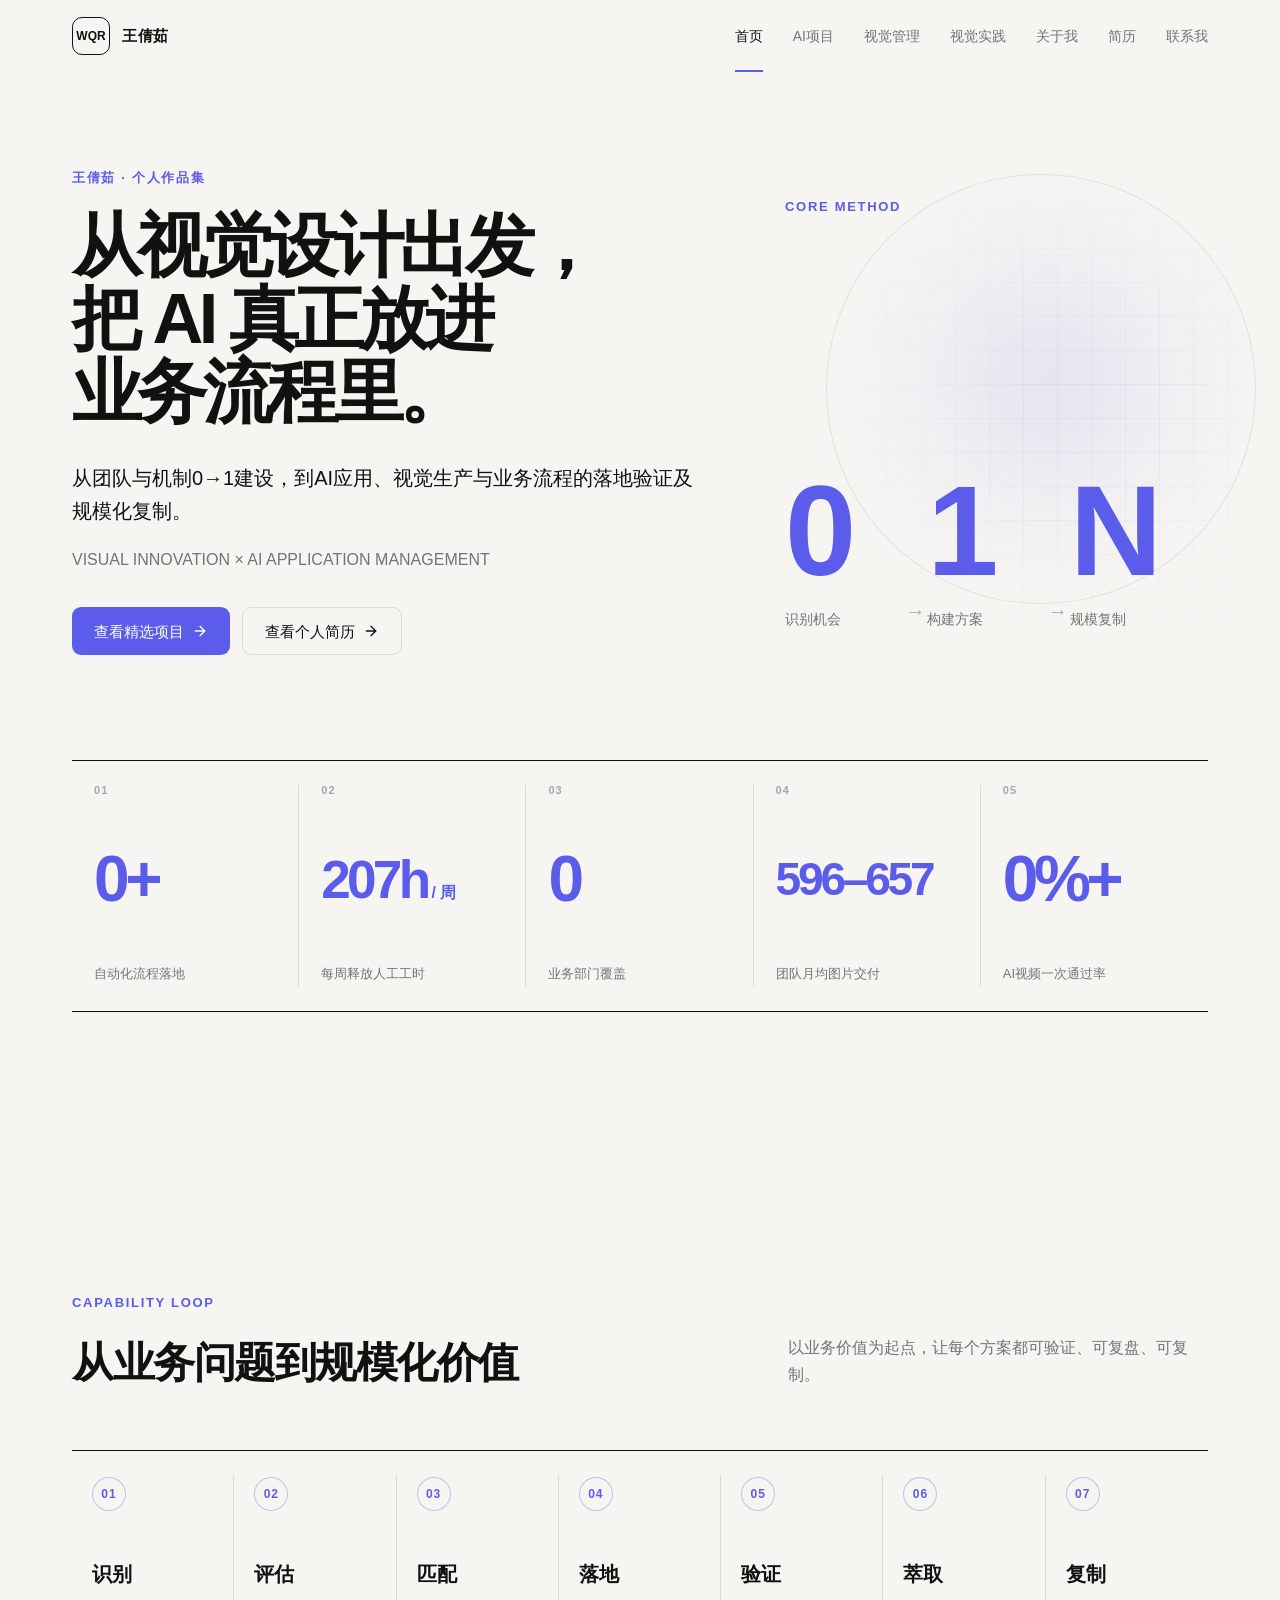
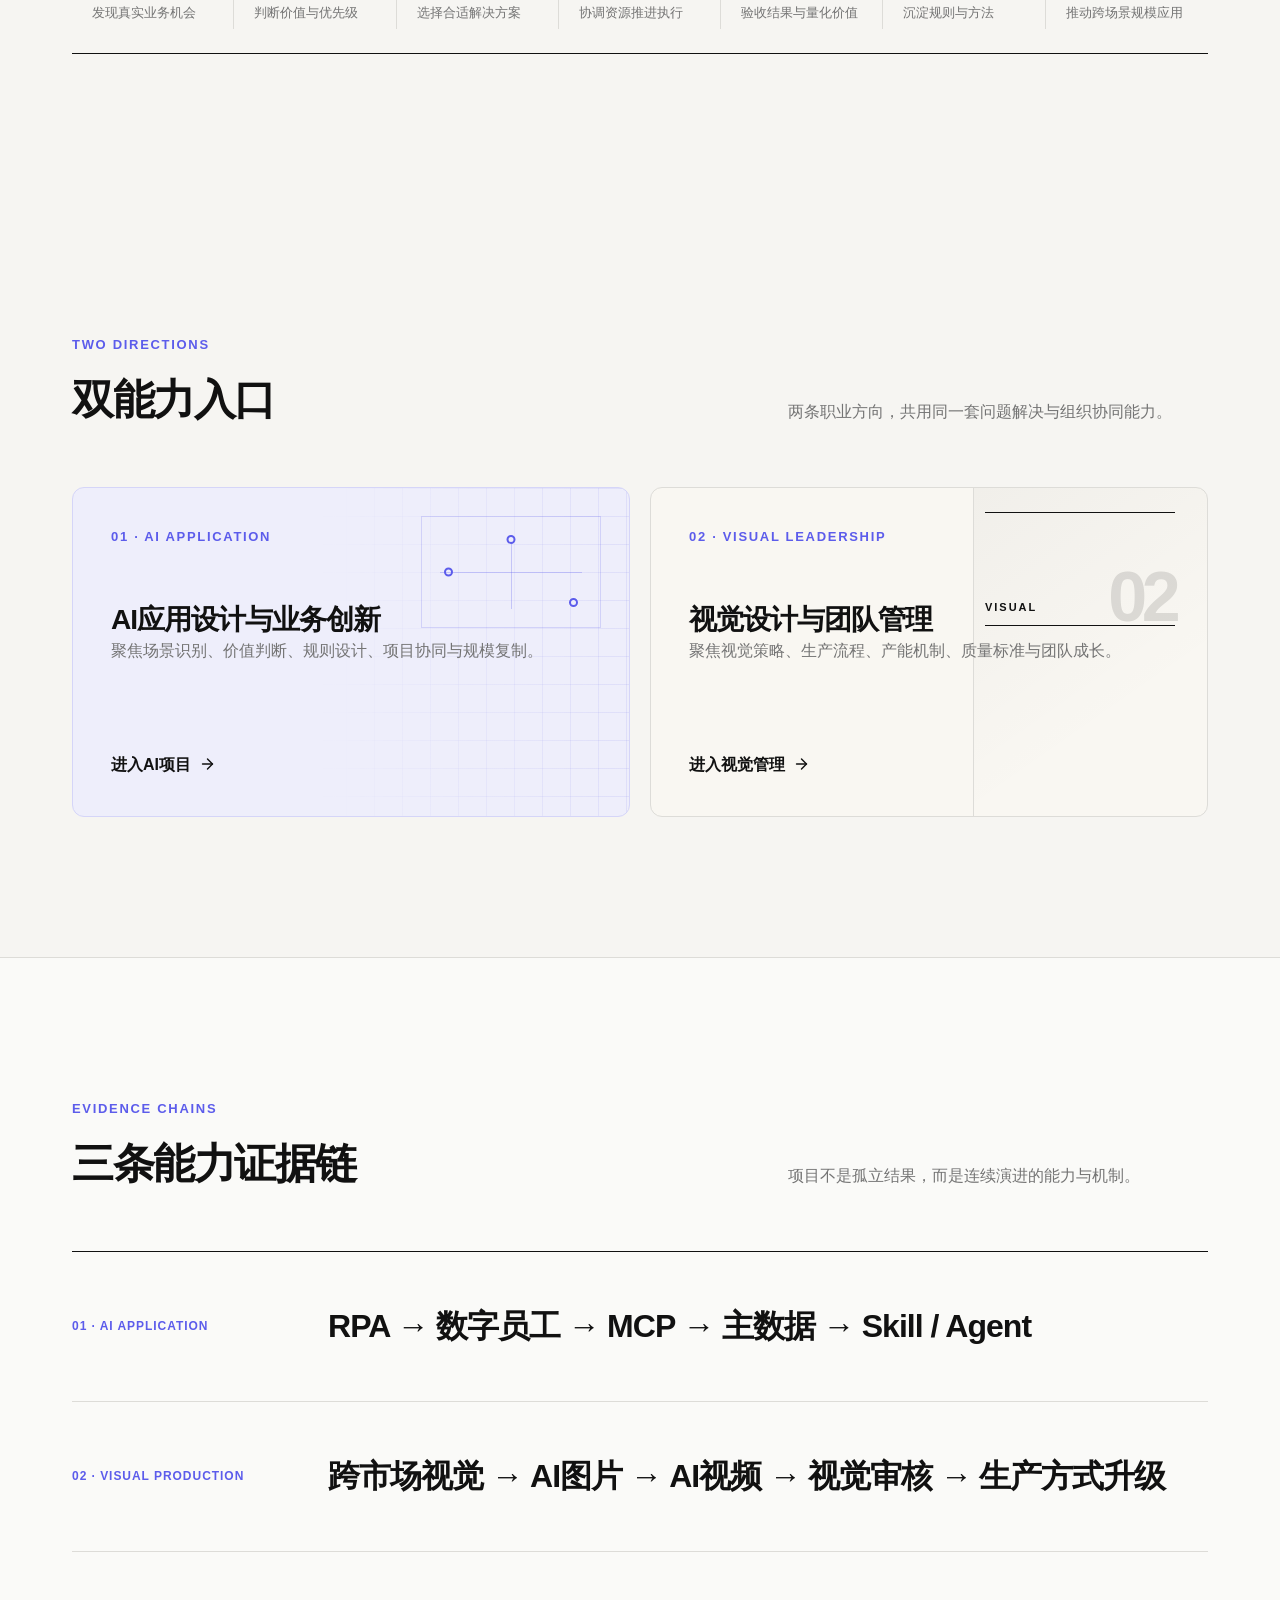
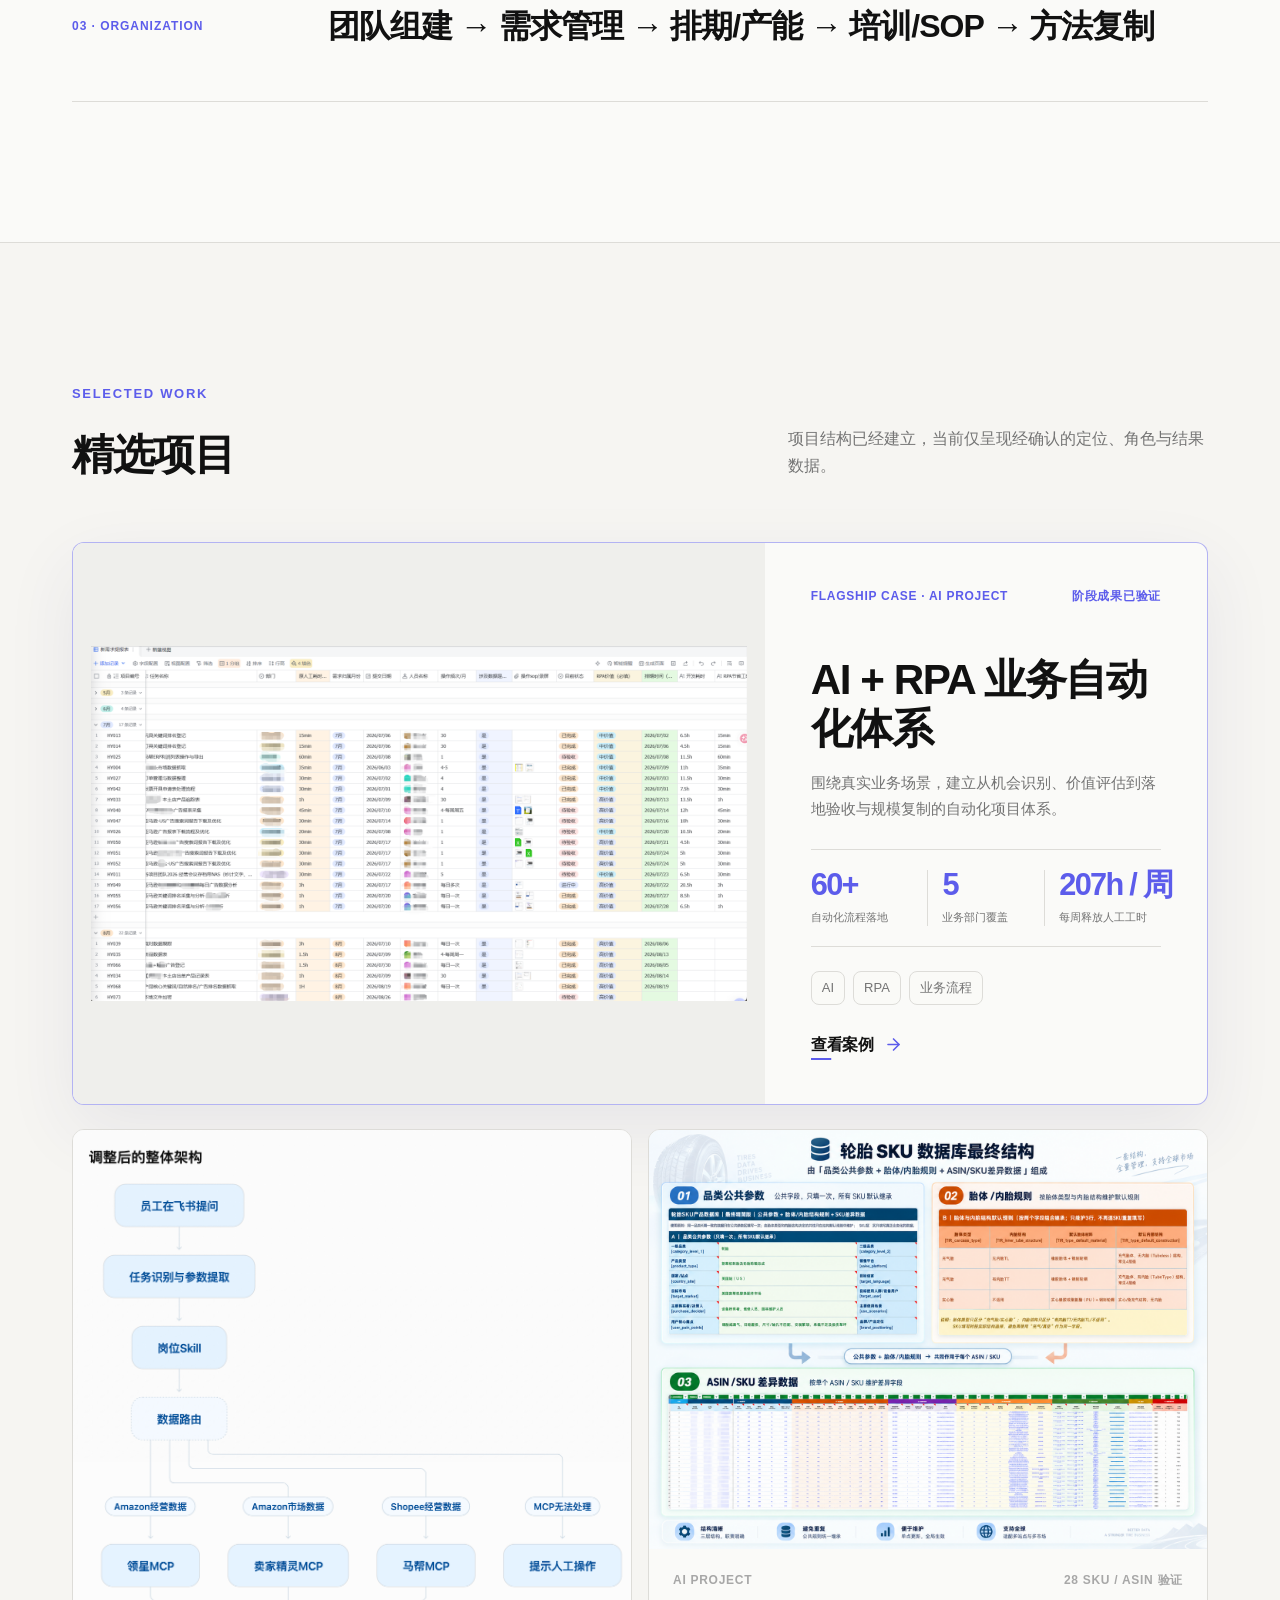
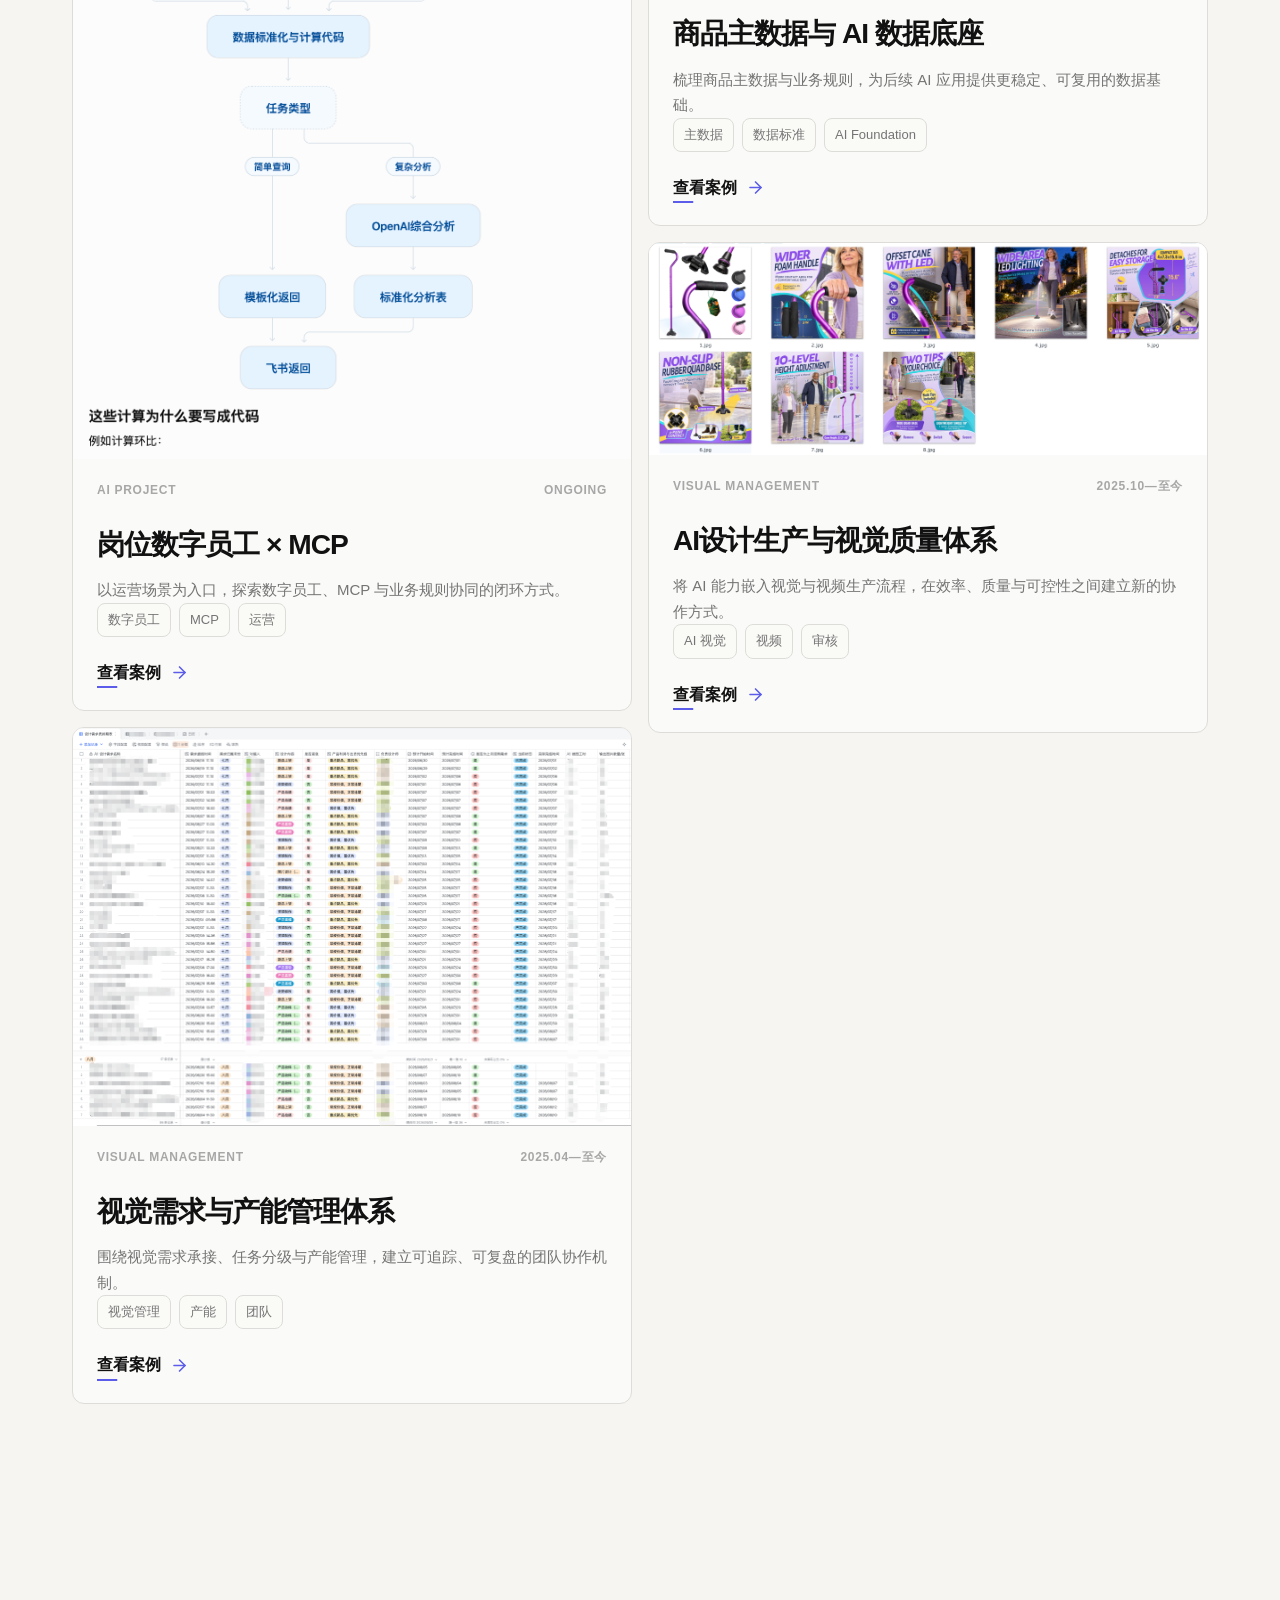
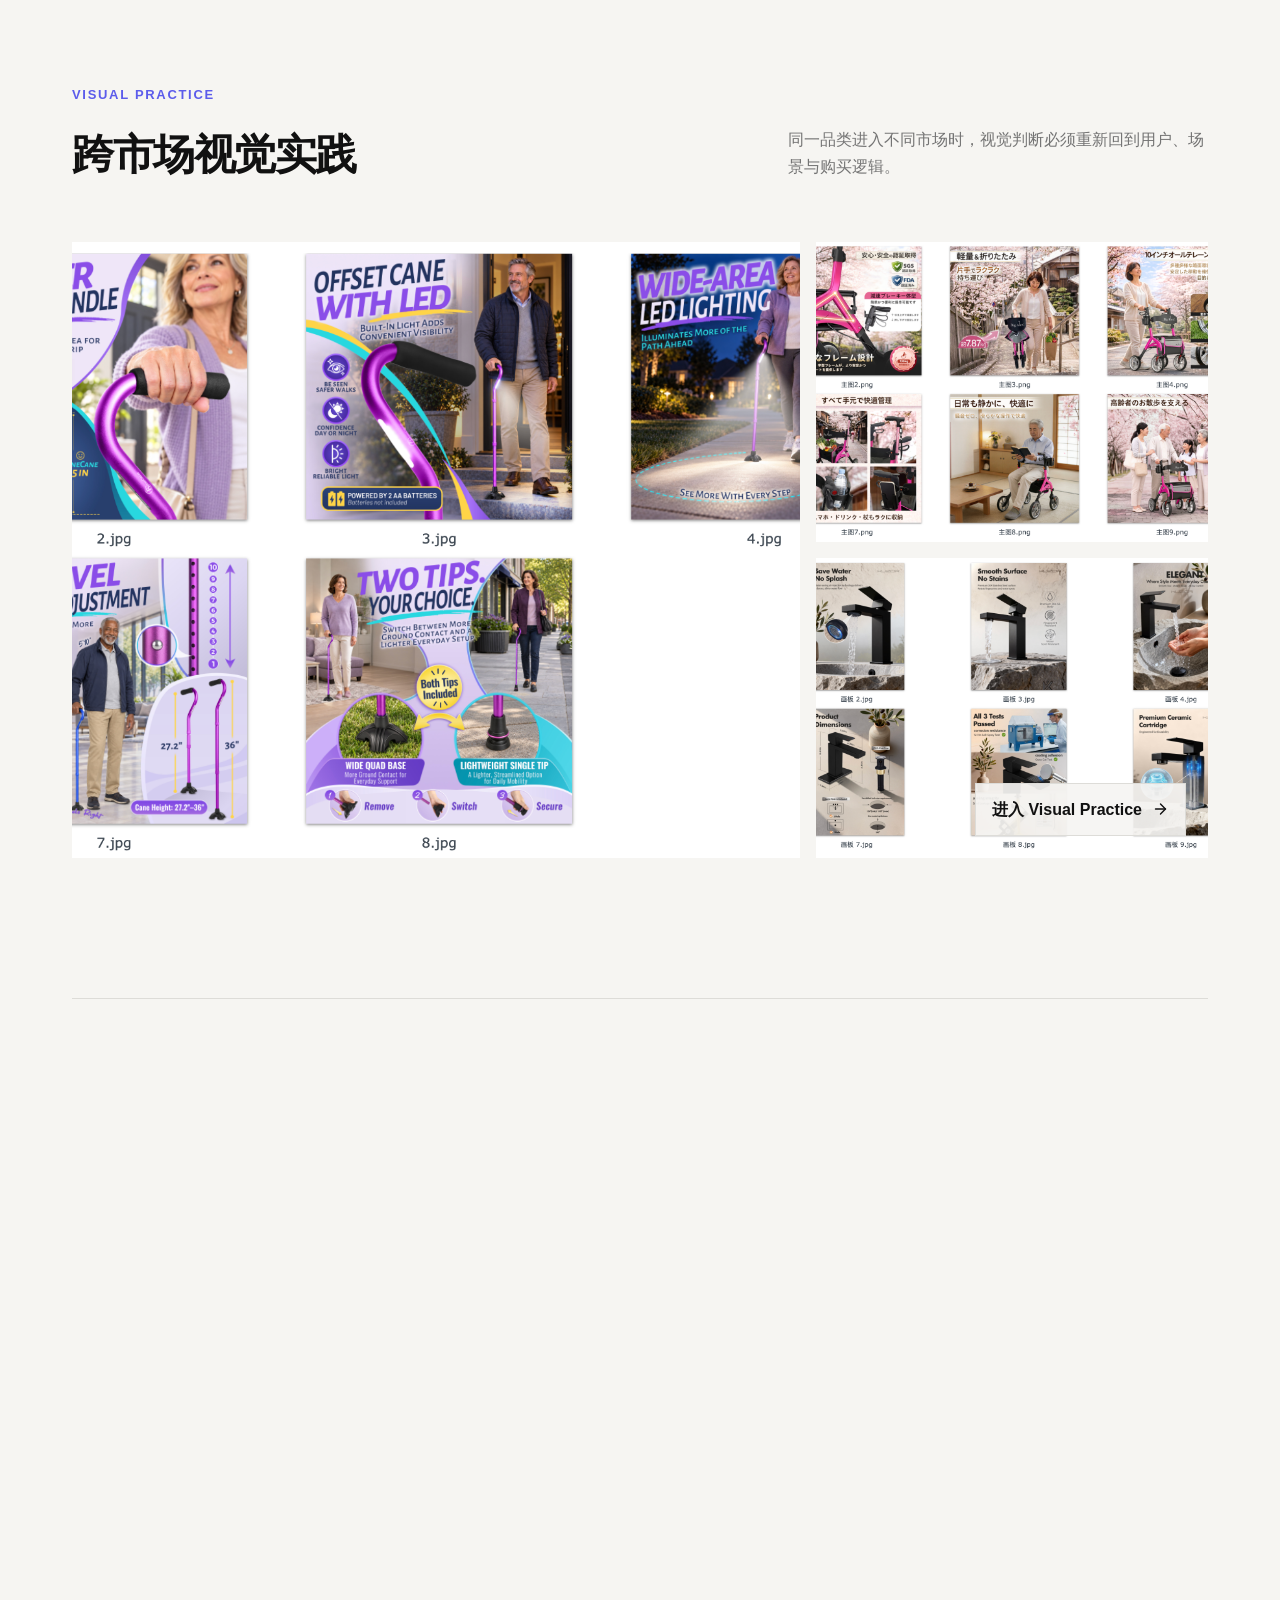
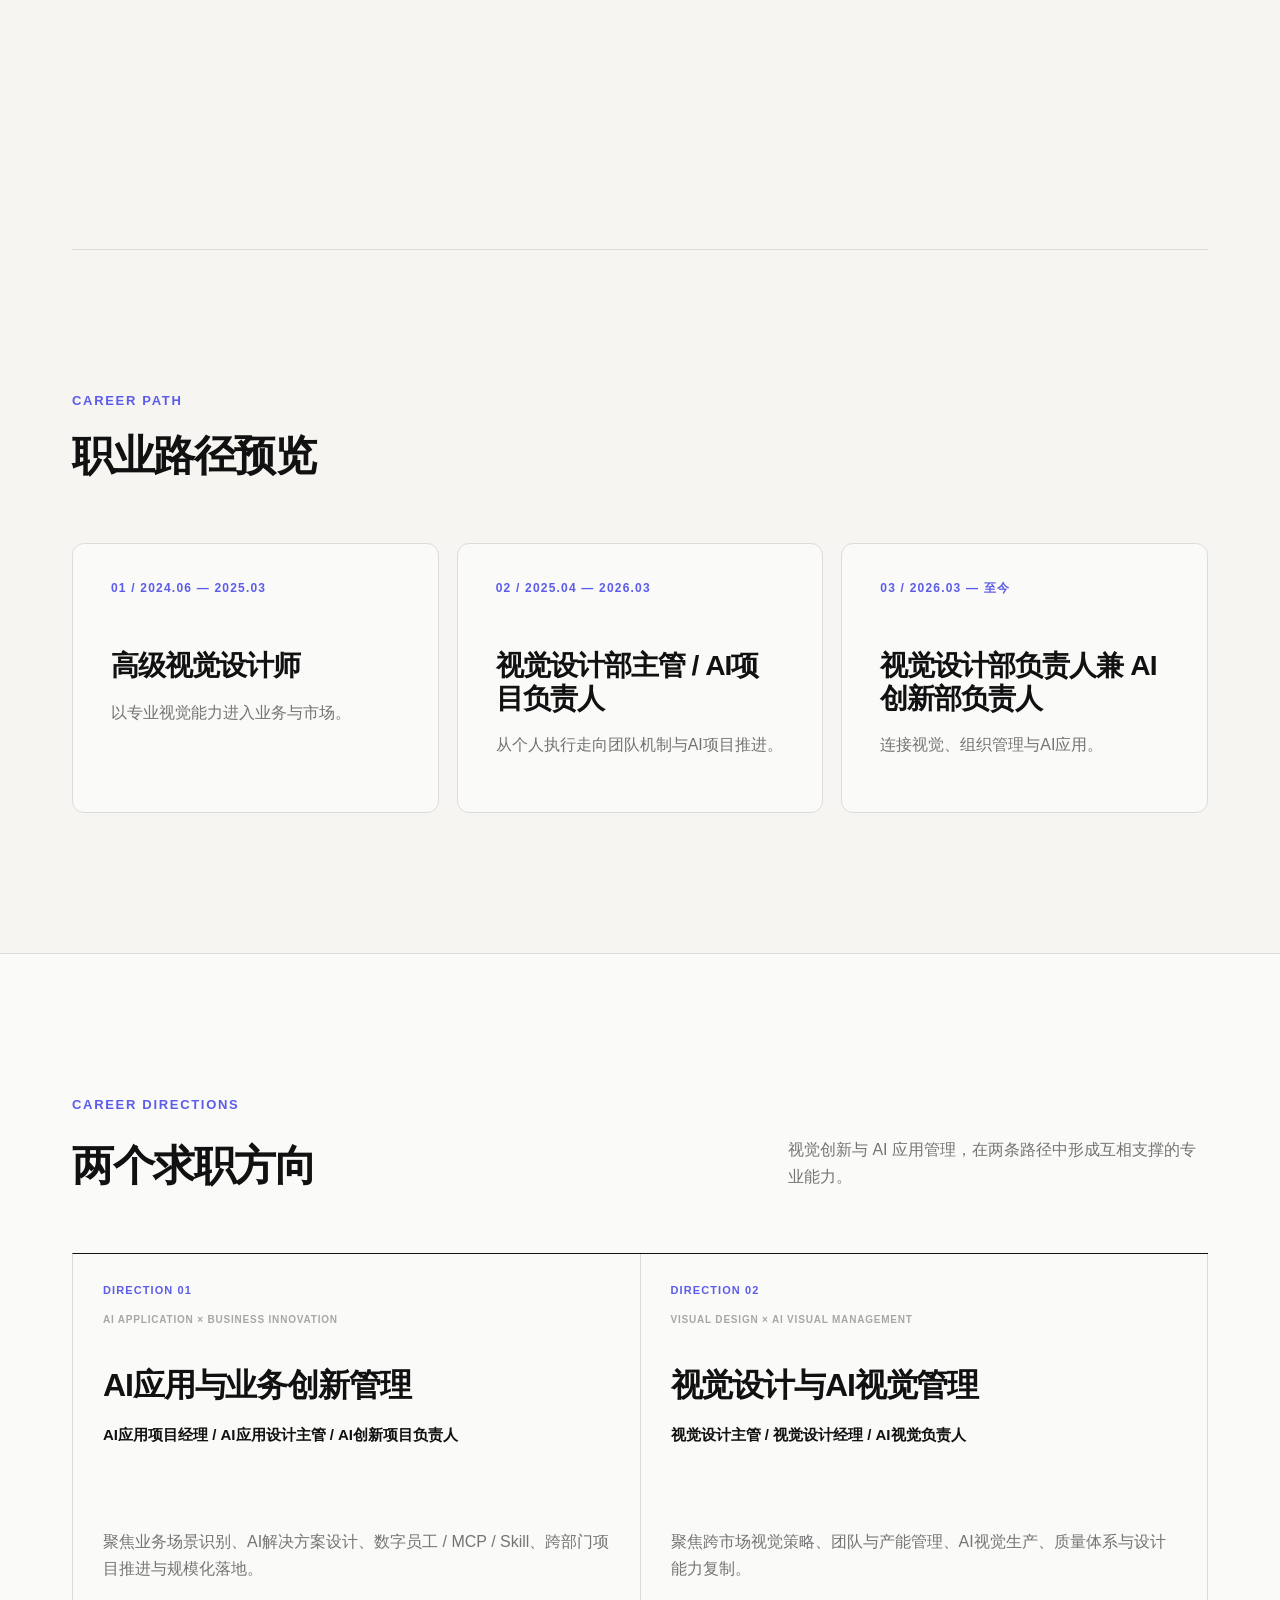
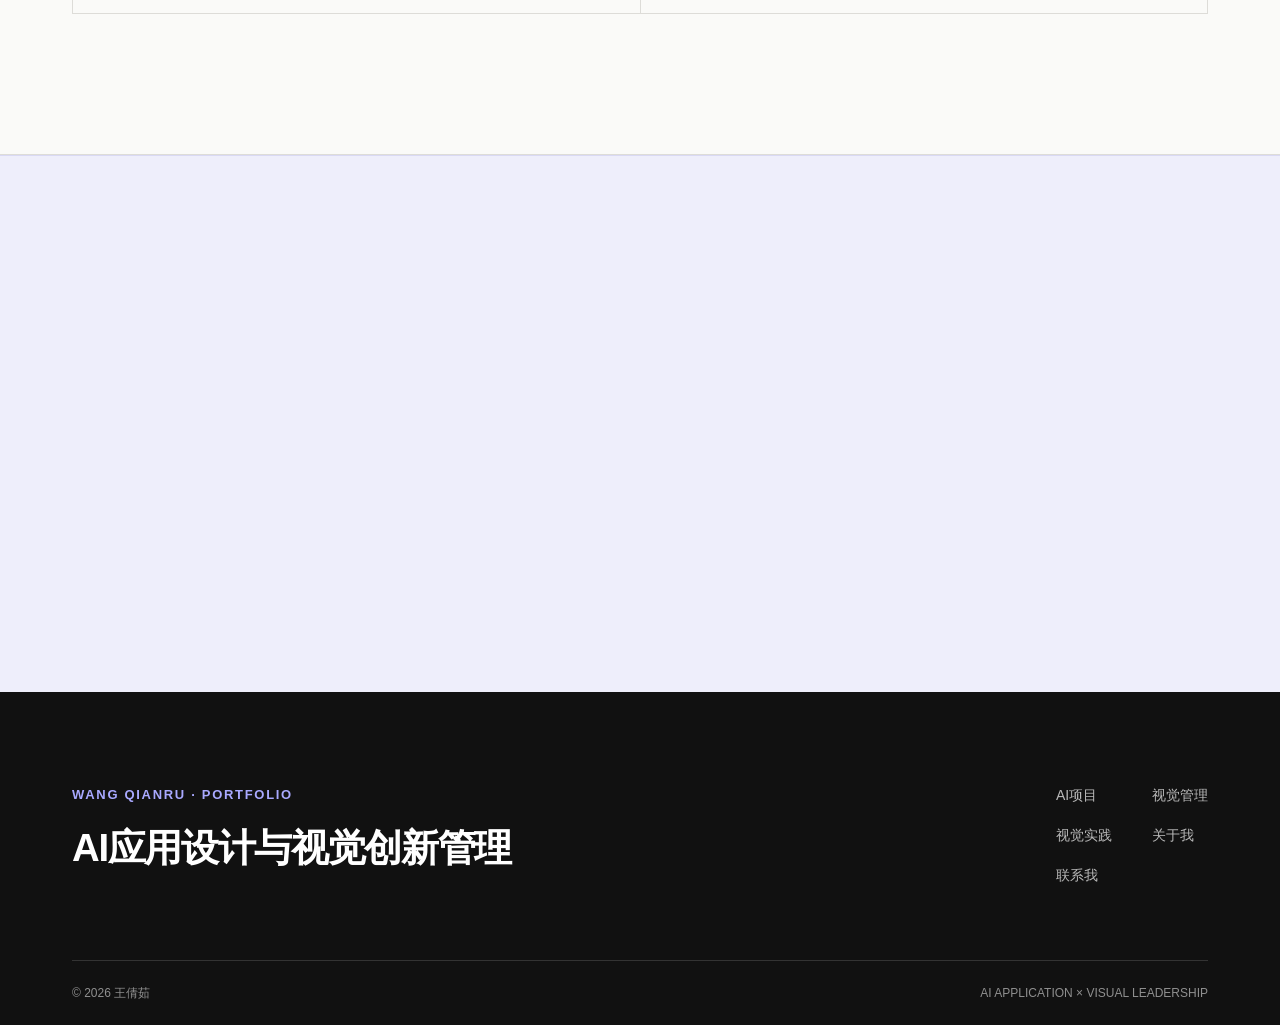
==== index.html @ 8c4fd358 "Initial static portfolio deployment" ====
<!DOCTYPE html><html lang="zh-CN"><head><meta charSet="utf-8"/><meta name="viewport" content="width=device-width, initial-scale=1"/><link rel="stylesheet" href="/_next/static/chunks/3_ywub302ie5t.css" data-precedence="next"/><link rel="preload" as="script" fetchPriority="low" href="/_next/static/chunks/3__muui5h9rv7.js"/><script src="/_next/static/chunks/167etwuzt7xuc.js" async=""></script><script src="/_next/static/chunks/219rqkmz9px26.js" async=""></script><script src="/_next/static/chunks/41gir7-2zf8b4.js" async=""></script><script src="/_next/static/chunks/turbopack-1h4_unrcb3qzy.js" async=""></script><script src="/_next/static/chunks/1hxxeiwfhx_rj.js" async=""></script><script src="/_next/static/chunks/3g32w-y1h5htw.js" async=""></script><script src="/_next/static/chunks/2kp287s17l5rl.js" async=""></script><title>王倩茹｜AI应用设计与视觉创新管理</title><meta name="description" content="王倩茹个人作品集，聚焦AI应用设计、RPA、MCP、数字员工、业务流程标准化、视觉设计管理与AI视觉生产。"/><link rel="shortcut icon" href="/favicon.svg"/><link rel="icon" href="/favicon.svg"/><script src="/_next/static/chunks/0cz1d0mv5g_q7.js" noModule=""></script></head><body class="antialiased"><div hidden=""><!--$--><!--/$--></div><header class="site-header "><div class="shell header-inner"><a class="wordmark" href="/" aria-label="王倩茹作品集首页"><span>WQR</span><strong>王倩茹</strong></a><nav class="desktop-nav" aria-label="主导航"><a class="is-active" href="/">首页</a><a class="" href="/ai-projects">AI项目</a><a class="" href="/visual-management">视觉管理</a><a class="" href="/visual-practice">视觉实践</a><a class="" href="/about">关于我</a><a class="" href="/resume">简历</a><a class="" href="/resume#contact">联系我</a></nav><button class="menu-button" type="button" aria-label="打开菜单" aria-expanded="false"><svg xmlns="http://www.w3.org/2000/svg" width="24" height="24" viewBox="0 0 24 24" fill="none" stroke="currentColor" stroke-width="2" stroke-linecap="round" stroke-linejoin="round" class="lucide lucide-menu" aria-hidden="true"><path d="M4 5h16"></path><path d="M4 12h16"></path><path d="M4 19h16"></path></svg></button></div></header><main><section class="home-hero shell"><div class="home-hero__copy" style="opacity:0;transform:translateY(20px)"><p class="eyebrow">王倩茹 · 个人作品集</p><h1>从视觉设计出发，<br/>把 AI 真正放进<br/>业务流程里。</h1><p class="hero-lead">从团队与机制0→1建设，到AI应用、视觉生产与业务流程的落地验证及规模化复制。</p><p class="hero-support">VISUAL INNOVATION × AI APPLICATION MANAGEMENT</p><div class="button-row"><a href="#featured-projects" data-slot="button" data-variant="default" data-size="lg" class="inline-flex shrink-0 items-center justify-center gap-2 text-sm font-medium whitespace-nowrap transition-all outline-none focus-visible:border-ring focus-visible:ring-[3px] focus-visible:ring-ring/50 disabled:pointer-events-none disabled:opacity-50 aria-invalid:border-destructive aria-invalid:ring-destructive/20 dark:aria-invalid:ring-destructive/40 [&amp;_svg]:pointer-events-none [&amp;_svg]:shrink-0 [&amp;_svg:not([class*=&#x27;size-&#x27;])]:size-4 bg-primary text-primary-foreground hover:bg-primary/90 h-10 rounded-md px-6 has-[&gt;svg]:px-4 primary-button">查看精选项目<svg xmlns="http://www.w3.org/2000/svg" width="24" height="24" viewBox="0 0 24 24" fill="none" stroke="currentColor" stroke-width="2" stroke-linecap="round" stroke-linejoin="round" class="lucide lucide-arrow-right" aria-hidden="true"><path d="M5 12h14"></path><path d="m12 5 7 7-7 7"></path></svg></a><a href="/resume" data-slot="button" data-variant="outline" data-size="lg" class="inline-flex shrink-0 items-center justify-center gap-2 text-sm font-medium whitespace-nowrap transition-all outline-none focus-visible:border-ring focus-visible:ring-[3px] focus-visible:ring-ring/50 disabled:pointer-events-none disabled:opacity-50 aria-invalid:border-destructive aria-invalid:ring-destructive/20 dark:aria-invalid:ring-destructive/40 [&amp;_svg]:pointer-events-none [&amp;_svg]:shrink-0 [&amp;_svg:not([class*=&#x27;size-&#x27;])]:size-4 border bg-background shadow-xs hover:bg-accent hover:text-accent-foreground dark:border-input dark:bg-input/30 dark:hover:bg-input/50 h-10 rounded-md px-6 has-[&gt;svg]:px-4 secondary-button">查看个人简历<svg xmlns="http://www.w3.org/2000/svg" width="24" height="24" viewBox="0 0 24 24" fill="none" stroke="currentColor" stroke-width="2" stroke-linecap="round" stroke-linejoin="round" class="lucide lucide-arrow-right" aria-hidden="true"><path d="M5 12h14"></path><path d="m12 5 7 7-7 7"></path></svg></a></div></div><div class="home-hero__visual" style="opacity:0;transform:translateY(20px)"><p class="visual-note">CORE METHOD</p><div class="zero-one-n "><div class="zero-stage"><div class="zero-stage__number" style="color:#A7A7A7;opacity:0.4">0</div><span>识别机会</span><span class="zero-arrow" aria-hidden="true">→</span></div><div class="zero-stage"><div class="zero-stage__number" style="color:#A7A7A7;opacity:0.4">1</div><span>构建方案</span><span class="zero-arrow" aria-hidden="true">→</span></div><div class="zero-stage"><div class="zero-stage__number" style="color:#A7A7A7;opacity:0.4">N</div><span>规模复制</span></div></div></div></section><section class="metrics-section shell section-pad" aria-label="核心数据"><div class="" style="opacity:0;transform:translateY(20px)"><div class="home-metrics"><div class="home-metric"><span class="home-metric__index">01</span><strong><span>0<!-- -->+</span></strong><span class="home-metric__label">自动化流程落地</span></div><div class="home-metric"><span class="home-metric__index">02</span><strong><span>0<!-- -->h</span><small> / 周</small></strong><span class="home-metric__label">每周释放人工工时</span></div><div class="home-metric"><span class="home-metric__index">03</span><strong><span>0</span></strong><span class="home-metric__label">业务部门覆盖</span></div><div class="home-metric"><span class="home-metric__index">04</span><strong>596–657</strong><span class="home-metric__label">团队月均图片交付</span></div><div class="home-metric"><span class="home-metric__index">05</span><strong><span>0<!-- -->%+</span></strong><span class="home-metric__label">AI视频一次通过率</span></div></div></div></section><section class="shell section-pad" id="content"><div class="section-header" style="opacity:0;transform:translateY(20px)"><p class="eyebrow">CAPABILITY LOOP</p><div class="section-header__row"><h2>从业务问题到规模化价值</h2><p>以业务价值为起点，让每个方案都可验证、可复盘、可复制。</p></div></div><div class="home-process" style="opacity:0;transform:translateY(20px)"><div class="process-rail"><div class="process-node" style="border-color:#DDDCD8;color:#747474;opacity:0.45;transform:translateY(14px)"><span class="process-node__index">01</span><strong>识别</strong><p class="process-node__description">发现真实业务机会</p></div><div class="process-node" style="border-color:#DDDCD8;color:#747474;opacity:0.45;transform:translateY(14px)"><span class="process-node__index">02</span><strong>评估</strong><p class="process-node__description">判断价值与优先级</p></div><div class="process-node" style="border-color:#DDDCD8;color:#747474;opacity:0.45;transform:translateY(14px)"><span class="process-node__index">03</span><strong>匹配</strong><p class="process-node__description">选择合适解决方案</p></div><div class="process-node" style="border-color:#DDDCD8;color:#747474;opacity:0.45;transform:translateY(14px)"><span class="process-node__index">04</span><strong>落地</strong><p class="process-node__description">协调资源推进执行</p></div><div class="process-node" style="border-color:#DDDCD8;color:#747474;opacity:0.45;transform:translateY(14px)"><span class="process-node__index">05</span><strong>验证</strong><p class="process-node__description">验收结果与量化价值</p></div><div class="process-node" style="border-color:#DDDCD8;color:#747474;opacity:0.45;transform:translateY(14px)"><span class="process-node__index">06</span><strong>萃取</strong><p class="process-node__description">沉淀规则与方法</p></div><div class="process-node" style="border-color:#DDDCD8;color:#747474;opacity:0.45;transform:translateY(14px)"><span class="process-node__index">07</span><strong>复制</strong><p class="process-node__description">推动跨场景规模应用</p></div></div></div></section><section class="shell section-pad"><div class="section-header" style="opacity:0;transform:translateY(20px)"><p class="eyebrow">TWO DIRECTIONS</p><div class="section-header__row"><h2>双能力入口</h2><p>两条职业方向，共用同一套问题解决与组织协同能力。</p></div></div><div class="dual-entry-grid"><div class="entry-card entry-card--ai" style="opacity:0;transform:translateY(20px)"><div class="entry-card__system" aria-hidden="true"><span></span><span></span><span></span></div><p class="eyebrow">01 · AI APPLICATION</p><h3>AI应用设计与业务创新</h3><p>聚焦场景识别、价值判断、规则设计、项目协同与规模复制。</p><a href="/ai-projects">进入AI项目 <svg xmlns="http://www.w3.org/2000/svg" width="24" height="24" viewBox="0 0 24 24" fill="none" stroke="currentColor" stroke-width="2" stroke-linecap="round" stroke-linejoin="round" class="lucide lucide-arrow-right" aria-hidden="true"><path d="M5 12h14"></path><path d="m12 5 7 7-7 7"></path></svg></a></div><div class="entry-card entry-card--visual" style="opacity:0;transform:translateY(20px)"><div class="entry-card__editorial" aria-hidden="true"><span>VISUAL</span><strong>02</strong></div><p class="eyebrow">02 · VISUAL LEADERSHIP</p><h3>视觉设计与团队管理</h3><p>聚焦视觉策略、生产流程、产能机制、质量标准与团队成长。</p><a href="/visual-management">进入视觉管理 <svg xmlns="http://www.w3.org/2000/svg" width="24" height="24" viewBox="0 0 24 24" fill="none" stroke="currentColor" stroke-width="2" stroke-linecap="round" stroke-linejoin="round" class="lucide lucide-arrow-right" aria-hidden="true"><path d="M5 12h14"></path><path d="m12 5 7 7-7 7"></path></svg></a></div></div></section><section class="surface-section section-pad"><div class="shell"><div class="section-header" style="opacity:0;transform:translateY(20px)"><p class="eyebrow">EVIDENCE CHAINS</p><div class="section-header__row"><h2>三条能力证据链</h2><p>项目不是孤立结果，而是连续演进的能力与机制。</p></div></div><div class="evidence-chains"><div class="evidence-chain" style="opacity:0;transform:translateY(20px)"><span>01 · AI APPLICATION</span><strong>RPA → 数字员工 → MCP → 主数据 → Skill / Agent</strong></div><div class="evidence-chain" style="opacity:0;transform:translateY(20px)"><span>02 · VISUAL PRODUCTION</span><strong>跨市场视觉 → AI图片 → AI视频 → 视觉审核 → 生产方式升级</strong></div><div class="evidence-chain" style="opacity:0;transform:translateY(20px)"><span>03 · ORGANIZATION</span><strong>团队组建 → 需求管理 → 排期/产能 → 培训/SOP → 方法复制</strong></div></div></div></section><section class="shell section-pad" id="featured-projects"><div class="section-header" style="opacity:0;transform:translateY(20px)"><p class="eyebrow">SELECTED WORK</p><div class="section-header__row"><h2>精选项目</h2><p>项目结构已经建立，当前仅呈现经确认的定位、角色与结果数据。</p></div></div><div class="featured-projects"><article class="project-card project-card--ai-rpa-automation project-card--large"><a href="/projects/ai-rpa-automation" aria-label="查看项目：AI + RPA 业务自动化体系建设"><div class="project-card__media"><img class="project-card__image project-card__image--contain" src="/images/portfolio/case01/case01-03-demand-backlog.png" alt="AI + RPA 业务自动化体系真实项目素材" loading="lazy"/></div><div class="project-card__content"><div class="project-card__meta"><span>FLAGSHIP CASE · AI PROJECT</span><span>阶段成果已验证</span></div><h3>AI + RPA 业务自动化体系</h3><p>围绕真实业务场景，建立从机会识别、价值评估到落地验收与规模复制的自动化项目体系。</p><div class="project-card__metrics" aria-label="项目关键成果"><div><strong>60+</strong><span>自动化流程落地</span></div><div><strong>5</strong><span>业务部门覆盖</span></div><div><strong>207h / 周</strong><span>每周释放人工工时</span></div></div><div class="tag-row"><span class="tag">AI</span><span class="tag">RPA</span><span class="tag">业务流程</span></div><span class="card-link">查看案例 <svg xmlns="http://www.w3.org/2000/svg" width="24" height="24" viewBox="0 0 24 24" fill="none" stroke="currentColor" stroke-width="2" stroke-linecap="round" stroke-linejoin="round" class="lucide lucide-arrow-right" aria-hidden="true"><path d="M5 12h14"></path><path d="m12 5 7 7-7 7"></path></svg></span></div></a></article><div class="featured-project-columns"><div class="featured-project-column"><article class="project-card project-card--digital-employee-mcp "><a href="/projects/digital-employee-mcp" aria-label="查看项目：岗位数字员工 × MCP"><div class="project-card__media"><img class="project-card__image project-card__image--contain" src="/images/portfolio/case02/case02-01-architecture.png" alt="岗位数字员工 × MCP真实项目素材" loading="lazy"/></div><div class="project-card__content"><div class="project-card__meta"><span>AI PROJECT</span><span>ONGOING</span></div><h3>岗位数字员工 × MCP</h3><p>以运营场景为入口，探索数字员工、MCP 与业务规则协同的闭环方式。</p><div class="tag-row"><span class="tag">数字员工</span><span class="tag">MCP</span><span class="tag">运营</span></div><span class="card-link">查看案例 <svg xmlns="http://www.w3.org/2000/svg" width="24" height="24" viewBox="0 0 24 24" fill="none" stroke="currentColor" stroke-width="2" stroke-linecap="round" stroke-linejoin="round" class="lucide lucide-arrow-right" aria-hidden="true"><path d="M5 12h14"></path><path d="m12 5 7 7-7 7"></path></svg></span></div></a></article><article class="project-card project-card--visual-capacity-management "><a href="/projects/visual-capacity-management" aria-label="查看项目：视觉设计需求与产能管理体系"><div class="project-card__media"><img class="project-card__image project-card__image--contain" src="/images/portfolio/case04/case04-03-monthly-schedule.png" alt="视觉需求与产能管理体系真实项目素材" loading="lazy"/></div><div class="project-card__content"><div class="project-card__meta"><span>VISUAL MANAGEMENT</span><span>2025.04—至今</span></div><h3>视觉需求与产能管理体系</h3><p>围绕视觉需求承接、任务分级与产能管理，建立可追踪、可复盘的团队协作机制。</p><div class="tag-row"><span class="tag">视觉管理</span><span class="tag">产能</span><span class="tag">团队</span></div><span class="card-link">查看案例 <svg xmlns="http://www.w3.org/2000/svg" width="24" height="24" viewBox="0 0 24 24" fill="none" stroke="currentColor" stroke-width="2" stroke-linecap="round" stroke-linejoin="round" class="lucide lucide-arrow-right" aria-hidden="true"><path d="M5 12h14"></path><path d="m12 5 7 7-7 7"></path></svg></span></div></a></article></div><div class="featured-project-column"><article class="project-card project-card--product-master-data "><a href="/projects/product-master-data" aria-label="查看项目：商品主数据标准化与 AI 数据底座建设"><div class="project-card__media"><img class="project-card__image project-card__image--contain" src="/images/portfolio/case03/case03-05-final-tire-table.png" alt="商品主数据与 AI 数据底座真实项目素材" loading="lazy"/></div><div class="project-card__content"><div class="project-card__meta"><span>AI PROJECT</span><span>28 SKU / ASIN 验证</span></div><h3>商品主数据与 AI 数据底座</h3><p>梳理商品主数据与业务规则，为后续 AI 应用提供更稳定、可复用的数据基础。</p><div class="tag-row"><span class="tag">主数据</span><span class="tag">数据标准</span><span class="tag">AI Foundation</span></div><span class="card-link">查看案例 <svg xmlns="http://www.w3.org/2000/svg" width="24" height="24" viewBox="0 0 24 24" fill="none" stroke="currentColor" stroke-width="2" stroke-linecap="round" stroke-linejoin="round" class="lucide lucide-arrow-right" aria-hidden="true"><path d="M5 12h14"></path><path d="m12 5 7 7-7 7"></path></svg></span></div></a></article><article class="project-card project-card--ai-visual-video "><a href="/projects/ai-visual-video" aria-label="查看项目：AI设计生产与视觉质量体系"><div class="project-card__media"><img class="project-card__image project-card__image--cover" src="/images/portfolio/case05/visual-production/case05-vp-01-us-purple-led-cane.png" alt="AI设计生产与视觉质量体系真实项目素材" loading="lazy"/></div><div class="project-card__content"><div class="project-card__meta"><span>VISUAL MANAGEMENT</span><span>2025.10—至今</span></div><h3>AI设计生产与视觉质量体系</h3><p>将 AI 能力嵌入视觉与视频生产流程，在效率、质量与可控性之间建立新的协作方式。</p><div class="tag-row"><span class="tag">AI 视觉</span><span class="tag">视频</span><span class="tag">审核</span></div><span class="card-link">查看案例 <svg xmlns="http://www.w3.org/2000/svg" width="24" height="24" viewBox="0 0 24 24" fill="none" stroke="currentColor" stroke-width="2" stroke-linecap="round" stroke-linejoin="round" class="lucide lucide-arrow-right" aria-hidden="true"><path d="M5 12h14"></path><path d="m12 5 7 7-7 7"></path></svg></span></div></a></article></div></div></div></section><section class="shell section-pad"><div class="section-header" style="opacity:0;transform:translateY(20px)"><p class="eyebrow">VISUAL PRACTICE</p><div class="section-header__row"><h2>跨市场视觉实践</h2><p>同一品类进入不同市场时，视觉判断必须重新回到用户、场景与购买逻辑。</p></div></div><a class="home-visual-practice" href="/visual-practice"><div class="home-visual-practice__large" style="opacity:0;transform:translateY(20px)"><img src="/images/portfolio/case05/visual-production/case05-vp-01-us-purple-led-cane.png" alt="美国紫色带灯拐杖视觉实践" loading="lazy"/></div><div class="" style="opacity:0;transform:translateY(20px)"><img src="/images/portfolio/case05/visual-production/case05-vp-02-jp-pink-rollator.png" alt="日本粉色助行器视觉实践" loading="lazy"/></div><div class="" style="opacity:0;transform:translateY(20px)"><img src="/images/portfolio/case05/visual-production/case05-vp-05-eu-us-black-faucet.png" alt="欧美黑色水龙头视觉实践" loading="lazy"/></div><span>进入 Visual Practice <svg xmlns="http://www.w3.org/2000/svg" width="24" height="24" viewBox="0 0 24 24" fill="none" stroke="currentColor" stroke-width="2" stroke-linecap="round" stroke-linejoin="round" class="lucide lucide-arrow-right" aria-hidden="true"><path d="M5 12h14"></path><path d="m12 5 7 7-7 7"></path></svg></span></a></section><section class="shell section-pad about-preview about-preview--reveal"><div class="about-preview__copy" style="opacity:0;transform:translateY(20px)"><p class="eyebrow">ABOUT ME</p><h2>把模糊的问题变成清晰的方案，再推动它真正落地。</h2><p>我的能力交汇于视觉设计、团队管理与 AI 应用：既关注方案是否成立，也关注协作能否推进、价值能否验证，以及成果能否成为组织能力。</p><div class="tag-row"><span class="tag">视觉设计</span><span class="tag">团队管理</span><span class="tag">AI应用</span></div><a href="/about" data-slot="button" data-variant="outline" data-size="lg" class="inline-flex shrink-0 items-center justify-center gap-2 text-sm font-medium whitespace-nowrap transition-all outline-none focus-visible:border-ring focus-visible:ring-[3px] focus-visible:ring-ring/50 disabled:pointer-events-none disabled:opacity-50 aria-invalid:border-destructive aria-invalid:ring-destructive/20 dark:aria-invalid:ring-destructive/40 [&amp;_svg]:pointer-events-none [&amp;_svg]:shrink-0 [&amp;_svg:not([class*=&#x27;size-&#x27;])]:size-4 border bg-background shadow-xs hover:bg-accent hover:text-accent-foreground dark:border-input dark:bg-input/30 dark:hover:bg-input/50 h-10 rounded-md px-6 has-[&gt;svg]:px-4 secondary-button">了解更多<svg xmlns="http://www.w3.org/2000/svg" width="24" height="24" viewBox="0 0 24 24" fill="none" stroke="currentColor" stroke-width="2" stroke-linecap="round" stroke-linejoin="round" class="lucide lucide-arrow-right" aria-hidden="true"><path d="M5 12h14"></path><path d="m12 5 7 7-7 7"></path></svg></a></div><div class="" style="opacity:0;transform:translateY(20px)"><div class="mouse-reveal"><div class="mouse-reveal__media" aria-hidden="true"><figure><img src="/images/portfolio/case01/case01-01-timesheet-cleaning.png" alt="" loading="lazy"/><figcaption>工作盘点</figcaption></figure><figure><img src="/images/portfolio/case02/case02-03-real-asin-execution.png" alt="" loading="lazy"/><figcaption>数字员工</figcaption></figure><figure><img src="/images/portfolio/case03/case03-05-final-tire-table.png" alt="" loading="lazy"/><figcaption>商品数据库</figcaption></figure><figure><img src="/images/portfolio/case05/visual-production/case05-vp-01-us-purple-led-cane.png" alt="" loading="lazy"/><figcaption>AI视觉</figcaption></figure></div><div class="mouse-reveal__sequence"><div><span>01</span><strong>模糊问题</strong></div><div><span>02</span><strong>清晰判断</strong></div><div><span>03</span><strong>可执行方案</strong></div><div><span>04</span><strong>推动落地</strong></div></div><p class="mouse-reveal__hint">MOVE TO REVEAL EVIDENCE</p></div></div></section><section class="shell section-pad"><div class="section-header" style="opacity:0;transform:translateY(20px)"><p class="eyebrow">CAREER PATH</p><div class="section-header__row"><h2>职业路径预览</h2></div></div><div class="timeline-preview"><div class="capability-card" style="opacity:0;transform:translateY(20px)"><span>01 / 2024.06 — 2025.03</span><h3>高级视觉设计师</h3><p>以专业视觉能力进入业务与市场。</p></div><div class="capability-card" style="opacity:0;transform:translateY(20px)"><span>02 / 2025.04 — 2026.03</span><h3>视觉设计部主管 / AI项目负责人</h3><p>从个人执行走向团队机制与AI项目推进。</p></div><div class="capability-card" style="opacity:0;transform:translateY(20px)"><span>03 / 2026.03 — 至今</span><h3>视觉设计部负责人兼 AI 创新部负责人</h3><p>连接视觉、组织管理与AI应用。</p></div></div></section><section class="surface-section section-pad"><div class="shell"><div class="section-header" style="opacity:0;transform:translateY(20px)"><p class="eyebrow">CAREER DIRECTIONS</p><div class="section-header__row"><h2>两个求职方向</h2><p>视觉创新与 AI 应用管理，在两条路径中形成互相支撑的专业能力。</p></div></div><div class="career-directions"><div class="career-direction" style="opacity:0;transform:translateY(20px)"><span>DIRECTION 01</span><p>AI APPLICATION × BUSINESS INNOVATION</p><h3>AI应用与业务创新管理</h3><strong>AI应用项目经理 / AI应用设计主管 / AI创新项目负责人</strong><p>聚焦业务场景识别、AI解决方案设计、数字员工 / MCP / Skill、跨部门项目推进与规模化落地。</p></div><div class="career-direction" style="opacity:0;transform:translateY(20px)"><span>DIRECTION 02</span><p>VISUAL DESIGN × AI VISUAL MANAGEMENT</p><h3>视觉设计与AI视觉管理</h3><strong>视觉设计主管 / 视觉设计经理 / AI视觉负责人</strong><p>聚焦跨市场视觉策略、团队与产能管理、AI视觉生产、质量体系与设计能力复制。</p></div></div></div></section><section class="cta-section"><div class="shell cta-inner" style="opacity:0;transform:translateY(20px)"><p class="eyebrow">NEXT CONVERSATION</p><h2>用AI解决真实问题，用设计放大业务价值</h2><div class="button-row"><a href="/resume#contact" data-slot="button" data-variant="default" data-size="lg" class="inline-flex shrink-0 items-center justify-center gap-2 text-sm font-medium whitespace-nowrap transition-all outline-none focus-visible:border-ring focus-visible:ring-[3px] focus-visible:ring-ring/50 disabled:pointer-events-none disabled:opacity-50 aria-invalid:border-destructive aria-invalid:ring-destructive/20 dark:aria-invalid:ring-destructive/40 [&amp;_svg]:pointer-events-none [&amp;_svg]:shrink-0 [&amp;_svg:not([class*=&#x27;size-&#x27;])]:size-4 bg-primary text-primary-foreground hover:bg-primary/90 h-10 rounded-md px-6 has-[&gt;svg]:px-4 primary-button">联系我<svg xmlns="http://www.w3.org/2000/svg" width="24" height="24" viewBox="0 0 24 24" fill="none" stroke="currentColor" stroke-width="2" stroke-linecap="round" stroke-linejoin="round" class="lucide lucide-arrow-right" aria-hidden="true"><path d="M5 12h14"></path><path d="m12 5 7 7-7 7"></path></svg></a><a href="/resume" data-slot="button" data-variant="outline" data-size="lg" class="inline-flex shrink-0 items-center justify-center gap-2 text-sm font-medium whitespace-nowrap transition-all outline-none focus-visible:border-ring focus-visible:ring-[3px] focus-visible:ring-ring/50 disabled:pointer-events-none disabled:opacity-50 aria-invalid:border-destructive aria-invalid:ring-destructive/20 dark:aria-invalid:ring-destructive/40 [&amp;_svg]:pointer-events-none [&amp;_svg]:shrink-0 [&amp;_svg:not([class*=&#x27;size-&#x27;])]:size-4 border bg-background shadow-xs hover:bg-accent hover:text-accent-foreground dark:border-input dark:bg-input/30 dark:hover:bg-input/50 h-10 rounded-md px-6 has-[&gt;svg]:px-4 secondary-button">查看简历<svg xmlns="http://www.w3.org/2000/svg" width="24" height="24" viewBox="0 0 24 24" fill="none" stroke="currentColor" stroke-width="2" stroke-linecap="round" stroke-linejoin="round" class="lucide lucide-arrow-right" aria-hidden="true"><path d="M5 12h14"></path><path d="m12 5 7 7-7 7"></path></svg></a></div></div></section></main><!--$--><!--/$--><footer class="site-footer"><div class="shell footer-grid"><div><p class="eyebrow">WANG QIANRU · PORTFOLIO</p><h2>AI应用设计与视觉创新管理</h2></div><div class="footer-links"><a href="/ai-projects">AI项目</a><a href="/visual-management">视觉管理</a><a href="/visual-practice">视觉实践</a><a href="/about">关于我</a><a href="/resume#contact">联系我</a></div></div><div class="shell footer-meta"><span>© <!-- -->2026<!-- --> 王倩茹</span><span>AI APPLICATION × VISUAL LEADERSHIP</span></div></footer><script src="/_next/static/chunks/3__muui5h9rv7.js" id="_R_" async=""></script><script>(self.__next_f=self.__next_f||[]).push([0])</script><script>self.__next_f.push([1,"1:\"$Sreact.fragment\"\n2:I[48303,[\"/_next/static/chunks/1hxxeiwfhx_rj.js\"],\"SiteHeader\"]\n3:I[61332,[\"/_next/static/chunks/1hxxeiwfhx_rj.js\"],\"default\"]\n4:I[96422,[\"/_next/static/chunks/1hxxeiwfhx_rj.js\"],\"default\"]\n5:I[63632,[\"/_next/static/chunks/1hxxeiwfhx_rj.js\",\"/_next/static/chunks/3g32w-y1h5htw.js\",\"/_next/static/chunks/2kp287s17l5rl.js\"],\"Reveal\"]\n6:I[89102,[\"/_next/static/chunks/1hxxeiwfhx_rj.js\",\"/_next/static/chunks/3g32w-y1h5htw.js\",\"/_next/static/chunks/2kp287s17l5rl.js\"],\"PrimaryLink\"]\n7:I[89102,[\"/_next/static/chunks/1hxxeiwfhx_rj.js\",\"/_next/static/chunks/3g32w-y1h5htw.js\",\"/_next/static/chunks/2kp287s17l5rl.js\"],\"SecondaryLink\"]\n8:I[63632,[\"/_next/static/chunks/1hxxeiwfhx_rj.js\",\"/_next/static/chunks/3g32w-y1h5htw.js\",\"/_next/static/chunks/2kp287s17l5rl.js\"],\"ZeroOneN\"]\n9:I[89102,[\"/_next/static/chunks/1hxxeiwfhx_rj.js\",\"/_next/static/chunks/3g32w-y1h5htw.js\",\"/_next/static/chunks/2kp287s17l5rl.js\"],\"HomeMetrics\"]\na:I[89102,[\"/_next/static/chunks/1hxxeiwfhx_rj.js\",\"/_next/static/chunks/3g32w-y1h5htw.js\",\"/_next/static/chunks/2kp287s17l5rl.js\"],\"SectionHeader\"]\nb:I[63632,[\"/_next/static/chunks/1hxxeiwfhx_rj.js\",\"/_next/static/chunks/3g32w-y1h5htw.js\",\"/_next/static/chunks/2kp287s17l5rl.js\"],\"ProcessRail\"]\nc:I[33196,[\"/_next/static/chunks/1hxxeiwfhx_rj.js\",\"/_next/static/chunks/3g32w-y1h5htw.js\",\"/_next/static/chunks/2kp287s17l5rl.js\"],\"default\"]\n19:I[3395,[\"/_next/static/chunks/1hxxeiwfhx_rj.js\"],\"default\",1]\n:HL[\"/_next/static/chunks/3_ywub302ie5t.css\",\"style\"]\n0:{\"P\":null,\"c\":[\"\",\"\"],\"q\":\"\",\"i\":false,\"f\":[[[\"\",{\"children\":[\"__PAGE__\",{},\"$undefined\",\"$undefined\",4608]},\"$undefined\",\"$undefined\",4624],[[\"$\",\"$1\",\"c\",{\"children\":[[[\"$\",\"link\",\"0\",{\"rel\":\"stylesheet\",\"href\":\"/_next/static/chunks/3_ywub302ie5t.css\",\"precedence\":\"next\",\"crossOrigin\":\"$undefined\",\"nonce\":\"$undefined\"}],[\"$\",\"script\",\"script-0\",{\"src\":\"/_next/static/chunks/1hxxeiwfhx_rj.js\",\"async\":true,\"nonce\":\"$undefined\"}]],[\"$\",\"html\",null,{\"lang\":\"zh-CN\",\"children\":[\"$\",\"body\",null,{\"className\":\"antialiased\",\"children\":[[\"$\",\"$L2\",null,{}],[\"$\",\"$L3\",null,{\"parallelRouterKey\":\"children\",\"error\":\"$undefined\",\"errorStyles\":\"$undefined\",\"errorScripts\":\"$undefined\",\"template\":[\"$\",\"$L4\",null,{}],\"templateStyles\":\"$undefined\",\"templateScripts\":\"$undefined\",\"notFound\":[[[\"$\",\"title\",null,{\"children\":\"404: This page could not be found.\"}],[\"$\",\"div\",null,{\"style\":{\"fontFamily\":\"system-ui,\\\"Segoe UI\\\",Roboto,Helvetica,Arial,sans-serif,\\\"Apple Color Emoji\\\",\\\"Segoe UI Emoji\\\"\",\"height\":\"100vh\",\"textAlign\":\"center\",\"display\":\"flex\",\"flexDirection\":\"column\",\"alignItems\":\"center\",\"justifyContent\":\"center\"},\"children\":[\"$\",\"div\",null,{\"children\":[[\"$\",\"style\",null,{\"dangerouslySetInnerHTML\":{\"__html\":\"body{color:#000;background:#fff;margin:0}.next-error-h1{border-right:1px solid rgba(0,0,0,.3)}@media (prefers-color-scheme:dark){body{color:#fff;background:#000}.next-error-h1{border-right:1px solid rgba(255,255,255,.3)}}\"}}],[\"$\",\"h1\",null,{\"className\":\"next-error-h1\",\"style\":{\"display\":\"inline-block\",\"margin\":\"0 20px 0 0\",\"padding\":\"0 23px 0 0\",\"fontSize\":24,\"fontWeight\":500,\"verticalAlign\":\"top\",\"lineHeight\":\"49px\"},\"children\":404}],[\"$\",\"div\",null,{\"style\":{\"display\":\"inline-block\"},\"children\":[\"$\",\"h2\",null,{\"style\":{\"fontSize\":14,\"fontWeight\":400,\"lineHeight\":\"49px\",\"margin\":0},\"children\":\"This page could not be found.\"}]}]]}]}]],[]],\"forbidden\":\"$undefined\",\"unauthorized\":\"$undefined\"}],[\"$\",\"footer\",null,{\"className\":\"site-footer\",\"children\":[[\"$\",\"div\",null,{\"className\":\"shell footer-grid\",\"children\":[[\"$\",\"div\",null,{\"children\":[[\"$\",\"p\",null,{\"className\":\"eyebrow\",\"children\":\"WANG QIANRU · PORTFOLIO\"}],[\"$\",\"h2\",null,{\"children\":\"AI应用设计与视觉创新管理\"}]]}],[\"$\",\"div\",null,{\"className\":\"footer-links\",\"children\":[[\"$\",\"a\",null,{\"href\":\"/ai-projects\",\"children\":\"AI项目\"}],[\"$\",\"a\",null,{\"href\":\"/visual-management\",\"children\":\"视觉管理\"}],[\"$\",\"a\",null,{\"href\":\"/visual-practice\",\"children\":\"视觉实践\"}],[\"$\",\"a\",null,{\"href\":\"/about\",\"children\":\"关于我\"}],[\"$\",\"a\",null,{\"href\":\"/resume#contact\",\"children\":\"联系我\"}]]}]]}],[\"$\",\"div\",null,{\"className\":\"shell footer-meta\",\"children\":[[\"$\",\"span\",null,{\"children\":[\"© \",2026,\" 王倩茹\"]}],[\"$\",\"span\",null,{\"children\":\"AI APPLICATION × VISUAL LEADERSHIP\"}]]}]]}]]}]}]]}],{\"children\":[[\"$\",\"$1\",\"c\",{\"children\":[[\"$\",\"main\",null,{\"children\":[[\"$\",\"section\",null,{\"className\":\"home-hero shell\",\"children\":[[\"$\",\"$L5\",null,{\"className\":\"home-hero__copy\",\"children\":[[\"$\",\"p\",null,{\"className\":\"eyebrow\",\"children\":\"王倩茹 · 个人作品集\"}],[\"$\",\"h1\",null,{\"children\":[\"从视觉设计出发，\",[\"$\",\"br\",null,{}],\"把 AI 真正放进\",[\"$\",\"br\",null,{}],\"业务流程里。\"]}],[\"$\",\"p\",null,{\"className\":\"hero-lead\",\"children\":\"从团队与机制0→1建设，到AI应用、视觉生产与业务流程的落地验证及规模化复制。\"}],[\"$\",\"p\",null,{\"className\":\"hero-support\",\"children\":\"VISUAL INNOVATION × AI APPLICATION MANAGEMENT\"}],[\"$\",\"div\",null,{\"className\":\"button-row\",\"children\":[[\"$\",\"$L6\",null,{\"href\":\"#featured-projects\",\"children\":\"查看精选项目\"}],[\"$\",\"$L7\",null,{\"href\":\"/resume\",\"children\":\"查看个人简历\"}]]}]]}],[\"$\",\"$L5\",null,{\"className\":\"home-hero__visual\",\"delay\":0.12,\"children\":[[\"$\",\"p\",null,{\"className\":\"visual-note\",\"children\":\"CORE METHOD\"}],[\"$\",\"$L8\",null,{}]]}]]}],[\"$\",\"section\",null,{\"className\":\"metrics-section shell section-pad\",\"aria-label\":\"核心数据\",\"children\":[\"$\",\"$L5\",null,{\"children\":[\"$\",\"$L9\",null,{}]}]}],[\"$\",\"section\",null,{\"className\":\"shell section-pad\",\"id\":\"content\",\"children\":[[\"$\",\"$La\",null,{\"eyebrow\":\"CAPABILITY LOOP\",\"title\":\"从业务问题到规模化价值\",\"intro\":\"以业务价值为起点，让每个方案都可验证、可复盘、可复制。\"}],[\"$\",\"$L5\",null,{\"className\":\"home-process\",\"children\":[\"$\",\"$Lb\",null,{\"steps\":[{\"title\":\"识别\",\"description\":\"发现真实业务机会\"},{\"title\":\"评估\",\"description\":\"判断价值与优先级\"},{\"title\":\"匹配\",\"description\":\"选择合适解决方案\"},{\"title\":\"落地\",\"description\":\"协调资源推进执行\"},{\"title\":\"验证\",\"description\":\"验收结果与量化价值\"},{\"title\":\"萃取\",\"description\":\"沉淀规则与方法\"},{\"title\":\"复制\",\"description\":\"推动跨场景规模应用\"}]}]}]]}],[\"$\",\"section\",null,{\"className\":\"shell section-pad\",\"children\":[[\"$\",\"$La\",null,{\"eyebrow\":\"TWO DIRECTIONS\",\"title\":\"双能力入口\",\"intro\":\"两条职业方向，共用同一套问题解决与组织协同能力。\"}],[\"$\",\"div\",null,{\"className\":\"dual-entry-grid\",\"children\":[[\"$\",\"$L5\",null,{\"className\":\"entry-card entry-card--ai\",\"children\":[[\"$\",\"div\",null,{\"className\":\"entry-card__system\",\"aria-hidden\":\"true\",\"children\":[[\"$\",\"span\",null,{}],[\"$\",\"span\",null,{}],[\"$\",\"span\",null,{}]]}],[\"$\",\"p\",null,{\"className\":\"eyebrow\",\"children\":\"01 · AI APPLICATION\"}],[\"$\",\"h3\",null,{\"children\":\"AI应用设计与业务创新\"}],[\"$\",\"p\",null,{\"children\":\"聚焦场景识别、价值判断、规则设计、项目协同与规模复制。\"}],[\"$\",\"a\",null,{\"href\":\"/ai-projects\",\"children\":[\"进入AI项目 \",[\"$\",\"$Lc\",null,{\"ref\":\"$undefined\",\"icon\":{\"name\":\"arrow-right\",\"size\":24,\"node\":[[\"path\",{\"d\":\"M5 12h14\",\"key\":\"1ays0h\"}],[\"path\",{\"d\":\"m12 5 7 7-7 7\",\"key\":\"xquz4c\"}]]},\"className\":\"$undefined\",\"aria-hidden\":\"true\"}]]}]]}],\"$Ld\"]}]]}],\"$Le\",\"$Lf\",\"$L10\",\"$L11\",\"$L12\",\"$L13\",\"$L14\"]}],[\"$L15\",\"$L16\"],\"$L17\"]}],{},null,false,null]},null,false,null],\"$L18\",false]],\"m\":\"$undefined\",\"G\":[\"$19\",[\"$L1a\"]],\"S\":true,\"h\":null,\"r\":\"$undefined\",\"s\":\"$undefined\",\"a\":\"$undefined\",\"l\":\"$undefined\",\"p\":\"$undefined\",\"d\":\"$undefined\",\"b\":\"8gQl1s2MxgmPybRzCi02X\"}\n1b:I[89102,[\"/_next/static/chunks/1hxxeiwfhx_rj.js\",\"/_next/static/chunks/3g32w-y1h5htw.js\",\"/_next/static/chunks/2kp287s17l5rl.js\"],\"ProjectCard\"]\n1d:I[89102,[\"/_next/static/chunks/1hxxeiwfhx_rj.js\",\"/_next/static/chunks/3g32w-y1h5htw.js\",\"/_next/static/chunks/2kp287s17l5rl.js\"],\"Tag\"]\n1e:I[54453,[\"/_next/static/chunks/1hxxeiwfhx_rj.js\",\"/_next/static/chunks/3g32w-y1h5htw.js\",\"/_next/static/chunks/2kp287s17l5rl.js\"],\"MouseReveal\"]\n1f:I[89102,[\"/_next/static/chunks/1hxxeiwfhx_rj.js\",\"/_next/static/chunks/3g32w-y1h5htw.js\",\"/_next/static/chunks/2kp287s17l5rl.js\"],\"CapabilityCard\"]\n20:I[89102,[\"/_next/static/chunks/1hxxeiwfhx_rj.js\",\"/_next/static/chunks/3g32w-y1h5htw.js\",\"/_next/static/chunks/2kp287s17l5rl.js\"],\"CrossPageCta\"]\n21:I[79672,[\"/_next/static/chunks/1hxxeiwfhx_rj.js\"],\"OutletBoundary\"]\n22:\"$Sreact.suspense\"\n24:I[79672,[\"/_next/static/chunks/1hxxeiwfhx_rj.js\"],\"ViewportBoundary\"]\n26:I[79672,[\"/_next/static/chunks/1hxxeiwfhx_rj.js\"],\"MetadataBoundary\"]\nd:[\"$\",\"$L5\",null,{\"className\":\"entry-card entry-card--visual\",\"delay\":0.08,\"children\":[[\"$\",\"div\",null,{\"className\":\"entry-card__editorial\",\"aria-hidden\":\"true\",\"children\":[[\"$\",\"span\",null,{\"children\":\"VISUAL\"}],[\"$\",\"strong\",null,{\"children\":\"02\"}]]}],[\"$\",\"p\",null,{\"className\":\"eyebrow\",\"children\":\"02 · VISUAL LEADERSHIP\"}],[\"$\",\"h3\",null,{\"children\":\"视觉设计与团队管理\"}],[\"$\",\"p\",null,{\"children\":\"聚焦视觉策略、生产流程、产能机制、质量标准与团队成长。\"}],[\"$\",\"a\",null,{\"href\":\"/visual-management\",\"children\":[\"进入视觉管理 \",[\"$\",\"$Lc\",null,{\"ref\":\"$undefined\",\"icon\":\"$0:f:0:1:1:children:0:props:children:0:props:children:3:props:children:1:props:children:0:props:children:4:props:children:1:props:icon\",\"className\":\"$undefined\",\"aria-hidden\":\"true\"}]]}]]}]\ne:[\"$\",\"section\",null,{\"className\":\"surface-section section-pad\",\"children\":[\"$\",\"div\",null,{\"className\":\"shell\",\"children\":[[\"$\",\"$La\",null,{\"eyebrow\":\"EVIDENCE CHAINS\",\"title\":\"三条能力证据链\",\"intro\":\"项目不是孤立结果，而是连续演进的能力与机制。\"}],[\"$\",\"div\",null,{\"className\":\"evidence-chains\",\"children\":[[\"$\",\"$L5\",\"01 · AI APPLICATION\",{\"className\":\"evidence-chain\",\"children\":[[\"$\",\"span\",null,{\"children\":\"01 · AI APPLICATION\"}],[\"$\",\"strong\",null,{\"children\":\"RPA → 数字员工 → MCP → 主数据 → Skill / Agent\"}]]}],[\"$\",\"$L5\",\"02 · VISUAL PRODUCTION\",{\"className\":\"evidence-chain\",\"children\":[[\"$\",\"span\",null,{\"children\":\"02 · VISUAL PRODUCTION\"}],[\"$\",\"strong\",null,{\"children\":\"跨市场视觉 → AI图片 → AI视频 → 视觉审核 → 生产方式升级\"}]]}],[\"$\",\"$L5\",\"03 · ORGANIZATION\",{\"className\":\"evidence-chain\",\"children\":[[\"$\",\"span\",null,{\"children\":\"03 · ORGANIZATION\"}],[\"$\",\"strong\",null,{\"children\":\"团队组建 → 需求管理 → 排期/产能 → 培训/SOP → 方法复制\"}]]}]]}]]}]}]\nf:[\"$\",\"section\",null,{\"className\":\"shell section-pad\",\"id\":\"featured-projects\",\"children\":[[\"$\",\"$La\",null,{\"eyebrow\":\"SELECTED WORK\",\"title\":\"精选项目\",\"intro\":\"项目结构已经建立，当前仅呈现经确认的定位、角色与结果数据。\"}],[\"$\",\"div\",null,{\"className\":\"featured-projects\",\"children\":[[\"$\",\"$L1b\",null,{\"project\":{\"slug\":\"ai-rpa-automation\",\"title\":\"AI + RPA 业务自动化体系建设\",\"shortTitle\":\"AI + RPA 业务自动化体系\",\"category\":\"ai\",\"featured\":true,\"year\":\"阶段成果已验证\",\"role\":\"业务识别 · 方案设计 · 项目统筹\",\"summary\":\"围绕真实业务场景，建立从机会识别、价值评估到落地验收与规模复制的自动化项目体系。\",\"tags\":[\"AI\",\"RPA\",\"业务流程\",\"0→1→N\"],\"metrics\":[{\"value\":\"60+\",\"label\":\"自动化流程落地\"},{\"value\":\"5\",\"label\":\"业务部门覆盖\"},{\"value\":\"207h / 周\",\"label\":\"每周释放人工工时\"}],\"coverLabel\":\"自动化需求与项目工作台\",\"coverSrc\":\"/images/portfolio/case01/case01-03-demand-backlog.png\",\"coverFit\":\"contain\",\"sections\":[{\"id\":\"background\",\"title\":\"项目背景\",\"kind\":\"statement\",\"summary\":\"AI + RPA 业务自动化体系建设围绕岗位中的具体任务识别AI机会，并以真实业务价值决定验证顺序。\"},{\"id\":\"problem\",\"title\":\"问题定义\",\"kind\":\"text\",\"summary\":\"先明确业务输入、规则边界、协作责任与可验收结果。\",\"items\":[\"真实岗位任务\",\"明确规则边界\",\"定义验收标准\"]},{\"id\":\"judgement\",\"title\":\"我的评估与判断\",\"kind\":\"statement\",\"summary\":\"以任务频次、判断成本、数据条件与业务风险评估验证价值。\"},{\"id\":\"solution\",\"title\":\"方案设计\",\"kind\":\"process\",\"summary\":\"从问题拆解到方案验证的最小闭环。\",\"items\":[\"识别机会\",\"拆解规则\",\"匹配方案\",\"验证价值\"]},{\"id\":\"role\",\"title\":\"我的角色\",\"kind\":\"text\",\"summary\":\"负责业务识别、需求拆解、规则设计、资源协调、验收与价值复盘；技术实现由对应专业角色协同完成。\"},{\"id\":\"process\",\"title\":\"项目推进过程\",\"kind\":\"process\",\"summary\":\"通过小步验证确认规则、结果与适用边界。\",\"items\":[\"任务输入\",\"规则判断\",\"原型验证\",\"业务验收\"]},{\"id\":\"challenge\",\"title\":\"关键挑战\",\"kind\":\"text\",\"summary\":\"在业务价值、实现成本、数据可信度与使用风险之间持续取舍。\"},{\"id\":\"outputs\",\"title\":\"关键产出物\",\"kind\":\"text\",\"summary\":\"沉淀任务规则、验收标准、协作边界与可复用的方法框架。\"},{\"id\":\"results\",\"title\":\"结果与量化价值\",\"kind\":\"metrics\",\"summary\":\"只以真实业务验收与使用反馈判断是否进入下一阶段。\"},{\"id\":\"extraction\",\"title\":\"价值萃取\",\"kind\":\"statement\",\"summary\":\"把单次验证中的判断规则整理为可复用的岗位Skill与协作方法。\"},{\"id\":\"scale\",\"title\":\"从 1 到 N\",\"kind\":\"process\",\"summary\":\"从单点验证走向标准沉淀与跨任务复用。\",\"items\":[\"单点验证\",\"标准沉淀\",\"跨场景复制\"]},{\"id\":\"retrospective\",\"title\":\"复盘与迭代\",\"kind\":\"text\",\"summary\":\"持续复盘真实使用反馈，明确适用边界并调整下一轮验证重点。\"},{\"id\":\"summary\",\"title\":\"项目总结\",\"kind\":\"statement\",\"summary\":\"AI工具只有进入真实岗位流程、形成可验收结果，才具备继续复制的价值。\"}]},\"large\":true}],[\"$\",\"div\",null,{\"className\":\"featured-project-columns\",\"children\":[[\"$\",\"div\",null,{\"className\":\"featured-project-column\",\"children\":[[\"$\",\"$L1b\",null,{\"project\":{\"slug\":\"digital-employee-mcp\",\"title\":\"岗位数字员工 × MCP\",\"shortTitle\":\"岗位数字员工 × MCP\",\"category\":\"ai\",\"featured\":true,\"year\":\"ONGOING\",\"role\":\"场景定义 · 规则设计 · 协同推进\",\"summary\":\"以运营场景为入口，探索数字员工、MCP 与业务规则协同的闭环方式。\",\"tags\":[\"数字员工\",\"MCP\",\"运营\",\"业务闭环\"],\"coverLabel\":\"岗位数字员工整体架构\",\"coverSrc\":\"/images/portfolio/case02/case02-01-architecture.png\",\"coverFit\":\"contain\",\"sections\":[{\"id\":\"background\",\"title\":\"项目背景\",\"kind\":\"statement\",\"summary\":\"运营数字员工 × MCP 业务闭环围绕岗位中的具体任务识别AI机会，并以真实业务价值决定验证顺序。\"},{\"id\":\"problem\",\"title\":\"问题定义\",\"kind\":\"text\",\"summary\":\"先明确业务输入、规则边界、协作责任与可验收结果。\",\"items\":[\"真实岗位任务\",\"明确规则边界\",\"定义验收标准\"]},{\"id\":\"judgement\",\"title\":\"我的评估与判断\",\"kind\":\"statement\",\"summary\":\"以任务频次、判断成本、数据条件与业务风险评估验证价值。\"},{\"id\":\"solution\",\"title\":\"方案设计\",\"kind\":\"process\",\"summary\":\"从问题拆解到方案验证的最小闭环。\",\"items\":[\"识别机会\",\"拆解规则\",\"匹配方案\",\"验证价值\"]},{\"id\":\"role\",\"title\":\"我的角色\",\"kind\":\"text\",\"summary\":\"负责业务识别、需求拆解、规则设计、资源协调、验收与价值复盘；技术实现由对应专业角色协同完成。\"},{\"id\":\"process\",\"title\":\"项目推进过程\",\"kind\":\"process\",\"summary\":\"通过小步验证确认规则、结果与适用边界。\",\"items\":[\"任务输入\",\"规则判断\",\"原型验证\",\"业务验收\"]},{\"id\":\"challenge\",\"title\":\"关键挑战\",\"kind\":\"text\",\"summary\":\"在业务价值、实现成本、数据可信度与使用风险之间持续取舍。\"},{\"id\":\"outputs\",\"title\":\"关键产出物\",\"kind\":\"text\",\"summary\":\"沉淀任务规则、验收标准、协作边界与可复用的方法框架。\"},{\"id\":\"results\",\"title\":\"结果与量化价值\",\"kind\":\"metrics\",\"summary\":\"只以真实业务验收与使用反馈判断是否进入下一阶段。\"},{\"id\":\"extraction\",\"title\":\"价值萃取\",\"kind\":\"statement\",\"summary\":\"把单次验证中的判断规则整理为可复用的岗位Skill与协作方法。\"},{\"id\":\"scale\",\"title\":\"从 1 到 N\",\"kind\":\"process\",\"summary\":\"从单点验证走向标准沉淀与跨任务复用。\",\"items\":[\"单点验证\",\"标准沉淀\",\"跨场景复制\"]},{\"id\":\"retrospective\",\"title\":\"复盘与迭代\",\"kind\":\"text\",\"summary\":\"持续复盘真实使用反馈，明确适用边界并调整下一轮验证重点。\"},{\"id\":\"summary\",\"title\":\"项目总结\",\"kind\":\"statement\",\"summary\":\"AI工具只有进入真实岗位流程、形成可验收结果，才具备继续复制的价值。\"}]}}],[\"$\",\"$L1b\",null,{\"project\":{\"slug\":\"visual-capacity-management\",\"title\":\"视觉设计需求与产能管理体系\",\"shortTitle\":\"视觉需求与产能管理体系\",\"category\":\"visual\",\"featured\":true,\"year\":\"2025.04—至今\",\"role\":\"视觉管理 · 机制设计 · 团队协同\",\"summary\":\"围绕视觉需求承接、任务分级与产能管理，建立可追踪、可复盘的团队协作机制。\",\"tags\":[\"视觉管理\",\"产能\",\"团队\",\"SOP\"],\"metrics\":[{\"value\":\"596–657\",\"label\":\"团队月均图片交付\"}],\"coverLabel\":\"视觉需求月度排期\",\"coverSrc\":\"/images/portfolio/case04/case04-03-monthly-schedule.png\",\"coverFit\":\"contain\",\"sections\":[{\"id\":\"background\",\"title\":\"项目背景\",\"kind\":\"statement\",\"summary\":\"视觉设计需求与产能管理体系围绕岗位中的具体任务识别AI机会，并以真实业务价值决定验证顺序。\"},{\"id\":\"problem\",\"title\":\"问题定义\",\"kind\":\"text\",\"summary\":\"先明确业务输入、规则边界、协作责任与可验收结果。\",\"items\":[\"真实岗位任务\",\"明确规则边界\",\"定义验收标准\"]},{\"id\":\"judgement\",\"title\":\"我的评估与判断\",\"kind\":\"statement\",\"summary\":\"以任务频次、判断成本、数据条件与业务风险评估验证价值。\"},{\"id\":\"solution\",\"title\":\"方案设计\",\"kind\":\"process\",\"summary\":\"从问题拆解到方案验证的最小闭环。\",\"items\":[\"识别机会\",\"拆解规则\",\"匹配方案\",\"验证价值\"]},{\"id\":\"role\",\"title\":\"我的角色\",\"kind\":\"text\",\"summary\":\"负责业务识别、需求拆解、规则设计、资源协调、验收与价值复盘；技术实现由对应专业角色协同完成。\"},{\"id\":\"process\",\"title\":\"项目推进过程\",\"kind\":\"process\",\"summary\":\"通过小步验证确认规则、结果与适用边界。\",\"items\":[\"任务输入\",\"规则判断\",\"原型验证\",\"业务验收\"]},{\"id\":\"challenge\",\"title\":\"关键挑战\",\"kind\":\"text\",\"summary\":\"在业务价值、实现成本、数据可信度与使用风险之间持续取舍。\"},{\"id\":\"outputs\",\"title\":\"关键产出物\",\"kind\":\"text\",\"summary\":\"沉淀任务规则、验收标准、协作边界与可复用的方法框架。\"},{\"id\":\"results\",\"title\":\"结果与量化价值\",\"kind\":\"metrics\",\"summary\":\"只以真实业务验收与使用反馈判断是否进入下一阶段。\"},{\"id\":\"extraction\",\"title\":\"价值萃取\",\"kind\":\"statement\",\"summary\":\"把单次验证中的判断规则整理为可复用的岗位Skill与协作方法。\"},{\"id\":\"scale\",\"title\":\"从 1 到 N\",\"kind\":\"process\",\"summary\":\"从单点验证走向标准沉淀与跨任务复用。\",\"items\":[\"单点验证\",\"标准沉淀\",\"跨场景复制\"]},{\"id\":\"retrospective\",\"title\":\"复盘与迭代\",\"kind\":\"text\",\"summary\":\"持续复盘真实使用反馈，明确适用边界并调整下一轮验证重点。\"},{\"id\":\"summary\",\"title\":\"项目总结\",\"kind\":\"statement\",\"summary\":\"AI工具只有进入真实岗位流程、形成可验收结果，才具备继续复制的价值。\"}]}}]]}],\"$L1c\"]}]]}]]}]\n10:[\"$\",\"section\",null,{\"className\":\"shell section-pad\",\"children\":[[\"$\",\"$La\",null,{\"eyebrow\":\"VISUAL PRACTICE\",\"title\":\"跨市场视觉实践\",\"intro\":\"同一品类进入不同市场时，视觉判断必须重新回到用户、场景与购买逻辑。\"}],[\"$\",\"a\",null,{\"className\":\"home-visual-practice\",\"href\":\"/visual-practice\",\"children\":[[\"$\",\"$L5\",null,{\"className\":\"home-visual-practice__large\",\"children\":[\"$\",\"img\",null,{\"src\":\"/images/portfolio/case05/visual-production/case05-vp-01-us-purple-led-cane.png\",\"alt\":\"美国紫色带灯拐杖视觉实践\",\"loading\":\"lazy\"}]}],[\"$\",\"$L5\",null,{\"children\":[\"$\",\"img\",null,{\"src\":\"/images/portfolio/case05/visual-production/case05-vp-02-jp-pink-rollator.png\",\"alt\":\"日本粉色助行器视觉实践\",\"loading\":\"lazy\"}]}],[\"$\",\"$L5\",null,{\"children\":[\"$\",\"img\",null,{\"src\":\"/images/portfolio/case05/visual-production/case05-vp-05-eu-us-black-faucet.png\",\"alt\":\"欧美黑色水龙头视觉实践\",\"loading\":\"lazy\"}]}],[\"$\",\"span\",null,{\"children\":[\"进入 Visual Practice \",[\"$\",\"$Lc\",null,{\"ref\":\"$undefined\",\"icon\":\"$0:f:0:1:1:children:0:props:children:0:props:children:3:props:children:1:props:children:0:props:children:4:props:children:1:props:icon\",\"className\":\"$undefined\",\"aria-hidden\":\"true\"}]]}]]}]]}]\n11:[\"$\",\"section\",null,{\"className\":\"shell section-pad about-preview about-preview--reveal\",\"children\":[[\"$\",\"$L5\",null,{\"className\":\"about-preview__copy\",\"delay\":0.08,\"children\":[[\"$\",\"p\",null,{\"className\":\"eyebrow\",\"children\":\"ABOUT ME\"}],[\"$\",\"h2\",null,{\"children\":\"把模糊的问题变成清晰的方案，再推动它真正落地。\"}],[\"$\",\"p\",null,{\"children\":\"我的能力交汇于视觉设计、团队管理与 AI 应用：既关注方案是否成立，也关注协作能否推进、价值能否验证，以及成果能否成为组织能力。\"}],[\"$\",\"div\",null,{\"className\":\"tag-row\",\"children\":[[\"$\",\"$L1d\",null,{\"children\":\"视觉设计\"}],[\"$\",\"$L1d\",null,{\"children\":\"团队管理\"}],[\"$\",\"$L1d\",null,{\"children\":\"AI应用\"}]]}],[\"$\",\"$L7\",null,{\"href\":\"/about\",\"children\":\"了解更多\"}]]}],[\"$\",\"$L5\",null,{\"delay\":0.12,\"children\":[\"$\",\"$L1e\",null,{}]}]]}]\n12:[\"$\",\"section\",null,{\"className\":\"shell section-pad\",\"children\":[[\"$\",\"$La\",null,{\"eyebrow\":\"CAREER PATH\",\"title\":\"职业路径预览\"}],[\"$\",\"div\",null,{\"className\":\"timeline-preview\",\"children\":[[\"$\",\"$L1f\",\"2024.06 — 2025.03\",{\"index\":\"01 / 2024.06 — 2025.03\",\"title\":\"高级视觉设计师\",\"text\":\"以专业视觉能力进入业务与市场。\"}],[\"$\",\"$L1f\",\"2025.04 — 2026.03\",{\"index\":\"02 / 2025.04 — 2026.03\",\"title\":\"视觉设计部主管 / AI项目负责人\",\"text\":\"从个人执行走向团队机制与AI项目推进。\"}],[\"$\",\"$L1f\",\"2026.03 — 至今\",{\"index\":\"03 / 2026.03 — 至今\",\"title\":\"视觉设计部负责人兼 AI 创新部负责人\",\"text\":\"连接视觉、组织管理与AI应用。\"}]]}]]}]\n13:[\"$\",\"section\",null,{\"className\":\"surface-section section-pad\",\"children\":[\"$\",\"div\",null,{\"className\":\"shell\",\"children\":[[\"$\",\"$La\",null,{\"eyebrow\":\"CAREER DIRECTIONS\",\"title\":\"两个求职方向\",\"intro\":\"视觉创新与 AI 应用管理，在两条路径中形成互相支撑的专业能力。\"}],[\"$\",\"div\",null,{\"className\":\"career-directions\",\"children\":[[\"$\",\"$L5\",null,{\"className\":\"career-direction\",\"children\":[[\"$\",\"span\",null,{\"children\":\"DIRECTION 01\"}],[\"$\",\"p\",null,{\"children\":\"AI APPLICATION × BUSINESS INNOVATION\"}],[\"$\",\"h3\",null,{\"children\":\"AI应用与业务创新管理\"}],[\"$\",\"strong\",null,{\"children\":\"AI应用项目经理 / AI应用设计主管 / AI创新项目负责人\"}],[\"$\",\"p\",null,{\"children\":\"聚焦业务场景识别、AI解决方案设计、数字员工 / MCP / Skill、跨部门项目推进与规模化落地。\"}]]}],[\"$\",\"$L5\",null,{\"className\":\"career-direction\",\"delay\":0.08,\"children\":[[\"$\",\"span\",null,{\"children\":\"DIRECTION 02\"}],[\"$\",\"p\",null,{\"children\":\"VISUAL DESIGN × AI VISUAL MANAGEMENT\"}],[\"$\",\"h3\",null,{\"children\":\"视觉设计与AI视觉管理\"}],[\"$\",\"strong\",null,{\"children\":\"视觉设计主管 / 视觉设计经理 / AI视觉负责人\"}],[\"$\",\"p\",null,{\"children\":\"聚焦跨市场视觉策略、团队与产能管理、AI视觉生产、质量体系与设计能力复制。\"}]]}]]}]]}]}]\n14:[\"$\",\"$L20\",null,{}]\n15:[\"$\",\"script\",\"script-0\",{\"src\":\"/_next/static/chunks/3g32w-y1h5htw.js\",\"async\":true,\"nonce\":\"$undefined\"}]\n16:[\"$\",\"script\",\"script-1\",{\"src\":\"/_next/static/chunks/2kp287s17l5rl.js\",\"async\":true,\"nonce\":\"$undefined\"}]\n17:[\"$\",\"$L21\",null,{\"children\":[\"$\",\"$22\",null,{\"name\":\"Next.MetadataOutlet\",\"children\":\"$@23\"}]}]\n18:[\"$\",\"$1\",\"h\",{\"children\":[null,[\"$\",\"$L24\",null,{\"children\":\"$L25\"}],[\"$\",\"div\",null,{\"hidden\":true,\"children\":[\"$\",\"$L26\",null,{\"children\":[\"$\",\"$22\",null,{\"name\":\"Next.Metadata\",\"children\":\"$L27\"}]}]}],null]}]\n1a:[\"$\",\"link\",\"0\",{\"rel\":\"stylesheet\",\"href\":\"/_next/static/chunks/3_ywub302ie5t.css\",\"precedence\":\"next\",\"crossOrigin\":\"$undefined\",\"nonce\":\"$undefined\"}]\n1c:[\"$\",\"div\",null,{\"className\":\"featured-project-column\",\"children\":[[\"$\",\"$L1b\",null,{\"project\":{\"slug\":\"product-master-data\",\"title\":\"商品主数据标准化与 AI 数据底座建设\",\"shortTitle\":\"商品主数据与 AI 数据底座\",\"category\":\"ai\",\"featured\":true,\"year\":\"28 SKU / ASIN 验证\",\"role\":\"需求拆解 · 标准设计 · 项目协同\",\"summary\":\"梳理商品主数据与业务规则，为后续 AI 应用提供更稳定、可复用的数据基础。\",\"tags\":[\"主数据\",\"数据标准\",\"AI Foundation\"],\"coverLabel\":\"最终轮胎主数据结构\",\"coverSrc\":\"/images/portfolio/case03/case03-05-final-tire-table.png\",\"coverFit\":\"contain\",\"sections\":[{\"id\":\"background\",\"title\":\"项目背景\",\"kind\":\"statement\",\"summary\":\"商品主数据与 AI 数据底座围绕岗位中的具体任务识别AI机会，并以真实业务价值决定验证顺序。\"},{\"id\":\"problem\",\"title\":\"问题定义\",\"kind\":\"text\",\"summary\":\"先明确业务输入、规则边界、协作责任与可验收结果。\",\"items\":[\"真实岗位任务\",\"明确规则边界\",\"定义验收标准\"]},{\"id\":\"judgement\",\"title\":\"我的评估与判断\",\"kind\":\"statement\",\"summary\":\"以任务频次、判断成本、数据条件与业务风险评估验证价值。\"},{\"id\":\"solution\",\"title\":\"方案设计\",\"kind\":\"process\",\"summary\":\"从问题拆解到方案验证的最小闭环。\",\"items\":[\"识别机会\",\"拆解规则\",\"匹配方案\",\"验证价值\"]},{\"id\":\"role\",\"title\":\"我的角色\",\"kind\":\"text\",\"summary\":\"负责业务识别、需求拆解、规则设计、资源协调、验收与价值复盘；技术实现由对应专业角色协同完成。\"},{\"id\":\"process\",\"title\":\"项目推进过程\",\"kind\":\"process\",\"summary\":\"通过小步验证确认规则、结果与适用边界。\",\"items\":[\"任务输入\",\"规则判断\",\"原型验证\",\"业务验收\"]},{\"id\":\"challenge\",\"title\":\"关键挑战\",\"kind\":\"text\",\"summary\":\"在业务价值、实现成本、数据可信度与使用风险之间持续取舍。\"},{\"id\":\"outputs\",\"title\":\"关键产出物\",\"kind\":\"text\",\"summary\":\"沉淀任务规则、验收标准、协作边界与可复用的方法框架。\"},{\"id\":\"results\",\"title\":\"结果与量化价值\",\"kind\":\"metrics\",\"summary\":\"只以真实业务验收与使用反馈判断是否进入下一阶段。\"},{\"id\":\"extraction\",\"title\":\"价值萃取\",\"kind\":\"statement\",\"summary\":\"把单次验证中的判断规则整理为可复用的岗位Skill与协作方法。\"},{\"id\":\"scale\",\"title\":\"从 1 到 N\",\"kind\":\"process\",\"summary\":\"从单点验证走向标准沉淀与跨任务复用。\",\"items\":[\"单点验证\",\"标准沉淀\",\"跨场景复制\"]},{\"id\":\"retrospective\",\"title\":\"复盘与迭代\",\"kind\":\"text\",\"summary\":\"持续复盘真实使用反馈，明确适用边界并调整下一轮验证重点。\"},{\"id\":\"summary\",\"title\":\"项目总结\",\"kind\":\"statement\",\"summary\":\"AI工具只有进入真实岗位流程、形成可验收结果，才具备继续复制的价值。\"}]}}],[\"$\",\"$L1b\",null,{\"project\":{\"slug\":\"ai-visual-video\",\"title\":\"AI设计生产与视觉质量体系\",\"shortTitle\":\"AI设计生产与视觉质量体系\",\"category\":\"visual\",\"featured\":true,\"year\":\"2025.10—至今\",\"role\":\"流程重构 · 质量标准 · 团队落地\",\"summary\":\"将 AI 能力嵌入视觉与视频生产流程，在效率、质量与可控性之间建立新的协作方式。\",\"tags\":[\"AI 视觉\",\"视频\",\"审核\",\"生产流程\"],\"metrics\":[{\"value\":\"90%+\",\"label\":\"AI 视频一次通过率\"}],\"coverLabel\":\"团队AI视觉生产案例\",\"coverSrc\":\"/images/portfolio/case05/visual-production/case05-vp-01-us-purple-led-cane.png\",\"coverFit\":\"cover\",\"sections\":[{\"id\":\"background\",\"title\":\"项目背景\",\"kind\":\"statement\",\"summary\":\"AI 视觉与视频生产体系围绕岗位中的具体任务识别AI机会，并以真实业务价值决定验证顺序。\"},{\"id\":\"problem\",\"title\":\"问题定义\",\"kind\":\"text\",\"summary\":\"先明确业务输入、规则边界、协作责任与可验收结果。\",\"items\":[\"真实岗位任务\",\"明确规则边界\",\"定义验收标准\"]},{\"id\":\"judgement\",\"title\":\"我的评估与判断\",\"kind\":\"statement\",\"summary\":\"以任务频次、判断成本、数据条件与业务风险评估验证价值。\"},{\"id\":\"solution\",\"title\":\"方案设计\",\"kind\":\"process\",\"summary\":\"从问题拆解到方案验证的最小闭环。\",\"items\":[\"识别机会\",\"拆解规则\",\"匹配方案\",\"验证价值\"]},{\"id\":\"role\",\"title\":\"我的角色\",\"kind\":\"text\",\"summary\":\"负责业务识别、需求拆解、规则设计、资源协调、验收与价值复盘；技术实现由对应专业角色协同完成。\"},{\"id\":\"process\",\"title\":\"项目推进过程\",\"kind\":\"process\",\"summary\":\"通过小步验证确认规则、结果与适用边界。\",\"items\":[\"任务输入\",\"规则判断\",\"原型验证\",\"业务验收\"]},{\"id\":\"challenge\",\"title\":\"关键挑战\",\"kind\":\"text\",\"summary\":\"在业务价值、实现成本、数据可信度与使用风险之间持续取舍。\"},{\"id\":\"outputs\",\"title\":\"关键产出物\",\"kind\":\"text\",\"summary\":\"沉淀任务规则、验收标准、协作边界与可复用的方法框架。\"},{\"id\":\"results\",\"title\":\"结果与量化价值\",\"kind\":\"metrics\",\"summary\":\"只以真实业务验收与使用反馈判断是否进入下一阶段。\"},{\"id\":\"extraction\",\"title\":\"价值萃取\",\"kind\":\"statement\",\"summary\":\"把单次验证中的判断规则整理为可复用的岗位Skill与协作方法。\"},{\"id\":\"scale\",\"title\":\"从 1 到 N\",\"kind\":\"process\",\"summary\":\"从单点验证走向标准沉淀与跨任务复用。\",\"items\":[\"单点验证\",\"标准沉淀\",\"跨场景复制\"]},{\"id\":\"retrospective\",\"title\":\"复盘与迭代\",\"kind\":\"text\",\"summary\":\"持续复盘真实使用反馈，明确适用边界并调整下一轮验证重点。\"},{\"id\":\"summary\",\"title\":\"项目总结\",\"kind\":\"statement\",\"summary\":\"AI工具只有进入真实岗位流程、形成可验收结果，才具备继续复制的价值。\"}]}}]]}]\n25:[[\"$\",\"meta\",\"0\",{\"charSet\":\"utf-8\"}],[\"$\",\"meta\",\"1\",{\"name\":\"viewport\",\"content\":\"width=device-width, initial-scale=1\"}]]\n28:I[5704,[\"/_next/static/chunks/1hxxeiwfhx_rj.js\"],\"IconMark\"]\n23:null\n27:[[\"$\",\"title\",\"0\",{\"children\":\"王倩茹｜AI应用设计与视觉创新管理\"}],[\"$\",\"meta\",\"1\",{\"name\":\"description\",\"content\":\"王倩茹个人作品集，聚焦AI应用设计、RPA、MCP、数字员工、业务流程标准化、视觉设计管理与AI视觉生产。\"}],[\"$\",\"link\",\"2\",{\"rel\":\"shortcut icon\",\"href\":\"/favicon.svg\"}],[\"$\",\"link\",\"3\",{\"rel\":\"icon\",\"href\":\"/favicon.svg\"}],[\"$\",\"$L28\",\"4\",{}]]\n"])</script></body></html>
---- _next/static/chunks/3_ywub302ie5t.css ----
@layer properties{@supports (((-webkit-hyphens:none)) and (not (margin-trim:inline))) or ((-moz-orient:inline) and (not (color:rgb(from red r g b)))){:root,:host{--shimmer-angle:20deg}*,:before,:after,::backdrop{--tw-translate-x:0;--tw-translate-y:0;--tw-translate-z:0;--tw-rotate-x:initial;--tw-rotate-y:initial;--tw-rotate-z:initial;--tw-skew-x:initial;--tw-skew-y:initial;--tw-scroll-snap-strictness:proximity;--tw-space-x-reverse:0;--tw-border-style:solid;--tw-leading:initial;--tw-font-weight:initial;--tw-tracking:initial;--tw-ordinal:initial;--tw-slashed-zero:initial;--tw-numeric-figure:initial;--tw-numeric-spacing:initial;--tw-numeric-fraction:initial;--tw-shadow:0 0 #0000;--tw-shadow-color:initial;--tw-shadow-alpha:100%;--tw-inset-shadow:0 0 #0000;--tw-inset-shadow-color:initial;--tw-inset-shadow-alpha:100%;--tw-ring-color:initial;--tw-ring-shadow:0 0 #0000;--tw-inset-ring-color:initial;--tw-inset-ring-shadow:0 0 #0000;--tw-ring-inset:initial;--tw-ring-offset-width:0px;--tw-ring-offset-color:#fff;--tw-ring-offset-shadow:0 0 #0000;--tw-outline-style:solid;--tw-duration:initial;--tw-ease:initial;--tw-content:"";--tw-scale-x:1;--tw-scale-y:1;--tw-scale-z:1;--tw-animation-delay:0s;--tw-animation-direction:normal;--tw-animation-duration:initial;--tw-animation-fill-mode:none;--tw-animation-iteration-count:1;--tw-enter-blur:0;--tw-enter-opacity:1;--tw-enter-rotate:0;--tw-enter-scale:1;--tw-enter-translate-x:0;--tw-enter-translate-y:0;--tw-exit-blur:0;--tw-exit-opacity:1;--tw-exit-rotate:0;--tw-exit-scale:1;--tw-exit-translate-x:0;--tw-exit-translate-y:0;--scroll-fade-t:0px;--scroll-fade-b:0px;--scroll-fade-s:0px;--scroll-fade-e:0px;--scroll-fade-mask:initial;--shimmer-image:initial;--shimmer-text-fill:initial}}}@layer theme{:root,:host{--font-mono:ui-monospace, SFMono-Regular, Menlo, Monaco, Consolas, "Liberation Mono", "Courier New", monospace;--color-black:#000;--color-white:#fff;--spacing:.25rem;--container-xs:20rem;--container-sm:24rem;--container-lg:32rem;--text-xs:.75rem;--text-xs--line-height:calc(1 / .75);--text-sm:.875rem;--text-sm--line-height:calc(1.25 / .875);--text-base:1rem;--text-base--line-height:calc(1.5 / 1);--text-lg:1.125rem;--text-lg--line-height:calc(1.75 / 1.125);--font-weight-normal:400;--font-weight-medium:500;--font-weight-semibold:600;--tracking-tight:-.025em;--tracking-widest:.1em;--leading-tight:1.25;--leading-snug:1.375;--leading-normal:1.5;--leading-relaxed:1.625;--radius-xs:.125rem;--ease-in-out:cubic-bezier(.4, 0, .2, 1);--animate-spin:spin 1s linear infinite;--animate-pulse:pulse 2s cubic-bezier(.4, 0, .6, 1) infinite;--aspect-video:16 / 9;--default-transition-duration:.15s;--default-transition-timing-function:cubic-bezier(.4, 0, .2, 1);--default-font-family:"HarmonyOS Sans SC", "Source Han Sans SC", "Noto Sans CJK SC", "Microsoft YaHei", sans-serif;--default-mono-font-family:var(--font-mono);--color-border:var(--border)}}@layer base{*,:after,:before,::backdrop{box-sizing:border-box;border:0 solid;margin:0;padding:0}::file-selector-button{box-sizing:border-box;border:0 solid;margin:0;padding:0}html,:host{-webkit-text-size-adjust:100%;tab-size:4;line-height:1.5;font-family:var(--default-font-family,ui-sans-serif, system-ui, sans-serif, "Apple Color Emoji", "Segoe UI Emoji", "Segoe UI Symbol", "Noto Color Emoji");font-feature-settings:var(--default-font-feature-settings,normal);font-variation-settings:var(--default-font-variation-settings,normal);-webkit-tap-highlight-color:transparent}hr{height:0;color:inherit;border-top-width:1px}abbr:where([title]){-webkit-text-decoration:underline dotted;text-decoration:underline dotted}h1,h2,h3,h4,h5,h6{font-size:inherit;font-weight:inherit}a{color:inherit;-webkit-text-decoration:inherit;-webkit-text-decoration:inherit;-webkit-text-decoration:inherit;-webkit-text-decoration:inherit;text-decoration:inherit}b,strong{font-weight:bolder}code,kbd,samp,pre{font-family:var(--default-mono-font-family,ui-monospace, SFMono-Regular, Menlo, Monaco, Consolas, "Liberation Mono", "Courier New", monospace);font-feature-settings:var(--default-mono-font-feature-settings,normal);font-variation-settings:var(--default-mono-font-variation-settings,normal);font-size:1em}small{font-size:80%}sub,sup{vertical-align:baseline;font-size:75%;line-height:0;position:relative}sub{bottom:-.25em}sup{top:-.5em}table{text-indent:0;border-color:inherit;border-collapse:collapse}:-moz-focusring{outline:auto}progress{vertical-align:baseline}summary{display:list-item}ol,ul,menu{list-style:none}img,svg,video,canvas,audio,iframe,embed,object{vertical-align:middle;display:block}img,video{max-width:100%;height:auto}button,input,select,optgroup,textarea{font:inherit;font-feature-settings:inherit;font-variation-settings:inherit;letter-spacing:inherit;color:inherit;opacity:1;background-color:#0000;border-radius:0}::file-selector-button{font:inherit;font-feature-settings:inherit;font-variation-settings:inherit;letter-spacing:inherit;color:inherit;opacity:1;background-color:#0000;border-radius:0}:where(select:is([multiple],[size])) optgroup{font-weight:bolder}:where(select:is([multiple],[size])) optgroup option{padding-inline-start:20px}::file-selector-button{margin-inline-end:4px}::placeholder{opacity:1}@supports (not ((-webkit-appearance:-apple-pay-button))) or (contain-intrinsic-size:1px){::placeholder{color:currentColor}@supports (color:color-mix(in lab, red, red)){::placeholder{color:color-mix(in oklab, currentcolor 50%, transparent)}}}textarea{resize:vertical}::-webkit-search-decoration{-webkit-appearance:none}::-webkit-date-and-time-value{min-height:1lh;text-align:inherit}::-webkit-datetime-edit{display:inline-flex}::-webkit-datetime-edit-fields-wrapper{padding:0}::-webkit-datetime-edit{padding-block:0}::-webkit-datetime-edit-year-field{padding-block:0}::-webkit-datetime-edit-month-field{padding-block:0}::-webkit-datetime-edit-day-field{padding-block:0}::-webkit-datetime-edit-hour-field{padding-block:0}::-webkit-datetime-edit-minute-field{padding-block:0}::-webkit-datetime-edit-second-field{padding-block:0}::-webkit-datetime-edit-millisecond-field{padding-block:0}::-webkit-datetime-edit-meridiem-field{padding-block:0}::-webkit-calendar-picker-indicator{line-height:1}:-moz-ui-invalid{box-shadow:none}button,input:where([type=button],[type=reset],[type=submit]){appearance:button}::file-selector-button{appearance:button}::-webkit-inner-spin-button{height:auto}::-webkit-outer-spin-button{height:auto}[hidden]:where(:not([hidden=until-found])){display:none!important}}@layer components;@layer utilities{.\@container\/card-header{container:card-header/inline-size}.\@container\/field-group{container:field-group/inline-size}.pointer-events-none{pointer-events:none}.invisible{visibility:hidden}.visible{visibility:visible}.sr-only{clip-path:inset(50%);white-space:nowrap;border-width:0;width:1px;height:1px;margin:-1px;padding:0;position:absolute;overflow:hidden}.absolute{position:absolute}.fixed{position:fixed}.relative{position:relative}.static{position:static}.inset-0{inset:calc(var(--spacing) * 0)}.inset-x-0{inset-inline:calc(var(--spacing) * 0)}.inset-y-0{inset-block:calc(var(--spacing) * 0)}.inset-s-1\/2{inset-inline-start:50%}.start{inset-inline-start:var(--spacing)}.end{inset-inline-end:var(--spacing)}.-top-12{top:calc(var(--spacing) * -12)}.top-0{top:calc(var(--spacing) * 0)}.top-1\.5{top:calc(var(--spacing) * 1.5)}.top-1\/2{top:50%}.top-3\.5{top:calc(var(--spacing) * 3.5)}.top-4{top:calc(var(--spacing) * 4)}.top-\[1px\]{top:1px}.top-\[50\%\]{top:50%}.top-\[60\%\]{top:60%}.top-full{top:100%}.-right-12{right:calc(var(--spacing) * -12)}.right-0{right:calc(var(--spacing) * 0)}.right-1{right:calc(var(--spacing) * 1)}.right-2{right:calc(var(--spacing) * 2)}.right-3{right:calc(var(--spacing) * 3)}.right-3\.5{right:calc(var(--spacing) * 3.5)}.right-4{right:calc(var(--spacing) * 4)}.-bottom-12{bottom:calc(var(--spacing) * -12)}.bottom-0{bottom:calc(var(--spacing) * 0)}.-left-12{left:calc(var(--spacing) * -12)}.left-0{left:calc(var(--spacing) * 0)}.left-1\/2{left:50%}.left-2{left:calc(var(--spacing) * 2)}.left-3{left:calc(var(--spacing) * 3)}.left-\[50\%\]{left:50%}.isolate{isolation:isolate}.z-10{z-index:10}.z-20{z-index:20}.z-50{z-index:50}.z-\[1\]{z-index:1}.order-first{order:-9999}.order-last{order:9999}.col-start-2{grid-column-start:2}.row-span-2{grid-row:span 2/span 2}.row-start-1{grid-row-start:1}.m-0\!{margin:calc(var(--spacing) * 0)!important}.-mx-1{margin-inline:calc(var(--spacing) * -1)}.mx-2{margin-inline:calc(var(--spacing) * 2)}.mx-3\.5{margin-inline:calc(var(--spacing) * 3.5)}.mx-auto{margin-inline:auto}.-my-2{margin-block:calc(var(--spacing) * -2)}.my-0{margin-block:calc(var(--spacing) * 0)}.my-0\.5{margin-block:calc(var(--spacing) * .5)}.my-1{margin-block:calc(var(--spacing) * 1)}.-mt-4{margin-top:calc(var(--spacing) * -4)}.mt-0\.5{margin-top:calc(var(--spacing) * .5)}.mt-1\.5{margin-top:calc(var(--spacing) * 1.5)}.mt-2{margin-top:calc(var(--spacing) * 2)}.mt-4{margin-top:calc(var(--spacing) * 4)}.mt-auto{margin-top:auto}.mb-2{margin-bottom:calc(var(--spacing) * 2)}.mb-3{margin-bottom:calc(var(--spacing) * 3)}.-ml-1{margin-left:calc(var(--spacing) * -1)}.-ml-4{margin-left:calc(var(--spacing) * -4)}.ml-1{margin-left:calc(var(--spacing) * 1)}.ml-4{margin-left:calc(var(--spacing) * 4)}.ml-auto{margin-left:auto}.line-clamp-1{-webkit-line-clamp:1;-webkit-box-orient:vertical;display:-webkit-box;overflow:hidden}.line-clamp-2{-webkit-line-clamp:2;-webkit-box-orient:vertical;display:-webkit-box;overflow:hidden}.block{display:block}.flex{display:flex}.grid{display:grid}.hidden{display:none}.inline-flex{display:inline-flex}.table{display:table}.table-caption{display:table-caption}.table-cell{display:table-cell}.table-row{display:table-row}.field-sizing-content{field-sizing:content}.aspect-square{aspect-ratio:1}.aspect-video{aspect-ratio:var(--aspect-video)}.size-\(--cell-size\){width:var(--cell-size);height:var(--cell-size)}.size-2{width:calc(var(--spacing) * 2);height:calc(var(--spacing) * 2)}.size-2\.5{width:calc(var(--spacing) * 2.5);height:calc(var(--spacing) * 2.5)}.size-3{width:calc(var(--spacing) * 3);height:calc(var(--spacing) * 3)}.size-3\.5{width:calc(var(--spacing) * 3.5);height:calc(var(--spacing) * 3.5)}.size-4{width:calc(var(--spacing) * 4);height:calc(var(--spacing) * 4)}.size-6{width:calc(var(--spacing) * 6);height:calc(var(--spacing) * 6)}.size-7{width:calc(var(--spacing) * 7);height:calc(var(--spacing) * 7)}.size-8{width:calc(var(--spacing) * 8);height:calc(var(--spacing) * 8)}.size-9{width:calc(var(--spacing) * 9);height:calc(var(--spacing) * 9)}.size-10{width:calc(var(--spacing) * 10);height:calc(var(--spacing) * 10)}.size-16{width:calc(var(--spacing) * 16);height:calc(var(--spacing) * 16)}.size-auto{width:auto;height:auto}.size-full{width:100%;height:100%}.h-\(--cell-size\){height:var(--cell-size)}.h-1\.5{height:calc(var(--spacing) * 1.5)}.h-2{height:calc(var(--spacing) * 2)}.h-2\.5{height:calc(var(--spacing) * 2.5)}.h-4{height:calc(var(--spacing) * 4)}.h-5{height:calc(var(--spacing) * 5)}.h-6{height:calc(var(--spacing) * 6)}.h-7{height:calc(var(--spacing) * 7)}.h-8{height:calc(var(--spacing) * 8)}.h-9{height:calc(var(--spacing) * 9)}.h-10{height:calc(var(--spacing) * 10)}.h-12{height:calc(var(--spacing) * 12)}.h-\[calc\(--spacing\(5\.5\)\)\]{height:calc(calc(var(--spacing) * 5.5))}.h-\[calc\(100\%-1px\)\]{height:calc(100% - 1px)}.h-\[var\(--radix-navigation-menu-viewport-height\)\]{height:var(--radix-navigation-menu-viewport-height)}.h-\[var\(--radix-select-trigger-height\)\]{height:var(--radix-select-trigger-height)}.h-auto{height:auto}.h-full{height:100%}.h-max{height:max-content}.h-px{height:1px}.h-svh{height:100svh}.max-h-\(--radix-context-menu-content-available-height\){max-height:var(--radix-context-menu-content-available-height)}.max-h-\(--radix-dropdown-menu-content-available-height\){max-height:var(--radix-dropdown-menu-content-available-height)}.max-h-\(--radix-select-content-available-height\){max-height:var(--radix-select-content-available-height)}.max-h-96{max-height:calc(var(--spacing) * 96)}.max-h-\[300px\]{max-height:300px}.max-h-\[min\(calc\(--spacing\(96\)---spacing\(9\)\)\,calc\(var\(--available-height\)---spacing\(9\)\)\)\]{max-height:min(calc(calc(var(--spacing) * 96) - calc(var(--spacing) * 9)), calc(var(--available-height) - calc(var(--spacing) * 9)))}.min-h-0{min-height:calc(var(--spacing) * 0)}.min-h-4{min-height:calc(var(--spacing) * 4)}.min-h-9{min-height:calc(var(--spacing) * 9)}.min-h-16{min-height:calc(var(--spacing) * 16)}.min-h-full{min-height:100%}.min-h-svh{min-height:100svh}.w-\(--anchor-width\){width:var(--anchor-width)}.w-\(--cell-size\){width:var(--cell-size)}.w-\(--sidebar-width\){width:var(--sidebar-width)}.w-0{width:calc(var(--spacing) * 0)}.w-1{width:calc(var(--spacing) * 1)}.w-2{width:calc(var(--spacing) * 2)}.w-2\.5{width:calc(var(--spacing) * 2.5)}.w-3{width:calc(var(--spacing) * 3)}.w-3\/4{width:75%}.w-4{width:calc(var(--spacing) * 4)}.w-5{width:calc(var(--spacing) * 5)}.w-9{width:calc(var(--spacing) * 9)}.w-10{width:calc(var(--spacing) * 10)}.w-24{width:calc(var(--spacing) * 24)}.w-64{width:calc(var(--spacing) * 64)}.w-72{width:calc(var(--spacing) * 72)}.w-\[100px\]{width:100px}.w-auto{width:auto}.w-fit{width:fit-content}.w-full{width:100%}.w-max{width:max-content}.w-px{width:1px}.max-w-\(--available-width\){max-width:var(--available-width)}.max-w-\(--skeleton-width\){max-width:var(--skeleton-width)}.max-w-\[80\%\]{max-width:80%}.max-w-\[calc\(100\%-2rem\)\]{max-width:calc(100% - 2rem)}.max-w-full{max-width:100%}.max-w-max{max-width:max-content}.max-w-sm{max-width:var(--container-sm)}.min-w-\(--cell-size\){min-width:var(--cell-size)}.min-w-0{min-width:calc(var(--spacing) * 0)}.min-w-5{min-width:calc(var(--spacing) * 5)}.min-w-8{min-width:calc(var(--spacing) * 8)}.min-w-9{min-width:calc(var(--spacing) * 9)}.min-w-10{min-width:calc(var(--spacing) * 10)}.min-w-16{min-width:calc(var(--spacing) * 16)}.min-w-40{min-width:calc(var(--spacing) * 40)}.min-w-\[8rem\]{min-width:8rem}.min-w-\[12rem\]{min-width:12rem}.min-w-\[calc\(var\(--anchor-width\)\+--spacing\(7\)\)\]{min-width:calc(var(--anchor-width) + calc(var(--spacing) * 7))}.min-w-\[var\(--radix-select-trigger-width\)\]{min-width:var(--radix-select-trigger-width)}.flex-1{flex:1}.shrink-0{flex-shrink:0}.grow{flex-grow:1}.grow-0{flex-grow:0}.basis-full{flex-basis:100%}.caption-bottom{caption-side:bottom}.border-collapse{border-collapse:collapse}.origin-\(--radix-context-menu-content-transform-origin\){transform-origin:var(--radix-context-menu-content-transform-origin)}.origin-\(--radix-dropdown-menu-content-transform-origin\){transform-origin:var(--radix-dropdown-menu-content-transform-origin)}.origin-\(--radix-hover-card-content-transform-origin\){transform-origin:var(--radix-hover-card-content-transform-origin)}.origin-\(--radix-menubar-content-transform-origin\){transform-origin:var(--radix-menubar-content-transform-origin)}.origin-\(--radix-popover-content-transform-origin\){transform-origin:var(--radix-popover-content-transform-origin)}.origin-\(--radix-select-content-transform-origin\){transform-origin:var(--radix-select-content-transform-origin)}.origin-\(--radix-tooltip-content-transform-origin\){transform-origin:var(--radix-tooltip-content-transform-origin)}.origin-\(--transform-origin\){transform-origin:var(--transform-origin)}.-translate-x-1\/2{--tw-translate-x:calc(calc(1 / 2 * 100%) * -1);translate:var(--tw-translate-x) var(--tw-translate-y)}.-translate-x-px{--tw-translate-x:-1px;translate:var(--tw-translate-x) var(--tw-translate-y)}.translate-x-\[-50\%\]{--tw-translate-x:-50%;translate:var(--tw-translate-x) var(--tw-translate-y)}.translate-x-px{--tw-translate-x:1px;translate:var(--tw-translate-x) var(--tw-translate-y)}.-translate-y-1\/2{--tw-translate-y:calc(calc(1 / 2 * 100%) * -1);translate:var(--tw-translate-x) var(--tw-translate-y)}.-translate-y-3\/4{--tw-translate-y:calc(calc(3 / 4 * 100%) * -1);translate:var(--tw-translate-x) var(--tw-translate-y)}.translate-y-0\.5{--tw-translate-y:calc(var(--spacing) * .5);translate:var(--tw-translate-x) var(--tw-translate-y)}.translate-y-3\/4{--tw-translate-y:calc(3 / 4 * 100%);translate:var(--tw-translate-x) var(--tw-translate-y)}.translate-y-\[-50\%\]{--tw-translate-y:-50%;translate:var(--tw-translate-x) var(--tw-translate-y)}.translate-y-\[calc\(-50\%_-_2px\)\]{--tw-translate-y:calc(-50% - 2px);translate:var(--tw-translate-x) var(--tw-translate-y)}.rotate-45{rotate:45deg}.rotate-90{rotate:90deg}.transform{transform:var(--tw-rotate-x,) var(--tw-rotate-y,) var(--tw-rotate-z,) var(--tw-skew-x,) var(--tw-skew-y,)}.scroll-fade-x{--_scroll-fade-size-s:var(--scroll-fade-s-size,var(--scroll-fade-size,min(12%, calc(var(--spacing) * 10))));--_scroll-fade-size-e:var(--scroll-fade-e-size,var(--scroll-fade-size,min(12%, calc(var(--spacing) * 10))));--scroll-fade-inline:linear-gradient(to right, transparent 0, #000 var(--scroll-fade-s,0px), #000 calc(100% - var(--scroll-fade-e,0px)), transparent 100%)}.scroll-fade-x:where([dir=rtl],[dir=rtl] *){--scroll-fade-inline:linear-gradient(to left, transparent 0, #000 var(--scroll-fade-s,0px), #000 calc(100% - var(--scroll-fade-e,0px)), transparent 100%)}.scroll-fade-x{-webkit-mask-image:var(--scroll-fade-mask,var(--scroll-fade-inline));-webkit-mask-image:var(--scroll-fade-mask,var(--scroll-fade-inline));-webkit-mask-image:var(--scroll-fade-mask,var(--scroll-fade-inline));-webkit-mask-image:var(--scroll-fade-mask,var(--scroll-fade-inline));mask-image:var(--scroll-fade-mask,var(--scroll-fade-inline));-webkit-mask-composite:source-in;-webkit-mask-composite:source-in;-webkit-mask-composite:source-in;-webkit-mask-repeat:no-repeat;mask-repeat:no-repeat;-webkit-mask-composite:source-in;mask-composite:intersect}@supports (animation-timeline:scroll()){.scroll-fade-x{animation:1ms ease-in-out scroll-fade-reveal-s,1ms ease-in-out scroll-fade-reveal-e;animation-timeline:scroll(self inline),scroll(self inline);animation-range:0 var(--scroll-fade-reveal,calc(var(--spacing) * 24)), calc(100% - var(--scroll-fade-reveal,calc(var(--spacing) * 24))) 100%;animation-fill-mode:both}}@supports not (animation-timeline:scroll()){.scroll-fade-x{--scroll-fade-s:var(--_scroll-fade-size-s);--scroll-fade-e:var(--_scroll-fade-size-e)}}.scroll-fade-b{--_scroll-fade-size-b:var(--scroll-fade-b-size,var(--scroll-fade-size,min(12%, calc(var(--spacing) * 10))));--scroll-fade-mask:linear-gradient(to bottom, #000 0, #000 calc(100% - var(--scroll-fade-b,0px)), transparent 100%);-webkit-mask-image:var(--scroll-fade-mask);-webkit-mask-image:var(--scroll-fade-mask);-webkit-mask-image:var(--scroll-fade-mask);-webkit-mask-image:var(--scroll-fade-mask);mask-image:var(--scroll-fade-mask);-webkit-mask-composite:source-in;-webkit-mask-composite:source-in;-webkit-mask-composite:source-in;-webkit-mask-repeat:no-repeat;mask-repeat:no-repeat;-webkit-mask-composite:source-in;mask-composite:intersect}@supports (animation-timeline:scroll()){.scroll-fade-b{animation:1ms ease-in-out scroll-fade-reveal-b;animation-timeline:scroll(self y);animation-range:calc(100% - var(--scroll-fade-reveal,calc(var(--spacing) * 24))) 100%;animation-fill-mode:both}}@supports not (animation-timeline:scroll()){.scroll-fade-b{--scroll-fade-b:var(--_scroll-fade-size-b)}}.animate-caret-blink{animation:1.25s ease-out infinite caret-blink}.animate-in{animation:enter var(--tw-animation-duration,var(--tw-duration,.15s))var(--tw-ease,ease)var(--tw-animation-delay,0s)var(--tw-animation-iteration-count,1)var(--tw-animation-direction,normal)var(--tw-animation-fill-mode,none)}.animate-pulse{animation:var(--animate-pulse)}.animate-spin{animation:var(--animate-spin)}.cursor-default{cursor:default}.cursor-text{cursor:text}.touch-none{touch-action:none}.resize-none{resize:none}.snap-x{scroll-snap-type:x var(--tw-scroll-snap-strictness)}.snap-mandatory{--tw-scroll-snap-strictness:mandatory}.scroll-my-1{scroll-margin-block:calc(var(--spacing) * 1)}.scroll-px-1{scroll-padding-inline:calc(var(--spacing) * 1)}.scroll-py-1{scroll-padding-block:calc(var(--spacing) * 1)}.list-disc{list-style-type:disc}.list-none{list-style-type:none}.appearance-none{appearance:none}.auto-rows-min{grid-auto-rows:min-content}.grid-cols-\[0_1fr\]{grid-template-columns:0 1fr}.grid-rows-\[auto_1fr\]{grid-template-rows:auto 1fr}.grid-rows-\[auto_auto\]{grid-template-rows:auto auto}.flex-col{flex-direction:column}.flex-col-reverse{flex-direction:column-reverse}.flex-row{flex-direction:row}.flex-wrap{flex-wrap:wrap}.place-content-center{place-content:center}.place-items-center{place-items:center}.items-center{align-items:center}.items-end{align-items:flex-end}.items-start{align-items:flex-start}.items-stretch{align-items:stretch}.justify-between{justify-content:space-between}.justify-center{justify-content:center}.justify-start{justify-content:flex-start}.justify-items-start{justify-items:start}.gap-0\.5{gap:calc(var(--spacing) * .5)}.gap-1{gap:calc(var(--spacing) * 1)}.gap-1\.5{gap:calc(var(--spacing) * 1.5)}.gap-2{gap:calc(var(--spacing) * 2)}.gap-2\.5{gap:calc(var(--spacing) * 2.5)}.gap-3{gap:calc(var(--spacing) * 3)}.gap-4{gap:calc(var(--spacing) * 4)}.gap-6{gap:calc(var(--spacing) * 6)}.gap-7{gap:calc(var(--spacing) * 7)}.gap-8{gap:calc(var(--spacing) * 8)}.gap-\[--spacing\(var\(--gap\)\)\]{gap:calc(var(--spacing) * var(--gap))}:where(.-space-x-2>:not(:last-child)){--tw-space-x-reverse:0;margin-inline-start:calc(calc(var(--spacing) * -2) * var(--tw-space-x-reverse));margin-inline-end:calc(calc(var(--spacing) * -2) * calc(1 - var(--tw-space-x-reverse)))}.gap-y-0\.5{row-gap:calc(var(--spacing) * .5)}.self-end{align-self:flex-end}.self-start{align-self:flex-start}.self-stretch{align-self:stretch}.justify-self-end{justify-self:flex-end}.truncate{text-overflow:ellipsis;white-space:nowrap;overflow:hidden}.overflow-auto{overflow:auto}.overflow-hidden{overflow:hidden}.overflow-x-auto{overflow-x:auto}.overflow-x-hidden{overflow-x:hidden}.overflow-y-auto{overflow-y:auto}.overscroll-contain{overscroll-behavior:contain}.overscroll-x-contain{overscroll-behavior-x:contain}.rounded-\[2px\]{border-radius:2px}.rounded-\[4px\]{border-radius:4px}.rounded-\[calc\(var\(--radius\)-5px\)\]{border-radius:calc(var(--radius) - 5px)}.rounded-\[inherit\]{border-radius:inherit}.rounded-full{border-radius:3.40282e38px}.rounded-lg{border-radius:calc(var(--radius) + 2px)}.rounded-md{border-radius:var(--radius)}.rounded-none{border-radius:0}.rounded-sm{border-radius:calc(var(--radius) - 2px)}.rounded-xl{border-radius:calc(var(--radius) + 4px)}.rounded-xs{border-radius:var(--radius-xs)}.rounded-l-md{border-top-left-radius:var(--radius);border-bottom-left-radius:var(--radius)}.rounded-tl-sm{border-top-left-radius:calc(var(--radius) - 2px)}.rounded-r-md{border-top-right-radius:var(--radius);border-bottom-right-radius:var(--radius)}.border{border-style:var(--tw-border-style);border-width:1px}.border-0{border-style:var(--tw-border-style);border-width:0}.border-\[1\.5px\]{border-style:var(--tw-border-style);border-width:1.5px}.border-y{border-block-style:var(--tw-border-style);border-block-width:1px}.border-t{border-top-style:var(--tw-border-style);border-top-width:1px}.border-r{border-right-style:var(--tw-border-style);border-right-width:1px}.border-b{border-bottom-style:var(--tw-border-style);border-bottom-width:1px}.border-l{border-left-style:var(--tw-border-style);border-left-width:1px}.border-dashed{--tw-border-style:dashed;border-style:dashed}.border-none{--tw-border-style:none;border-style:none}.border-\(--color-border\){border-color:var(--color-border)}.border-border,.border-border\/50{border-color:var(--border)}@supports (color:color-mix(in lab, red, red)){.border-border\/50{border-color:color-mix(in oklab, var(--border) 50%, transparent)}}.border-input{border-color:var(--input)}.border-primary{border-color:var(--primary)}.border-transparent{border-color:#0000}.border-t-transparent{border-top-color:#0000}.border-l-transparent{border-left-color:#0000}.bg-\(--color-bg\){background-color:var(--color-bg)}.bg-\[Canvas\]{background-color:canvas}.bg-background{background-color:var(--background)}.bg-black\/50{background-color:#00000080}@supports (color:color-mix(in lab, red, red)){.bg-black\/50{background-color:color-mix(in oklab, var(--color-black) 50%, transparent)}}.bg-border{background-color:var(--border)}.bg-card{background-color:var(--card)}.bg-destructive{background-color:var(--destructive)}.bg-foreground{background-color:var(--foreground)}.bg-input{background-color:var(--input)}.bg-muted,.bg-muted\/50{background-color:var(--muted)}@supports (color:color-mix(in lab, red, red)){.bg-muted\/50{background-color:color-mix(in oklab, var(--muted) 50%, transparent)}}.bg-popover{background-color:var(--popover)}.bg-primary,.bg-primary\/20{background-color:var(--primary)}@supports (color:color-mix(in lab, red, red)){.bg-primary\/20{background-color:color-mix(in oklab, var(--primary) 20%, transparent)}}.bg-secondary{background-color:var(--secondary)}.bg-transparent{background-color:#0000}.bg-white{background-color:var(--color-white)}.bg-clip-padding{background-clip:padding-box}.fill-current{fill:currentColor}.fill-foreground{fill:var(--foreground)}.fill-primary{fill:var(--primary)}.p-0{padding:calc(var(--spacing) * 0)}.p-1{padding:calc(var(--spacing) * 1)}.p-2{padding:calc(var(--spacing) * 2)}.p-3{padding:calc(var(--spacing) * 3)}.p-4{padding:calc(var(--spacing) * 4)}.p-6{padding:calc(var(--spacing) * 6)}.p-\[3px\]{padding:3px}.p-px{padding:1px}.px-\(--cell-size\){padding-inline:var(--cell-size)}.px-1{padding-inline:calc(var(--spacing) * 1)}.px-1\.5{padding-inline:calc(var(--spacing) * 1.5)}.px-2{padding-inline:calc(var(--spacing) * 2)}.px-2\.5{padding-inline:calc(var(--spacing) * 2.5)}.px-3{padding-inline:calc(var(--spacing) * 3)}.px-4{padding-inline:calc(var(--spacing) * 4)}.px-6{padding-inline:calc(var(--spacing) * 6)}.py-0\.5{padding-block:calc(var(--spacing) * .5)}.py-1{padding-block:calc(var(--spacing) * 1)}.py-1\.5{padding-block:calc(var(--spacing) * 1.5)}.py-2{padding-block:calc(var(--spacing) * 2)}.py-3{padding-block:calc(var(--spacing) * 3)}.py-4{padding-block:calc(var(--spacing) * 4)}.py-6{padding-block:calc(var(--spacing) * 6)}.pt-0{padding-top:calc(var(--spacing) * 0)}.pt-3{padding-top:calc(var(--spacing) * 3)}.pt-4{padding-top:calc(var(--spacing) * 4)}.pr-1{padding-right:calc(var(--spacing) * 1)}.pr-2{padding-right:calc(var(--spacing) * 2)}.pr-2\.5{padding-right:calc(var(--spacing) * 2.5)}.pr-3{padding-right:calc(var(--spacing) * 3)}.pr-8{padding-right:calc(var(--spacing) * 8)}.pr-9{padding-right:calc(var(--spacing) * 9)}.pb-2{padding-bottom:calc(var(--spacing) * 2)}.pb-3{padding-bottom:calc(var(--spacing) * 3)}.pb-4{padding-bottom:calc(var(--spacing) * 4)}.pl-2{padding-left:calc(var(--spacing) * 2)}.pl-3{padding-left:calc(var(--spacing) * 3)}.pl-4{padding-left:calc(var(--spacing) * 4)}.pl-8{padding-left:calc(var(--spacing) * 8)}.text-center{text-align:center}.text-left{text-align:left}.align-middle{vertical-align:middle}.font-mono{font-family:var(--font-mono)}.font-sans{font-family:HarmonyOS Sans SC,Source Han Sans SC,Noto Sans CJK SC,Microsoft YaHei,sans-serif}.text-base{font-size:var(--text-base);line-height:var(--tw-leading,var(--text-base--line-height))}.text-lg{font-size:var(--text-lg);line-height:var(--tw-leading,var(--text-lg--line-height))}.text-sm{font-size:var(--text-sm);line-height:var(--tw-leading,var(--text-sm--line-height))}.text-sm\/relaxed{font-size:var(--text-sm);line-height:var(--leading-relaxed)}.text-xs{font-size:var(--text-xs);line-height:var(--tw-leading,var(--text-xs--line-height))}.text-\[0\.8rem\]{font-size:.8rem}.leading-none{--tw-leading:1;line-height:1}.leading-normal{--tw-leading:var(--leading-normal);line-height:var(--leading-normal)}.leading-relaxed{--tw-leading:var(--leading-relaxed);line-height:var(--leading-relaxed)}.leading-snug{--tw-leading:var(--leading-snug);line-height:var(--leading-snug)}.leading-tight{--tw-leading:var(--leading-tight);line-height:var(--leading-tight)}.font-medium{--tw-font-weight:var(--font-weight-medium);font-weight:var(--font-weight-medium)}.font-normal{--tw-font-weight:var(--font-weight-normal);font-weight:var(--font-weight-normal)}.font-semibold{--tw-font-weight:var(--font-weight-semibold);font-weight:var(--font-weight-semibold)}.tracking-tight{--tw-tracking:var(--tracking-tight);letter-spacing:var(--tracking-tight)}.tracking-widest{--tw-tracking:var(--tracking-widest);letter-spacing:var(--tracking-widest)}.text-balance{text-wrap:balance}.break-words,.wrap-break-word{overflow-wrap:break-word}.whitespace-nowrap{white-space:nowrap}.text-\[CanvasText\]{color:canvastext}.text-background{color:var(--background)}.text-card-foreground{color:var(--card-foreground)}.text-current{color:currentColor}.text-destructive{color:var(--destructive)}.text-foreground,.text-foreground\/60{color:var(--foreground)}@supports (color:color-mix(in lab, red, red)){.text-foreground\/60{color:color-mix(in oklab, var(--foreground) 60%, transparent)}}.text-muted-foreground{color:var(--muted-foreground)}.text-popover-foreground{color:var(--popover-foreground)}.text-primary{color:var(--primary)}.text-primary-foreground{color:var(--primary-foreground)}.text-secondary-foreground{color:var(--secondary-foreground)}.text-white{color:var(--color-white)}.tabular-nums{--tw-numeric-spacing:tabular-nums;font-variant-numeric:var(--tw-ordinal,) var(--tw-slashed-zero,) var(--tw-numeric-figure,) var(--tw-numeric-spacing,) var(--tw-numeric-fraction,)}.underline-offset-4{text-underline-offset:4px}.antialiased{-webkit-font-smoothing:antialiased;-moz-osx-font-smoothing:grayscale}.opacity-0{opacity:0}.opacity-50{opacity:.5}.opacity-60{opacity:.6}.opacity-70{opacity:.7}.shadow{--tw-shadow:0 1px 3px 0 var(--tw-shadow-color,#0000001a), 0 1px 2px -1px var(--tw-shadow-color,#0000001a);box-shadow:var(--tw-inset-shadow), var(--tw-inset-ring-shadow), var(--tw-ring-offset-shadow), var(--tw-ring-shadow), var(--tw-shadow)}.shadow-\[0_0_0_1px_var\(--sidebar-border\)\]{--tw-shadow:0 0 0 1px var(--tw-shadow-color,var(--sidebar-border));box-shadow:var(--tw-inset-shadow), var(--tw-inset-ring-shadow), var(--tw-ring-offset-shadow), var(--tw-ring-shadow), var(--tw-shadow)}.shadow-lg{--tw-shadow:0 10px 15px -3px var(--tw-shadow-color,#0000001a), 0 4px 6px -4px var(--tw-shadow-color,#0000001a);box-shadow:var(--tw-inset-shadow), var(--tw-inset-ring-shadow), var(--tw-ring-offset-shadow), var(--tw-ring-shadow), var(--tw-shadow)}.shadow-md{--tw-shadow:0 4px 6px -1px var(--tw-shadow-color,#0000001a), 0 2px 4px -2px var(--tw-shadow-color,#0000001a);box-shadow:var(--tw-inset-shadow), var(--tw-inset-ring-shadow), var(--tw-ring-offset-shadow), var(--tw-ring-shadow), var(--tw-shadow)}.shadow-none{--tw-shadow:0 0 #0000;box-shadow:var(--tw-inset-shadow), var(--tw-inset-ring-shadow), var(--tw-ring-offset-shadow), var(--tw-ring-shadow), var(--tw-shadow)}.shadow-sm{--tw-shadow:0 1px 3px 0 var(--tw-shadow-color,#0000001a), 0 1px 2px -1px var(--tw-shadow-color,#0000001a);box-shadow:var(--tw-inset-shadow), var(--tw-inset-ring-shadow), var(--tw-ring-offset-shadow), var(--tw-ring-shadow), var(--tw-shadow)}.shadow-xl{--tw-shadow:0 20px 25px -5px var(--tw-shadow-color,#0000001a), 0 8px 10px -6px var(--tw-shadow-color,#0000001a);box-shadow:var(--tw-inset-shadow), var(--tw-inset-ring-shadow), var(--tw-ring-offset-shadow), var(--tw-ring-shadow), var(--tw-shadow)}.shadow-xs{--tw-shadow:0 1px 2px 0 var(--tw-shadow-color,#0000000d);box-shadow:var(--tw-inset-shadow), var(--tw-inset-ring-shadow), var(--tw-ring-offset-shadow), var(--tw-ring-shadow), var(--tw-shadow)}.ring-0{--tw-ring-shadow:var(--tw-ring-inset,) 0 0 0 calc(0px + var(--tw-ring-offset-width)) var(--tw-ring-color,currentcolor);box-shadow:var(--tw-inset-shadow), var(--tw-inset-ring-shadow), var(--tw-ring-offset-shadow), var(--tw-ring-shadow), var(--tw-shadow)}.ring-1{--tw-ring-shadow:var(--tw-ring-inset,) 0 0 0 calc(1px + var(--tw-ring-offset-width)) var(--tw-ring-color,currentcolor);box-shadow:var(--tw-inset-shadow), var(--tw-inset-ring-shadow), var(--tw-ring-offset-shadow), var(--tw-ring-shadow), var(--tw-shadow)}.ring-2{--tw-ring-shadow:var(--tw-ring-inset,) 0 0 0 calc(2px + var(--tw-ring-offset-width)) var(--tw-ring-color,currentcolor);box-shadow:var(--tw-inset-shadow), var(--tw-inset-ring-shadow), var(--tw-ring-offset-shadow), var(--tw-ring-shadow), var(--tw-shadow)}.ring-3{--tw-ring-shadow:var(--tw-ring-inset,) 0 0 0 calc(3px + var(--tw-ring-offset-width)) var(--tw-ring-color,currentcolor);box-shadow:var(--tw-inset-shadow), var(--tw-inset-ring-shadow), var(--tw-ring-offset-shadow), var(--tw-ring-shadow), var(--tw-shadow)}.ring-background{--tw-ring-color:var(--background)}.ring-card{--tw-ring-color:var(--card)}.ring-foreground\/10{--tw-ring-color:var(--foreground)}@supports (color:color-mix(in lab, red, red)){.ring-foreground\/10{--tw-ring-color:color-mix(in oklab, var(--foreground) 10%, transparent)}}.ring-ring\/50{--tw-ring-color:var(--ring)}@supports (color:color-mix(in lab, red, red)){.ring-ring\/50{--tw-ring-color:color-mix(in oklab, var(--ring) 50%, transparent)}}.ring-offset-background{--tw-ring-offset-color:var(--background)}.outline-hidden{--tw-outline-style:none;outline-style:none}@media (forced-colors:active){.outline-hidden{outline-offset:2px;outline:2px solid #0000}}.outline{outline-style:var(--tw-outline-style);outline-width:1px}.transition{transition-property:color,background-color,border-color,outline-color,text-decoration-color,fill,stroke,--tw-gradient-from,--tw-gradient-via,--tw-gradient-to,opacity,box-shadow,transform,translate,scale,rotate,filter,-webkit-backdrop-filter,backdrop-filter,display,content-visibility,overlay,pointer-events;transition-timing-function:var(--tw-ease,var(--default-transition-timing-function));transition-duration:var(--tw-duration,var(--default-transition-duration))}.transition-\[color\,box-shadow\]{transition-property:color,box-shadow;transition-timing-function:var(--tw-ease,var(--default-transition-timing-function));transition-duration:var(--tw-duration,var(--default-transition-duration))}.transition-\[left\,right\,width\]{transition-property:left,right,width;transition-timing-function:var(--tw-ease,var(--default-transition-timing-function));transition-duration:var(--tw-duration,var(--default-transition-duration))}.transition-\[margin\,opacity\]{transition-property:margin,opacity;transition-timing-function:var(--tw-ease,var(--default-transition-timing-function));transition-duration:var(--tw-duration,var(--default-transition-duration))}.transition-\[translate\,scale\,opacity\]{transition-property:translate,scale,opacity;transition-timing-function:var(--tw-ease,var(--default-transition-timing-function));transition-duration:var(--tw-duration,var(--default-transition-duration))}.transition-\[width\,height\,padding\]{transition-property:width,height,padding;transition-timing-function:var(--tw-ease,var(--default-transition-timing-function));transition-duration:var(--tw-duration,var(--default-transition-duration))}.transition-\[width\]{transition-property:width;transition-timing-function:var(--tw-ease,var(--default-transition-timing-function));transition-duration:var(--tw-duration,var(--default-transition-duration))}.transition-all{transition-property:all;transition-timing-function:var(--tw-ease,var(--default-transition-timing-function));transition-duration:var(--tw-duration,var(--default-transition-duration))}.transition-colors{transition-property:color,background-color,border-color,outline-color,text-decoration-color,fill,stroke,--tw-gradient-from,--tw-gradient-via,--tw-gradient-to;transition-timing-function:var(--tw-ease,var(--default-transition-timing-function));transition-duration:var(--tw-duration,var(--default-transition-duration))}.transition-opacity{transition-property:opacity;transition-timing-function:var(--tw-ease,var(--default-transition-timing-function));transition-duration:var(--tw-duration,var(--default-transition-duration))}.transition-shadow{transition-property:box-shadow;transition-timing-function:var(--tw-ease,var(--default-transition-timing-function));transition-duration:var(--tw-duration,var(--default-transition-duration))}.transition-transform{transition-property:transform,translate,scale,rotate;transition-timing-function:var(--tw-ease,var(--default-transition-timing-function));transition-duration:var(--tw-duration,var(--default-transition-duration))}.transition-none{transition-property:none}.duration-100{--tw-duration:.1s;transition-duration:.1s}.duration-200{--tw-duration:.2s;transition-duration:.2s}.duration-300{--tw-duration:.3s;transition-duration:.3s}.duration-1000{--tw-duration:1s;transition-duration:1s}.ease-in-out{--tw-ease:var(--ease-in-out);transition-timing-function:var(--ease-in-out)}.ease-linear{--tw-ease:linear;transition-timing-function:linear}.contain-content{contain:content}.fade-in-0{--tw-enter-opacity:0}.outline-none{--tw-outline-style:none;outline-style:none}.select-none{-webkit-user-select:none;user-select:none}.zoom-in-95{--tw-enter-scale:.95}.\[--cell-size\:--spacing\(8\)\]{--cell-size:calc(var(--spacing) * 8)}.\[contain-intrinsic-size\:auto_10rem\]{contain-intrinsic-size:auto 10rem}.\[content-visibility\:auto\]{content-visibility:auto}.running{animation-play-state:running}.group-focus-within\/menu-item\:opacity-100:is(:where(.group\/menu-item):focus-within *){opacity:1}@media (hover:hover){.group-hover\/menu-item\:opacity-100:is(:where(.group\/menu-item):hover *){opacity:1}}.group-has-data-\[sidebar\=menu-action\]\/menu-item\:pr-8:is(:where(.group\/menu-item):has([data-sidebar=menu-action]) *){padding-right:calc(var(--spacing) * 8)}.group-has-data-\[size\=lg\]\/avatar-group\:size-10:is(:where(.group\/avatar-group):has([data-size=lg]) *){width:calc(var(--spacing) * 10);height:calc(var(--spacing) * 10)}.group-has-data-\[size\=sm\]\/avatar-group\:size-6:is(:where(.group\/avatar-group):has([data-size=sm]) *){width:calc(var(--spacing) * 6);height:calc(var(--spacing) * 6)}.group-has-data-\[slot\=combobox-clear\]\/input-group\:hidden:is(:where(.group\/input-group):has([data-slot=combobox-clear]) *){display:none}.group-has-data-\[slot\=message-footer\]\/message\:-translate-y-8:is(:where(.group\/message):has([data-slot=message-footer]) *){--tw-translate-y:calc(var(--spacing) * -8);translate:var(--tw-translate-x) var(--tw-translate-y)}.group-has-data-\[variant\=ghost\]\/message\:px-0:is(:where(.group\/message):has([data-variant=ghost]) *){padding-inline:calc(var(--spacing) * 0)}.group-has-\[\[data-orientation\=horizontal\]\]\/field\:text-balance:is(:where(.group\/field):has([data-orientation=horizontal]) *){text-wrap:balance}.group-has-\[\[data-slot\=item-description\]\]\/item\:translate-y-0\.5:is(:where(.group\/item):has([data-slot=item-description]) *){--tw-translate-y:calc(var(--spacing) * .5);translate:var(--tw-translate-x) var(--tw-translate-y)}.group-has-\[\[data-slot\=item-description\]\]\/item\:self-start:is(:where(.group\/item):has([data-slot=item-description]) *){align-self:flex-start}.group-has-\[\>input\]\/input-group\:pt-2\.5:is(:where(.group\/input-group):has(>input) *){padding-top:calc(var(--spacing) * 2.5)}.group-has-\[\>input\]\/input-group\:pb-2\.5:is(:where(.group\/input-group):has(>input) *){padding-bottom:calc(var(--spacing) * 2.5)}.group-data-empty\/combobox-content\:flex:is(:where(.group\/combobox-content)[data-empty] *){display:flex}.group-data-\[align\=end\]\/bubble\:self-end:is(:where(.group\/bubble)[data-align=end] *){align-self:flex-end}.group-data-\[align\=end\]\/message\:justify-end:is(:where(.group\/message)[data-align=end] *){justify-content:flex-end}.group-data-\[align\=end\]\/message\:self-end:is(:where(.group\/message)[data-align=end] *){align-self:flex-end}.group-data-\[collapsible\=icon\]\:-mt-8:is(:where(.group)[data-collapsible=icon] *){margin-top:calc(var(--spacing) * -8)}.group-data-\[collapsible\=icon\]\:hidden:is(:where(.group)[data-collapsible=icon] *){display:none}.group-data-\[collapsible\=icon\]\:size-8\!:is(:where(.group)[data-collapsible=icon] *){width:calc(var(--spacing) * 8)!important;height:calc(var(--spacing) * 8)!important}.group-data-\[collapsible\=icon\]\:w-\(--sidebar-width-icon\):is(:where(.group)[data-collapsible=icon] *){width:var(--sidebar-width-icon)}.group-data-\[collapsible\=icon\]\:w-\[calc\(var\(--sidebar-width-icon\)\+\(--spacing\(4\)\)\)\]:is(:where(.group)[data-collapsible=icon] *){width:calc(var(--sidebar-width-icon) + (calc(var(--spacing) * 4)))}.group-data-\[collapsible\=icon\]\:w-\[calc\(var\(--sidebar-width-icon\)\+\(--spacing\(4\)\)\+2px\)\]:is(:where(.group)[data-collapsible=icon] *){width:calc(var(--sidebar-width-icon) + (calc(var(--spacing) * 4)) + 2px)}.group-data-\[collapsible\=icon\]\:overflow-hidden:is(:where(.group)[data-collapsible=icon] *){overflow:hidden}.group-data-\[collapsible\=icon\]\:p-0\!:is(:where(.group)[data-collapsible=icon] *){padding:calc(var(--spacing) * 0)!important}.group-data-\[collapsible\=icon\]\:p-2\!:is(:where(.group)[data-collapsible=icon] *){padding:calc(var(--spacing) * 2)!important}.group-data-\[collapsible\=icon\]\:opacity-0:is(:where(.group)[data-collapsible=icon] *){opacity:0}.group-data-\[collapsible\=offcanvas\]\:right-\[calc\(var\(--sidebar-width\)\*-1\)\]:is(:where(.group)[data-collapsible=offcanvas] *){right:calc(var(--sidebar-width) * -1)}.group-data-\[collapsible\=offcanvas\]\:left-\[calc\(var\(--sidebar-width\)\*-1\)\]:is(:where(.group)[data-collapsible=offcanvas] *){left:calc(var(--sidebar-width) * -1)}.group-data-\[collapsible\=offcanvas\]\:w-0:is(:where(.group)[data-collapsible=offcanvas] *){width:calc(var(--spacing) * 0)}.group-data-\[collapsible\=offcanvas\]\:translate-x-0:is(:where(.group)[data-collapsible=offcanvas] *){--tw-translate-x:calc(var(--spacing) * 0);translate:var(--tw-translate-x) var(--tw-translate-y)}.group-data-\[disabled\=true\]\:pointer-events-none:is(:where(.group)[data-disabled=true] *){pointer-events:none}.group-data-\[disabled\=true\]\:opacity-50:is(:where(.group)[data-disabled=true] *),.group-data-\[disabled\=true\]\/field\:opacity-50:is(:where(.group\/field)[data-disabled=true] *),.group-data-\[disabled\=true\]\/input-group\:opacity-50:is(:where(.group\/input-group)[data-disabled=true] *){opacity:.5}.group-data-\[focused\=true\]\/day\:relative:is(:where(.group\/day)[data-focused=true] *){position:relative}.group-data-\[focused\=true\]\/day\:z-10:is(:where(.group\/day)[data-focused=true] *){z-index:10}.group-data-\[focused\=true\]\/day\:border-ring:is(:where(.group\/day)[data-focused=true] *){border-color:var(--ring)}.group-data-\[focused\=true\]\/day\:ring-\[3px\]:is(:where(.group\/day)[data-focused=true] *){--tw-ring-shadow:var(--tw-ring-inset,) 0 0 0 calc(3px + var(--tw-ring-offset-width)) var(--tw-ring-color,currentcolor);box-shadow:var(--tw-inset-shadow), var(--tw-inset-ring-shadow), var(--tw-ring-offset-shadow), var(--tw-ring-shadow), var(--tw-shadow)}.group-data-\[focused\=true\]\/day\:ring-ring\/50:is(:where(.group\/day)[data-focused=true] *){--tw-ring-color:var(--ring)}@supports (color:color-mix(in lab, red, red)){.group-data-\[focused\=true\]\/day\:ring-ring\/50:is(:where(.group\/day)[data-focused=true] *){--tw-ring-color:color-mix(in oklab, var(--ring) 50%, transparent)}}.group-data-\[orientation\=horizontal\]\/tabs\:h-9:is(:where(.group\/tabs)[data-orientation=horizontal] *){height:calc(var(--spacing) * 9)}.group-data-\[orientation\=vertical\]\/attachment\:absolute:is(:where(.group\/attachment)[data-orientation=vertical] *){position:absolute}.group-data-\[orientation\=vertical\]\/attachment\:top-3:is(:where(.group\/attachment)[data-orientation=vertical] *){top:calc(var(--spacing) * 3)}.group-data-\[orientation\=vertical\]\/attachment\:right-3:is(:where(.group\/attachment)[data-orientation=vertical] *){right:calc(var(--spacing) * 3)}.group-data-\[orientation\=vertical\]\/attachment\:w-full:is(:where(.group\/attachment)[data-orientation=vertical] *){width:100%}.group-data-\[orientation\=vertical\]\/attachment\:gap-1:is(:where(.group\/attachment)[data-orientation=vertical] *){gap:calc(var(--spacing) * 1)}.group-data-\[orientation\=vertical\]\/attachment\:px-1:is(:where(.group\/attachment)[data-orientation=vertical] *){padding-inline:calc(var(--spacing) * 1)}.group-data-\[orientation\=vertical\]\/tabs\:h-fit:is(:where(.group\/tabs)[data-orientation=vertical] *){height:fit-content}.group-data-\[orientation\=vertical\]\/tabs\:w-full:is(:where(.group\/tabs)[data-orientation=vertical] *){width:100%}.group-data-\[orientation\=vertical\]\/tabs\:flex-col:is(:where(.group\/tabs)[data-orientation=vertical] *){flex-direction:column}.group-data-\[orientation\=vertical\]\/tabs\:justify-start:is(:where(.group\/tabs)[data-orientation=vertical] *){justify-content:flex-start}.group-data-\[side\=left\]\:-right-4:is(:where(.group)[data-side=left] *){right:calc(var(--spacing) * -4)}.group-data-\[side\=left\]\:border-r:is(:where(.group)[data-side=left] *){border-right-style:var(--tw-border-style);border-right-width:1px}.group-data-\[side\=right\]\:left-0:is(:where(.group)[data-side=right] *){left:calc(var(--spacing) * 0)}.group-data-\[side\=right\]\:rotate-180:is(:where(.group)[data-side=right] *){rotate:180deg}.group-data-\[side\=right\]\:border-l:is(:where(.group)[data-side=right] *){border-left-style:var(--tw-border-style);border-left-width:1px}.group-data-\[size\=default\]\/avatar\:size-2\.5:is(:where(.group\/avatar)[data-size=default] *){width:calc(var(--spacing) * 2.5);height:calc(var(--spacing) * 2.5)}.group-data-\[size\=default\]\/switch\:size-4:is(:where(.group\/switch)[data-size=default] *){width:calc(var(--spacing) * 4);height:calc(var(--spacing) * 4)}.group-data-\[size\=lg\]\/avatar\:size-3:is(:where(.group\/avatar)[data-size=lg] *){width:calc(var(--spacing) * 3);height:calc(var(--spacing) * 3)}.group-data-\[size\=sm\]\/alert-dialog-content\:grid:is(:where(.group\/alert-dialog-content)[data-size=sm] *){display:grid}.group-data-\[size\=sm\]\/alert-dialog-content\:grid-cols-2:is(:where(.group\/alert-dialog-content)[data-size=sm] *){grid-template-columns:repeat(2,minmax(0,1fr))}.group-data-\[size\=sm\]\/attachment\:w-8:is(:where(.group\/attachment)[data-size=sm] *){width:calc(var(--spacing) * 8)}.group-data-\[size\=sm\]\/avatar\:size-2:is(:where(.group\/avatar)[data-size=sm] *){width:calc(var(--spacing) * 2);height:calc(var(--spacing) * 2)}.group-data-\[size\=sm\]\/avatar\:text-xs:is(:where(.group\/avatar)[data-size=sm] *){font-size:var(--text-xs);line-height:var(--tw-leading,var(--text-xs--line-height))}.group-data-\[size\=sm\]\/switch\:size-3:is(:where(.group\/switch)[data-size=sm] *){width:calc(var(--spacing) * 3);height:calc(var(--spacing) * 3)}.group-data-\[size\=xs\]\/attachment\:w-7:is(:where(.group\/attachment)[data-size=xs] *){width:calc(var(--spacing) * 7)}.group-data-\[size\=xs\]\/attachment\:rounded-md:is(:where(.group\/attachment)[data-size=xs] *){border-radius:var(--radius)}.group-data-\[state\=done\]\/attachment\:opacity-100:is(:where(.group\/attachment)[data-state=done] *){opacity:1}.group-data-\[state\=error\]\/attachment\:bg-destructive\/10:is(:where(.group\/attachment)[data-state=error] *){background-color:var(--destructive)}@supports (color:color-mix(in lab, red, red)){.group-data-\[state\=error\]\/attachment\:bg-destructive\/10:is(:where(.group\/attachment)[data-state=error] *){background-color:color-mix(in oklab, var(--destructive) 10%, transparent)}}.group-data-\[state\=error\]\/attachment\:text-destructive:is(:where(.group\/attachment)[data-state=error] *),.group-data-\[state\=error\]\/attachment\:text-destructive\/80:is(:where(.group\/attachment)[data-state=error] *){color:var(--destructive)}@supports (color:color-mix(in lab, red, red)){.group-data-\[state\=error\]\/attachment\:text-destructive\/80:is(:where(.group\/attachment)[data-state=error] *){color:color-mix(in oklab, var(--destructive) 80%, transparent)}}.group-data-\[state\=idle\]\/attachment\:opacity-100:is(:where(.group\/attachment)[data-state=idle] *){opacity:1}.group-data-\[state\=open\]\:rotate-180:is(:where(.group)[data-state=open] *){rotate:180deg}.group-data-\[state\=processing\]\/attachment\:shimmer:is(:where(.group\/attachment)[data-state=processing] *){--_spread:var(--shimmer-spread,calc(3ch + 40px));--_base:currentColor;--_highlight:var(--shimmer-color,oklch(from currentColor l c h / calc(alpha* .2)));background-image:var(--shimmer-image,linear-gradient(calc(90deg + var(--shimmer-angle)), var(--_base) calc(50% - var(--_spread)), var(--_highlight) calc(50% - var(--_spread) * .5), var(--_highlight) 50%, var(--_highlight) calc(50% + var(--_spread) * .5), var(--_base) calc(50% + var(--_spread))))}@supports (color:color-mix(in lab, red, red)){.group-data-\[state\=processing\]\/attachment\:shimmer:is(:where(.group\/attachment)[data-state=processing] *){background-image:var(--shimmer-image,linear-gradient(calc(90deg + var(--shimmer-angle)), var(--_base) calc(50% - var(--_spread)), color-mix(in oklch, var(--_highlight), var(--_base) 50%) calc(50% - var(--_spread) * .5), var(--_highlight) 50%, color-mix(in oklch, var(--_highlight), var(--_base) 50%) calc(50% + var(--_spread) * .5), var(--_base) calc(50% + var(--_spread))))}}.group-data-\[state\=processing\]\/attachment\:shimmer:is(:where(.group\/attachment)[data-state=processing] *){background-repeat:no-repeat;background-size:calc(200% + var(--_spread) * 2) 100%;-webkit-text-fill-color:var(--shimmer-text-fill,transparent);animation:tw-shimmer var(--shimmer-duration,2s) linear infinite;background-position:0 0;-webkit-background-clip:text;background-clip:text}@media (prefers-color-scheme:dark){.group-data-\[state\=processing\]\/attachment\:shimmer:is(:where(.group\/attachment)[data-state=processing] *){--_highlight:var(--shimmer-color,oklch(from currentColor max(.8, calc(l + .4)) c h / calc(alpha + .4)))}}.group-data-\[state\=processing\]\/attachment\:shimmer:is(:where(.group\/attachment)[data-state=processing] *):where([dir=rtl],[dir=rtl] *){animation-direction:reverse}.group-data-\[state\=uploading\]\/attachment\:shimmer:is(:where(.group\/attachment)[data-state=uploading] *){--_spread:var(--shimmer-spread,calc(3ch + 40px));--_base:currentColor;--_highlight:var(--shimmer-color,oklch(from currentColor l c h / calc(alpha* .2)));background-image:var(--shimmer-image,linear-gradient(calc(90deg + var(--shimmer-angle)), var(--_base) calc(50% - var(--_spread)), var(--_highlight) calc(50% - var(--_spread) * .5), var(--_highlight) 50%, var(--_highlight) calc(50% + var(--_spread) * .5), var(--_base) calc(50% + var(--_spread))))}@supports (color:color-mix(in lab, red, red)){.group-data-\[state\=uploading\]\/attachment\:shimmer:is(:where(.group\/attachment)[data-state=uploading] *){background-image:var(--shimmer-image,linear-gradient(calc(90deg + var(--shimmer-angle)), var(--_base) calc(50% - var(--_spread)), color-mix(in oklch, var(--_highlight), var(--_base) 50%) calc(50% - var(--_spread) * .5), var(--_highlight) 50%, color-mix(in oklch, var(--_highlight), var(--_base) 50%) calc(50% + var(--_spread) * .5), var(--_base) calc(50% + var(--_spread))))}}.group-data-\[state\=uploading\]\/attachment\:shimmer:is(:where(.group\/attachment)[data-state=uploading] *){background-repeat:no-repeat;background-size:calc(200% + var(--_spread) * 2) 100%;-webkit-text-fill-color:var(--shimmer-text-fill,transparent);animation:tw-shimmer var(--shimmer-duration,2s) linear infinite;background-position:0 0;-webkit-background-clip:text;background-clip:text}@media (prefers-color-scheme:dark){.group-data-\[state\=uploading\]\/attachment\:shimmer:is(:where(.group\/attachment)[data-state=uploading] *){--_highlight:var(--shimmer-color,oklch(from currentColor max(.8, calc(l + .4)) c h / calc(alpha + .4)))}}.group-data-\[state\=uploading\]\/attachment\:shimmer:is(:where(.group\/attachment)[data-state=uploading] *):where([dir=rtl],[dir=rtl] *){animation-direction:reverse}.group-data-\[variant\=floating\]\:rounded-lg:is(:where(.group)[data-variant=floating] *){border-radius:calc(var(--radius) + 2px)}.group-data-\[variant\=floating\]\:border:is(:where(.group)[data-variant=floating] *){border-style:var(--tw-border-style);border-width:1px}.group-data-\[variant\=floating\]\:shadow-sm:is(:where(.group)[data-variant=floating] *){--tw-shadow:0 1px 3px 0 var(--tw-shadow-color,#0000001a), 0 1px 2px -1px var(--tw-shadow-color,#0000001a);box-shadow:var(--tw-inset-shadow), var(--tw-inset-ring-shadow), var(--tw-ring-offset-shadow), var(--tw-ring-shadow), var(--tw-shadow)}.group-data-\[variant\=line\]\/tabs-list\:bg-transparent:is(:where(.group\/tabs-list)[data-variant=line] *){background-color:#0000}.group-data-\[variant\=outline\]\/field-group\:-mb-2:is(:where(.group\/field-group)[data-variant=outline] *){margin-bottom:calc(var(--spacing) * -2)}.group-data-\[variant\=separator\]\/marker\:flex-none:is(:where(.group\/marker)[data-variant=separator] *){flex:none}.group-data-\[variant\=separator\]\/marker\:text-center:is(:where(.group\/marker)[data-variant=separator] *){text-align:center}.group-data-\[vaul-drawer-direction\=bottom\]\/drawer-content\:block:is(:where(.group\/drawer-content)[data-vaul-drawer-direction=bottom] *){display:block}.group-data-\[vaul-drawer-direction\=bottom\]\/drawer-content\:text-center:is(:where(.group\/drawer-content)[data-vaul-drawer-direction=bottom] *),.group-data-\[vaul-drawer-direction\=top\]\/drawer-content\:text-center:is(:where(.group\/drawer-content)[data-vaul-drawer-direction=top] *){text-align:center}.group-data-\[viewport\=false\]\/navigation-menu\:top-full:is(:where(.group\/navigation-menu)[data-viewport=false] *){top:100%}.group-data-\[viewport\=false\]\/navigation-menu\:mt-1\.5:is(:where(.group\/navigation-menu)[data-viewport=false] *){margin-top:calc(var(--spacing) * 1.5)}.group-data-\[viewport\=false\]\/navigation-menu\:overflow-hidden:is(:where(.group\/navigation-menu)[data-viewport=false] *){overflow:hidden}.group-data-\[viewport\=false\]\/navigation-menu\:rounded-md:is(:where(.group\/navigation-menu)[data-viewport=false] *){border-radius:var(--radius)}.group-data-\[viewport\=false\]\/navigation-menu\:border:is(:where(.group\/navigation-menu)[data-viewport=false] *){border-style:var(--tw-border-style);border-width:1px}.group-data-\[viewport\=false\]\/navigation-menu\:bg-popover:is(:where(.group\/navigation-menu)[data-viewport=false] *){background-color:var(--popover)}.group-data-\[viewport\=false\]\/navigation-menu\:text-popover-foreground:is(:where(.group\/navigation-menu)[data-viewport=false] *){color:var(--popover-foreground)}.group-data-\[viewport\=false\]\/navigation-menu\:shadow:is(:where(.group\/navigation-menu)[data-viewport=false] *){--tw-shadow:0 1px 3px 0 var(--tw-shadow-color,#0000001a), 0 1px 2px -1px var(--tw-shadow-color,#0000001a);box-shadow:var(--tw-inset-shadow), var(--tw-inset-ring-shadow), var(--tw-ring-offset-shadow), var(--tw-ring-shadow), var(--tw-shadow)}.group-data-\[viewport\=false\]\/navigation-menu\:duration-200:is(:where(.group\/navigation-menu)[data-viewport=false] *){--tw-duration:.2s;transition-duration:.2s}.peer-disabled\:cursor-not-allowed:is(:where(.peer):disabled~*){cursor:not-allowed}.peer-disabled\:opacity-50:is(:where(.peer):disabled~*){opacity:.5}.peer-data-\[size\=default\]\/menu-button\:top-1\.5:is(:where(.peer\/menu-button)[data-size=default]~*){top:calc(var(--spacing) * 1.5)}.peer-data-\[size\=lg\]\/menu-button\:top-2\.5:is(:where(.peer\/menu-button)[data-size=lg]~*){top:calc(var(--spacing) * 2.5)}.peer-data-\[size\=sm\]\/menu-button\:top-1:is(:where(.peer\/menu-button)[data-size=sm]~*){top:calc(var(--spacing) * 1)}.selection\:bg-primary ::selection,.selection\:bg-primary::selection{background-color:var(--primary)}.selection\:text-primary-foreground ::selection,.selection\:text-primary-foreground::selection{color:var(--primary-foreground)}.file\:inline-flex::file-selector-button{display:inline-flex}.file\:h-7::file-selector-button{height:calc(var(--spacing) * 7)}.file\:border-0::file-selector-button{border-style:var(--tw-border-style);border-width:0}.file\:bg-transparent::file-selector-button{background-color:#0000}.file\:text-sm::file-selector-button{font-size:var(--text-sm);line-height:var(--tw-leading,var(--text-sm--line-height))}.file\:font-medium::file-selector-button{--tw-font-weight:var(--font-weight-medium);font-weight:var(--font-weight-medium)}.file\:text-foreground::file-selector-button{color:var(--foreground)}.placeholder\:text-muted-foreground::placeholder{color:var(--muted-foreground)}.before\:mr-1:before{content:var(--tw-content);margin-right:calc(var(--spacing) * 1)}.before\:h-px:before{content:var(--tw-content);height:1px}.before\:min-w-0:before{content:var(--tw-content);min-width:calc(var(--spacing) * 0)}.before\:flex-1:before{content:var(--tw-content);flex:1}.before\:bg-border:before{content:var(--tw-content);background-color:var(--border)}.after\:absolute:after{content:var(--tw-content);position:absolute}.after\:-inset-2:after{content:var(--tw-content);inset:calc(var(--spacing) * -2)}.after\:inset-y-0:after{content:var(--tw-content);inset-block:calc(var(--spacing) * 0)}.after\:left-1\/2:after{content:var(--tw-content);left:50%}.after\:ml-1:after{content:var(--tw-content);margin-left:calc(var(--spacing) * 1)}.after\:h-px:after{content:var(--tw-content);height:1px}.after\:w-1:after{content:var(--tw-content);width:calc(var(--spacing) * 1)}.after\:w-\[2px\]:after{content:var(--tw-content);width:2px}.after\:min-w-0:after{content:var(--tw-content);min-width:calc(var(--spacing) * 0)}.after\:flex-1:after{content:var(--tw-content);flex:1}.after\:-translate-x-1\/2:after{content:var(--tw-content);--tw-translate-x:calc(calc(1 / 2 * 100%) * -1);translate:var(--tw-translate-x) var(--tw-translate-y)}.after\:bg-border:after{content:var(--tw-content);background-color:var(--border)}.after\:bg-foreground:after{content:var(--tw-content);background-color:var(--foreground)}.after\:opacity-0:after{content:var(--tw-content);opacity:0}.after\:transition-opacity:after{content:var(--tw-content);transition-property:opacity;transition-timing-function:var(--tw-ease,var(--default-transition-timing-function));transition-duration:var(--tw-duration,var(--default-transition-duration))}.group-data-\[collapsible\=offcanvas\]\:after\:left-full:is(:where(.group)[data-collapsible=offcanvas] *):after{content:var(--tw-content);left:100%}.group-data-\[orientation\=horizontal\]\/tabs\:after\:inset-x-0:is(:where(.group\/tabs)[data-orientation=horizontal] *):after{content:var(--tw-content);inset-inline:calc(var(--spacing) * 0)}.group-data-\[orientation\=horizontal\]\/tabs\:after\:bottom-\[-5px\]:is(:where(.group\/tabs)[data-orientation=horizontal] *):after{content:var(--tw-content);bottom:-5px}.group-data-\[orientation\=horizontal\]\/tabs\:after\:h-0\.5:is(:where(.group\/tabs)[data-orientation=horizontal] *):after{content:var(--tw-content);height:calc(var(--spacing) * .5)}.group-data-\[orientation\=vertical\]\/tabs\:after\:inset-y-0:is(:where(.group\/tabs)[data-orientation=vertical] *):after{content:var(--tw-content);inset-block:calc(var(--spacing) * 0)}.group-data-\[orientation\=vertical\]\/tabs\:after\:-right-1:is(:where(.group\/tabs)[data-orientation=vertical] *):after{content:var(--tw-content);right:calc(var(--spacing) * -1)}.group-data-\[orientation\=vertical\]\/tabs\:after\:w-0\.5:is(:where(.group\/tabs)[data-orientation=vertical] *):after{content:var(--tw-content);width:calc(var(--spacing) * .5)}.first\:rounded-l-md:first-child{border-top-left-radius:var(--radius);border-bottom-left-radius:var(--radius)}.first\:border-l:first-child{border-left-style:var(--tw-border-style);border-left-width:1px}.last\:mt-0:last-child{margin-top:calc(var(--spacing) * 0)}.last\:rounded-r-md:last-child{border-top-right-radius:var(--radius);border-bottom-right-radius:var(--radius)}.last\:border-b-0:last-child{border-bottom-style:var(--tw-border-style);border-bottom-width:0}.focus-within\:border-ring:focus-within{border-color:var(--ring)}.focus-within\:ring-1:focus-within{--tw-ring-shadow:var(--tw-ring-inset,) 0 0 0 calc(1px + var(--tw-ring-offset-width)) var(--tw-ring-color,currentcolor);box-shadow:var(--tw-inset-shadow), var(--tw-inset-ring-shadow), var(--tw-ring-offset-shadow), var(--tw-ring-shadow), var(--tw-shadow)}.focus-within\:ring-\[3px\]:focus-within{--tw-ring-shadow:var(--tw-ring-inset,) 0 0 0 calc(3px + var(--tw-ring-offset-width)) var(--tw-ring-color,currentcolor);box-shadow:var(--tw-inset-shadow), var(--tw-inset-ring-shadow), var(--tw-ring-offset-shadow), var(--tw-ring-shadow), var(--tw-shadow)}.focus-within\:ring-ring\/50:focus-within{--tw-ring-color:var(--ring)}@supports (color:color-mix(in lab, red, red)){.focus-within\:ring-ring\/50:focus-within{--tw-ring-color:color-mix(in oklab, var(--ring) 50%, transparent)}}@media (hover:hover){.hover\:bg-destructive\/90:hover{background-color:var(--destructive)}@supports (color:color-mix(in lab, red, red)){.hover\:bg-destructive\/90:hover{background-color:color-mix(in oklab, var(--destructive) 90%, transparent)}}.hover\:bg-muted:hover,.hover\:bg-muted\/50:hover{background-color:var(--muted)}@supports (color:color-mix(in lab, red, red)){.hover\:bg-muted\/50:hover{background-color:color-mix(in oklab, var(--muted) 50%, transparent)}}.hover\:bg-primary\/90:hover{background-color:var(--primary)}@supports (color:color-mix(in lab, red, red)){.hover\:bg-primary\/90:hover{background-color:color-mix(in oklab, var(--primary) 90%, transparent)}}.hover\:bg-secondary\/80:hover{background-color:var(--secondary)}@supports (color:color-mix(in lab, red, red)){.hover\:bg-secondary\/80:hover{background-color:color-mix(in oklab, var(--secondary) 80%, transparent)}}.hover\:text-foreground:hover{color:var(--foreground)}.hover\:text-muted-foreground:hover{color:var(--muted-foreground)}.hover\:underline:hover{text-decoration-line:underline}.hover\:opacity-100:hover{opacity:1}.hover\:shadow-\[0_0_0_1px_var\(--sidebar-accent\)\]:hover{--tw-shadow:0 0 0 1px var(--tw-shadow-color,var(--sidebar-accent));box-shadow:var(--tw-inset-shadow), var(--tw-inset-ring-shadow), var(--tw-ring-offset-shadow), var(--tw-ring-shadow), var(--tw-shadow)}.hover\:ring-4:hover{--tw-ring-shadow:var(--tw-ring-inset,) 0 0 0 calc(4px + var(--tw-ring-offset-width)) var(--tw-ring-color,currentcolor);box-shadow:var(--tw-inset-shadow), var(--tw-inset-ring-shadow), var(--tw-ring-offset-shadow), var(--tw-ring-shadow), var(--tw-shadow)}}.focus\:z-10:focus{z-index:10}.focus\:ring-2:focus{--tw-ring-shadow:var(--tw-ring-inset,) 0 0 0 calc(2px + var(--tw-ring-offset-width)) var(--tw-ring-color,currentcolor);box-shadow:var(--tw-inset-shadow), var(--tw-inset-ring-shadow), var(--tw-ring-offset-shadow), var(--tw-ring-shadow), var(--tw-shadow)}.focus\:ring-ring:focus{--tw-ring-color:var(--ring)}.focus\:ring-offset-2:focus{--tw-ring-offset-width:2px;--tw-ring-offset-shadow:var(--tw-ring-inset,) 0 0 0 var(--tw-ring-offset-width) var(--tw-ring-offset-color)}.focus\:outline-hidden:focus{--tw-outline-style:none;outline-style:none}@media (forced-colors:active){.focus\:outline-hidden:focus{outline-offset:2px;outline:2px solid #0000}}.focus-visible\:z-10:focus-visible{z-index:10}.focus-visible\:border-ring:focus-visible{border-color:var(--ring)}.focus-visible\:ring-0:focus-visible{--tw-ring-shadow:var(--tw-ring-inset,) 0 0 0 calc(0px + var(--tw-ring-offset-width)) var(--tw-ring-color,currentcolor);box-shadow:var(--tw-inset-shadow), var(--tw-inset-ring-shadow), var(--tw-ring-offset-shadow), var(--tw-ring-shadow), var(--tw-shadow)}.focus-visible\:ring-1:focus-visible{--tw-ring-shadow:var(--tw-ring-inset,) 0 0 0 calc(1px + var(--tw-ring-offset-width)) var(--tw-ring-color,currentcolor);box-shadow:var(--tw-inset-shadow), var(--tw-inset-ring-shadow), var(--tw-ring-offset-shadow), var(--tw-ring-shadow), var(--tw-shadow)}.focus-visible\:ring-2:focus-visible{--tw-ring-shadow:var(--tw-ring-inset,) 0 0 0 calc(2px + var(--tw-ring-offset-width)) var(--tw-ring-color,currentcolor);box-shadow:var(--tw-inset-shadow), var(--tw-inset-ring-shadow), var(--tw-ring-offset-shadow), var(--tw-ring-shadow), var(--tw-shadow)}.focus-visible\:ring-4:focus-visible{--tw-ring-shadow:var(--tw-ring-inset,) 0 0 0 calc(4px + var(--tw-ring-offset-width)) var(--tw-ring-color,currentcolor);box-shadow:var(--tw-inset-shadow), var(--tw-inset-ring-shadow), var(--tw-ring-offset-shadow), var(--tw-ring-shadow), var(--tw-shadow)}.focus-visible\:ring-\[3px\]:focus-visible{--tw-ring-shadow:var(--tw-ring-inset,) 0 0 0 calc(3px + var(--tw-ring-offset-width)) var(--tw-ring-color,currentcolor);box-shadow:var(--tw-inset-shadow), var(--tw-inset-ring-shadow), var(--tw-ring-offset-shadow), var(--tw-ring-shadow), var(--tw-shadow)}.focus-visible\:ring-destructive\/20:focus-visible{--tw-ring-color:var(--destructive)}@supports (color:color-mix(in lab, red, red)){.focus-visible\:ring-destructive\/20:focus-visible{--tw-ring-color:color-mix(in oklab, var(--destructive) 20%, transparent)}}.focus-visible\:ring-ring:focus-visible,.focus-visible\:ring-ring\/50:focus-visible{--tw-ring-color:var(--ring)}@supports (color:color-mix(in lab, red, red)){.focus-visible\:ring-ring\/50:focus-visible{--tw-ring-color:color-mix(in oklab, var(--ring) 50%, transparent)}}.focus-visible\:ring-offset-1:focus-visible{--tw-ring-offset-width:1px;--tw-ring-offset-shadow:var(--tw-ring-inset,) 0 0 0 var(--tw-ring-offset-width) var(--tw-ring-offset-color)}.focus-visible\:outline-hidden:focus-visible{--tw-outline-style:none;outline-style:none}@media (forced-colors:active){.focus-visible\:outline-hidden:focus-visible{outline-offset:2px;outline:2px solid #0000}}.focus-visible\:outline-1:focus-visible{outline-style:var(--tw-outline-style);outline-width:1px}.focus-visible\:outline-ring:focus-visible{outline-color:var(--ring)}.disabled\:pointer-events-none:disabled{pointer-events:none}.disabled\:cursor-not-allowed:disabled{cursor:not-allowed}.disabled\:opacity-50:disabled{opacity:.5}:where([data-side=left]) .in-data-\[side\=left\]\:cursor-w-resize{cursor:w-resize}:where([data-side=right]) .in-data-\[side\=right\]\:cursor-e-resize{cursor:e-resize}.has-focus\:border-ring:has(:focus){border-color:var(--ring)}.has-focus\:ring-\[3px\]:has(:focus){--tw-ring-shadow:var(--tw-ring-inset,) 0 0 0 calc(3px + var(--tw-ring-offset-width)) var(--tw-ring-color,currentcolor);box-shadow:var(--tw-inset-shadow), var(--tw-inset-ring-shadow), var(--tw-ring-offset-shadow), var(--tw-ring-shadow), var(--tw-shadow)}.has-focus\:ring-ring\/50:has(:focus){--tw-ring-color:var(--ring)}@supports (color:color-mix(in lab, red, red)){.has-focus\:ring-ring\/50:has(:focus){--tw-ring-color:color-mix(in oklab, var(--ring) 50%, transparent)}}.has-disabled\:pointer-events-none:has(:disabled){pointer-events:none}.has-disabled\:cursor-not-allowed:has(:disabled){cursor:not-allowed}.has-disabled\:opacity-50:has(:disabled){opacity:.5}.has-aria-expanded\:bg-muted\/50:has([aria-expanded=true]){background-color:var(--muted)}@supports (color:color-mix(in lab, red, red)){.has-aria-expanded\:bg-muted\/50:has([aria-expanded=true]){background-color:color-mix(in oklab, var(--muted) 50%, transparent)}}.has-aria-invalid\:border-destructive:has([aria-invalid=true]){border-color:var(--destructive)}.has-aria-invalid\:ring-\[3px\]:has([aria-invalid=true]){--tw-ring-shadow:var(--tw-ring-inset,) 0 0 0 calc(3px + var(--tw-ring-offset-width)) var(--tw-ring-color,currentcolor);box-shadow:var(--tw-inset-shadow), var(--tw-inset-ring-shadow), var(--tw-ring-offset-shadow), var(--tw-ring-shadow), var(--tw-shadow)}.has-aria-invalid\:ring-destructive\/20:has([aria-invalid=true]){--tw-ring-color:var(--destructive)}@supports (color:color-mix(in lab, red, red)){.has-aria-invalid\:ring-destructive\/20:has([aria-invalid=true]){--tw-ring-color:color-mix(in oklab, var(--destructive) 20%, transparent)}}.has-data-\[slot\=alert-dialog-media\]\:grid-rows-\[auto_auto_1fr\]:has([data-slot=alert-dialog-media]){grid-template-rows:auto auto 1fr}.has-data-\[slot\=alert-dialog-media\]\:gap-x-6:has([data-slot=alert-dialog-media]){column-gap:calc(var(--spacing) * 6)}.has-data-\[slot\=attachment-content\]\:w-30:has([data-slot=attachment-content]){width:calc(var(--spacing) * 30)}.has-data-\[slot\=attachment-content\]\:px-1\.5:has([data-slot=attachment-content]){padding-inline:calc(var(--spacing) * 1.5)}.has-data-\[slot\=attachment-content\]\:px-2:has([data-slot=attachment-content]){padding-inline:calc(var(--spacing) * 2)}.has-data-\[slot\=attachment-content\]\:px-2\.5:has([data-slot=attachment-content]){padding-inline:calc(var(--spacing) * 2.5)}.has-data-\[slot\=attachment-content\]\:py-1:has([data-slot=attachment-content]){padding-block:calc(var(--spacing) * 1)}.has-data-\[slot\=attachment-content\]\:py-1\.5:has([data-slot=attachment-content]){padding-block:calc(var(--spacing) * 1.5)}.has-data-\[slot\=attachment-content\]\:py-2:has([data-slot=attachment-content]){padding-block:calc(var(--spacing) * 2)}.has-data-\[slot\=attachment-media\]\:p-1:has([data-slot=attachment-media]){padding:calc(var(--spacing) * 1)}.has-data-\[slot\=attachment-media\]\:p-1\.5:has([data-slot=attachment-media]){padding:calc(var(--spacing) * 1.5)}.has-data-\[slot\=attachment-media\]\:p-2:has([data-slot=attachment-media]){padding:calc(var(--spacing) * 2)}.has-data-\[slot\=card-action\]\:grid-cols-\[1fr_auto\]:has([data-slot=card-action]){grid-template-columns:1fr auto}.has-data-\[slot\=combobox-chip\]\:px-1\.5:has([data-slot=combobox-chip]){padding-inline:calc(var(--spacing) * 1.5)}.has-data-\[slot\=combobox-chip-remove\]\:pr-0:has([data-slot=combobox-chip-remove]){padding-right:calc(var(--spacing) * 0)}.has-data-\[state\=checked\]\:border-primary:has([data-state=checked]){border-color:var(--primary)}.has-data-\[state\=checked\]\:bg-primary\/5:has([data-state=checked]){background-color:var(--primary)}@supports (color:color-mix(in lab, red, red)){.has-data-\[state\=checked\]\:bg-primary\/5:has([data-state=checked]){background-color:color-mix(in oklab, var(--primary) 5%, transparent)}}.has-\[\[data-slot\=input-group-control\]\:focus-visible\]\:border-ring:has([data-slot=input-group-control]:focus-visible){border-color:var(--ring)}.has-\[\[data-slot\=input-group-control\]\:focus-visible\]\:ring-\[3px\]:has([data-slot=input-group-control]:focus-visible){--tw-ring-shadow:var(--tw-ring-inset,) 0 0 0 calc(3px + var(--tw-ring-offset-width)) var(--tw-ring-color,currentcolor);box-shadow:var(--tw-inset-shadow), var(--tw-inset-ring-shadow), var(--tw-ring-offset-shadow), var(--tw-ring-shadow), var(--tw-shadow)}.has-\[\[data-slot\=input-group-control\]\:focus-visible\]\:ring-ring\/50:has([data-slot=input-group-control]:focus-visible){--tw-ring-color:var(--ring)}@supports (color:color-mix(in lab, red, red)){.has-\[\[data-slot\=input-group-control\]\:focus-visible\]\:ring-ring\/50:has([data-slot=input-group-control]:focus-visible){--tw-ring-color:color-mix(in oklab, var(--ring) 50%, transparent)}}.has-\[\[data-slot\]\[aria-invalid\=true\]\]\:border-destructive:has([data-slot][aria-invalid=true]){border-color:var(--destructive)}.has-\[\[data-slot\]\[aria-invalid\=true\]\]\:ring-destructive\/20:has([data-slot][aria-invalid=true]){--tw-ring-color:var(--destructive)}@supports (color:color-mix(in lab, red, red)){.has-\[\[data-slot\]\[aria-invalid\=true\]\]\:ring-destructive\/20:has([data-slot][aria-invalid=true]){--tw-ring-color:color-mix(in oklab, var(--destructive) 20%, transparent)}}.has-\[button\]\:p-0:has(:is(button)){padding:calc(var(--spacing) * 0)}.has-\[select\:disabled\]\:opacity-50:has(:is(select:disabled)){opacity:.5}.has-\[\>\[data-align\=block-end\]\]\:h-auto:has(>[data-align=block-end]){height:auto}.has-\[\>\[data-align\=block-end\]\]\:flex-col:has(>[data-align=block-end]){flex-direction:column}.has-\[\>\[data-align\=block-start\]\]\:h-auto:has(>[data-align=block-start]){height:auto}.has-\[\>\[data-align\=block-start\]\]\:flex-col:has(>[data-align=block-start]){flex-direction:column}.has-\[\>\[data-slot\=button-group\]\]\:gap-2:has(>[data-slot=button-group]){gap:calc(var(--spacing) * 2)}.has-\[\>\[data-slot\=checkbox-group\]\]\:gap-3:has(>[data-slot=checkbox-group]){gap:calc(var(--spacing) * 3)}.has-\[\>\[data-slot\=field-content\]\]\:items-start:has(>[data-slot=field-content]){align-items:flex-start}.has-\[\>\[data-slot\=field\]\]\:w-full:has(>[data-slot=field]){width:100%}.has-\[\>\[data-slot\=field\]\]\:flex-col:has(>[data-slot=field]){flex-direction:column}.has-\[\>\[data-slot\=field\]\]\:rounded-md:has(>[data-slot=field]){border-radius:var(--radius)}.has-\[\>\[data-slot\=field\]\]\:border:has(>[data-slot=field]){border-style:var(--tw-border-style);border-width:1px}.has-\[\>\[data-slot\=radio-group\]\]\:gap-3:has(>[data-slot=radio-group]){gap:calc(var(--spacing) * 3)}@media (hover:hover){.has-\[\>a\,\>button\]\:hover\:bg-muted\/50:has(>a,>button):hover{background-color:var(--muted)}@supports (color:color-mix(in lab, red, red)){.has-\[\>a\,\>button\]\:hover\:bg-muted\/50:has(>a,>button):hover{background-color:color-mix(in oklab, var(--muted) 50%, transparent)}}}.has-\[\>button\]\:mr-\[-0\.45rem\]:has(>button){margin-right:-.45rem}.has-\[\>button\]\:ml-\[-0\.45rem\]:has(>button){margin-left:-.45rem}.has-\[\>kbd\]\:mr-\[-0\.35rem\]:has(>kbd){margin-right:-.35rem}.has-\[\>kbd\]\:ml-\[-0\.35rem\]:has(>kbd){margin-left:-.35rem}.has-\[\>svg\]\:grid-cols-\[calc\(var\(--spacing\)\*4\)_1fr\]:has(>svg){grid-template-columns:calc(var(--spacing) * 4) 1fr}.has-\[\>svg\]\:gap-x-3:has(>svg){column-gap:calc(var(--spacing) * 3)}.has-\[\>svg\]\:p-0:has(>svg){padding:calc(var(--spacing) * 0)}.has-\[\>svg\]\:px-1\.5:has(>svg){padding-inline:calc(var(--spacing) * 1.5)}.has-\[\>svg\]\:px-2:has(>svg){padding-inline:calc(var(--spacing) * 2)}.has-\[\>svg\]\:px-2\.5:has(>svg){padding-inline:calc(var(--spacing) * 2.5)}.has-\[\>svg\]\:px-3:has(>svg){padding-inline:calc(var(--spacing) * 3)}.has-\[\>svg\]\:px-4:has(>svg){padding-inline:calc(var(--spacing) * 4)}.has-\[\>textarea\]\:h-auto:has(>textarea){height:auto}.aria-disabled\:pointer-events-none[aria-disabled=true]{pointer-events:none}.aria-disabled\:opacity-50[aria-disabled=true]{opacity:.5}.aria-invalid\:border-destructive[aria-invalid=true]{border-color:var(--destructive)}.aria-invalid\:ring-destructive\/20[aria-invalid=true]{--tw-ring-color:var(--destructive)}@supports (color:color-mix(in lab, red, red)){.aria-invalid\:ring-destructive\/20[aria-invalid=true]{--tw-ring-color:color-mix(in oklab, var(--destructive) 20%, transparent)}}.aria-selected\:text-muted-foreground[aria-selected=true]{color:var(--muted-foreground)}.aria-\[orientation\=horizontal\]\:h-px[aria-orientation=horizontal]{height:1px}.aria-\[orientation\=horizontal\]\:w-full[aria-orientation=horizontal]{width:100%}.aria-\[orientation\=horizontal\]\:after\:left-0[aria-orientation=horizontal]:after{content:var(--tw-content);left:calc(var(--spacing) * 0)}.aria-\[orientation\=horizontal\]\:after\:h-1[aria-orientation=horizontal]:after{content:var(--tw-content);height:calc(var(--spacing) * 1)}.aria-\[orientation\=horizontal\]\:after\:w-full[aria-orientation=horizontal]:after{content:var(--tw-content);width:100%}.aria-\[orientation\=horizontal\]\:after\:translate-x-0[aria-orientation=horizontal]:after{content:var(--tw-content);--tw-translate-x:calc(var(--spacing) * 0);translate:var(--tw-translate-x) var(--tw-translate-y)}.aria-\[orientation\=horizontal\]\:after\:-translate-y-1\/2[aria-orientation=horizontal]:after{content:var(--tw-content);--tw-translate-y:calc(calc(1 / 2 * 100%) * -1);translate:var(--tw-translate-x) var(--tw-translate-y)}.aria-\[orientation\=vertical\]\:flex-col[aria-orientation=vertical]{flex-direction:column}.data-empty\:p-0[data-empty]{padding:calc(var(--spacing) * 0)}.data-pressed\:bg-transparent[data-pressed]{background-color:#0000}:is(.group-data-\[align\=end\]\/message\:\*\:data-slot\:self-end:is(:where(.group\/message)[data-align=end] *)>*)[data-slot]{align-self:flex-end}.data-\[active\=false\]\:pointer-events-none[data-active=false]{pointer-events:none}.data-\[active\=false\]\:scale-95[data-active=false]{--tw-scale-x:95%;--tw-scale-y:95%;--tw-scale-z:95%;scale:var(--tw-scale-x) var(--tw-scale-y)}.data-\[active\=false\]\:opacity-0[data-active=false]{opacity:0}.data-\[active\=false\]\:duration-400[data-active=false]{--tw-duration:.4s;transition-duration:.4s}.data-\[active\=false\]\:ease-\[cubic-bezier\(0\.7\,0\,0\.84\,0\)\][data-active=false]{--tw-ease:cubic-bezier(.7,0,.84,0);transition-timing-function:cubic-bezier(.7,0,.84,0)}.data-\[active\=true\]\:z-10[data-active=true]{z-index:10}.data-\[active\=true\]\:translate-y-0[data-active=true]{--tw-translate-y:calc(var(--spacing) * 0);translate:var(--tw-translate-x) var(--tw-translate-y)}.data-\[active\=true\]\:scale-100[data-active=true]{--tw-scale-x:100%;--tw-scale-y:100%;--tw-scale-z:100%;scale:var(--tw-scale-x) var(--tw-scale-y)}.data-\[active\=true\]\:border-ring[data-active=true]{border-color:var(--ring)}.data-\[active\=true\]\:font-medium[data-active=true]{--tw-font-weight:var(--font-weight-medium);font-weight:var(--font-weight-medium)}.data-\[active\=true\]\:opacity-100[data-active=true]{opacity:1}.data-\[active\=true\]\:ring-\[3px\][data-active=true]{--tw-ring-shadow:var(--tw-ring-inset,) 0 0 0 calc(3px + var(--tw-ring-offset-width)) var(--tw-ring-color,currentcolor);box-shadow:var(--tw-inset-shadow), var(--tw-inset-ring-shadow), var(--tw-ring-offset-shadow), var(--tw-ring-shadow), var(--tw-shadow)}.data-\[active\=true\]\:ring-ring\/50[data-active=true]{--tw-ring-color:var(--ring)}@supports (color:color-mix(in lab, red, red)){.data-\[active\=true\]\:ring-ring\/50[data-active=true]{--tw-ring-color:color-mix(in oklab, var(--ring) 50%, transparent)}}.data-\[active\=true\]\:ease-\[cubic-bezier\(0\.23\,1\,0\.32\,1\)\][data-active=true]{--tw-ease:cubic-bezier(.23,1,.32,1);transition-timing-function:cubic-bezier(.23,1,.32,1)}.data-\[active\=true\]\:aria-invalid\:border-destructive[data-active=true][aria-invalid=true]{border-color:var(--destructive)}.data-\[active\=true\]\:aria-invalid\:ring-destructive\/20[data-active=true][aria-invalid=true]{--tw-ring-color:var(--destructive)}@supports (color:color-mix(in lab, red, red)){.data-\[active\=true\]\:aria-invalid\:ring-destructive\/20[data-active=true][aria-invalid=true]{--tw-ring-color:color-mix(in oklab, var(--destructive) 20%, transparent)}}.data-\[align\=end\]\:flex-row-reverse[data-align=end]{flex-direction:row-reverse}.data-\[align\=end\]\:self-end[data-align=end]{align-self:flex-end}.data-\[chips\=true\]\:min-w-\(--anchor-width\)[data-chips=true]{min-width:var(--anchor-width)}.data-\[direction\=end\]\:bottom-4[data-direction=end]{bottom:calc(var(--spacing) * 4)}.data-\[direction\=end\]\:data-\[active\=false\]\:translate-y-full[data-direction=end][data-active=false]{--tw-translate-y:100%;translate:var(--tw-translate-x) var(--tw-translate-y)}.data-\[direction\=start\]\:top-4[data-direction=start]{top:calc(var(--spacing) * 4)}.data-\[direction\=start\]\:data-\[active\=false\]\:-translate-y-full[data-direction=start][data-active=false]{--tw-translate-y:-100%;translate:var(--tw-translate-x) var(--tw-translate-y)}.data-\[disabled\]\:pointer-events-none[data-disabled]{pointer-events:none}.data-\[disabled\]\:opacity-50[data-disabled]{opacity:.5}.data-\[disabled\=true\]\:pointer-events-none[data-disabled=true]{pointer-events:none}.data-\[disabled\=true\]\:opacity-50[data-disabled=true]{opacity:.5}.data-\[error\=true\]\:text-destructive[data-error=true]{color:var(--destructive)}.data-\[inset\]\:pl-8[data-inset]{padding-left:calc(var(--spacing) * 8)}.data-\[invalid\=true\]\:text-destructive[data-invalid=true]{color:var(--destructive)}.data-\[motion\=from-end\]\:slide-in-from-right-52[data-motion=from-end]{--tw-enter-translate-x:calc(52*var(--spacing))}.data-\[motion\=from-start\]\:slide-in-from-left-52[data-motion=from-start]{--tw-enter-translate-x:calc(52*var(--spacing)*-1)}.data-\[motion\=to-end\]\:slide-out-to-right-52[data-motion=to-end]{--tw-exit-translate-x:calc(52*var(--spacing))}.data-\[motion\=to-start\]\:slide-out-to-left-52[data-motion=to-start]{--tw-exit-translate-x:calc(52*var(--spacing)*-1)}.data-\[motion\^\=from-\]\:animate-in[data-motion^=from-]{animation:enter var(--tw-animation-duration,var(--tw-duration,.15s))var(--tw-ease,ease)var(--tw-animation-delay,0s)var(--tw-animation-iteration-count,1)var(--tw-animation-direction,normal)var(--tw-animation-fill-mode,none)}.data-\[motion\^\=from-\]\:fade-in[data-motion^=from-]{--tw-enter-opacity:0}.data-\[motion\^\=to-\]\:animate-out[data-motion^=to-]{animation:exit var(--tw-animation-duration,var(--tw-duration,.15s))var(--tw-ease,ease)var(--tw-animation-delay,0s)var(--tw-animation-iteration-count,1)var(--tw-animation-direction,normal)var(--tw-animation-fill-mode,none)}.data-\[motion\^\=to-\]\:fade-out[data-motion^=to-]{--tw-exit-opacity:0}.data-\[orientation\=horizontal\]\:h-1\.5[data-orientation=horizontal]{height:calc(var(--spacing) * 1.5)}.data-\[orientation\=horizontal\]\:h-full[data-orientation=horizontal]{height:100%}.data-\[orientation\=horizontal\]\:h-px[data-orientation=horizontal]{height:1px}.data-\[orientation\=horizontal\]\:w-full[data-orientation=horizontal]{width:100%}.data-\[orientation\=horizontal\]\:flex-col[data-orientation=horizontal]{flex-direction:column}.data-\[orientation\=vertical\]\:h-auto[data-orientation=vertical]{height:auto}.data-\[orientation\=vertical\]\:h-full[data-orientation=vertical]{height:100%}.data-\[orientation\=vertical\]\:min-h-44[data-orientation=vertical]{min-height:calc(var(--spacing) * 44)}.data-\[orientation\=vertical\]\:w-1\.5[data-orientation=vertical]{width:calc(var(--spacing) * 1.5)}.data-\[orientation\=vertical\]\:w-auto[data-orientation=vertical]{width:auto}.data-\[orientation\=vertical\]\:w-full[data-orientation=vertical]{width:100%}.data-\[orientation\=vertical\]\:w-px[data-orientation=vertical]{width:1px}.data-\[orientation\=vertical\]\:flex-col[data-orientation=vertical]{flex-direction:column}.data-\[placeholder\]\:text-muted-foreground[data-placeholder]{color:var(--muted-foreground)}.data-\[range-end\=true\]\:rounded-md[data-range-end=true]{border-radius:var(--radius)}.data-\[range-end\=true\]\:rounded-r-md[data-range-end=true]{border-top-right-radius:var(--radius);border-bottom-right-radius:var(--radius)}.data-\[range-end\=true\]\:bg-primary[data-range-end=true]{background-color:var(--primary)}.data-\[range-end\=true\]\:text-primary-foreground[data-range-end=true]{color:var(--primary-foreground)}.data-\[range-middle\=true\]\:rounded-none[data-range-middle=true]{border-radius:0}.data-\[range-start\=true\]\:rounded-md[data-range-start=true]{border-radius:var(--radius)}.data-\[range-start\=true\]\:rounded-l-md[data-range-start=true]{border-top-left-radius:var(--radius);border-bottom-left-radius:var(--radius)}.data-\[range-start\=true\]\:bg-primary[data-range-start=true]{background-color:var(--primary)}.data-\[range-start\=true\]\:text-primary-foreground[data-range-start=true]{color:var(--primary-foreground)}.data-\[selected-single\=true\]\:bg-primary[data-selected-single=true]{background-color:var(--primary)}.data-\[selected-single\=true\]\:text-primary-foreground[data-selected-single=true]{color:var(--primary-foreground)}.data-\[selected\=true\]\:rounded-none[data-selected=true]{border-radius:0}.data-\[side\=bottom\]\:translate-y-1[data-side=bottom]{--tw-translate-y:calc(var(--spacing) * 1);translate:var(--tw-translate-x) var(--tw-translate-y)}.data-\[side\=bottom\]\:slide-in-from-top-2[data-side=bottom]{--tw-enter-translate-y:calc(2*var(--spacing)*-1)}.data-\[side\=left\]\:-translate-x-1[data-side=left]{--tw-translate-x:calc(var(--spacing) * -1);translate:var(--tw-translate-x) var(--tw-translate-y)}.data-\[side\=left\]\:slide-in-from-right-2[data-side=left]{--tw-enter-translate-x:calc(2*var(--spacing))}.data-\[side\=right\]\:translate-x-1[data-side=right]{--tw-translate-x:calc(var(--spacing) * 1);translate:var(--tw-translate-x) var(--tw-translate-y)}.data-\[side\=right\]\:slide-in-from-left-2[data-side=right]{--tw-enter-translate-x:calc(2*var(--spacing)*-1)}.data-\[side\=top\]\:-translate-y-1[data-side=top]{--tw-translate-y:calc(var(--spacing) * -1);translate:var(--tw-translate-x) var(--tw-translate-y)}.data-\[side\=top\]\:slide-in-from-bottom-2[data-side=top]{--tw-enter-translate-y:calc(2*var(--spacing))}.data-\[size\=default\]\:h-9[data-size=default]{height:calc(var(--spacing) * 9)}.data-\[size\=default\]\:h-\[1\.15rem\][data-size=default]{height:1.15rem}.data-\[size\=default\]\:w-8[data-size=default]{width:calc(var(--spacing) * 8)}.data-\[size\=lg\]\:size-10[data-size=lg]{width:calc(var(--spacing) * 10);height:calc(var(--spacing) * 10)}.data-\[size\=sm\]\:size-6[data-size=sm]{width:calc(var(--spacing) * 6);height:calc(var(--spacing) * 6)}.data-\[size\=sm\]\:h-3\.5[data-size=sm]{height:calc(var(--spacing) * 3.5)}.data-\[size\=sm\]\:h-8[data-size=sm]{height:calc(var(--spacing) * 8)}.data-\[size\=sm\]\:w-6[data-size=sm]{width:calc(var(--spacing) * 6)}.data-\[size\=sm\]\:max-w-xs[data-size=sm]{max-width:var(--container-xs)}.data-\[size\=sm\]\:py-1[data-size=sm]{padding-block:calc(var(--spacing) * 1)}:is(.\*\:data-\[slot\=alert-description\]\:text-destructive\/90>*)[data-slot=alert-description]{color:var(--destructive)}@supports (color:color-mix(in lab, red, red)){:is(.\*\:data-\[slot\=alert-description\]\:text-destructive\/90>*)[data-slot=alert-description]{color:color-mix(in oklab, var(--destructive) 90%, transparent)}}:is(.\*\:data-\[slot\=attachment\]\:flex-none>*)[data-slot=attachment]{flex:none}:is(.\*\:data-\[slot\=attachment\]\:snap-start>*)[data-slot=attachment]{scroll-snap-align:start}:is(.\*\:data-\[slot\=avatar\]\:ring-2>*)[data-slot=avatar]{--tw-ring-shadow:var(--tw-ring-inset,) 0 0 0 calc(2px + var(--tw-ring-offset-width)) var(--tw-ring-color,currentcolor);box-shadow:var(--tw-inset-shadow), var(--tw-inset-ring-shadow), var(--tw-ring-offset-shadow), var(--tw-ring-shadow), var(--tw-shadow)}:is(.\*\:data-\[slot\=avatar\]\:ring-background>*)[data-slot=avatar]{--tw-ring-color:var(--background)}:is(.\*\:data-\[slot\=bubble-content\]\:rounded-none>*)[data-slot=bubble-content]{border-radius:0}:is(.\*\:data-\[slot\=bubble-content\]\:border-border>*)[data-slot=bubble-content]{border-color:var(--border)}:is(.\*\:data-\[slot\=bubble-content\]\:bg-\[oklch\(from_var\(--primary\)_0\.93_calc\(c\*0\.4\)_h\)\]>*)[data-slot=bubble-content]{background-color:oklch(from var(--primary) .93 calc(c * .4) h)}:is(.\*\:data-\[slot\=bubble-content\]\:bg-background>*)[data-slot=bubble-content]{background-color:var(--background)}:is(.\*\:data-\[slot\=bubble-content\]\:bg-destructive\/10>*)[data-slot=bubble-content]{background-color:var(--destructive)}@supports (color:color-mix(in lab, red, red)){:is(.\*\:data-\[slot\=bubble-content\]\:bg-destructive\/10>*)[data-slot=bubble-content]{background-color:color-mix(in oklab, var(--destructive) 10%, transparent)}}:is(.\*\:data-\[slot\=bubble-content\]\:bg-muted>*)[data-slot=bubble-content]{background-color:var(--muted)}:is(.\*\:data-\[slot\=bubble-content\]\:bg-primary>*)[data-slot=bubble-content]{background-color:var(--primary)}:is(.\*\:data-\[slot\=bubble-content\]\:bg-secondary>*)[data-slot=bubble-content]{background-color:var(--secondary)}:is(.\*\:data-\[slot\=bubble-content\]\:bg-transparent>*)[data-slot=bubble-content]{background-color:#0000}:is(.\*\:data-\[slot\=bubble-content\]\:p-0>*)[data-slot=bubble-content]{padding:calc(var(--spacing) * 0)}:is(.\*\:data-\[slot\=bubble-content\]\:text-destructive>*)[data-slot=bubble-content]{color:var(--destructive)}:is(.\*\:data-\[slot\=bubble-content\]\:text-foreground>*)[data-slot=bubble-content]{color:var(--foreground)}:is(.\*\:data-\[slot\=bubble-content\]\:text-primary-foreground>*)[data-slot=bubble-content]{color:var(--primary-foreground)}:is(.\*\:data-\[slot\=bubble-content\]\:text-secondary-foreground>*)[data-slot=bubble-content]{color:var(--secondary-foreground)}.data-\[slot\=checkbox-group\]\:gap-3[data-slot=checkbox-group]{gap:calc(var(--spacing) * 3)}:is(.\*\*\:data-\[slot\=command-input-wrapper\]\:h-12 *)[data-slot=command-input-wrapper]{height:calc(var(--spacing) * 12)}:is(.\*\:data-\[slot\=input-group\]\:m-1>*)[data-slot=input-group]{margin:calc(var(--spacing) * 1)}:is(.\*\:data-\[slot\=input-group\]\:mb-0>*)[data-slot=input-group]{margin-bottom:calc(var(--spacing) * 0)}:is(.\*\:data-\[slot\=input-group\]\:h-8>*)[data-slot=input-group]{height:calc(var(--spacing) * 8)}:is(.\*\:data-\[slot\=input-group\]\:border-input\/30>*)[data-slot=input-group]{border-color:var(--input)}@supports (color:color-mix(in lab, red, red)){:is(.\*\:data-\[slot\=input-group\]\:border-input\/30>*)[data-slot=input-group]{border-color:color-mix(in oklab, var(--input) 30%, transparent)}}:is(.\*\:data-\[slot\=input-group\]\:bg-input\/30>*)[data-slot=input-group]{background-color:var(--input)}@supports (color:color-mix(in lab, red, red)){:is(.\*\:data-\[slot\=input-group\]\:bg-input\/30>*)[data-slot=input-group]{background-color:color-mix(in oklab, var(--input) 30%, transparent)}}:is(.\*\:data-\[slot\=input-group\]\:shadow-none>*)[data-slot=input-group]{--tw-shadow:0 0 #0000;box-shadow:var(--tw-inset-shadow), var(--tw-inset-ring-shadow), var(--tw-ring-offset-shadow), var(--tw-ring-shadow), var(--tw-shadow)}:is(.\*\*\:data-\[slot\=navigation-menu-link\]\:focus\:ring-0 *)[data-slot=navigation-menu-link]:focus{--tw-ring-shadow:var(--tw-ring-inset,) 0 0 0 calc(0px + var(--tw-ring-offset-width)) var(--tw-ring-color,currentcolor);box-shadow:var(--tw-inset-shadow), var(--tw-inset-ring-shadow), var(--tw-ring-offset-shadow), var(--tw-ring-shadow), var(--tw-shadow)}:is(.\*\*\:data-\[slot\=navigation-menu-link\]\:focus\:outline-none *)[data-slot=navigation-menu-link]:focus{--tw-outline-style:none;outline-style:none}:is(.\*\:data-\[slot\=select-value\]\:line-clamp-1>*)[data-slot=select-value]{-webkit-line-clamp:1;-webkit-box-orient:vertical;display:-webkit-box;overflow:hidden}:is(.\*\:data-\[slot\=select-value\]\:flex>*)[data-slot=select-value]{display:flex}:is(.\*\:data-\[slot\=select-value\]\:items-center>*)[data-slot=select-value]{align-items:center}:is(.\*\:data-\[slot\=select-value\]\:gap-2>*)[data-slot=select-value]{gap:calc(var(--spacing) * 2)}:is(.group-data-\[orientation\=vertical\]\/attachment\:\*\:data-\[slot\=spinner\]\:size-6\!:is(:where(.group\/attachment)[data-orientation=vertical] *)>*)[data-slot=spinner]{width:calc(var(--spacing) * 6)!important;height:calc(var(--spacing) * 6)!important}.data-\[spacing\=0\]\:rounded-none[data-spacing="0"]{border-radius:0}.data-\[spacing\=0\]\:shadow-none[data-spacing="0"]{--tw-shadow:0 0 #0000;box-shadow:var(--tw-inset-shadow), var(--tw-inset-ring-shadow), var(--tw-ring-offset-shadow), var(--tw-ring-shadow), var(--tw-shadow)}.data-\[spacing\=0\]\:first\:rounded-l-md[data-spacing="0"]:first-child{border-top-left-radius:var(--radius);border-bottom-left-radius:var(--radius)}.data-\[spacing\=0\]\:last\:rounded-r-md[data-spacing="0"]:last-child{border-top-right-radius:var(--radius);border-bottom-right-radius:var(--radius)}.data-\[state\=active\]\:bg-background[data-state=active]{background-color:var(--background)}.data-\[state\=active\]\:text-foreground[data-state=active]{color:var(--foreground)}.group-data-\[variant\=default\]\/tabs-list\:data-\[state\=active\]\:shadow-sm:is(:where(.group\/tabs-list)[data-variant=default] *)[data-state=active]{--tw-shadow:0 1px 3px 0 var(--tw-shadow-color,#0000001a), 0 1px 2px -1px var(--tw-shadow-color,#0000001a);box-shadow:var(--tw-inset-shadow), var(--tw-inset-ring-shadow), var(--tw-ring-offset-shadow), var(--tw-ring-shadow), var(--tw-shadow)}.group-data-\[variant\=line\]\/tabs-list\:data-\[state\=active\]\:bg-transparent:is(:where(.group\/tabs-list)[data-variant=line] *)[data-state=active]{background-color:#0000}.group-data-\[variant\=line\]\/tabs-list\:data-\[state\=active\]\:shadow-none:is(:where(.group\/tabs-list)[data-variant=line] *)[data-state=active]{--tw-shadow:0 0 #0000;box-shadow:var(--tw-inset-shadow), var(--tw-inset-ring-shadow), var(--tw-ring-offset-shadow), var(--tw-ring-shadow), var(--tw-shadow)}.group-data-\[variant\=line\]\/tabs-list\:data-\[state\=active\]\:after\:opacity-100:is(:where(.group\/tabs-list)[data-variant=line] *)[data-state=active]:after{content:var(--tw-content);opacity:1}.data-\[state\=checked\]\:translate-x-\[calc\(100\%-2px\)\][data-state=checked]{--tw-translate-x:calc(100% - 2px);translate:var(--tw-translate-x) var(--tw-translate-y)}.data-\[state\=checked\]\:border-primary[data-state=checked]{border-color:var(--primary)}.data-\[state\=checked\]\:bg-primary[data-state=checked]{background-color:var(--primary)}.data-\[state\=checked\]\:text-primary-foreground[data-state=checked]{color:var(--primary-foreground)}.data-\[state\=closed\]\:animate-accordion-up[data-state=closed]{animation:accordion-up var(--tw-animation-duration,var(--tw-duration,.2s))var(--tw-ease,ease-out)var(--tw-animation-delay,0s)var(--tw-animation-iteration-count,1)var(--tw-animation-direction,normal)var(--tw-animation-fill-mode,none)}.data-\[state\=closed\]\:animate-out[data-state=closed]{animation:exit var(--tw-animation-duration,var(--tw-duration,.15s))var(--tw-ease,ease)var(--tw-animation-delay,0s)var(--tw-animation-iteration-count,1)var(--tw-animation-direction,normal)var(--tw-animation-fill-mode,none)}.data-\[state\=closed\]\:duration-300[data-state=closed]{--tw-duration:.3s;transition-duration:.3s}.data-\[state\=closed\]\:fade-out-0[data-state=closed]{--tw-exit-opacity:0}.data-\[state\=closed\]\:zoom-out-95[data-state=closed]{--tw-exit-scale:.95}.data-\[state\=closed\]\:slide-out-to-bottom[data-state=closed]{--tw-exit-translate-y:100%}.data-\[state\=closed\]\:slide-out-to-left[data-state=closed]{--tw-exit-translate-x:-100%}.data-\[state\=closed\]\:slide-out-to-right[data-state=closed]{--tw-exit-translate-x:100%}.data-\[state\=closed\]\:slide-out-to-top[data-state=closed]{--tw-exit-translate-y:-100%}.group-data-\[viewport\=false\]\/navigation-menu\:data-\[state\=closed\]\:animate-out:is(:where(.group\/navigation-menu)[data-viewport=false] *)[data-state=closed]{animation:exit var(--tw-animation-duration,var(--tw-duration,.15s))var(--tw-ease,ease)var(--tw-animation-delay,0s)var(--tw-animation-iteration-count,1)var(--tw-animation-direction,normal)var(--tw-animation-fill-mode,none)}.group-data-\[viewport\=false\]\/navigation-menu\:data-\[state\=closed\]\:fade-out-0:is(:where(.group\/navigation-menu)[data-viewport=false] *)[data-state=closed]{--tw-exit-opacity:0}.group-data-\[viewport\=false\]\/navigation-menu\:data-\[state\=closed\]\:zoom-out-95:is(:where(.group\/navigation-menu)[data-viewport=false] *)[data-state=closed]{--tw-exit-scale:.95}.data-\[state\=error\]\:border-destructive\/30[data-state=error]{border-color:var(--destructive)}@supports (color:color-mix(in lab, red, red)){.data-\[state\=error\]\:border-destructive\/30[data-state=error]{border-color:color-mix(in oklab, var(--destructive) 30%, transparent)}}.data-\[state\=hidden\]\:animate-out[data-state=hidden]{animation:exit var(--tw-animation-duration,var(--tw-duration,.15s))var(--tw-ease,ease)var(--tw-animation-delay,0s)var(--tw-animation-iteration-count,1)var(--tw-animation-direction,normal)var(--tw-animation-fill-mode,none)}.data-\[state\=hidden\]\:fade-out[data-state=hidden]{--tw-exit-opacity:0}.data-\[state\=idle\]\:border-dashed[data-state=idle]{--tw-border-style:dashed;border-style:dashed}.data-\[state\=open\]\:animate-accordion-down[data-state=open]{animation:accordion-down var(--tw-animation-duration,var(--tw-duration,.2s))var(--tw-ease,ease-out)var(--tw-animation-delay,0s)var(--tw-animation-iteration-count,1)var(--tw-animation-direction,normal)var(--tw-animation-fill-mode,none)}.data-\[state\=open\]\:animate-in[data-state=open]{animation:enter var(--tw-animation-duration,var(--tw-duration,.15s))var(--tw-ease,ease)var(--tw-animation-delay,0s)var(--tw-animation-iteration-count,1)var(--tw-animation-direction,normal)var(--tw-animation-fill-mode,none)}.data-\[state\=open\]\:bg-secondary[data-state=open]{background-color:var(--secondary)}.data-\[state\=open\]\:text-muted-foreground[data-state=open]{color:var(--muted-foreground)}.data-\[state\=open\]\:opacity-100[data-state=open]{opacity:1}.data-\[state\=open\]\:duration-500[data-state=open]{--tw-duration:.5s;transition-duration:.5s}.data-\[state\=open\]\:fade-in-0[data-state=open]{--tw-enter-opacity:0}.data-\[state\=open\]\:zoom-in-90[data-state=open]{--tw-enter-scale:.9}.data-\[state\=open\]\:zoom-in-95[data-state=open]{--tw-enter-scale:.95}.data-\[state\=open\]\:slide-in-from-bottom[data-state=open]{--tw-enter-translate-y:100%}.data-\[state\=open\]\:slide-in-from-left[data-state=open]{--tw-enter-translate-x:-100%}.data-\[state\=open\]\:slide-in-from-right[data-state=open]{--tw-enter-translate-x:100%}.data-\[state\=open\]\:slide-in-from-top[data-state=open]{--tw-enter-translate-y:-100%}.group-data-\[viewport\=false\]\/navigation-menu\:data-\[state\=open\]\:animate-in:is(:where(.group\/navigation-menu)[data-viewport=false] *)[data-state=open]{animation:enter var(--tw-animation-duration,var(--tw-duration,.15s))var(--tw-ease,ease)var(--tw-animation-delay,0s)var(--tw-animation-iteration-count,1)var(--tw-animation-direction,normal)var(--tw-animation-fill-mode,none)}.group-data-\[viewport\=false\]\/navigation-menu\:data-\[state\=open\]\:fade-in-0:is(:where(.group\/navigation-menu)[data-viewport=false] *)[data-state=open]{--tw-enter-opacity:0}.group-data-\[viewport\=false\]\/navigation-menu\:data-\[state\=open\]\:zoom-in-95:is(:where(.group\/navigation-menu)[data-viewport=false] *)[data-state=open]{--tw-enter-scale:.95}.data-\[state\=selected\]\:bg-muted[data-state=selected]{background-color:var(--muted)}.data-\[state\=unchecked\]\:translate-x-0[data-state=unchecked]{--tw-translate-x:calc(var(--spacing) * 0);translate:var(--tw-translate-x) var(--tw-translate-y)}.data-\[state\=unchecked\]\:bg-input[data-state=unchecked]{background-color:var(--input)}.data-\[state\=visible\]\:animate-in[data-state=visible]{animation:enter var(--tw-animation-duration,var(--tw-duration,.15s))var(--tw-ease,ease)var(--tw-animation-delay,0s)var(--tw-animation-iteration-count,1)var(--tw-animation-direction,normal)var(--tw-animation-fill-mode,none)}.data-\[state\=visible\]\:fade-in[data-state=visible]{--tw-enter-opacity:0}.data-\[variant\=destructive\]\:text-destructive[data-variant=destructive]{color:var(--destructive)}.data-\[variant\=destructive\]\:focus\:bg-destructive\/10[data-variant=destructive]:focus{background-color:var(--destructive)}@supports (color:color-mix(in lab, red, red)){.data-\[variant\=destructive\]\:focus\:bg-destructive\/10[data-variant=destructive]:focus{background-color:color-mix(in oklab, var(--destructive) 10%, transparent)}}.data-\[variant\=destructive\]\:focus\:text-destructive[data-variant=destructive]:focus{color:var(--destructive)}.data-\[variant\=ghost\]\:max-w-full[data-variant=ghost]{max-width:100%}.data-\[variant\=label\]\:text-sm[data-variant=label]{font-size:var(--text-sm);line-height:var(--tw-leading,var(--text-sm--line-height))}.data-\[variant\=legend\]\:text-base[data-variant=legend]{font-size:var(--text-base);line-height:var(--tw-leading,var(--text-base--line-height))}.data-\[variant\=line\]\:rounded-none[data-variant=line]{border-radius:0}.data-\[spacing\=0\]\:data-\[variant\=outline\]\:border-l-0[data-spacing="0"][data-variant=outline]{border-left-style:var(--tw-border-style);border-left-width:0}.data-\[spacing\=0\]\:data-\[variant\=outline\]\:first\:border-l[data-spacing="0"][data-variant=outline]:first-child{border-left-style:var(--tw-border-style);border-left-width:1px}.data-\[spacing\=default\]\:data-\[variant\=outline\]\:shadow-xs[data-spacing=default][data-variant=outline]{--tw-shadow:0 1px 2px 0 var(--tw-shadow-color,#0000000d);box-shadow:var(--tw-inset-shadow), var(--tw-inset-ring-shadow), var(--tw-ring-offset-shadow), var(--tw-ring-shadow), var(--tw-shadow)}.data-\[vaul-drawer-direction\=bottom\]\:inset-x-0[data-vaul-drawer-direction=bottom]{inset-inline:calc(var(--spacing) * 0)}.data-\[vaul-drawer-direction\=bottom\]\:bottom-0[data-vaul-drawer-direction=bottom]{bottom:calc(var(--spacing) * 0)}.data-\[vaul-drawer-direction\=bottom\]\:mt-24[data-vaul-drawer-direction=bottom]{margin-top:calc(var(--spacing) * 24)}.data-\[vaul-drawer-direction\=bottom\]\:max-h-\[80vh\][data-vaul-drawer-direction=bottom]{max-height:80vh}.data-\[vaul-drawer-direction\=bottom\]\:rounded-t-lg[data-vaul-drawer-direction=bottom]{border-top-left-radius:calc(var(--radius) + 2px);border-top-right-radius:calc(var(--radius) + 2px)}.data-\[vaul-drawer-direction\=bottom\]\:border-t[data-vaul-drawer-direction=bottom]{border-top-style:var(--tw-border-style);border-top-width:1px}.data-\[vaul-drawer-direction\=left\]\:inset-y-0[data-vaul-drawer-direction=left]{inset-block:calc(var(--spacing) * 0)}.data-\[vaul-drawer-direction\=left\]\:left-0[data-vaul-drawer-direction=left]{left:calc(var(--spacing) * 0)}.data-\[vaul-drawer-direction\=left\]\:w-3\/4[data-vaul-drawer-direction=left]{width:75%}.data-\[vaul-drawer-direction\=left\]\:border-r[data-vaul-drawer-direction=left]{border-right-style:var(--tw-border-style);border-right-width:1px}.data-\[vaul-drawer-direction\=right\]\:inset-y-0[data-vaul-drawer-direction=right]{inset-block:calc(var(--spacing) * 0)}.data-\[vaul-drawer-direction\=right\]\:right-0[data-vaul-drawer-direction=right]{right:calc(var(--spacing) * 0)}.data-\[vaul-drawer-direction\=right\]\:w-3\/4[data-vaul-drawer-direction=right]{width:75%}.data-\[vaul-drawer-direction\=right\]\:border-l[data-vaul-drawer-direction=right]{border-left-style:var(--tw-border-style);border-left-width:1px}.data-\[vaul-drawer-direction\=top\]\:inset-x-0[data-vaul-drawer-direction=top]{inset-inline:calc(var(--spacing) * 0)}.data-\[vaul-drawer-direction\=top\]\:top-0[data-vaul-drawer-direction=top]{top:calc(var(--spacing) * 0)}.data-\[vaul-drawer-direction\=top\]\:mb-24[data-vaul-drawer-direction=top]{margin-bottom:calc(var(--spacing) * 24)}.data-\[vaul-drawer-direction\=top\]\:max-h-\[80vh\][data-vaul-drawer-direction=top]{max-height:80vh}.data-\[vaul-drawer-direction\=top\]\:rounded-b-lg[data-vaul-drawer-direction=top]{border-bottom-right-radius:calc(var(--radius) + 2px);border-bottom-left-radius:calc(var(--radius) + 2px)}.data-\[vaul-drawer-direction\=top\]\:border-b[data-vaul-drawer-direction=top]{border-bottom-style:var(--tw-border-style);border-bottom-width:1px}.nth-last-2\:-mt-1:nth-last-child(2){margin-top:calc(var(--spacing) * -1)}@media (min-width:40rem){.sm\:block{display:block}.sm\:flex{display:flex}.sm\:max-w-lg{max-width:var(--container-lg)}.sm\:max-w-sm{max-width:var(--container-sm)}.sm\:flex-row{flex-direction:row}.sm\:justify-end{justify-content:flex-end}.sm\:gap-2\.5{gap:calc(var(--spacing) * 2.5)}.sm\:pr-2\.5{padding-right:calc(var(--spacing) * 2.5)}.sm\:pl-2\.5{padding-left:calc(var(--spacing) * 2.5)}.sm\:text-left{text-align:left}.sm\:group-data-\[size\=default\]\/alert-dialog-content\:row-span-2:is(:where(.group\/alert-dialog-content)[data-size=default] *){grid-row:span 2/span 2}.sm\:group-data-\[size\=default\]\/alert-dialog-content\:place-items-start:is(:where(.group\/alert-dialog-content)[data-size=default] *){place-items:start}.sm\:group-data-\[size\=default\]\/alert-dialog-content\:text-left:is(:where(.group\/alert-dialog-content)[data-size=default] *){text-align:left}.sm\:group-data-\[size\=default\]\/alert-dialog-content\:group-has-data-\[slot\=alert-dialog-media\]\/alert-dialog-content\:col-start-2:is(:where(.group\/alert-dialog-content)[data-size=default] *):is(:where(.group\/alert-dialog-content):has([data-slot=alert-dialog-media]) *){grid-column-start:2}.sm\:group-data-\[size\=default\]\/alert-dialog-content\:has-data-\[slot\=alert-dialog-media\]\:grid-rows-\[auto_1fr\]:is(:where(.group\/alert-dialog-content)[data-size=default] *):has([data-slot=alert-dialog-media]){grid-template-rows:auto 1fr}.data-\[size\=default\]\:sm\:max-w-lg[data-size=default]{max-width:var(--container-lg)}.data-\[vaul-drawer-direction\=left\]\:sm\:max-w-sm[data-vaul-drawer-direction=left],.data-\[vaul-drawer-direction\=right\]\:sm\:max-w-sm[data-vaul-drawer-direction=right]{max-width:var(--container-sm)}}@media (min-width:48rem){.md\:absolute{position:absolute}.md\:block{display:block}.md\:flex{display:flex}.md\:w-\[var\(--radix-navigation-menu-viewport-width\)\]{width:var(--radix-navigation-menu-viewport-width)}.md\:w-auto{width:auto}.md\:flex-row{flex-direction:row}.md\:gap-1\.5{gap:calc(var(--spacing) * 1.5)}.md\:p-12{padding:calc(var(--spacing) * 12)}.md\:text-left{text-align:left}.md\:text-sm{font-size:var(--text-sm);line-height:var(--tw-leading,var(--text-sm--line-height))}.md\:opacity-0{opacity:0}.md\:peer-data-\[variant\=inset\]\:m-2:is(:where(.peer)[data-variant=inset]~*){margin:calc(var(--spacing) * 2)}.md\:peer-data-\[variant\=inset\]\:ml-0:is(:where(.peer)[data-variant=inset]~*){margin-left:calc(var(--spacing) * 0)}.md\:peer-data-\[variant\=inset\]\:rounded-xl:is(:where(.peer)[data-variant=inset]~*){border-radius:calc(var(--radius) + 4px)}.md\:peer-data-\[variant\=inset\]\:shadow-sm:is(:where(.peer)[data-variant=inset]~*){--tw-shadow:0 1px 3px 0 var(--tw-shadow-color,#0000001a), 0 1px 2px -1px var(--tw-shadow-color,#0000001a);box-shadow:var(--tw-inset-shadow), var(--tw-inset-ring-shadow), var(--tw-ring-offset-shadow), var(--tw-ring-shadow), var(--tw-shadow)}.md\:peer-data-\[variant\=inset\]\:peer-data-\[state\=collapsed\]\:ml-2:is(:where(.peer)[data-variant=inset]~*):is(:where(.peer)[data-state=collapsed]~*){margin-left:calc(var(--spacing) * 2)}.md\:after\:hidden:after{content:var(--tw-content);display:none}}@container field-group (min-width:28rem){.\@md\/field-group\:flex-row{flex-direction:row}.\@md\/field-group\:items-center{align-items:center}.\@md\/field-group\:has-\[\>\[data-slot\=field-content\]\]\:items-start:has(>[data-slot=field-content]){align-items:flex-start}}.rtl\:translate-x-1\/2:where(:is(:lang(ae),:lang(ar),:lang(arc),:lang(bcc),:lang(bqi),:lang(ckb),:lang(dv),:lang(fa),:lang(glk),:lang(he),:lang(ku),:lang(mzn),:lang(nqo),:lang(pnb),:lang(ps),:lang(sd),:lang(ug),:lang(ur),:lang(yi)),[dir=rtl],[dir=rtl] *){--tw-translate-x:calc(1 / 2 * 100%);translate:var(--tw-translate-x) var(--tw-translate-y)}@media (prefers-color-scheme:dark){.dark\:border-input{border-color:var(--input)}.dark\:bg-destructive\/60{background-color:var(--destructive)}@supports (color:color-mix(in lab, red, red)){.dark\:bg-destructive\/60{background-color:color-mix(in oklab, var(--destructive) 60%, transparent)}}.dark\:bg-input\/30{background-color:var(--input)}@supports (color:color-mix(in lab, red, red)){.dark\:bg-input\/30{background-color:color-mix(in oklab, var(--input) 30%, transparent)}}.dark\:bg-transparent{background-color:#0000}.dark\:text-muted-foreground{color:var(--muted-foreground)}@media (hover:hover){.dark\:hover\:bg-input\/50:hover{background-color:var(--input)}@supports (color:color-mix(in lab, red, red)){.dark\:hover\:bg-input\/50:hover{background-color:color-mix(in oklab, var(--input) 50%, transparent)}}.dark\:hover\:text-foreground:hover{color:var(--foreground)}}.dark\:focus-visible\:ring-destructive\/40:focus-visible{--tw-ring-color:var(--destructive)}@supports (color:color-mix(in lab, red, red)){.dark\:focus-visible\:ring-destructive\/40:focus-visible{--tw-ring-color:color-mix(in oklab, var(--destructive) 40%, transparent)}}.dark\:has-aria-invalid\:border-destructive\/50:has([aria-invalid=true]){border-color:var(--destructive)}@supports (color:color-mix(in lab, red, red)){.dark\:has-aria-invalid\:border-destructive\/50:has([aria-invalid=true]){border-color:color-mix(in oklab, var(--destructive) 50%, transparent)}}.dark\:has-aria-invalid\:ring-destructive\/40:has([aria-invalid=true]){--tw-ring-color:var(--destructive)}@supports (color:color-mix(in lab, red, red)){.dark\:has-aria-invalid\:ring-destructive\/40:has([aria-invalid=true]){--tw-ring-color:color-mix(in oklab, var(--destructive) 40%, transparent)}}.dark\:has-data-\[state\=checked\]\:bg-primary\/10:has([data-state=checked]){background-color:var(--primary)}@supports (color:color-mix(in lab, red, red)){.dark\:has-data-\[state\=checked\]\:bg-primary\/10:has([data-state=checked]){background-color:color-mix(in oklab, var(--primary) 10%, transparent)}}.dark\:has-\[\[data-slot\]\[aria-invalid\=true\]\]\:ring-destructive\/40:has([data-slot][aria-invalid=true]){--tw-ring-color:var(--destructive)}@supports (color:color-mix(in lab, red, red)){.dark\:has-\[\[data-slot\]\[aria-invalid\=true\]\]\:ring-destructive\/40:has([data-slot][aria-invalid=true]){--tw-ring-color:color-mix(in oklab, var(--destructive) 40%, transparent)}}.dark\:aria-invalid\:ring-destructive\/40[aria-invalid=true]{--tw-ring-color:var(--destructive)}@supports (color:color-mix(in lab, red, red)){.dark\:aria-invalid\:ring-destructive\/40[aria-invalid=true]{--tw-ring-color:color-mix(in oklab, var(--destructive) 40%, transparent)}}.dark\:data-\[active\=true\]\:aria-invalid\:ring-destructive\/40[data-active=true][aria-invalid=true]{--tw-ring-color:var(--destructive)}@supports (color:color-mix(in lab, red, red)){.dark\:data-\[active\=true\]\:aria-invalid\:ring-destructive\/40[data-active=true][aria-invalid=true]{--tw-ring-color:color-mix(in oklab, var(--destructive) 40%, transparent)}}:is(.dark\:\*\:data-\[slot\=bubble-content\]\:bg-\[oklch\(from_var\(--primary\)_0\.3_calc\(c\*0\.4\)_h\)\]>*)[data-slot=bubble-content]{background-color:oklch(from var(--primary) .3 calc(c * .4) h)}:is(.dark\:\*\:data-\[slot\=bubble-content\]\:bg-destructive\/20>*)[data-slot=bubble-content]{background-color:var(--destructive)}@supports (color:color-mix(in lab, red, red)){:is(.dark\:\*\:data-\[slot\=bubble-content\]\:bg-destructive\/20>*)[data-slot=bubble-content]{background-color:color-mix(in oklab, var(--destructive) 20%, transparent)}}.dark\:data-\[state\=active\]\:border-input[data-state=active]{border-color:var(--input)}.dark\:data-\[state\=active\]\:bg-input\/30[data-state=active]{background-color:var(--input)}@supports (color:color-mix(in lab, red, red)){.dark\:data-\[state\=active\]\:bg-input\/30[data-state=active]{background-color:color-mix(in oklab, var(--input) 30%, transparent)}}.dark\:data-\[state\=active\]\:text-foreground[data-state=active]{color:var(--foreground)}.dark\:group-data-\[variant\=line\]\/tabs-list\:data-\[state\=active\]\:border-transparent:is(:where(.group\/tabs-list)[data-variant=line] *)[data-state=active]{border-color:#0000}.dark\:group-data-\[variant\=line\]\/tabs-list\:data-\[state\=active\]\:bg-transparent:is(:where(.group\/tabs-list)[data-variant=line] *)[data-state=active]{background-color:#0000}.dark\:data-\[state\=checked\]\:bg-primary[data-state=checked]{background-color:var(--primary)}.dark\:data-\[state\=checked\]\:bg-primary-foreground[data-state=checked]{background-color:var(--primary-foreground)}.dark\:data-\[state\=unchecked\]\:bg-foreground[data-state=unchecked]{background-color:var(--foreground)}.dark\:data-\[state\=unchecked\]\:bg-input\/80[data-state=unchecked]{background-color:var(--input)}@supports (color:color-mix(in lab, red, red)){.dark\:data-\[state\=unchecked\]\:bg-input\/80[data-state=unchecked]{background-color:color-mix(in oklab, var(--input) 80%, transparent)}}.dark\:data-\[variant\=destructive\]\:focus\:bg-destructive\/20[data-variant=destructive]:focus{background-color:var(--destructive)}@supports (color:color-mix(in lab, red, red)){.dark\:data-\[variant\=destructive\]\:focus\:bg-destructive\/20[data-variant=destructive]:focus{background-color:color-mix(in oklab, var(--destructive) 20%, transparent)}}}@media (pointer:coarse){.pointer-coarse\:size-5{width:calc(var(--spacing) * 5);height:calc(var(--spacing) * 5)}.pointer-coarse\:px-3{padding-inline:calc(var(--spacing) * 3)}.pointer-coarse\:py-2{padding-block:calc(var(--spacing) * 2)}.pointer-coarse\:text-sm{font-size:var(--text-sm);line-height:var(--tw-leading,var(--text-sm--line-height))}}.data-open\:animate-in:where([data-state=open]),.data-open\:animate-in:where([data-open]:not([data-open=false])){animation:enter var(--tw-animation-duration,var(--tw-duration,.15s))var(--tw-ease,ease)var(--tw-animation-delay,0s)var(--tw-animation-iteration-count,1)var(--tw-animation-direction,normal)var(--tw-animation-fill-mode,none)}.data-open\:fade-in-0:where([data-state=open]),.data-open\:fade-in-0:where([data-open]:not([data-open=false])){--tw-enter-opacity:0}.data-open\:zoom-in-95:where([data-state=open]),.data-open\:zoom-in-95:where([data-open]:not([data-open=false])){--tw-enter-scale:.95}.data-closed\:animate-out:where([data-state=closed]),.data-closed\:animate-out:where([data-closed]:not([data-closed=false])){animation:exit var(--tw-animation-duration,var(--tw-duration,.15s))var(--tw-ease,ease)var(--tw-animation-delay,0s)var(--tw-animation-iteration-count,1)var(--tw-animation-direction,normal)var(--tw-animation-fill-mode,none)}.data-closed\:fade-out-0:where([data-state=closed]),.data-closed\:fade-out-0:where([data-closed]:not([data-closed=false])){--tw-exit-opacity:0}.data-closed\:zoom-out-95:where([data-state=closed]),.data-closed\:zoom-out-95:where([data-closed]:not([data-closed=false])){--tw-exit-scale:.95}.\[\&_\.recharts-cartesian-axis-tick_text\]\:fill-muted-foreground .recharts-cartesian-axis-tick text{fill:var(--muted-foreground)}.\[\&_\.recharts-cartesian-grid_line\[stroke\=\'\#ccc\'\]\]\:stroke-border\/50 .recharts-cartesian-grid line[stroke=\#ccc]{stroke:var(--border)}@supports (color:color-mix(in lab, red, red)){.\[\&_\.recharts-cartesian-grid_line\[stroke\=\'\#ccc\'\]\]\:stroke-border\/50 .recharts-cartesian-grid line[stroke=\#ccc]{stroke:color-mix(in oklab, var(--border) 50%, transparent)}}.\[\&_\.recharts-curve\.recharts-tooltip-cursor\]\:stroke-border .recharts-curve.recharts-tooltip-cursor{stroke:var(--border)}.\[\&_\.recharts-dot\[stroke\=\'\#fff\'\]\]\:stroke-transparent .recharts-dot[stroke=\#fff]{stroke:#0000}.\[\&_\.recharts-layer\]\:outline-hidden .recharts-layer{--tw-outline-style:none;outline-style:none}@media (forced-colors:active){.\[\&_\.recharts-layer\]\:outline-hidden .recharts-layer{outline-offset:2px;outline:2px solid #0000}}.\[\&_\.recharts-polar-grid_\[stroke\=\'\#ccc\'\]\]\:stroke-border .recharts-polar-grid [stroke=\#ccc]{stroke:var(--border)}.\[\&_\.recharts-radial-bar-background-sector\]\:fill-muted .recharts-radial-bar-background-sector,.\[\&_\.recharts-rectangle\.recharts-tooltip-cursor\]\:fill-muted .recharts-rectangle.recharts-tooltip-cursor{fill:var(--muted)}.\[\&_\.recharts-reference-line_\[stroke\=\'\#ccc\'\]\]\:stroke-border .recharts-reference-line [stroke=\#ccc]{stroke:var(--border)}.\[\&_\.recharts-sector\]\:outline-hidden .recharts-sector{--tw-outline-style:none;outline-style:none}@media (forced-colors:active){.\[\&_\.recharts-sector\]\:outline-hidden .recharts-sector{outline-offset:2px;outline:2px solid #0000}}.\[\&_\.recharts-sector\[stroke\=\'\#fff\'\]\]\:stroke-transparent .recharts-sector[stroke=\#fff]{stroke:#0000}.\[\&_\.recharts-surface\]\:outline-hidden .recharts-surface{--tw-outline-style:none;outline-style:none}@media (forced-colors:active){.\[\&_\.recharts-surface\]\:outline-hidden .recharts-surface{outline-offset:2px;outline:2px solid #0000}}.\[\&_\[cmdk-group-heading\]\]\:px-2 [cmdk-group-heading]{padding-inline:calc(var(--spacing) * 2)}.\[\&_\[cmdk-group-heading\]\]\:py-1\.5 [cmdk-group-heading]{padding-block:calc(var(--spacing) * 1.5)}.\[\&_\[cmdk-group-heading\]\]\:text-xs [cmdk-group-heading]{font-size:var(--text-xs);line-height:var(--tw-leading,var(--text-xs--line-height))}.\[\&_\[cmdk-group-heading\]\]\:font-medium [cmdk-group-heading]{--tw-font-weight:var(--font-weight-medium);font-weight:var(--font-weight-medium)}.\[\&_\[cmdk-group-heading\]\]\:text-muted-foreground [cmdk-group-heading]{color:var(--muted-foreground)}.\[\&_\[cmdk-group\]\]\:px-2 [cmdk-group]{padding-inline:calc(var(--spacing) * 2)}.\[\&_\[cmdk-group\]\:not\(\[hidden\]\)_\~\[cmdk-group\]\]\:pt-0 [cmdk-group]:not([hidden])~[cmdk-group]{padding-top:calc(var(--spacing) * 0)}.\[\&_\[cmdk-input-wrapper\]_svg\]\:h-5 [cmdk-input-wrapper] svg{height:calc(var(--spacing) * 5)}.\[\&_\[cmdk-input-wrapper\]_svg\]\:w-5 [cmdk-input-wrapper] svg{width:calc(var(--spacing) * 5)}.\[\&_\[cmdk-input\]\]\:h-12 [cmdk-input]{height:calc(var(--spacing) * 12)}.\[\&_\[cmdk-item\]\]\:px-2 [cmdk-item]{padding-inline:calc(var(--spacing) * 2)}.\[\&_\[cmdk-item\]\]\:py-3 [cmdk-item]{padding-block:calc(var(--spacing) * 3)}.\[\&_\[cmdk-item\]_svg\]\:h-5 [cmdk-item] svg{height:calc(var(--spacing) * 5)}.\[\&_\[cmdk-item\]_svg\]\:w-5 [cmdk-item] svg{width:calc(var(--spacing) * 5)}.\[\&_img\]\:size-full img{width:100%;height:100%}.\[\&_img\]\:object-cover img{object-fit:cover}.\[\&_p\]\:leading-relaxed p{--tw-leading:var(--leading-relaxed);line-height:var(--leading-relaxed)}.\[\&_svg\]\:pointer-events-none svg{pointer-events:none}.\[\&_svg\]\:shrink-0 svg{flex-shrink:0}.data-\[direction\=start\]\:\[\&_svg\]\:rotate-180[data-direction=start] svg{rotate:180deg}.\[\&_svg\:not\(\[class\*\=\'size-\'\]\)\]\:size-3 svg:not([class*=size-]){width:calc(var(--spacing) * 3);height:calc(var(--spacing) * 3)}.\[\&_svg\:not\(\[class\*\=\'size-\'\]\)\]\:size-4 svg:not([class*=size-]){width:calc(var(--spacing) * 4);height:calc(var(--spacing) * 4)}.\[\&_svg\:not\(\[class\*\=\'size-\'\]\)\]\:size-6 svg:not([class*=size-]),.group-data-\[orientation\=vertical\]\/attachment\:\[\&_svg\:not\(\[class\*\=\'size-\'\]\)\]\:size-6:is(:where(.group\/attachment)[data-orientation=vertical] *) svg:not([class*=size-]){width:calc(var(--spacing) * 6);height:calc(var(--spacing) * 6)}.group-data-\[size\=xs\]\/attachment\:\[\&_svg\:not\(\[class\*\=\'size-\'\]\)\]\:size-3\.5:is(:where(.group\/attachment)[data-size=xs] *) svg:not([class*=size-]){width:calc(var(--spacing) * 3.5);height:calc(var(--spacing) * 3.5)}.\[\&_svg\:not\(\[class\*\=\'text-\'\]\)\]\:text-muted-foreground svg:not([class*=text-]){color:var(--muted-foreground)}.\[\&_tr\]\:border-b tr{border-bottom-style:var(--tw-border-style);border-bottom-width:1px}.\[\&_tr\:last-child\]\:border-0 tr:last-child{border-style:var(--tw-border-style);border-width:0}.\[\&\+\[data-slot\=item-content\]\]\:flex-none+[data-slot=item-content]{flex:none}.\[\&\:first-child\[data-selected\=true\]_button\]\:rounded-l-md:first-child[data-selected=true] button{border-top-left-radius:var(--radius);border-bottom-left-radius:var(--radius)}.\[\&\:has\(\[role\=checkbox\]\)\]\:pr-0:has([role=checkbox]){padding-right:calc(var(--spacing) * 0)}.\[\.border-b\]\:pb-3.border-b{padding-bottom:calc(var(--spacing) * 3)}.\[\.border-b\]\:pb-6.border-b{padding-bottom:calc(var(--spacing) * 6)}.\[\.border-t\]\:pt-3.border-t{padding-top:calc(var(--spacing) * 3)}.\[\.border-t\]\:pt-6.border-t{padding-top:calc(var(--spacing) * 6)}:is(.rtl\:\*\*\:\[\.rdp-button\\_next\>svg\]\:rotate-180:where(:is(:lang(ae),:lang(ar),:lang(arc),:lang(bcc),:lang(bqi),:lang(ckb),:lang(dv),:lang(fa),:lang(glk),:lang(he),:lang(ku),:lang(mzn),:lang(nqo),:lang(pnb),:lang(ps),:lang(sd),:lang(ug),:lang(ur),:lang(yi)),[dir=rtl],[dir=rtl] *) *):is(.rdp-button_next>svg),:is(.rtl\:\*\*\:\[\.rdp-button\\_previous\>svg\]\:rotate-180:where(:is(:lang(ae),:lang(ar),:lang(arc),:lang(bcc),:lang(bqi),:lang(ckb),:lang(dv),:lang(fa),:lang(glk),:lang(he),:lang(ku),:lang(mzn),:lang(nqo),:lang(pnb),:lang(ps),:lang(sd),:lang(ug),:lang(ur),:lang(yi)),[dir=rtl],[dir=rtl] *) *):is(.rdp-button_previous>svg){rotate:180deg}.\[a\]\:underline:is(a){text-decoration-line:underline}.\[a\]\:underline-offset-3:is(a){text-underline-offset:3px}.\[a\]\:transition-colors:is(a){transition-property:color,background-color,border-color,outline-color,text-decoration-color,fill,stroke,--tw-gradient-from,--tw-gradient-via,--tw-gradient-to;transition-timing-function:var(--tw-ease,var(--default-transition-timing-function));transition-duration:var(--tw-duration,var(--default-transition-duration))}:is(.\*\:\[a\]\:underline>*):is(a){text-decoration-line:underline}:is(.\*\:\[a\]\:underline-offset-3>*):is(a){text-underline-offset:3px}@media (hover:hover){.\[a\]\:hover\:text-foreground:is(a):hover,:is(.\*\:\[a\]\:hover\:text-foreground>*):is(a):hover{color:var(--foreground)}}.\[button\]\:text-left:is(button){text-align:left}.\[button\,a\]\:transition-colors:is(button,a){transition-property:color,background-color,border-color,outline-color,text-decoration-color,fill,stroke,--tw-gradient-from,--tw-gradient-via,--tw-gradient-to;transition-timing-function:var(--tw-ease,var(--default-transition-timing-function));transition-duration:var(--tw-duration,var(--default-transition-duration))}.\[button\,a\]\:outline-none:is(button,a){--tw-outline-style:none;outline-style:none}.\[button\,a\]\:focus-visible\:border-ring:is(button,a):focus-visible{border-color:var(--ring)}.\[button\,a\]\:focus-visible\:ring-3:is(button,a):focus-visible{--tw-ring-shadow:var(--tw-ring-inset,) 0 0 0 calc(3px + var(--tw-ring-offset-width)) var(--tw-ring-color,currentcolor);box-shadow:var(--tw-inset-shadow), var(--tw-inset-ring-shadow), var(--tw-ring-offset-shadow), var(--tw-ring-shadow), var(--tw-shadow)}.\[button\,a\]\:focus-visible\:ring-ring\/50:is(button,a):focus-visible{--tw-ring-color:var(--ring)}@supports (color:color-mix(in lab, red, red)){.\[button\,a\]\:focus-visible\:ring-ring\/50:is(button,a):focus-visible{--tw-ring-color:color-mix(in oklab, var(--ring) 50%, transparent)}}:is(.\*\:\[img\]\:aspect-square>*):is(img){aspect-ratio:1}:is(.\*\:\[img\]\:w-full>*):is(img){width:100%}:is(.\*\:\[img\]\:object-cover>*):is(img){object-fit:cover}:is(.\*\:\[span\]\:last\:flex>*):is(span):last-child{display:flex}:is(.\*\:\[span\]\:last\:items-center>*):is(span):last-child{align-items:center}:is(.\*\:\[span\]\:last\:gap-2>*):is(span):last-child{gap:calc(var(--spacing) * 2)}:is(.data-\[variant\=destructive\]\:\*\:\[svg\]\:text-destructive\![data-variant=destructive]>*):is(svg){color:var(--destructive)!important}:is(.\*\:\[svg\:not\(\[class\*\=\'size-\'\]\)\]\:size-8>*):is(svg:not([class*=size-])){width:calc(var(--spacing) * 8);height:calc(var(--spacing) * 8)}.\[\&\:last-child\[data-selected\=true\]_button\]\:rounded-r-md:last-child[data-selected=true] button{border-top-right-radius:var(--radius);border-bottom-right-radius:var(--radius)}.\[\&\:nth-child\(2\)\[data-selected\=true\]_button\]\:rounded-l-md:nth-child(2)[data-selected=true] button{border-top-left-radius:var(--radius);border-bottom-left-radius:var(--radius)}.\[\&\>\*\]\:w-full>*{width:100%}.\[\&\>\*\]\:focus-visible\:relative>:focus-visible{position:relative}.\[\&\>\*\]\:focus-visible\:z-10>:focus-visible{z-index:10}.\[\&\>\*\]\:data-\[slot\=field\]\:p-4>[data-slot=field]{padding:calc(var(--spacing) * 4)}@container field-group (min-width:28rem){.\@md\/field-group\:\[\&\>\*\]\:w-auto>*{width:auto}}.\[\&\>\*\:not\(\:first-child\)\]\:rounded-t-none>:not(:first-child){border-top-left-radius:0;border-top-right-radius:0}.\[\&\>\*\:not\(\:first-child\)\]\:rounded-l-none>:not(:first-child){border-top-left-radius:0;border-bottom-left-radius:0}.\[\&\>\*\:not\(\:first-child\)\]\:border-t-0>:not(:first-child){border-top-style:var(--tw-border-style);border-top-width:0}.\[\&\>\*\:not\(\:first-child\)\]\:border-l-0>:not(:first-child){border-left-style:var(--tw-border-style);border-left-width:0}.\[\&\>\*\:not\(\:last-child\)\]\:rounded-r-none>:not(:last-child){border-top-right-radius:0;border-bottom-right-radius:0}.\[\&\>\*\:not\(\:last-child\)\]\:rounded-b-none>:not(:last-child){border-bottom-right-radius:0;border-bottom-left-radius:0}.\[\&\>\.sr-only\]\:w-auto>.sr-only{width:auto}.\[\&\>\[data-slot\=bubble-content\]\:is\(button\,a\)\:hover\]\:bg-\[color-mix\(in_oklch\,var\(--muted\)\,var\(--foreground\)_5\%\)\]>[data-slot=bubble-content]:is(button,a):hover{background-color:var(--muted)}@supports (color:color-mix(in lab, red, red)){.\[\&\>\[data-slot\=bubble-content\]\:is\(button\,a\)\:hover\]\:bg-\[color-mix\(in_oklch\,var\(--muted\)\,var\(--foreground\)_5\%\)\]>[data-slot=bubble-content]:is(button,a):hover{background-color:color-mix(in oklch,var(--muted),var(--foreground) 5%)}}.\[\&\>\[data-slot\=bubble-content\]\:is\(button\,a\)\:hover\]\:bg-\[color-mix\(in_oklch\,var\(--secondary\)\,var\(--foreground\)_5\%\)\]>[data-slot=bubble-content]:is(button,a):hover{background-color:var(--secondary)}@supports (color:color-mix(in lab, red, red)){.\[\&\>\[data-slot\=bubble-content\]\:is\(button\,a\)\:hover\]\:bg-\[color-mix\(in_oklch\,var\(--secondary\)\,var\(--foreground\)_5\%\)\]>[data-slot=bubble-content]:is(button,a):hover{background-color:color-mix(in oklch,var(--secondary),var(--foreground) 5%)}}.\[\&\>\[data-slot\=bubble-content\]\:is\(button\,a\)\:hover\]\:bg-\[oklch\(from_var\(--primary\)_0\.88_calc\(c\*0\.5\)_h\)\]>[data-slot=bubble-content]:is(button,a):hover{background-color:oklch(from var(--primary) .88 calc(c * .5) h)}.\[\&\>\[data-slot\=bubble-content\]\:is\(button\,a\)\:hover\]\:bg-destructive\/20>[data-slot=bubble-content]:is(button,a):hover{background-color:var(--destructive)}@supports (color:color-mix(in lab, red, red)){.\[\&\>\[data-slot\=bubble-content\]\:is\(button\,a\)\:hover\]\:bg-destructive\/20>[data-slot=bubble-content]:is(button,a):hover{background-color:color-mix(in oklab, var(--destructive) 20%, transparent)}}.\[\&\>\[data-slot\=bubble-content\]\:is\(button\,a\)\:hover\]\:bg-muted>[data-slot=bubble-content]:is(button,a):hover{background-color:var(--muted)}.\[\&\>\[data-slot\=bubble-content\]\:is\(button\,a\)\:hover\]\:bg-primary\/80>[data-slot=bubble-content]:is(button,a):hover{background-color:var(--primary)}@supports (color:color-mix(in lab, red, red)){.\[\&\>\[data-slot\=bubble-content\]\:is\(button\,a\)\:hover\]\:bg-primary\/80>[data-slot=bubble-content]:is(button,a):hover{background-color:color-mix(in oklab, var(--primary) 80%, transparent)}}.\[\&\>\[data-slot\=bubble-content\]\:is\(button\,a\)\:hover\]\:text-foreground>[data-slot=bubble-content]:is(button,a):hover{color:var(--foreground)}@media (prefers-color-scheme:dark){.dark\:\[\&\>\[data-slot\=bubble-content\]\:is\(button\,a\)\:hover\]\:bg-\[oklch\(from_var\(--primary\)_0\.35_calc\(c\*0\.5\)_h\)\]>[data-slot=bubble-content]:is(button,a):hover{background-color:oklch(from var(--primary) .35 calc(c * .5) h)}.dark\:\[\&\>\[data-slot\=bubble-content\]\:is\(button\,a\)\:hover\]\:bg-destructive\/30>[data-slot=bubble-content]:is(button,a):hover{background-color:var(--destructive)}@supports (color:color-mix(in lab, red, red)){.dark\:\[\&\>\[data-slot\=bubble-content\]\:is\(button\,a\)\:hover\]\:bg-destructive\/30>[data-slot=bubble-content]:is(button,a):hover{background-color:color-mix(in oklab, var(--destructive) 30%, transparent)}}.dark\:\[\&\>\[data-slot\=bubble-content\]\:is\(button\,a\)\:hover\]\:bg-input\/30>[data-slot=bubble-content]:is(button,a):hover{background-color:var(--input)}@supports (color:color-mix(in lab, red, red)){.dark\:\[\&\>\[data-slot\=bubble-content\]\:is\(button\,a\)\:hover\]\:bg-input\/30>[data-slot=bubble-content]:is(button,a):hover{background-color:color-mix(in oklab, var(--input) 30%, transparent)}}.dark\:\[\&\>\[data-slot\=bubble-content\]\:is\(button\,a\)\:hover\]\:bg-muted\/50>[data-slot=bubble-content]:is(button,a):hover{background-color:var(--muted)}@supports (color:color-mix(in lab, red, red)){.dark\:\[\&\>\[data-slot\=bubble-content\]\:is\(button\,a\)\:hover\]\:bg-muted\/50>[data-slot=bubble-content]:is(button,a):hover{background-color:color-mix(in oklab, var(--muted) 50%, transparent)}}}.\[\&\>\[data-slot\=field-group\]\]\:gap-4>[data-slot=field-group]{gap:calc(var(--spacing) * 4)}.\[\&\>\[data-slot\=field-label\]\]\:flex-auto>[data-slot=field-label]{flex:auto}@container field-group (min-width:28rem){.\@md\/field-group\:\[\&\>\[data-slot\=field-label\]\]\:flex-auto>[data-slot=field-label]{flex:auto}}.has-\[select\[aria-hidden\=true\]\:last-child\]\:\[\&\>\[data-slot\=select-trigger\]\:last-of-type\]\:rounded-r-md:has(:is(select[aria-hidden=true]:last-child))>[data-slot=select-trigger]:last-of-type{border-top-right-radius:var(--radius);border-bottom-right-radius:var(--radius)}.\[\&\>\[data-slot\=select-trigger\]\:not\(\[class\*\=\'w-\'\]\)\]\:w-fit>[data-slot=select-trigger]:not([class*=w-]){width:fit-content}.\[\&\>\[role\=checkbox\]\]\:translate-y-\[2px\]>[role=checkbox]{--tw-translate-y:2px;translate:var(--tw-translate-x) var(--tw-translate-y)}:is(.has-\[\>\[data-slot\=field-content\]\]\:\[\&\>\[role\=checkbox\]\,\[role\=radio\]\]\:mt-px:has(>[data-slot=field-content])>[role=checkbox],.has-\[\>\[data-slot\=field-content\]\]\:\[\&\>\[role\=checkbox\]\,\[role\=radio\]\]\:mt-px:has(>[data-slot=field-content]) [role=radio]){margin-top:1px}@container field-group (min-width:28rem){:is(.\@md\/field-group\:has-\[\>\[data-slot\=field-content\]\]\:\[\&\>\[role\=checkbox\]\,\[role\=radio\]\]\:mt-px:has(>[data-slot=field-content])>[role=checkbox],.\@md\/field-group\:has-\[\>\[data-slot\=field-content\]\]\:\[\&\>\[role\=checkbox\]\,\[role\=radio\]\]\:mt-px:has(>[data-slot=field-content]) [role=radio]){margin-top:1px}}.\[\&\>a\]\:underline>a{text-decoration-line:underline}.\[\&\>a\]\:underline-offset-4>a{text-underline-offset:4px}.\[\&\>a\:hover\]\:text-primary>a:hover{color:var(--primary)}.\[\&\>button\]\:hidden>button{display:none}.\[\&\>input\]\:flex-1>input{flex:1}.has-\[\>\[data-align\=block-end\]\]\:\[\&\>input\]\:pt-3:has(>[data-align=block-end])>input{padding-top:calc(var(--spacing) * 3)}.has-\[\>\[data-align\=block-start\]\]\:\[\&\>input\]\:pb-3:has(>[data-align=block-start])>input{padding-bottom:calc(var(--spacing) * 3)}.has-\[\>\[data-align\=inline-end\]\]\:\[\&\>input\]\:pr-2:has(>[data-align=inline-end])>input{padding-right:calc(var(--spacing) * 2)}.has-\[\>\[data-align\=inline-start\]\]\:\[\&\>input\]\:pl-2:has(>[data-align=inline-start])>input{padding-left:calc(var(--spacing) * 2)}.\[\&\>kbd\]\:rounded-\[calc\(var\(--radius\)-5px\)\]>kbd{border-radius:calc(var(--radius) - 5px)}.\[\&\>span\]\:text-xs>span{font-size:var(--text-xs);line-height:var(--tw-leading,var(--text-xs--line-height))}.\[\&\>span\]\:opacity-70>span{opacity:.7}.\[\&\>span\:last-child\]\:truncate>span:last-child{text-overflow:ellipsis;white-space:nowrap;overflow:hidden}.\[\&\>svg\]\:pointer-events-none>svg{pointer-events:none}.\[\&\>svg\]\:size-3>svg{width:calc(var(--spacing) * 3);height:calc(var(--spacing) * 3)}.\[\&\>svg\]\:size-3\.5>svg{width:calc(var(--spacing) * 3.5);height:calc(var(--spacing) * 3.5)}.\[\&\>svg\]\:size-4>svg{width:calc(var(--spacing) * 4);height:calc(var(--spacing) * 4)}.\[\&\>svg\]\:h-2\.5>svg{height:calc(var(--spacing) * 2.5)}.\[\&\>svg\]\:h-3>svg{height:calc(var(--spacing) * 3)}.\[\&\>svg\]\:w-2\.5>svg{width:calc(var(--spacing) * 2.5)}.\[\&\>svg\]\:w-3>svg{width:calc(var(--spacing) * 3)}.\[\&\>svg\]\:shrink-0>svg{flex-shrink:0}.\[\&\>svg\]\:translate-y-0\.5>svg{--tw-translate-y:calc(var(--spacing) * .5);translate:var(--tw-translate-x) var(--tw-translate-y)}.\[\&\>svg\]\:text-current>svg{color:currentColor}.\[\&\>svg\]\:text-muted-foreground>svg{color:var(--muted-foreground)}.group-has-data-\[size\=lg\]\/avatar-group\:\[\&\>svg\]\:size-5:is(:where(.group\/avatar-group):has([data-size=lg]) *)>svg{width:calc(var(--spacing) * 5);height:calc(var(--spacing) * 5)}.group-has-data-\[size\=sm\]\/avatar-group\:\[\&\>svg\]\:size-3:is(:where(.group\/avatar-group):has([data-size=sm]) *)>svg{width:calc(var(--spacing) * 3);height:calc(var(--spacing) * 3)}.group-data-\[size\=default\]\/avatar\:\[\&\>svg\]\:size-2:is(:where(.group\/avatar)[data-size=default] *)>svg,.group-data-\[size\=lg\]\/avatar\:\[\&\>svg\]\:size-2:is(:where(.group\/avatar)[data-size=lg] *)>svg{width:calc(var(--spacing) * 2);height:calc(var(--spacing) * 2)}.group-data-\[size\=sm\]\/avatar\:\[\&\>svg\]\:hidden:is(:where(.group\/avatar)[data-size=sm] *)>svg{display:none}.\[\&\>svg\:not\(\[class\*\=\'size-\'\]\)\]\:size-3\.5>svg:not([class*=size-]){width:calc(var(--spacing) * 3.5);height:calc(var(--spacing) * 3.5)}.\[\&\>svg\:not\(\[class\*\=\'size-\'\]\)\]\:size-4>svg:not([class*=size-]){width:calc(var(--spacing) * 4);height:calc(var(--spacing) * 4)}.\[\&\>tr\]\:last\:border-b-0>tr:last-child{border-bottom-style:var(--tw-border-style);border-bottom-width:0}.\[\&\[aria-orientation\=horizontal\]\>div\]\:rotate-90[aria-orientation=horizontal]>div{rotate:90deg}.\[\&\[data-state\=open\]\>svg\]\:rotate-180[data-state=open]>svg{rotate:180deg}[data-side=left][data-collapsible=offcanvas] .\[\[data-side\=left\]\[data-collapsible\=offcanvas\]_\&\]\:-right-2{right:calc(var(--spacing) * -2)}[data-side=left][data-state=collapsed] .\[\[data-side\=left\]\[data-state\=collapsed\]_\&\]\:cursor-e-resize{cursor:e-resize}[data-side=right][data-collapsible=offcanvas] .\[\[data-side\=right\]\[data-collapsible\=offcanvas\]_\&\]\:-left-2{left:calc(var(--spacing) * -2)}[data-side=right][data-state=collapsed] .\[\[data-side\=right\]\[data-state\=collapsed\]_\&\]\:cursor-w-resize{cursor:w-resize}[data-slot=card-content] .\[\[data-slot\=card-content\]_\&\]\:bg-transparent,[data-slot=popover-content] .\[\[data-slot\=popover-content\]_\&\]\:bg-transparent{background-color:#0000}[data-slot=tooltip-content] .\[\[data-slot\=tooltip-content\]_\&\]\:bg-background\/20{background-color:var(--background)}@supports (color:color-mix(in lab, red, red)){[data-slot=tooltip-content] .\[\[data-slot\=tooltip-content\]_\&\]\:bg-background\/20{background-color:color-mix(in oklab, var(--background) 20%, transparent)}}[data-slot=tooltip-content] .\[\[data-slot\=tooltip-content\]_\&\]\:text-background{color:var(--background)}@media (prefers-color-scheme:dark){[data-slot=tooltip-content] .dark\:\[\[data-slot\=tooltip-content\]_\&\]\:bg-background\/10{background-color:var(--background)}@supports (color:color-mix(in lab, red, red)){[data-slot=tooltip-content] .dark\:\[\[data-slot\=tooltip-content\]_\&\]\:bg-background\/10{background-color:color-mix(in oklab, var(--background) 10%, transparent)}}}[data-variant=legend]+.\[\[data-variant\=legend\]\+\&\]\:-mt-1\.5{margin-top:calc(var(--spacing) * -1.5)}@media (hover:hover){a.\[a\&\]\:hover\:bg-destructive\/90:hover{background-color:var(--destructive)}@supports (color:color-mix(in lab, red, red)){a.\[a\&\]\:hover\:bg-destructive\/90:hover{background-color:color-mix(in oklab, var(--destructive) 90%, transparent)}}a.\[a\&\]\:hover\:bg-primary\/90:hover{background-color:var(--primary)}@supports (color:color-mix(in lab, red, red)){a.\[a\&\]\:hover\:bg-primary\/90:hover{background-color:color-mix(in oklab, var(--primary) 90%, transparent)}}a.\[a\&\]\:hover\:bg-secondary\/90:hover{background-color:var(--secondary)}@supports (color:color-mix(in lab, red, red)){a.\[a\&\]\:hover\:bg-secondary\/90:hover{background-color:color-mix(in oklab, var(--secondary) 90%, transparent)}}a.\[a\&\]\:hover\:underline:hover{text-decoration-line:underline}}}@property --tw-animation-delay{syntax:"*";inherits:false;initial-value:0s}@property --tw-animation-direction{syntax:"*";inherits:false;initial-value:normal}@property --tw-animation-duration{syntax:"*";inherits:false}@property --tw-animation-fill-mode{syntax:"*";inherits:false;initial-value:none}@property --tw-animation-iteration-count{syntax:"*";inherits:false;initial-value:1}@property --tw-enter-blur{syntax:"*";inherits:false;initial-value:0}@property --tw-enter-opacity{syntax:"*";inherits:false;initial-value:1}@property --tw-enter-rotate{syntax:"*";inherits:false;initial-value:0}@property --tw-enter-scale{syntax:"*";inherits:false;initial-value:1}@property --tw-enter-translate-x{syntax:"*";inherits:false;initial-value:0}@property --tw-enter-translate-y{syntax:"*";inherits:false;initial-value:0}@property --tw-exit-blur{syntax:"*";inherits:false;initial-value:0}@property --tw-exit-opacity{syntax:"*";inherits:false;initial-value:1}@property --tw-exit-rotate{syntax:"*";inherits:false;initial-value:0}@property --tw-exit-scale{syntax:"*";inherits:false;initial-value:1}@property --tw-exit-translate-x{syntax:"*";inherits:false;initial-value:0}@property --tw-exit-translate-y{syntax:"*";inherits:false;initial-value:0}@property --scroll-fade-t{syntax:"<length-percentage>";inherits:false;initial-value:0}@property --scroll-fade-b{syntax:"<length-percentage>";inherits:false;initial-value:0}@property --scroll-fade-s{syntax:"<length-percentage>";inherits:false;initial-value:0}@property --scroll-fade-e{syntax:"<length-percentage>";inherits:false;initial-value:0}@property --scroll-fade-mask{syntax:"*";inherits:false}@property --shimmer-angle{syntax:"<angle>";inherits:true;initial-value:20deg}@property --shimmer-image{syntax:"*";inherits:false}@property --shimmer-text-fill{syntax:"*";inherits:false}@media (prefers-reduced-motion:reduce){.shimmer{-webkit-text-fill-color:currentColor;background-image:none;animation:none}}:root{--background:#f6f5f2;--surface:#fafaf8;--foreground:#111;--secondary-text:#747474;--muted-text:#a7a7a7;--border:#dddcd8;--accent:#5c5ceb;--accent-soft:#eeeefb;--primary:#5c5ceb;--primary-foreground:#fff;--secondary:#fafaf8;--secondary-foreground:#111;--muted:#eeeefb;--muted-foreground:#747474;--card:#fafaf8;--card-foreground:#111;--popover:#fafaf8;--popover-foreground:#111;--input:#dddcd8;--ring:#5c5ceb;--destructive:#c13d3d;--radius:.625rem;--content-width:1280px}*{box-sizing:border-box}html{scroll-behavior:smooth}body{background:var(--background);color:var(--foreground);text-rendering:optimizelegibility;margin:0;font-family:HarmonyOS Sans SC,Source Han Sans SC,Noto Sans CJK SC,Microsoft YaHei,sans-serif;font-size:16px;line-height:1.7}main{overflow:clip}a{color:inherit;text-decoration:none}button,a{-webkit-tap-highlight-color:transparent}a:focus-visible,button:focus-visible{outline:2px solid var(--accent);outline-offset:4px}::selection{background:var(--accent);color:#fff}.shell{width:min(var(--content-width), calc(100% - 144px));margin-inline:auto}.section-pad{padding-block:140px}.surface-section{background:var(--surface);border-block:1px solid var(--border)}.eyebrow,.visual-note{color:var(--accent);letter-spacing:.13em;text-transform:uppercase;margin:0 0 20px;font-family:Manrope,Arial,sans-serif;font-size:13px;font-weight:700}h1,h2,h3,p{margin-top:0}h1,h2,h3{letter-spacing:-.035em;line-height:1.16}h2{font-size:clamp(36px,3.3vw,44px);font-weight:650}h3{font-size:clamp(24px,2.2vw,30px);font-weight:650}p{color:var(--secondary-text)}.site-header{z-index:50;border-bottom:1px solid #0000;height:72px;transition:background-color .25s,border-color .25s,-webkit-backdrop-filter .25s,backdrop-filter .25s;position:fixed;inset:0 0 auto}.site-header--solid{border-color:var(--border);-webkit-backdrop-filter:blur(18px);backdrop-filter:blur(18px);background:#f6f5f2e0}.header-inner{justify-content:space-between;align-items:center;height:72px;display:flex}.wordmark{align-items:center;gap:12px;display:inline-flex}.wordmark span{border:1px solid var(--foreground);border-radius:10px;place-items:center;width:38px;height:38px;font:700 12px/1 Manrope,Arial,sans-serif;display:grid}.wordmark strong{letter-spacing:.04em;font-size:15px}.desktop-nav{align-items:center;gap:30px;display:flex}.desktop-nav a{color:var(--secondary-text);font-size:14px;line-height:72px;transition:color .2s;position:relative}.desktop-nav a:hover,.desktop-nav a.is-active{color:var(--foreground)}.desktop-nav a.is-active:after{content:"";background:var(--accent);height:2px;position:absolute;inset:auto 0 0}.menu-button{border:1px solid var(--border);background:var(--surface);border-radius:9px;place-items:center;width:42px;height:42px;display:none}.menu-button svg{width:20px}.mobile-nav{display:none}.button-row{flex-wrap:wrap;gap:12px;margin-top:34px;display:flex}.primary-button,.secondary-button{border-radius:9px!important;height:48px!important;padding-inline:22px!important;font-size:15px!important;transition:transform .2s,background .2s,border-color .2s!important}.primary-button{background:var(--accent)!important;color:#fff!important}.primary-button:hover{transform:translateY(-2px);background:#4f4fd6!important}.secondary-button{border:1px solid var(--border)!important;color:var(--foreground)!important;box-shadow:none!important;background:0 0!important}.secondary-button:hover{transform:translateY(-2px);border-color:var(--accent)!important;background:var(--accent-soft)!important}.home-hero{grid-template-columns:minmax(0,1.16fr) minmax(430px,.84fr);align-items:center;gap:48px;min-height:760px;padding-top:154px;padding-bottom:92px;display:grid}.home-hero h1{letter-spacing:-.065em;max-width:780px;margin-bottom:34px;font-size:clamp(70px,6.7vw,96px);font-weight:720;line-height:1.04}.hero-lead{max-width:680px;color:var(--foreground);font-size:20px;line-height:1.65}.hero-support{max-width:680px;margin-top:18px;font-size:16px}.home-hero__visual{isolation:isolate;flex-direction:column;justify-content:space-between;min-height:510px;padding:40px 10px 34px 34px;display:flex;position:relative}.home-hero__visual:before{content:"";z-index:-2;aspect-ratio:1;background:radial-gradient(circle at 52% 48%,#5c5ceb1c,#5c5ceb06 48%,#0000 69%);border:1px solid #5c5ceb24;border-radius:50%;width:430px;position:absolute;top:18px;right:-48px}.home-hero__visual:after{content:"";z-index:-1;background-image:linear-gradient(#5c5ceb12 1px,#0000 1px),linear-gradient(90deg,#5c5ceb12 1px,#0000 1px);background-size:34px 34px;position:absolute;inset:58px -30px 20px 0;-webkit-mask-image:radial-gradient(circle at 70% 48%,#000 0,#0000 70%);mask-image:radial-gradient(circle at 70% 48%,#000 0,#0000 70%)}.home-hero__visual .visual-note{position:relative}.zero-one-n{justify-content:space-between;align-items:flex-end;gap:14px;display:flex;position:relative}.zero-stage{flex:1;position:relative}.zero-stage__number{letter-spacing:-.08em;font:700 clamp(104px,10vw,148px)/.82 Manrope,Arial,sans-serif}.zero-stage>span:not(.zero-arrow){color:var(--secondary-text);margin-top:24px;font-size:14px;display:block}.zero-arrow{color:var(--muted-text);font-size:20px;position:absolute;bottom:4px;right:-12px}.zero-one-n--compact .zero-stage__number{font-size:clamp(74px,8vw,110px)}.metrics-section{padding-top:0}.home-metrics{border-block:1px solid var(--foreground);grid-template-columns:repeat(5,minmax(0,1fr));display:grid}.home-metric{flex-direction:column;justify-content:space-between;min-width:0;min-height:250px;padding:24px 22px 28px;display:flex;position:relative}.home-metric:not(:last-child):after{content:"";background:var(--border);width:1px;position:absolute;inset:24px 0 24px auto}.home-metric__index{color:var(--muted-text);letter-spacing:.1em;font:700 11px/1 Manrope,Arial,sans-serif}.home-metric strong{color:var(--accent);letter-spacing:-.07em;white-space:nowrap;font:700 clamp(52px,5vw,78px)/.9 Manrope,Arial,sans-serif}.home-metric:nth-child(2) strong{font-size:clamp(46px,4.15vw,64px)}.home-metric:nth-child(4) strong{font-size:clamp(40px,3.6vw,56px)}.home-metric strong small{letter-spacing:-.02em;font-size:.3em}.home-metric__label{max-width:150px;color:var(--secondary-text);font-size:13px;line-height:1.5}.metric-grid{border-top:1px solid var(--border);border-left:1px solid var(--border);display:grid}.metric-grid--five{grid-template-columns:repeat(5,1fr)}.metric-grid--three{grid-template-columns:repeat(3,1fr)}.metric-grid--two{grid-template-columns:repeat(2,1fr)}.metric-item{border-right:1px solid var(--border);border-bottom:1px solid var(--border);background:#fafaf880;flex-direction:column;justify-content:space-between;min-height:170px;padding:28px;display:flex}.metric-item strong{letter-spacing:-.055em;color:var(--accent);font:650 clamp(42px,4.2vw,62px)/1 Manrope,Arial,sans-serif}.metric-item strong small{font-size:.42em}.metric-item span{color:var(--secondary-text);font-size:14px}.section-header{margin-bottom:62px}.section-header__row{grid-template-columns:minmax(0,1fr) minmax(280px,420px);align-items:end;gap:70px;display:grid}.section-header h2,.section-header__row p{margin:0}.process-rail{grid-template-columns:repeat(7,1fr);gap:10px;display:grid}.process-node{border:1px solid var(--border);background:var(--surface);border-radius:10px;flex-direction:column;justify-content:space-between;min-height:138px;padding:18px;display:flex}.process-node__index{color:var(--accent);letter-spacing:.08em;font:700 12px/1 Manrope,Arial,sans-serif}.process-node strong{font-size:17px}.process-node__description{margin:12px 0 0;font-size:13px;line-height:1.5}.home-process .process-rail{border-block:1px solid var(--foreground);grid-template-columns:repeat(7,minmax(0,1fr));gap:0}.home-process .process-node{background:0 0;border:0;border-radius:0;justify-content:flex-start;min-height:190px;padding:26px 20px 30px;position:relative}.home-process .process-node:not(:last-child):after{content:"";background:var(--border);width:1px;position:absolute;inset:24px 0 24px auto}.home-process .process-node__index{background:var(--background);border:1px solid #5c5ceb57;border-radius:50%;place-items:center;width:34px;height:34px;margin-bottom:46px;display:grid}.home-process .process-node strong{font-size:20px}.home-process .process-node__description{max-width:124px;margin-top:12px}.dual-entry-grid{grid-template-columns:repeat(2,1fr);gap:20px;display:grid}.entry-card,.capability-card{border:1px solid var(--border);background:var(--surface);border-radius:12px;min-height:330px;padding:38px}.entry-card{isolation:isolate;flex-direction:column;align-items:flex-start;display:flex;position:relative;overflow:hidden}.entry-card>:not(.entry-card__system,.entry-card__editorial){z-index:1;position:relative}.entry-card--ai{background-color:var(--accent-soft);border-color:#d5d5f8}.entry-card--ai:before{content:"";z-index:-1;background-image:linear-gradient(#5c5ceb1a 1px,#0000 1px),linear-gradient(90deg,#5c5ceb1a 1px,#0000 1px);background-size:28px 28px;position:absolute;inset:0 0 0 44%;-webkit-mask-image:linear-gradient(90deg,#0000,#000);mask-image:linear-gradient(90deg,#0000,#000)}.entry-card__system{z-index:0;border:1px solid #5c5ceb33;width:180px;height:112px;position:absolute;top:28px;right:28px}.entry-card__system:before,.entry-card__system:after{content:"";background:#5c5ceb47;position:absolute}.entry-card__system:before{width:1px;inset:18px auto 18px 50%}.entry-card__system:after{height:1px;inset:50% 18px auto}.entry-card__system span{border:2px solid var(--accent);background:var(--accent-soft);border-radius:50%;width:9px;height:9px;position:absolute}.entry-card__system span:first-child{top:50%;left:22px;transform:translateY(-50%)}.entry-card__system span:nth-child(2){top:18px;left:50%;transform:translate(-50%)}.entry-card__system span:nth-child(3){bottom:20px;right:22px}.entry-card--visual{background:#f9f7f2}.entry-card--visual:after{content:"";z-index:-1;border-left:1px solid var(--border);background:linear-gradient(145deg,#11111109,#0000 68%);width:42%;position:absolute;inset:0 0 0 auto}.entry-card__editorial{border-block:1px solid var(--foreground);grid-template-columns:1fr auto;align-items:end;width:190px;height:114px;display:grid;position:absolute;top:24px;right:32px}.entry-card__editorial span{letter-spacing:.18em;padding-bottom:12px;font:700 11px/1 Manrope,Arial,sans-serif}.entry-card__editorial strong{letter-spacing:-.08em;color:#1111111f;font:700 70px/.8 Manrope,Arial,sans-serif}.entry-card h3{max-width:430px;margin-top:36px}.entry-card p:not(.eyebrow){max-width:470px}.entry-card>a{align-items:center;gap:8px;margin-top:auto;font-weight:650;display:inline-flex}.entry-card>a svg{width:17px;transition:transform .2s}.entry-card>a:hover svg{transform:translate(4px)}.capability-card{min-height:270px}.capability-card>span{color:var(--accent);letter-spacing:.1em;margin-bottom:56px;font:700 12px/1 Manrope,Arial,sans-serif;display:block}.capability-card h3{margin-bottom:16px}.capability-card p{margin-bottom:0}.featured-projects,.case-stack{gap:24px;display:grid}.project-grid{grid-template-columns:repeat(2,minmax(0,1fr));gap:24px;display:grid}.project-card{border:1px solid var(--border);background:var(--surface);border-radius:12px;transition:border-color .25s;overflow:hidden}.project-card:hover{border-color:var(--accent)}.project-card>a{height:100%;display:block}.project-card--large>a{grid-template-columns:1.22fr .78fr;display:grid}.project-card--large{border-color:#5c5ceb73;box-shadow:0 24px 70px #38387314}.project-card--large .project-card__content{min-height:450px;padding:46px}.project-card--large .project-card__meta{color:var(--accent)}.project-card--large h3{max-width:520px;font-size:clamp(34px,3.3vw,48px)}.project-card__media{background:var(--accent-soft);overflow:hidden}.project-card__media .media-placeholder{aspect-ratio:auto;border:0;border-radius:0;width:100%;height:100%;min-height:350px;transition:transform .35s}.project-card:hover .project-card__media .media-placeholder{transform:scale(1.03)}.project-card__content{flex-direction:column;align-items:flex-start;min-height:330px;padding:32px;display:flex}.project-card__meta{width:100%;color:var(--muted-text);letter-spacing:.06em;justify-content:space-between;gap:20px;margin-bottom:52px;font:700 12px/1.3 Manrope,Arial,sans-serif;display:flex}.project-card h3{margin-bottom:16px}.project-card p{font-size:15px}.project-card__metrics{border-block:1px solid var(--border);grid-template-columns:repeat(3,1fr);width:100%;margin:28px 0 24px;padding-block:20px;display:grid}.project-card__metrics>div{min-width:0;padding-right:12px}.project-card__metrics>div:not(:first-child){border-left:1px solid var(--border);padding-left:14px}.project-card__metrics strong{color:var(--accent);letter-spacing:-.055em;white-space:nowrap;font:700 clamp(26px,2.4vw,36px)/1 Manrope,Arial,sans-serif;display:block}.project-card__metrics span{color:var(--secondary-text);margin-top:9px;font-size:11px;line-height:1.45;display:block}.card-link{align-items:center;gap:8px;margin-top:auto;padding-top:26px;font-size:14px;font-weight:650;display:inline-flex}.card-link svg{width:17px;transition:transform .2s}.project-card:hover .card-link svg{transform:translate(4px)}.tag-row{flex-wrap:wrap;gap:8px;display:flex}.tag{border:1px solid var(--border);color:var(--secondary-text);background:#fafaf8a6;border-radius:8px;padding:5px 10px;font-size:13px}.media-placeholder{border:1px solid var(--border);background:linear-gradient(145deg,#eeeeec 0%,#f3f2f6 55%,#e7e7f6 100%);border-radius:12px;flex-direction:column;justify-content:flex-end;min-height:300px;padding:26px;display:flex;position:relative;overflow:hidden}.media-placeholder:before{content:"";border:1px solid #5c5ceb38;border-radius:7px;position:absolute;inset:18px}.media-placeholder--wide{aspect-ratio:16/9}.media-placeholder--square{aspect-ratio:1}.media-placeholder--portrait{aspect-ratio:4/5}.media-placeholder>div:last-child{z-index:1;position:relative}.media-placeholder strong{color:var(--foreground);letter-spacing:.12em;margin-bottom:3px;font:700 12px/1.3 Manrope,Arial,sans-serif;display:block}.media-placeholder p{max-width:420px;margin:0;font-size:13px}.placeholder-index{float:right;color:var(--accent);font:700 12px Manrope,Arial,sans-serif}.placeholder-mark{width:76px;height:76px;position:absolute;inset:50% auto auto 50%;transform:translate(-50%,-60%)}.placeholder-mark span{background:#5c5ceb5c;width:76px;height:1px;position:absolute;top:50%;left:50%}.placeholder-mark span:first-child{transform:translate(-50%,-50%)rotate(45deg)}.placeholder-mark span:last-child{transform:translate(-50%,-50%)rotate(-45deg)}.editorial-grid{grid-template-rows:auto auto;grid-template-columns:1.15fr .85fr .85fr;gap:18px;display:grid}.editorial-grid__large{grid-row:span 2}.editorial-grid>div:last-child{grid-column:span 2}.editorial-grid .media-placeholder{height:100%;min-height:270px}.about-preview{border-block:1px solid var(--border);grid-template-columns:minmax(320px,.8fr) 1.2fr;align-items:center;gap:100px;display:grid}.about-preview__media{max-width:460px}.about-preview__copy h2{max-width:720px;margin-bottom:34px;font-size:clamp(40px,4.4vw,60px);line-height:1.14;position:relative}.about-preview__copy h2:before{content:"“";color:#5c5ceb4d;font:700 72px/1 Georgia,serif;position:absolute;top:-20px;left:-42px}.about-preview__copy>p:not(.eyebrow){max-width:680px;font-size:18px}.about-preview__copy .tag-row{margin:26px 0 34px}.timeline-preview{grid-template-columns:repeat(3,1fr);gap:18px;display:grid}.cta-section{background:var(--accent-soft);border-top:1px solid #d9d9f4;padding-block:132px}.cta-inner{text-align:center}.cta-inner h2{max-width:820px;margin-inline:auto;font-size:clamp(42px,5vw,66px)}.cta-inner .button-row{justify-content:center}.page-hero{grid-template-columns:1.05fr .95fr;align-items:center;gap:80px;min-height:690px;padding-top:170px;padding-bottom:90px;display:grid}.page-hero h1{max-width:760px;margin-bottom:34px;font-size:clamp(54px,5.3vw,64px)}.page-intro{max-width:690px;color:var(--foreground);font-size:19px;line-height:1.7}.page-hero__aside{min-width:0}.page-hero__aside .media-placeholder{max-height:440px}.scroll-cue{color:var(--secondary-text);align-items:center;gap:8px;margin-top:46px;font-size:14px;display:inline-flex}.scroll-cue svg{width:16px}.map-grid{grid-template-columns:repeat(4,1fr);gap:18px;display:grid}.split-section{grid-template-columns:.85fr 1.15fr;align-items:center;gap:88px;display:grid}.split-section--reverse{grid-template-columns:1.15fr .85fr}.large-copy{color:var(--foreground);font-size:clamp(20px,2vw,26px);line-height:1.55}.role-boundary{gap:58px;display:grid}.role-grid{grid-template-columns:repeat(3,1fr);gap:18px;display:grid}.role-card{border:1px solid var(--border);background:var(--background);border-radius:12px;min-height:270px;padding:34px}.role-card--primary{background:var(--accent-soft);border-color:#d5d5f8}.role-card>span{color:var(--accent);font-size:13px}.role-card h3{margin-top:54px}.value-matrix{grid-template-columns:repeat(4,1fr);gap:18px;display:grid}.model-section .zero-one-n{border:1px solid var(--border);background:var(--surface);border-radius:12px;padding:60px}.level-grid,.three-circle-grid{grid-template-columns:repeat(3,1fr);gap:18px;display:grid}.market-list{border-top:1px solid var(--border)}.market-item{border-bottom:1px solid var(--border);grid-template-columns:70px 180px 1fr;align-items:center;gap:20px;min-height:92px;padding:22px 0;display:grid}.market-item span{color:var(--accent);font:700 12px Manrope,Arial,sans-serif}.market-item strong{font-size:20px}.market-item p{margin:0}.placeholder-note{color:var(--secondary-text);background:var(--surface);border:1px dashed #bdbcb8;border-radius:10px;padding:30px}.large-quote{max-width:1040px;color:var(--foreground);letter-spacing:-.04em;font-size:clamp(32px,4vw,52px);line-height:1.34}.role-statement{align-items:center;min-height:520px;display:flex}.definition-section{padding-top:70px}.career-timeline{border-top:1px solid var(--border)}.career-item{border-bottom:1px solid var(--border);grid-template-columns:180px 1fr;gap:30px;padding:38px 0;display:grid}.career-item>strong{color:var(--accent);font:650 clamp(34px,4vw,54px)/1 Manrope,Arial,sans-serif}.career-item h3{margin-bottom:8px}.career-item p{margin:0}.matrix-table{border-top:1px solid var(--border)}.matrix-row{border-bottom:1px solid var(--border);grid-template-columns:220px 1fr;align-items:center;min-height:98px;padding:22px 0;display:grid}.matrix-row strong{font-size:20px}.matrix-row span{color:var(--secondary-text)}.two-column-info{grid-template-columns:repeat(2,1fr);gap:80px;display:grid}.tag-cloud{flex-wrap:wrap;gap:12px;display:flex}.tag-cloud .tag{padding:12px 18px;font-size:15px}.resume-stamp{aspect-ratio:1.12;border:1px solid var(--border);background:var(--surface);border-radius:12px;flex-direction:column;justify-content:space-between;padding:40px;display:flex}.resume-stamp span{color:var(--accent);letter-spacing:-.08em;font:700 clamp(72px,10vw,140px)/.9 Manrope,Arial,sans-serif}.resume-stamp strong{letter-spacing:.14em;font:700 15px Manrope,Arial,sans-serif}.resume-stamp small{color:var(--muted-text)}.resume-summary{grid-template-columns:.75fr 1.25fr;gap:80px;display:grid}.experience-list{border-top:1px solid var(--border)}.experience-item{border-bottom:1px solid var(--border);grid-template-columns:80px 1fr auto;align-items:start;gap:24px;min-height:150px;padding:34px 0;display:grid}.experience-item>span{color:var(--accent);font:700 13px Manrope,Arial,sans-serif}.experience-item h3{margin-bottom:10px}.experience-item p{margin:0}.experience-item small{color:var(--muted-text);letter-spacing:.08em;font:700 11px Manrope,Arial,sans-serif}.contact-grid{grid-template-columns:.9fr 1.1fr;align-items:center;gap:90px;display:grid}.contact-placeholder{background:var(--background);border:1px dashed #bdbcb8;border-radius:12px;padding:38px}.contact-placeholder span{color:var(--accent);margin-bottom:42px;font-size:13px;display:block}.contact-placeholder strong{font-size:20px;display:block}.contact-placeholder p{margin:12px 0 0}.download-placeholder button{border:1px solid var(--border);height:48px;color:var(--muted-text);background:var(--surface);border-radius:9px;margin-top:22px;padding:0 20px}.case-hero{grid-template-columns:.92fr 1.08fr;align-items:center;gap:72px;padding-top:164px;padding-bottom:88px;display:grid}.case-hero__copy,.case-hero__media{min-width:0}.case-hero h1{margin:30px 0;font-size:clamp(50px,5vw,64px)}.back-link{color:var(--secondary-text);align-items:center;gap:8px;margin-bottom:42px;font-size:14px;display:inline-flex}.back-link svg{width:16px}.case-hero .tag-row{margin-top:28px}.case-overview{padding-block:82px}.case-meta-grid{border-top:1px solid var(--border);border-left:1px solid var(--border);grid-template-columns:.6fr 1.4fr .7fr;margin-bottom:54px;display:grid}.case-meta-grid>div{border-right:1px solid var(--border);border-bottom:1px solid var(--border);flex-direction:column;justify-content:space-between;min-height:125px;padding:24px;display:flex}.case-meta-grid span{color:var(--muted-text);font-size:13px}.case-meta-grid strong{font-size:16px}.case-sections{padding-block:70px}.case-section{border-bottom:1px solid var(--border);grid-template-columns:.7fr 1.3fr;align-items:start;gap:90px;min-height:440px;padding-block:110px;display:grid}.case-section__heading>span{color:var(--accent);margin-bottom:62px;font:650 clamp(42px,5vw,64px)/1 Manrope,Arial,sans-serif;display:block}.case-section__heading h2{max-width:400px}.case-section__body>p:first-child:not(.large-quote){font-size:18px}.case-section .process-rail{grid-template-columns:repeat(2,1fr);margin-top:34px}.case-section .metric-grid{margin-top:10px}.case-section--statement{align-items:center;min-height:560px}.case-list{border-top:1px solid var(--border);margin:32px 0 0;padding:0;list-style:none}.case-list li{border-bottom:1px solid var(--border);color:var(--secondary-text);padding:17px 0}.project-pagination{grid-template-columns:repeat(2,1fr);gap:20px;padding:70px 0 130px;display:grid}.project-pagination>a{border:1px solid var(--border);background:var(--surface);border-radius:12px;align-items:center;gap:24px;min-height:150px;padding:28px;transition:border-color .2s,transform .2s;display:flex}.project-pagination>a:last-child{text-align:right;justify-content:flex-end}.project-pagination>a:hover{border-color:var(--accent);transform:translateY(-2px)}.project-pagination svg{width:20px}.project-pagination span{color:var(--secondary-text);font-size:14px}.project-pagination small{color:var(--foreground);margin-top:8px;font-size:16px;display:block}.case-study{--case-tint:#5c5ceb0e}.case-study--system{--case-tint:#5c5ceb16}.case-study--data{--case-tint:#11111109}.case-study--management{--case-tint:#5c5ceb0b}.case-study--editorial{--case-tint:#705ea013}.case-hero--formal{min-height:780px}.case-hero--formal .case-hero__media{align-self:stretch;align-items:center;display:flex}.case-hero--formal .case-asset-trigger,.case-hero--formal .case-asset{width:100%}.case-kicker{letter-spacing:.1em;flex-wrap:wrap;gap:9px;margin-bottom:26px;font:700 11px/1 Manrope,Arial,sans-serif;display:flex}.case-kicker span,.case-kicker strong{border:1px solid var(--border);border-radius:999px;padding:8px 10px}.case-kicker span:first-child{color:#fff;border-color:var(--foreground);background:var(--foreground)}.case-kicker strong{color:var(--accent);background:var(--accent-soft);border-color:#5c5ceb52}.case-subtitle{max-width:680px;color:var(--foreground);font-size:20px;line-height:1.65}.case-overview--formal{padding-block:78px}.case-meta-grid--formal{grid-template-columns:1.1fr .8fr 1fr;margin-bottom:46px}.case-metrics{border-block:1px solid var(--foreground);grid-template-columns:repeat(3,minmax(0,1fr));display:grid}.case-metrics--4{grid-template-columns:repeat(4,minmax(0,1fr))}.case-metrics>div{flex-direction:column;justify-content:flex-end;min-width:0;min-height:190px;padding:24px 22px;display:flex;position:relative}.case-metrics>div:not(:last-child):after{content:"";background:var(--border);width:1px;position:absolute;inset:22px 0}.case-metrics strong{color:var(--accent);letter-spacing:-.065em;overflow-wrap:anywhere;font:700 clamp(42px,4.8vw,68px)/.95 Manrope,Arial,sans-serif}.case-metrics span{color:var(--foreground);margin-top:18px;font-size:14px}.case-metrics small{color:var(--muted-text);margin-top:5px;font-size:11px}.case-sections--formal{padding-block:24px 80px}.case-section--formal{min-height:0;padding-block:104px}.case-section--formal .case-section__body{min-width:0}.case-section--formal.case-section--role{margin-inline:calc((100vw - min(var(--content-width), calc(100vw - 144px))) / -2);padding-inline:max(72px, calc((100vw - var(--content-width)) / 2));background:var(--accent-soft)}.case-section--formal.case-section--editorial{grid-template-columns:.55fr 1.45fr}.case-study--editorial .case-section:nth-child(2n){background:linear-gradient(90deg, transparent, var(--case-tint), transparent)}.case-study--data .case-section__heading>span{font-variant-numeric:tabular-nums;color:var(--foreground);-webkit-text-stroke:1px var(--accent);-webkit-text-fill-color:transparent}.case-study--system .case-section__body{position:relative}.case-study--system .case-section__body:before{content:"";z-index:-1;background-image:linear-gradient(#5c5ceb0d 1px,#0000 1px),linear-gradient(90deg,#5c5ceb0d 1px,#0000 1px);background-size:26px 26px;position:absolute;inset:-28px;-webkit-mask-image:radial-gradient(circle,#000,#0000 78%);mask-image:radial-gradient(circle,#000,#0000 78%)}.case-statement{max-width:900px;color:var(--foreground);letter-spacing:-.035em;margin-bottom:34px;font-size:clamp(28px,3.4vw,46px);line-height:1.35}.case-lead{max-width:820px;color:var(--foreground);margin-bottom:26px;font-size:clamp(20px,2vw,26px);line-height:1.58}.case-detail-list{border-top:1px solid var(--foreground);margin:34px 0 0;padding:0;list-style:none}.case-detail-list li{border-bottom:1px solid var(--border);min-height:62px;color:var(--secondary-text);padding:17px 18px 17px 42px;position:relative}.case-detail-list li:before{content:"";border:2px solid var(--accent);border-radius:50%;width:8px;height:8px;position:absolute;top:26px;left:8px}.case-columns{border-top:1px solid var(--border);border-left:1px solid var(--border);grid-template-columns:repeat(3,minmax(0,1fr));margin-top:40px;display:grid}.case-columns--many{grid-template-columns:repeat(2,minmax(0,1fr))}.case-columns article{border-right:1px solid var(--border);border-bottom:1px solid var(--border);background:#fafaf8ad;min-width:0;min-height:230px;padding:26px}.case-columns article.is-accent{background:var(--accent-soft)}.case-columns article>span{color:var(--accent);font:700 11px Manrope,Arial,sans-serif}.case-columns h3{margin:54px 0 14px;font-size:21px}.case-columns p{margin-bottom:0;font-size:14px}.case-flow{border-top:1px solid var(--foreground);margin:42px 0 0;padding:0;list-style:none}.case-flow li{border-bottom:1px solid var(--border);grid-template-columns:54px minmax(0,1fr);align-items:center;gap:18px;min-height:78px;padding:20px 52px 20px 0;display:grid;position:relative}.case-flow li>span{color:var(--accent);letter-spacing:.08em;font:700 11px Manrope,Arial,sans-serif}.case-flow li>strong{overflow-wrap:anywhere;font-size:17px;font-weight:600}.case-flow li>svg{z-index:1;border:1px solid var(--border);background:var(--background);width:18px;height:18px;color:var(--accent);border-radius:50%;padding:3px;position:absolute;bottom:-13px;right:14px}.case-flow--long li{min-height:64px;padding-block:14px}.case-assets{grid-template-columns:repeat(2,minmax(0,1fr));gap:18px;margin-top:44px;display:grid}.case-assets--single{grid-template-columns:1fr}.case-assets--collage{grid-template-columns:1.15fr .85fr .85fr;grid-auto-flow:dense;align-items:stretch}.case-assets--collage>:first-child{grid-row:span 2}.case-assets--collage>:nth-child(4){grid-column:span 2}.case-asset-trigger{width:100%;min-width:0;color:inherit;text-align:left;cursor:zoom-in;background:0 0;border:0;border-radius:12px;padding:0}.case-asset-trigger:hover .case-asset{border-color:var(--accent);transform:translateY(-2px)}.case-asset{isolation:isolate;border:1px solid var(--border);background:linear-gradient(145deg,#efefec,#f7f6f2 52%,#ececf9);border-radius:12px;align-items:flex-end;min-width:0;min-height:280px;padding:28px;transition:border-color .22s,transform .22s;display:flex;position:relative;overflow:hidden}.case-asset--16x9{aspect-ratio:16/9}.case-asset--4x3{aspect-ratio:4/3}.case-asset--3x2{aspect-ratio:3/2}.case-asset--1x1{aspect-ratio:1}.case-asset--4x5{aspect-ratio:4/5}.case-asset__grid{z-index:-2;background-image:linear-gradient(#5c5ceb0f 1px,#0000 1px),linear-gradient(90deg,#5c5ceb0f 1px,#0000 1px);background-size:28px 28px;position:absolute;inset:0;-webkit-mask-image:linear-gradient(#0000,#000);mask-image:linear-gradient(#0000,#000)}.case-asset__browser{border-bottom:1px solid #5c5ceb38;align-items:center;gap:6px;height:30px;padding:0 12px;display:flex;position:absolute;inset:18px 18px auto}.case-asset__browser span{border:1px solid var(--accent);border-radius:50%;width:6px;height:6px}.case-asset__mark{opacity:.58;width:70px;height:70px;position:absolute;top:45%;left:50%;transform:translate(-50%,-50%)}.case-asset__mark span{background:var(--accent);width:70px;height:1px;position:absolute;top:50%;left:50%}.case-asset__mark span:first-child{transform:translate(-50%,-50%)rotate(45deg)}.case-asset__mark span:last-child{transform:translate(-50%,-50%)rotate(-45deg)}.case-asset__content{z-index:1;width:100%;min-width:0;position:relative}.case-asset__meta{color:var(--accent);letter-spacing:.1em;justify-content:space-between;gap:18px;margin-bottom:10px;font:700 10px/1.4 Manrope,Arial,sans-serif;display:flex}.case-asset__content strong{color:var(--foreground);overflow-wrap:anywhere;font:700 14px/1.45 Manrope,Arial,sans-serif;display:block}.case-asset__content p{margin:7px 0 0;font-size:12px;line-height:1.5}.case-asset__expand{width:17px;color:var(--accent);position:absolute;top:20px;right:20px}.case-lightbox{max-height:90vh;overflow:auto;background:var(--background)!important;max-width:min(1100px,100vw - 40px)!important}.case-lightbox .case-asset{min-height:460px;max-height:72vh}.case-lightbox [data-slot=dialog-description]{color:var(--secondary-text)}.case-study--editorial .case-assets:not(.case-assets--single) .case-asset{min-height:360px}.case-study--editorial .case-assets--collage .case-asset--4x5{height:100%}.next-case{border-top:1px solid var(--foreground);padding-block:86px 130px}.next-case>a{color:var(--foreground);letter-spacing:-.045em;justify-content:space-between;align-items:center;gap:30px;font-size:clamp(34px,5vw,64px);font-weight:650;line-height:1.16;display:flex}.next-case>a svg{width:42px;height:42px;color:var(--accent);flex:none;transition:transform .2s}.next-case>a:hover svg{transform:translate(6px)}.site-footer{color:#fff;background:#111;padding-top:92px}.footer-grid{grid-template-columns:1fr auto;gap:60px;padding-bottom:72px;display:grid}.site-footer .eyebrow{color:#a9a9ff}.site-footer h2{max-width:650px;margin:0;font-size:clamp(30px,3vw,42px)}.footer-links{grid-template-columns:repeat(2,auto);align-content:end;gap:16px 40px;display:grid}.footer-links a{color:#b9b9b9;font-size:14px}.footer-links a:hover{color:#fff}.footer-meta{color:#8f8f8f;border-top:1px solid #333;justify-content:space-between;padding-block:22px;font-size:12px;display:flex}@media (max-width:1199px){.shell{width:min(var(--content-width), calc(100% - 72px))}.section-pad{padding-block:110px}.home-hero{grid-template-columns:55fr 45fr;gap:42px;min-height:700px}.home-hero h1{font-size:clamp(56px,6.6vw,72px)}.home-hero__visual{min-height:450px;padding:24px}.zero-stage__number{font-size:clamp(78px,10vw,112px)}.home-metrics{grid-template-columns:repeat(3,minmax(0,1fr))}.home-metric{border-bottom:1px solid var(--border)}.home-metric:nth-child(3):after{display:none}.home-metric:nth-child(n+4){border-bottom:0}.metric-grid--five{grid-template-columns:repeat(3,1fr)}.metric-grid--five .metric-item:nth-child(4),.metric-grid--five .metric-item:nth-child(5){grid-column:span 1}.process-rail{grid-template-columns:repeat(4,1fr)}.map-grid,.value-matrix{grid-template-columns:repeat(2,1fr)}.project-card--large>a{grid-template-columns:1.05fr .95fr}.editorial-grid{grid-template-columns:1fr 1fr}.editorial-grid__large{grid-row:span 2}.editorial-grid>div:last-child{grid-column:2}.about-preview{gap:60px}.page-hero{grid-template-columns:55fr 45fr;gap:46px}.case-hero{gap:45px}.case-section{gap:55px}.case-metrics strong{font-size:clamp(38px,4.4vw,56px)}.case-assets--collage{grid-template-columns:1fr 1fr}.case-assets--collage>:first-child{grid-row:span 2}.case-assets--collage>:nth-child(4){grid-column:auto}}@media (max-width:900px){.desktop-nav{gap:18px}.desktop-nav a{font-size:13px}.home-hero{grid-template-columns:1fr;padding-top:140px}.home-hero__visual{min-height:auto}.home-process .process-rail{grid-template-columns:1fr}.page-hero{grid-template-columns:1fr;padding-top:150px}.page-hero__aside{max-width:680px}.section-header__row{grid-template-columns:1fr;gap:24px}.project-card--large>a{grid-template-columns:1fr}.project-card--large .media-placeholder{aspect-ratio:auto;min-height:360px}.split-section,.split-section--reverse{grid-template-columns:1fr;gap:50px}.case-hero{grid-template-columns:1fr}.case-section{grid-template-columns:.7fr 1.3fr;gap:40px}.case-meta-grid{grid-template-columns:1fr 1fr}.case-meta-grid>div:nth-child(2){grid-column:span 1}.case-hero--formal{min-height:0}.case-meta-grid--formal{grid-template-columns:1fr 1fr}.case-meta-grid--formal>div:last-child{grid-column:1/-1}.case-metrics--4{grid-template-columns:repeat(2,minmax(0,1fr))}.case-metrics--4>div:nth-child(2):after{display:none}.case-metrics--4>div:nth-child(-n+2){border-bottom:1px solid var(--border)}.case-section--formal.case-section--editorial{grid-template-columns:.7fr 1.3fr}.case-columns{grid-template-columns:repeat(2,minmax(0,1fr))}}@media (max-width:767px){body{font-size:16px}.shell{width:calc(100% - 40px)}.section-pad{padding-block:82px}h2{font-size:34px}.site-header,.header-inner{height:64px}.desktop-nav{display:none}.menu-button{display:grid}.mobile-nav{border-bottom:1px solid var(--border);background:var(--background);width:100%;padding:18px 20px 28px;display:grid;position:absolute;inset:64px 0 auto;box-shadow:0 22px 44px #11111114}.mobile-nav a{border-bottom:1px solid var(--border);padding:14px 0;font-size:16px}.mobile-nav a:last-child{border-bottom:0}.home-hero{gap:52px;min-height:auto;padding-top:124px;padding-bottom:62px}.home-hero h1{font-size:clamp(47px,14vw,60px)}.hero-lead{font-size:18px}.home-hero__visual{min-height:500px;padding:24px 6px 10px}.home-hero__visual:before{width:360px;top:62px;right:-92px}.home-hero__visual:after{inset:80px -80px 0 -20px}.zero-one-n{flex-direction:column;align-items:stretch;gap:0}.zero-stage{border-bottom:1px solid var(--border);grid-template-columns:1fr auto;align-items:end;min-height:150px;padding:22px 0;display:grid}.zero-stage:last-child{border-bottom:0}.zero-stage__number,.zero-one-n--compact .zero-stage__number{font-size:112px}.zero-stage>span:not(.zero-arrow){margin:0 0 9px}.zero-arrow{bottom:-15px;left:46%;right:auto;transform:rotate(90deg)}.home-metrics{grid-template-columns:1fr}.home-metric{border-bottom:1px solid var(--border);grid-template-rows:auto 1fr;grid-template-columns:1fr auto;align-items:end;min-height:158px;padding:22px 0;display:grid}.home-metric:nth-child(n){border-bottom:1px solid var(--border)}.home-metric:last-child{border-bottom:0}.home-metric:not(:last-child):after{display:none}.home-metric__index{align-self:start}.home-metric strong,.home-metric:nth-child(2) strong,.home-metric:nth-child(4) strong{grid-column:1/-1;font-size:clamp(54px,18vw,70px)}.home-metric__label{text-align:right;grid-area:1/2;align-self:start}.metric-grid--five,.metric-grid--three,.metric-grid--two{grid-template-columns:repeat(2,1fr)}.metric-item{min-height:145px;padding:20px}.metric-item strong{font-size:clamp(34px,11vw,48px)}.section-header{margin-bottom:42px}.process-rail{grid-template-columns:1fr;gap:8px}.process-node{flex-direction:row;align-items:center;min-height:82px}.home-process .process-rail{border-bottom:1px solid var(--foreground)}.home-process .process-node{grid-template-rows:auto auto;grid-template-columns:48px minmax(0,1fr);align-items:start;column-gap:16px;min-height:126px;padding:24px 0;display:grid}.home-process .process-node:not(:last-child):after{width:100%;height:1px;inset:auto 0 0}.home-process .process-node__index{grid-row:1/span 2;width:36px;height:36px;margin:0}.home-process .process-node strong{padding-top:2px}.home-process .process-node__description{max-width:none;margin-top:8px}.dual-entry-grid,.project-grid,.timeline-preview,.map-grid,.value-matrix,.level-grid,.three-circle-grid,.role-grid{grid-template-columns:1fr}.entry-card,.capability-card{min-height:260px;padding:28px}.entry-card{min-height:390px}.entry-card__system,.entry-card__editorial{opacity:.72;width:150px;right:22px}.entry-card h3{max-width:250px;margin-top:94px}.capability-card>span{margin-bottom:42px}.project-card__content{min-height:310px;padding:26px}.project-card--large .project-card__content{min-height:0;padding:30px 26px}.project-card--large h3{font-size:34px}.project-card__metrics{grid-template-columns:1fr;padding-block:8px}.project-card__metrics>div{grid-template-columns:minmax(100px,.8fr) 1fr;align-items:baseline;gap:14px;padding:15px 0;display:grid}.project-card__metrics>div:not(:first-child){border-left:0;border-top:1px solid var(--border);padding-left:0}.project-card__metrics strong{font-size:30px}.project-card__metrics span{margin-top:0}.project-card__meta{margin-bottom:40px}.media-placeholder{min-height:250px}.editorial-grid{grid-template-rows:none;grid-template-columns:1fr}.editorial-grid__large,.editorial-grid>div:last-child{grid-area:auto}.editorial-grid .media-placeholder{aspect-ratio:4/3}.about-preview{grid-template-columns:1fr;gap:44px}.about-preview__media{max-width:100%}.about-preview__copy h2{font-size:40px}.about-preview__copy h2:before{top:-42px;left:0}.cta-section{padding-block:90px}.cta-inner h2{font-size:40px}.page-hero{gap:48px;min-height:auto;padding-top:124px;padding-bottom:70px}.page-hero h1{font-size:clamp(44px,13vw,58px)}.page-intro{font-size:18px}.market-item{grid-template-columns:44px 1fr}.market-item p{grid-column:2}.model-section .zero-one-n{padding:24px}.career-item,.matrix-row{grid-template-columns:1fr;gap:14px}.two-column-info{grid-template-columns:1fr;gap:70px}.resume-summary,.contact-grid{grid-template-columns:1fr;gap:42px}.experience-item{grid-template-columns:44px 1fr}.experience-item small{grid-column:2}.case-hero{padding-top:120px}.case-hero h1{overflow-wrap:anywhere;font-size:clamp(42px,12vw,56px)}.case-meta-grid{grid-template-columns:1fr}.case-section{grid-template-columns:1fr;gap:34px;min-height:auto;padding-block:78px}.case-section__heading>span{margin-bottom:38px}.case-section--statement{min-height:auto}.case-section .process-rail{grid-template-columns:1fr}.project-pagination{grid-template-columns:1fr;padding-bottom:90px}.case-hero--formal{padding-bottom:72px}.case-kicker{margin-bottom:22px}.case-subtitle{font-size:18px}.case-overview--formal{padding-block:58px}.case-meta-grid--formal{grid-template-columns:1fr}.case-meta-grid--formal>div:last-child{grid-column:auto}.case-metrics,.case-metrics--4{grid-template-columns:1fr 1fr}.case-metrics>div{min-height:152px;padding:20px 14px}.case-metrics>div:nth-child(2):after{display:none}.case-metrics>div:nth-child(-n+2){border-bottom:1px solid var(--border)}.case-metrics--3>div:last-child{grid-column:1/-1}.case-metrics--3>div:nth-child(2){border-bottom:1px solid var(--border)}.case-metrics strong{font-size:clamp(34px,10vw,46px)}.case-section--formal,.case-section--formal.case-section--editorial{grid-template-columns:1fr;padding-block:74px}.case-section--formal.case-section--role{margin-inline:-20px;padding-inline:20px}.case-section--formal .case-section__heading>span{margin-bottom:30px}.case-statement{font-size:30px}.case-lead{font-size:20px}.case-columns,.case-columns--many{grid-template-columns:1fr}.case-columns article{min-height:190px}.case-columns h3{margin-top:38px}.case-flow li{grid-template-columns:42px minmax(0,1fr);gap:12px;padding-right:38px}.case-assets,.case-assets--collage{grid-template-columns:1fr}.case-assets--collage>:first-child{grid-row:auto}.case-asset{min-height:240px;padding:22px}.case-asset--4x5{aspect-ratio:4/5}.case-asset__meta{flex-direction:column;gap:3px}.case-lightbox .case-asset{min-height:300px}.next-case{padding-block:68px 90px}.next-case>a{font-size:36px}.footer-grid{grid-template-columns:1fr}.footer-links{grid-template-columns:repeat(2,1fr)}.footer-meta{flex-direction:column;gap:12px}}@media (max-width:430px){.button-row{flex-direction:column}.button-row>*{width:100%}.metric-grid--five,.metric-grid--three,.metric-grid--two{grid-template-columns:1fr 1fr}.metric-item{min-height:135px}.metric-item strong{font-size:36px}.metric-item:nth-child(5){grid-column:1/-1}.project-card__meta{flex-direction:column;gap:8px}}@media (prefers-reduced-motion:reduce){html{scroll-behavior:auto}*,:before,:after{transition-duration:.01ms!important;animation-duration:.01ms!important;animation-iteration-count:1!important}}.home-hero h1{font-size:clamp(60px,5.5vw,80px)}.project-card__media{background:#efefec;min-height:100%}.project-card__image{aspect-ratio:4/3;background:#efefec;width:100%;height:100%;min-height:320px;display:block}.project-card__image--cover{object-fit:cover}.project-card__image--contain{object-fit:contain;padding:18px}.project-card--large .project-card__image{aspect-ratio:16/10;min-height:430px}.evidence-chains{border-top:1px solid var(--foreground)}.evidence-chain{border-bottom:1px solid var(--border);grid-template-columns:220px 1fr;align-items:center;gap:36px;min-height:150px;padding:28px 0;display:grid}.evidence-chain span,.evolution-label{color:var(--accent);letter-spacing:.08em;font:700 12px/1.4 Manrope,Arial,sans-serif}.evidence-chain strong{letter-spacing:-.03em;font-size:clamp(22px,2.5vw,34px);line-height:1.35}.evolution-stack>div{margin-bottom:72px}.evolution-label{margin-bottom:18px;display:block}.home-visual-practice{grid-template-rows:repeat(2,300px);grid-template-columns:1.3fr .7fr;gap:16px;display:grid;position:relative}.home-visual-practice>div{background:#ecebea;overflow:hidden}.home-visual-practice__large{grid-row:span 2}.home-visual-practice img{object-fit:cover;width:100%;height:100%;transition:transform .45s}.home-visual-practice:hover img{transform:scale(1.015)}.home-visual-practice>span{border:1px solid var(--border);background:#f6f5f2eb;align-items:center;gap:10px;padding:12px 16px;font-weight:650;display:inline-flex;position:absolute;bottom:22px;right:22px}.home-visual-practice>span svg{width:17px}.page-hero-image{border:1px solid var(--border);background:#efefec;border-radius:12px;width:100%;max-height:520px;display:block}.page-hero-image--contain{object-fit:contain;padding:16px}.management-stage,.visual-practice-entry{grid-template-columns:.8fr 1.2fr;align-items:center;gap:72px;display:grid}.management-stage--reverse{grid-template-columns:1.2fr .8fr}.management-stage img,.visual-practice-entry img{object-fit:contain;border:1px solid var(--border);background:#efefec;border-radius:12px;width:100%;max-height:580px}.visual-practice-entry img{object-fit:cover}.text-link,.case-section-link{border-bottom:1px solid var(--foreground);align-items:center;gap:10px;margin-top:24px;padding-bottom:6px;font-weight:650;display:inline-flex}.text-link svg,.case-section-link svg{width:17px}.case-asset.case-asset--real{background:#efefec;align-items:stretch;margin:0;padding:0}.case-asset--real>img{object-fit:var(--asset-fit,contain);width:100%;height:100%;min-height:0;display:block}.case-asset--real[data-object-fit=cover]>img{object-fit:cover}.case-asset--real[data-object-fit=contain]>img{object-fit:contain;padding:16px}.case-asset--real figcaption{color:var(--foreground);background:#f6f5f2ed;border:1px solid #dddcd8e6;padding:9px 11px;font-size:12px;line-height:1.45;position:absolute;inset:auto 14px 14px}.case-asset--real figcaption span{color:var(--accent);letter-spacing:.08em;margin-bottom:2px;font:700 9px/1.3 Manrope,Arial,sans-serif;display:block}.case-asset--real .case-asset__expand{z-index:3;background:#f6f5f2eb;border-radius:50%;width:31px;height:31px;padding:7px}.case-asset--real .case-asset__browser{z-index:2;background:#f6f5f2eb;height:32px;padding-left:12px;inset:0 0 auto}.case-asset--real.case-asset--dashboard>img,.case-asset--real.case-asset--screenshot>img{padding-top:42px}.case-asset__html{background:linear-gradient(145deg,#f2f3f6,#fbfbf9);flex-direction:column;justify-content:flex-end;width:100%;padding:74px 34px 34px;display:flex}.case-asset__html>span{color:var(--accent);letter-spacing:.1em;font:700 11px/1 Manrope,Arial,sans-serif}.case-asset__html strong{margin-top:18px;font-size:clamp(24px,3vw,38px)}.case-asset__html p{max-width:520px;margin:10px 0 24px}.case-asset__html a{align-items:center;gap:8px;width:max-content;font-weight:650;display:inline-flex}.case-asset__html a svg{width:16px}.case-lightbox .case-asset--real{aspect-ratio:auto;min-height:min(72vh,760px)}.case-lightbox .case-asset--real>img{object-fit:contain;max-height:72vh}.visual-model{border-block:1px solid var(--foreground)}.visual-model>span{border-bottom:1px solid var(--border);justify-content:space-between;align-items:center;min-height:66px;padding:16px 4px;font-weight:650;display:flex}.visual-model>span:last-child{border-bottom:0}.visual-model b{color:var(--accent);font:700 11px Manrope,Arial,sans-serif}.visual-model-grid{border-top:1px solid var(--foreground);grid-template-columns:repeat(5,1fr);display:grid}.visual-model-card{border-right:1px solid var(--border);border-bottom:1px solid var(--border);flex-direction:column;justify-content:space-between;min-height:210px;padding:24px;display:flex}.visual-model-card:last-child{border-right:0}.visual-model-card span{color:var(--accent);font:700 11px Manrope,Arial,sans-serif}.visual-model-card strong{font-size:21px;line-height:1.4}.market-comparison{grid-template-columns:1fr 1fr;gap:20px;display:grid}.market-comparison a{display:block}.market-comparison img,.visual-practice-grid img,.selected-work-row img{object-fit:cover;background:#ecebea;width:100%;display:block}.market-comparison img{aspect-ratio:5/3}.market-comparison span,.visual-practice-grid span,.selected-work-row span{color:var(--accent);letter-spacing:.08em;margin-top:18px;font:700 11px/1.4 Manrope,Arial,sans-serif;display:block}.market-comparison h3,.visual-practice-grid h3,.selected-work-row h3{margin:8px 0;font-size:24px}.market-comparison p{margin:0;font-size:13px}.visual-practice-grid{grid-template-columns:1.2fr .8fr;align-items:start;gap:20px;display:grid}.visual-practice-grid>div:first-child{grid-row:span 2}.visual-practice-grid img{aspect-ratio:16/9}.visual-practice-grid>div:first-child img{aspect-ratio:4/3}.selected-work-row{grid-template-columns:1fr 1fr;gap:20px;display:grid}.selected-work-row a{border:1px solid var(--border);background:var(--surface);grid-template-columns:1.15fr .85fr;display:grid}.selected-work-row img{height:100%;min-height:250px}.selected-work-row a>div{flex-direction:column;padding:24px;display:flex}.selected-work-row svg{color:var(--accent);margin-top:auto}@media (max-width:1100px){.desktop-nav{gap:17px}.desktop-nav a{font-size:12px}.visual-model-grid{grid-template-columns:repeat(3,1fr)}.management-stage,.management-stage--reverse,.visual-practice-entry{gap:42px}}@media (max-width:767px){.home-hero h1{font-size:clamp(42px,12.2vw,54px)}.evidence-chain{grid-template-columns:1fr;gap:18px}.home-visual-practice{grid-template-rows:340px 190px 190px;grid-template-columns:1fr}.home-visual-practice__large{grid-row:auto}.management-stage,.management-stage--reverse,.visual-practice-entry{grid-template-columns:1fr;gap:38px}.management-stage--reverse>div:first-child{order:2}.case-asset--real[data-object-fit=contain]>img{padding:10px}.case-asset--real figcaption{max-width:calc(100% - 16px);inset:auto 8px 8px}.case-lightbox .case-asset--real{min-height:280px}.visual-model-grid{grid-template-columns:1fr 1fr}.visual-model-card{min-height:150px}.market-comparison,.visual-practice-grid,.selected-work-row{grid-template-columns:1fr}.visual-practice-grid>div:first-child{grid-row:auto}.selected-work-row a{grid-template-columns:1fr}}.page-hero--solo{grid-template-columns:minmax(0,860px);align-content:center}.page-hero--solo .page-hero__copy{max-width:860px}.case-hero--solo{grid-template-columns:minmax(0,860px);min-height:640px}.about-preview--solo{grid-template-columns:minmax(0,900px);justify-content:center}.about-preview--solo .about-preview__copy{max-width:900px}.ai-method-map{border-block:1px solid var(--foreground)}.ai-method-map>div{border-bottom:1px solid var(--border);grid-template-columns:52px 1fr;align-items:center;gap:18px;min-height:78px;padding:18px 0;display:grid}.ai-method-map>div:last-child{border-bottom:0}.ai-method-map span{color:var(--accent);font:700 11px Manrope,Arial,sans-serif}.ai-method-map strong{font-size:19px}.project-card__method{background:var(--border);grid-template-columns:repeat(2,1fr);gap:1px;min-height:320px;padding:30px;display:grid}.project-card__method>span{background:var(--surface);color:var(--foreground);flex-direction:column;justify-content:space-between;padding:22px;font:650 16px Manrope,Arial,sans-serif;display:flex}.project-card__method b{color:var(--accent);font-size:11px}.education-layout{grid-template-columns:1.25fr .75fr;align-items:start;gap:100px;display:grid}.education-list{border-top:1px solid var(--foreground)}.education-list article{border-bottom:1px solid var(--border);min-height:170px;padding:26px 0}.education-list span{color:var(--accent);letter-spacing:.08em;font:700 11px Manrope,Arial,sans-serif}.education-list h3{margin:28px 0 8px;font-size:25px}.education-list p{margin:0}.contact-channel{border:1px solid var(--border);background:var(--background);border-radius:12px;padding:38px}.contact-channel span{color:var(--accent);letter-spacing:.1em;margin-bottom:42px;font:700 11px Manrope,Arial,sans-serif;display:block}.contact-channel strong{font-size:22px;line-height:1.45;display:block}.contact-channel p{margin:12px 0 0}.experience-item{grid-template-columns:80px 1fr}.management-summary__rail{border-block:1px solid var(--foreground);grid-template-columns:repeat(3,1fr);display:grid}.management-summary__rail>div{border-right:1px solid var(--border);flex-direction:column;min-height:220px;padding:26px;display:flex}.management-summary__rail>div:last-child{border-right:0}.management-summary__rail span{color:var(--accent);font:700 12px Manrope,Arial,sans-serif}.management-summary__rail strong{margin-top:auto;font-size:clamp(28px,3vw,42px)}.management-summary__rail p{margin:10px 0 0}.role-spectrum{border-top:1px solid var(--foreground);grid-template-columns:repeat(6,1fr);display:grid}.role-spectrum>div{border-right:1px solid var(--border);border-bottom:1px solid var(--border);flex-direction:column;justify-content:space-between;min-height:150px;padding:20px 14px;display:flex}.role-spectrum>div:last-child{border-right:0}.role-spectrum span,.visual-role-list span{color:var(--accent);font:700 10px Manrope,Arial,sans-serif}.role-spectrum strong{overflow-wrap:anywhere;font-size:16px}.strategy-matrix{border-top:1px solid var(--foreground)}.strategy-matrix>div{border-bottom:1px solid var(--border);grid-template-columns:1.2fr repeat(3,1fr);align-items:center;gap:20px;min-height:72px;padding:18px 0;display:grid}.strategy-matrix strong{font-size:17px}.strategy-matrix span{color:var(--secondary-text);font-size:13px}.platform-context{border-top:1px solid var(--foreground);border-left:1px solid var(--border);grid-template-columns:repeat(3,1fr);display:grid}.platform-context>div{border-right:1px solid var(--border);border-bottom:1px solid var(--border);flex-direction:column;min-height:230px;padding:26px;display:flex}.platform-context span{color:var(--accent);font:700 11px Manrope,Arial,sans-serif}.platform-context h3{margin-top:auto;font-size:27px}.platform-context p{margin:8px 0 0}.visual-role-section{grid-template-columns:.85fr 1.15fr;align-items:start;gap:90px;display:grid}.visual-role-list{border-top:1px solid var(--foreground)}.visual-role-list>div{border-bottom:1px solid var(--border);grid-template-columns:48px 1fr;align-items:center;gap:12px;min-height:66px;padding:16px 0;display:grid}.case-asset--real[data-object-fit=contain]:not(.case-asset--core-preview){aspect-ratio:auto;min-height:0;display:block}.case-asset--real[data-object-fit=contain]:not(.case-asset--core-preview)>img{object-fit:contain;width:100%;height:auto;max-height:none}.case-study--editorial .case-assets:not(.case-assets--single) .case-asset--real[data-object-fit=contain]{min-height:0}.case-asset--core-preview{aspect-ratio:16/9;min-height:360px}.case-asset--core-preview>img{object-position:top;width:100%;object-fit:cover!important;height:100%!important;padding:42px 0 0!important}.case-assets--core-evidence{grid-template-columns:1fr;gap:28px}.case-assets--core-evidence .case-asset__html{min-height:480px}.case-assets--before-after{grid-template-columns:1fr 1fr;align-items:start;position:relative}.case-assets--before-after>:first-child:after,.case-assets--before-after>:last-child:after{z-index:4;border:1px solid var(--border);color:var(--accent);letter-spacing:.08em;background:#f6f5f2f0;padding:7px 9px;font:700 10px Manrope,Arial,sans-serif;position:absolute;top:14px;left:14px}.case-assets--before-after>:first-child:after{content:"V1 · THREE TABLES"}.case-assets--before-after>:last-child:after{content:"V2 · THREE LAYERS"}.case-assets--visual-cards{grid-template-columns:repeat(2,minmax(0,1fr));gap:22px}.case-assets--visual-cards .case-asset{border-color:var(--foreground)}.no-break{white-space:nowrap;word-break:keep-all;overflow-wrap:normal!important}@media (max-width:1024px){.role-spectrum{grid-template-columns:repeat(3,1fr)}.role-spectrum>div:nth-child(3){border-right:0}.education-layout,.visual-role-section{gap:54px}}@media (max-width:767px){.page-hero--solo,.case-hero--solo{grid-template-columns:1fr;min-height:auto}.about-preview--solo{grid-template-columns:1fr}.education-layout,.visual-role-section{grid-template-columns:1fr;gap:64px}.management-summary__rail,.platform-context{grid-template-columns:1fr}.management-summary__rail>div{border-right:0;border-bottom:1px solid var(--border);min-height:150px}.management-summary__rail>div:last-child{border-bottom:0}.role-spectrum{grid-template-columns:repeat(2,1fr)}.role-spectrum>div:nth-child(odd){border-right:1px solid var(--border)}.role-spectrum>div:nth-child(2n){border-right:0}.strategy-matrix>div{grid-template-columns:1fr 1fr;gap:8px 18px}.strategy-matrix strong{grid-column:1/-1}.case-assets--before-after,.case-assets--visual-cards{grid-template-columns:1fr}.case-assets--visual-cards>:last-child{grid-column:auto}.case-asset--core-preview{min-height:250px}.case-assets--core-evidence .case-asset__html{min-height:360px}}.featured-project-columns{grid-template-columns:repeat(2,minmax(0,1fr));align-items:start;gap:16px;display:grid}.featured-project-column{flex-direction:column;gap:16px;min-width:0;display:flex}.featured-project-columns .project-card,.featured-project-columns .project-card>a{height:auto}.featured-project-columns .project-card__media{min-height:0}.featured-project-columns .project-card__image{aspect-ratio:auto;object-fit:contain;width:100%;height:auto;min-height:0;padding:0}.featured-project-columns .project-card__image--cover{object-fit:contain}.featured-project-columns .project-card__content{min-height:0;padding:24px}.featured-project-columns .project-card__meta{margin-bottom:30px}.featured-project-columns .card-link{margin-top:22px;padding-top:0}.about-preview--reveal{grid-template-columns:minmax(0,.9fr) minmax(420px,1.1fr);gap:72px}.mouse-reveal{--reveal-x:50%;--reveal-y:50%;border:1px solid var(--border);isolation:isolate;background:linear-gradient(145deg,#f1f0ed,#e9e8f5);border-radius:12px;min-height:570px;position:relative;overflow:hidden}.mouse-reveal__media{opacity:.2;-webkit-mask-image:radial-gradient(circle 190px at var(--reveal-x) var(--reveal-y), #000 0, #000 55%, transparent 100%);-webkit-mask-image:radial-gradient(circle 190px at var(--reveal-x) var(--reveal-y), #000 0, #000 55%, transparent 100%);-webkit-mask-image:radial-gradient(circle 190px at var(--reveal-x) var(--reveal-y), #000 0, #000 55%, transparent 100%);-webkit-mask-image:radial-gradient(circle 190px at var(--reveal-x) var(--reveal-y), #000 0, #000 55%, transparent 100%);mask-image:radial-gradient(circle 190px at var(--reveal-x) var(--reveal-y), #000 0, #000 55%, transparent 100%);grid-template-rows:1fr 1fr;grid-template-columns:1.05fr .95fr;gap:8px;padding:8px;transition:opacity .35s;display:grid;position:absolute;inset:0}.mouse-reveal[data-active=true] .mouse-reveal__media{opacity:.96}.mouse-reveal__media figure{background:#efefec;min-width:0;min-height:0;margin:0;position:relative;overflow:hidden}.mouse-reveal__media figure:first-child{grid-row:span 2}.mouse-reveal__media img{object-fit:cover;width:100%;height:100%;display:block}.mouse-reveal__media figure:not(:last-child) img{object-fit:contain}.mouse-reveal__media figcaption{color:var(--foreground);letter-spacing:.08em;background:#f6f5f2e6;border:1px solid #dddcd8d9;padding:6px 8px;font:700 9px Manrope,Arial,sans-serif;position:absolute;bottom:10px;left:10px}.mouse-reveal__sequence{z-index:2;-webkit-backdrop-filter:blur(8px);backdrop-filter:blur(8px);pointer-events:none;background:#f6f5f2db;border:1px solid #dddcd8e0;width:min(62%,330px);margin:38px;padding:12px 24px;position:relative}.mouse-reveal__sequence div{border-bottom:1px solid var(--border);grid-template-columns:38px 1fr;align-items:center;gap:12px;min-height:86px;display:grid}.mouse-reveal__sequence div:last-child{border-bottom:0}.mouse-reveal__sequence span{color:var(--accent);font:700 10px Manrope,Arial,sans-serif}.mouse-reveal__sequence strong{font-size:19px}.mouse-reveal__hint{z-index:2;color:var(--muted-text);letter-spacing:.12em;pointer-events:none;margin:0;font:700 9px Manrope,Arial,sans-serif;position:absolute;bottom:14px;right:18px}.career-item{grid-template-columns:180px 48px minmax(0,1fr);align-items:center;gap:0}.career-item>strong{white-space:nowrap;letter-spacing:-.025em;font-size:clamp(16px,1.5vw,20px)}.career-item__line{background:var(--foreground);width:24px;height:1px}.career-directions{border-top:1px solid var(--foreground);border-left:1px solid var(--border);grid-template-columns:repeat(2,minmax(0,1fr));display:grid}.career-direction{border-right:1px solid var(--border);border-bottom:1px solid var(--border);flex-direction:column;align-items:flex-start;min-height:360px;padding:30px;display:flex}.career-direction>span{color:var(--accent);letter-spacing:.1em;font:700 11px Manrope,Arial,sans-serif}.career-direction>p:first-of-type{color:var(--muted-text);letter-spacing:.08em;margin:18px 0 42px;font:700 10px Manrope,Arial,sans-serif}.career-direction h3{margin-bottom:18px;font-size:clamp(26px,2.5vw,36px)}.career-direction strong{font-size:15px;line-height:1.7}.career-direction>p:last-child{margin:auto 0 0;padding-top:30px}.experience-item__date{color:var(--accent);white-space:nowrap;letter-spacing:.04em;font:700 12px Manrope,Arial,sans-serif;margin-bottom:16px!important}.experience-item div>strong{margin-bottom:5px;font-size:15px;display:block}.adoption-journey__copy{max-width:960px;margin:-20px 0 42px}.adoption-journey .case-asset-trigger,.adoption-journey .case-asset{width:100%}.adoption-journey .case-asset--real{aspect-ratio:auto;min-height:0}.adoption-journey .case-asset--real>img{object-fit:contain;width:100%;height:auto;padding:0}.case-assets--workbench{display:block}.case-assets--workbench .case-asset-trigger{width:min(100%,320px);margin-inline:auto;display:block}.case-assets--workbench .case-asset{aspect-ratio:auto;width:100%;min-height:0}.case-assets--workbench .case-asset>img{object-fit:contain;width:100%;height:auto;padding:38px 0 0}.case-assets--visual-cards>:last-child{grid-column:auto}.visual-case-card{border:1px solid var(--foreground);background:var(--surface);min-width:0;overflow:hidden}.visual-case-card .case-asset{border:0;border-bottom:1px solid var(--border);border-radius:0}.visual-case-card__meta{padding:22px}.visual-case-card__meta span{color:var(--accent);letter-spacing:.08em;font:700 10px Manrope,Arial,sans-serif}.visual-case-card__meta h3{margin:12px 0 24px;font-size:25px}.visual-case-card__meta p{color:var(--foreground);letter-spacing:.08em;margin:0 0 8px;font:700 11px Manrope,Arial,sans-serif}.visual-case-card__meta small{color:var(--secondary-text);line-height:1.6}.ai-project-columns{grid-template-columns:repeat(2,minmax(0,1fr));align-items:start;gap:20px;display:grid}.ai-project-column{flex-direction:column;gap:20px;min-width:0;display:flex}.ai-project-columns .project-card,.ai-project-columns .project-card>a{height:auto}.ai-project-columns .project-card__media{background:0 0;min-height:0;display:block}.ai-project-columns .project-card__image{aspect-ratio:auto;object-fit:contain;width:100%;height:auto;min-height:0;padding:0;display:block}.ai-project-columns .project-card--digital-employee-mcp .project-card__image{width:min(100%,430px);margin-inline:auto}.ai-project-columns .project-card__method,.ai-project-columns .project-card__content{min-height:0;padding:20px}.ai-project-columns .project-card__meta{margin-bottom:34px}.ai-project-columns .card-link{margin-top:24px;padding-top:0}.resume-metrics .metric-item strong{white-space:nowrap;letter-spacing:-.06em;font-size:clamp(38px,3.65vw,56px)}.card-link,.text-link,.case-section-link{color:var(--foreground);letter-spacing:-.01em;font-size:16px;font-weight:750;position:relative}.card-link{gap:10px}.card-link:after,.text-link:after,.case-section-link:after{content:"";background:var(--accent);transform-origin:0;height:2px;transition:transform .24s;position:absolute;bottom:-2px;left:0;right:0;transform:scaleX(.22)}.card-link svg,.text-link svg,.case-section-link svg{width:19px;height:19px;color:var(--accent);transition:transform .22s}.project-card:hover .card-link:after,.text-link:hover:after,.case-section-link:hover:after{transform:scaleX(1)}.project-card:hover .card-link svg,.text-link:hover svg,.case-section-link:hover svg{transform:translate(5px)}@media (max-width:1024px){.about-preview--reveal{grid-template-columns:minmax(0,.9fr) minmax(380px,1.1fr);gap:46px}.mouse-reveal{min-height:500px}.case-assets--workbench .case-asset-trigger{width:min(100%,320px)}.ai-project-columns,.ai-project-column{gap:16px}.ai-project-columns .project-card__content{padding:24px}.resume-metrics .metric-item strong{font-size:clamp(34px,4.6vw,46px)}}@media (max-width:767px){.featured-project-columns,.career-directions,.about-preview--reveal{grid-template-columns:1fr}.featured-project-columns{gap:16px}.featured-project-column{display:contents}.featured-project-column:first-child>:first-child{order:1}.featured-project-column:last-child>:first-child{order:2}.featured-project-column:first-child>:nth-child(2){order:3}.featured-project-column:last-child>:nth-child(2){order:4}.about-preview--reveal{gap:48px}.mouse-reveal{min-height:470px}.mouse-reveal__media{opacity:.33;-webkit-mask-image:none;mask-image:none}.mouse-reveal__sequence{width:calc(100% - 48px);margin:24px}.mouse-reveal__hint{display:none}.career-item{grid-template-columns:minmax(0,1fr);gap:12px}.career-item__line{display:none}.career-item>strong{font-size:16px}.career-direction{min-height:330px;padding:24px}.case-assets--workbench .case-asset-trigger{width:84%}.case-lightbox .case-asset--preview[data-asset-path$=ai-adoption-journey\.png]{align-items:flex-start;overflow-x:auto}.case-lightbox .case-asset--preview[data-asset-path$=ai-adoption-journey\.png]>img{width:1100px;max-width:none;height:auto;max-height:none;padding:0}.ai-project-columns{grid-template-columns:1fr;gap:16px}.ai-project-column{display:contents}.ai-project-column:first-child>:first-child{order:1}.ai-project-column:last-child>:first-child{order:2}.ai-project-column:first-child>:nth-child(2){order:3}.ai-project-column:last-child>:nth-child(2){order:4}.ai-project-columns .project-card__content{padding:24px}.resume-metrics .metric-item strong{font-size:clamp(29px,9vw,38px)}.card-link,.text-link,.case-section-link{font-size:15px}}@media (prefers-reduced-motion:reduce){.mouse-reveal__media{opacity:.33;-webkit-mask-image:none;mask-image:none}.mouse-reveal__hint{display:none}}@property --tw-translate-x{syntax:"*";inherits:false;initial-value:0}@property --tw-translate-y{syntax:"*";inherits:false;initial-value:0}@property --tw-translate-z{syntax:"*";inherits:false;initial-value:0}@property --tw-rotate-x{syntax:"*";inherits:false}@property --tw-rotate-y{syntax:"*";inherits:false}@property --tw-rotate-z{syntax:"*";inherits:false}@property --tw-skew-x{syntax:"*";inherits:false}@property --tw-skew-y{syntax:"*";inherits:false}@property --tw-scroll-snap-strictness{syntax:"*";inherits:false;initial-value:proximity}@property --tw-space-x-reverse{syntax:"*";inherits:false;initial-value:0}@property --tw-border-style{syntax:"*";inherits:false;initial-value:solid}@property --tw-leading{syntax:"*";inherits:false}@property --tw-font-weight{syntax:"*";inherits:false}@property --tw-tracking{syntax:"*";inherits:false}@property --tw-ordinal{syntax:"*";inherits:false}@property --tw-slashed-zero{syntax:"*";inherits:false}@property --tw-numeric-figure{syntax:"*";inherits:false}@property --tw-numeric-spacing{syntax:"*";inherits:false}@property --tw-numeric-fraction{syntax:"*";inherits:false}@property --tw-shadow{syntax:"*";inherits:false;initial-value:0 0 #0000}@property --tw-shadow-color{syntax:"*";inherits:false}@property --tw-shadow-alpha{syntax:"<percentage>";inherits:false;initial-value:100%}@property --tw-inset-shadow{syntax:"*";inherits:false;initial-value:0 0 #0000}@property --tw-inset-shadow-color{syntax:"*";inherits:false}@property --tw-inset-shadow-alpha{syntax:"<percentage>";inherits:false;initial-value:100%}@property --tw-ring-color{syntax:"*";inherits:false}@property --tw-ring-shadow{syntax:"*";inherits:false;initial-value:0 0 #0000}@property --tw-inset-ring-color{syntax:"*";inherits:false}@property --tw-inset-ring-shadow{syntax:"*";inherits:false;initial-value:0 0 #0000}@property --tw-ring-inset{syntax:"*";inherits:false}@property --tw-ring-offset-width{syntax:"<length>";inherits:false;initial-value:0}@property --tw-ring-offset-color{syntax:"*";inherits:false;initial-value:#fff}@property --tw-ring-offset-shadow{syntax:"*";inherits:false;initial-value:0 0 #0000}@property --tw-outline-style{syntax:"*";inherits:false;initial-value:solid}@property --tw-duration{syntax:"*";inherits:false}@property --tw-ease{syntax:"*";inherits:false}@property --tw-content{syntax:"*";inherits:false;initial-value:""}@property --tw-scale-x{syntax:"*";inherits:false;initial-value:1}@property --tw-scale-y{syntax:"*";inherits:false;initial-value:1}@property --tw-scale-z{syntax:"*";inherits:false;initial-value:1}@keyframes spin{to{transform:rotate(360deg)}}@keyframes pulse{50%{opacity:.5}}@keyframes enter{0%{opacity:var(--tw-enter-opacity,1);transform:translate3d(var(--tw-enter-translate-x,0),var(--tw-enter-translate-y,0),0)scale3d(var(--tw-enter-scale,1),var(--tw-enter-scale,1),var(--tw-enter-scale,1))rotate(var(--tw-enter-rotate,0));filter:blur(var(--tw-enter-blur,0))}}@keyframes exit{to{opacity:var(--tw-exit-opacity,1);transform:translate3d(var(--tw-exit-translate-x,0),var(--tw-exit-translate-y,0),0)scale3d(var(--tw-exit-scale,1),var(--tw-exit-scale,1),var(--tw-exit-scale,1))rotate(var(--tw-exit-rotate,0));filter:blur(var(--tw-exit-blur,0))}}@keyframes accordion-down{0%{height:0}to{height:var(--radix-accordion-content-height,var(--accordion-panel-height,auto))}}@keyframes accordion-up{0%{height:var(--radix-accordion-content-height,var(--accordion-panel-height,auto))}to{height:0}}@keyframes caret-blink{0%,70%,to{opacity:1}20%,50%{opacity:0}}@keyframes scroll-fade-reveal-b{0%{--scroll-fade-b:var(--_scroll-fade-size-b,var(--scroll-fade-size,min(12%, calc(var(--spacing) * 10))))}to{--scroll-fade-b:0px}}@keyframes scroll-fade-reveal-s{0%{--scroll-fade-s:0px}to{--scroll-fade-s:var(--_scroll-fade-size-s,var(--scroll-fade-size,min(12%, calc(var(--spacing) * 10))))}}@keyframes scroll-fade-reveal-e{0%{--scroll-fade-e:var(--_scroll-fade-size-e,var(--scroll-fade-size,min(12%, calc(var(--spacing) * 10))))}to{--scroll-fade-e:0px}}@keyframes tw-shimmer{0%{background-position:100% 0}to{background-position:0 0}}
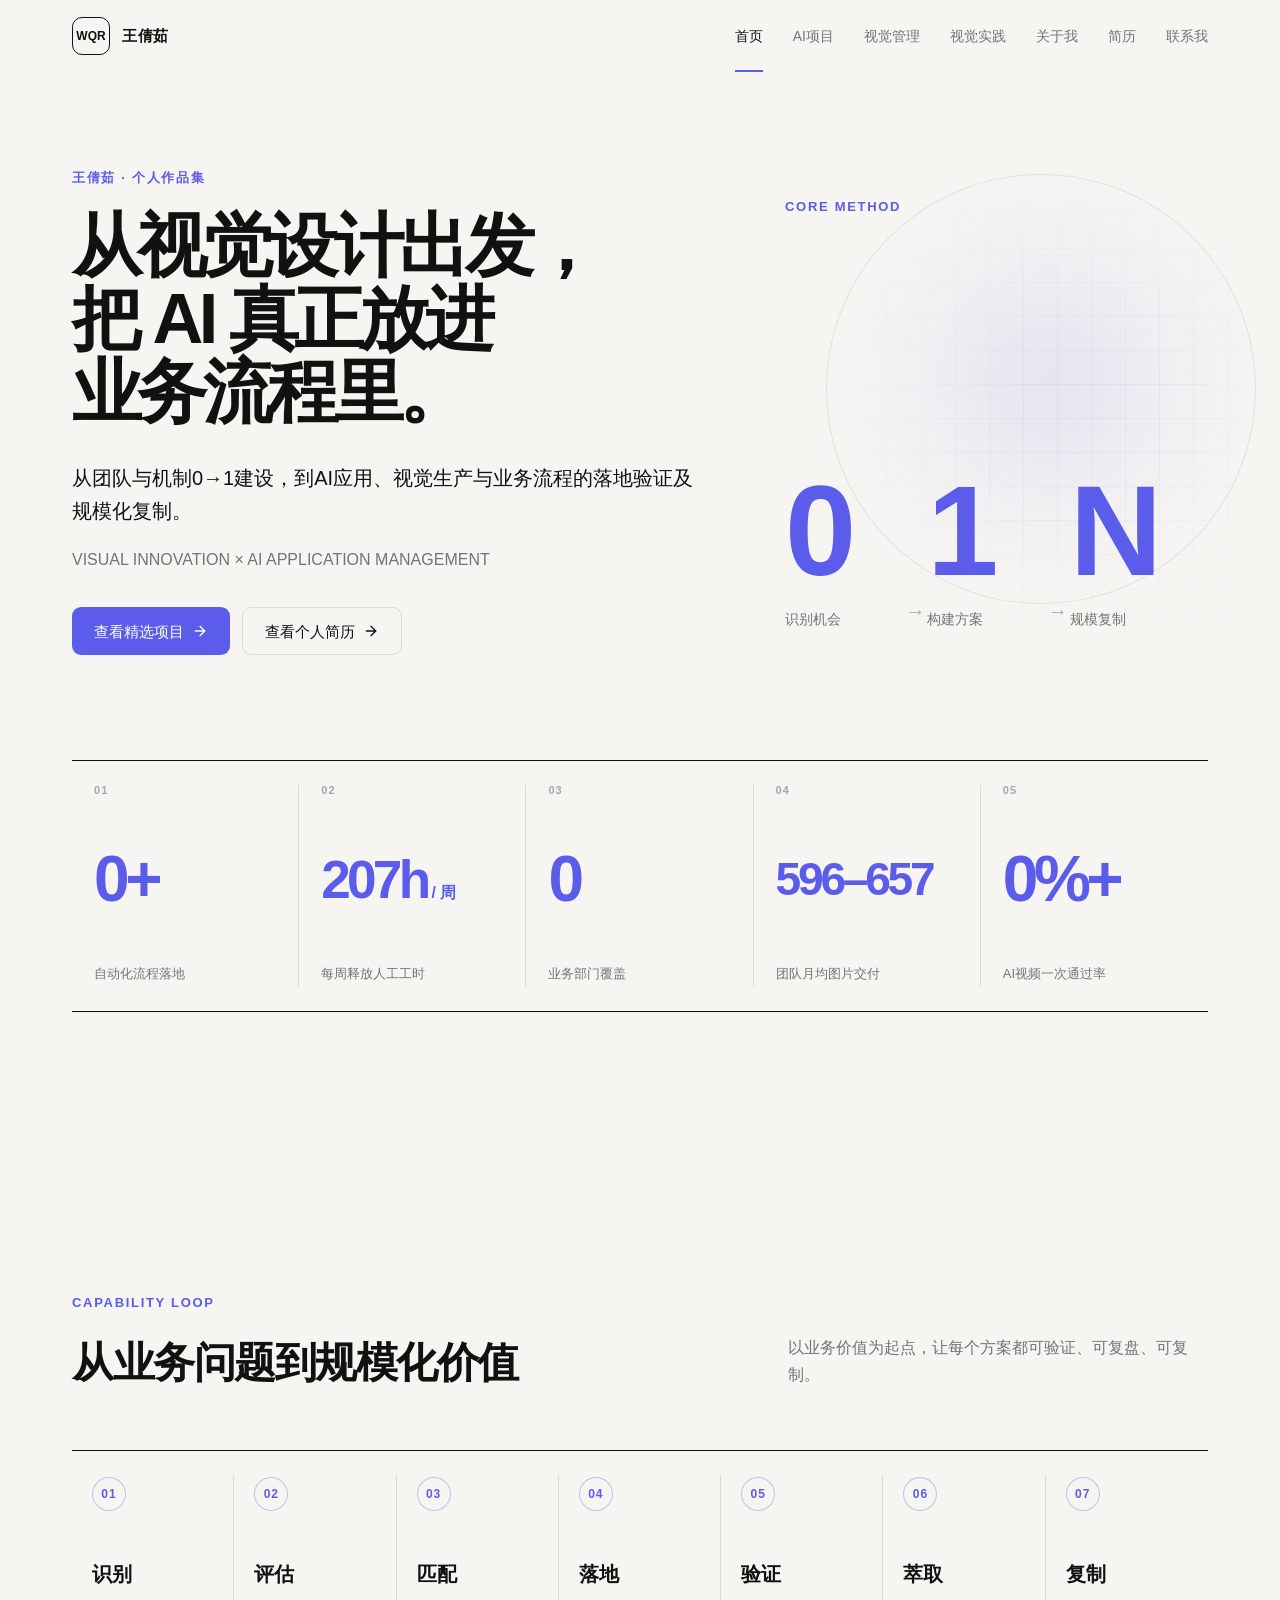
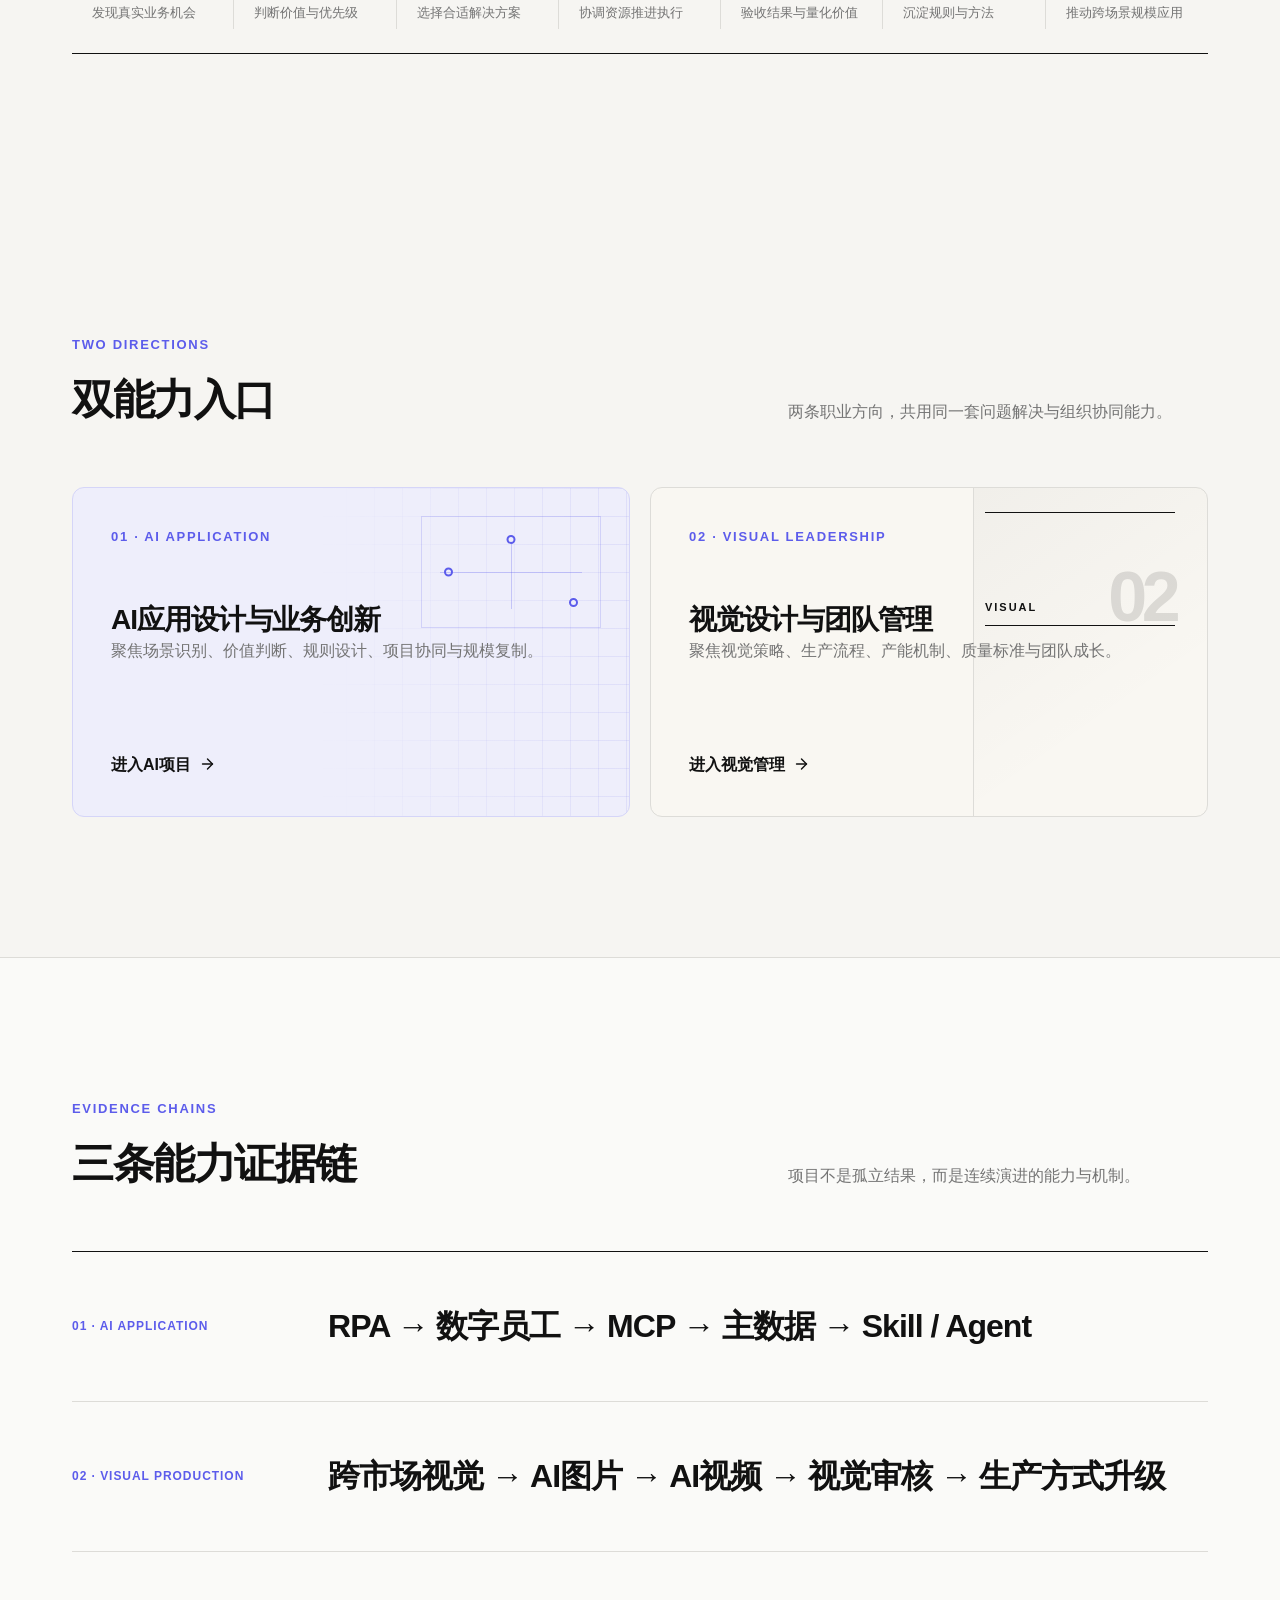
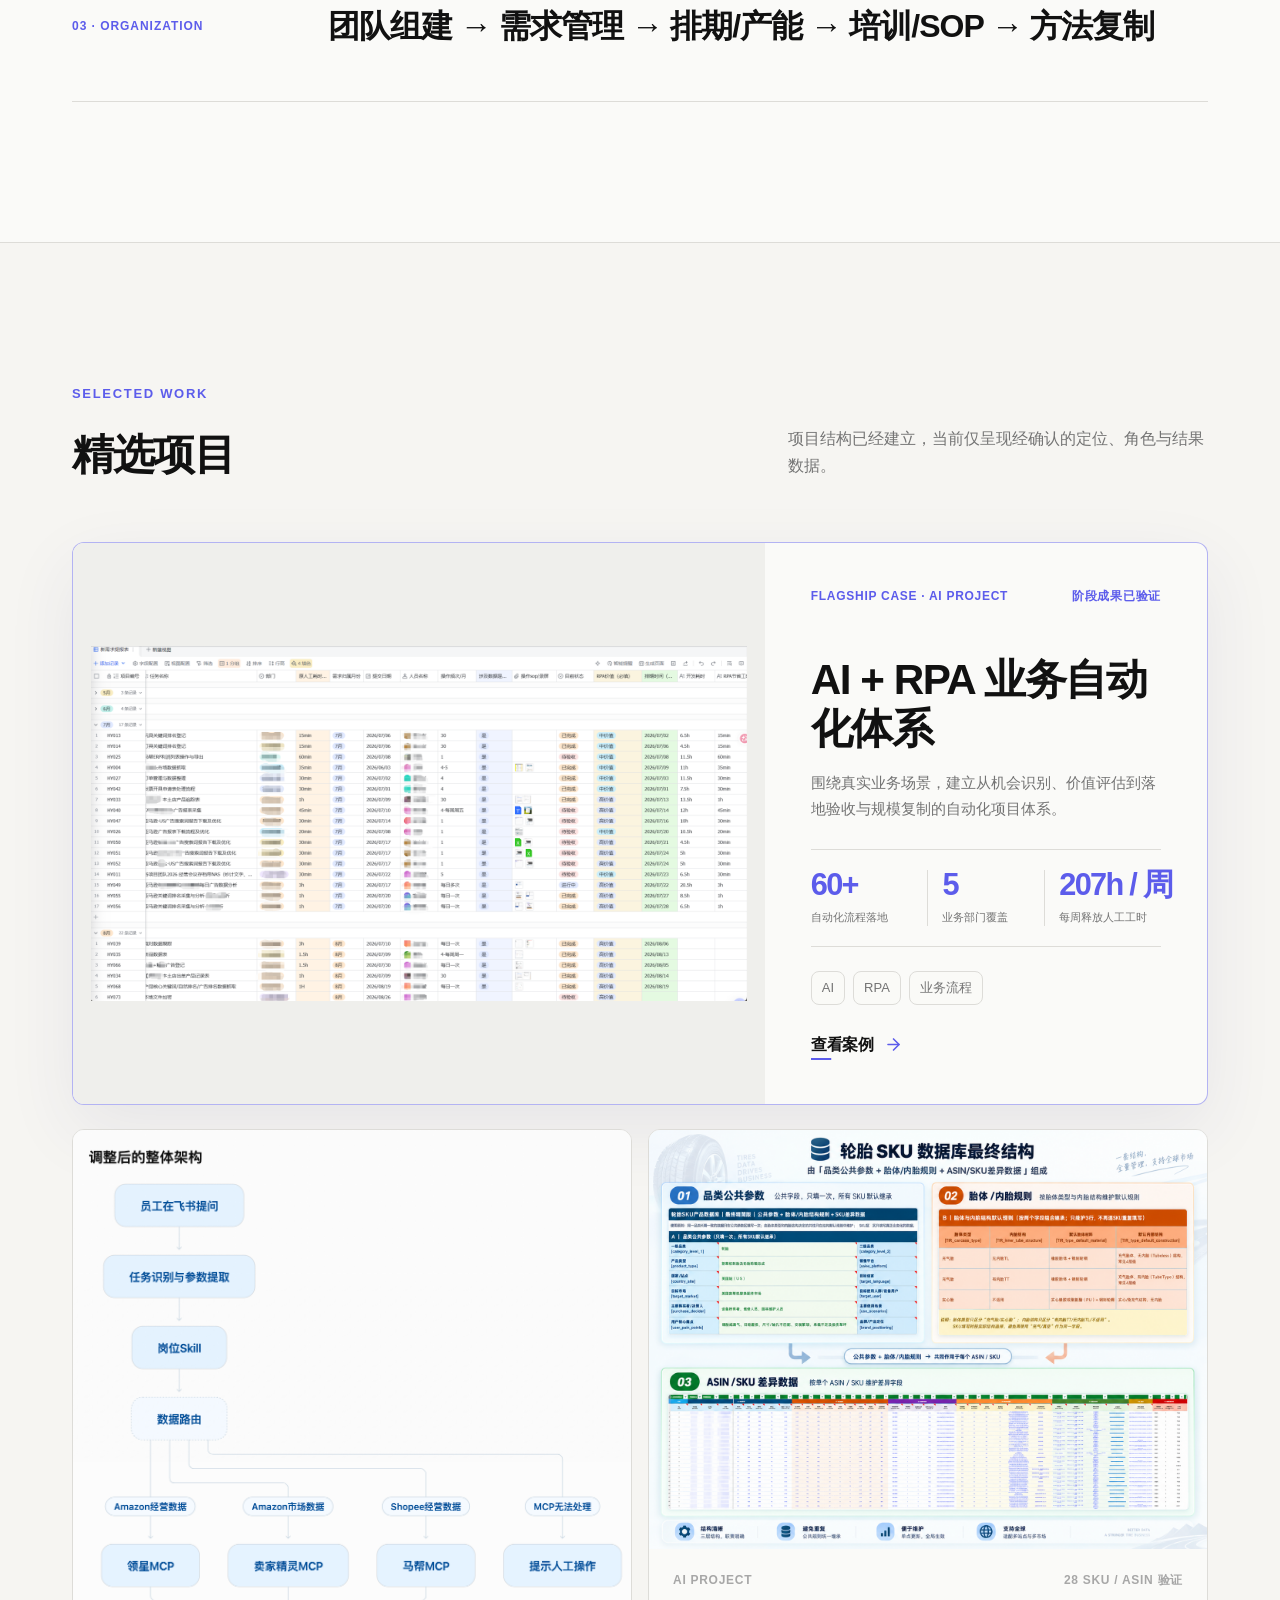
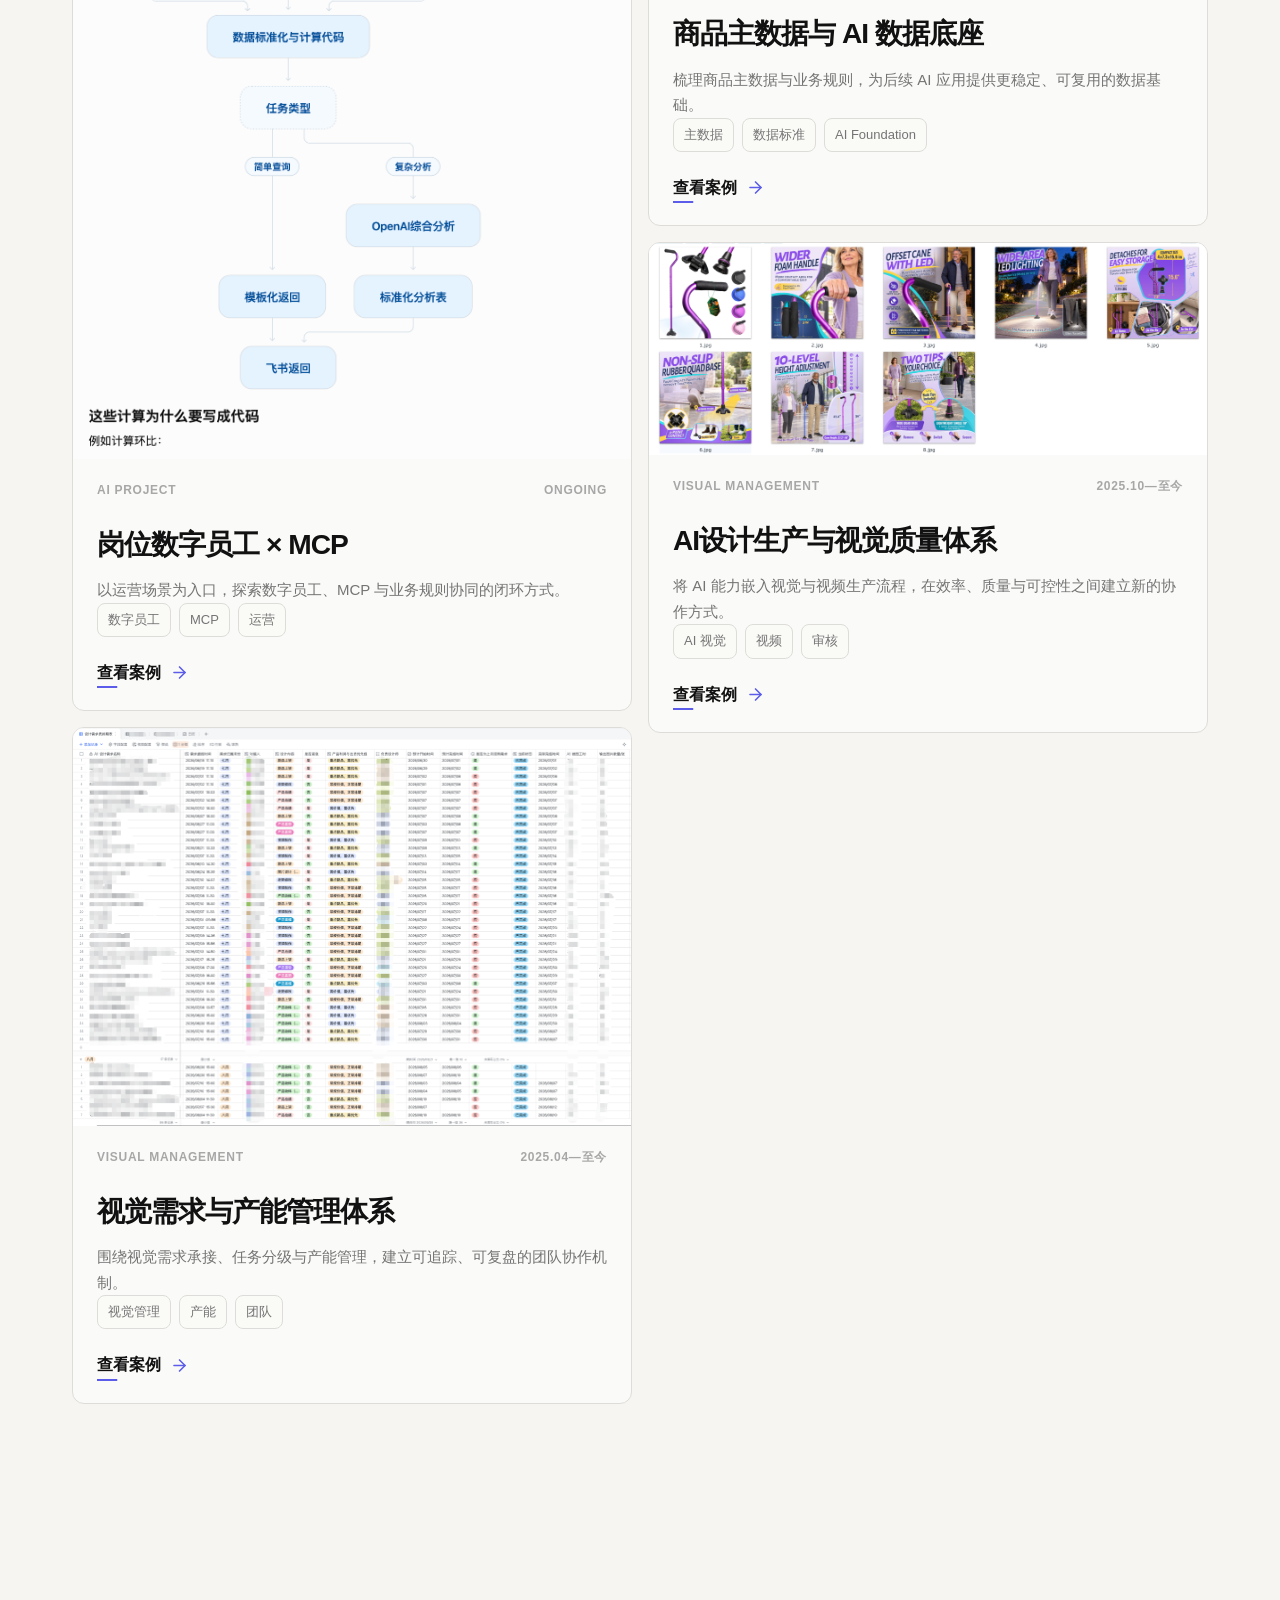
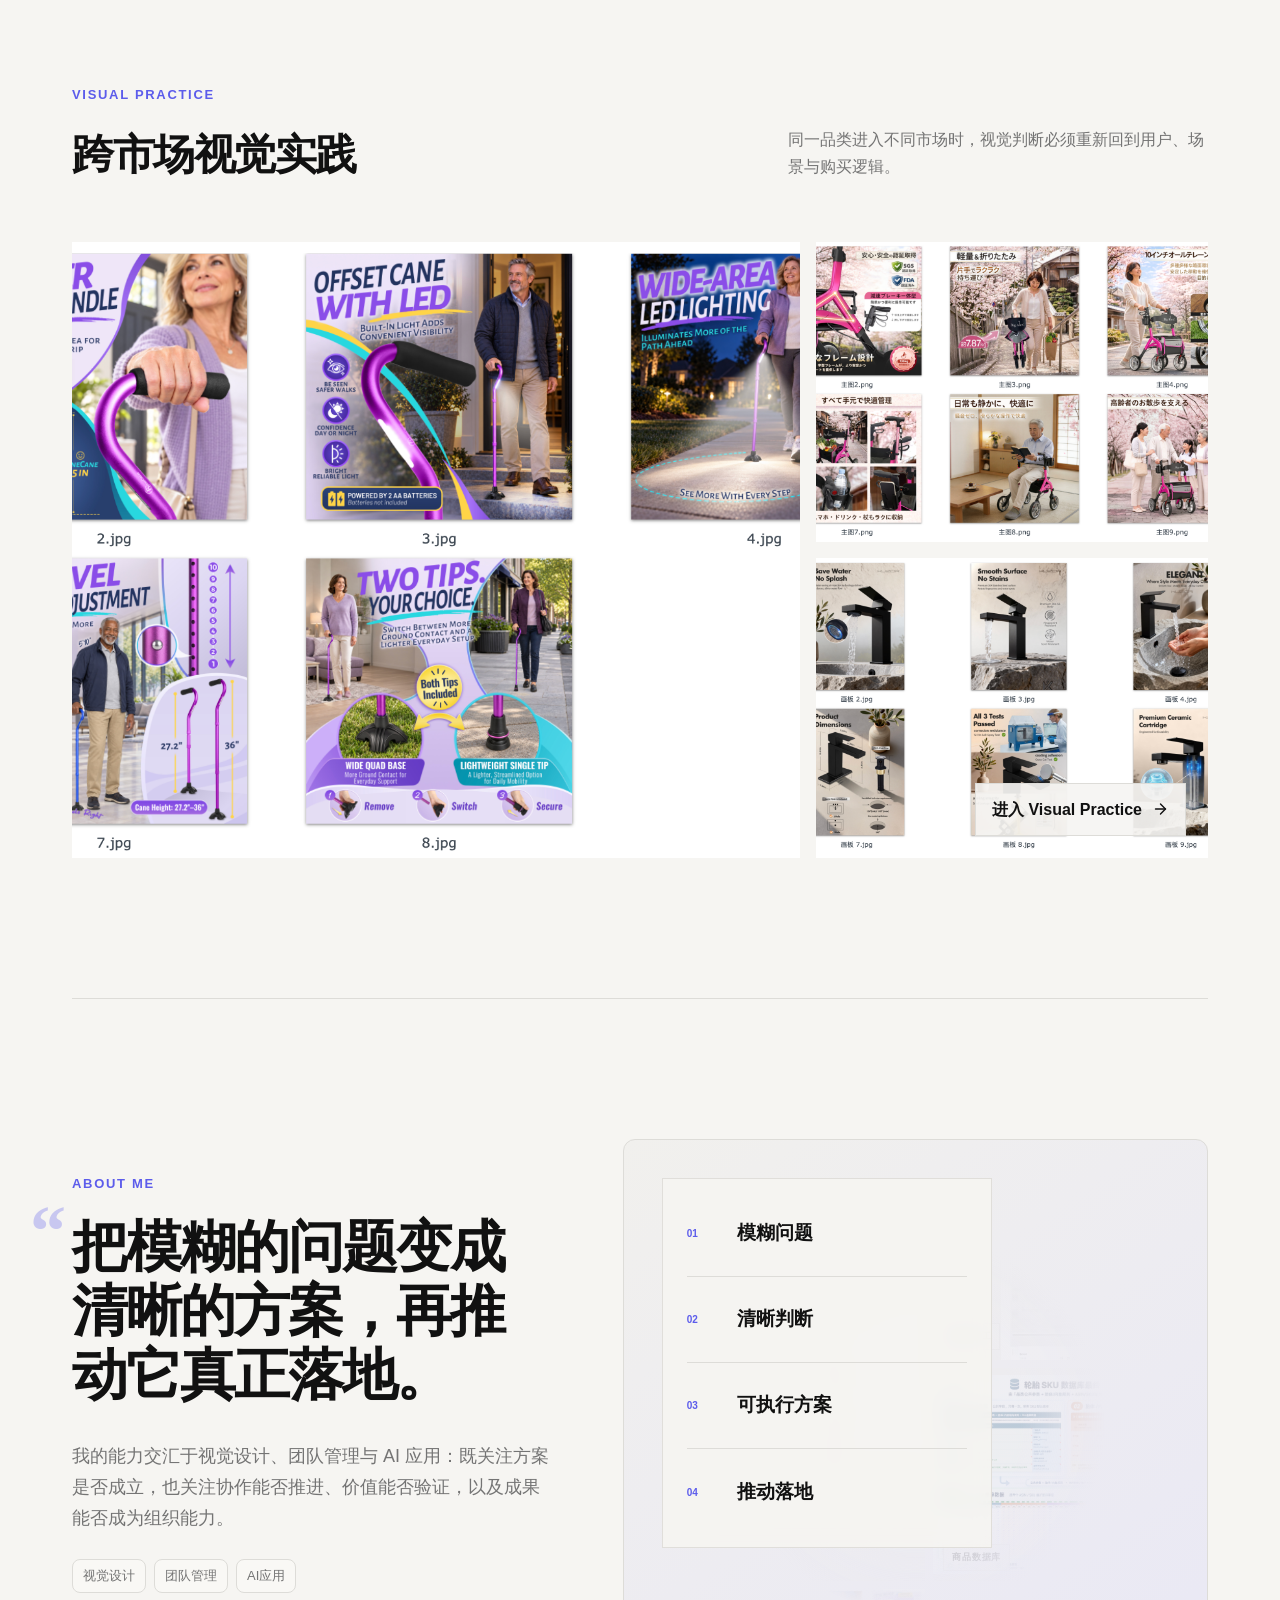
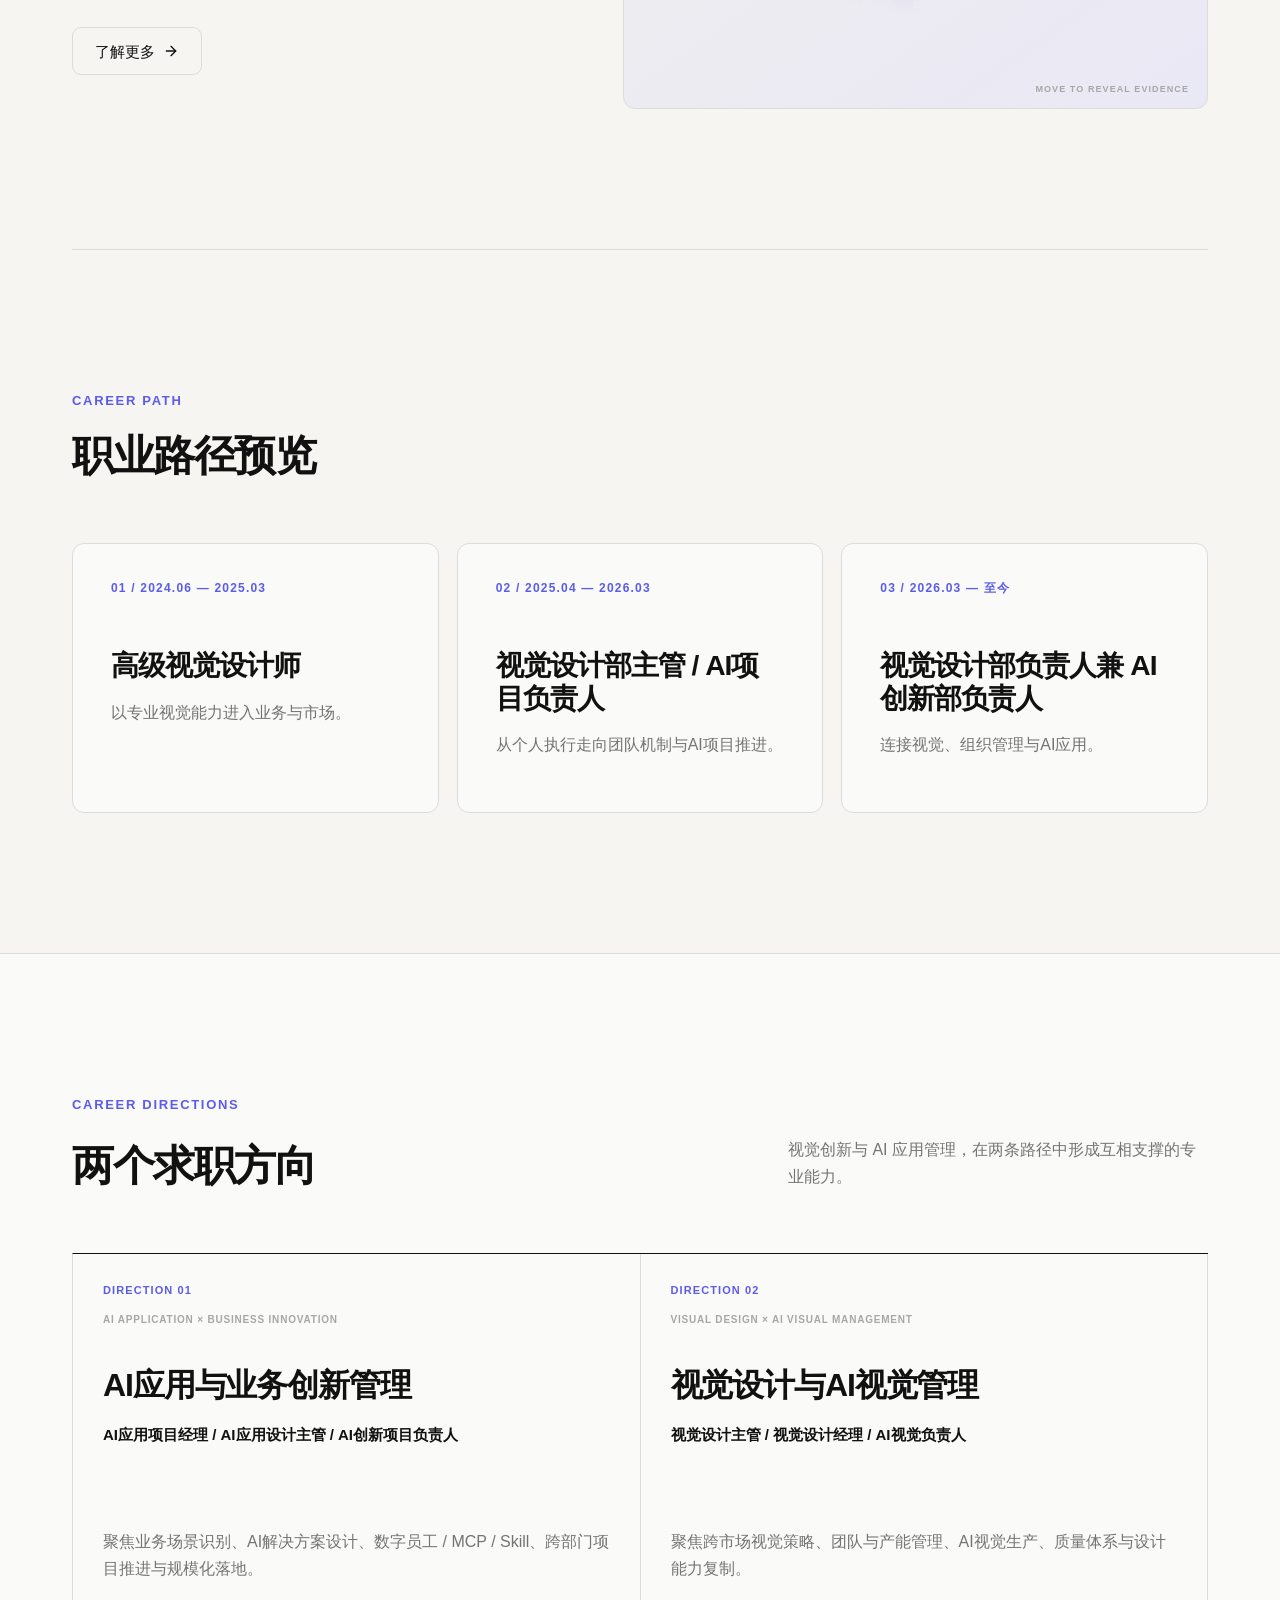
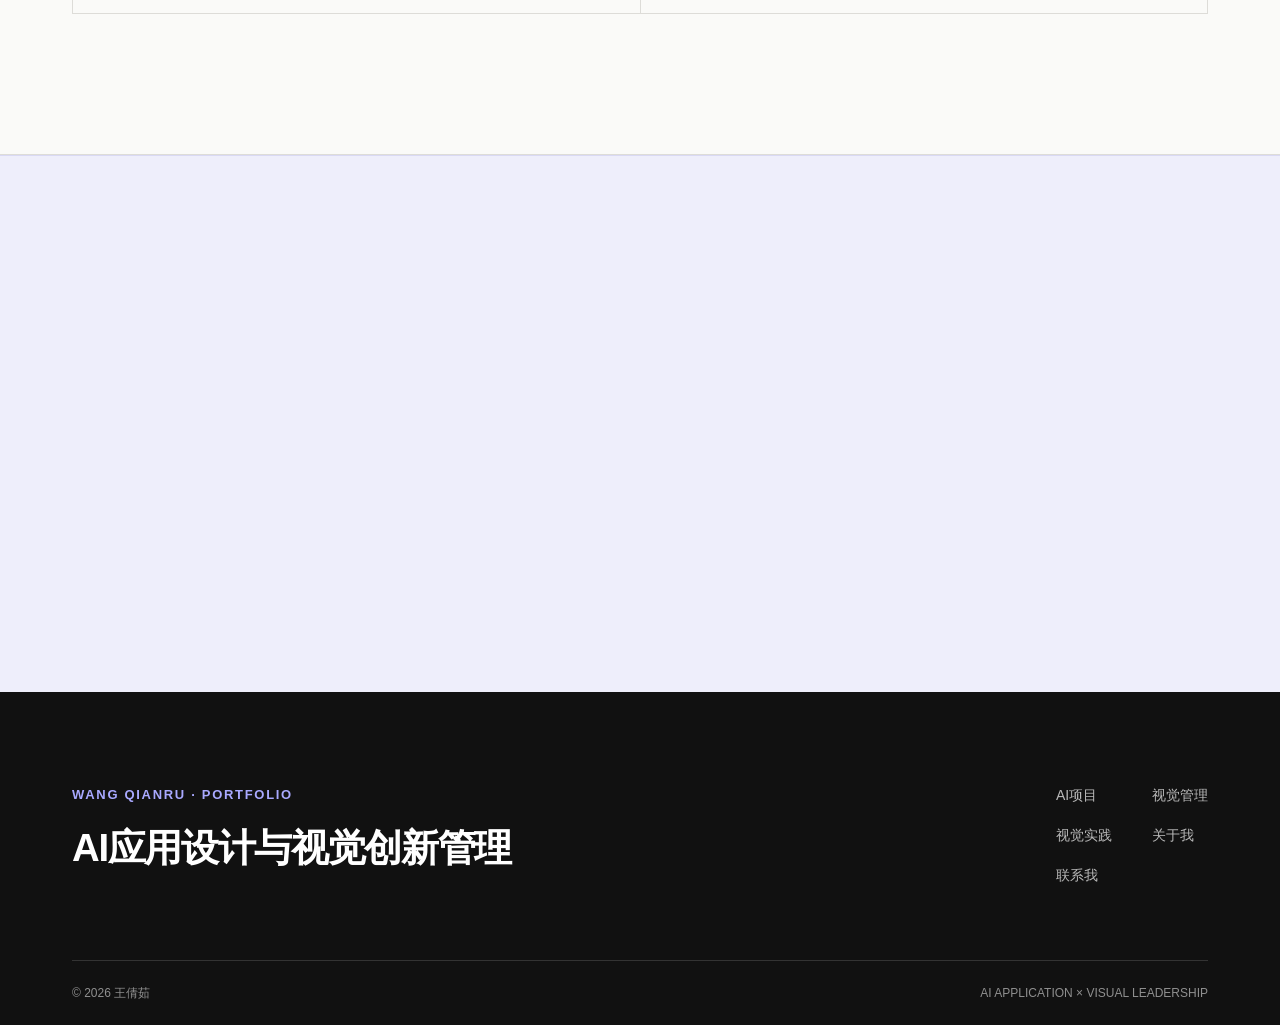
==== commit c47ba475: "Auto deploy portfolio from qianru-portfolio" ====
--- a/index.html
+++ b/index.html
@@ -1 +1 @@
-<!DOCTYPE html><html lang="zh-CN"><head><meta charSet="utf-8"/><meta name="viewport" content="width=device-width, initial-scale=1"/><link rel="stylesheet" href="/_next/static/chunks/3_ywub302ie5t.css" data-precedence="next"/><link rel="preload" as="script" fetchPriority="low" href="/_next/static/chunks/3__muui5h9rv7.js"/><script src="/_next/static/chunks/167etwuzt7xuc.js" async=""></script><script src="/_next/static/chunks/219rqkmz9px26.js" async=""></script><script src="/_next/static/chunks/41gir7-2zf8b4.js" async=""></script><script src="/_next/static/chunks/turbopack-1h4_unrcb3qzy.js" async=""></script><script src="/_next/static/chunks/1hxxeiwfhx_rj.js" async=""></script><script src="/_next/static/chunks/3g32w-y1h5htw.js" async=""></script><script src="/_next/static/chunks/2kp287s17l5rl.js" async=""></script><title>王倩茹｜AI应用设计与视觉创新管理</title><meta name="description" content="王倩茹个人作品集，聚焦AI应用设计、RPA、MCP、数字员工、业务流程标准化、视觉设计管理与AI视觉生产。"/><link rel="shortcut icon" href="/favicon.svg"/><link rel="icon" href="/favicon.svg"/><script src="/_next/static/chunks/0cz1d0mv5g_q7.js" noModule=""></script></head><body class="antialiased"><div hidden=""><!--$--><!--/$--></div><header class="site-header "><div class="shell header-inner"><a class="wordmark" href="/" aria-label="王倩茹作品集首页"><span>WQR</span><strong>王倩茹</strong></a><nav class="desktop-nav" aria-label="主导航"><a class="is-active" href="/">首页</a><a class="" href="/ai-projects">AI项目</a><a class="" href="/visual-management">视觉管理</a><a class="" href="/visual-practice">视觉实践</a><a class="" href="/about">关于我</a><a class="" href="/resume">简历</a><a class="" href="/resume#contact">联系我</a></nav><button class="menu-button" type="button" aria-label="打开菜单" aria-expanded="false"><svg xmlns="http://www.w3.org/2000/svg" width="24" height="24" viewBox="0 0 24 24" fill="none" stroke="currentColor" stroke-width="2" stroke-linecap="round" stroke-linejoin="round" class="lucide lucide-menu" aria-hidden="true"><path d="M4 5h16"></path><path d="M4 12h16"></path><path d="M4 19h16"></path></svg></button></div></header><main><section class="home-hero shell"><div class="home-hero__copy" style="opacity:0;transform:translateY(20px)"><p class="eyebrow">王倩茹 · 个人作品集</p><h1>从视觉设计出发，<br/>把 AI 真正放进<br/>业务流程里。</h1><p class="hero-lead">从团队与机制0→1建设，到AI应用、视觉生产与业务流程的落地验证及规模化复制。</p><p class="hero-support">VISUAL INNOVATION × AI APPLICATION MANAGEMENT</p><div class="button-row"><a href="#featured-projects" data-slot="button" data-variant="default" data-size="lg" class="inline-flex shrink-0 items-center justify-center gap-2 text-sm font-medium whitespace-nowrap transition-all outline-none focus-visible:border-ring focus-visible:ring-[3px] focus-visible:ring-ring/50 disabled:pointer-events-none disabled:opacity-50 aria-invalid:border-destructive aria-invalid:ring-destructive/20 dark:aria-invalid:ring-destructive/40 [&amp;_svg]:pointer-events-none [&amp;_svg]:shrink-0 [&amp;_svg:not([class*=&#x27;size-&#x27;])]:size-4 bg-primary text-primary-foreground hover:bg-primary/90 h-10 rounded-md px-6 has-[&gt;svg]:px-4 primary-button">查看精选项目<svg xmlns="http://www.w3.org/2000/svg" width="24" height="24" viewBox="0 0 24 24" fill="none" stroke="currentColor" stroke-width="2" stroke-linecap="round" stroke-linejoin="round" class="lucide lucide-arrow-right" aria-hidden="true"><path d="M5 12h14"></path><path d="m12 5 7 7-7 7"></path></svg></a><a href="/resume" data-slot="button" data-variant="outline" data-size="lg" class="inline-flex shrink-0 items-center justify-center gap-2 text-sm font-medium whitespace-nowrap transition-all outline-none focus-visible:border-ring focus-visible:ring-[3px] focus-visible:ring-ring/50 disabled:pointer-events-none disabled:opacity-50 aria-invalid:border-destructive aria-invalid:ring-destructive/20 dark:aria-invalid:ring-destructive/40 [&amp;_svg]:pointer-events-none [&amp;_svg]:shrink-0 [&amp;_svg:not([class*=&#x27;size-&#x27;])]:size-4 border bg-background shadow-xs hover:bg-accent hover:text-accent-foreground dark:border-input dark:bg-input/30 dark:hover:bg-input/50 h-10 rounded-md px-6 has-[&gt;svg]:px-4 secondary-button">查看个人简历<svg xmlns="http://www.w3.org/2000/svg" width="24" height="24" viewBox="0 0 24 24" fill="none" stroke="currentColor" stroke-width="2" stroke-linecap="round" stroke-linejoin="round" class="lucide lucide-arrow-right" aria-hidden="true"><path d="M5 12h14"></path><path d="m12 5 7 7-7 7"></path></svg></a></div></div><div class="home-hero__visual" style="opacity:0;transform:translateY(20px)"><p class="visual-note">CORE METHOD</p><div class="zero-one-n "><div class="zero-stage"><div class="zero-stage__number" style="color:#A7A7A7;opacity:0.4">0</div><span>识别机会</span><span class="zero-arrow" aria-hidden="true">→</span></div><div class="zero-stage"><div class="zero-stage__number" style="color:#A7A7A7;opacity:0.4">1</div><span>构建方案</span><span class="zero-arrow" aria-hidden="true">→</span></div><div class="zero-stage"><div class="zero-stage__number" style="color:#A7A7A7;opacity:0.4">N</div><span>规模复制</span></div></div></div></section><section class="metrics-section shell section-pad" aria-label="核心数据"><div class="" style="opacity:0;transform:translateY(20px)"><div class="home-metrics"><div class="home-metric"><span class="home-metric__index">01</span><strong><span>0<!-- -->+</span></strong><span class="home-metric__label">自动化流程落地</span></div><div class="home-metric"><span class="home-metric__index">02</span><strong><span>0<!-- -->h</span><small> / 周</small></strong><span class="home-metric__label">每周释放人工工时</span></div><div class="home-metric"><span class="home-metric__index">03</span><strong><span>0</span></strong><span class="home-metric__label">业务部门覆盖</span></div><div class="home-metric"><span class="home-metric__index">04</span><strong>596–657</strong><span class="home-metric__label">团队月均图片交付</span></div><div class="home-metric"><span class="home-metric__index">05</span><strong><span>0<!-- -->%+</span></strong><span class="home-metric__label">AI视频一次通过率</span></div></div></div></section><section class="shell section-pad" id="content"><div class="section-header" style="opacity:0;transform:translateY(20px)"><p class="eyebrow">CAPABILITY LOOP</p><div class="section-header__row"><h2>从业务问题到规模化价值</h2><p>以业务价值为起点，让每个方案都可验证、可复盘、可复制。</p></div></div><div class="home-process" style="opacity:0;transform:translateY(20px)"><div class="process-rail"><div class="process-node" style="border-color:#DDDCD8;color:#747474;opacity:0.45;transform:translateY(14px)"><span class="process-node__index">01</span><strong>识别</strong><p class="process-node__description">发现真实业务机会</p></div><div class="process-node" style="border-color:#DDDCD8;color:#747474;opacity:0.45;transform:translateY(14px)"><span class="process-node__index">02</span><strong>评估</strong><p class="process-node__description">判断价值与优先级</p></div><div class="process-node" style="border-color:#DDDCD8;color:#747474;opacity:0.45;transform:translateY(14px)"><span class="process-node__index">03</span><strong>匹配</strong><p class="process-node__description">选择合适解决方案</p></div><div class="process-node" style="border-color:#DDDCD8;color:#747474;opacity:0.45;transform:translateY(14px)"><span class="process-node__index">04</span><strong>落地</strong><p class="process-node__description">协调资源推进执行</p></div><div class="process-node" style="border-color:#DDDCD8;color:#747474;opacity:0.45;transform:translateY(14px)"><span class="process-node__index">05</span><strong>验证</strong><p class="process-node__description">验收结果与量化价值</p></div><div class="process-node" style="border-color:#DDDCD8;color:#747474;opacity:0.45;transform:translateY(14px)"><span class="process-node__index">06</span><strong>萃取</strong><p class="process-node__description">沉淀规则与方法</p></div><div class="process-node" style="border-color:#DDDCD8;color:#747474;opacity:0.45;transform:translateY(14px)"><span class="process-node__index">07</span><strong>复制</strong><p class="process-node__description">推动跨场景规模应用</p></div></div></div></section><section class="shell section-pad"><div class="section-header" style="opacity:0;transform:translateY(20px)"><p class="eyebrow">TWO DIRECTIONS</p><div class="section-header__row"><h2>双能力入口</h2><p>两条职业方向，共用同一套问题解决与组织协同能力。</p></div></div><div class="dual-entry-grid"><div class="entry-card entry-card--ai" style="opacity:0;transform:translateY(20px)"><div class="entry-card__system" aria-hidden="true"><span></span><span></span><span></span></div><p class="eyebrow">01 · AI APPLICATION</p><h3>AI应用设计与业务创新</h3><p>聚焦场景识别、价值判断、规则设计、项目协同与规模复制。</p><a href="/ai-projects">进入AI项目 <svg xmlns="http://www.w3.org/2000/svg" width="24" height="24" viewBox="0 0 24 24" fill="none" stroke="currentColor" stroke-width="2" stroke-linecap="round" stroke-linejoin="round" class="lucide lucide-arrow-right" aria-hidden="true"><path d="M5 12h14"></path><path d="m12 5 7 7-7 7"></path></svg></a></div><div class="entry-card entry-card--visual" style="opacity:0;transform:translateY(20px)"><div class="entry-card__editorial" aria-hidden="true"><span>VISUAL</span><strong>02</strong></div><p class="eyebrow">02 · VISUAL LEADERSHIP</p><h3>视觉设计与团队管理</h3><p>聚焦视觉策略、生产流程、产能机制、质量标准与团队成长。</p><a href="/visual-management">进入视觉管理 <svg xmlns="http://www.w3.org/2000/svg" width="24" height="24" viewBox="0 0 24 24" fill="none" stroke="currentColor" stroke-width="2" stroke-linecap="round" stroke-linejoin="round" class="lucide lucide-arrow-right" aria-hidden="true"><path d="M5 12h14"></path><path d="m12 5 7 7-7 7"></path></svg></a></div></div></section><section class="surface-section section-pad"><div class="shell"><div class="section-header" style="opacity:0;transform:translateY(20px)"><p class="eyebrow">EVIDENCE CHAINS</p><div class="section-header__row"><h2>三条能力证据链</h2><p>项目不是孤立结果，而是连续演进的能力与机制。</p></div></div><div class="evidence-chains"><div class="evidence-chain" style="opacity:0;transform:translateY(20px)"><span>01 · AI APPLICATION</span><strong>RPA → 数字员工 → MCP → 主数据 → Skill / Agent</strong></div><div class="evidence-chain" style="opacity:0;transform:translateY(20px)"><span>02 · VISUAL PRODUCTION</span><strong>跨市场视觉 → AI图片 → AI视频 → 视觉审核 → 生产方式升级</strong></div><div class="evidence-chain" style="opacity:0;transform:translateY(20px)"><span>03 · ORGANIZATION</span><strong>团队组建 → 需求管理 → 排期/产能 → 培训/SOP → 方法复制</strong></div></div></div></section><section class="shell section-pad" id="featured-projects"><div class="section-header" style="opacity:0;transform:translateY(20px)"><p class="eyebrow">SELECTED WORK</p><div class="section-header__row"><h2>精选项目</h2><p>项目结构已经建立，当前仅呈现经确认的定位、角色与结果数据。</p></div></div><div class="featured-projects"><article class="project-card project-card--ai-rpa-automation project-card--large"><a href="/projects/ai-rpa-automation" aria-label="查看项目：AI + RPA 业务自动化体系建设"><div class="project-card__media"><img class="project-card__image project-card__image--contain" src="/images/portfolio/case01/case01-03-demand-backlog.png" alt="AI + RPA 业务自动化体系真实项目素材" loading="lazy"/></div><div class="project-card__content"><div class="project-card__meta"><span>FLAGSHIP CASE · AI PROJECT</span><span>阶段成果已验证</span></div><h3>AI + RPA 业务自动化体系</h3><p>围绕真实业务场景，建立从机会识别、价值评估到落地验收与规模复制的自动化项目体系。</p><div class="project-card__metrics" aria-label="项目关键成果"><div><strong>60+</strong><span>自动化流程落地</span></div><div><strong>5</strong><span>业务部门覆盖</span></div><div><strong>207h / 周</strong><span>每周释放人工工时</span></div></div><div class="tag-row"><span class="tag">AI</span><span class="tag">RPA</span><span class="tag">业务流程</span></div><span class="card-link">查看案例 <svg xmlns="http://www.w3.org/2000/svg" width="24" height="24" viewBox="0 0 24 24" fill="none" stroke="currentColor" stroke-width="2" stroke-linecap="round" stroke-linejoin="round" class="lucide lucide-arrow-right" aria-hidden="true"><path d="M5 12h14"></path><path d="m12 5 7 7-7 7"></path></svg></span></div></a></article><div class="featured-project-columns"><div class="featured-project-column"><article class="project-card project-card--digital-employee-mcp "><a href="/projects/digital-employee-mcp" aria-label="查看项目：岗位数字员工 × MCP"><div class="project-card__media"><img class="project-card__image project-card__image--contain" src="/images/portfolio/case02/case02-01-architecture.png" alt="岗位数字员工 × MCP真实项目素材" loading="lazy"/></div><div class="project-card__content"><div class="project-card__meta"><span>AI PROJECT</span><span>ONGOING</span></div><h3>岗位数字员工 × MCP</h3><p>以运营场景为入口，探索数字员工、MCP 与业务规则协同的闭环方式。</p><div class="tag-row"><span class="tag">数字员工</span><span class="tag">MCP</span><span class="tag">运营</span></div><span class="card-link">查看案例 <svg xmlns="http://www.w3.org/2000/svg" width="24" height="24" viewBox="0 0 24 24" fill="none" stroke="currentColor" stroke-width="2" stroke-linecap="round" stroke-linejoin="round" class="lucide lucide-arrow-right" aria-hidden="true"><path d="M5 12h14"></path><path d="m12 5 7 7-7 7"></path></svg></span></div></a></article><article class="project-card project-card--visual-capacity-management "><a href="/projects/visual-capacity-management" aria-label="查看项目：视觉设计需求与产能管理体系"><div class="project-card__media"><img class="project-card__image project-card__image--contain" src="/images/portfolio/case04/case04-03-monthly-schedule.png" alt="视觉需求与产能管理体系真实项目素材" loading="lazy"/></div><div class="project-card__content"><div class="project-card__meta"><span>VISUAL MANAGEMENT</span><span>2025.04—至今</span></div><h3>视觉需求与产能管理体系</h3><p>围绕视觉需求承接、任务分级与产能管理，建立可追踪、可复盘的团队协作机制。</p><div class="tag-row"><span class="tag">视觉管理</span><span class="tag">产能</span><span class="tag">团队</span></div><span class="card-link">查看案例 <svg xmlns="http://www.w3.org/2000/svg" width="24" height="24" viewBox="0 0 24 24" fill="none" stroke="currentColor" stroke-width="2" stroke-linecap="round" stroke-linejoin="round" class="lucide lucide-arrow-right" aria-hidden="true"><path d="M5 12h14"></path><path d="m12 5 7 7-7 7"></path></svg></span></div></a></article></div><div class="featured-project-column"><article class="project-card project-card--product-master-data "><a href="/projects/product-master-data" aria-label="查看项目：商品主数据标准化与 AI 数据底座建设"><div class="project-card__media"><img class="project-card__image project-card__image--contain" src="/images/portfolio/case03/case03-05-final-tire-table.png" alt="商品主数据与 AI 数据底座真实项目素材" loading="lazy"/></div><div class="project-card__content"><div class="project-card__meta"><span>AI PROJECT</span><span>28 SKU / ASIN 验证</span></div><h3>商品主数据与 AI 数据底座</h3><p>梳理商品主数据与业务规则，为后续 AI 应用提供更稳定、可复用的数据基础。</p><div class="tag-row"><span class="tag">主数据</span><span class="tag">数据标准</span><span class="tag">AI Foundation</span></div><span class="card-link">查看案例 <svg xmlns="http://www.w3.org/2000/svg" width="24" height="24" viewBox="0 0 24 24" fill="none" stroke="currentColor" stroke-width="2" stroke-linecap="round" stroke-linejoin="round" class="lucide lucide-arrow-right" aria-hidden="true"><path d="M5 12h14"></path><path d="m12 5 7 7-7 7"></path></svg></span></div></a></article><article class="project-card project-card--ai-visual-video "><a href="/projects/ai-visual-video" aria-label="查看项目：AI设计生产与视觉质量体系"><div class="project-card__media"><img class="project-card__image project-card__image--cover" src="/images/portfolio/case05/visual-production/case05-vp-01-us-purple-led-cane.png" alt="AI设计生产与视觉质量体系真实项目素材" loading="lazy"/></div><div class="project-card__content"><div class="project-card__meta"><span>VISUAL MANAGEMENT</span><span>2025.10—至今</span></div><h3>AI设计生产与视觉质量体系</h3><p>将 AI 能力嵌入视觉与视频生产流程，在效率、质量与可控性之间建立新的协作方式。</p><div class="tag-row"><span class="tag">AI 视觉</span><span class="tag">视频</span><span class="tag">审核</span></div><span class="card-link">查看案例 <svg xmlns="http://www.w3.org/2000/svg" width="24" height="24" viewBox="0 0 24 24" fill="none" stroke="currentColor" stroke-width="2" stroke-linecap="round" stroke-linejoin="round" class="lucide lucide-arrow-right" aria-hidden="true"><path d="M5 12h14"></path><path d="m12 5 7 7-7 7"></path></svg></span></div></a></article></div></div></div></section><section class="shell section-pad"><div class="section-header" style="opacity:0;transform:translateY(20px)"><p class="eyebrow">VISUAL PRACTICE</p><div class="section-header__row"><h2>跨市场视觉实践</h2><p>同一品类进入不同市场时，视觉判断必须重新回到用户、场景与购买逻辑。</p></div></div><a class="home-visual-practice" href="/visual-practice"><div class="home-visual-practice__large" style="opacity:0;transform:translateY(20px)"><img src="/images/portfolio/case05/visual-production/case05-vp-01-us-purple-led-cane.png" alt="美国紫色带灯拐杖视觉实践" loading="lazy"/></div><div class="" style="opacity:0;transform:translateY(20px)"><img src="/images/portfolio/case05/visual-production/case05-vp-02-jp-pink-rollator.png" alt="日本粉色助行器视觉实践" loading="lazy"/></div><div class="" style="opacity:0;transform:translateY(20px)"><img src="/images/portfolio/case05/visual-production/case05-vp-05-eu-us-black-faucet.png" alt="欧美黑色水龙头视觉实践" loading="lazy"/></div><span>进入 Visual Practice <svg xmlns="http://www.w3.org/2000/svg" width="24" height="24" viewBox="0 0 24 24" fill="none" stroke="currentColor" stroke-width="2" stroke-linecap="round" stroke-linejoin="round" class="lucide lucide-arrow-right" aria-hidden="true"><path d="M5 12h14"></path><path d="m12 5 7 7-7 7"></path></svg></span></a></section><section class="shell section-pad about-preview about-preview--reveal"><div class="about-preview__copy" style="opacity:0;transform:translateY(20px)"><p class="eyebrow">ABOUT ME</p><h2>把模糊的问题变成清晰的方案，再推动它真正落地。</h2><p>我的能力交汇于视觉设计、团队管理与 AI 应用：既关注方案是否成立，也关注协作能否推进、价值能否验证，以及成果能否成为组织能力。</p><div class="tag-row"><span class="tag">视觉设计</span><span class="tag">团队管理</span><span class="tag">AI应用</span></div><a href="/about" data-slot="button" data-variant="outline" data-size="lg" class="inline-flex shrink-0 items-center justify-center gap-2 text-sm font-medium whitespace-nowrap transition-all outline-none focus-visible:border-ring focus-visible:ring-[3px] focus-visible:ring-ring/50 disabled:pointer-events-none disabled:opacity-50 aria-invalid:border-destructive aria-invalid:ring-destructive/20 dark:aria-invalid:ring-destructive/40 [&amp;_svg]:pointer-events-none [&amp;_svg]:shrink-0 [&amp;_svg:not([class*=&#x27;size-&#x27;])]:size-4 border bg-background shadow-xs hover:bg-accent hover:text-accent-foreground dark:border-input dark:bg-input/30 dark:hover:bg-input/50 h-10 rounded-md px-6 has-[&gt;svg]:px-4 secondary-button">了解更多<svg xmlns="http://www.w3.org/2000/svg" width="24" height="24" viewBox="0 0 24 24" fill="none" stroke="currentColor" stroke-width="2" stroke-linecap="round" stroke-linejoin="round" class="lucide lucide-arrow-right" aria-hidden="true"><path d="M5 12h14"></path><path d="m12 5 7 7-7 7"></path></svg></a></div><div class="" style="opacity:0;transform:translateY(20px)"><div class="mouse-reveal"><div class="mouse-reveal__media" aria-hidden="true"><figure><img src="/images/portfolio/case01/case01-01-timesheet-cleaning.png" alt="" loading="lazy"/><figcaption>工作盘点</figcaption></figure><figure><img src="/images/portfolio/case02/case02-03-real-asin-execution.png" alt="" loading="lazy"/><figcaption>数字员工</figcaption></figure><figure><img src="/images/portfolio/case03/case03-05-final-tire-table.png" alt="" loading="lazy"/><figcaption>商品数据库</figcaption></figure><figure><img src="/images/portfolio/case05/visual-production/case05-vp-01-us-purple-led-cane.png" alt="" loading="lazy"/><figcaption>AI视觉</figcaption></figure></div><div class="mouse-reveal__sequence"><div><span>01</span><strong>模糊问题</strong></div><div><span>02</span><strong>清晰判断</strong></div><div><span>03</span><strong>可执行方案</strong></div><div><span>04</span><strong>推动落地</strong></div></div><p class="mouse-reveal__hint">MOVE TO REVEAL EVIDENCE</p></div></div></section><section class="shell section-pad"><div class="section-header" style="opacity:0;transform:translateY(20px)"><p class="eyebrow">CAREER PATH</p><div class="section-header__row"><h2>职业路径预览</h2></div></div><div class="timeline-preview"><div class="capability-card" style="opacity:0;transform:translateY(20px)"><span>01 / 2024.06 — 2025.03</span><h3>高级视觉设计师</h3><p>以专业视觉能力进入业务与市场。</p></div><div class="capability-card" style="opacity:0;transform:translateY(20px)"><span>02 / 2025.04 — 2026.03</span><h3>视觉设计部主管 / AI项目负责人</h3><p>从个人执行走向团队机制与AI项目推进。</p></div><div class="capability-card" style="opacity:0;transform:translateY(20px)"><span>03 / 2026.03 — 至今</span><h3>视觉设计部负责人兼 AI 创新部负责人</h3><p>连接视觉、组织管理与AI应用。</p></div></div></section><section class="surface-section section-pad"><div class="shell"><div class="section-header" style="opacity:0;transform:translateY(20px)"><p class="eyebrow">CAREER DIRECTIONS</p><div class="section-header__row"><h2>两个求职方向</h2><p>视觉创新与 AI 应用管理，在两条路径中形成互相支撑的专业能力。</p></div></div><div class="career-directions"><div class="career-direction" style="opacity:0;transform:translateY(20px)"><span>DIRECTION 01</span><p>AI APPLICATION × BUSINESS INNOVATION</p><h3>AI应用与业务创新管理</h3><strong>AI应用项目经理 / AI应用设计主管 / AI创新项目负责人</strong><p>聚焦业务场景识别、AI解决方案设计、数字员工 / MCP / Skill、跨部门项目推进与规模化落地。</p></div><div class="career-direction" style="opacity:0;transform:translateY(20px)"><span>DIRECTION 02</span><p>VISUAL DESIGN × AI VISUAL MANAGEMENT</p><h3>视觉设计与AI视觉管理</h3><strong>视觉设计主管 / 视觉设计经理 / AI视觉负责人</strong><p>聚焦跨市场视觉策略、团队与产能管理、AI视觉生产、质量体系与设计能力复制。</p></div></div></div></section><section class="cta-section"><div class="shell cta-inner" style="opacity:0;transform:translateY(20px)"><p class="eyebrow">NEXT CONVERSATION</p><h2>用AI解决真实问题，用设计放大业务价值</h2><div class="button-row"><a href="/resume#contact" data-slot="button" data-variant="default" data-size="lg" class="inline-flex shrink-0 items-center justify-center gap-2 text-sm font-medium whitespace-nowrap transition-all outline-none focus-visible:border-ring focus-visible:ring-[3px] focus-visible:ring-ring/50 disabled:pointer-events-none disabled:opacity-50 aria-invalid:border-destructive aria-invalid:ring-destructive/20 dark:aria-invalid:ring-destructive/40 [&amp;_svg]:pointer-events-none [&amp;_svg]:shrink-0 [&amp;_svg:not([class*=&#x27;size-&#x27;])]:size-4 bg-primary text-primary-foreground hover:bg-primary/90 h-10 rounded-md px-6 has-[&gt;svg]:px-4 primary-button">联系我<svg xmlns="http://www.w3.org/2000/svg" width="24" height="24" viewBox="0 0 24 24" fill="none" stroke="currentColor" stroke-width="2" stroke-linecap="round" stroke-linejoin="round" class="lucide lucide-arrow-right" aria-hidden="true"><path d="M5 12h14"></path><path d="m12 5 7 7-7 7"></path></svg></a><a href="/resume" data-slot="button" data-variant="outline" data-size="lg" class="inline-flex shrink-0 items-center justify-center gap-2 text-sm font-medium whitespace-nowrap transition-all outline-none focus-visible:border-ring focus-visible:ring-[3px] focus-visible:ring-ring/50 disabled:pointer-events-none disabled:opacity-50 aria-invalid:border-destructive aria-invalid:ring-destructive/20 dark:aria-invalid:ring-destructive/40 [&amp;_svg]:pointer-events-none [&amp;_svg]:shrink-0 [&amp;_svg:not([class*=&#x27;size-&#x27;])]:size-4 border bg-background shadow-xs hover:bg-accent hover:text-accent-foreground dark:border-input dark:bg-input/30 dark:hover:bg-input/50 h-10 rounded-md px-6 has-[&gt;svg]:px-4 secondary-button">查看简历<svg xmlns="http://www.w3.org/2000/svg" width="24" height="24" viewBox="0 0 24 24" fill="none" stroke="currentColor" stroke-width="2" stroke-linecap="round" stroke-linejoin="round" class="lucide lucide-arrow-right" aria-hidden="true"><path d="M5 12h14"></path><path d="m12 5 7 7-7 7"></path></svg></a></div></div></section></main><!--$--><!--/$--><footer class="site-footer"><div class="shell footer-grid"><div><p class="eyebrow">WANG QIANRU · PORTFOLIO</p><h2>AI应用设计与视觉创新管理</h2></div><div class="footer-links"><a href="/ai-projects">AI项目</a><a href="/visual-management">视觉管理</a><a href="/visual-practice">视觉实践</a><a href="/about">关于我</a><a href="/resume#contact">联系我</a></div></div><div class="shell footer-meta"><span>© <!-- -->2026<!-- --> 王倩茹</span><span>AI APPLICATION × VISUAL LEADERSHIP</span></div></footer><script src="/_next/static/chunks/3__muui5h9rv7.js" id="_R_" async=""></script><script>(self.__next_f=self.__next_f||[]).push([0])</script><script>self.__next_f.push([1,"1:\"$Sreact.fragment\"\n2:I[48303,[\"/_next/static/chunks/1hxxeiwfhx_rj.js\"],\"SiteHeader\"]\n3:I[61332,[\"/_next/static/chunks/1hxxeiwfhx_rj.js\"],\"default\"]\n4:I[96422,[\"/_next/static/chunks/1hxxeiwfhx_rj.js\"],\"default\"]\n5:I[63632,[\"/_next/static/chunks/1hxxeiwfhx_rj.js\",\"/_next/static/chunks/3g32w-y1h5htw.js\",\"/_next/static/chunks/2kp287s17l5rl.js\"],\"Reveal\"]\n6:I[89102,[\"/_next/static/chunks/1hxxeiwfhx_rj.js\",\"/_next/static/chunks/3g32w-y1h5htw.js\",\"/_next/static/chunks/2kp287s17l5rl.js\"],\"PrimaryLink\"]\n7:I[89102,[\"/_next/static/chunks/1hxxeiwfhx_rj.js\",\"/_next/static/chunks/3g32w-y1h5htw.js\",\"/_next/static/chunks/2kp287s17l5rl.js\"],\"SecondaryLink\"]\n8:I[63632,[\"/_next/static/chunks/1hxxeiwfhx_rj.js\",\"/_next/static/chunks/3g32w-y1h5htw.js\",\"/_next/static/chunks/2kp287s17l5rl.js\"],\"ZeroOneN\"]\n9:I[89102,[\"/_next/static/chunks/1hxxeiwfhx_rj.js\",\"/_next/static/chunks/3g32w-y1h5htw.js\",\"/_next/static/chunks/2kp287s17l5rl.js\"],\"HomeMetrics\"]\na:I[89102,[\"/_next/static/chunks/1hxxeiwfhx_rj.js\",\"/_next/static/chunks/3g32w-y1h5htw.js\",\"/_next/static/chunks/2kp287s17l5rl.js\"],\"SectionHeader\"]\nb:I[63632,[\"/_next/static/chunks/1hxxeiwfhx_rj.js\",\"/_next/static/chunks/3g32w-y1h5htw.js\",\"/_next/static/chunks/2kp287s17l5rl.js\"],\"ProcessRail\"]\nc:I[33196,[\"/_next/static/chunks/1hxxeiwfhx_rj.js\",\"/_next/static/chunks/3g32w-y1h5htw.js\",\"/_next/static/chunks/2kp287s17l5rl.js\"],\"default\"]\n19:I[3395,[\"/_next/static/chunks/1hxxeiwfhx_rj.js\"],\"default\",1]\n:HL[\"/_next/static/chunks/3_ywub302ie5t.css\",\"style\"]\n0:{\"P\":null,\"c\":[\"\",\"\"],\"q\":\"\",\"i\":false,\"f\":[[[\"\",{\"children\":[\"__PAGE__\",{},\"$undefined\",\"$undefined\",4608]},\"$undefined\",\"$undefined\",4624],[[\"$\",\"$1\",\"c\",{\"children\":[[[\"$\",\"link\",\"0\",{\"rel\":\"stylesheet\",\"href\":\"/_next/static/chunks/3_ywub302ie5t.css\",\"precedence\":\"next\",\"crossOrigin\":\"$undefined\",\"nonce\":\"$undefined\"}],[\"$\",\"script\",\"script-0\",{\"src\":\"/_next/static/chunks/1hxxeiwfhx_rj.js\",\"async\":true,\"nonce\":\"$undefined\"}]],[\"$\",\"html\",null,{\"lang\":\"zh-CN\",\"children\":[\"$\",\"body\",null,{\"className\":\"antialiased\",\"children\":[[\"$\",\"$L2\",null,{}],[\"$\",\"$L3\",null,{\"parallelRouterKey\":\"children\",\"error\":\"$undefined\",\"errorStyles\":\"$undefined\",\"errorScripts\":\"$undefined\",\"template\":[\"$\",\"$L4\",null,{}],\"templateStyles\":\"$undefined\",\"templateScripts\":\"$undefined\",\"notFound\":[[[\"$\",\"title\",null,{\"children\":\"404: This page could not be found.\"}],[\"$\",\"div\",null,{\"style\":{\"fontFamily\":\"system-ui,\\\"Segoe UI\\\",Roboto,Helvetica,Arial,sans-serif,\\\"Apple Color Emoji\\\",\\\"Segoe UI Emoji\\\"\",\"height\":\"100vh\",\"textAlign\":\"center\",\"display\":\"flex\",\"flexDirection\":\"column\",\"alignItems\":\"center\",\"justifyContent\":\"center\"},\"children\":[\"$\",\"div\",null,{\"children\":[[\"$\",\"style\",null,{\"dangerouslySetInnerHTML\":{\"__html\":\"body{color:#000;background:#fff;margin:0}.next-error-h1{border-right:1px solid rgba(0,0,0,.3)}@media (prefers-color-scheme:dark){body{color:#fff;background:#000}.next-error-h1{border-right:1px solid rgba(255,255,255,.3)}}\"}}],[\"$\",\"h1\",null,{\"className\":\"next-error-h1\",\"style\":{\"display\":\"inline-block\",\"margin\":\"0 20px 0 0\",\"padding\":\"0 23px 0 0\",\"fontSize\":24,\"fontWeight\":500,\"verticalAlign\":\"top\",\"lineHeight\":\"49px\"},\"children\":404}],[\"$\",\"div\",null,{\"style\":{\"display\":\"inline-block\"},\"children\":[\"$\",\"h2\",null,{\"style\":{\"fontSize\":14,\"fontWeight\":400,\"lineHeight\":\"49px\",\"margin\":0},\"children\":\"This page could not be found.\"}]}]]}]}]],[]],\"forbidden\":\"$undefined\",\"unauthorized\":\"$undefined\"}],[\"$\",\"footer\",null,{\"className\":\"site-footer\",\"children\":[[\"$\",\"div\",null,{\"className\":\"shell footer-grid\",\"children\":[[\"$\",\"div\",null,{\"children\":[[\"$\",\"p\",null,{\"className\":\"eyebrow\",\"children\":\"WANG QIANRU · PORTFOLIO\"}],[\"$\",\"h2\",null,{\"children\":\"AI应用设计与视觉创新管理\"}]]}],[\"$\",\"div\",null,{\"className\":\"footer-links\",\"children\":[[\"$\",\"a\",null,{\"href\":\"/ai-projects\",\"children\":\"AI项目\"}],[\"$\",\"a\",null,{\"href\":\"/visual-management\",\"children\":\"视觉管理\"}],[\"$\",\"a\",null,{\"href\":\"/visual-practice\",\"children\":\"视觉实践\"}],[\"$\",\"a\",null,{\"href\":\"/about\",\"children\":\"关于我\"}],[\"$\",\"a\",null,{\"href\":\"/resume#contact\",\"children\":\"联系我\"}]]}]]}],[\"$\",\"div\",null,{\"className\":\"shell footer-meta\",\"children\":[[\"$\",\"span\",null,{\"children\":[\"© \",2026,\" 王倩茹\"]}],[\"$\",\"span\",null,{\"children\":\"AI APPLICATION × VISUAL LEADERSHIP\"}]]}]]}]]}]}]]}],{\"children\":[[\"$\",\"$1\",\"c\",{\"children\":[[\"$\",\"main\",null,{\"children\":[[\"$\",\"section\",null,{\"className\":\"home-hero shell\",\"children\":[[\"$\",\"$L5\",null,{\"className\":\"home-hero__copy\",\"children\":[[\"$\",\"p\",null,{\"className\":\"eyebrow\",\"children\":\"王倩茹 · 个人作品集\"}],[\"$\",\"h1\",null,{\"children\":[\"从视觉设计出发，\",[\"$\",\"br\",null,{}],\"把 AI 真正放进\",[\"$\",\"br\",null,{}],\"业务流程里。\"]}],[\"$\",\"p\",null,{\"className\":\"hero-lead\",\"children\":\"从团队与机制0→1建设，到AI应用、视觉生产与业务流程的落地验证及规模化复制。\"}],[\"$\",\"p\",null,{\"className\":\"hero-support\",\"children\":\"VISUAL INNOVATION × AI APPLICATION MANAGEMENT\"}],[\"$\",\"div\",null,{\"className\":\"button-row\",\"children\":[[\"$\",\"$L6\",null,{\"href\":\"#featured-projects\",\"children\":\"查看精选项目\"}],[\"$\",\"$L7\",null,{\"href\":\"/resume\",\"children\":\"查看个人简历\"}]]}]]}],[\"$\",\"$L5\",null,{\"className\":\"home-hero__visual\",\"delay\":0.12,\"children\":[[\"$\",\"p\",null,{\"className\":\"visual-note\",\"children\":\"CORE METHOD\"}],[\"$\",\"$L8\",null,{}]]}]]}],[\"$\",\"section\",null,{\"className\":\"metrics-section shell section-pad\",\"aria-label\":\"核心数据\",\"children\":[\"$\",\"$L5\",null,{\"children\":[\"$\",\"$L9\",null,{}]}]}],[\"$\",\"section\",null,{\"className\":\"shell section-pad\",\"id\":\"content\",\"children\":[[\"$\",\"$La\",null,{\"eyebrow\":\"CAPABILITY LOOP\",\"title\":\"从业务问题到规模化价值\",\"intro\":\"以业务价值为起点，让每个方案都可验证、可复盘、可复制。\"}],[\"$\",\"$L5\",null,{\"className\":\"home-process\",\"children\":[\"$\",\"$Lb\",null,{\"steps\":[{\"title\":\"识别\",\"description\":\"发现真实业务机会\"},{\"title\":\"评估\",\"description\":\"判断价值与优先级\"},{\"title\":\"匹配\",\"description\":\"选择合适解决方案\"},{\"title\":\"落地\",\"description\":\"协调资源推进执行\"},{\"title\":\"验证\",\"description\":\"验收结果与量化价值\"},{\"title\":\"萃取\",\"description\":\"沉淀规则与方法\"},{\"title\":\"复制\",\"description\":\"推动跨场景规模应用\"}]}]}]]}],[\"$\",\"section\",null,{\"className\":\"shell section-pad\",\"children\":[[\"$\",\"$La\",null,{\"eyebrow\":\"TWO DIRECTIONS\",\"title\":\"双能力入口\",\"intro\":\"两条职业方向，共用同一套问题解决与组织协同能力。\"}],[\"$\",\"div\",null,{\"className\":\"dual-entry-grid\",\"children\":[[\"$\",\"$L5\",null,{\"className\":\"entry-card entry-card--ai\",\"children\":[[\"$\",\"div\",null,{\"className\":\"entry-card__system\",\"aria-hidden\":\"true\",\"children\":[[\"$\",\"span\",null,{}],[\"$\",\"span\",null,{}],[\"$\",\"span\",null,{}]]}],[\"$\",\"p\",null,{\"className\":\"eyebrow\",\"children\":\"01 · AI APPLICATION\"}],[\"$\",\"h3\",null,{\"children\":\"AI应用设计与业务创新\"}],[\"$\",\"p\",null,{\"children\":\"聚焦场景识别、价值判断、规则设计、项目协同与规模复制。\"}],[\"$\",\"a\",null,{\"href\":\"/ai-projects\",\"children\":[\"进入AI项目 \",[\"$\",\"$Lc\",null,{\"ref\":\"$undefined\",\"icon\":{\"name\":\"arrow-right\",\"size\":24,\"node\":[[\"path\",{\"d\":\"M5 12h14\",\"key\":\"1ays0h\"}],[\"path\",{\"d\":\"m12 5 7 7-7 7\",\"key\":\"xquz4c\"}]]},\"className\":\"$undefined\",\"aria-hidden\":\"true\"}]]}]]}],\"$Ld\"]}]]}],\"$Le\",\"$Lf\",\"$L10\",\"$L11\",\"$L12\",\"$L13\",\"$L14\"]}],[\"$L15\",\"$L16\"],\"$L17\"]}],{},null,false,null]},null,false,null],\"$L18\",false]],\"m\":\"$undefined\",\"G\":[\"$19\",[\"$L1a\"]],\"S\":true,\"h\":null,\"r\":\"$undefined\",\"s\":\"$undefined\",\"a\":\"$undefined\",\"l\":\"$undefined\",\"p\":\"$undefined\",\"d\":\"$undefined\",\"b\":\"8gQl1s2MxgmPybRzCi02X\"}\n1b:I[89102,[\"/_next/static/chunks/1hxxeiwfhx_rj.js\",\"/_next/static/chunks/3g32w-y1h5htw.js\",\"/_next/static/chunks/2kp287s17l5rl.js\"],\"ProjectCard\"]\n1d:I[89102,[\"/_next/static/chunks/1hxxeiwfhx_rj.js\",\"/_next/static/chunks/3g32w-y1h5htw.js\",\"/_next/static/chunks/2kp287s17l5rl.js\"],\"Tag\"]\n1e:I[54453,[\"/_next/static/chunks/1hxxeiwfhx_rj.js\",\"/_next/static/chunks/3g32w-y1h5htw.js\",\"/_next/static/chunks/2kp287s17l5rl.js\"],\"MouseReveal\"]\n1f:I[89102,[\"/_next/static/chunks/1hxxeiwfhx_rj.js\",\"/_next/static/chunks/3g32w-y1h5htw.js\",\"/_next/static/chunks/2kp287s17l5rl.js\"],\"CapabilityCard\"]\n20:I[89102,[\"/_next/static/chunks/1hxxeiwfhx_rj.js\",\"/_next/static/chunks/3g32w-y1h5htw.js\",\"/_next/static/chunks/2kp287s17l5rl.js\"],\"CrossPageCta\"]\n21:I[79672,[\"/_next/static/chunks/1hxxeiwfhx_rj.js\"],\"OutletBoundary\"]\n22:\"$Sreact.suspense\"\n24:I[79672,[\"/_next/static/chunks/1hxxeiwfhx_rj.js\"],\"ViewportBoundary\"]\n26:I[79672,[\"/_next/static/chunks/1hxxeiwfhx_rj.js\"],\"MetadataBoundary\"]\nd:[\"$\",\"$L5\",null,{\"className\":\"entry-card entry-card--visual\",\"delay\":0.08,\"children\":[[\"$\",\"div\",null,{\"className\":\"entry-card__editorial\",\"aria-hidden\":\"true\",\"children\":[[\"$\",\"span\",null,{\"children\":\"VISUAL\"}],[\"$\",\"strong\",null,{\"children\":\"02\"}]]}],[\"$\",\"p\",null,{\"className\":\"eyebrow\",\"children\":\"02 · VISUAL LEADERSHIP\"}],[\"$\",\"h3\",null,{\"children\":\"视觉设计与团队管理\"}],[\"$\",\"p\",null,{\"children\":\"聚焦视觉策略、生产流程、产能机制、质量标准与团队成长。\"}],[\"$\",\"a\",null,{\"href\":\"/visual-management\",\"children\":[\"进入视觉管理 \",[\"$\",\"$Lc\",null,{\"ref\":\"$undefined\",\"icon\":\"$0:f:0:1:1:children:0:props:children:0:props:children:3:props:children:1:props:children:0:props:children:4:props:children:1:props:icon\",\"className\":\"$undefined\",\"aria-hidden\":\"true\"}]]}]]}]\ne:[\"$\",\"section\",null,{\"className\":\"surface-section section-pad\",\"children\":[\"$\",\"div\",null,{\"className\":\"shell\",\"children\":[[\"$\",\"$La\",null,{\"eyebrow\":\"EVIDENCE CHAINS\",\"title\":\"三条能力证据链\",\"intro\":\"项目不是孤立结果，而是连续演进的能力与机制。\"}],[\"$\",\"div\",null,{\"className\":\"evidence-chains\",\"children\":[[\"$\",\"$L5\",\"01 · AI APPLICATION\",{\"className\":\"evidence-chain\",\"children\":[[\"$\",\"span\",null,{\"children\":\"01 · AI APPLICATION\"}],[\"$\",\"strong\",null,{\"children\":\"RPA → 数字员工 → MCP → 主数据 → Skill / Agent\"}]]}],[\"$\",\"$L5\",\"02 · VISUAL PRODUCTION\",{\"className\":\"evidence-chain\",\"children\":[[\"$\",\"span\",null,{\"children\":\"02 · VISUAL PRODUCTION\"}],[\"$\",\"strong\",null,{\"children\":\"跨市场视觉 → AI图片 → AI视频 → 视觉审核 → 生产方式升级\"}]]}],[\"$\",\"$L5\",\"03 · ORGANIZATION\",{\"className\":\"evidence-chain\",\"children\":[[\"$\",\"span\",null,{\"children\":\"03 · ORGANIZATION\"}],[\"$\",\"strong\",null,{\"children\":\"团队组建 → 需求管理 → 排期/产能 → 培训/SOP → 方法复制\"}]]}]]}]]}]}]\nf:[\"$\",\"section\",null,{\"className\":\"shell section-pad\",\"id\":\"featured-projects\",\"children\":[[\"$\",\"$La\",null,{\"eyebrow\":\"SELECTED WORK\",\"title\":\"精选项目\",\"intro\":\"项目结构已经建立，当前仅呈现经确认的定位、角色与结果数据。\"}],[\"$\",\"div\",null,{\"className\":\"featured-projects\",\"children\":[[\"$\",\"$L1b\",null,{\"project\":{\"slug\":\"ai-rpa-automation\",\"title\":\"AI + RPA 业务自动化体系建设\",\"shortTitle\":\"AI + RPA 业务自动化体系\",\"category\":\"ai\",\"featured\":true,\"year\":\"阶段成果已验证\",\"role\":\"业务识别 · 方案设计 · 项目统筹\",\"summary\":\"围绕真实业务场景，建立从机会识别、价值评估到落地验收与规模复制的自动化项目体系。\",\"tags\":[\"AI\",\"RPA\",\"业务流程\",\"0→1→N\"],\"metrics\":[{\"value\":\"60+\",\"label\":\"自动化流程落地\"},{\"value\":\"5\",\"label\":\"业务部门覆盖\"},{\"value\":\"207h / 周\",\"label\":\"每周释放人工工时\"}],\"coverLabel\":\"自动化需求与项目工作台\",\"coverSrc\":\"/images/portfolio/case01/case01-03-demand-backlog.png\",\"coverFit\":\"contain\",\"sections\":[{\"id\":\"background\",\"title\":\"项目背景\",\"kind\":\"statement\",\"summary\":\"AI + RPA 业务自动化体系建设围绕岗位中的具体任务识别AI机会，并以真实业务价值决定验证顺序。\"},{\"id\":\"problem\",\"title\":\"问题定义\",\"kind\":\"text\",\"summary\":\"先明确业务输入、规则边界、协作责任与可验收结果。\",\"items\":[\"真实岗位任务\",\"明确规则边界\",\"定义验收标准\"]},{\"id\":\"judgement\",\"title\":\"我的评估与判断\",\"kind\":\"statement\",\"summary\":\"以任务频次、判断成本、数据条件与业务风险评估验证价值。\"},{\"id\":\"solution\",\"title\":\"方案设计\",\"kind\":\"process\",\"summary\":\"从问题拆解到方案验证的最小闭环。\",\"items\":[\"识别机会\",\"拆解规则\",\"匹配方案\",\"验证价值\"]},{\"id\":\"role\",\"title\":\"我的角色\",\"kind\":\"text\",\"summary\":\"负责业务识别、需求拆解、规则设计、资源协调、验收与价值复盘；技术实现由对应专业角色协同完成。\"},{\"id\":\"process\",\"title\":\"项目推进过程\",\"kind\":\"process\",\"summary\":\"通过小步验证确认规则、结果与适用边界。\",\"items\":[\"任务输入\",\"规则判断\",\"原型验证\",\"业务验收\"]},{\"id\":\"challenge\",\"title\":\"关键挑战\",\"kind\":\"text\",\"summary\":\"在业务价值、实现成本、数据可信度与使用风险之间持续取舍。\"},{\"id\":\"outputs\",\"title\":\"关键产出物\",\"kind\":\"text\",\"summary\":\"沉淀任务规则、验收标准、协作边界与可复用的方法框架。\"},{\"id\":\"results\",\"title\":\"结果与量化价值\",\"kind\":\"metrics\",\"summary\":\"只以真实业务验收与使用反馈判断是否进入下一阶段。\"},{\"id\":\"extraction\",\"title\":\"价值萃取\",\"kind\":\"statement\",\"summary\":\"把单次验证中的判断规则整理为可复用的岗位Skill与协作方法。\"},{\"id\":\"scale\",\"title\":\"从 1 到 N\",\"kind\":\"process\",\"summary\":\"从单点验证走向标准沉淀与跨任务复用。\",\"items\":[\"单点验证\",\"标准沉淀\",\"跨场景复制\"]},{\"id\":\"retrospective\",\"title\":\"复盘与迭代\",\"kind\":\"text\",\"summary\":\"持续复盘真实使用反馈，明确适用边界并调整下一轮验证重点。\"},{\"id\":\"summary\",\"title\":\"项目总结\",\"kind\":\"statement\",\"summary\":\"AI工具只有进入真实岗位流程、形成可验收结果，才具备继续复制的价值。\"}]},\"large\":true}],[\"$\",\"div\",null,{\"className\":\"featured-project-columns\",\"children\":[[\"$\",\"div\",null,{\"className\":\"featured-project-column\",\"children\":[[\"$\",\"$L1b\",null,{\"project\":{\"slug\":\"digital-employee-mcp\",\"title\":\"岗位数字员工 × MCP\",\"shortTitle\":\"岗位数字员工 × MCP\",\"category\":\"ai\",\"featured\":true,\"year\":\"ONGOING\",\"role\":\"场景定义 · 规则设计 · 协同推进\",\"summary\":\"以运营场景为入口，探索数字员工、MCP 与业务规则协同的闭环方式。\",\"tags\":[\"数字员工\",\"MCP\",\"运营\",\"业务闭环\"],\"coverLabel\":\"岗位数字员工整体架构\",\"coverSrc\":\"/images/portfolio/case02/case02-01-architecture.png\",\"coverFit\":\"contain\",\"sections\":[{\"id\":\"background\",\"title\":\"项目背景\",\"kind\":\"statement\",\"summary\":\"运营数字员工 × MCP 业务闭环围绕岗位中的具体任务识别AI机会，并以真实业务价值决定验证顺序。\"},{\"id\":\"problem\",\"title\":\"问题定义\",\"kind\":\"text\",\"summary\":\"先明确业务输入、规则边界、协作责任与可验收结果。\",\"items\":[\"真实岗位任务\",\"明确规则边界\",\"定义验收标准\"]},{\"id\":\"judgement\",\"title\":\"我的评估与判断\",\"kind\":\"statement\",\"summary\":\"以任务频次、判断成本、数据条件与业务风险评估验证价值。\"},{\"id\":\"solution\",\"title\":\"方案设计\",\"kind\":\"process\",\"summary\":\"从问题拆解到方案验证的最小闭环。\",\"items\":[\"识别机会\",\"拆解规则\",\"匹配方案\",\"验证价值\"]},{\"id\":\"role\",\"title\":\"我的角色\",\"kind\":\"text\",\"summary\":\"负责业务识别、需求拆解、规则设计、资源协调、验收与价值复盘；技术实现由对应专业角色协同完成。\"},{\"id\":\"process\",\"title\":\"项目推进过程\",\"kind\":\"process\",\"summary\":\"通过小步验证确认规则、结果与适用边界。\",\"items\":[\"任务输入\",\"规则判断\",\"原型验证\",\"业务验收\"]},{\"id\":\"challenge\",\"title\":\"关键挑战\",\"kind\":\"text\",\"summary\":\"在业务价值、实现成本、数据可信度与使用风险之间持续取舍。\"},{\"id\":\"outputs\",\"title\":\"关键产出物\",\"kind\":\"text\",\"summary\":\"沉淀任务规则、验收标准、协作边界与可复用的方法框架。\"},{\"id\":\"results\",\"title\":\"结果与量化价值\",\"kind\":\"metrics\",\"summary\":\"只以真实业务验收与使用反馈判断是否进入下一阶段。\"},{\"id\":\"extraction\",\"title\":\"价值萃取\",\"kind\":\"statement\",\"summary\":\"把单次验证中的判断规则整理为可复用的岗位Skill与协作方法。\"},{\"id\":\"scale\",\"title\":\"从 1 到 N\",\"kind\":\"process\",\"summary\":\"从单点验证走向标准沉淀与跨任务复用。\",\"items\":[\"单点验证\",\"标准沉淀\",\"跨场景复制\"]},{\"id\":\"retrospective\",\"title\":\"复盘与迭代\",\"kind\":\"text\",\"summary\":\"持续复盘真实使用反馈，明确适用边界并调整下一轮验证重点。\"},{\"id\":\"summary\",\"title\":\"项目总结\",\"kind\":\"statement\",\"summary\":\"AI工具只有进入真实岗位流程、形成可验收结果，才具备继续复制的价值。\"}]}}],[\"$\",\"$L1b\",null,{\"project\":{\"slug\":\"visual-capacity-management\",\"title\":\"视觉设计需求与产能管理体系\",\"shortTitle\":\"视觉需求与产能管理体系\",\"category\":\"visual\",\"featured\":true,\"year\":\"2025.04—至今\",\"role\":\"视觉管理 · 机制设计 · 团队协同\",\"summary\":\"围绕视觉需求承接、任务分级与产能管理，建立可追踪、可复盘的团队协作机制。\",\"tags\":[\"视觉管理\",\"产能\",\"团队\",\"SOP\"],\"metrics\":[{\"value\":\"596–657\",\"label\":\"团队月均图片交付\"}],\"coverLabel\":\"视觉需求月度排期\",\"coverSrc\":\"/images/portfolio/case04/case04-03-monthly-schedule.png\",\"coverFit\":\"contain\",\"sections\":[{\"id\":\"background\",\"title\":\"项目背景\",\"kind\":\"statement\",\"summary\":\"视觉设计需求与产能管理体系围绕岗位中的具体任务识别AI机会，并以真实业务价值决定验证顺序。\"},{\"id\":\"problem\",\"title\":\"问题定义\",\"kind\":\"text\",\"summary\":\"先明确业务输入、规则边界、协作责任与可验收结果。\",\"items\":[\"真实岗位任务\",\"明确规则边界\",\"定义验收标准\"]},{\"id\":\"judgement\",\"title\":\"我的评估与判断\",\"kind\":\"statement\",\"summary\":\"以任务频次、判断成本、数据条件与业务风险评估验证价值。\"},{\"id\":\"solution\",\"title\":\"方案设计\",\"kind\":\"process\",\"summary\":\"从问题拆解到方案验证的最小闭环。\",\"items\":[\"识别机会\",\"拆解规则\",\"匹配方案\",\"验证价值\"]},{\"id\":\"role\",\"title\":\"我的角色\",\"kind\":\"text\",\"summary\":\"负责业务识别、需求拆解、规则设计、资源协调、验收与价值复盘；技术实现由对应专业角色协同完成。\"},{\"id\":\"process\",\"title\":\"项目推进过程\",\"kind\":\"process\",\"summary\":\"通过小步验证确认规则、结果与适用边界。\",\"items\":[\"任务输入\",\"规则判断\",\"原型验证\",\"业务验收\"]},{\"id\":\"challenge\",\"title\":\"关键挑战\",\"kind\":\"text\",\"summary\":\"在业务价值、实现成本、数据可信度与使用风险之间持续取舍。\"},{\"id\":\"outputs\",\"title\":\"关键产出物\",\"kind\":\"text\",\"summary\":\"沉淀任务规则、验收标准、协作边界与可复用的方法框架。\"},{\"id\":\"results\",\"title\":\"结果与量化价值\",\"kind\":\"metrics\",\"summary\":\"只以真实业务验收与使用反馈判断是否进入下一阶段。\"},{\"id\":\"extraction\",\"title\":\"价值萃取\",\"kind\":\"statement\",\"summary\":\"把单次验证中的判断规则整理为可复用的岗位Skill与协作方法。\"},{\"id\":\"scale\",\"title\":\"从 1 到 N\",\"kind\":\"process\",\"summary\":\"从单点验证走向标准沉淀与跨任务复用。\",\"items\":[\"单点验证\",\"标准沉淀\",\"跨场景复制\"]},{\"id\":\"retrospective\",\"title\":\"复盘与迭代\",\"kind\":\"text\",\"summary\":\"持续复盘真实使用反馈，明确适用边界并调整下一轮验证重点。\"},{\"id\":\"summary\",\"title\":\"项目总结\",\"kind\":\"statement\",\"summary\":\"AI工具只有进入真实岗位流程、形成可验收结果，才具备继续复制的价值。\"}]}}]]}],\"$L1c\"]}]]}]]}]\n10:[\"$\",\"section\",null,{\"className\":\"shell section-pad\",\"children\":[[\"$\",\"$La\",null,{\"eyebrow\":\"VISUAL PRACTICE\",\"title\":\"跨市场视觉实践\",\"intro\":\"同一品类进入不同市场时，视觉判断必须重新回到用户、场景与购买逻辑。\"}],[\"$\",\"a\",null,{\"className\":\"home-visual-practice\",\"href\":\"/visual-practice\",\"children\":[[\"$\",\"$L5\",null,{\"className\":\"home-visual-practice__large\",\"children\":[\"$\",\"img\",null,{\"src\":\"/images/portfolio/case05/visual-production/case05-vp-01-us-purple-led-cane.png\",\"alt\":\"美国紫色带灯拐杖视觉实践\",\"loading\":\"lazy\"}]}],[\"$\",\"$L5\",null,{\"children\":[\"$\",\"img\",null,{\"src\":\"/images/portfolio/case05/visual-production/case05-vp-02-jp-pink-rollator.png\",\"alt\":\"日本粉色助行器视觉实践\",\"loading\":\"lazy\"}]}],[\"$\",\"$L5\",null,{\"children\":[\"$\",\"img\",null,{\"src\":\"/images/portfolio/case05/visual-production/case05-vp-05-eu-us-black-faucet.png\",\"alt\":\"欧美黑色水龙头视觉实践\",\"loading\":\"lazy\"}]}],[\"$\",\"span\",null,{\"children\":[\"进入 Visual Practice \",[\"$\",\"$Lc\",null,{\"ref\":\"$undefined\",\"icon\":\"$0:f:0:1:1:children:0:props:children:0:props:children:3:props:children:1:props:children:0:props:children:4:props:children:1:props:icon\",\"className\":\"$undefined\",\"aria-hidden\":\"true\"}]]}]]}]]}]\n11:[\"$\",\"section\",null,{\"className\":\"shell section-pad about-preview about-preview--reveal\",\"children\":[[\"$\",\"$L5\",null,{\"className\":\"about-preview__copy\",\"delay\":0.08,\"children\":[[\"$\",\"p\",null,{\"className\":\"eyebrow\",\"children\":\"ABOUT ME\"}],[\"$\",\"h2\",null,{\"children\":\"把模糊的问题变成清晰的方案，再推动它真正落地。\"}],[\"$\",\"p\",null,{\"children\":\"我的能力交汇于视觉设计、团队管理与 AI 应用：既关注方案是否成立，也关注协作能否推进、价值能否验证，以及成果能否成为组织能力。\"}],[\"$\",\"div\",null,{\"className\":\"tag-row\",\"children\":[[\"$\",\"$L1d\",null,{\"children\":\"视觉设计\"}],[\"$\",\"$L1d\",null,{\"children\":\"团队管理\"}],[\"$\",\"$L1d\",null,{\"children\":\"AI应用\"}]]}],[\"$\",\"$L7\",null,{\"href\":\"/about\",\"children\":\"了解更多\"}]]}],[\"$\",\"$L5\",null,{\"delay\":0.12,\"children\":[\"$\",\"$L1e\",null,{}]}]]}]\n12:[\"$\",\"section\",null,{\"className\":\"shell section-pad\",\"children\":[[\"$\",\"$La\",null,{\"eyebrow\":\"CAREER PATH\",\"title\":\"职业路径预览\"}],[\"$\",\"div\",null,{\"className\":\"timeline-preview\",\"children\":[[\"$\",\"$L1f\",\"2024.06 — 2025.03\",{\"index\":\"01 / 2024.06 — 2025.03\",\"title\":\"高级视觉设计师\",\"text\":\"以专业视觉能力进入业务与市场。\"}],[\"$\",\"$L1f\",\"2025.04 — 2026.03\",{\"index\":\"02 / 2025.04 — 2026.03\",\"title\":\"视觉设计部主管 / AI项目负责人\",\"text\":\"从个人执行走向团队机制与AI项目推进。\"}],[\"$\",\"$L1f\",\"2026.03 — 至今\",{\"index\":\"03 / 2026.03 — 至今\",\"title\":\"视觉设计部负责人兼 AI 创新部负责人\",\"text\":\"连接视觉、组织管理与AI应用。\"}]]}]]}]\n13:[\"$\",\"section\",null,{\"className\":\"surface-section section-pad\",\"children\":[\"$\",\"div\",null,{\"className\":\"shell\",\"children\":[[\"$\",\"$La\",null,{\"eyebrow\":\"CAREER DIRECTIONS\",\"title\":\"两个求职方向\",\"intro\":\"视觉创新与 AI 应用管理，在两条路径中形成互相支撑的专业能力。\"}],[\"$\",\"div\",null,{\"className\":\"career-directions\",\"children\":[[\"$\",\"$L5\",null,{\"className\":\"career-direction\",\"children\":[[\"$\",\"span\",null,{\"children\":\"DIRECTION 01\"}],[\"$\",\"p\",null,{\"children\":\"AI APPLICATION × BUSINESS INNOVATION\"}],[\"$\",\"h3\",null,{\"children\":\"AI应用与业务创新管理\"}],[\"$\",\"strong\",null,{\"children\":\"AI应用项目经理 / AI应用设计主管 / AI创新项目负责人\"}],[\"$\",\"p\",null,{\"children\":\"聚焦业务场景识别、AI解决方案设计、数字员工 / MCP / Skill、跨部门项目推进与规模化落地。\"}]]}],[\"$\",\"$L5\",null,{\"className\":\"career-direction\",\"delay\":0.08,\"children\":[[\"$\",\"span\",null,{\"children\":\"DIRECTION 02\"}],[\"$\",\"p\",null,{\"children\":\"VISUAL DESIGN × AI VISUAL MANAGEMENT\"}],[\"$\",\"h3\",null,{\"children\":\"视觉设计与AI视觉管理\"}],[\"$\",\"strong\",null,{\"children\":\"视觉设计主管 / 视觉设计经理 / AI视觉负责人\"}],[\"$\",\"p\",null,{\"children\":\"聚焦跨市场视觉策略、团队与产能管理、AI视觉生产、质量体系与设计能力复制。\"}]]}]]}]]}]}]\n14:[\"$\",\"$L20\",null,{}]\n15:[\"$\",\"script\",\"script-0\",{\"src\":\"/_next/static/chunks/3g32w-y1h5htw.js\",\"async\":true,\"nonce\":\"$undefined\"}]\n16:[\"$\",\"script\",\"script-1\",{\"src\":\"/_next/static/chunks/2kp287s17l5rl.js\",\"async\":true,\"nonce\":\"$undefined\"}]\n17:[\"$\",\"$L21\",null,{\"children\":[\"$\",\"$22\",null,{\"name\":\"Next.MetadataOutlet\",\"children\":\"$@23\"}]}]\n18:[\"$\",\"$1\",\"h\",{\"children\":[null,[\"$\",\"$L24\",null,{\"children\":\"$L25\"}],[\"$\",\"div\",null,{\"hidden\":true,\"children\":[\"$\",\"$L26\",null,{\"children\":[\"$\",\"$22\",null,{\"name\":\"Next.Metadata\",\"children\":\"$L27\"}]}]}],null]}]\n1a:[\"$\",\"link\",\"0\",{\"rel\":\"stylesheet\",\"href\":\"/_next/static/chunks/3_ywub302ie5t.css\",\"precedence\":\"next\",\"crossOrigin\":\"$undefined\",\"nonce\":\"$undefined\"}]\n1c:[\"$\",\"div\",null,{\"className\":\"featured-project-column\",\"children\":[[\"$\",\"$L1b\",null,{\"project\":{\"slug\":\"product-master-data\",\"title\":\"商品主数据标准化与 AI 数据底座建设\",\"shortTitle\":\"商品主数据与 AI 数据底座\",\"category\":\"ai\",\"featured\":true,\"year\":\"28 SKU / ASIN 验证\",\"role\":\"需求拆解 · 标准设计 · 项目协同\",\"summary\":\"梳理商品主数据与业务规则，为后续 AI 应用提供更稳定、可复用的数据基础。\",\"tags\":[\"主数据\",\"数据标准\",\"AI Foundation\"],\"coverLabel\":\"最终轮胎主数据结构\",\"coverSrc\":\"/images/portfolio/case03/case03-05-final-tire-table.png\",\"coverFit\":\"contain\",\"sections\":[{\"id\":\"background\",\"title\":\"项目背景\",\"kind\":\"statement\",\"summary\":\"商品主数据与 AI 数据底座围绕岗位中的具体任务识别AI机会，并以真实业务价值决定验证顺序。\"},{\"id\":\"problem\",\"title\":\"问题定义\",\"kind\":\"text\",\"summary\":\"先明确业务输入、规则边界、协作责任与可验收结果。\",\"items\":[\"真实岗位任务\",\"明确规则边界\",\"定义验收标准\"]},{\"id\":\"judgement\",\"title\":\"我的评估与判断\",\"kind\":\"statement\",\"summary\":\"以任务频次、判断成本、数据条件与业务风险评估验证价值。\"},{\"id\":\"solution\",\"title\":\"方案设计\",\"kind\":\"process\",\"summary\":\"从问题拆解到方案验证的最小闭环。\",\"items\":[\"识别机会\",\"拆解规则\",\"匹配方案\",\"验证价值\"]},{\"id\":\"role\",\"title\":\"我的角色\",\"kind\":\"text\",\"summary\":\"负责业务识别、需求拆解、规则设计、资源协调、验收与价值复盘；技术实现由对应专业角色协同完成。\"},{\"id\":\"process\",\"title\":\"项目推进过程\",\"kind\":\"process\",\"summary\":\"通过小步验证确认规则、结果与适用边界。\",\"items\":[\"任务输入\",\"规则判断\",\"原型验证\",\"业务验收\"]},{\"id\":\"challenge\",\"title\":\"关键挑战\",\"kind\":\"text\",\"summary\":\"在业务价值、实现成本、数据可信度与使用风险之间持续取舍。\"},{\"id\":\"outputs\",\"title\":\"关键产出物\",\"kind\":\"text\",\"summary\":\"沉淀任务规则、验收标准、协作边界与可复用的方法框架。\"},{\"id\":\"results\",\"title\":\"结果与量化价值\",\"kind\":\"metrics\",\"summary\":\"只以真实业务验收与使用反馈判断是否进入下一阶段。\"},{\"id\":\"extraction\",\"title\":\"价值萃取\",\"kind\":\"statement\",\"summary\":\"把单次验证中的判断规则整理为可复用的岗位Skill与协作方法。\"},{\"id\":\"scale\",\"title\":\"从 1 到 N\",\"kind\":\"process\",\"summary\":\"从单点验证走向标准沉淀与跨任务复用。\",\"items\":[\"单点验证\",\"标准沉淀\",\"跨场景复制\"]},{\"id\":\"retrospective\",\"title\":\"复盘与迭代\",\"kind\":\"text\",\"summary\":\"持续复盘真实使用反馈，明确适用边界并调整下一轮验证重点。\"},{\"id\":\"summary\",\"title\":\"项目总结\",\"kind\":\"statement\",\"summary\":\"AI工具只有进入真实岗位流程、形成可验收结果，才具备继续复制的价值。\"}]}}],[\"$\",\"$L1b\",null,{\"project\":{\"slug\":\"ai-visual-video\",\"title\":\"AI设计生产与视觉质量体系\",\"shortTitle\":\"AI设计生产与视觉质量体系\",\"category\":\"visual\",\"featured\":true,\"year\":\"2025.10—至今\",\"role\":\"流程重构 · 质量标准 · 团队落地\",\"summary\":\"将 AI 能力嵌入视觉与视频生产流程，在效率、质量与可控性之间建立新的协作方式。\",\"tags\":[\"AI 视觉\",\"视频\",\"审核\",\"生产流程\"],\"metrics\":[{\"value\":\"90%+\",\"label\":\"AI 视频一次通过率\"}],\"coverLabel\":\"团队AI视觉生产案例\",\"coverSrc\":\"/images/portfolio/case05/visual-production/case05-vp-01-us-purple-led-cane.png\",\"coverFit\":\"cover\",\"sections\":[{\"id\":\"background\",\"title\":\"项目背景\",\"kind\":\"statement\",\"summary\":\"AI 视觉与视频生产体系围绕岗位中的具体任务识别AI机会，并以真实业务价值决定验证顺序。\"},{\"id\":\"problem\",\"title\":\"问题定义\",\"kind\":\"text\",\"summary\":\"先明确业务输入、规则边界、协作责任与可验收结果。\",\"items\":[\"真实岗位任务\",\"明确规则边界\",\"定义验收标准\"]},{\"id\":\"judgement\",\"title\":\"我的评估与判断\",\"kind\":\"statement\",\"summary\":\"以任务频次、判断成本、数据条件与业务风险评估验证价值。\"},{\"id\":\"solution\",\"title\":\"方案设计\",\"kind\":\"process\",\"summary\":\"从问题拆解到方案验证的最小闭环。\",\"items\":[\"识别机会\",\"拆解规则\",\"匹配方案\",\"验证价值\"]},{\"id\":\"role\",\"title\":\"我的角色\",\"kind\":\"text\",\"summary\":\"负责业务识别、需求拆解、规则设计、资源协调、验收与价值复盘；技术实现由对应专业角色协同完成。\"},{\"id\":\"process\",\"title\":\"项目推进过程\",\"kind\":\"process\",\"summary\":\"通过小步验证确认规则、结果与适用边界。\",\"items\":[\"任务输入\",\"规则判断\",\"原型验证\",\"业务验收\"]},{\"id\":\"challenge\",\"title\":\"关键挑战\",\"kind\":\"text\",\"summary\":\"在业务价值、实现成本、数据可信度与使用风险之间持续取舍。\"},{\"id\":\"outputs\",\"title\":\"关键产出物\",\"kind\":\"text\",\"summary\":\"沉淀任务规则、验收标准、协作边界与可复用的方法框架。\"},{\"id\":\"results\",\"title\":\"结果与量化价值\",\"kind\":\"metrics\",\"summary\":\"只以真实业务验收与使用反馈判断是否进入下一阶段。\"},{\"id\":\"extraction\",\"title\":\"价值萃取\",\"kind\":\"statement\",\"summary\":\"把单次验证中的判断规则整理为可复用的岗位Skill与协作方法。\"},{\"id\":\"scale\",\"title\":\"从 1 到 N\",\"kind\":\"process\",\"summary\":\"从单点验证走向标准沉淀与跨任务复用。\",\"items\":[\"单点验证\",\"标准沉淀\",\"跨场景复制\"]},{\"id\":\"retrospective\",\"title\":\"复盘与迭代\",\"kind\":\"text\",\"summary\":\"持续复盘真实使用反馈，明确适用边界并调整下一轮验证重点。\"},{\"id\":\"summary\",\"title\":\"项目总结\",\"kind\":\"statement\",\"summary\":\"AI工具只有进入真实岗位流程、形成可验收结果，才具备继续复制的价值。\"}]}}]]}]\n25:[[\"$\",\"meta\",\"0\",{\"charSet\":\"utf-8\"}],[\"$\",\"meta\",\"1\",{\"name\":\"viewport\",\"content\":\"width=device-width, initial-scale=1\"}]]\n28:I[5704,[\"/_next/static/chunks/1hxxeiwfhx_rj.js\"],\"IconMark\"]\n23:null\n27:[[\"$\",\"title\",\"0\",{\"children\":\"王倩茹｜AI应用设计与视觉创新管理\"}],[\"$\",\"meta\",\"1\",{\"name\":\"description\",\"content\":\"王倩茹个人作品集，聚焦AI应用设计、RPA、MCP、数字员工、业务流程标准化、视觉设计管理与AI视觉生产。\"}],[\"$\",\"link\",\"2\",{\"rel\":\"shortcut icon\",\"href\":\"/favicon.svg\"}],[\"$\",\"link\",\"3\",{\"rel\":\"icon\",\"href\":\"/favicon.svg\"}],[\"$\",\"$L28\",\"4\",{}]]\n"])</script></body></html>+<!DOCTYPE html><html lang="zh-CN"><head><meta charSet="utf-8"/><meta name="viewport" content="width=device-width, initial-scale=1"/><link rel="stylesheet" href="/_next/static/chunks/0zhmnipbsza-m.css" data-precedence="next"/><link rel="preload" as="script" fetchPriority="low" href="/_next/static/chunks/3__muui5h9rv7.js"/><script src="/_next/static/chunks/167etwuzt7xuc.js" async=""></script><script src="/_next/static/chunks/219rqkmz9px26.js" async=""></script><script src="/_next/static/chunks/41gir7-2zf8b4.js" async=""></script><script src="/_next/static/chunks/turbopack-1h4_unrcb3qzy.js" async=""></script><script src="/_next/static/chunks/1hxxeiwfhx_rj.js" async=""></script><script src="/_next/static/chunks/3g32w-y1h5htw.js" async=""></script><script src="/_next/static/chunks/2kp287s17l5rl.js" async=""></script><title>王倩茹｜AI应用设计与视觉创新管理</title><meta name="description" content="王倩茹个人作品集，聚焦AI应用设计、RPA、MCP、数字员工、业务流程标准化、视觉设计管理与AI视觉生产。"/><link rel="shortcut icon" href="/favicon.svg"/><link rel="icon" href="/favicon.svg"/><script src="/_next/static/chunks/0cz1d0mv5g_q7.js" noModule=""></script></head><body class="antialiased"><div hidden=""><!--$--><!--/$--></div><header class="site-header "><div class="shell header-inner"><a class="wordmark" href="/" aria-label="王倩茹作品集首页"><span>WQR</span><strong>王倩茹</strong></a><nav class="desktop-nav" aria-label="主导航"><a class="is-active" href="/">首页</a><a class="" href="/ai-projects">AI项目</a><a class="" href="/visual-management">视觉管理</a><a class="" href="/visual-practice">视觉实践</a><a class="" href="/about">关于我</a><a class="" href="/resume">简历</a><a class="" href="/resume#contact">联系我</a></nav><button class="menu-button" type="button" aria-label="打开菜单" aria-expanded="false"><svg xmlns="http://www.w3.org/2000/svg" width="24" height="24" viewBox="0 0 24 24" fill="none" stroke="currentColor" stroke-width="2" stroke-linecap="round" stroke-linejoin="round" class="lucide lucide-menu" aria-hidden="true"><path d="M4 5h16"></path><path d="M4 12h16"></path><path d="M4 19h16"></path></svg></button></div></header><main><section class="home-hero shell"><div class="home-hero__copy" style="opacity:0;transform:translateY(20px)"><p class="eyebrow">王倩茹 · 个人作品集</p><h1>从视觉设计出发，<br/>把 AI 真正放进<br/>业务流程里。</h1><p class="hero-lead">从团队与机制0→1建设，到AI应用、视觉生产与业务流程的落地验证及规模化复制。</p><p class="hero-support">VISUAL INNOVATION × AI APPLICATION MANAGEMENT</p><div class="button-row"><a href="#featured-projects" data-slot="button" data-variant="default" data-size="lg" class="inline-flex shrink-0 items-center justify-center gap-2 text-sm font-medium whitespace-nowrap transition-all outline-none focus-visible:border-ring focus-visible:ring-[3px] focus-visible:ring-ring/50 disabled:pointer-events-none disabled:opacity-50 aria-invalid:border-destructive aria-invalid:ring-destructive/20 dark:aria-invalid:ring-destructive/40 [&amp;_svg]:pointer-events-none [&amp;_svg]:shrink-0 [&amp;_svg:not([class*=&#x27;size-&#x27;])]:size-4 bg-primary text-primary-foreground hover:bg-primary/90 h-10 rounded-md px-6 has-[&gt;svg]:px-4 primary-button">查看精选项目<svg xmlns="http://www.w3.org/2000/svg" width="24" height="24" viewBox="0 0 24 24" fill="none" stroke="currentColor" stroke-width="2" stroke-linecap="round" stroke-linejoin="round" class="lucide lucide-arrow-right" aria-hidden="true"><path d="M5 12h14"></path><path d="m12 5 7 7-7 7"></path></svg></a><a href="/resume" data-slot="button" data-variant="outline" data-size="lg" class="inline-flex shrink-0 items-center justify-center gap-2 text-sm font-medium whitespace-nowrap transition-all outline-none focus-visible:border-ring focus-visible:ring-[3px] focus-visible:ring-ring/50 disabled:pointer-events-none disabled:opacity-50 aria-invalid:border-destructive aria-invalid:ring-destructive/20 dark:aria-invalid:ring-destructive/40 [&amp;_svg]:pointer-events-none [&amp;_svg]:shrink-0 [&amp;_svg:not([class*=&#x27;size-&#x27;])]:size-4 border bg-background shadow-xs hover:bg-accent hover:text-accent-foreground dark:border-input dark:bg-input/30 dark:hover:bg-input/50 h-10 rounded-md px-6 has-[&gt;svg]:px-4 secondary-button">查看个人简历<svg xmlns="http://www.w3.org/2000/svg" width="24" height="24" viewBox="0 0 24 24" fill="none" stroke="currentColor" stroke-width="2" stroke-linecap="round" stroke-linejoin="round" class="lucide lucide-arrow-right" aria-hidden="true"><path d="M5 12h14"></path><path d="m12 5 7 7-7 7"></path></svg></a></div></div><div class="home-hero__visual" style="opacity:0;transform:translateY(20px)"><p class="visual-note">CORE METHOD</p><div class="zero-one-n "><div class="zero-stage"><div class="zero-stage__number" style="color:#A7A7A7;opacity:0.4">0</div><span>识别机会</span><span class="zero-arrow" aria-hidden="true">→</span></div><div class="zero-stage"><div class="zero-stage__number" style="color:#A7A7A7;opacity:0.4">1</div><span>构建方案</span><span class="zero-arrow" aria-hidden="true">→</span></div><div class="zero-stage"><div class="zero-stage__number" style="color:#A7A7A7;opacity:0.4">N</div><span>规模复制</span></div></div></div></section><section class="metrics-section shell section-pad" aria-label="核心数据"><div class="" style="opacity:0;transform:translateY(20px)"><div class="home-metrics"><div class="home-metric"><span class="home-metric__index">01</span><strong><span>0<!-- -->+</span></strong><span class="home-metric__label">自动化流程落地</span></div><div class="home-metric"><span class="home-metric__index">02</span><strong><span>0<!-- -->h</span><small> / 周</small></strong><span class="home-metric__label">每周释放人工工时</span></div><div class="home-metric"><span class="home-metric__index">03</span><strong><span>0</span></strong><span class="home-metric__label">业务部门覆盖</span></div><div class="home-metric"><span class="home-metric__index">04</span><strong>596–657</strong><span class="home-metric__label">团队月均图片交付</span></div><div class="home-metric"><span class="home-metric__index">05</span><strong><span>0<!-- -->%+</span></strong><span class="home-metric__label">AI视频一次通过率</span></div></div></div></section><section class="shell section-pad" id="content"><div class="section-header" style="opacity:0;transform:translateY(20px)"><p class="eyebrow">CAPABILITY LOOP</p><div class="section-header__row"><h2>从业务问题到规模化价值</h2><p>以业务价值为起点，让每个方案都可验证、可复盘、可复制。</p></div></div><div class="home-process" style="opacity:0;transform:translateY(20px)"><div class="process-rail"><div class="process-node" style="border-color:#DDDCD8;color:#747474;opacity:0.45;transform:translateY(14px)"><span class="process-node__index">01</span><strong>识别</strong><p class="process-node__description">发现真实业务机会</p></div><div class="process-node" style="border-color:#DDDCD8;color:#747474;opacity:0.45;transform:translateY(14px)"><span class="process-node__index">02</span><strong>评估</strong><p class="process-node__description">判断价值与优先级</p></div><div class="process-node" style="border-color:#DDDCD8;color:#747474;opacity:0.45;transform:translateY(14px)"><span class="process-node__index">03</span><strong>匹配</strong><p class="process-node__description">选择合适解决方案</p></div><div class="process-node" style="border-color:#DDDCD8;color:#747474;opacity:0.45;transform:translateY(14px)"><span class="process-node__index">04</span><strong>落地</strong><p class="process-node__description">协调资源推进执行</p></div><div class="process-node" style="border-color:#DDDCD8;color:#747474;opacity:0.45;transform:translateY(14px)"><span class="process-node__index">05</span><strong>验证</strong><p class="process-node__description">验收结果与量化价值</p></div><div class="process-node" style="border-color:#DDDCD8;color:#747474;opacity:0.45;transform:translateY(14px)"><span class="process-node__index">06</span><strong>萃取</strong><p class="process-node__description">沉淀规则与方法</p></div><div class="process-node" style="border-color:#DDDCD8;color:#747474;opacity:0.45;transform:translateY(14px)"><span class="process-node__index">07</span><strong>复制</strong><p class="process-node__description">推动跨场景规模应用</p></div></div></div></section><section class="shell section-pad"><div class="section-header" style="opacity:0;transform:translateY(20px)"><p class="eyebrow">TWO DIRECTIONS</p><div class="section-header__row"><h2>双能力入口</h2><p>两条职业方向，共用同一套问题解决与组织协同能力。</p></div></div><div class="dual-entry-grid"><div class="entry-card entry-card--ai" style="opacity:0;transform:translateY(20px)"><div class="entry-card__system" aria-hidden="true"><span></span><span></span><span></span></div><p class="eyebrow">01 · AI APPLICATION</p><h3>AI应用设计与业务创新</h3><p>聚焦场景识别、价值判断、规则设计、项目协同与规模复制。</p><a href="/ai-projects">进入AI项目 <svg xmlns="http://www.w3.org/2000/svg" width="24" height="24" viewBox="0 0 24 24" fill="none" stroke="currentColor" stroke-width="2" stroke-linecap="round" stroke-linejoin="round" class="lucide lucide-arrow-right" aria-hidden="true"><path d="M5 12h14"></path><path d="m12 5 7 7-7 7"></path></svg></a></div><div class="entry-card entry-card--visual" style="opacity:0;transform:translateY(20px)"><div class="entry-card__editorial" aria-hidden="true"><span>VISUAL</span><strong>02</strong></div><p class="eyebrow">02 · VISUAL LEADERSHIP</p><h3>视觉设计与团队管理</h3><p>聚焦视觉策略、生产流程、产能机制、质量标准与团队成长。</p><a href="/visual-management">进入视觉管理 <svg xmlns="http://www.w3.org/2000/svg" width="24" height="24" viewBox="0 0 24 24" fill="none" stroke="currentColor" stroke-width="2" stroke-linecap="round" stroke-linejoin="round" class="lucide lucide-arrow-right" aria-hidden="true"><path d="M5 12h14"></path><path d="m12 5 7 7-7 7"></path></svg></a></div></div></section><section class="surface-section section-pad"><div class="shell"><div class="section-header" style="opacity:0;transform:translateY(20px)"><p class="eyebrow">EVIDENCE CHAINS</p><div class="section-header__row"><h2>三条能力证据链</h2><p>项目不是孤立结果，而是连续演进的能力与机制。</p></div></div><div class="evidence-chains"><div class="evidence-chain" style="opacity:0;transform:translateY(20px)"><span>01 · AI APPLICATION</span><strong>RPA → 数字员工 → MCP → 主数据 → Skill / Agent</strong></div><div class="evidence-chain" style="opacity:0;transform:translateY(20px)"><span>02 · VISUAL PRODUCTION</span><strong>跨市场视觉 → AI图片 → AI视频 → 视觉审核 → 生产方式升级</strong></div><div class="evidence-chain" style="opacity:0;transform:translateY(20px)"><span>03 · ORGANIZATION</span><strong>团队组建 → 需求管理 → 排期/产能 → 培训/SOP → 方法复制</strong></div></div></div></section><section class="shell section-pad" id="featured-projects"><div class="section-header" style="opacity:0;transform:translateY(20px)"><p class="eyebrow">SELECTED WORK</p><div class="section-header__row"><h2>精选项目</h2><p>项目结构已经建立，当前仅呈现经确认的定位、角色与结果数据。</p></div></div><div class="featured-projects"><article class="project-card project-card--ai-rpa-automation project-card--large"><a href="/projects/ai-rpa-automation" aria-label="查看项目：AI + RPA 业务自动化体系建设"><div class="project-card__media"><img class="project-card__image project-card__image--contain" src="/images/portfolio/case01/case01-03-demand-backlog.png" alt="AI + RPA 业务自动化体系真实项目素材" loading="lazy"/></div><div class="project-card__content"><div class="project-card__meta"><span>FLAGSHIP CASE · AI PROJECT</span><span>阶段成果已验证</span></div><h3>AI + RPA 业务自动化体系</h3><p>围绕真实业务场景，建立从机会识别、价值评估到落地验收与规模复制的自动化项目体系。</p><div class="project-card__metrics" aria-label="项目关键成果"><div><strong>60+</strong><span>自动化流程落地</span></div><div><strong>5</strong><span>业务部门覆盖</span></div><div><strong>207h / 周</strong><span>每周释放人工工时</span></div></div><div class="tag-row"><span class="tag">AI</span><span class="tag">RPA</span><span class="tag">业务流程</span></div><span class="card-link">查看案例 <svg xmlns="http://www.w3.org/2000/svg" width="24" height="24" viewBox="0 0 24 24" fill="none" stroke="currentColor" stroke-width="2" stroke-linecap="round" stroke-linejoin="round" class="lucide lucide-arrow-right" aria-hidden="true"><path d="M5 12h14"></path><path d="m12 5 7 7-7 7"></path></svg></span></div></a></article><div class="featured-project-columns"><div class="featured-project-column"><article class="project-card project-card--digital-employee-mcp "><a href="/projects/digital-employee-mcp" aria-label="查看项目：岗位数字员工 × MCP"><div class="project-card__media"><img class="project-card__image project-card__image--contain" src="/images/portfolio/case02/case02-01-architecture.png" alt="岗位数字员工 × MCP真实项目素材" loading="lazy"/></div><div class="project-card__content"><div class="project-card__meta"><span>AI PROJECT</span><span>ONGOING</span></div><h3>岗位数字员工 × MCP</h3><p>以运营场景为入口，探索数字员工、MCP 与业务规则协同的闭环方式。</p><div class="tag-row"><span class="tag">数字员工</span><span class="tag">MCP</span><span class="tag">运营</span></div><span class="card-link">查看案例 <svg xmlns="http://www.w3.org/2000/svg" width="24" height="24" viewBox="0 0 24 24" fill="none" stroke="currentColor" stroke-width="2" stroke-linecap="round" stroke-linejoin="round" class="lucide lucide-arrow-right" aria-hidden="true"><path d="M5 12h14"></path><path d="m12 5 7 7-7 7"></path></svg></span></div></a></article><article class="project-card project-card--visual-capacity-management "><a href="/projects/visual-capacity-management" aria-label="查看项目：视觉设计需求与产能管理体系"><div class="project-card__media"><img class="project-card__image project-card__image--contain" src="/images/portfolio/case04/case04-03-monthly-schedule.png" alt="视觉需求与产能管理体系真实项目素材" loading="lazy"/></div><div class="project-card__content"><div class="project-card__meta"><span>VISUAL MANAGEMENT</span><span>2025.04—至今</span></div><h3>视觉需求与产能管理体系</h3><p>围绕视觉需求承接、任务分级与产能管理，建立可追踪、可复盘的团队协作机制。</p><div class="tag-row"><span class="tag">视觉管理</span><span class="tag">产能</span><span class="tag">团队</span></div><span class="card-link">查看案例 <svg xmlns="http://www.w3.org/2000/svg" width="24" height="24" viewBox="0 0 24 24" fill="none" stroke="currentColor" stroke-width="2" stroke-linecap="round" stroke-linejoin="round" class="lucide lucide-arrow-right" aria-hidden="true"><path d="M5 12h14"></path><path d="m12 5 7 7-7 7"></path></svg></span></div></a></article></div><div class="featured-project-column"><article class="project-card project-card--product-master-data "><a href="/projects/product-master-data" aria-label="查看项目：商品主数据标准化与 AI 数据底座建设"><div class="project-card__media"><img class="project-card__image project-card__image--contain" src="/images/portfolio/case03/case03-05-final-tire-table.png" alt="商品主数据与 AI 数据底座真实项目素材" loading="lazy"/></div><div class="project-card__content"><div class="project-card__meta"><span>AI PROJECT</span><span>28 SKU / ASIN 验证</span></div><h3>商品主数据与 AI 数据底座</h3><p>梳理商品主数据与业务规则，为后续 AI 应用提供更稳定、可复用的数据基础。</p><div class="tag-row"><span class="tag">主数据</span><span class="tag">数据标准</span><span class="tag">AI Foundation</span></div><span class="card-link">查看案例 <svg xmlns="http://www.w3.org/2000/svg" width="24" height="24" viewBox="0 0 24 24" fill="none" stroke="currentColor" stroke-width="2" stroke-linecap="round" stroke-linejoin="round" class="lucide lucide-arrow-right" aria-hidden="true"><path d="M5 12h14"></path><path d="m12 5 7 7-7 7"></path></svg></span></div></a></article><article class="project-card project-card--ai-visual-video "><a href="/projects/ai-visual-video" aria-label="查看项目：AI设计生产与视觉质量体系"><div class="project-card__media"><img class="project-card__image project-card__image--cover" src="/images/portfolio/case05/visual-production/case05-vp-01-us-purple-led-cane.png" alt="AI设计生产与视觉质量体系真实项目素材" loading="lazy"/></div><div class="project-card__content"><div class="project-card__meta"><span>VISUAL MANAGEMENT</span><span>2025.10—至今</span></div><h3>AI设计生产与视觉质量体系</h3><p>将 AI 能力嵌入视觉与视频生产流程，在效率、质量与可控性之间建立新的协作方式。</p><div class="tag-row"><span class="tag">AI 视觉</span><span class="tag">视频</span><span class="tag">审核</span></div><span class="card-link">查看案例 <svg xmlns="http://www.w3.org/2000/svg" width="24" height="24" viewBox="0 0 24 24" fill="none" stroke="currentColor" stroke-width="2" stroke-linecap="round" stroke-linejoin="round" class="lucide lucide-arrow-right" aria-hidden="true"><path d="M5 12h14"></path><path d="m12 5 7 7-7 7"></path></svg></span></div></a></article></div></div></div></section><section class="shell section-pad"><div class="section-header" style="opacity:0;transform:translateY(20px)"><p class="eyebrow">VISUAL PRACTICE</p><div class="section-header__row"><h2>跨市场视觉实践</h2><p>同一品类进入不同市场时，视觉判断必须重新回到用户、场景与购买逻辑。</p></div></div><a class="home-visual-practice" href="/visual-practice"><div class="home-visual-practice__large" style="opacity:0;transform:translateY(20px)"><img src="/images/portfolio/case05/visual-production/case05-vp-01-us-purple-led-cane.png" alt="美国紫色带灯拐杖视觉实践" loading="lazy"/></div><div class="" style="opacity:0;transform:translateY(20px)"><img src="/images/portfolio/case05/visual-production/case05-vp-02-jp-pink-rollator.png" alt="日本粉色助行器视觉实践" loading="lazy"/></div><div class="" style="opacity:0;transform:translateY(20px)"><img src="/images/portfolio/case05/visual-production/case05-vp-05-eu-us-black-faucet.png" alt="欧美黑色水龙头视觉实践" loading="lazy"/></div><span>进入 Visual Practice <svg xmlns="http://www.w3.org/2000/svg" width="24" height="24" viewBox="0 0 24 24" fill="none" stroke="currentColor" stroke-width="2" stroke-linecap="round" stroke-linejoin="round" class="lucide lucide-arrow-right" aria-hidden="true"><path d="M5 12h14"></path><path d="m12 5 7 7-7 7"></path></svg></span></a></section><section class="shell section-pad about-preview about-preview--reveal"><div class="about-preview__copy" style="opacity:0;transform:translateY(20px)"><p class="eyebrow">ABOUT ME</p><h2>把模糊的问题变成清晰的方案，再推动它真正落地。</h2><p>我的能力交汇于视觉设计、团队管理与 AI 应用：既关注方案是否成立，也关注协作能否推进、价值能否验证，以及成果能否成为组织能力。</p><div class="tag-row"><span class="tag">视觉设计</span><span class="tag">团队管理</span><span class="tag">AI应用</span></div><a href="/about" data-slot="button" data-variant="outline" data-size="lg" class="inline-flex shrink-0 items-center justify-center gap-2 text-sm font-medium whitespace-nowrap transition-all outline-none focus-visible:border-ring focus-visible:ring-[3px] focus-visible:ring-ring/50 disabled:pointer-events-none disabled:opacity-50 aria-invalid:border-destructive aria-invalid:ring-destructive/20 dark:aria-invalid:ring-destructive/40 [&amp;_svg]:pointer-events-none [&amp;_svg]:shrink-0 [&amp;_svg:not([class*=&#x27;size-&#x27;])]:size-4 border bg-background shadow-xs hover:bg-accent hover:text-accent-foreground dark:border-input dark:bg-input/30 dark:hover:bg-input/50 h-10 rounded-md px-6 has-[&gt;svg]:px-4 secondary-button">了解更多<svg xmlns="http://www.w3.org/2000/svg" width="24" height="24" viewBox="0 0 24 24" fill="none" stroke="currentColor" stroke-width="2" stroke-linecap="round" stroke-linejoin="round" class="lucide lucide-arrow-right" aria-hidden="true"><path d="M5 12h14"></path><path d="m12 5 7 7-7 7"></path></svg></a></div><div class="" style="opacity:0;transform:translateY(20px)"><div class="mouse-reveal"><div class="mouse-reveal__media" aria-hidden="true"><figure><img src="/images/portfolio/case01/case01-01-timesheet-cleaning.png" alt="" loading="lazy"/><figcaption>工作盘点</figcaption></figure><figure><img src="/images/portfolio/case02/case02-03-real-asin-execution.png" alt="" loading="lazy"/><figcaption>数字员工</figcaption></figure><figure><img src="/images/portfolio/case03/case03-05-final-tire-table.png" alt="" loading="lazy"/><figcaption>商品数据库</figcaption></figure><figure><img src="/images/portfolio/case05/visual-production/case05-vp-01-us-purple-led-cane.png" alt="" loading="lazy"/><figcaption>AI视觉</figcaption></figure></div><div class="mouse-reveal__sequence"><div><span>01</span><strong>模糊问题</strong></div><div><span>02</span><strong>清晰判断</strong></div><div><span>03</span><strong>可执行方案</strong></div><div><span>04</span><strong>推动落地</strong></div></div><p class="mouse-reveal__hint">MOVE TO REVEAL EVIDENCE</p></div></div></section><section class="shell section-pad"><div class="section-header" style="opacity:0;transform:translateY(20px)"><p class="eyebrow">CAREER PATH</p><div class="section-header__row"><h2>职业路径预览</h2></div></div><div class="timeline-preview"><div class="capability-card" style="opacity:0;transform:translateY(20px)"><span>01 / 2024.06 — 2025.03</span><h3>高级视觉设计师</h3><p>以专业视觉能力进入业务与市场。</p></div><div class="capability-card" style="opacity:0;transform:translateY(20px)"><span>02 / 2025.04 — 2026.03</span><h3>视觉设计部主管 / AI项目负责人</h3><p>从个人执行走向团队机制与AI项目推进。</p></div><div class="capability-card" style="opacity:0;transform:translateY(20px)"><span>03 / 2026.03 — 至今</span><h3>视觉设计部负责人兼 AI 创新部负责人</h3><p>连接视觉、组织管理与AI应用。</p></div></div></section><section class="surface-section section-pad"><div class="shell"><div class="section-header" style="opacity:0;transform:translateY(20px)"><p class="eyebrow">CAREER DIRECTIONS</p><div class="section-header__row"><h2>两个求职方向</h2><p>视觉创新与 AI 应用管理，在两条路径中形成互相支撑的专业能力。</p></div></div><div class="career-directions"><div class="career-direction" style="opacity:0;transform:translateY(20px)"><span>DIRECTION 01</span><p>AI APPLICATION × BUSINESS INNOVATION</p><h3>AI应用与业务创新管理</h3><strong>AI应用项目经理 / AI应用设计主管 / AI创新项目负责人</strong><p>聚焦业务场景识别、AI解决方案设计、数字员工 / MCP / Skill、跨部门项目推进与规模化落地。</p></div><div class="career-direction" style="opacity:0;transform:translateY(20px)"><span>DIRECTION 02</span><p>VISUAL DESIGN × AI VISUAL MANAGEMENT</p><h3>视觉设计与AI视觉管理</h3><strong>视觉设计主管 / 视觉设计经理 / AI视觉负责人</strong><p>聚焦跨市场视觉策略、团队与产能管理、AI视觉生产、质量体系与设计能力复制。</p></div></div></div></section><section class="cta-section"><div class="shell cta-inner" style="opacity:0;transform:translateY(20px)"><p class="eyebrow">NEXT CONVERSATION</p><h2>用AI解决真实问题，用设计放大业务价值</h2><div class="button-row"><a href="/resume#contact" data-slot="button" data-variant="default" data-size="lg" class="inline-flex shrink-0 items-center justify-center gap-2 text-sm font-medium whitespace-nowrap transition-all outline-none focus-visible:border-ring focus-visible:ring-[3px] focus-visible:ring-ring/50 disabled:pointer-events-none disabled:opacity-50 aria-invalid:border-destructive aria-invalid:ring-destructive/20 dark:aria-invalid:ring-destructive/40 [&amp;_svg]:pointer-events-none [&amp;_svg]:shrink-0 [&amp;_svg:not([class*=&#x27;size-&#x27;])]:size-4 bg-primary text-primary-foreground hover:bg-primary/90 h-10 rounded-md px-6 has-[&gt;svg]:px-4 primary-button">联系我<svg xmlns="http://www.w3.org/2000/svg" width="24" height="24" viewBox="0 0 24 24" fill="none" stroke="currentColor" stroke-width="2" stroke-linecap="round" stroke-linejoin="round" class="lucide lucide-arrow-right" aria-hidden="true"><path d="M5 12h14"></path><path d="m12 5 7 7-7 7"></path></svg></a><a href="/resume" data-slot="button" data-variant="outline" data-size="lg" class="inline-flex shrink-0 items-center justify-center gap-2 text-sm font-medium whitespace-nowrap transition-all outline-none focus-visible:border-ring focus-visible:ring-[3px] focus-visible:ring-ring/50 disabled:pointer-events-none disabled:opacity-50 aria-invalid:border-destructive aria-invalid:ring-destructive/20 dark:aria-invalid:ring-destructive/40 [&amp;_svg]:pointer-events-none [&amp;_svg]:shrink-0 [&amp;_svg:not([class*=&#x27;size-&#x27;])]:size-4 border bg-background shadow-xs hover:bg-accent hover:text-accent-foreground dark:border-input dark:bg-input/30 dark:hover:bg-input/50 h-10 rounded-md px-6 has-[&gt;svg]:px-4 secondary-button">查看简历<svg xmlns="http://www.w3.org/2000/svg" width="24" height="24" viewBox="0 0 24 24" fill="none" stroke="currentColor" stroke-width="2" stroke-linecap="round" stroke-linejoin="round" class="lucide lucide-arrow-right" aria-hidden="true"><path d="M5 12h14"></path><path d="m12 5 7 7-7 7"></path></svg></a></div></div></section></main><!--$--><!--/$--><footer class="site-footer"><div class="shell footer-grid"><div><p class="eyebrow">WANG QIANRU · PORTFOLIO</p><h2>AI应用设计与视觉创新管理</h2></div><div class="footer-links"><a href="/ai-projects">AI项目</a><a href="/visual-management">视觉管理</a><a href="/visual-practice">视觉实践</a><a href="/about">关于我</a><a href="/resume#contact">联系我</a></div></div><div class="shell footer-meta"><span>© <!-- -->2026<!-- --> 王倩茹</span><span>AI APPLICATION × VISUAL LEADERSHIP</span></div></footer><script src="/_next/static/chunks/3__muui5h9rv7.js" id="_R_" async=""></script><script>(self.__next_f=self.__next_f||[]).push([0])</script><script>self.__next_f.push([1,"1:\"$Sreact.fragment\"\n2:I[48303,[\"/_next/static/chunks/1hxxeiwfhx_rj.js\"],\"SiteHeader\"]\n3:I[61332,[\"/_next/static/chunks/1hxxeiwfhx_rj.js\"],\"default\"]\n4:I[96422,[\"/_next/static/chunks/1hxxeiwfhx_rj.js\"],\"default\"]\n5:I[63632,[\"/_next/static/chunks/1hxxeiwfhx_rj.js\",\"/_next/static/chunks/3g32w-y1h5htw.js\",\"/_next/static/chunks/2kp287s17l5rl.js\"],\"Reveal\"]\n6:I[89102,[\"/_next/static/chunks/1hxxeiwfhx_rj.js\",\"/_next/static/chunks/3g32w-y1h5htw.js\",\"/_next/static/chunks/2kp287s17l5rl.js\"],\"PrimaryLink\"]\n7:I[89102,[\"/_next/static/chunks/1hxxeiwfhx_rj.js\",\"/_next/static/chunks/3g32w-y1h5htw.js\",\"/_next/static/chunks/2kp287s17l5rl.js\"],\"SecondaryLink\"]\n8:I[63632,[\"/_next/static/chunks/1hxxeiwfhx_rj.js\",\"/_next/static/chunks/3g32w-y1h5htw.js\",\"/_next/static/chunks/2kp287s17l5rl.js\"],\"ZeroOneN\"]\n9:I[89102,[\"/_next/static/chunks/1hxxeiwfhx_rj.js\",\"/_next/static/chunks/3g32w-y1h5htw.js\",\"/_next/static/chunks/2kp287s17l5rl.js\"],\"HomeMetrics\"]\na:I[89102,[\"/_next/static/chunks/1hxxeiwfhx_rj.js\",\"/_next/static/chunks/3g32w-y1h5htw.js\",\"/_next/static/chunks/2kp287s17l5rl.js\"],\"SectionHeader\"]\nb:I[63632,[\"/_next/static/chunks/1hxxeiwfhx_rj.js\",\"/_next/static/chunks/3g32w-y1h5htw.js\",\"/_next/static/chunks/2kp287s17l5rl.js\"],\"ProcessRail\"]\nc:I[33196,[\"/_next/static/chunks/1hxxeiwfhx_rj.js\",\"/_next/static/chunks/3g32w-y1h5htw.js\",\"/_next/static/chunks/2kp287s17l5rl.js\"],\"default\"]\n19:I[3395,[\"/_next/static/chunks/1hxxeiwfhx_rj.js\"],\"default\",1]\n:HL[\"/_next/static/chunks/0zhmnipbsza-m.css\",\"style\"]\n0:{\"P\":null,\"c\":[\"\",\"\"],\"q\":\"\",\"i\":false,\"f\":[[[\"\",{\"children\":[\"__PAGE__\",{},\"$undefined\",\"$undefined\",4608]},\"$undefined\",\"$undefined\",4624],[[\"$\",\"$1\",\"c\",{\"children\":[[[\"$\",\"link\",\"0\",{\"rel\":\"stylesheet\",\"href\":\"/_next/static/chunks/0zhmnipbsza-m.css\",\"precedence\":\"next\",\"crossOrigin\":\"$undefined\",\"nonce\":\"$undefined\"}],[\"$\",\"script\",\"script-0\",{\"src\":\"/_next/static/chunks/1hxxeiwfhx_rj.js\",\"async\":true,\"nonce\":\"$undefined\"}]],[\"$\",\"html\",null,{\"lang\":\"zh-CN\",\"children\":[\"$\",\"body\",null,{\"className\":\"antialiased\",\"children\":[[\"$\",\"$L2\",null,{}],[\"$\",\"$L3\",null,{\"parallelRouterKey\":\"children\",\"error\":\"$undefined\",\"errorStyles\":\"$undefined\",\"errorScripts\":\"$undefined\",\"template\":[\"$\",\"$L4\",null,{}],\"templateStyles\":\"$undefined\",\"templateScripts\":\"$undefined\",\"notFound\":[[[\"$\",\"title\",null,{\"children\":\"404: This page could not be found.\"}],[\"$\",\"div\",null,{\"style\":{\"fontFamily\":\"system-ui,\\\"Segoe UI\\\",Roboto,Helvetica,Arial,sans-serif,\\\"Apple Color Emoji\\\",\\\"Segoe UI Emoji\\\"\",\"height\":\"100vh\",\"textAlign\":\"center\",\"display\":\"flex\",\"flexDirection\":\"column\",\"alignItems\":\"center\",\"justifyContent\":\"center\"},\"children\":[\"$\",\"div\",null,{\"children\":[[\"$\",\"style\",null,{\"dangerouslySetInnerHTML\":{\"__html\":\"body{color:#000;background:#fff;margin:0}.next-error-h1{border-right:1px solid rgba(0,0,0,.3)}@media (prefers-color-scheme:dark){body{color:#fff;background:#000}.next-error-h1{border-right:1px solid rgba(255,255,255,.3)}}\"}}],[\"$\",\"h1\",null,{\"className\":\"next-error-h1\",\"style\":{\"display\":\"inline-block\",\"margin\":\"0 20px 0 0\",\"padding\":\"0 23px 0 0\",\"fontSize\":24,\"fontWeight\":500,\"verticalAlign\":\"top\",\"lineHeight\":\"49px\"},\"children\":404}],[\"$\",\"div\",null,{\"style\":{\"display\":\"inline-block\"},\"children\":[\"$\",\"h2\",null,{\"style\":{\"fontSize\":14,\"fontWeight\":400,\"lineHeight\":\"49px\",\"margin\":0},\"children\":\"This page could not be found.\"}]}]]}]}]],[]],\"forbidden\":\"$undefined\",\"unauthorized\":\"$undefined\"}],[\"$\",\"footer\",null,{\"className\":\"site-footer\",\"children\":[[\"$\",\"div\",null,{\"className\":\"shell footer-grid\",\"children\":[[\"$\",\"div\",null,{\"children\":[[\"$\",\"p\",null,{\"className\":\"eyebrow\",\"children\":\"WANG QIANRU · PORTFOLIO\"}],[\"$\",\"h2\",null,{\"children\":\"AI应用设计与视觉创新管理\"}]]}],[\"$\",\"div\",null,{\"className\":\"footer-links\",\"children\":[[\"$\",\"a\",null,{\"href\":\"/ai-projects\",\"children\":\"AI项目\"}],[\"$\",\"a\",null,{\"href\":\"/visual-management\",\"children\":\"视觉管理\"}],[\"$\",\"a\",null,{\"href\":\"/visual-practice\",\"children\":\"视觉实践\"}],[\"$\",\"a\",null,{\"href\":\"/about\",\"children\":\"关于我\"}],[\"$\",\"a\",null,{\"href\":\"/resume#contact\",\"children\":\"联系我\"}]]}]]}],[\"$\",\"div\",null,{\"className\":\"shell footer-meta\",\"children\":[[\"$\",\"span\",null,{\"children\":[\"© \",2026,\" 王倩茹\"]}],[\"$\",\"span\",null,{\"children\":\"AI APPLICATION × VISUAL LEADERSHIP\"}]]}]]}]]}]}]]}],{\"children\":[[\"$\",\"$1\",\"c\",{\"children\":[[\"$\",\"main\",null,{\"children\":[[\"$\",\"section\",null,{\"className\":\"home-hero shell\",\"children\":[[\"$\",\"$L5\",null,{\"className\":\"home-hero__copy\",\"children\":[[\"$\",\"p\",null,{\"className\":\"eyebrow\",\"children\":\"王倩茹 · 个人作品集\"}],[\"$\",\"h1\",null,{\"children\":[\"从视觉设计出发，\",[\"$\",\"br\",null,{}],\"把 AI 真正放进\",[\"$\",\"br\",null,{}],\"业务流程里。\"]}],[\"$\",\"p\",null,{\"className\":\"hero-lead\",\"children\":\"从团队与机制0→1建设，到AI应用、视觉生产与业务流程的落地验证及规模化复制。\"}],[\"$\",\"p\",null,{\"className\":\"hero-support\",\"children\":\"VISUAL INNOVATION × AI APPLICATION MANAGEMENT\"}],[\"$\",\"div\",null,{\"className\":\"button-row\",\"children\":[[\"$\",\"$L6\",null,{\"href\":\"#featured-projects\",\"children\":\"查看精选项目\"}],[\"$\",\"$L7\",null,{\"href\":\"/resume\",\"children\":\"查看个人简历\"}]]}]]}],[\"$\",\"$L5\",null,{\"className\":\"home-hero__visual\",\"delay\":0.12,\"children\":[[\"$\",\"p\",null,{\"className\":\"visual-note\",\"children\":\"CORE METHOD\"}],[\"$\",\"$L8\",null,{}]]}]]}],[\"$\",\"section\",null,{\"className\":\"metrics-section shell section-pad\",\"aria-label\":\"核心数据\",\"children\":[\"$\",\"$L5\",null,{\"children\":[\"$\",\"$L9\",null,{}]}]}],[\"$\",\"section\",null,{\"className\":\"shell section-pad\",\"id\":\"content\",\"children\":[[\"$\",\"$La\",null,{\"eyebrow\":\"CAPABILITY LOOP\",\"title\":\"从业务问题到规模化价值\",\"intro\":\"以业务价值为起点，让每个方案都可验证、可复盘、可复制。\"}],[\"$\",\"$L5\",null,{\"className\":\"home-process\",\"children\":[\"$\",\"$Lb\",null,{\"steps\":[{\"title\":\"识别\",\"description\":\"发现真实业务机会\"},{\"title\":\"评估\",\"description\":\"判断价值与优先级\"},{\"title\":\"匹配\",\"description\":\"选择合适解决方案\"},{\"title\":\"落地\",\"description\":\"协调资源推进执行\"},{\"title\":\"验证\",\"description\":\"验收结果与量化价值\"},{\"title\":\"萃取\",\"description\":\"沉淀规则与方法\"},{\"title\":\"复制\",\"description\":\"推动跨场景规模应用\"}]}]}]]}],[\"$\",\"section\",null,{\"className\":\"shell section-pad\",\"children\":[[\"$\",\"$La\",null,{\"eyebrow\":\"TWO DIRECTIONS\",\"title\":\"双能力入口\",\"intro\":\"两条职业方向，共用同一套问题解决与组织协同能力。\"}],[\"$\",\"div\",null,{\"className\":\"dual-entry-grid\",\"children\":[[\"$\",\"$L5\",null,{\"className\":\"entry-card entry-card--ai\",\"children\":[[\"$\",\"div\",null,{\"className\":\"entry-card__system\",\"aria-hidden\":\"true\",\"children\":[[\"$\",\"span\",null,{}],[\"$\",\"span\",null,{}],[\"$\",\"span\",null,{}]]}],[\"$\",\"p\",null,{\"className\":\"eyebrow\",\"children\":\"01 · AI APPLICATION\"}],[\"$\",\"h3\",null,{\"children\":\"AI应用设计与业务创新\"}],[\"$\",\"p\",null,{\"children\":\"聚焦场景识别、价值判断、规则设计、项目协同与规模复制。\"}],[\"$\",\"a\",null,{\"href\":\"/ai-projects\",\"children\":[\"进入AI项目 \",[\"$\",\"$Lc\",null,{\"ref\":\"$undefined\",\"icon\":{\"name\":\"arrow-right\",\"size\":24,\"node\":[[\"path\",{\"d\":\"M5 12h14\",\"key\":\"1ays0h\"}],[\"path\",{\"d\":\"m12 5 7 7-7 7\",\"key\":\"xquz4c\"}]]},\"className\":\"$undefined\",\"aria-hidden\":\"true\"}]]}]]}],\"$Ld\"]}]]}],\"$Le\",\"$Lf\",\"$L10\",\"$L11\",\"$L12\",\"$L13\",\"$L14\"]}],[\"$L15\",\"$L16\"],\"$L17\"]}],{},null,false,null]},null,false,null],\"$L18\",false]],\"m\":\"$undefined\",\"G\":[\"$19\",[\"$L1a\"]],\"S\":true,\"h\":null,\"r\":\"$undefined\",\"s\":\"$undefined\",\"a\":\"$undefined\",\"l\":\"$undefined\",\"p\":\"$undefined\",\"d\":\"$undefined\",\"b\":\"9H2jkRSjkSiE63l7T8578\"}\n1b:I[89102,[\"/_next/static/chunks/1hxxeiwfhx_rj.js\",\"/_next/static/chunks/3g32w-y1h5htw.js\",\"/_next/static/chunks/2kp287s17l5rl.js\"],\"ProjectCard\"]\n1d:I[89102,[\"/_next/static/chunks/1hxxeiwfhx_rj.js\",\"/_next/static/chunks/3g32w-y1h5htw.js\",\"/_next/static/chunks/2kp287s17l5rl.js\"],\"Tag\"]\n1e:I[54453,[\"/_next/static/chunks/1hxxeiwfhx_rj.js\",\"/_next/static/chunks/3g32w-y1h5htw.js\",\"/_next/static/chunks/2kp287s17l5rl.js\"],\"MouseReveal\"]\n1f:I[89102,[\"/_next/static/chunks/1hxxeiwfhx_rj.js\",\"/_next/static/chunks/3g32w-y1h5htw.js\",\"/_next/static/chunks/2kp287s17l5rl.js\"],\"CapabilityCard\"]\n20:I[89102,[\"/_next/static/chunks/1hxxeiwfhx_rj.js\",\"/_next/static/chunks/3g32w-y1h5htw.js\",\"/_next/static/chunks/2kp287s17l5rl.js\"],\"CrossPageCta\"]\n21:I[79672,[\"/_next/static/chunks/1hxxeiwfhx_rj.js\"],\"OutletBoundary\"]\n22:\"$Sreact.suspense\"\n24:I[79672,[\"/_next/static/chunks/1hxxeiwfhx_rj.js\"],\"ViewportBoundary\"]\n26:I[79672,[\"/_next/static/chunks/1hxxeiwfhx_rj.js\"],\"MetadataBoundary\"]\nd:[\"$\",\"$L5\",null,{\"className\":\"entry-card entry-card--visual\",\"delay\":0.08,\"children\":[[\"$\",\"div\",null,{\"className\":\"entry-card__editorial\",\"aria-hidden\":\"true\",\"children\":[[\"$\",\"span\",null,{\"children\":\"VISUAL\"}],[\"$\",\"strong\",null,{\"children\":\"02\"}]]}],[\"$\",\"p\",null,{\"className\":\"eyebrow\",\"children\":\"02 · VISUAL LEADERSHIP\"}],[\"$\",\"h3\",null,{\"children\":\"视觉设计与团队管理\"}],[\"$\",\"p\",null,{\"children\":\"聚焦视觉策略、生产流程、产能机制、质量标准与团队成长。\"}],[\"$\",\"a\",null,{\"href\":\"/visual-management\",\"children\":[\"进入视觉管理 \",[\"$\",\"$Lc\",null,{\"ref\":\"$undefined\",\"icon\":\"$0:f:0:1:1:children:0:props:children:0:props:children:3:props:children:1:props:children:0:props:children:4:props:children:1:props:icon\",\"className\":\"$undefined\",\"aria-hidden\":\"true\"}]]}]]}]\ne:[\"$\",\"section\",null,{\"className\":\"surface-section section-pad\",\"children\":[\"$\",\"div\",null,{\"className\":\"shell\",\"children\":[[\"$\",\"$La\",null,{\"eyebrow\":\"EVIDENCE CHAINS\",\"title\":\"三条能力证据链\",\"intro\":\"项目不是孤立结果，而是连续演进的能力与机制。\"}],[\"$\",\"div\",null,{\"className\":\"evidence-chains\",\"children\":[[\"$\",\"$L5\",\"01 · AI APPLICATION\",{\"className\":\"evidence-chain\",\"children\":[[\"$\",\"span\",null,{\"children\":\"01 · AI APPLICATION\"}],[\"$\",\"strong\",null,{\"children\":\"RPA → 数字员工 → MCP → 主数据 → Skill / Agent\"}]]}],[\"$\",\"$L5\",\"02 · VISUAL PRODUCTION\",{\"className\":\"evidence-chain\",\"children\":[[\"$\",\"span\",null,{\"children\":\"02 · VISUAL PRODUCTION\"}],[\"$\",\"strong\",null,{\"children\":\"跨市场视觉 → AI图片 → AI视频 → 视觉审核 → 生产方式升级\"}]]}],[\"$\",\"$L5\",\"03 · ORGANIZATION\",{\"className\":\"evidence-chain\",\"children\":[[\"$\",\"span\",null,{\"children\":\"03 · ORGANIZATION\"}],[\"$\",\"strong\",null,{\"children\":\"团队组建 → 需求管理 → 排期/产能 → 培训/SOP → 方法复制\"}]]}]]}]]}]}]\nf:[\"$\",\"section\",null,{\"className\":\"shell section-pad\",\"id\":\"featured-projects\",\"children\":[[\"$\",\"$La\",null,{\"eyebrow\":\"SELECTED WORK\",\"title\":\"精选项目\",\"intro\":\"项目结构已经建立，当前仅呈现经确认的定位、角色与结果数据。\"}],[\"$\",\"div\",null,{\"className\":\"featured-projects\",\"children\":[[\"$\",\"$L1b\",null,{\"project\":{\"slug\":\"ai-rpa-automation\",\"title\":\"AI + RPA 业务自动化体系建设\",\"shortTitle\":\"AI + RPA 业务自动化体系\",\"category\":\"ai\",\"featured\":true,\"year\":\"阶段成果已验证\",\"role\":\"业务识别 · 方案设计 · 项目统筹\",\"summary\":\"围绕真实业务场景，建立从机会识别、价值评估到落地验收与规模复制的自动化项目体系。\",\"tags\":[\"AI\",\"RPA\",\"业务流程\",\"0→1→N\"],\"metrics\":[{\"value\":\"60+\",\"label\":\"自动化流程落地\"},{\"value\":\"5\",\"label\":\"业务部门覆盖\"},{\"value\":\"207h / 周\",\"label\":\"每周释放人工工时\"}],\"coverLabel\":\"自动化需求与项目工作台\",\"coverSrc\":\"/images/portfolio/case01/case01-03-demand-backlog.png\",\"coverFit\":\"contain\",\"sections\":[{\"id\":\"background\",\"title\":\"项目背景\",\"kind\":\"statement\",\"summary\":\"AI + RPA 业务自动化体系建设围绕岗位中的具体任务识别AI机会，并以真实业务价值决定验证顺序。\"},{\"id\":\"problem\",\"title\":\"问题定义\",\"kind\":\"text\",\"summary\":\"先明确业务输入、规则边界、协作责任与可验收结果。\",\"items\":[\"真实岗位任务\",\"明确规则边界\",\"定义验收标准\"]},{\"id\":\"judgement\",\"title\":\"我的评估与判断\",\"kind\":\"statement\",\"summary\":\"以任务频次、判断成本、数据条件与业务风险评估验证价值。\"},{\"id\":\"solution\",\"title\":\"方案设计\",\"kind\":\"process\",\"summary\":\"从问题拆解到方案验证的最小闭环。\",\"items\":[\"识别机会\",\"拆解规则\",\"匹配方案\",\"验证价值\"]},{\"id\":\"role\",\"title\":\"我的角色\",\"kind\":\"text\",\"summary\":\"负责业务识别、需求拆解、规则设计、资源协调、验收与价值复盘；技术实现由对应专业角色协同完成。\"},{\"id\":\"process\",\"title\":\"项目推进过程\",\"kind\":\"process\",\"summary\":\"通过小步验证确认规则、结果与适用边界。\",\"items\":[\"任务输入\",\"规则判断\",\"原型验证\",\"业务验收\"]},{\"id\":\"challenge\",\"title\":\"关键挑战\",\"kind\":\"text\",\"summary\":\"在业务价值、实现成本、数据可信度与使用风险之间持续取舍。\"},{\"id\":\"outputs\",\"title\":\"关键产出物\",\"kind\":\"text\",\"summary\":\"沉淀任务规则、验收标准、协作边界与可复用的方法框架。\"},{\"id\":\"results\",\"title\":\"结果与量化价值\",\"kind\":\"metrics\",\"summary\":\"只以真实业务验收与使用反馈判断是否进入下一阶段。\"},{\"id\":\"extraction\",\"title\":\"价值萃取\",\"kind\":\"statement\",\"summary\":\"把单次验证中的判断规则整理为可复用的岗位Skill与协作方法。\"},{\"id\":\"scale\",\"title\":\"从 1 到 N\",\"kind\":\"process\",\"summary\":\"从单点验证走向标准沉淀与跨任务复用。\",\"items\":[\"单点验证\",\"标准沉淀\",\"跨场景复制\"]},{\"id\":\"retrospective\",\"title\":\"复盘与迭代\",\"kind\":\"text\",\"summary\":\"持续复盘真实使用反馈，明确适用边界并调整下一轮验证重点。\"},{\"id\":\"summary\",\"title\":\"项目总结\",\"kind\":\"statement\",\"summary\":\"AI工具只有进入真实岗位流程、形成可验收结果，才具备继续复制的价值。\"}]},\"large\":true}],[\"$\",\"div\",null,{\"className\":\"featured-project-columns\",\"children\":[[\"$\",\"div\",null,{\"className\":\"featured-project-column\",\"children\":[[\"$\",\"$L1b\",null,{\"project\":{\"slug\":\"digital-employee-mcp\",\"title\":\"岗位数字员工 × MCP\",\"shortTitle\":\"岗位数字员工 × MCP\",\"category\":\"ai\",\"featured\":true,\"year\":\"ONGOING\",\"role\":\"场景定义 · 规则设计 · 协同推进\",\"summary\":\"以运营场景为入口，探索数字员工、MCP 与业务规则协同的闭环方式。\",\"tags\":[\"数字员工\",\"MCP\",\"运营\",\"业务闭环\"],\"coverLabel\":\"岗位数字员工整体架构\",\"coverSrc\":\"/images/portfolio/case02/case02-01-architecture.png\",\"coverFit\":\"contain\",\"sections\":[{\"id\":\"background\",\"title\":\"项目背景\",\"kind\":\"statement\",\"summary\":\"运营数字员工 × MCP 业务闭环围绕岗位中的具体任务识别AI机会，并以真实业务价值决定验证顺序。\"},{\"id\":\"problem\",\"title\":\"问题定义\",\"kind\":\"text\",\"summary\":\"先明确业务输入、规则边界、协作责任与可验收结果。\",\"items\":[\"真实岗位任务\",\"明确规则边界\",\"定义验收标准\"]},{\"id\":\"judgement\",\"title\":\"我的评估与判断\",\"kind\":\"statement\",\"summary\":\"以任务频次、判断成本、数据条件与业务风险评估验证价值。\"},{\"id\":\"solution\",\"title\":\"方案设计\",\"kind\":\"process\",\"summary\":\"从问题拆解到方案验证的最小闭环。\",\"items\":[\"识别机会\",\"拆解规则\",\"匹配方案\",\"验证价值\"]},{\"id\":\"role\",\"title\":\"我的角色\",\"kind\":\"text\",\"summary\":\"负责业务识别、需求拆解、规则设计、资源协调、验收与价值复盘；技术实现由对应专业角色协同完成。\"},{\"id\":\"process\",\"title\":\"项目推进过程\",\"kind\":\"process\",\"summary\":\"通过小步验证确认规则、结果与适用边界。\",\"items\":[\"任务输入\",\"规则判断\",\"原型验证\",\"业务验收\"]},{\"id\":\"challenge\",\"title\":\"关键挑战\",\"kind\":\"text\",\"summary\":\"在业务价值、实现成本、数据可信度与使用风险之间持续取舍。\"},{\"id\":\"outputs\",\"title\":\"关键产出物\",\"kind\":\"text\",\"summary\":\"沉淀任务规则、验收标准、协作边界与可复用的方法框架。\"},{\"id\":\"results\",\"title\":\"结果与量化价值\",\"kind\":\"metrics\",\"summary\":\"只以真实业务验收与使用反馈判断是否进入下一阶段。\"},{\"id\":\"extraction\",\"title\":\"价值萃取\",\"kind\":\"statement\",\"summary\":\"把单次验证中的判断规则整理为可复用的岗位Skill与协作方法。\"},{\"id\":\"scale\",\"title\":\"从 1 到 N\",\"kind\":\"process\",\"summary\":\"从单点验证走向标准沉淀与跨任务复用。\",\"items\":[\"单点验证\",\"标准沉淀\",\"跨场景复制\"]},{\"id\":\"retrospective\",\"title\":\"复盘与迭代\",\"kind\":\"text\",\"summary\":\"持续复盘真实使用反馈，明确适用边界并调整下一轮验证重点。\"},{\"id\":\"summary\",\"title\":\"项目总结\",\"kind\":\"statement\",\"summary\":\"AI工具只有进入真实岗位流程、形成可验收结果，才具备继续复制的价值。\"}]}}],[\"$\",\"$L1b\",null,{\"project\":{\"slug\":\"visual-capacity-management\",\"title\":\"视觉设计需求与产能管理体系\",\"shortTitle\":\"视觉需求与产能管理体系\",\"category\":\"visual\",\"featured\":true,\"year\":\"2025.04—至今\",\"role\":\"视觉管理 · 机制设计 · 团队协同\",\"summary\":\"围绕视觉需求承接、任务分级与产能管理，建立可追踪、可复盘的团队协作机制。\",\"tags\":[\"视觉管理\",\"产能\",\"团队\",\"SOP\"],\"metrics\":[{\"value\":\"596–657\",\"label\":\"团队月均图片交付\"}],\"coverLabel\":\"视觉需求月度排期\",\"coverSrc\":\"/images/portfolio/case04/case04-03-monthly-schedule.png\",\"coverFit\":\"contain\",\"sections\":[{\"id\":\"background\",\"title\":\"项目背景\",\"kind\":\"statement\",\"summary\":\"视觉设计需求与产能管理体系围绕岗位中的具体任务识别AI机会，并以真实业务价值决定验证顺序。\"},{\"id\":\"problem\",\"title\":\"问题定义\",\"kind\":\"text\",\"summary\":\"先明确业务输入、规则边界、协作责任与可验收结果。\",\"items\":[\"真实岗位任务\",\"明确规则边界\",\"定义验收标准\"]},{\"id\":\"judgement\",\"title\":\"我的评估与判断\",\"kind\":\"statement\",\"summary\":\"以任务频次、判断成本、数据条件与业务风险评估验证价值。\"},{\"id\":\"solution\",\"title\":\"方案设计\",\"kind\":\"process\",\"summary\":\"从问题拆解到方案验证的最小闭环。\",\"items\":[\"识别机会\",\"拆解规则\",\"匹配方案\",\"验证价值\"]},{\"id\":\"role\",\"title\":\"我的角色\",\"kind\":\"text\",\"summary\":\"负责业务识别、需求拆解、规则设计、资源协调、验收与价值复盘；技术实现由对应专业角色协同完成。\"},{\"id\":\"process\",\"title\":\"项目推进过程\",\"kind\":\"process\",\"summary\":\"通过小步验证确认规则、结果与适用边界。\",\"items\":[\"任务输入\",\"规则判断\",\"原型验证\",\"业务验收\"]},{\"id\":\"challenge\",\"title\":\"关键挑战\",\"kind\":\"text\",\"summary\":\"在业务价值、实现成本、数据可信度与使用风险之间持续取舍。\"},{\"id\":\"outputs\",\"title\":\"关键产出物\",\"kind\":\"text\",\"summary\":\"沉淀任务规则、验收标准、协作边界与可复用的方法框架。\"},{\"id\":\"results\",\"title\":\"结果与量化价值\",\"kind\":\"metrics\",\"summary\":\"只以真实业务验收与使用反馈判断是否进入下一阶段。\"},{\"id\":\"extraction\",\"title\":\"价值萃取\",\"kind\":\"statement\",\"summary\":\"把单次验证中的判断规则整理为可复用的岗位Skill与协作方法。\"},{\"id\":\"scale\",\"title\":\"从 1 到 N\",\"kind\":\"process\",\"summary\":\"从单点验证走向标准沉淀与跨任务复用。\",\"items\":[\"单点验证\",\"标准沉淀\",\"跨场景复制\"]},{\"id\":\"retrospective\",\"title\":\"复盘与迭代\",\"kind\":\"text\",\"summary\":\"持续复盘真实使用反馈，明确适用边界并调整下一轮验证重点。\"},{\"id\":\"summary\",\"title\":\"项目总结\",\"kind\":\"statement\",\"summary\":\"AI工具只有进入真实岗位流程、形成可验收结果，才具备继续复制的价值。\"}]}}]]}],\"$L1c\"]}]]}]]}]\n10:[\"$\",\"section\",null,{\"className\":\"shell section-pad\",\"children\":[[\"$\",\"$La\",null,{\"eyebrow\":\"VISUAL PRACTICE\",\"title\":\"跨市场视觉实践\",\"intro\":\"同一品类进入不同市场时，视觉判断必须重新回到用户、场景与购买逻辑。\"}],[\"$\",\"a\",null,{\"className\":\"home-visual-practice\",\"href\":\"/visual-practice\",\"children\":[[\"$\",\"$L5\",null,{\"className\":\"home-visual-practice__large\",\"children\":[\"$\",\"img\",null,{\"src\":\"/images/portfolio/case05/visual-production/case05-vp-01-us-purple-led-cane.png\",\"alt\":\"美国紫色带灯拐杖视觉实践\",\"loading\":\"lazy\"}]}],[\"$\",\"$L5\",null,{\"children\":[\"$\",\"img\",null,{\"src\":\"/images/portfolio/case05/visual-production/case05-vp-02-jp-pink-rollator.png\",\"alt\":\"日本粉色助行器视觉实践\",\"loading\":\"lazy\"}]}],[\"$\",\"$L5\",null,{\"children\":[\"$\",\"img\",null,{\"src\":\"/images/portfolio/case05/visual-production/case05-vp-05-eu-us-black-faucet.png\",\"alt\":\"欧美黑色水龙头视觉实践\",\"loading\":\"lazy\"}]}],[\"$\",\"span\",null,{\"children\":[\"进入 Visual Practice \",[\"$\",\"$Lc\",null,{\"ref\":\"$undefined\",\"icon\":\"$0:f:0:1:1:children:0:props:children:0:props:children:3:props:children:1:props:children:0:props:children:4:props:children:1:props:icon\",\"className\":\"$undefined\",\"aria-hidden\":\"true\"}]]}]]}]]}]\n11:[\"$\",\"section\",null,{\"className\":\"shell section-pad about-preview about-preview--reveal\",\"children\":[[\"$\",\"$L5\",null,{\"className\":\"about-preview__copy\",\"delay\":0.08,\"children\":[[\"$\",\"p\",null,{\"className\":\"eyebrow\",\"children\":\"ABOUT ME\"}],[\"$\",\"h2\",null,{\"children\":\"把模糊的问题变成清晰的方案，再推动它真正落地。\"}],[\"$\",\"p\",null,{\"children\":\"我的能力交汇于视觉设计、团队管理与 AI 应用：既关注方案是否成立，也关注协作能否推进、价值能否验证，以及成果能否成为组织能力。\"}],[\"$\",\"div\",null,{\"className\":\"tag-row\",\"children\":[[\"$\",\"$L1d\",null,{\"children\":\"视觉设计\"}],[\"$\",\"$L1d\",null,{\"children\":\"团队管理\"}],[\"$\",\"$L1d\",null,{\"children\":\"AI应用\"}]]}],[\"$\",\"$L7\",null,{\"href\":\"/about\",\"children\":\"了解更多\"}]]}],[\"$\",\"$L5\",null,{\"delay\":0.12,\"children\":[\"$\",\"$L1e\",null,{}]}]]}]\n12:[\"$\",\"section\",null,{\"className\":\"shell section-pad\",\"children\":[[\"$\",\"$La\",null,{\"eyebrow\":\"CAREER PATH\",\"title\":\"职业路径预览\"}],[\"$\",\"div\",null,{\"className\":\"timeline-preview\",\"children\":[[\"$\",\"$L1f\",\"2024.06 — 2025.03\",{\"index\":\"01 / 2024.06 — 2025.03\",\"title\":\"高级视觉设计师\",\"text\":\"以专业视觉能力进入业务与市场。\"}],[\"$\",\"$L1f\",\"2025.04 — 2026.03\",{\"index\":\"02 / 2025.04 — 2026.03\",\"title\":\"视觉设计部主管 / AI项目负责人\",\"text\":\"从个人执行走向团队机制与AI项目推进。\"}],[\"$\",\"$L1f\",\"2026.03 — 至今\",{\"index\":\"03 / 2026.03 — 至今\",\"title\":\"视觉设计部负责人兼 AI 创新部负责人\",\"text\":\"连接视觉、组织管理与AI应用。\"}]]}]]}]\n13:[\"$\",\"section\",null,{\"className\":\"surface-section section-pad\",\"children\":[\"$\",\"div\",null,{\"className\":\"shell\",\"children\":[[\"$\",\"$La\",null,{\"eyebrow\":\"CAREER DIRECTIONS\",\"title\":\"两个求职方向\",\"intro\":\"视觉创新与 AI 应用管理，在两条路径中形成互相支撑的专业能力。\"}],[\"$\",\"div\",null,{\"className\":\"career-directions\",\"children\":[[\"$\",\"$L5\",null,{\"className\":\"career-direction\",\"children\":[[\"$\",\"span\",null,{\"children\":\"DIRECTION 01\"}],[\"$\",\"p\",null,{\"children\":\"AI APPLICATION × BUSINESS INNOVATION\"}],[\"$\",\"h3\",null,{\"children\":\"AI应用与业务创新管理\"}],[\"$\",\"strong\",null,{\"children\":\"AI应用项目经理 / AI应用设计主管 / AI创新项目负责人\"}],[\"$\",\"p\",null,{\"children\":\"聚焦业务场景识别、AI解决方案设计、数字员工 / MCP / Skill、跨部门项目推进与规模化落地。\"}]]}],[\"$\",\"$L5\",null,{\"className\":\"career-direction\",\"delay\":0.08,\"children\":[[\"$\",\"span\",null,{\"children\":\"DIRECTION 02\"}],[\"$\",\"p\",null,{\"children\":\"VISUAL DESIGN × AI VISUAL MANAGEMENT\"}],[\"$\",\"h3\",null,{\"children\":\"视觉设计与AI视觉管理\"}],[\"$\",\"strong\",null,{\"children\":\"视觉设计主管 / 视觉设计经理 / AI视觉负责人\"}],[\"$\",\"p\",null,{\"children\":\"聚焦跨市场视觉策略、团队与产能管理、AI视觉生产、质量体系与设计能力复制。\"}]]}]]}]]}]}]\n14:[\"$\",\"$L20\",null,{}]\n15:[\"$\",\"script\",\"script-0\",{\"src\":\"/_next/static/chunks/3g32w-y1h5htw.js\",\"async\":true,\"nonce\":\"$undefined\"}]\n16:[\"$\",\"script\",\"script-1\",{\"src\":\"/_next/static/chunks/2kp287s17l5rl.js\",\"async\":true,\"nonce\":\"$undefined\"}]\n17:[\"$\",\"$L21\",null,{\"children\":[\"$\",\"$22\",null,{\"name\":\"Next.MetadataOutlet\",\"children\":\"$@23\"}]}]\n18:[\"$\",\"$1\",\"h\",{\"children\":[null,[\"$\",\"$L24\",null,{\"children\":\"$L25\"}],[\"$\",\"div\",null,{\"hidden\":true,\"children\":[\"$\",\"$L26\",null,{\"children\":[\"$\",\"$22\",null,{\"name\":\"Next.Metadata\",\"children\":\"$L27\"}]}]}],null]}]\n1a:[\"$\",\"link\",\"0\",{\"rel\":\"stylesheet\",\"href\":\"/_next/static/chunks/0zhmnipbsza-m.css\",\"precedence\":\"next\",\"crossOrigin\":\"$undefined\",\"nonce\":\"$undefined\"}]\n1c:[\"$\",\"div\",null,{\"className\":\"featured-project-column\",\"children\":[[\"$\",\"$L1b\",null,{\"project\":{\"slug\":\"product-master-data\",\"title\":\"商品主数据标准化与 AI 数据底座建设\",\"shortTitle\":\"商品主数据与 AI 数据底座\",\"category\":\"ai\",\"featured\":true,\"year\":\"28 SKU / ASIN 验证\",\"role\":\"需求拆解 · 标准设计 · 项目协同\",\"summary\":\"梳理商品主数据与业务规则，为后续 AI 应用提供更稳定、可复用的数据基础。\",\"tags\":[\"主数据\",\"数据标准\",\"AI Foundation\"],\"coverLabel\":\"最终轮胎主数据结构\",\"coverSrc\":\"/images/portfolio/case03/case03-05-final-tire-table.png\",\"coverFit\":\"contain\",\"sections\":[{\"id\":\"background\",\"title\":\"项目背景\",\"kind\":\"statement\",\"summary\":\"商品主数据与 AI 数据底座围绕岗位中的具体任务识别AI机会，并以真实业务价值决定验证顺序。\"},{\"id\":\"problem\",\"title\":\"问题定义\",\"kind\":\"text\",\"summary\":\"先明确业务输入、规则边界、协作责任与可验收结果。\",\"items\":[\"真实岗位任务\",\"明确规则边界\",\"定义验收标准\"]},{\"id\":\"judgement\",\"title\":\"我的评估与判断\",\"kind\":\"statement\",\"summary\":\"以任务频次、判断成本、数据条件与业务风险评估验证价值。\"},{\"id\":\"solution\",\"title\":\"方案设计\",\"kind\":\"process\",\"summary\":\"从问题拆解到方案验证的最小闭环。\",\"items\":[\"识别机会\",\"拆解规则\",\"匹配方案\",\"验证价值\"]},{\"id\":\"role\",\"title\":\"我的角色\",\"kind\":\"text\",\"summary\":\"负责业务识别、需求拆解、规则设计、资源协调、验收与价值复盘；技术实现由对应专业角色协同完成。\"},{\"id\":\"process\",\"title\":\"项目推进过程\",\"kind\":\"process\",\"summary\":\"通过小步验证确认规则、结果与适用边界。\",\"items\":[\"任务输入\",\"规则判断\",\"原型验证\",\"业务验收\"]},{\"id\":\"challenge\",\"title\":\"关键挑战\",\"kind\":\"text\",\"summary\":\"在业务价值、实现成本、数据可信度与使用风险之间持续取舍。\"},{\"id\":\"outputs\",\"title\":\"关键产出物\",\"kind\":\"text\",\"summary\":\"沉淀任务规则、验收标准、协作边界与可复用的方法框架。\"},{\"id\":\"results\",\"title\":\"结果与量化价值\",\"kind\":\"metrics\",\"summary\":\"只以真实业务验收与使用反馈判断是否进入下一阶段。\"},{\"id\":\"extraction\",\"title\":\"价值萃取\",\"kind\":\"statement\",\"summary\":\"把单次验证中的判断规则整理为可复用的岗位Skill与协作方法。\"},{\"id\":\"scale\",\"title\":\"从 1 到 N\",\"kind\":\"process\",\"summary\":\"从单点验证走向标准沉淀与跨任务复用。\",\"items\":[\"单点验证\",\"标准沉淀\",\"跨场景复制\"]},{\"id\":\"retrospective\",\"title\":\"复盘与迭代\",\"kind\":\"text\",\"summary\":\"持续复盘真实使用反馈，明确适用边界并调整下一轮验证重点。\"},{\"id\":\"summary\",\"title\":\"项目总结\",\"kind\":\"statement\",\"summary\":\"AI工具只有进入真实岗位流程、形成可验收结果，才具备继续复制的价值。\"}]}}],[\"$\",\"$L1b\",null,{\"project\":{\"slug\":\"ai-visual-video\",\"title\":\"AI设计生产与视觉质量体系\",\"shortTitle\":\"AI设计生产与视觉质量体系\",\"category\":\"visual\",\"featured\":true,\"year\":\"2025.10—至今\",\"role\":\"流程重构 · 质量标准 · 团队落地\",\"summary\":\"将 AI 能力嵌入视觉与视频生产流程，在效率、质量与可控性之间建立新的协作方式。\",\"tags\":[\"AI 视觉\",\"视频\",\"审核\",\"生产流程\"],\"metrics\":[{\"value\":\"90%+\",\"label\":\"AI 视频一次通过率\"}],\"coverLabel\":\"团队AI视觉生产案例\",\"coverSrc\":\"/images/portfolio/case05/visual-production/case05-vp-01-us-purple-led-cane.png\",\"coverFit\":\"cover\",\"sections\":[{\"id\":\"background\",\"title\":\"项目背景\",\"kind\":\"statement\",\"summary\":\"AI 视觉与视频生产体系围绕岗位中的具体任务识别AI机会，并以真实业务价值决定验证顺序。\"},{\"id\":\"problem\",\"title\":\"问题定义\",\"kind\":\"text\",\"summary\":\"先明确业务输入、规则边界、协作责任与可验收结果。\",\"items\":[\"真实岗位任务\",\"明确规则边界\",\"定义验收标准\"]},{\"id\":\"judgement\",\"title\":\"我的评估与判断\",\"kind\":\"statement\",\"summary\":\"以任务频次、判断成本、数据条件与业务风险评估验证价值。\"},{\"id\":\"solution\",\"title\":\"方案设计\",\"kind\":\"process\",\"summary\":\"从问题拆解到方案验证的最小闭环。\",\"items\":[\"识别机会\",\"拆解规则\",\"匹配方案\",\"验证价值\"]},{\"id\":\"role\",\"title\":\"我的角色\",\"kind\":\"text\",\"summary\":\"负责业务识别、需求拆解、规则设计、资源协调、验收与价值复盘；技术实现由对应专业角色协同完成。\"},{\"id\":\"process\",\"title\":\"项目推进过程\",\"kind\":\"process\",\"summary\":\"通过小步验证确认规则、结果与适用边界。\",\"items\":[\"任务输入\",\"规则判断\",\"原型验证\",\"业务验收\"]},{\"id\":\"challenge\",\"title\":\"关键挑战\",\"kind\":\"text\",\"summary\":\"在业务价值、实现成本、数据可信度与使用风险之间持续取舍。\"},{\"id\":\"outputs\",\"title\":\"关键产出物\",\"kind\":\"text\",\"summary\":\"沉淀任务规则、验收标准、协作边界与可复用的方法框架。\"},{\"id\":\"results\",\"title\":\"结果与量化价值\",\"kind\":\"metrics\",\"summary\":\"只以真实业务验收与使用反馈判断是否进入下一阶段。\"},{\"id\":\"extraction\",\"title\":\"价值萃取\",\"kind\":\"statement\",\"summary\":\"把单次验证中的判断规则整理为可复用的岗位Skill与协作方法。\"},{\"id\":\"scale\",\"title\":\"从 1 到 N\",\"kind\":\"process\",\"summary\":\"从单点验证走向标准沉淀与跨任务复用。\",\"items\":[\"单点验证\",\"标准沉淀\",\"跨场景复制\"]},{\"id\":\"retrospective\",\"title\":\"复盘与迭代\",\"kind\":\"text\",\"summary\":\"持续复盘真实使用反馈，明确适用边界并调整下一轮验证重点。\"},{\"id\":\"summary\",\"title\":\"项目总结\",\"kind\":\"statement\",\"summary\":\"AI工具只有进入真实岗位流程、形成可验收结果，才具备继续复制的价值。\"}]}}]]}]\n25:[[\"$\",\"meta\",\"0\",{\"charSet\":\"utf-8\"}],[\"$\",\"meta\",\"1\",{\"name\":\"viewport\",\"content\":\"width=device-width, initial-scale=1\"}]]\n28:I[5704,[\"/_next/static/chunks/1hxxeiwfhx_rj.js\"],\"IconMark\"]\n23:null\n27:[[\"$\",\"title\",\"0\",{\"children\":\"王倩茹｜AI应用设计与视觉创新管理\"}],[\"$\",\"meta\",\"1\",{\"name\":\"description\",\"content\":\"王倩茹个人作品集，聚焦AI应用设计、RPA、MCP、数字员工、业务流程标准化、视觉设计管理与AI视觉生产。\"}],[\"$\",\"link\",\"2\",{\"rel\":\"shortcut icon\",\"href\":\"/favicon.svg\"}],[\"$\",\"link\",\"3\",{\"rel\":\"icon\",\"href\":\"/favicon.svg\"}],[\"$\",\"$L28\",\"4\",{}]]\n"])</script></body></html>
--- a/_next/static/chunks/0zhmnipbsza-m.css
+++ b/_next/static/chunks/0zhmnipbsza-m.css
@@ -0,0 +1 @@
+@layer properties{@supports (((-webkit-hyphens:none)) and (not (margin-trim:inline))) or ((-moz-orient:inline) and (not (color:rgb(from red r g b)))){:root,:host{--shimmer-angle:20deg}*,:before,:after,::backdrop{--tw-translate-x:0;--tw-translate-y:0;--tw-translate-z:0;--tw-rotate-x:initial;--tw-rotate-y:initial;--tw-rotate-z:initial;--tw-skew-x:initial;--tw-skew-y:initial;--tw-scroll-snap-strictness:proximity;--tw-space-x-reverse:0;--tw-border-style:solid;--tw-leading:initial;--tw-font-weight:initial;--tw-tracking:initial;--tw-ordinal:initial;--tw-slashed-zero:initial;--tw-numeric-figure:initial;--tw-numeric-spacing:initial;--tw-numeric-fraction:initial;--tw-shadow:0 0 #0000;--tw-shadow-color:initial;--tw-shadow-alpha:100%;--tw-inset-shadow:0 0 #0000;--tw-inset-shadow-color:initial;--tw-inset-shadow-alpha:100%;--tw-ring-color:initial;--tw-ring-shadow:0 0 #0000;--tw-inset-ring-color:initial;--tw-inset-ring-shadow:0 0 #0000;--tw-ring-inset:initial;--tw-ring-offset-width:0px;--tw-ring-offset-color:#fff;--tw-ring-offset-shadow:0 0 #0000;--tw-outline-style:solid;--tw-duration:initial;--tw-ease:initial;--tw-content:"";--tw-scale-x:1;--tw-scale-y:1;--tw-scale-z:1;--tw-animation-delay:0s;--tw-animation-direction:normal;--tw-animation-duration:initial;--tw-animation-fill-mode:none;--tw-animation-iteration-count:1;--tw-enter-blur:0;--tw-enter-opacity:1;--tw-enter-rotate:0;--tw-enter-scale:1;--tw-enter-translate-x:0;--tw-enter-translate-y:0;--tw-exit-blur:0;--tw-exit-opacity:1;--tw-exit-rotate:0;--tw-exit-scale:1;--tw-exit-translate-x:0;--tw-exit-translate-y:0;--scroll-fade-t:0px;--scroll-fade-b:0px;--scroll-fade-s:0px;--scroll-fade-e:0px;--scroll-fade-mask:initial;--shimmer-image:initial;--shimmer-text-fill:initial}}}@layer theme{:root,:host{--font-mono:ui-monospace, SFMono-Regular, Menlo, Monaco, Consolas, "Liberation Mono", "Courier New", monospace;--color-black:#000;--color-white:#fff;--spacing:.25rem;--container-xs:20rem;--container-sm:24rem;--container-lg:32rem;--text-xs:.75rem;--text-xs--line-height:calc(1 / .75);--text-sm:.875rem;--text-sm--line-height:calc(1.25 / .875);--text-base:1rem;--text-base--line-height:calc(1.5 / 1);--text-lg:1.125rem;--text-lg--line-height:calc(1.75 / 1.125);--font-weight-normal:400;--font-weight-medium:500;--font-weight-semibold:600;--tracking-tight:-.025em;--tracking-widest:.1em;--leading-tight:1.25;--leading-snug:1.375;--leading-normal:1.5;--leading-relaxed:1.625;--radius-xs:.125rem;--ease-in-out:cubic-bezier(.4, 0, .2, 1);--animate-spin:spin 1s linear infinite;--animate-pulse:pulse 2s cubic-bezier(.4, 0, .6, 1) infinite;--aspect-video:16 / 9;--default-transition-duration:.15s;--default-transition-timing-function:cubic-bezier(.4, 0, .2, 1);--default-font-family:"HarmonyOS Sans SC", "Source Han Sans SC", "Noto Sans CJK SC", "Microsoft YaHei", sans-serif;--default-mono-font-family:var(--font-mono);--color-border:var(--border)}}@layer base{*,:after,:before,::backdrop{box-sizing:border-box;border:0 solid;margin:0;padding:0}::file-selector-button{box-sizing:border-box;border:0 solid;margin:0;padding:0}html,:host{-webkit-text-size-adjust:100%;tab-size:4;line-height:1.5;font-family:var(--default-font-family,ui-sans-serif, system-ui, sans-serif, "Apple Color Emoji", "Segoe UI Emoji", "Segoe UI Symbol", "Noto Color Emoji");font-feature-settings:var(--default-font-feature-settings,normal);font-variation-settings:var(--default-font-variation-settings,normal);-webkit-tap-highlight-color:transparent}hr{height:0;color:inherit;border-top-width:1px}abbr:where([title]){-webkit-text-decoration:underline dotted;text-decoration:underline dotted}h1,h2,h3,h4,h5,h6{font-size:inherit;font-weight:inherit}a{color:inherit;-webkit-text-decoration:inherit;-webkit-text-decoration:inherit;-webkit-text-decoration:inherit;-webkit-text-decoration:inherit;text-decoration:inherit}b,strong{font-weight:bolder}code,kbd,samp,pre{font-family:var(--default-mono-font-family,ui-monospace, SFMono-Regular, Menlo, Monaco, Consolas, "Liberation Mono", "Courier New", monospace);font-feature-settings:var(--default-mono-font-feature-settings,normal);font-variation-settings:var(--default-mono-font-variation-settings,normal);font-size:1em}small{font-size:80%}sub,sup{vertical-align:baseline;font-size:75%;line-height:0;position:relative}sub{bottom:-.25em}sup{top:-.5em}table{text-indent:0;border-color:inherit;border-collapse:collapse}:-moz-focusring{outline:auto}progress{vertical-align:baseline}summary{display:list-item}ol,ul,menu{list-style:none}img,svg,video,canvas,audio,iframe,embed,object{vertical-align:middle;display:block}img,video{max-width:100%;height:auto}button,input,select,optgroup,textarea{font:inherit;font-feature-settings:inherit;font-variation-settings:inherit;letter-spacing:inherit;color:inherit;opacity:1;background-color:#0000;border-radius:0}::file-selector-button{font:inherit;font-feature-settings:inherit;font-variation-settings:inherit;letter-spacing:inherit;color:inherit;opacity:1;background-color:#0000;border-radius:0}:where(select:is([multiple],[size])) optgroup{font-weight:bolder}:where(select:is([multiple],[size])) optgroup option{padding-inline-start:20px}::file-selector-button{margin-inline-end:4px}::placeholder{opacity:1}@supports (not ((-webkit-appearance:-apple-pay-button))) or (contain-intrinsic-size:1px){::placeholder{color:currentColor}@supports (color:color-mix(in lab, red, red)){::placeholder{color:color-mix(in oklab, currentcolor 50%, transparent)}}}textarea{resize:vertical}::-webkit-search-decoration{-webkit-appearance:none}::-webkit-date-and-time-value{min-height:1lh;text-align:inherit}::-webkit-datetime-edit{display:inline-flex}::-webkit-datetime-edit-fields-wrapper{padding:0}::-webkit-datetime-edit{padding-block:0}::-webkit-datetime-edit-year-field{padding-block:0}::-webkit-datetime-edit-month-field{padding-block:0}::-webkit-datetime-edit-day-field{padding-block:0}::-webkit-datetime-edit-hour-field{padding-block:0}::-webkit-datetime-edit-minute-field{padding-block:0}::-webkit-datetime-edit-second-field{padding-block:0}::-webkit-datetime-edit-millisecond-field{padding-block:0}::-webkit-datetime-edit-meridiem-field{padding-block:0}::-webkit-calendar-picker-indicator{line-height:1}:-moz-ui-invalid{box-shadow:none}button,input:where([type=button],[type=reset],[type=submit]){appearance:button}::file-selector-button{appearance:button}::-webkit-inner-spin-button{height:auto}::-webkit-outer-spin-button{height:auto}[hidden]:where(:not([hidden=until-found])){display:none!important}}@layer components;@layer utilities{.\@container\/card-header{container:card-header/inline-size}.\@container\/field-group{container:field-group/inline-size}.pointer-events-none{pointer-events:none}.invisible{visibility:hidden}.visible{visibility:visible}.sr-only{clip-path:inset(50%);white-space:nowrap;border-width:0;width:1px;height:1px;margin:-1px;padding:0;position:absolute;overflow:hidden}.absolute{position:absolute}.fixed{position:fixed}.relative{position:relative}.static{position:static}.inset-0{inset:calc(var(--spacing) * 0)}.inset-x-0{inset-inline:calc(var(--spacing) * 0)}.inset-y-0{inset-block:calc(var(--spacing) * 0)}.inset-s-1\/2{inset-inline-start:50%}.start{inset-inline-start:var(--spacing)}.end{inset-inline-end:var(--spacing)}.-top-12{top:calc(var(--spacing) * -12)}.top-0{top:calc(var(--spacing) * 0)}.top-1\.5{top:calc(var(--spacing) * 1.5)}.top-1\/2{top:50%}.top-3\.5{top:calc(var(--spacing) * 3.5)}.top-4{top:calc(var(--spacing) * 4)}.top-\[1px\]{top:1px}.top-\[50\%\]{top:50%}.top-\[60\%\]{top:60%}.top-full{top:100%}.-right-12{right:calc(var(--spacing) * -12)}.right-0{right:calc(var(--spacing) * 0)}.right-1{right:calc(var(--spacing) * 1)}.right-2{right:calc(var(--spacing) * 2)}.right-3{right:calc(var(--spacing) * 3)}.right-3\.5{right:calc(var(--spacing) * 3.5)}.right-4{right:calc(var(--spacing) * 4)}.-bottom-12{bottom:calc(var(--spacing) * -12)}.bottom-0{bottom:calc(var(--spacing) * 0)}.-left-12{left:calc(var(--spacing) * -12)}.left-0{left:calc(var(--spacing) * 0)}.left-1\/2{left:50%}.left-2{left:calc(var(--spacing) * 2)}.left-3{left:calc(var(--spacing) * 3)}.left-\[50\%\]{left:50%}.isolate{isolation:isolate}.z-10{z-index:10}.z-20{z-index:20}.z-50{z-index:50}.z-\[1\]{z-index:1}.order-first{order:-9999}.order-last{order:9999}.col-start-2{grid-column-start:2}.row-span-2{grid-row:span 2/span 2}.row-start-1{grid-row-start:1}.m-0\!{margin:calc(var(--spacing) * 0)!important}.-mx-1{margin-inline:calc(var(--spacing) * -1)}.mx-2{margin-inline:calc(var(--spacing) * 2)}.mx-3\.5{margin-inline:calc(var(--spacing) * 3.5)}.mx-auto{margin-inline:auto}.-my-2{margin-block:calc(var(--spacing) * -2)}.my-0{margin-block:calc(var(--spacing) * 0)}.my-0\.5{margin-block:calc(var(--spacing) * .5)}.my-1{margin-block:calc(var(--spacing) * 1)}.-mt-4{margin-top:calc(var(--spacing) * -4)}.mt-0\.5{margin-top:calc(var(--spacing) * .5)}.mt-1\.5{margin-top:calc(var(--spacing) * 1.5)}.mt-2{margin-top:calc(var(--spacing) * 2)}.mt-4{margin-top:calc(var(--spacing) * 4)}.mt-auto{margin-top:auto}.mb-2{margin-bottom:calc(var(--spacing) * 2)}.mb-3{margin-bottom:calc(var(--spacing) * 3)}.-ml-1{margin-left:calc(var(--spacing) * -1)}.-ml-4{margin-left:calc(var(--spacing) * -4)}.ml-1{margin-left:calc(var(--spacing) * 1)}.ml-4{margin-left:calc(var(--spacing) * 4)}.ml-auto{margin-left:auto}.line-clamp-1{-webkit-line-clamp:1;-webkit-box-orient:vertical;display:-webkit-box;overflow:hidden}.line-clamp-2{-webkit-line-clamp:2;-webkit-box-orient:vertical;display:-webkit-box;overflow:hidden}.block{display:block}.contents{display:contents}.flex{display:flex}.grid{display:grid}.hidden{display:none}.inline-flex{display:inline-flex}.table{display:table}.table-caption{display:table-caption}.table-cell{display:table-cell}.table-row{display:table-row}.field-sizing-content{field-sizing:content}.aspect-square{aspect-ratio:1}.aspect-video{aspect-ratio:var(--aspect-video)}.size-\(--cell-size\){width:var(--cell-size);height:var(--cell-size)}.size-2{width:calc(var(--spacing) * 2);height:calc(var(--spacing) * 2)}.size-2\.5{width:calc(var(--spacing) * 2.5);height:calc(var(--spacing) * 2.5)}.size-3{width:calc(var(--spacing) * 3);height:calc(var(--spacing) * 3)}.size-3\.5{width:calc(var(--spacing) * 3.5);height:calc(var(--spacing) * 3.5)}.size-4{width:calc(var(--spacing) * 4);height:calc(var(--spacing) * 4)}.size-6{width:calc(var(--spacing) * 6);height:calc(var(--spacing) * 6)}.size-7{width:calc(var(--spacing) * 7);height:calc(var(--spacing) * 7)}.size-8{width:calc(var(--spacing) * 8);height:calc(var(--spacing) * 8)}.size-9{width:calc(var(--spacing) * 9);height:calc(var(--spacing) * 9)}.size-10{width:calc(var(--spacing) * 10);height:calc(var(--spacing) * 10)}.size-16{width:calc(var(--spacing) * 16);height:calc(var(--spacing) * 16)}.size-auto{width:auto;height:auto}.size-full{width:100%;height:100%}.h-\(--cell-size\){height:var(--cell-size)}.h-1\.5{height:calc(var(--spacing) * 1.5)}.h-2{height:calc(var(--spacing) * 2)}.h-2\.5{height:calc(var(--spacing) * 2.5)}.h-4{height:calc(var(--spacing) * 4)}.h-5{height:calc(var(--spacing) * 5)}.h-6{height:calc(var(--spacing) * 6)}.h-7{height:calc(var(--spacing) * 7)}.h-8{height:calc(var(--spacing) * 8)}.h-9{height:calc(var(--spacing) * 9)}.h-10{height:calc(var(--spacing) * 10)}.h-12{height:calc(var(--spacing) * 12)}.h-\[calc\(--spacing\(5\.5\)\)\]{height:calc(calc(var(--spacing) * 5.5))}.h-\[calc\(100\%-1px\)\]{height:calc(100% - 1px)}.h-\[var\(--radix-navigation-menu-viewport-height\)\]{height:var(--radix-navigation-menu-viewport-height)}.h-\[var\(--radix-select-trigger-height\)\]{height:var(--radix-select-trigger-height)}.h-auto{height:auto}.h-full{height:100%}.h-max{height:max-content}.h-px{height:1px}.h-svh{height:100svh}.max-h-\(--radix-context-menu-content-available-height\){max-height:var(--radix-context-menu-content-available-height)}.max-h-\(--radix-dropdown-menu-content-available-height\){max-height:var(--radix-dropdown-menu-content-available-height)}.max-h-\(--radix-select-content-available-height\){max-height:var(--radix-select-content-available-height)}.max-h-96{max-height:calc(var(--spacing) * 96)}.max-h-\[300px\]{max-height:300px}.max-h-\[min\(calc\(--spacing\(96\)---spacing\(9\)\)\,calc\(var\(--available-height\)---spacing\(9\)\)\)\]{max-height:min(calc(calc(var(--spacing) * 96) - calc(var(--spacing) * 9)), calc(var(--available-height) - calc(var(--spacing) * 9)))}.min-h-0{min-height:calc(var(--spacing) * 0)}.min-h-4{min-height:calc(var(--spacing) * 4)}.min-h-9{min-height:calc(var(--spacing) * 9)}.min-h-16{min-height:calc(var(--spacing) * 16)}.min-h-full{min-height:100%}.min-h-svh{min-height:100svh}.w-\(--anchor-width\){width:var(--anchor-width)}.w-\(--cell-size\){width:var(--cell-size)}.w-\(--sidebar-width\){width:var(--sidebar-width)}.w-0{width:calc(var(--spacing) * 0)}.w-1{width:calc(var(--spacing) * 1)}.w-2{width:calc(var(--spacing) * 2)}.w-2\.5{width:calc(var(--spacing) * 2.5)}.w-3{width:calc(var(--spacing) * 3)}.w-3\/4{width:75%}.w-4{width:calc(var(--spacing) * 4)}.w-5{width:calc(var(--spacing) * 5)}.w-9{width:calc(var(--spacing) * 9)}.w-10{width:calc(var(--spacing) * 10)}.w-24{width:calc(var(--spacing) * 24)}.w-64{width:calc(var(--spacing) * 64)}.w-72{width:calc(var(--spacing) * 72)}.w-\[100px\]{width:100px}.w-auto{width:auto}.w-fit{width:fit-content}.w-full{width:100%}.w-max{width:max-content}.w-px{width:1px}.max-w-\(--available-width\){max-width:var(--available-width)}.max-w-\(--skeleton-width\){max-width:var(--skeleton-width)}.max-w-\[80\%\]{max-width:80%}.max-w-\[calc\(100\%-2rem\)\]{max-width:calc(100% - 2rem)}.max-w-full{max-width:100%}.max-w-max{max-width:max-content}.max-w-sm{max-width:var(--container-sm)}.min-w-\(--cell-size\){min-width:var(--cell-size)}.min-w-0{min-width:calc(var(--spacing) * 0)}.min-w-5{min-width:calc(var(--spacing) * 5)}.min-w-8{min-width:calc(var(--spacing) * 8)}.min-w-9{min-width:calc(var(--spacing) * 9)}.min-w-10{min-width:calc(var(--spacing) * 10)}.min-w-16{min-width:calc(var(--spacing) * 16)}.min-w-40{min-width:calc(var(--spacing) * 40)}.min-w-\[8rem\]{min-width:8rem}.min-w-\[12rem\]{min-width:12rem}.min-w-\[calc\(var\(--anchor-width\)\+--spacing\(7\)\)\]{min-width:calc(var(--anchor-width) + calc(var(--spacing) * 7))}.min-w-\[var\(--radix-select-trigger-width\)\]{min-width:var(--radix-select-trigger-width)}.flex-1{flex:1}.shrink-0{flex-shrink:0}.grow{flex-grow:1}.grow-0{flex-grow:0}.basis-full{flex-basis:100%}.caption-bottom{caption-side:bottom}.border-collapse{border-collapse:collapse}.origin-\(--radix-context-menu-content-transform-origin\){transform-origin:var(--radix-context-menu-content-transform-origin)}.origin-\(--radix-dropdown-menu-content-transform-origin\){transform-origin:var(--radix-dropdown-menu-content-transform-origin)}.origin-\(--radix-hover-card-content-transform-origin\){transform-origin:var(--radix-hover-card-content-transform-origin)}.origin-\(--radix-menubar-content-transform-origin\){transform-origin:var(--radix-menubar-content-transform-origin)}.origin-\(--radix-popover-content-transform-origin\){transform-origin:var(--radix-popover-content-transform-origin)}.origin-\(--radix-select-content-transform-origin\){transform-origin:var(--radix-select-content-transform-origin)}.origin-\(--radix-tooltip-content-transform-origin\){transform-origin:var(--radix-tooltip-content-transform-origin)}.origin-\(--transform-origin\){transform-origin:var(--transform-origin)}.-translate-x-1\/2{--tw-translate-x:calc(calc(1 / 2 * 100%) * -1);translate:var(--tw-translate-x) var(--tw-translate-y)}.-translate-x-px{--tw-translate-x:-1px;translate:var(--tw-translate-x) var(--tw-translate-y)}.translate-x-\[-50\%\]{--tw-translate-x:-50%;translate:var(--tw-translate-x) var(--tw-translate-y)}.translate-x-px{--tw-translate-x:1px;translate:var(--tw-translate-x) var(--tw-translate-y)}.-translate-y-1\/2{--tw-translate-y:calc(calc(1 / 2 * 100%) * -1);translate:var(--tw-translate-x) var(--tw-translate-y)}.-translate-y-3\/4{--tw-translate-y:calc(calc(3 / 4 * 100%) * -1);translate:var(--tw-translate-x) var(--tw-translate-y)}.translate-y-0\.5{--tw-translate-y:calc(var(--spacing) * .5);translate:var(--tw-translate-x) var(--tw-translate-y)}.translate-y-3\/4{--tw-translate-y:calc(3 / 4 * 100%);translate:var(--tw-translate-x) var(--tw-translate-y)}.translate-y-\[-50\%\]{--tw-translate-y:-50%;translate:var(--tw-translate-x) var(--tw-translate-y)}.translate-y-\[calc\(-50\%_-_2px\)\]{--tw-translate-y:calc(-50% - 2px);translate:var(--tw-translate-x) var(--tw-translate-y)}.rotate-45{rotate:45deg}.rotate-90{rotate:90deg}.transform{transform:var(--tw-rotate-x,) var(--tw-rotate-y,) var(--tw-rotate-z,) var(--tw-skew-x,) var(--tw-skew-y,)}.scroll-fade-x{--_scroll-fade-size-s:var(--scroll-fade-s-size,var(--scroll-fade-size,min(12%, calc(var(--spacing) * 10))));--_scroll-fade-size-e:var(--scroll-fade-e-size,var(--scroll-fade-size,min(12%, calc(var(--spacing) * 10))));--scroll-fade-inline:linear-gradient(to right, transparent 0, #000 var(--scroll-fade-s,0px), #000 calc(100% - var(--scroll-fade-e,0px)), transparent 100%)}.scroll-fade-x:where([dir=rtl],[dir=rtl] *){--scroll-fade-inline:linear-gradient(to left, transparent 0, #000 var(--scroll-fade-s,0px), #000 calc(100% - var(--scroll-fade-e,0px)), transparent 100%)}.scroll-fade-x{-webkit-mask-image:var(--scroll-fade-mask,var(--scroll-fade-inline));-webkit-mask-image:var(--scroll-fade-mask,var(--scroll-fade-inline));-webkit-mask-image:var(--scroll-fade-mask,var(--scroll-fade-inline));-webkit-mask-image:var(--scroll-fade-mask,var(--scroll-fade-inline));mask-image:var(--scroll-fade-mask,var(--scroll-fade-inline));-webkit-mask-composite:source-in;-webkit-mask-composite:source-in;-webkit-mask-composite:source-in;-webkit-mask-repeat:no-repeat;mask-repeat:no-repeat;-webkit-mask-composite:source-in;mask-composite:intersect}@supports (animation-timeline:scroll()){.scroll-fade-x{animation:1ms ease-in-out scroll-fade-reveal-s,1ms ease-in-out scroll-fade-reveal-e;animation-timeline:scroll(self inline),scroll(self inline);animation-range:0 var(--scroll-fade-reveal,calc(var(--spacing) * 24)), calc(100% - var(--scroll-fade-reveal,calc(var(--spacing) * 24))) 100%;animation-fill-mode:both}}@supports not (animation-timeline:scroll()){.scroll-fade-x{--scroll-fade-s:var(--_scroll-fade-size-s);--scroll-fade-e:var(--_scroll-fade-size-e)}}.scroll-fade-b{--_scroll-fade-size-b:var(--scroll-fade-b-size,var(--scroll-fade-size,min(12%, calc(var(--spacing) * 10))));--scroll-fade-mask:linear-gradient(to bottom, #000 0, #000 calc(100% - var(--scroll-fade-b,0px)), transparent 100%);-webkit-mask-image:var(--scroll-fade-mask);-webkit-mask-image:var(--scroll-fade-mask);-webkit-mask-image:var(--scroll-fade-mask);-webkit-mask-image:var(--scroll-fade-mask);mask-image:var(--scroll-fade-mask);-webkit-mask-composite:source-in;-webkit-mask-composite:source-in;-webkit-mask-composite:source-in;-webkit-mask-repeat:no-repeat;mask-repeat:no-repeat;-webkit-mask-composite:source-in;mask-composite:intersect}@supports (animation-timeline:scroll()){.scroll-fade-b{animation:1ms ease-in-out scroll-fade-reveal-b;animation-timeline:scroll(self y);animation-range:calc(100% - var(--scroll-fade-reveal,calc(var(--spacing) * 24))) 100%;animation-fill-mode:both}}@supports not (animation-timeline:scroll()){.scroll-fade-b{--scroll-fade-b:var(--_scroll-fade-size-b)}}.animate-caret-blink{animation:1.25s ease-out infinite caret-blink}.animate-in{animation:enter var(--tw-animation-duration,var(--tw-duration,.15s))var(--tw-ease,ease)var(--tw-animation-delay,0s)var(--tw-animation-iteration-count,1)var(--tw-animation-direction,normal)var(--tw-animation-fill-mode,none)}.animate-pulse{animation:var(--animate-pulse)}.animate-spin{animation:var(--animate-spin)}.cursor-default{cursor:default}.cursor-text{cursor:text}.touch-none{touch-action:none}.resize-none{resize:none}.snap-x{scroll-snap-type:x var(--tw-scroll-snap-strictness)}.snap-mandatory{--tw-scroll-snap-strictness:mandatory}.scroll-my-1{scroll-margin-block:calc(var(--spacing) * 1)}.scroll-px-1{scroll-padding-inline:calc(var(--spacing) * 1)}.scroll-py-1{scroll-padding-block:calc(var(--spacing) * 1)}.list-disc{list-style-type:disc}.list-none{list-style-type:none}.appearance-none{appearance:none}.auto-rows-min{grid-auto-rows:min-content}.grid-cols-\[0_1fr\]{grid-template-columns:0 1fr}.grid-rows-\[auto_1fr\]{grid-template-rows:auto 1fr}.grid-rows-\[auto_auto\]{grid-template-rows:auto auto}.flex-col{flex-direction:column}.flex-col-reverse{flex-direction:column-reverse}.flex-row{flex-direction:row}.flex-wrap{flex-wrap:wrap}.place-content-center{place-content:center}.place-items-center{place-items:center}.items-center{align-items:center}.items-end{align-items:flex-end}.items-start{align-items:flex-start}.items-stretch{align-items:stretch}.justify-between{justify-content:space-between}.justify-center{justify-content:center}.justify-start{justify-content:flex-start}.justify-items-start{justify-items:start}.gap-0\.5{gap:calc(var(--spacing) * .5)}.gap-1{gap:calc(var(--spacing) * 1)}.gap-1\.5{gap:calc(var(--spacing) * 1.5)}.gap-2{gap:calc(var(--spacing) * 2)}.gap-2\.5{gap:calc(var(--spacing) * 2.5)}.gap-3{gap:calc(var(--spacing) * 3)}.gap-4{gap:calc(var(--spacing) * 4)}.gap-6{gap:calc(var(--spacing) * 6)}.gap-7{gap:calc(var(--spacing) * 7)}.gap-8{gap:calc(var(--spacing) * 8)}.gap-\[--spacing\(var\(--gap\)\)\]{gap:calc(var(--spacing) * var(--gap))}:where(.-space-x-2>:not(:last-child)){--tw-space-x-reverse:0;margin-inline-start:calc(calc(var(--spacing) * -2) * var(--tw-space-x-reverse));margin-inline-end:calc(calc(var(--spacing) * -2) * calc(1 - var(--tw-space-x-reverse)))}.gap-y-0\.5{row-gap:calc(var(--spacing) * .5)}.self-end{align-self:flex-end}.self-start{align-self:flex-start}.self-stretch{align-self:stretch}.justify-self-end{justify-self:flex-end}.truncate{text-overflow:ellipsis;white-space:nowrap;overflow:hidden}.overflow-auto{overflow:auto}.overflow-hidden{overflow:hidden}.overflow-x-auto{overflow-x:auto}.overflow-x-hidden{overflow-x:hidden}.overflow-y-auto{overflow-y:auto}.overscroll-contain{overscroll-behavior:contain}.overscroll-x-contain{overscroll-behavior-x:contain}.rounded-\[2px\]{border-radius:2px}.rounded-\[4px\]{border-radius:4px}.rounded-\[calc\(var\(--radius\)-5px\)\]{border-radius:calc(var(--radius) - 5px)}.rounded-\[inherit\]{border-radius:inherit}.rounded-full{border-radius:3.40282e38px}.rounded-lg{border-radius:calc(var(--radius) + 2px)}.rounded-md{border-radius:var(--radius)}.rounded-none{border-radius:0}.rounded-sm{border-radius:calc(var(--radius) - 2px)}.rounded-xl{border-radius:calc(var(--radius) + 4px)}.rounded-xs{border-radius:var(--radius-xs)}.rounded-l-md{border-top-left-radius:var(--radius);border-bottom-left-radius:var(--radius)}.rounded-tl-sm{border-top-left-radius:calc(var(--radius) - 2px)}.rounded-r-md{border-top-right-radius:var(--radius);border-bottom-right-radius:var(--radius)}.border{border-style:var(--tw-border-style);border-width:1px}.border-0{border-style:var(--tw-border-style);border-width:0}.border-\[1\.5px\]{border-style:var(--tw-border-style);border-width:1.5px}.border-y{border-block-style:var(--tw-border-style);border-block-width:1px}.border-t{border-top-style:var(--tw-border-style);border-top-width:1px}.border-r{border-right-style:var(--tw-border-style);border-right-width:1px}.border-b{border-bottom-style:var(--tw-border-style);border-bottom-width:1px}.border-l{border-left-style:var(--tw-border-style);border-left-width:1px}.border-dashed{--tw-border-style:dashed;border-style:dashed}.border-none{--tw-border-style:none;border-style:none}.border-\(--color-border\){border-color:var(--color-border)}.border-border,.border-border\/50{border-color:var(--border)}@supports (color:color-mix(in lab, red, red)){.border-border\/50{border-color:color-mix(in oklab, var(--border) 50%, transparent)}}.border-input{border-color:var(--input)}.border-primary{border-color:var(--primary)}.border-transparent{border-color:#0000}.border-t-transparent{border-top-color:#0000}.border-l-transparent{border-left-color:#0000}.bg-\(--color-bg\){background-color:var(--color-bg)}.bg-\[Canvas\]{background-color:canvas}.bg-background{background-color:var(--background)}.bg-black\/50{background-color:#00000080}@supports (color:color-mix(in lab, red, red)){.bg-black\/50{background-color:color-mix(in oklab, var(--color-black) 50%, transparent)}}.bg-border{background-color:var(--border)}.bg-card{background-color:var(--card)}.bg-destructive{background-color:var(--destructive)}.bg-foreground{background-color:var(--foreground)}.bg-input{background-color:var(--input)}.bg-muted,.bg-muted\/50{background-color:var(--muted)}@supports (color:color-mix(in lab, red, red)){.bg-muted\/50{background-color:color-mix(in oklab, var(--muted) 50%, transparent)}}.bg-popover{background-color:var(--popover)}.bg-primary,.bg-primary\/20{background-color:var(--primary)}@supports (color:color-mix(in lab, red, red)){.bg-primary\/20{background-color:color-mix(in oklab, var(--primary) 20%, transparent)}}.bg-secondary{background-color:var(--secondary)}.bg-transparent{background-color:#0000}.bg-white{background-color:var(--color-white)}.bg-clip-padding{background-clip:padding-box}.fill-current{fill:currentColor}.fill-foreground{fill:var(--foreground)}.fill-primary{fill:var(--primary)}.p-0{padding:calc(var(--spacing) * 0)}.p-1{padding:calc(var(--spacing) * 1)}.p-2{padding:calc(var(--spacing) * 2)}.p-3{padding:calc(var(--spacing) * 3)}.p-4{padding:calc(var(--spacing) * 4)}.p-6{padding:calc(var(--spacing) * 6)}.p-\[3px\]{padding:3px}.p-px{padding:1px}.px-\(--cell-size\){padding-inline:var(--cell-size)}.px-1{padding-inline:calc(var(--spacing) * 1)}.px-1\.5{padding-inline:calc(var(--spacing) * 1.5)}.px-2{padding-inline:calc(var(--spacing) * 2)}.px-2\.5{padding-inline:calc(var(--spacing) * 2.5)}.px-3{padding-inline:calc(var(--spacing) * 3)}.px-4{padding-inline:calc(var(--spacing) * 4)}.px-6{padding-inline:calc(var(--spacing) * 6)}.py-0\.5{padding-block:calc(var(--spacing) * .5)}.py-1{padding-block:calc(var(--spacing) * 1)}.py-1\.5{padding-block:calc(var(--spacing) * 1.5)}.py-2{padding-block:calc(var(--spacing) * 2)}.py-3{padding-block:calc(var(--spacing) * 3)}.py-4{padding-block:calc(var(--spacing) * 4)}.py-6{padding-block:calc(var(--spacing) * 6)}.pt-0{padding-top:calc(var(--spacing) * 0)}.pt-3{padding-top:calc(var(--spacing) * 3)}.pt-4{padding-top:calc(var(--spacing) * 4)}.pr-1{padding-right:calc(var(--spacing) * 1)}.pr-2{padding-right:calc(var(--spacing) * 2)}.pr-2\.5{padding-right:calc(var(--spacing) * 2.5)}.pr-3{padding-right:calc(var(--spacing) * 3)}.pr-8{padding-right:calc(var(--spacing) * 8)}.pr-9{padding-right:calc(var(--spacing) * 9)}.pb-2{padding-bottom:calc(var(--spacing) * 2)}.pb-3{padding-bottom:calc(var(--spacing) * 3)}.pb-4{padding-bottom:calc(var(--spacing) * 4)}.pl-2{padding-left:calc(var(--spacing) * 2)}.pl-3{padding-left:calc(var(--spacing) * 3)}.pl-4{padding-left:calc(var(--spacing) * 4)}.pl-8{padding-left:calc(var(--spacing) * 8)}.text-center{text-align:center}.text-left{text-align:left}.align-middle{vertical-align:middle}.font-mono{font-family:var(--font-mono)}.font-sans{font-family:HarmonyOS Sans SC,Source Han Sans SC,Noto Sans CJK SC,Microsoft YaHei,sans-serif}.text-base{font-size:var(--text-base);line-height:var(--tw-leading,var(--text-base--line-height))}.text-lg{font-size:var(--text-lg);line-height:var(--tw-leading,var(--text-lg--line-height))}.text-sm{font-size:var(--text-sm);line-height:var(--tw-leading,var(--text-sm--line-height))}.text-sm\/relaxed{font-size:var(--text-sm);line-height:var(--leading-relaxed)}.text-xs{font-size:var(--text-xs);line-height:var(--tw-leading,var(--text-xs--line-height))}.text-\[0\.8rem\]{font-size:.8rem}.leading-none{--tw-leading:1;line-height:1}.leading-normal{--tw-leading:var(--leading-normal);line-height:var(--leading-normal)}.leading-relaxed{--tw-leading:var(--leading-relaxed);line-height:var(--leading-relaxed)}.leading-snug{--tw-leading:var(--leading-snug);line-height:var(--leading-snug)}.leading-tight{--tw-leading:var(--leading-tight);line-height:var(--leading-tight)}.font-medium{--tw-font-weight:var(--font-weight-medium);font-weight:var(--font-weight-medium)}.font-normal{--tw-font-weight:var(--font-weight-normal);font-weight:var(--font-weight-normal)}.font-semibold{--tw-font-weight:var(--font-weight-semibold);font-weight:var(--font-weight-semibold)}.tracking-tight{--tw-tracking:var(--tracking-tight);letter-spacing:var(--tracking-tight)}.tracking-widest{--tw-tracking:var(--tracking-widest);letter-spacing:var(--tracking-widest)}.text-balance{text-wrap:balance}.break-words,.wrap-break-word{overflow-wrap:break-word}.whitespace-nowrap{white-space:nowrap}.text-\[CanvasText\]{color:canvastext}.text-background{color:var(--background)}.text-card-foreground{color:var(--card-foreground)}.text-current{color:currentColor}.text-destructive{color:var(--destructive)}.text-foreground,.text-foreground\/60{color:var(--foreground)}@supports (color:color-mix(in lab, red, red)){.text-foreground\/60{color:color-mix(in oklab, var(--foreground) 60%, transparent)}}.text-muted-foreground{color:var(--muted-foreground)}.text-popover-foreground{color:var(--popover-foreground)}.text-primary{color:var(--primary)}.text-primary-foreground{color:var(--primary-foreground)}.text-secondary-foreground{color:var(--secondary-foreground)}.text-white{color:var(--color-white)}.tabular-nums{--tw-numeric-spacing:tabular-nums;font-variant-numeric:var(--tw-ordinal,) var(--tw-slashed-zero,) var(--tw-numeric-figure,) var(--tw-numeric-spacing,) var(--tw-numeric-fraction,)}.underline-offset-4{text-underline-offset:4px}.antialiased{-webkit-font-smoothing:antialiased;-moz-osx-font-smoothing:grayscale}.opacity-0{opacity:0}.opacity-50{opacity:.5}.opacity-60{opacity:.6}.opacity-70{opacity:.7}.shadow{--tw-shadow:0 1px 3px 0 var(--tw-shadow-color,#0000001a), 0 1px 2px -1px var(--tw-shadow-color,#0000001a);box-shadow:var(--tw-inset-shadow), var(--tw-inset-ring-shadow), var(--tw-ring-offset-shadow), var(--tw-ring-shadow), var(--tw-shadow)}.shadow-\[0_0_0_1px_var\(--sidebar-border\)\]{--tw-shadow:0 0 0 1px var(--tw-shadow-color,var(--sidebar-border));box-shadow:var(--tw-inset-shadow), var(--tw-inset-ring-shadow), var(--tw-ring-offset-shadow), var(--tw-ring-shadow), var(--tw-shadow)}.shadow-lg{--tw-shadow:0 10px 15px -3px var(--tw-shadow-color,#0000001a), 0 4px 6px -4px var(--tw-shadow-color,#0000001a);box-shadow:var(--tw-inset-shadow), var(--tw-inset-ring-shadow), var(--tw-ring-offset-shadow), var(--tw-ring-shadow), var(--tw-shadow)}.shadow-md{--tw-shadow:0 4px 6px -1px var(--tw-shadow-color,#0000001a), 0 2px 4px -2px var(--tw-shadow-color,#0000001a);box-shadow:var(--tw-inset-shadow), var(--tw-inset-ring-shadow), var(--tw-ring-offset-shadow), var(--tw-ring-shadow), var(--tw-shadow)}.shadow-none{--tw-shadow:0 0 #0000;box-shadow:var(--tw-inset-shadow), var(--tw-inset-ring-shadow), var(--tw-ring-offset-shadow), var(--tw-ring-shadow), var(--tw-shadow)}.shadow-sm{--tw-shadow:0 1px 3px 0 var(--tw-shadow-color,#0000001a), 0 1px 2px -1px var(--tw-shadow-color,#0000001a);box-shadow:var(--tw-inset-shadow), var(--tw-inset-ring-shadow), var(--tw-ring-offset-shadow), var(--tw-ring-shadow), var(--tw-shadow)}.shadow-xl{--tw-shadow:0 20px 25px -5px var(--tw-shadow-color,#0000001a), 0 8px 10px -6px var(--tw-shadow-color,#0000001a);box-shadow:var(--tw-inset-shadow), var(--tw-inset-ring-shadow), var(--tw-ring-offset-shadow), var(--tw-ring-shadow), var(--tw-shadow)}.shadow-xs{--tw-shadow:0 1px 2px 0 var(--tw-shadow-color,#0000000d);box-shadow:var(--tw-inset-shadow), var(--tw-inset-ring-shadow), var(--tw-ring-offset-shadow), var(--tw-ring-shadow), var(--tw-shadow)}.ring-0{--tw-ring-shadow:var(--tw-ring-inset,) 0 0 0 calc(0px + var(--tw-ring-offset-width)) var(--tw-ring-color,currentcolor);box-shadow:var(--tw-inset-shadow), var(--tw-inset-ring-shadow), var(--tw-ring-offset-shadow), var(--tw-ring-shadow), var(--tw-shadow)}.ring-1{--tw-ring-shadow:var(--tw-ring-inset,) 0 0 0 calc(1px + var(--tw-ring-offset-width)) var(--tw-ring-color,currentcolor);box-shadow:var(--tw-inset-shadow), var(--tw-inset-ring-shadow), var(--tw-ring-offset-shadow), var(--tw-ring-shadow), var(--tw-shadow)}.ring-2{--tw-ring-shadow:var(--tw-ring-inset,) 0 0 0 calc(2px + var(--tw-ring-offset-width)) var(--tw-ring-color,currentcolor);box-shadow:var(--tw-inset-shadow), var(--tw-inset-ring-shadow), var(--tw-ring-offset-shadow), var(--tw-ring-shadow), var(--tw-shadow)}.ring-3{--tw-ring-shadow:var(--tw-ring-inset,) 0 0 0 calc(3px + var(--tw-ring-offset-width)) var(--tw-ring-color,currentcolor);box-shadow:var(--tw-inset-shadow), var(--tw-inset-ring-shadow), var(--tw-ring-offset-shadow), var(--tw-ring-shadow), var(--tw-shadow)}.ring-background{--tw-ring-color:var(--background)}.ring-card{--tw-ring-color:var(--card)}.ring-foreground\/10{--tw-ring-color:var(--foreground)}@supports (color:color-mix(in lab, red, red)){.ring-foreground\/10{--tw-ring-color:color-mix(in oklab, var(--foreground) 10%, transparent)}}.ring-ring\/50{--tw-ring-color:var(--ring)}@supports (color:color-mix(in lab, red, red)){.ring-ring\/50{--tw-ring-color:color-mix(in oklab, var(--ring) 50%, transparent)}}.ring-offset-background{--tw-ring-offset-color:var(--background)}.outline-hidden{--tw-outline-style:none;outline-style:none}@media (forced-colors:active){.outline-hidden{outline-offset:2px;outline:2px solid #0000}}.outline{outline-style:var(--tw-outline-style);outline-width:1px}.transition{transition-property:color,background-color,border-color,outline-color,text-decoration-color,fill,stroke,--tw-gradient-from,--tw-gradient-via,--tw-gradient-to,opacity,box-shadow,transform,translate,scale,rotate,filter,-webkit-backdrop-filter,backdrop-filter,display,content-visibility,overlay,pointer-events;transition-timing-function:var(--tw-ease,var(--default-transition-timing-function));transition-duration:var(--tw-duration,var(--default-transition-duration))}.transition-\[color\,box-shadow\]{transition-property:color,box-shadow;transition-timing-function:var(--tw-ease,var(--default-transition-timing-function));transition-duration:var(--tw-duration,var(--default-transition-duration))}.transition-\[left\,right\,width\]{transition-property:left,right,width;transition-timing-function:var(--tw-ease,var(--default-transition-timing-function));transition-duration:var(--tw-duration,var(--default-transition-duration))}.transition-\[margin\,opacity\]{transition-property:margin,opacity;transition-timing-function:var(--tw-ease,var(--default-transition-timing-function));transition-duration:var(--tw-duration,var(--default-transition-duration))}.transition-\[translate\,scale\,opacity\]{transition-property:translate,scale,opacity;transition-timing-function:var(--tw-ease,var(--default-transition-timing-function));transition-duration:var(--tw-duration,var(--default-transition-duration))}.transition-\[width\,height\,padding\]{transition-property:width,height,padding;transition-timing-function:var(--tw-ease,var(--default-transition-timing-function));transition-duration:var(--tw-duration,var(--default-transition-duration))}.transition-\[width\]{transition-property:width;transition-timing-function:var(--tw-ease,var(--default-transition-timing-function));transition-duration:var(--tw-duration,var(--default-transition-duration))}.transition-all{transition-property:all;transition-timing-function:var(--tw-ease,var(--default-transition-timing-function));transition-duration:var(--tw-duration,var(--default-transition-duration))}.transition-colors{transition-property:color,background-color,border-color,outline-color,text-decoration-color,fill,stroke,--tw-gradient-from,--tw-gradient-via,--tw-gradient-to;transition-timing-function:var(--tw-ease,var(--default-transition-timing-function));transition-duration:var(--tw-duration,var(--default-transition-duration))}.transition-opacity{transition-property:opacity;transition-timing-function:var(--tw-ease,var(--default-transition-timing-function));transition-duration:var(--tw-duration,var(--default-transition-duration))}.transition-shadow{transition-property:box-shadow;transition-timing-function:var(--tw-ease,var(--default-transition-timing-function));transition-duration:var(--tw-duration,var(--default-transition-duration))}.transition-transform{transition-property:transform,translate,scale,rotate;transition-timing-function:var(--tw-ease,var(--default-transition-timing-function));transition-duration:var(--tw-duration,var(--default-transition-duration))}.transition-none{transition-property:none}.duration-100{--tw-duration:.1s;transition-duration:.1s}.duration-200{--tw-duration:.2s;transition-duration:.2s}.duration-300{--tw-duration:.3s;transition-duration:.3s}.duration-1000{--tw-duration:1s;transition-duration:1s}.ease-in-out{--tw-ease:var(--ease-in-out);transition-timing-function:var(--ease-in-out)}.ease-linear{--tw-ease:linear;transition-timing-function:linear}.contain-content{contain:content}.fade-in-0{--tw-enter-opacity:0}.outline-none{--tw-outline-style:none;outline-style:none}.select-none{-webkit-user-select:none;user-select:none}.zoom-in-95{--tw-enter-scale:.95}.\[--cell-size\:--spacing\(8\)\]{--cell-size:calc(var(--spacing) * 8)}.\[contain-intrinsic-size\:auto_10rem\]{contain-intrinsic-size:auto 10rem}.\[content-visibility\:auto\]{content-visibility:auto}.running{animation-play-state:running}.group-focus-within\/menu-item\:opacity-100:is(:where(.group\/menu-item):focus-within *){opacity:1}@media (hover:hover){.group-hover\/menu-item\:opacity-100:is(:where(.group\/menu-item):hover *){opacity:1}}.group-has-data-\[sidebar\=menu-action\]\/menu-item\:pr-8:is(:where(.group\/menu-item):has([data-sidebar=menu-action]) *){padding-right:calc(var(--spacing) * 8)}.group-has-data-\[size\=lg\]\/avatar-group\:size-10:is(:where(.group\/avatar-group):has([data-size=lg]) *){width:calc(var(--spacing) * 10);height:calc(var(--spacing) * 10)}.group-has-data-\[size\=sm\]\/avatar-group\:size-6:is(:where(.group\/avatar-group):has([data-size=sm]) *){width:calc(var(--spacing) * 6);height:calc(var(--spacing) * 6)}.group-has-data-\[slot\=combobox-clear\]\/input-group\:hidden:is(:where(.group\/input-group):has([data-slot=combobox-clear]) *){display:none}.group-has-data-\[slot\=message-footer\]\/message\:-translate-y-8:is(:where(.group\/message):has([data-slot=message-footer]) *){--tw-translate-y:calc(var(--spacing) * -8);translate:var(--tw-translate-x) var(--tw-translate-y)}.group-has-data-\[variant\=ghost\]\/message\:px-0:is(:where(.group\/message):has([data-variant=ghost]) *){padding-inline:calc(var(--spacing) * 0)}.group-has-\[\[data-orientation\=horizontal\]\]\/field\:text-balance:is(:where(.group\/field):has([data-orientation=horizontal]) *){text-wrap:balance}.group-has-\[\[data-slot\=item-description\]\]\/item\:translate-y-0\.5:is(:where(.group\/item):has([data-slot=item-description]) *){--tw-translate-y:calc(var(--spacing) * .5);translate:var(--tw-translate-x) var(--tw-translate-y)}.group-has-\[\[data-slot\=item-description\]\]\/item\:self-start:is(:where(.group\/item):has([data-slot=item-description]) *){align-self:flex-start}.group-has-\[\>input\]\/input-group\:pt-2\.5:is(:where(.group\/input-group):has(>input) *){padding-top:calc(var(--spacing) * 2.5)}.group-has-\[\>input\]\/input-group\:pb-2\.5:is(:where(.group\/input-group):has(>input) *){padding-bottom:calc(var(--spacing) * 2.5)}.group-data-empty\/combobox-content\:flex:is(:where(.group\/combobox-content)[data-empty] *){display:flex}.group-data-\[align\=end\]\/bubble\:self-end:is(:where(.group\/bubble)[data-align=end] *){align-self:flex-end}.group-data-\[align\=end\]\/message\:justify-end:is(:where(.group\/message)[data-align=end] *){justify-content:flex-end}.group-data-\[align\=end\]\/message\:self-end:is(:where(.group\/message)[data-align=end] *){align-self:flex-end}.group-data-\[collapsible\=icon\]\:-mt-8:is(:where(.group)[data-collapsible=icon] *){margin-top:calc(var(--spacing) * -8)}.group-data-\[collapsible\=icon\]\:hidden:is(:where(.group)[data-collapsible=icon] *){display:none}.group-data-\[collapsible\=icon\]\:size-8\!:is(:where(.group)[data-collapsible=icon] *){width:calc(var(--spacing) * 8)!important;height:calc(var(--spacing) * 8)!important}.group-data-\[collapsible\=icon\]\:w-\(--sidebar-width-icon\):is(:where(.group)[data-collapsible=icon] *){width:var(--sidebar-width-icon)}.group-data-\[collapsible\=icon\]\:w-\[calc\(var\(--sidebar-width-icon\)\+\(--spacing\(4\)\)\)\]:is(:where(.group)[data-collapsible=icon] *){width:calc(var(--sidebar-width-icon) + (calc(var(--spacing) * 4)))}.group-data-\[collapsible\=icon\]\:w-\[calc\(var\(--sidebar-width-icon\)\+\(--spacing\(4\)\)\+2px\)\]:is(:where(.group)[data-collapsible=icon] *){width:calc(var(--sidebar-width-icon) + (calc(var(--spacing) * 4)) + 2px)}.group-data-\[collapsible\=icon\]\:overflow-hidden:is(:where(.group)[data-collapsible=icon] *){overflow:hidden}.group-data-\[collapsible\=icon\]\:p-0\!:is(:where(.group)[data-collapsible=icon] *){padding:calc(var(--spacing) * 0)!important}.group-data-\[collapsible\=icon\]\:p-2\!:is(:where(.group)[data-collapsible=icon] *){padding:calc(var(--spacing) * 2)!important}.group-data-\[collapsible\=icon\]\:opacity-0:is(:where(.group)[data-collapsible=icon] *){opacity:0}.group-data-\[collapsible\=offcanvas\]\:right-\[calc\(var\(--sidebar-width\)\*-1\)\]:is(:where(.group)[data-collapsible=offcanvas] *){right:calc(var(--sidebar-width) * -1)}.group-data-\[collapsible\=offcanvas\]\:left-\[calc\(var\(--sidebar-width\)\*-1\)\]:is(:where(.group)[data-collapsible=offcanvas] *){left:calc(var(--sidebar-width) * -1)}.group-data-\[collapsible\=offcanvas\]\:w-0:is(:where(.group)[data-collapsible=offcanvas] *){width:calc(var(--spacing) * 0)}.group-data-\[collapsible\=offcanvas\]\:translate-x-0:is(:where(.group)[data-collapsible=offcanvas] *){--tw-translate-x:calc(var(--spacing) * 0);translate:var(--tw-translate-x) var(--tw-translate-y)}.group-data-\[disabled\=true\]\:pointer-events-none:is(:where(.group)[data-disabled=true] *){pointer-events:none}.group-data-\[disabled\=true\]\:opacity-50:is(:where(.group)[data-disabled=true] *),.group-data-\[disabled\=true\]\/field\:opacity-50:is(:where(.group\/field)[data-disabled=true] *),.group-data-\[disabled\=true\]\/input-group\:opacity-50:is(:where(.group\/input-group)[data-disabled=true] *){opacity:.5}.group-data-\[focused\=true\]\/day\:relative:is(:where(.group\/day)[data-focused=true] *){position:relative}.group-data-\[focused\=true\]\/day\:z-10:is(:where(.group\/day)[data-focused=true] *){z-index:10}.group-data-\[focused\=true\]\/day\:border-ring:is(:where(.group\/day)[data-focused=true] *){border-color:var(--ring)}.group-data-\[focused\=true\]\/day\:ring-\[3px\]:is(:where(.group\/day)[data-focused=true] *){--tw-ring-shadow:var(--tw-ring-inset,) 0 0 0 calc(3px + var(--tw-ring-offset-width)) var(--tw-ring-color,currentcolor);box-shadow:var(--tw-inset-shadow), var(--tw-inset-ring-shadow), var(--tw-ring-offset-shadow), var(--tw-ring-shadow), var(--tw-shadow)}.group-data-\[focused\=true\]\/day\:ring-ring\/50:is(:where(.group\/day)[data-focused=true] *){--tw-ring-color:var(--ring)}@supports (color:color-mix(in lab, red, red)){.group-data-\[focused\=true\]\/day\:ring-ring\/50:is(:where(.group\/day)[data-focused=true] *){--tw-ring-color:color-mix(in oklab, var(--ring) 50%, transparent)}}.group-data-\[orientation\=horizontal\]\/tabs\:h-9:is(:where(.group\/tabs)[data-orientation=horizontal] *){height:calc(var(--spacing) * 9)}.group-data-\[orientation\=vertical\]\/attachment\:absolute:is(:where(.group\/attachment)[data-orientation=vertical] *){position:absolute}.group-data-\[orientation\=vertical\]\/attachment\:top-3:is(:where(.group\/attachment)[data-orientation=vertical] *){top:calc(var(--spacing) * 3)}.group-data-\[orientation\=vertical\]\/attachment\:right-3:is(:where(.group\/attachment)[data-orientation=vertical] *){right:calc(var(--spacing) * 3)}.group-data-\[orientation\=vertical\]\/attachment\:w-full:is(:where(.group\/attachment)[data-orientation=vertical] *){width:100%}.group-data-\[orientation\=vertical\]\/attachment\:gap-1:is(:where(.group\/attachment)[data-orientation=vertical] *){gap:calc(var(--spacing) * 1)}.group-data-\[orientation\=vertical\]\/attachment\:px-1:is(:where(.group\/attachment)[data-orientation=vertical] *){padding-inline:calc(var(--spacing) * 1)}.group-data-\[orientation\=vertical\]\/tabs\:h-fit:is(:where(.group\/tabs)[data-orientation=vertical] *){height:fit-content}.group-data-\[orientation\=vertical\]\/tabs\:w-full:is(:where(.group\/tabs)[data-orientation=vertical] *){width:100%}.group-data-\[orientation\=vertical\]\/tabs\:flex-col:is(:where(.group\/tabs)[data-orientation=vertical] *){flex-direction:column}.group-data-\[orientation\=vertical\]\/tabs\:justify-start:is(:where(.group\/tabs)[data-orientation=vertical] *){justify-content:flex-start}.group-data-\[side\=left\]\:-right-4:is(:where(.group)[data-side=left] *){right:calc(var(--spacing) * -4)}.group-data-\[side\=left\]\:border-r:is(:where(.group)[data-side=left] *){border-right-style:var(--tw-border-style);border-right-width:1px}.group-data-\[side\=right\]\:left-0:is(:where(.group)[data-side=right] *){left:calc(var(--spacing) * 0)}.group-data-\[side\=right\]\:rotate-180:is(:where(.group)[data-side=right] *){rotate:180deg}.group-data-\[side\=right\]\:border-l:is(:where(.group)[data-side=right] *){border-left-style:var(--tw-border-style);border-left-width:1px}.group-data-\[size\=default\]\/avatar\:size-2\.5:is(:where(.group\/avatar)[data-size=default] *){width:calc(var(--spacing) * 2.5);height:calc(var(--spacing) * 2.5)}.group-data-\[size\=default\]\/switch\:size-4:is(:where(.group\/switch)[data-size=default] *){width:calc(var(--spacing) * 4);height:calc(var(--spacing) * 4)}.group-data-\[size\=lg\]\/avatar\:size-3:is(:where(.group\/avatar)[data-size=lg] *){width:calc(var(--spacing) * 3);height:calc(var(--spacing) * 3)}.group-data-\[size\=sm\]\/alert-dialog-content\:grid:is(:where(.group\/alert-dialog-content)[data-size=sm] *){display:grid}.group-data-\[size\=sm\]\/alert-dialog-content\:grid-cols-2:is(:where(.group\/alert-dialog-content)[data-size=sm] *){grid-template-columns:repeat(2,minmax(0,1fr))}.group-data-\[size\=sm\]\/attachment\:w-8:is(:where(.group\/attachment)[data-size=sm] *){width:calc(var(--spacing) * 8)}.group-data-\[size\=sm\]\/avatar\:size-2:is(:where(.group\/avatar)[data-size=sm] *){width:calc(var(--spacing) * 2);height:calc(var(--spacing) * 2)}.group-data-\[size\=sm\]\/avatar\:text-xs:is(:where(.group\/avatar)[data-size=sm] *){font-size:var(--text-xs);line-height:var(--tw-leading,var(--text-xs--line-height))}.group-data-\[size\=sm\]\/switch\:size-3:is(:where(.group\/switch)[data-size=sm] *){width:calc(var(--spacing) * 3);height:calc(var(--spacing) * 3)}.group-data-\[size\=xs\]\/attachment\:w-7:is(:where(.group\/attachment)[data-size=xs] *){width:calc(var(--spacing) * 7)}.group-data-\[size\=xs\]\/attachment\:rounded-md:is(:where(.group\/attachment)[data-size=xs] *){border-radius:var(--radius)}.group-data-\[state\=done\]\/attachment\:opacity-100:is(:where(.group\/attachment)[data-state=done] *){opacity:1}.group-data-\[state\=error\]\/attachment\:bg-destructive\/10:is(:where(.group\/attachment)[data-state=error] *){background-color:var(--destructive)}@supports (color:color-mix(in lab, red, red)){.group-data-\[state\=error\]\/attachment\:bg-destructive\/10:is(:where(.group\/attachment)[data-state=error] *){background-color:color-mix(in oklab, var(--destructive) 10%, transparent)}}.group-data-\[state\=error\]\/attachment\:text-destructive:is(:where(.group\/attachment)[data-state=error] *),.group-data-\[state\=error\]\/attachment\:text-destructive\/80:is(:where(.group\/attachment)[data-state=error] *){color:var(--destructive)}@supports (color:color-mix(in lab, red, red)){.group-data-\[state\=error\]\/attachment\:text-destructive\/80:is(:where(.group\/attachment)[data-state=error] *){color:color-mix(in oklab, var(--destructive) 80%, transparent)}}.group-data-\[state\=idle\]\/attachment\:opacity-100:is(:where(.group\/attachment)[data-state=idle] *){opacity:1}.group-data-\[state\=open\]\:rotate-180:is(:where(.group)[data-state=open] *){rotate:180deg}.group-data-\[state\=processing\]\/attachment\:shimmer:is(:where(.group\/attachment)[data-state=processing] *){--_spread:var(--shimmer-spread,calc(3ch + 40px));--_base:currentColor;--_highlight:var(--shimmer-color,oklch(from currentColor l c h / calc(alpha* .2)));background-image:var(--shimmer-image,linear-gradient(calc(90deg + var(--shimmer-angle)), var(--_base) calc(50% - var(--_spread)), var(--_highlight) calc(50% - var(--_spread) * .5), var(--_highlight) 50%, var(--_highlight) calc(50% + var(--_spread) * .5), var(--_base) calc(50% + var(--_spread))))}@supports (color:color-mix(in lab, red, red)){.group-data-\[state\=processing\]\/attachment\:shimmer:is(:where(.group\/attachment)[data-state=processing] *){background-image:var(--shimmer-image,linear-gradient(calc(90deg + var(--shimmer-angle)), var(--_base) calc(50% - var(--_spread)), color-mix(in oklch, var(--_highlight), var(--_base) 50%) calc(50% - var(--_spread) * .5), var(--_highlight) 50%, color-mix(in oklch, var(--_highlight), var(--_base) 50%) calc(50% + var(--_spread) * .5), var(--_base) calc(50% + var(--_spread))))}}.group-data-\[state\=processing\]\/attachment\:shimmer:is(:where(.group\/attachment)[data-state=processing] *){background-repeat:no-repeat;background-size:calc(200% + var(--_spread) * 2) 100%;-webkit-text-fill-color:var(--shimmer-text-fill,transparent);animation:tw-shimmer var(--shimmer-duration,2s) linear infinite;background-position:0 0;-webkit-background-clip:text;background-clip:text}@media (prefers-color-scheme:dark){.group-data-\[state\=processing\]\/attachment\:shimmer:is(:where(.group\/attachment)[data-state=processing] *){--_highlight:var(--shimmer-color,oklch(from currentColor max(.8, calc(l + .4)) c h / calc(alpha + .4)))}}.group-data-\[state\=processing\]\/attachment\:shimmer:is(:where(.group\/attachment)[data-state=processing] *):where([dir=rtl],[dir=rtl] *){animation-direction:reverse}.group-data-\[state\=uploading\]\/attachment\:shimmer:is(:where(.group\/attachment)[data-state=uploading] *){--_spread:var(--shimmer-spread,calc(3ch + 40px));--_base:currentColor;--_highlight:var(--shimmer-color,oklch(from currentColor l c h / calc(alpha* .2)));background-image:var(--shimmer-image,linear-gradient(calc(90deg + var(--shimmer-angle)), var(--_base) calc(50% - var(--_spread)), var(--_highlight) calc(50% - var(--_spread) * .5), var(--_highlight) 50%, var(--_highlight) calc(50% + var(--_spread) * .5), var(--_base) calc(50% + var(--_spread))))}@supports (color:color-mix(in lab, red, red)){.group-data-\[state\=uploading\]\/attachment\:shimmer:is(:where(.group\/attachment)[data-state=uploading] *){background-image:var(--shimmer-image,linear-gradient(calc(90deg + var(--shimmer-angle)), var(--_base) calc(50% - var(--_spread)), color-mix(in oklch, var(--_highlight), var(--_base) 50%) calc(50% - var(--_spread) * .5), var(--_highlight) 50%, color-mix(in oklch, var(--_highlight), var(--_base) 50%) calc(50% + var(--_spread) * .5), var(--_base) calc(50% + var(--_spread))))}}.group-data-\[state\=uploading\]\/attachment\:shimmer:is(:where(.group\/attachment)[data-state=uploading] *){background-repeat:no-repeat;background-size:calc(200% + var(--_spread) * 2) 100%;-webkit-text-fill-color:var(--shimmer-text-fill,transparent);animation:tw-shimmer var(--shimmer-duration,2s) linear infinite;background-position:0 0;-webkit-background-clip:text;background-clip:text}@media (prefers-color-scheme:dark){.group-data-\[state\=uploading\]\/attachment\:shimmer:is(:where(.group\/attachment)[data-state=uploading] *){--_highlight:var(--shimmer-color,oklch(from currentColor max(.8, calc(l + .4)) c h / calc(alpha + .4)))}}.group-data-\[state\=uploading\]\/attachment\:shimmer:is(:where(.group\/attachment)[data-state=uploading] *):where([dir=rtl],[dir=rtl] *){animation-direction:reverse}.group-data-\[variant\=floating\]\:rounded-lg:is(:where(.group)[data-variant=floating] *){border-radius:calc(var(--radius) + 2px)}.group-data-\[variant\=floating\]\:border:is(:where(.group)[data-variant=floating] *){border-style:var(--tw-border-style);border-width:1px}.group-data-\[variant\=floating\]\:shadow-sm:is(:where(.group)[data-variant=floating] *){--tw-shadow:0 1px 3px 0 var(--tw-shadow-color,#0000001a), 0 1px 2px -1px var(--tw-shadow-color,#0000001a);box-shadow:var(--tw-inset-shadow), var(--tw-inset-ring-shadow), var(--tw-ring-offset-shadow), var(--tw-ring-shadow), var(--tw-shadow)}.group-data-\[variant\=line\]\/tabs-list\:bg-transparent:is(:where(.group\/tabs-list)[data-variant=line] *){background-color:#0000}.group-data-\[variant\=outline\]\/field-group\:-mb-2:is(:where(.group\/field-group)[data-variant=outline] *){margin-bottom:calc(var(--spacing) * -2)}.group-data-\[variant\=separator\]\/marker\:flex-none:is(:where(.group\/marker)[data-variant=separator] *){flex:none}.group-data-\[variant\=separator\]\/marker\:text-center:is(:where(.group\/marker)[data-variant=separator] *){text-align:center}.group-data-\[vaul-drawer-direction\=bottom\]\/drawer-content\:block:is(:where(.group\/drawer-content)[data-vaul-drawer-direction=bottom] *){display:block}.group-data-\[vaul-drawer-direction\=bottom\]\/drawer-content\:text-center:is(:where(.group\/drawer-content)[data-vaul-drawer-direction=bottom] *),.group-data-\[vaul-drawer-direction\=top\]\/drawer-content\:text-center:is(:where(.group\/drawer-content)[data-vaul-drawer-direction=top] *){text-align:center}.group-data-\[viewport\=false\]\/navigation-menu\:top-full:is(:where(.group\/navigation-menu)[data-viewport=false] *){top:100%}.group-data-\[viewport\=false\]\/navigation-menu\:mt-1\.5:is(:where(.group\/navigation-menu)[data-viewport=false] *){margin-top:calc(var(--spacing) * 1.5)}.group-data-\[viewport\=false\]\/navigation-menu\:overflow-hidden:is(:where(.group\/navigation-menu)[data-viewport=false] *){overflow:hidden}.group-data-\[viewport\=false\]\/navigation-menu\:rounded-md:is(:where(.group\/navigation-menu)[data-viewport=false] *){border-radius:var(--radius)}.group-data-\[viewport\=false\]\/navigation-menu\:border:is(:where(.group\/navigation-menu)[data-viewport=false] *){border-style:var(--tw-border-style);border-width:1px}.group-data-\[viewport\=false\]\/navigation-menu\:bg-popover:is(:where(.group\/navigation-menu)[data-viewport=false] *){background-color:var(--popover)}.group-data-\[viewport\=false\]\/navigation-menu\:text-popover-foreground:is(:where(.group\/navigation-menu)[data-viewport=false] *){color:var(--popover-foreground)}.group-data-\[viewport\=false\]\/navigation-menu\:shadow:is(:where(.group\/navigation-menu)[data-viewport=false] *){--tw-shadow:0 1px 3px 0 var(--tw-shadow-color,#0000001a), 0 1px 2px -1px var(--tw-shadow-color,#0000001a);box-shadow:var(--tw-inset-shadow), var(--tw-inset-ring-shadow), var(--tw-ring-offset-shadow), var(--tw-ring-shadow), var(--tw-shadow)}.group-data-\[viewport\=false\]\/navigation-menu\:duration-200:is(:where(.group\/navigation-menu)[data-viewport=false] *){--tw-duration:.2s;transition-duration:.2s}.peer-disabled\:cursor-not-allowed:is(:where(.peer):disabled~*){cursor:not-allowed}.peer-disabled\:opacity-50:is(:where(.peer):disabled~*){opacity:.5}.peer-data-\[size\=default\]\/menu-button\:top-1\.5:is(:where(.peer\/menu-button)[data-size=default]~*){top:calc(var(--spacing) * 1.5)}.peer-data-\[size\=lg\]\/menu-button\:top-2\.5:is(:where(.peer\/menu-button)[data-size=lg]~*){top:calc(var(--spacing) * 2.5)}.peer-data-\[size\=sm\]\/menu-button\:top-1:is(:where(.peer\/menu-button)[data-size=sm]~*){top:calc(var(--spacing) * 1)}.selection\:bg-primary ::selection,.selection\:bg-primary::selection{background-color:var(--primary)}.selection\:text-primary-foreground ::selection,.selection\:text-primary-foreground::selection{color:var(--primary-foreground)}.file\:inline-flex::file-selector-button{display:inline-flex}.file\:h-7::file-selector-button{height:calc(var(--spacing) * 7)}.file\:border-0::file-selector-button{border-style:var(--tw-border-style);border-width:0}.file\:bg-transparent::file-selector-button{background-color:#0000}.file\:text-sm::file-selector-button{font-size:var(--text-sm);line-height:var(--tw-leading,var(--text-sm--line-height))}.file\:font-medium::file-selector-button{--tw-font-weight:var(--font-weight-medium);font-weight:var(--font-weight-medium)}.file\:text-foreground::file-selector-button{color:var(--foreground)}.placeholder\:text-muted-foreground::placeholder{color:var(--muted-foreground)}.before\:mr-1:before{content:var(--tw-content);margin-right:calc(var(--spacing) * 1)}.before\:h-px:before{content:var(--tw-content);height:1px}.before\:min-w-0:before{content:var(--tw-content);min-width:calc(var(--spacing) * 0)}.before\:flex-1:before{content:var(--tw-content);flex:1}.before\:bg-border:before{content:var(--tw-content);background-color:var(--border)}.after\:absolute:after{content:var(--tw-content);position:absolute}.after\:-inset-2:after{content:var(--tw-content);inset:calc(var(--spacing) * -2)}.after\:inset-y-0:after{content:var(--tw-content);inset-block:calc(var(--spacing) * 0)}.after\:left-1\/2:after{content:var(--tw-content);left:50%}.after\:ml-1:after{content:var(--tw-content);margin-left:calc(var(--spacing) * 1)}.after\:h-px:after{content:var(--tw-content);height:1px}.after\:w-1:after{content:var(--tw-content);width:calc(var(--spacing) * 1)}.after\:w-\[2px\]:after{content:var(--tw-content);width:2px}.after\:min-w-0:after{content:var(--tw-content);min-width:calc(var(--spacing) * 0)}.after\:flex-1:after{content:var(--tw-content);flex:1}.after\:-translate-x-1\/2:after{content:var(--tw-content);--tw-translate-x:calc(calc(1 / 2 * 100%) * -1);translate:var(--tw-translate-x) var(--tw-translate-y)}.after\:bg-border:after{content:var(--tw-content);background-color:var(--border)}.after\:bg-foreground:after{content:var(--tw-content);background-color:var(--foreground)}.after\:opacity-0:after{content:var(--tw-content);opacity:0}.after\:transition-opacity:after{content:var(--tw-content);transition-property:opacity;transition-timing-function:var(--tw-ease,var(--default-transition-timing-function));transition-duration:var(--tw-duration,var(--default-transition-duration))}.group-data-\[collapsible\=offcanvas\]\:after\:left-full:is(:where(.group)[data-collapsible=offcanvas] *):after{content:var(--tw-content);left:100%}.group-data-\[orientation\=horizontal\]\/tabs\:after\:inset-x-0:is(:where(.group\/tabs)[data-orientation=horizontal] *):after{content:var(--tw-content);inset-inline:calc(var(--spacing) * 0)}.group-data-\[orientation\=horizontal\]\/tabs\:after\:bottom-\[-5px\]:is(:where(.group\/tabs)[data-orientation=horizontal] *):after{content:var(--tw-content);bottom:-5px}.group-data-\[orientation\=horizontal\]\/tabs\:after\:h-0\.5:is(:where(.group\/tabs)[data-orientation=horizontal] *):after{content:var(--tw-content);height:calc(var(--spacing) * .5)}.group-data-\[orientation\=vertical\]\/tabs\:after\:inset-y-0:is(:where(.group\/tabs)[data-orientation=vertical] *):after{content:var(--tw-content);inset-block:calc(var(--spacing) * 0)}.group-data-\[orientation\=vertical\]\/tabs\:after\:-right-1:is(:where(.group\/tabs)[data-orientation=vertical] *):after{content:var(--tw-content);right:calc(var(--spacing) * -1)}.group-data-\[orientation\=vertical\]\/tabs\:after\:w-0\.5:is(:where(.group\/tabs)[data-orientation=vertical] *):after{content:var(--tw-content);width:calc(var(--spacing) * .5)}.first\:rounded-l-md:first-child{border-top-left-radius:var(--radius);border-bottom-left-radius:var(--radius)}.first\:border-l:first-child{border-left-style:var(--tw-border-style);border-left-width:1px}.last\:mt-0:last-child{margin-top:calc(var(--spacing) * 0)}.last\:rounded-r-md:last-child{border-top-right-radius:var(--radius);border-bottom-right-radius:var(--radius)}.last\:border-b-0:last-child{border-bottom-style:var(--tw-border-style);border-bottom-width:0}.focus-within\:border-ring:focus-within{border-color:var(--ring)}.focus-within\:ring-1:focus-within{--tw-ring-shadow:var(--tw-ring-inset,) 0 0 0 calc(1px + var(--tw-ring-offset-width)) var(--tw-ring-color,currentcolor);box-shadow:var(--tw-inset-shadow), var(--tw-inset-ring-shadow), var(--tw-ring-offset-shadow), var(--tw-ring-shadow), var(--tw-shadow)}.focus-within\:ring-\[3px\]:focus-within{--tw-ring-shadow:var(--tw-ring-inset,) 0 0 0 calc(3px + var(--tw-ring-offset-width)) var(--tw-ring-color,currentcolor);box-shadow:var(--tw-inset-shadow), var(--tw-inset-ring-shadow), var(--tw-ring-offset-shadow), var(--tw-ring-shadow), var(--tw-shadow)}.focus-within\:ring-ring\/50:focus-within{--tw-ring-color:var(--ring)}@supports (color:color-mix(in lab, red, red)){.focus-within\:ring-ring\/50:focus-within{--tw-ring-color:color-mix(in oklab, var(--ring) 50%, transparent)}}@media (hover:hover){.hover\:bg-destructive\/90:hover{background-color:var(--destructive)}@supports (color:color-mix(in lab, red, red)){.hover\:bg-destructive\/90:hover{background-color:color-mix(in oklab, var(--destructive) 90%, transparent)}}.hover\:bg-muted:hover,.hover\:bg-muted\/50:hover{background-color:var(--muted)}@supports (color:color-mix(in lab, red, red)){.hover\:bg-muted\/50:hover{background-color:color-mix(in oklab, var(--muted) 50%, transparent)}}.hover\:bg-primary\/90:hover{background-color:var(--primary)}@supports (color:color-mix(in lab, red, red)){.hover\:bg-primary\/90:hover{background-color:color-mix(in oklab, var(--primary) 90%, transparent)}}.hover\:bg-secondary\/80:hover{background-color:var(--secondary)}@supports (color:color-mix(in lab, red, red)){.hover\:bg-secondary\/80:hover{background-color:color-mix(in oklab, var(--secondary) 80%, transparent)}}.hover\:text-foreground:hover{color:var(--foreground)}.hover\:text-muted-foreground:hover{color:var(--muted-foreground)}.hover\:underline:hover{text-decoration-line:underline}.hover\:opacity-100:hover{opacity:1}.hover\:shadow-\[0_0_0_1px_var\(--sidebar-accent\)\]:hover{--tw-shadow:0 0 0 1px var(--tw-shadow-color,var(--sidebar-accent));box-shadow:var(--tw-inset-shadow), var(--tw-inset-ring-shadow), var(--tw-ring-offset-shadow), var(--tw-ring-shadow), var(--tw-shadow)}.hover\:ring-4:hover{--tw-ring-shadow:var(--tw-ring-inset,) 0 0 0 calc(4px + var(--tw-ring-offset-width)) var(--tw-ring-color,currentcolor);box-shadow:var(--tw-inset-shadow), var(--tw-inset-ring-shadow), var(--tw-ring-offset-shadow), var(--tw-ring-shadow), var(--tw-shadow)}}.focus\:z-10:focus{z-index:10}.focus\:ring-2:focus{--tw-ring-shadow:var(--tw-ring-inset,) 0 0 0 calc(2px + var(--tw-ring-offset-width)) var(--tw-ring-color,currentcolor);box-shadow:var(--tw-inset-shadow), var(--tw-inset-ring-shadow), var(--tw-ring-offset-shadow), var(--tw-ring-shadow), var(--tw-shadow)}.focus\:ring-ring:focus{--tw-ring-color:var(--ring)}.focus\:ring-offset-2:focus{--tw-ring-offset-width:2px;--tw-ring-offset-shadow:var(--tw-ring-inset,) 0 0 0 var(--tw-ring-offset-width) var(--tw-ring-offset-color)}.focus\:outline-hidden:focus{--tw-outline-style:none;outline-style:none}@media (forced-colors:active){.focus\:outline-hidden:focus{outline-offset:2px;outline:2px solid #0000}}.focus-visible\:z-10:focus-visible{z-index:10}.focus-visible\:border-ring:focus-visible{border-color:var(--ring)}.focus-visible\:ring-0:focus-visible{--tw-ring-shadow:var(--tw-ring-inset,) 0 0 0 calc(0px + var(--tw-ring-offset-width)) var(--tw-ring-color,currentcolor);box-shadow:var(--tw-inset-shadow), var(--tw-inset-ring-shadow), var(--tw-ring-offset-shadow), var(--tw-ring-shadow), var(--tw-shadow)}.focus-visible\:ring-1:focus-visible{--tw-ring-shadow:var(--tw-ring-inset,) 0 0 0 calc(1px + var(--tw-ring-offset-width)) var(--tw-ring-color,currentcolor);box-shadow:var(--tw-inset-shadow), var(--tw-inset-ring-shadow), var(--tw-ring-offset-shadow), var(--tw-ring-shadow), var(--tw-shadow)}.focus-visible\:ring-2:focus-visible{--tw-ring-shadow:var(--tw-ring-inset,) 0 0 0 calc(2px + var(--tw-ring-offset-width)) var(--tw-ring-color,currentcolor);box-shadow:var(--tw-inset-shadow), var(--tw-inset-ring-shadow), var(--tw-ring-offset-shadow), var(--tw-ring-shadow), var(--tw-shadow)}.focus-visible\:ring-4:focus-visible{--tw-ring-shadow:var(--tw-ring-inset,) 0 0 0 calc(4px + var(--tw-ring-offset-width)) var(--tw-ring-color,currentcolor);box-shadow:var(--tw-inset-shadow), var(--tw-inset-ring-shadow), var(--tw-ring-offset-shadow), var(--tw-ring-shadow), var(--tw-shadow)}.focus-visible\:ring-\[3px\]:focus-visible{--tw-ring-shadow:var(--tw-ring-inset,) 0 0 0 calc(3px + var(--tw-ring-offset-width)) var(--tw-ring-color,currentcolor);box-shadow:var(--tw-inset-shadow), var(--tw-inset-ring-shadow), var(--tw-ring-offset-shadow), var(--tw-ring-shadow), var(--tw-shadow)}.focus-visible\:ring-destructive\/20:focus-visible{--tw-ring-color:var(--destructive)}@supports (color:color-mix(in lab, red, red)){.focus-visible\:ring-destructive\/20:focus-visible{--tw-ring-color:color-mix(in oklab, var(--destructive) 20%, transparent)}}.focus-visible\:ring-ring:focus-visible,.focus-visible\:ring-ring\/50:focus-visible{--tw-ring-color:var(--ring)}@supports (color:color-mix(in lab, red, red)){.focus-visible\:ring-ring\/50:focus-visible{--tw-ring-color:color-mix(in oklab, var(--ring) 50%, transparent)}}.focus-visible\:ring-offset-1:focus-visible{--tw-ring-offset-width:1px;--tw-ring-offset-shadow:var(--tw-ring-inset,) 0 0 0 var(--tw-ring-offset-width) var(--tw-ring-offset-color)}.focus-visible\:outline-hidden:focus-visible{--tw-outline-style:none;outline-style:none}@media (forced-colors:active){.focus-visible\:outline-hidden:focus-visible{outline-offset:2px;outline:2px solid #0000}}.focus-visible\:outline-1:focus-visible{outline-style:var(--tw-outline-style);outline-width:1px}.focus-visible\:outline-ring:focus-visible{outline-color:var(--ring)}.disabled\:pointer-events-none:disabled{pointer-events:none}.disabled\:cursor-not-allowed:disabled{cursor:not-allowed}.disabled\:opacity-50:disabled{opacity:.5}:where([data-side=left]) .in-data-\[side\=left\]\:cursor-w-resize{cursor:w-resize}:where([data-side=right]) .in-data-\[side\=right\]\:cursor-e-resize{cursor:e-resize}.has-focus\:border-ring:has(:focus){border-color:var(--ring)}.has-focus\:ring-\[3px\]:has(:focus){--tw-ring-shadow:var(--tw-ring-inset,) 0 0 0 calc(3px + var(--tw-ring-offset-width)) var(--tw-ring-color,currentcolor);box-shadow:var(--tw-inset-shadow), var(--tw-inset-ring-shadow), var(--tw-ring-offset-shadow), var(--tw-ring-shadow), var(--tw-shadow)}.has-focus\:ring-ring\/50:has(:focus){--tw-ring-color:var(--ring)}@supports (color:color-mix(in lab, red, red)){.has-focus\:ring-ring\/50:has(:focus){--tw-ring-color:color-mix(in oklab, var(--ring) 50%, transparent)}}.has-disabled\:pointer-events-none:has(:disabled){pointer-events:none}.has-disabled\:cursor-not-allowed:has(:disabled){cursor:not-allowed}.has-disabled\:opacity-50:has(:disabled){opacity:.5}.has-aria-expanded\:bg-muted\/50:has([aria-expanded=true]){background-color:var(--muted)}@supports (color:color-mix(in lab, red, red)){.has-aria-expanded\:bg-muted\/50:has([aria-expanded=true]){background-color:color-mix(in oklab, var(--muted) 50%, transparent)}}.has-aria-invalid\:border-destructive:has([aria-invalid=true]){border-color:var(--destructive)}.has-aria-invalid\:ring-\[3px\]:has([aria-invalid=true]){--tw-ring-shadow:var(--tw-ring-inset,) 0 0 0 calc(3px + var(--tw-ring-offset-width)) var(--tw-ring-color,currentcolor);box-shadow:var(--tw-inset-shadow), var(--tw-inset-ring-shadow), var(--tw-ring-offset-shadow), var(--tw-ring-shadow), var(--tw-shadow)}.has-aria-invalid\:ring-destructive\/20:has([aria-invalid=true]){--tw-ring-color:var(--destructive)}@supports (color:color-mix(in lab, red, red)){.has-aria-invalid\:ring-destructive\/20:has([aria-invalid=true]){--tw-ring-color:color-mix(in oklab, var(--destructive) 20%, transparent)}}.has-data-\[slot\=alert-dialog-media\]\:grid-rows-\[auto_auto_1fr\]:has([data-slot=alert-dialog-media]){grid-template-rows:auto auto 1fr}.has-data-\[slot\=alert-dialog-media\]\:gap-x-6:has([data-slot=alert-dialog-media]){column-gap:calc(var(--spacing) * 6)}.has-data-\[slot\=attachment-content\]\:w-30:has([data-slot=attachment-content]){width:calc(var(--spacing) * 30)}.has-data-\[slot\=attachment-content\]\:px-1\.5:has([data-slot=attachment-content]){padding-inline:calc(var(--spacing) * 1.5)}.has-data-\[slot\=attachment-content\]\:px-2:has([data-slot=attachment-content]){padding-inline:calc(var(--spacing) * 2)}.has-data-\[slot\=attachment-content\]\:px-2\.5:has([data-slot=attachment-content]){padding-inline:calc(var(--spacing) * 2.5)}.has-data-\[slot\=attachment-content\]\:py-1:has([data-slot=attachment-content]){padding-block:calc(var(--spacing) * 1)}.has-data-\[slot\=attachment-content\]\:py-1\.5:has([data-slot=attachment-content]){padding-block:calc(var(--spacing) * 1.5)}.has-data-\[slot\=attachment-content\]\:py-2:has([data-slot=attachment-content]){padding-block:calc(var(--spacing) * 2)}.has-data-\[slot\=attachment-media\]\:p-1:has([data-slot=attachment-media]){padding:calc(var(--spacing) * 1)}.has-data-\[slot\=attachment-media\]\:p-1\.5:has([data-slot=attachment-media]){padding:calc(var(--spacing) * 1.5)}.has-data-\[slot\=attachment-media\]\:p-2:has([data-slot=attachment-media]){padding:calc(var(--spacing) * 2)}.has-data-\[slot\=card-action\]\:grid-cols-\[1fr_auto\]:has([data-slot=card-action]){grid-template-columns:1fr auto}.has-data-\[slot\=combobox-chip\]\:px-1\.5:has([data-slot=combobox-chip]){padding-inline:calc(var(--spacing) * 1.5)}.has-data-\[slot\=combobox-chip-remove\]\:pr-0:has([data-slot=combobox-chip-remove]){padding-right:calc(var(--spacing) * 0)}.has-data-\[state\=checked\]\:border-primary:has([data-state=checked]){border-color:var(--primary)}.has-data-\[state\=checked\]\:bg-primary\/5:has([data-state=checked]){background-color:var(--primary)}@supports (color:color-mix(in lab, red, red)){.has-data-\[state\=checked\]\:bg-primary\/5:has([data-state=checked]){background-color:color-mix(in oklab, var(--primary) 5%, transparent)}}.has-\[\[data-slot\=input-group-control\]\:focus-visible\]\:border-ring:has([data-slot=input-group-control]:focus-visible){border-color:var(--ring)}.has-\[\[data-slot\=input-group-control\]\:focus-visible\]\:ring-\[3px\]:has([data-slot=input-group-control]:focus-visible){--tw-ring-shadow:var(--tw-ring-inset,) 0 0 0 calc(3px + var(--tw-ring-offset-width)) var(--tw-ring-color,currentcolor);box-shadow:var(--tw-inset-shadow), var(--tw-inset-ring-shadow), var(--tw-ring-offset-shadow), var(--tw-ring-shadow), var(--tw-shadow)}.has-\[\[data-slot\=input-group-control\]\:focus-visible\]\:ring-ring\/50:has([data-slot=input-group-control]:focus-visible){--tw-ring-color:var(--ring)}@supports (color:color-mix(in lab, red, red)){.has-\[\[data-slot\=input-group-control\]\:focus-visible\]\:ring-ring\/50:has([data-slot=input-group-control]:focus-visible){--tw-ring-color:color-mix(in oklab, var(--ring) 50%, transparent)}}.has-\[\[data-slot\]\[aria-invalid\=true\]\]\:border-destructive:has([data-slot][aria-invalid=true]){border-color:var(--destructive)}.has-\[\[data-slot\]\[aria-invalid\=true\]\]\:ring-destructive\/20:has([data-slot][aria-invalid=true]){--tw-ring-color:var(--destructive)}@supports (color:color-mix(in lab, red, red)){.has-\[\[data-slot\]\[aria-invalid\=true\]\]\:ring-destructive\/20:has([data-slot][aria-invalid=true]){--tw-ring-color:color-mix(in oklab, var(--destructive) 20%, transparent)}}.has-\[button\]\:p-0:has(:is(button)){padding:calc(var(--spacing) * 0)}.has-\[select\:disabled\]\:opacity-50:has(:is(select:disabled)){opacity:.5}.has-\[\>\[data-align\=block-end\]\]\:h-auto:has(>[data-align=block-end]){height:auto}.has-\[\>\[data-align\=block-end\]\]\:flex-col:has(>[data-align=block-end]){flex-direction:column}.has-\[\>\[data-align\=block-start\]\]\:h-auto:has(>[data-align=block-start]){height:auto}.has-\[\>\[data-align\=block-start\]\]\:flex-col:has(>[data-align=block-start]){flex-direction:column}.has-\[\>\[data-slot\=button-group\]\]\:gap-2:has(>[data-slot=button-group]){gap:calc(var(--spacing) * 2)}.has-\[\>\[data-slot\=checkbox-group\]\]\:gap-3:has(>[data-slot=checkbox-group]){gap:calc(var(--spacing) * 3)}.has-\[\>\[data-slot\=field-content\]\]\:items-start:has(>[data-slot=field-content]){align-items:flex-start}.has-\[\>\[data-slot\=field\]\]\:w-full:has(>[data-slot=field]){width:100%}.has-\[\>\[data-slot\=field\]\]\:flex-col:has(>[data-slot=field]){flex-direction:column}.has-\[\>\[data-slot\=field\]\]\:rounded-md:has(>[data-slot=field]){border-radius:var(--radius)}.has-\[\>\[data-slot\=field\]\]\:border:has(>[data-slot=field]){border-style:var(--tw-border-style);border-width:1px}.has-\[\>\[data-slot\=radio-group\]\]\:gap-3:has(>[data-slot=radio-group]){gap:calc(var(--spacing) * 3)}@media (hover:hover){.has-\[\>a\,\>button\]\:hover\:bg-muted\/50:has(>a,>button):hover{background-color:var(--muted)}@supports (color:color-mix(in lab, red, red)){.has-\[\>a\,\>button\]\:hover\:bg-muted\/50:has(>a,>button):hover{background-color:color-mix(in oklab, var(--muted) 50%, transparent)}}}.has-\[\>button\]\:mr-\[-0\.45rem\]:has(>button){margin-right:-.45rem}.has-\[\>button\]\:ml-\[-0\.45rem\]:has(>button){margin-left:-.45rem}.has-\[\>kbd\]\:mr-\[-0\.35rem\]:has(>kbd){margin-right:-.35rem}.has-\[\>kbd\]\:ml-\[-0\.35rem\]:has(>kbd){margin-left:-.35rem}.has-\[\>svg\]\:grid-cols-\[calc\(var\(--spacing\)\*4\)_1fr\]:has(>svg){grid-template-columns:calc(var(--spacing) * 4) 1fr}.has-\[\>svg\]\:gap-x-3:has(>svg){column-gap:calc(var(--spacing) * 3)}.has-\[\>svg\]\:p-0:has(>svg){padding:calc(var(--spacing) * 0)}.has-\[\>svg\]\:px-1\.5:has(>svg){padding-inline:calc(var(--spacing) * 1.5)}.has-\[\>svg\]\:px-2:has(>svg){padding-inline:calc(var(--spacing) * 2)}.has-\[\>svg\]\:px-2\.5:has(>svg){padding-inline:calc(var(--spacing) * 2.5)}.has-\[\>svg\]\:px-3:has(>svg){padding-inline:calc(var(--spacing) * 3)}.has-\[\>svg\]\:px-4:has(>svg){padding-inline:calc(var(--spacing) * 4)}.has-\[\>textarea\]\:h-auto:has(>textarea){height:auto}.aria-disabled\:pointer-events-none[aria-disabled=true]{pointer-events:none}.aria-disabled\:opacity-50[aria-disabled=true]{opacity:.5}.aria-invalid\:border-destructive[aria-invalid=true]{border-color:var(--destructive)}.aria-invalid\:ring-destructive\/20[aria-invalid=true]{--tw-ring-color:var(--destructive)}@supports (color:color-mix(in lab, red, red)){.aria-invalid\:ring-destructive\/20[aria-invalid=true]{--tw-ring-color:color-mix(in oklab, var(--destructive) 20%, transparent)}}.aria-selected\:text-muted-foreground[aria-selected=true]{color:var(--muted-foreground)}.aria-\[orientation\=horizontal\]\:h-px[aria-orientation=horizontal]{height:1px}.aria-\[orientation\=horizontal\]\:w-full[aria-orientation=horizontal]{width:100%}.aria-\[orientation\=horizontal\]\:after\:left-0[aria-orientation=horizontal]:after{content:var(--tw-content);left:calc(var(--spacing) * 0)}.aria-\[orientation\=horizontal\]\:after\:h-1[aria-orientation=horizontal]:after{content:var(--tw-content);height:calc(var(--spacing) * 1)}.aria-\[orientation\=horizontal\]\:after\:w-full[aria-orientation=horizontal]:after{content:var(--tw-content);width:100%}.aria-\[orientation\=horizontal\]\:after\:translate-x-0[aria-orientation=horizontal]:after{content:var(--tw-content);--tw-translate-x:calc(var(--spacing) * 0);translate:var(--tw-translate-x) var(--tw-translate-y)}.aria-\[orientation\=horizontal\]\:after\:-translate-y-1\/2[aria-orientation=horizontal]:after{content:var(--tw-content);--tw-translate-y:calc(calc(1 / 2 * 100%) * -1);translate:var(--tw-translate-x) var(--tw-translate-y)}.aria-\[orientation\=vertical\]\:flex-col[aria-orientation=vertical]{flex-direction:column}.data-empty\:p-0[data-empty]{padding:calc(var(--spacing) * 0)}.data-pressed\:bg-transparent[data-pressed]{background-color:#0000}:is(.group-data-\[align\=end\]\/message\:\*\:data-slot\:self-end:is(:where(.group\/message)[data-align=end] *)>*)[data-slot]{align-self:flex-end}.data-\[active\=false\]\:pointer-events-none[data-active=false]{pointer-events:none}.data-\[active\=false\]\:scale-95[data-active=false]{--tw-scale-x:95%;--tw-scale-y:95%;--tw-scale-z:95%;scale:var(--tw-scale-x) var(--tw-scale-y)}.data-\[active\=false\]\:opacity-0[data-active=false]{opacity:0}.data-\[active\=false\]\:duration-400[data-active=false]{--tw-duration:.4s;transition-duration:.4s}.data-\[active\=false\]\:ease-\[cubic-bezier\(0\.7\,0\,0\.84\,0\)\][data-active=false]{--tw-ease:cubic-bezier(.7,0,.84,0);transition-timing-function:cubic-bezier(.7,0,.84,0)}.data-\[active\=true\]\:z-10[data-active=true]{z-index:10}.data-\[active\=true\]\:translate-y-0[data-active=true]{--tw-translate-y:calc(var(--spacing) * 0);translate:var(--tw-translate-x) var(--tw-translate-y)}.data-\[active\=true\]\:scale-100[data-active=true]{--tw-scale-x:100%;--tw-scale-y:100%;--tw-scale-z:100%;scale:var(--tw-scale-x) var(--tw-scale-y)}.data-\[active\=true\]\:border-ring[data-active=true]{border-color:var(--ring)}.data-\[active\=true\]\:font-medium[data-active=true]{--tw-font-weight:var(--font-weight-medium);font-weight:var(--font-weight-medium)}.data-\[active\=true\]\:opacity-100[data-active=true]{opacity:1}.data-\[active\=true\]\:ring-\[3px\][data-active=true]{--tw-ring-shadow:var(--tw-ring-inset,) 0 0 0 calc(3px + var(--tw-ring-offset-width)) var(--tw-ring-color,currentcolor);box-shadow:var(--tw-inset-shadow), var(--tw-inset-ring-shadow), var(--tw-ring-offset-shadow), var(--tw-ring-shadow), var(--tw-shadow)}.data-\[active\=true\]\:ring-ring\/50[data-active=true]{--tw-ring-color:var(--ring)}@supports (color:color-mix(in lab, red, red)){.data-\[active\=true\]\:ring-ring\/50[data-active=true]{--tw-ring-color:color-mix(in oklab, var(--ring) 50%, transparent)}}.data-\[active\=true\]\:ease-\[cubic-bezier\(0\.23\,1\,0\.32\,1\)\][data-active=true]{--tw-ease:cubic-bezier(.23,1,.32,1);transition-timing-function:cubic-bezier(.23,1,.32,1)}.data-\[active\=true\]\:aria-invalid\:border-destructive[data-active=true][aria-invalid=true]{border-color:var(--destructive)}.data-\[active\=true\]\:aria-invalid\:ring-destructive\/20[data-active=true][aria-invalid=true]{--tw-ring-color:var(--destructive)}@supports (color:color-mix(in lab, red, red)){.data-\[active\=true\]\:aria-invalid\:ring-destructive\/20[data-active=true][aria-invalid=true]{--tw-ring-color:color-mix(in oklab, var(--destructive) 20%, transparent)}}.data-\[align\=end\]\:flex-row-reverse[data-align=end]{flex-direction:row-reverse}.data-\[align\=end\]\:self-end[data-align=end]{align-self:flex-end}.data-\[chips\=true\]\:min-w-\(--anchor-width\)[data-chips=true]{min-width:var(--anchor-width)}.data-\[direction\=end\]\:bottom-4[data-direction=end]{bottom:calc(var(--spacing) * 4)}.data-\[direction\=end\]\:data-\[active\=false\]\:translate-y-full[data-direction=end][data-active=false]{--tw-translate-y:100%;translate:var(--tw-translate-x) var(--tw-translate-y)}.data-\[direction\=start\]\:top-4[data-direction=start]{top:calc(var(--spacing) * 4)}.data-\[direction\=start\]\:data-\[active\=false\]\:-translate-y-full[data-direction=start][data-active=false]{--tw-translate-y:-100%;translate:var(--tw-translate-x) var(--tw-translate-y)}.data-\[disabled\]\:pointer-events-none[data-disabled]{pointer-events:none}.data-\[disabled\]\:opacity-50[data-disabled]{opacity:.5}.data-\[disabled\=true\]\:pointer-events-none[data-disabled=true]{pointer-events:none}.data-\[disabled\=true\]\:opacity-50[data-disabled=true]{opacity:.5}.data-\[error\=true\]\:text-destructive[data-error=true]{color:var(--destructive)}.data-\[inset\]\:pl-8[data-inset]{padding-left:calc(var(--spacing) * 8)}.data-\[invalid\=true\]\:text-destructive[data-invalid=true]{color:var(--destructive)}.data-\[motion\=from-end\]\:slide-in-from-right-52[data-motion=from-end]{--tw-enter-translate-x:calc(52*var(--spacing))}.data-\[motion\=from-start\]\:slide-in-from-left-52[data-motion=from-start]{--tw-enter-translate-x:calc(52*var(--spacing)*-1)}.data-\[motion\=to-end\]\:slide-out-to-right-52[data-motion=to-end]{--tw-exit-translate-x:calc(52*var(--spacing))}.data-\[motion\=to-start\]\:slide-out-to-left-52[data-motion=to-start]{--tw-exit-translate-x:calc(52*var(--spacing)*-1)}.data-\[motion\^\=from-\]\:animate-in[data-motion^=from-]{animation:enter var(--tw-animation-duration,var(--tw-duration,.15s))var(--tw-ease,ease)var(--tw-animation-delay,0s)var(--tw-animation-iteration-count,1)var(--tw-animation-direction,normal)var(--tw-animation-fill-mode,none)}.data-\[motion\^\=from-\]\:fade-in[data-motion^=from-]{--tw-enter-opacity:0}.data-\[motion\^\=to-\]\:animate-out[data-motion^=to-]{animation:exit var(--tw-animation-duration,var(--tw-duration,.15s))var(--tw-ease,ease)var(--tw-animation-delay,0s)var(--tw-animation-iteration-count,1)var(--tw-animation-direction,normal)var(--tw-animation-fill-mode,none)}.data-\[motion\^\=to-\]\:fade-out[data-motion^=to-]{--tw-exit-opacity:0}.data-\[orientation\=horizontal\]\:h-1\.5[data-orientation=horizontal]{height:calc(var(--spacing) * 1.5)}.data-\[orientation\=horizontal\]\:h-full[data-orientation=horizontal]{height:100%}.data-\[orientation\=horizontal\]\:h-px[data-orientation=horizontal]{height:1px}.data-\[orientation\=horizontal\]\:w-full[data-orientation=horizontal]{width:100%}.data-\[orientation\=horizontal\]\:flex-col[data-orientation=horizontal]{flex-direction:column}.data-\[orientation\=vertical\]\:h-auto[data-orientation=vertical]{height:auto}.data-\[orientation\=vertical\]\:h-full[data-orientation=vertical]{height:100%}.data-\[orientation\=vertical\]\:min-h-44[data-orientation=vertical]{min-height:calc(var(--spacing) * 44)}.data-\[orientation\=vertical\]\:w-1\.5[data-orientation=vertical]{width:calc(var(--spacing) * 1.5)}.data-\[orientation\=vertical\]\:w-auto[data-orientation=vertical]{width:auto}.data-\[orientation\=vertical\]\:w-full[data-orientation=vertical]{width:100%}.data-\[orientation\=vertical\]\:w-px[data-orientation=vertical]{width:1px}.data-\[orientation\=vertical\]\:flex-col[data-orientation=vertical]{flex-direction:column}.data-\[placeholder\]\:text-muted-foreground[data-placeholder]{color:var(--muted-foreground)}.data-\[range-end\=true\]\:rounded-md[data-range-end=true]{border-radius:var(--radius)}.data-\[range-end\=true\]\:rounded-r-md[data-range-end=true]{border-top-right-radius:var(--radius);border-bottom-right-radius:var(--radius)}.data-\[range-end\=true\]\:bg-primary[data-range-end=true]{background-color:var(--primary)}.data-\[range-end\=true\]\:text-primary-foreground[data-range-end=true]{color:var(--primary-foreground)}.data-\[range-middle\=true\]\:rounded-none[data-range-middle=true]{border-radius:0}.data-\[range-start\=true\]\:rounded-md[data-range-start=true]{border-radius:var(--radius)}.data-\[range-start\=true\]\:rounded-l-md[data-range-start=true]{border-top-left-radius:var(--radius);border-bottom-left-radius:var(--radius)}.data-\[range-start\=true\]\:bg-primary[data-range-start=true]{background-color:var(--primary)}.data-\[range-start\=true\]\:text-primary-foreground[data-range-start=true]{color:var(--primary-foreground)}.data-\[selected-single\=true\]\:bg-primary[data-selected-single=true]{background-color:var(--primary)}.data-\[selected-single\=true\]\:text-primary-foreground[data-selected-single=true]{color:var(--primary-foreground)}.data-\[selected\=true\]\:rounded-none[data-selected=true]{border-radius:0}.data-\[side\=bottom\]\:translate-y-1[data-side=bottom]{--tw-translate-y:calc(var(--spacing) * 1);translate:var(--tw-translate-x) var(--tw-translate-y)}.data-\[side\=bottom\]\:slide-in-from-top-2[data-side=bottom]{--tw-enter-translate-y:calc(2*var(--spacing)*-1)}.data-\[side\=left\]\:-translate-x-1[data-side=left]{--tw-translate-x:calc(var(--spacing) * -1);translate:var(--tw-translate-x) var(--tw-translate-y)}.data-\[side\=left\]\:slide-in-from-right-2[data-side=left]{--tw-enter-translate-x:calc(2*var(--spacing))}.data-\[side\=right\]\:translate-x-1[data-side=right]{--tw-translate-x:calc(var(--spacing) * 1);translate:var(--tw-translate-x) var(--tw-translate-y)}.data-\[side\=right\]\:slide-in-from-left-2[data-side=right]{--tw-enter-translate-x:calc(2*var(--spacing)*-1)}.data-\[side\=top\]\:-translate-y-1[data-side=top]{--tw-translate-y:calc(var(--spacing) * -1);translate:var(--tw-translate-x) var(--tw-translate-y)}.data-\[side\=top\]\:slide-in-from-bottom-2[data-side=top]{--tw-enter-translate-y:calc(2*var(--spacing))}.data-\[size\=default\]\:h-9[data-size=default]{height:calc(var(--spacing) * 9)}.data-\[size\=default\]\:h-\[1\.15rem\][data-size=default]{height:1.15rem}.data-\[size\=default\]\:w-8[data-size=default]{width:calc(var(--spacing) * 8)}.data-\[size\=lg\]\:size-10[data-size=lg]{width:calc(var(--spacing) * 10);height:calc(var(--spacing) * 10)}.data-\[size\=sm\]\:size-6[data-size=sm]{width:calc(var(--spacing) * 6);height:calc(var(--spacing) * 6)}.data-\[size\=sm\]\:h-3\.5[data-size=sm]{height:calc(var(--spacing) * 3.5)}.data-\[size\=sm\]\:h-8[data-size=sm]{height:calc(var(--spacing) * 8)}.data-\[size\=sm\]\:w-6[data-size=sm]{width:calc(var(--spacing) * 6)}.data-\[size\=sm\]\:max-w-xs[data-size=sm]{max-width:var(--container-xs)}.data-\[size\=sm\]\:py-1[data-size=sm]{padding-block:calc(var(--spacing) * 1)}:is(.\*\:data-\[slot\=alert-description\]\:text-destructive\/90>*)[data-slot=alert-description]{color:var(--destructive)}@supports (color:color-mix(in lab, red, red)){:is(.\*\:data-\[slot\=alert-description\]\:text-destructive\/90>*)[data-slot=alert-description]{color:color-mix(in oklab, var(--destructive) 90%, transparent)}}:is(.\*\:data-\[slot\=attachment\]\:flex-none>*)[data-slot=attachment]{flex:none}:is(.\*\:data-\[slot\=attachment\]\:snap-start>*)[data-slot=attachment]{scroll-snap-align:start}:is(.\*\:data-\[slot\=avatar\]\:ring-2>*)[data-slot=avatar]{--tw-ring-shadow:var(--tw-ring-inset,) 0 0 0 calc(2px + var(--tw-ring-offset-width)) var(--tw-ring-color,currentcolor);box-shadow:var(--tw-inset-shadow), var(--tw-inset-ring-shadow), var(--tw-ring-offset-shadow), var(--tw-ring-shadow), var(--tw-shadow)}:is(.\*\:data-\[slot\=avatar\]\:ring-background>*)[data-slot=avatar]{--tw-ring-color:var(--background)}:is(.\*\:data-\[slot\=bubble-content\]\:rounded-none>*)[data-slot=bubble-content]{border-radius:0}:is(.\*\:data-\[slot\=bubble-content\]\:border-border>*)[data-slot=bubble-content]{border-color:var(--border)}:is(.\*\:data-\[slot\=bubble-content\]\:bg-\[oklch\(from_var\(--primary\)_0\.93_calc\(c\*0\.4\)_h\)\]>*)[data-slot=bubble-content]{background-color:oklch(from var(--primary) .93 calc(c * .4) h)}:is(.\*\:data-\[slot\=bubble-content\]\:bg-background>*)[data-slot=bubble-content]{background-color:var(--background)}:is(.\*\:data-\[slot\=bubble-content\]\:bg-destructive\/10>*)[data-slot=bubble-content]{background-color:var(--destructive)}@supports (color:color-mix(in lab, red, red)){:is(.\*\:data-\[slot\=bubble-content\]\:bg-destructive\/10>*)[data-slot=bubble-content]{background-color:color-mix(in oklab, var(--destructive) 10%, transparent)}}:is(.\*\:data-\[slot\=bubble-content\]\:bg-muted>*)[data-slot=bubble-content]{background-color:var(--muted)}:is(.\*\:data-\[slot\=bubble-content\]\:bg-primary>*)[data-slot=bubble-content]{background-color:var(--primary)}:is(.\*\:data-\[slot\=bubble-content\]\:bg-secondary>*)[data-slot=bubble-content]{background-color:var(--secondary)}:is(.\*\:data-\[slot\=bubble-content\]\:bg-transparent>*)[data-slot=bubble-content]{background-color:#0000}:is(.\*\:data-\[slot\=bubble-content\]\:p-0>*)[data-slot=bubble-content]{padding:calc(var(--spacing) * 0)}:is(.\*\:data-\[slot\=bubble-content\]\:text-destructive>*)[data-slot=bubble-content]{color:var(--destructive)}:is(.\*\:data-\[slot\=bubble-content\]\:text-foreground>*)[data-slot=bubble-content]{color:var(--foreground)}:is(.\*\:data-\[slot\=bubble-content\]\:text-primary-foreground>*)[data-slot=bubble-content]{color:var(--primary-foreground)}:is(.\*\:data-\[slot\=bubble-content\]\:text-secondary-foreground>*)[data-slot=bubble-content]{color:var(--secondary-foreground)}.data-\[slot\=checkbox-group\]\:gap-3[data-slot=checkbox-group]{gap:calc(var(--spacing) * 3)}:is(.\*\*\:data-\[slot\=command-input-wrapper\]\:h-12 *)[data-slot=command-input-wrapper]{height:calc(var(--spacing) * 12)}:is(.\*\:data-\[slot\=input-group\]\:m-1>*)[data-slot=input-group]{margin:calc(var(--spacing) * 1)}:is(.\*\:data-\[slot\=input-group\]\:mb-0>*)[data-slot=input-group]{margin-bottom:calc(var(--spacing) * 0)}:is(.\*\:data-\[slot\=input-group\]\:h-8>*)[data-slot=input-group]{height:calc(var(--spacing) * 8)}:is(.\*\:data-\[slot\=input-group\]\:border-input\/30>*)[data-slot=input-group]{border-color:var(--input)}@supports (color:color-mix(in lab, red, red)){:is(.\*\:data-\[slot\=input-group\]\:border-input\/30>*)[data-slot=input-group]{border-color:color-mix(in oklab, var(--input) 30%, transparent)}}:is(.\*\:data-\[slot\=input-group\]\:bg-input\/30>*)[data-slot=input-group]{background-color:var(--input)}@supports (color:color-mix(in lab, red, red)){:is(.\*\:data-\[slot\=input-group\]\:bg-input\/30>*)[data-slot=input-group]{background-color:color-mix(in oklab, var(--input) 30%, transparent)}}:is(.\*\:data-\[slot\=input-group\]\:shadow-none>*)[data-slot=input-group]{--tw-shadow:0 0 #0000;box-shadow:var(--tw-inset-shadow), var(--tw-inset-ring-shadow), var(--tw-ring-offset-shadow), var(--tw-ring-shadow), var(--tw-shadow)}:is(.\*\*\:data-\[slot\=navigation-menu-link\]\:focus\:ring-0 *)[data-slot=navigation-menu-link]:focus{--tw-ring-shadow:var(--tw-ring-inset,) 0 0 0 calc(0px + var(--tw-ring-offset-width)) var(--tw-ring-color,currentcolor);box-shadow:var(--tw-inset-shadow), var(--tw-inset-ring-shadow), var(--tw-ring-offset-shadow), var(--tw-ring-shadow), var(--tw-shadow)}:is(.\*\*\:data-\[slot\=navigation-menu-link\]\:focus\:outline-none *)[data-slot=navigation-menu-link]:focus{--tw-outline-style:none;outline-style:none}:is(.\*\:data-\[slot\=select-value\]\:line-clamp-1>*)[data-slot=select-value]{-webkit-line-clamp:1;-webkit-box-orient:vertical;display:-webkit-box;overflow:hidden}:is(.\*\:data-\[slot\=select-value\]\:flex>*)[data-slot=select-value]{display:flex}:is(.\*\:data-\[slot\=select-value\]\:items-center>*)[data-slot=select-value]{align-items:center}:is(.\*\:data-\[slot\=select-value\]\:gap-2>*)[data-slot=select-value]{gap:calc(var(--spacing) * 2)}:is(.group-data-\[orientation\=vertical\]\/attachment\:\*\:data-\[slot\=spinner\]\:size-6\!:is(:where(.group\/attachment)[data-orientation=vertical] *)>*)[data-slot=spinner]{width:calc(var(--spacing) * 6)!important;height:calc(var(--spacing) * 6)!important}.data-\[spacing\=0\]\:rounded-none[data-spacing="0"]{border-radius:0}.data-\[spacing\=0\]\:shadow-none[data-spacing="0"]{--tw-shadow:0 0 #0000;box-shadow:var(--tw-inset-shadow), var(--tw-inset-ring-shadow), var(--tw-ring-offset-shadow), var(--tw-ring-shadow), var(--tw-shadow)}.data-\[spacing\=0\]\:first\:rounded-l-md[data-spacing="0"]:first-child{border-top-left-radius:var(--radius);border-bottom-left-radius:var(--radius)}.data-\[spacing\=0\]\:last\:rounded-r-md[data-spacing="0"]:last-child{border-top-right-radius:var(--radius);border-bottom-right-radius:var(--radius)}.data-\[state\=active\]\:bg-background[data-state=active]{background-color:var(--background)}.data-\[state\=active\]\:text-foreground[data-state=active]{color:var(--foreground)}.group-data-\[variant\=default\]\/tabs-list\:data-\[state\=active\]\:shadow-sm:is(:where(.group\/tabs-list)[data-variant=default] *)[data-state=active]{--tw-shadow:0 1px 3px 0 var(--tw-shadow-color,#0000001a), 0 1px 2px -1px var(--tw-shadow-color,#0000001a);box-shadow:var(--tw-inset-shadow), var(--tw-inset-ring-shadow), var(--tw-ring-offset-shadow), var(--tw-ring-shadow), var(--tw-shadow)}.group-data-\[variant\=line\]\/tabs-list\:data-\[state\=active\]\:bg-transparent:is(:where(.group\/tabs-list)[data-variant=line] *)[data-state=active]{background-color:#0000}.group-data-\[variant\=line\]\/tabs-list\:data-\[state\=active\]\:shadow-none:is(:where(.group\/tabs-list)[data-variant=line] *)[data-state=active]{--tw-shadow:0 0 #0000;box-shadow:var(--tw-inset-shadow), var(--tw-inset-ring-shadow), var(--tw-ring-offset-shadow), var(--tw-ring-shadow), var(--tw-shadow)}.group-data-\[variant\=line\]\/tabs-list\:data-\[state\=active\]\:after\:opacity-100:is(:where(.group\/tabs-list)[data-variant=line] *)[data-state=active]:after{content:var(--tw-content);opacity:1}.data-\[state\=checked\]\:translate-x-\[calc\(100\%-2px\)\][data-state=checked]{--tw-translate-x:calc(100% - 2px);translate:var(--tw-translate-x) var(--tw-translate-y)}.data-\[state\=checked\]\:border-primary[data-state=checked]{border-color:var(--primary)}.data-\[state\=checked\]\:bg-primary[data-state=checked]{background-color:var(--primary)}.data-\[state\=checked\]\:text-primary-foreground[data-state=checked]{color:var(--primary-foreground)}.data-\[state\=closed\]\:animate-accordion-up[data-state=closed]{animation:accordion-up var(--tw-animation-duration,var(--tw-duration,.2s))var(--tw-ease,ease-out)var(--tw-animation-delay,0s)var(--tw-animation-iteration-count,1)var(--tw-animation-direction,normal)var(--tw-animation-fill-mode,none)}.data-\[state\=closed\]\:animate-out[data-state=closed]{animation:exit var(--tw-animation-duration,var(--tw-duration,.15s))var(--tw-ease,ease)var(--tw-animation-delay,0s)var(--tw-animation-iteration-count,1)var(--tw-animation-direction,normal)var(--tw-animation-fill-mode,none)}.data-\[state\=closed\]\:duration-300[data-state=closed]{--tw-duration:.3s;transition-duration:.3s}.data-\[state\=closed\]\:fade-out-0[data-state=closed]{--tw-exit-opacity:0}.data-\[state\=closed\]\:zoom-out-95[data-state=closed]{--tw-exit-scale:.95}.data-\[state\=closed\]\:slide-out-to-bottom[data-state=closed]{--tw-exit-translate-y:100%}.data-\[state\=closed\]\:slide-out-to-left[data-state=closed]{--tw-exit-translate-x:-100%}.data-\[state\=closed\]\:slide-out-to-right[data-state=closed]{--tw-exit-translate-x:100%}.data-\[state\=closed\]\:slide-out-to-top[data-state=closed]{--tw-exit-translate-y:-100%}.group-data-\[viewport\=false\]\/navigation-menu\:data-\[state\=closed\]\:animate-out:is(:where(.group\/navigation-menu)[data-viewport=false] *)[data-state=closed]{animation:exit var(--tw-animation-duration,var(--tw-duration,.15s))var(--tw-ease,ease)var(--tw-animation-delay,0s)var(--tw-animation-iteration-count,1)var(--tw-animation-direction,normal)var(--tw-animation-fill-mode,none)}.group-data-\[viewport\=false\]\/navigation-menu\:data-\[state\=closed\]\:fade-out-0:is(:where(.group\/navigation-menu)[data-viewport=false] *)[data-state=closed]{--tw-exit-opacity:0}.group-data-\[viewport\=false\]\/navigation-menu\:data-\[state\=closed\]\:zoom-out-95:is(:where(.group\/navigation-menu)[data-viewport=false] *)[data-state=closed]{--tw-exit-scale:.95}.data-\[state\=error\]\:border-destructive\/30[data-state=error]{border-color:var(--destructive)}@supports (color:color-mix(in lab, red, red)){.data-\[state\=error\]\:border-destructive\/30[data-state=error]{border-color:color-mix(in oklab, var(--destructive) 30%, transparent)}}.data-\[state\=hidden\]\:animate-out[data-state=hidden]{animation:exit var(--tw-animation-duration,var(--tw-duration,.15s))var(--tw-ease,ease)var(--tw-animation-delay,0s)var(--tw-animation-iteration-count,1)var(--tw-animation-direction,normal)var(--tw-animation-fill-mode,none)}.data-\[state\=hidden\]\:fade-out[data-state=hidden]{--tw-exit-opacity:0}.data-\[state\=idle\]\:border-dashed[data-state=idle]{--tw-border-style:dashed;border-style:dashed}.data-\[state\=open\]\:animate-accordion-down[data-state=open]{animation:accordion-down var(--tw-animation-duration,var(--tw-duration,.2s))var(--tw-ease,ease-out)var(--tw-animation-delay,0s)var(--tw-animation-iteration-count,1)var(--tw-animation-direction,normal)var(--tw-animation-fill-mode,none)}.data-\[state\=open\]\:animate-in[data-state=open]{animation:enter var(--tw-animation-duration,var(--tw-duration,.15s))var(--tw-ease,ease)var(--tw-animation-delay,0s)var(--tw-animation-iteration-count,1)var(--tw-animation-direction,normal)var(--tw-animation-fill-mode,none)}.data-\[state\=open\]\:bg-secondary[data-state=open]{background-color:var(--secondary)}.data-\[state\=open\]\:text-muted-foreground[data-state=open]{color:var(--muted-foreground)}.data-\[state\=open\]\:opacity-100[data-state=open]{opacity:1}.data-\[state\=open\]\:duration-500[data-state=open]{--tw-duration:.5s;transition-duration:.5s}.data-\[state\=open\]\:fade-in-0[data-state=open]{--tw-enter-opacity:0}.data-\[state\=open\]\:zoom-in-90[data-state=open]{--tw-enter-scale:.9}.data-\[state\=open\]\:zoom-in-95[data-state=open]{--tw-enter-scale:.95}.data-\[state\=open\]\:slide-in-from-bottom[data-state=open]{--tw-enter-translate-y:100%}.data-\[state\=open\]\:slide-in-from-left[data-state=open]{--tw-enter-translate-x:-100%}.data-\[state\=open\]\:slide-in-from-right[data-state=open]{--tw-enter-translate-x:100%}.data-\[state\=open\]\:slide-in-from-top[data-state=open]{--tw-enter-translate-y:-100%}.group-data-\[viewport\=false\]\/navigation-menu\:data-\[state\=open\]\:animate-in:is(:where(.group\/navigation-menu)[data-viewport=false] *)[data-state=open]{animation:enter var(--tw-animation-duration,var(--tw-duration,.15s))var(--tw-ease,ease)var(--tw-animation-delay,0s)var(--tw-animation-iteration-count,1)var(--tw-animation-direction,normal)var(--tw-animation-fill-mode,none)}.group-data-\[viewport\=false\]\/navigation-menu\:data-\[state\=open\]\:fade-in-0:is(:where(.group\/navigation-menu)[data-viewport=false] *)[data-state=open]{--tw-enter-opacity:0}.group-data-\[viewport\=false\]\/navigation-menu\:data-\[state\=open\]\:zoom-in-95:is(:where(.group\/navigation-menu)[data-viewport=false] *)[data-state=open]{--tw-enter-scale:.95}.data-\[state\=selected\]\:bg-muted[data-state=selected]{background-color:var(--muted)}.data-\[state\=unchecked\]\:translate-x-0[data-state=unchecked]{--tw-translate-x:calc(var(--spacing) * 0);translate:var(--tw-translate-x) var(--tw-translate-y)}.data-\[state\=unchecked\]\:bg-input[data-state=unchecked]{background-color:var(--input)}.data-\[state\=visible\]\:animate-in[data-state=visible]{animation:enter var(--tw-animation-duration,var(--tw-duration,.15s))var(--tw-ease,ease)var(--tw-animation-delay,0s)var(--tw-animation-iteration-count,1)var(--tw-animation-direction,normal)var(--tw-animation-fill-mode,none)}.data-\[state\=visible\]\:fade-in[data-state=visible]{--tw-enter-opacity:0}.data-\[variant\=destructive\]\:text-destructive[data-variant=destructive]{color:var(--destructive)}.data-\[variant\=destructive\]\:focus\:bg-destructive\/10[data-variant=destructive]:focus{background-color:var(--destructive)}@supports (color:color-mix(in lab, red, red)){.data-\[variant\=destructive\]\:focus\:bg-destructive\/10[data-variant=destructive]:focus{background-color:color-mix(in oklab, var(--destructive) 10%, transparent)}}.data-\[variant\=destructive\]\:focus\:text-destructive[data-variant=destructive]:focus{color:var(--destructive)}.data-\[variant\=ghost\]\:max-w-full[data-variant=ghost]{max-width:100%}.data-\[variant\=label\]\:text-sm[data-variant=label]{font-size:var(--text-sm);line-height:var(--tw-leading,var(--text-sm--line-height))}.data-\[variant\=legend\]\:text-base[data-variant=legend]{font-size:var(--text-base);line-height:var(--tw-leading,var(--text-base--line-height))}.data-\[variant\=line\]\:rounded-none[data-variant=line]{border-radius:0}.data-\[spacing\=0\]\:data-\[variant\=outline\]\:border-l-0[data-spacing="0"][data-variant=outline]{border-left-style:var(--tw-border-style);border-left-width:0}.data-\[spacing\=0\]\:data-\[variant\=outline\]\:first\:border-l[data-spacing="0"][data-variant=outline]:first-child{border-left-style:var(--tw-border-style);border-left-width:1px}.data-\[spacing\=default\]\:data-\[variant\=outline\]\:shadow-xs[data-spacing=default][data-variant=outline]{--tw-shadow:0 1px 2px 0 var(--tw-shadow-color,#0000000d);box-shadow:var(--tw-inset-shadow), var(--tw-inset-ring-shadow), var(--tw-ring-offset-shadow), var(--tw-ring-shadow), var(--tw-shadow)}.data-\[vaul-drawer-direction\=bottom\]\:inset-x-0[data-vaul-drawer-direction=bottom]{inset-inline:calc(var(--spacing) * 0)}.data-\[vaul-drawer-direction\=bottom\]\:bottom-0[data-vaul-drawer-direction=bottom]{bottom:calc(var(--spacing) * 0)}.data-\[vaul-drawer-direction\=bottom\]\:mt-24[data-vaul-drawer-direction=bottom]{margin-top:calc(var(--spacing) * 24)}.data-\[vaul-drawer-direction\=bottom\]\:max-h-\[80vh\][data-vaul-drawer-direction=bottom]{max-height:80vh}.data-\[vaul-drawer-direction\=bottom\]\:rounded-t-lg[data-vaul-drawer-direction=bottom]{border-top-left-radius:calc(var(--radius) + 2px);border-top-right-radius:calc(var(--radius) + 2px)}.data-\[vaul-drawer-direction\=bottom\]\:border-t[data-vaul-drawer-direction=bottom]{border-top-style:var(--tw-border-style);border-top-width:1px}.data-\[vaul-drawer-direction\=left\]\:inset-y-0[data-vaul-drawer-direction=left]{inset-block:calc(var(--spacing) * 0)}.data-\[vaul-drawer-direction\=left\]\:left-0[data-vaul-drawer-direction=left]{left:calc(var(--spacing) * 0)}.data-\[vaul-drawer-direction\=left\]\:w-3\/4[data-vaul-drawer-direction=left]{width:75%}.data-\[vaul-drawer-direction\=left\]\:border-r[data-vaul-drawer-direction=left]{border-right-style:var(--tw-border-style);border-right-width:1px}.data-\[vaul-drawer-direction\=right\]\:inset-y-0[data-vaul-drawer-direction=right]{inset-block:calc(var(--spacing) * 0)}.data-\[vaul-drawer-direction\=right\]\:right-0[data-vaul-drawer-direction=right]{right:calc(var(--spacing) * 0)}.data-\[vaul-drawer-direction\=right\]\:w-3\/4[data-vaul-drawer-direction=right]{width:75%}.data-\[vaul-drawer-direction\=right\]\:border-l[data-vaul-drawer-direction=right]{border-left-style:var(--tw-border-style);border-left-width:1px}.data-\[vaul-drawer-direction\=top\]\:inset-x-0[data-vaul-drawer-direction=top]{inset-inline:calc(var(--spacing) * 0)}.data-\[vaul-drawer-direction\=top\]\:top-0[data-vaul-drawer-direction=top]{top:calc(var(--spacing) * 0)}.data-\[vaul-drawer-direction\=top\]\:mb-24[data-vaul-drawer-direction=top]{margin-bottom:calc(var(--spacing) * 24)}.data-\[vaul-drawer-direction\=top\]\:max-h-\[80vh\][data-vaul-drawer-direction=top]{max-height:80vh}.data-\[vaul-drawer-direction\=top\]\:rounded-b-lg[data-vaul-drawer-direction=top]{border-bottom-right-radius:calc(var(--radius) + 2px);border-bottom-left-radius:calc(var(--radius) + 2px)}.data-\[vaul-drawer-direction\=top\]\:border-b[data-vaul-drawer-direction=top]{border-bottom-style:var(--tw-border-style);border-bottom-width:1px}.nth-last-2\:-mt-1:nth-last-child(2){margin-top:calc(var(--spacing) * -1)}@media (min-width:40rem){.sm\:block{display:block}.sm\:flex{display:flex}.sm\:max-w-lg{max-width:var(--container-lg)}.sm\:max-w-sm{max-width:var(--container-sm)}.sm\:flex-row{flex-direction:row}.sm\:justify-end{justify-content:flex-end}.sm\:gap-2\.5{gap:calc(var(--spacing) * 2.5)}.sm\:pr-2\.5{padding-right:calc(var(--spacing) * 2.5)}.sm\:pl-2\.5{padding-left:calc(var(--spacing) * 2.5)}.sm\:text-left{text-align:left}.sm\:group-data-\[size\=default\]\/alert-dialog-content\:row-span-2:is(:where(.group\/alert-dialog-content)[data-size=default] *){grid-row:span 2/span 2}.sm\:group-data-\[size\=default\]\/alert-dialog-content\:place-items-start:is(:where(.group\/alert-dialog-content)[data-size=default] *){place-items:start}.sm\:group-data-\[size\=default\]\/alert-dialog-content\:text-left:is(:where(.group\/alert-dialog-content)[data-size=default] *){text-align:left}.sm\:group-data-\[size\=default\]\/alert-dialog-content\:group-has-data-\[slot\=alert-dialog-media\]\/alert-dialog-content\:col-start-2:is(:where(.group\/alert-dialog-content)[data-size=default] *):is(:where(.group\/alert-dialog-content):has([data-slot=alert-dialog-media]) *){grid-column-start:2}.sm\:group-data-\[size\=default\]\/alert-dialog-content\:has-data-\[slot\=alert-dialog-media\]\:grid-rows-\[auto_1fr\]:is(:where(.group\/alert-dialog-content)[data-size=default] *):has([data-slot=alert-dialog-media]){grid-template-rows:auto 1fr}.data-\[size\=default\]\:sm\:max-w-lg[data-size=default]{max-width:var(--container-lg)}.data-\[vaul-drawer-direction\=left\]\:sm\:max-w-sm[data-vaul-drawer-direction=left],.data-\[vaul-drawer-direction\=right\]\:sm\:max-w-sm[data-vaul-drawer-direction=right]{max-width:var(--container-sm)}}@media (min-width:48rem){.md\:absolute{position:absolute}.md\:block{display:block}.md\:flex{display:flex}.md\:w-\[var\(--radix-navigation-menu-viewport-width\)\]{width:var(--radix-navigation-menu-viewport-width)}.md\:w-auto{width:auto}.md\:flex-row{flex-direction:row}.md\:gap-1\.5{gap:calc(var(--spacing) * 1.5)}.md\:p-12{padding:calc(var(--spacing) * 12)}.md\:text-left{text-align:left}.md\:text-sm{font-size:var(--text-sm);line-height:var(--tw-leading,var(--text-sm--line-height))}.md\:opacity-0{opacity:0}.md\:peer-data-\[variant\=inset\]\:m-2:is(:where(.peer)[data-variant=inset]~*){margin:calc(var(--spacing) * 2)}.md\:peer-data-\[variant\=inset\]\:ml-0:is(:where(.peer)[data-variant=inset]~*){margin-left:calc(var(--spacing) * 0)}.md\:peer-data-\[variant\=inset\]\:rounded-xl:is(:where(.peer)[data-variant=inset]~*){border-radius:calc(var(--radius) + 4px)}.md\:peer-data-\[variant\=inset\]\:shadow-sm:is(:where(.peer)[data-variant=inset]~*){--tw-shadow:0 1px 3px 0 var(--tw-shadow-color,#0000001a), 0 1px 2px -1px var(--tw-shadow-color,#0000001a);box-shadow:var(--tw-inset-shadow), var(--tw-inset-ring-shadow), var(--tw-ring-offset-shadow), var(--tw-ring-shadow), var(--tw-shadow)}.md\:peer-data-\[variant\=inset\]\:peer-data-\[state\=collapsed\]\:ml-2:is(:where(.peer)[data-variant=inset]~*):is(:where(.peer)[data-state=collapsed]~*){margin-left:calc(var(--spacing) * 2)}.md\:after\:hidden:after{content:var(--tw-content);display:none}}@container field-group (min-width:28rem){.\@md\/field-group\:flex-row{flex-direction:row}.\@md\/field-group\:items-center{align-items:center}.\@md\/field-group\:has-\[\>\[data-slot\=field-content\]\]\:items-start:has(>[data-slot=field-content]){align-items:flex-start}}.rtl\:translate-x-1\/2:where(:is(:lang(ae),:lang(ar),:lang(arc),:lang(bcc),:lang(bqi),:lang(ckb),:lang(dv),:lang(fa),:lang(glk),:lang(he),:lang(ku),:lang(mzn),:lang(nqo),:lang(pnb),:lang(ps),:lang(sd),:lang(ug),:lang(ur),:lang(yi)),[dir=rtl],[dir=rtl] *){--tw-translate-x:calc(1 / 2 * 100%);translate:var(--tw-translate-x) var(--tw-translate-y)}@media (prefers-color-scheme:dark){.dark\:border-input{border-color:var(--input)}.dark\:bg-destructive\/60{background-color:var(--destructive)}@supports (color:color-mix(in lab, red, red)){.dark\:bg-destructive\/60{background-color:color-mix(in oklab, var(--destructive) 60%, transparent)}}.dark\:bg-input\/30{background-color:var(--input)}@supports (color:color-mix(in lab, red, red)){.dark\:bg-input\/30{background-color:color-mix(in oklab, var(--input) 30%, transparent)}}.dark\:bg-transparent{background-color:#0000}.dark\:text-muted-foreground{color:var(--muted-foreground)}@media (hover:hover){.dark\:hover\:bg-input\/50:hover{background-color:var(--input)}@supports (color:color-mix(in lab, red, red)){.dark\:hover\:bg-input\/50:hover{background-color:color-mix(in oklab, var(--input) 50%, transparent)}}.dark\:hover\:text-foreground:hover{color:var(--foreground)}}.dark\:focus-visible\:ring-destructive\/40:focus-visible{--tw-ring-color:var(--destructive)}@supports (color:color-mix(in lab, red, red)){.dark\:focus-visible\:ring-destructive\/40:focus-visible{--tw-ring-color:color-mix(in oklab, var(--destructive) 40%, transparent)}}.dark\:has-aria-invalid\:border-destructive\/50:has([aria-invalid=true]){border-color:var(--destructive)}@supports (color:color-mix(in lab, red, red)){.dark\:has-aria-invalid\:border-destructive\/50:has([aria-invalid=true]){border-color:color-mix(in oklab, var(--destructive) 50%, transparent)}}.dark\:has-aria-invalid\:ring-destructive\/40:has([aria-invalid=true]){--tw-ring-color:var(--destructive)}@supports (color:color-mix(in lab, red, red)){.dark\:has-aria-invalid\:ring-destructive\/40:has([aria-invalid=true]){--tw-ring-color:color-mix(in oklab, var(--destructive) 40%, transparent)}}.dark\:has-data-\[state\=checked\]\:bg-primary\/10:has([data-state=checked]){background-color:var(--primary)}@supports (color:color-mix(in lab, red, red)){.dark\:has-data-\[state\=checked\]\:bg-primary\/10:has([data-state=checked]){background-color:color-mix(in oklab, var(--primary) 10%, transparent)}}.dark\:has-\[\[data-slot\]\[aria-invalid\=true\]\]\:ring-destructive\/40:has([data-slot][aria-invalid=true]){--tw-ring-color:var(--destructive)}@supports (color:color-mix(in lab, red, red)){.dark\:has-\[\[data-slot\]\[aria-invalid\=true\]\]\:ring-destructive\/40:has([data-slot][aria-invalid=true]){--tw-ring-color:color-mix(in oklab, var(--destructive) 40%, transparent)}}.dark\:aria-invalid\:ring-destructive\/40[aria-invalid=true]{--tw-ring-color:var(--destructive)}@supports (color:color-mix(in lab, red, red)){.dark\:aria-invalid\:ring-destructive\/40[aria-invalid=true]{--tw-ring-color:color-mix(in oklab, var(--destructive) 40%, transparent)}}.dark\:data-\[active\=true\]\:aria-invalid\:ring-destructive\/40[data-active=true][aria-invalid=true]{--tw-ring-color:var(--destructive)}@supports (color:color-mix(in lab, red, red)){.dark\:data-\[active\=true\]\:aria-invalid\:ring-destructive\/40[data-active=true][aria-invalid=true]{--tw-ring-color:color-mix(in oklab, var(--destructive) 40%, transparent)}}:is(.dark\:\*\:data-\[slot\=bubble-content\]\:bg-\[oklch\(from_var\(--primary\)_0\.3_calc\(c\*0\.4\)_h\)\]>*)[data-slot=bubble-content]{background-color:oklch(from var(--primary) .3 calc(c * .4) h)}:is(.dark\:\*\:data-\[slot\=bubble-content\]\:bg-destructive\/20>*)[data-slot=bubble-content]{background-color:var(--destructive)}@supports (color:color-mix(in lab, red, red)){:is(.dark\:\*\:data-\[slot\=bubble-content\]\:bg-destructive\/20>*)[data-slot=bubble-content]{background-color:color-mix(in oklab, var(--destructive) 20%, transparent)}}.dark\:data-\[state\=active\]\:border-input[data-state=active]{border-color:var(--input)}.dark\:data-\[state\=active\]\:bg-input\/30[data-state=active]{background-color:var(--input)}@supports (color:color-mix(in lab, red, red)){.dark\:data-\[state\=active\]\:bg-input\/30[data-state=active]{background-color:color-mix(in oklab, var(--input) 30%, transparent)}}.dark\:data-\[state\=active\]\:text-foreground[data-state=active]{color:var(--foreground)}.dark\:group-data-\[variant\=line\]\/tabs-list\:data-\[state\=active\]\:border-transparent:is(:where(.group\/tabs-list)[data-variant=line] *)[data-state=active]{border-color:#0000}.dark\:group-data-\[variant\=line\]\/tabs-list\:data-\[state\=active\]\:bg-transparent:is(:where(.group\/tabs-list)[data-variant=line] *)[data-state=active]{background-color:#0000}.dark\:data-\[state\=checked\]\:bg-primary[data-state=checked]{background-color:var(--primary)}.dark\:data-\[state\=checked\]\:bg-primary-foreground[data-state=checked]{background-color:var(--primary-foreground)}.dark\:data-\[state\=unchecked\]\:bg-foreground[data-state=unchecked]{background-color:var(--foreground)}.dark\:data-\[state\=unchecked\]\:bg-input\/80[data-state=unchecked]{background-color:var(--input)}@supports (color:color-mix(in lab, red, red)){.dark\:data-\[state\=unchecked\]\:bg-input\/80[data-state=unchecked]{background-color:color-mix(in oklab, var(--input) 80%, transparent)}}.dark\:data-\[variant\=destructive\]\:focus\:bg-destructive\/20[data-variant=destructive]:focus{background-color:var(--destructive)}@supports (color:color-mix(in lab, red, red)){.dark\:data-\[variant\=destructive\]\:focus\:bg-destructive\/20[data-variant=destructive]:focus{background-color:color-mix(in oklab, var(--destructive) 20%, transparent)}}}@media (pointer:coarse){.pointer-coarse\:size-5{width:calc(var(--spacing) * 5);height:calc(var(--spacing) * 5)}.pointer-coarse\:px-3{padding-inline:calc(var(--spacing) * 3)}.pointer-coarse\:py-2{padding-block:calc(var(--spacing) * 2)}.pointer-coarse\:text-sm{font-size:var(--text-sm);line-height:var(--tw-leading,var(--text-sm--line-height))}}.data-open\:animate-in:where([data-state=open]),.data-open\:animate-in:where([data-open]:not([data-open=false])){animation:enter var(--tw-animation-duration,var(--tw-duration,.15s))var(--tw-ease,ease)var(--tw-animation-delay,0s)var(--tw-animation-iteration-count,1)var(--tw-animation-direction,normal)var(--tw-animation-fill-mode,none)}.data-open\:fade-in-0:where([data-state=open]),.data-open\:fade-in-0:where([data-open]:not([data-open=false])){--tw-enter-opacity:0}.data-open\:zoom-in-95:where([data-state=open]),.data-open\:zoom-in-95:where([data-open]:not([data-open=false])){--tw-enter-scale:.95}.data-closed\:animate-out:where([data-state=closed]),.data-closed\:animate-out:where([data-closed]:not([data-closed=false])){animation:exit var(--tw-animation-duration,var(--tw-duration,.15s))var(--tw-ease,ease)var(--tw-animation-delay,0s)var(--tw-animation-iteration-count,1)var(--tw-animation-direction,normal)var(--tw-animation-fill-mode,none)}.data-closed\:fade-out-0:where([data-state=closed]),.data-closed\:fade-out-0:where([data-closed]:not([data-closed=false])){--tw-exit-opacity:0}.data-closed\:zoom-out-95:where([data-state=closed]),.data-closed\:zoom-out-95:where([data-closed]:not([data-closed=false])){--tw-exit-scale:.95}.\[\&_\.recharts-cartesian-axis-tick_text\]\:fill-muted-foreground .recharts-cartesian-axis-tick text{fill:var(--muted-foreground)}.\[\&_\.recharts-cartesian-grid_line\[stroke\=\'\#ccc\'\]\]\:stroke-border\/50 .recharts-cartesian-grid line[stroke=\#ccc]{stroke:var(--border)}@supports (color:color-mix(in lab, red, red)){.\[\&_\.recharts-cartesian-grid_line\[stroke\=\'\#ccc\'\]\]\:stroke-border\/50 .recharts-cartesian-grid line[stroke=\#ccc]{stroke:color-mix(in oklab, var(--border) 50%, transparent)}}.\[\&_\.recharts-curve\.recharts-tooltip-cursor\]\:stroke-border .recharts-curve.recharts-tooltip-cursor{stroke:var(--border)}.\[\&_\.recharts-dot\[stroke\=\'\#fff\'\]\]\:stroke-transparent .recharts-dot[stroke=\#fff]{stroke:#0000}.\[\&_\.recharts-layer\]\:outline-hidden .recharts-layer{--tw-outline-style:none;outline-style:none}@media (forced-colors:active){.\[\&_\.recharts-layer\]\:outline-hidden .recharts-layer{outline-offset:2px;outline:2px solid #0000}}.\[\&_\.recharts-polar-grid_\[stroke\=\'\#ccc\'\]\]\:stroke-border .recharts-polar-grid [stroke=\#ccc]{stroke:var(--border)}.\[\&_\.recharts-radial-bar-background-sector\]\:fill-muted .recharts-radial-bar-background-sector,.\[\&_\.recharts-rectangle\.recharts-tooltip-cursor\]\:fill-muted .recharts-rectangle.recharts-tooltip-cursor{fill:var(--muted)}.\[\&_\.recharts-reference-line_\[stroke\=\'\#ccc\'\]\]\:stroke-border .recharts-reference-line [stroke=\#ccc]{stroke:var(--border)}.\[\&_\.recharts-sector\]\:outline-hidden .recharts-sector{--tw-outline-style:none;outline-style:none}@media (forced-colors:active){.\[\&_\.recharts-sector\]\:outline-hidden .recharts-sector{outline-offset:2px;outline:2px solid #0000}}.\[\&_\.recharts-sector\[stroke\=\'\#fff\'\]\]\:stroke-transparent .recharts-sector[stroke=\#fff]{stroke:#0000}.\[\&_\.recharts-surface\]\:outline-hidden .recharts-surface{--tw-outline-style:none;outline-style:none}@media (forced-colors:active){.\[\&_\.recharts-surface\]\:outline-hidden .recharts-surface{outline-offset:2px;outline:2px solid #0000}}.\[\&_\[cmdk-group-heading\]\]\:px-2 [cmdk-group-heading]{padding-inline:calc(var(--spacing) * 2)}.\[\&_\[cmdk-group-heading\]\]\:py-1\.5 [cmdk-group-heading]{padding-block:calc(var(--spacing) * 1.5)}.\[\&_\[cmdk-group-heading\]\]\:text-xs [cmdk-group-heading]{font-size:var(--text-xs);line-height:var(--tw-leading,var(--text-xs--line-height))}.\[\&_\[cmdk-group-heading\]\]\:font-medium [cmdk-group-heading]{--tw-font-weight:var(--font-weight-medium);font-weight:var(--font-weight-medium)}.\[\&_\[cmdk-group-heading\]\]\:text-muted-foreground [cmdk-group-heading]{color:var(--muted-foreground)}.\[\&_\[cmdk-group\]\]\:px-2 [cmdk-group]{padding-inline:calc(var(--spacing) * 2)}.\[\&_\[cmdk-group\]\:not\(\[hidden\]\)_\~\[cmdk-group\]\]\:pt-0 [cmdk-group]:not([hidden])~[cmdk-group]{padding-top:calc(var(--spacing) * 0)}.\[\&_\[cmdk-input-wrapper\]_svg\]\:h-5 [cmdk-input-wrapper] svg{height:calc(var(--spacing) * 5)}.\[\&_\[cmdk-input-wrapper\]_svg\]\:w-5 [cmdk-input-wrapper] svg{width:calc(var(--spacing) * 5)}.\[\&_\[cmdk-input\]\]\:h-12 [cmdk-input]{height:calc(var(--spacing) * 12)}.\[\&_\[cmdk-item\]\]\:px-2 [cmdk-item]{padding-inline:calc(var(--spacing) * 2)}.\[\&_\[cmdk-item\]\]\:py-3 [cmdk-item]{padding-block:calc(var(--spacing) * 3)}.\[\&_\[cmdk-item\]_svg\]\:h-5 [cmdk-item] svg{height:calc(var(--spacing) * 5)}.\[\&_\[cmdk-item\]_svg\]\:w-5 [cmdk-item] svg{width:calc(var(--spacing) * 5)}.\[\&_img\]\:size-full img{width:100%;height:100%}.\[\&_img\]\:object-cover img{object-fit:cover}.\[\&_p\]\:leading-relaxed p{--tw-leading:var(--leading-relaxed);line-height:var(--leading-relaxed)}.\[\&_svg\]\:pointer-events-none svg{pointer-events:none}.\[\&_svg\]\:shrink-0 svg{flex-shrink:0}.data-\[direction\=start\]\:\[\&_svg\]\:rotate-180[data-direction=start] svg{rotate:180deg}.\[\&_svg\:not\(\[class\*\=\'size-\'\]\)\]\:size-3 svg:not([class*=size-]){width:calc(var(--spacing) * 3);height:calc(var(--spacing) * 3)}.\[\&_svg\:not\(\[class\*\=\'size-\'\]\)\]\:size-4 svg:not([class*=size-]){width:calc(var(--spacing) * 4);height:calc(var(--spacing) * 4)}.\[\&_svg\:not\(\[class\*\=\'size-\'\]\)\]\:size-6 svg:not([class*=size-]),.group-data-\[orientation\=vertical\]\/attachment\:\[\&_svg\:not\(\[class\*\=\'size-\'\]\)\]\:size-6:is(:where(.group\/attachment)[data-orientation=vertical] *) svg:not([class*=size-]){width:calc(var(--spacing) * 6);height:calc(var(--spacing) * 6)}.group-data-\[size\=xs\]\/attachment\:\[\&_svg\:not\(\[class\*\=\'size-\'\]\)\]\:size-3\.5:is(:where(.group\/attachment)[data-size=xs] *) svg:not([class*=size-]){width:calc(var(--spacing) * 3.5);height:calc(var(--spacing) * 3.5)}.\[\&_svg\:not\(\[class\*\=\'text-\'\]\)\]\:text-muted-foreground svg:not([class*=text-]){color:var(--muted-foreground)}.\[\&_tr\]\:border-b tr{border-bottom-style:var(--tw-border-style);border-bottom-width:1px}.\[\&_tr\:last-child\]\:border-0 tr:last-child{border-style:var(--tw-border-style);border-width:0}.\[\&\+\[data-slot\=item-content\]\]\:flex-none+[data-slot=item-content]{flex:none}.\[\&\:first-child\[data-selected\=true\]_button\]\:rounded-l-md:first-child[data-selected=true] button{border-top-left-radius:var(--radius);border-bottom-left-radius:var(--radius)}.\[\&\:has\(\[role\=checkbox\]\)\]\:pr-0:has([role=checkbox]){padding-right:calc(var(--spacing) * 0)}.\[\.border-b\]\:pb-3.border-b{padding-bottom:calc(var(--spacing) * 3)}.\[\.border-b\]\:pb-6.border-b{padding-bottom:calc(var(--spacing) * 6)}.\[\.border-t\]\:pt-3.border-t{padding-top:calc(var(--spacing) * 3)}.\[\.border-t\]\:pt-6.border-t{padding-top:calc(var(--spacing) * 6)}:is(.rtl\:\*\*\:\[\.rdp-button\\_next\>svg\]\:rotate-180:where(:is(:lang(ae),:lang(ar),:lang(arc),:lang(bcc),:lang(bqi),:lang(ckb),:lang(dv),:lang(fa),:lang(glk),:lang(he),:lang(ku),:lang(mzn),:lang(nqo),:lang(pnb),:lang(ps),:lang(sd),:lang(ug),:lang(ur),:lang(yi)),[dir=rtl],[dir=rtl] *) *):is(.rdp-button_next>svg),:is(.rtl\:\*\*\:\[\.rdp-button\\_previous\>svg\]\:rotate-180:where(:is(:lang(ae),:lang(ar),:lang(arc),:lang(bcc),:lang(bqi),:lang(ckb),:lang(dv),:lang(fa),:lang(glk),:lang(he),:lang(ku),:lang(mzn),:lang(nqo),:lang(pnb),:lang(ps),:lang(sd),:lang(ug),:lang(ur),:lang(yi)),[dir=rtl],[dir=rtl] *) *):is(.rdp-button_previous>svg){rotate:180deg}.\[a\]\:underline:is(a){text-decoration-line:underline}.\[a\]\:underline-offset-3:is(a){text-underline-offset:3px}.\[a\]\:transition-colors:is(a){transition-property:color,background-color,border-color,outline-color,text-decoration-color,fill,stroke,--tw-gradient-from,--tw-gradient-via,--tw-gradient-to;transition-timing-function:var(--tw-ease,var(--default-transition-timing-function));transition-duration:var(--tw-duration,var(--default-transition-duration))}:is(.\*\:\[a\]\:underline>*):is(a){text-decoration-line:underline}:is(.\*\:\[a\]\:underline-offset-3>*):is(a){text-underline-offset:3px}@media (hover:hover){.\[a\]\:hover\:text-foreground:is(a):hover,:is(.\*\:\[a\]\:hover\:text-foreground>*):is(a):hover{color:var(--foreground)}}.\[button\]\:text-left:is(button){text-align:left}.\[button\,a\]\:transition-colors:is(button,a){transition-property:color,background-color,border-color,outline-color,text-decoration-color,fill,stroke,--tw-gradient-from,--tw-gradient-via,--tw-gradient-to;transition-timing-function:var(--tw-ease,var(--default-transition-timing-function));transition-duration:var(--tw-duration,var(--default-transition-duration))}.\[button\,a\]\:outline-none:is(button,a){--tw-outline-style:none;outline-style:none}.\[button\,a\]\:focus-visible\:border-ring:is(button,a):focus-visible{border-color:var(--ring)}.\[button\,a\]\:focus-visible\:ring-3:is(button,a):focus-visible{--tw-ring-shadow:var(--tw-ring-inset,) 0 0 0 calc(3px + var(--tw-ring-offset-width)) var(--tw-ring-color,currentcolor);box-shadow:var(--tw-inset-shadow), var(--tw-inset-ring-shadow), var(--tw-ring-offset-shadow), var(--tw-ring-shadow), var(--tw-shadow)}.\[button\,a\]\:focus-visible\:ring-ring\/50:is(button,a):focus-visible{--tw-ring-color:var(--ring)}@supports (color:color-mix(in lab, red, red)){.\[button\,a\]\:focus-visible\:ring-ring\/50:is(button,a):focus-visible{--tw-ring-color:color-mix(in oklab, var(--ring) 50%, transparent)}}:is(.\*\:\[img\]\:aspect-square>*):is(img){aspect-ratio:1}:is(.\*\:\[img\]\:w-full>*):is(img){width:100%}:is(.\*\:\[img\]\:object-cover>*):is(img){object-fit:cover}:is(.\*\:\[span\]\:last\:flex>*):is(span):last-child{display:flex}:is(.\*\:\[span\]\:last\:items-center>*):is(span):last-child{align-items:center}:is(.\*\:\[span\]\:last\:gap-2>*):is(span):last-child{gap:calc(var(--spacing) * 2)}:is(.data-\[variant\=destructive\]\:\*\:\[svg\]\:text-destructive\![data-variant=destructive]>*):is(svg){color:var(--destructive)!important}:is(.\*\:\[svg\:not\(\[class\*\=\'size-\'\]\)\]\:size-8>*):is(svg:not([class*=size-])){width:calc(var(--spacing) * 8);height:calc(var(--spacing) * 8)}.\[\&\:last-child\[data-selected\=true\]_button\]\:rounded-r-md:last-child[data-selected=true] button{border-top-right-radius:var(--radius);border-bottom-right-radius:var(--radius)}.\[\&\:nth-child\(2\)\[data-selected\=true\]_button\]\:rounded-l-md:nth-child(2)[data-selected=true] button{border-top-left-radius:var(--radius);border-bottom-left-radius:var(--radius)}.\[\&\>\*\]\:w-full>*{width:100%}.\[\&\>\*\]\:focus-visible\:relative>:focus-visible{position:relative}.\[\&\>\*\]\:focus-visible\:z-10>:focus-visible{z-index:10}.\[\&\>\*\]\:data-\[slot\=field\]\:p-4>[data-slot=field]{padding:calc(var(--spacing) * 4)}@container field-group (min-width:28rem){.\@md\/field-group\:\[\&\>\*\]\:w-auto>*{width:auto}}.\[\&\>\*\:not\(\:first-child\)\]\:rounded-t-none>:not(:first-child){border-top-left-radius:0;border-top-right-radius:0}.\[\&\>\*\:not\(\:first-child\)\]\:rounded-l-none>:not(:first-child){border-top-left-radius:0;border-bottom-left-radius:0}.\[\&\>\*\:not\(\:first-child\)\]\:border-t-0>:not(:first-child){border-top-style:var(--tw-border-style);border-top-width:0}.\[\&\>\*\:not\(\:first-child\)\]\:border-l-0>:not(:first-child){border-left-style:var(--tw-border-style);border-left-width:0}.\[\&\>\*\:not\(\:last-child\)\]\:rounded-r-none>:not(:last-child){border-top-right-radius:0;border-bottom-right-radius:0}.\[\&\>\*\:not\(\:last-child\)\]\:rounded-b-none>:not(:last-child){border-bottom-right-radius:0;border-bottom-left-radius:0}.\[\&\>\.sr-only\]\:w-auto>.sr-only{width:auto}.\[\&\>\[data-slot\=bubble-content\]\:is\(button\,a\)\:hover\]\:bg-\[color-mix\(in_oklch\,var\(--muted\)\,var\(--foreground\)_5\%\)\]>[data-slot=bubble-content]:is(button,a):hover{background-color:var(--muted)}@supports (color:color-mix(in lab, red, red)){.\[\&\>\[data-slot\=bubble-content\]\:is\(button\,a\)\:hover\]\:bg-\[color-mix\(in_oklch\,var\(--muted\)\,var\(--foreground\)_5\%\)\]>[data-slot=bubble-content]:is(button,a):hover{background-color:color-mix(in oklch,var(--muted),var(--foreground) 5%)}}.\[\&\>\[data-slot\=bubble-content\]\:is\(button\,a\)\:hover\]\:bg-\[color-mix\(in_oklch\,var\(--secondary\)\,var\(--foreground\)_5\%\)\]>[data-slot=bubble-content]:is(button,a):hover{background-color:var(--secondary)}@supports (color:color-mix(in lab, red, red)){.\[\&\>\[data-slot\=bubble-content\]\:is\(button\,a\)\:hover\]\:bg-\[color-mix\(in_oklch\,var\(--secondary\)\,var\(--foreground\)_5\%\)\]>[data-slot=bubble-content]:is(button,a):hover{background-color:color-mix(in oklch,var(--secondary),var(--foreground) 5%)}}.\[\&\>\[data-slot\=bubble-content\]\:is\(button\,a\)\:hover\]\:bg-\[oklch\(from_var\(--primary\)_0\.88_calc\(c\*0\.5\)_h\)\]>[data-slot=bubble-content]:is(button,a):hover{background-color:oklch(from var(--primary) .88 calc(c * .5) h)}.\[\&\>\[data-slot\=bubble-content\]\:is\(button\,a\)\:hover\]\:bg-destructive\/20>[data-slot=bubble-content]:is(button,a):hover{background-color:var(--destructive)}@supports (color:color-mix(in lab, red, red)){.\[\&\>\[data-slot\=bubble-content\]\:is\(button\,a\)\:hover\]\:bg-destructive\/20>[data-slot=bubble-content]:is(button,a):hover{background-color:color-mix(in oklab, var(--destructive) 20%, transparent)}}.\[\&\>\[data-slot\=bubble-content\]\:is\(button\,a\)\:hover\]\:bg-muted>[data-slot=bubble-content]:is(button,a):hover{background-color:var(--muted)}.\[\&\>\[data-slot\=bubble-content\]\:is\(button\,a\)\:hover\]\:bg-primary\/80>[data-slot=bubble-content]:is(button,a):hover{background-color:var(--primary)}@supports (color:color-mix(in lab, red, red)){.\[\&\>\[data-slot\=bubble-content\]\:is\(button\,a\)\:hover\]\:bg-primary\/80>[data-slot=bubble-content]:is(button,a):hover{background-color:color-mix(in oklab, var(--primary) 80%, transparent)}}.\[\&\>\[data-slot\=bubble-content\]\:is\(button\,a\)\:hover\]\:text-foreground>[data-slot=bubble-content]:is(button,a):hover{color:var(--foreground)}@media (prefers-color-scheme:dark){.dark\:\[\&\>\[data-slot\=bubble-content\]\:is\(button\,a\)\:hover\]\:bg-\[oklch\(from_var\(--primary\)_0\.35_calc\(c\*0\.5\)_h\)\]>[data-slot=bubble-content]:is(button,a):hover{background-color:oklch(from var(--primary) .35 calc(c * .5) h)}.dark\:\[\&\>\[data-slot\=bubble-content\]\:is\(button\,a\)\:hover\]\:bg-destructive\/30>[data-slot=bubble-content]:is(button,a):hover{background-color:var(--destructive)}@supports (color:color-mix(in lab, red, red)){.dark\:\[\&\>\[data-slot\=bubble-content\]\:is\(button\,a\)\:hover\]\:bg-destructive\/30>[data-slot=bubble-content]:is(button,a):hover{background-color:color-mix(in oklab, var(--destructive) 30%, transparent)}}.dark\:\[\&\>\[data-slot\=bubble-content\]\:is\(button\,a\)\:hover\]\:bg-input\/30>[data-slot=bubble-content]:is(button,a):hover{background-color:var(--input)}@supports (color:color-mix(in lab, red, red)){.dark\:\[\&\>\[data-slot\=bubble-content\]\:is\(button\,a\)\:hover\]\:bg-input\/30>[data-slot=bubble-content]:is(button,a):hover{background-color:color-mix(in oklab, var(--input) 30%, transparent)}}.dark\:\[\&\>\[data-slot\=bubble-content\]\:is\(button\,a\)\:hover\]\:bg-muted\/50>[data-slot=bubble-content]:is(button,a):hover{background-color:var(--muted)}@supports (color:color-mix(in lab, red, red)){.dark\:\[\&\>\[data-slot\=bubble-content\]\:is\(button\,a\)\:hover\]\:bg-muted\/50>[data-slot=bubble-content]:is(button,a):hover{background-color:color-mix(in oklab, var(--muted) 50%, transparent)}}}.\[\&\>\[data-slot\=field-group\]\]\:gap-4>[data-slot=field-group]{gap:calc(var(--spacing) * 4)}.\[\&\>\[data-slot\=field-label\]\]\:flex-auto>[data-slot=field-label]{flex:auto}@container field-group (min-width:28rem){.\@md\/field-group\:\[\&\>\[data-slot\=field-label\]\]\:flex-auto>[data-slot=field-label]{flex:auto}}.has-\[select\[aria-hidden\=true\]\:last-child\]\:\[\&\>\[data-slot\=select-trigger\]\:last-of-type\]\:rounded-r-md:has(:is(select[aria-hidden=true]:last-child))>[data-slot=select-trigger]:last-of-type{border-top-right-radius:var(--radius);border-bottom-right-radius:var(--radius)}.\[\&\>\[data-slot\=select-trigger\]\:not\(\[class\*\=\'w-\'\]\)\]\:w-fit>[data-slot=select-trigger]:not([class*=w-]){width:fit-content}.\[\&\>\[role\=checkbox\]\]\:translate-y-\[2px\]>[role=checkbox]{--tw-translate-y:2px;translate:var(--tw-translate-x) var(--tw-translate-y)}:is(.has-\[\>\[data-slot\=field-content\]\]\:\[\&\>\[role\=checkbox\]\,\[role\=radio\]\]\:mt-px:has(>[data-slot=field-content])>[role=checkbox],.has-\[\>\[data-slot\=field-content\]\]\:\[\&\>\[role\=checkbox\]\,\[role\=radio\]\]\:mt-px:has(>[data-slot=field-content]) [role=radio]){margin-top:1px}@container field-group (min-width:28rem){:is(.\@md\/field-group\:has-\[\>\[data-slot\=field-content\]\]\:\[\&\>\[role\=checkbox\]\,\[role\=radio\]\]\:mt-px:has(>[data-slot=field-content])>[role=checkbox],.\@md\/field-group\:has-\[\>\[data-slot\=field-content\]\]\:\[\&\>\[role\=checkbox\]\,\[role\=radio\]\]\:mt-px:has(>[data-slot=field-content]) [role=radio]){margin-top:1px}}.\[\&\>a\]\:underline>a{text-decoration-line:underline}.\[\&\>a\]\:underline-offset-4>a{text-underline-offset:4px}.\[\&\>a\:hover\]\:text-primary>a:hover{color:var(--primary)}.\[\&\>button\]\:hidden>button{display:none}.\[\&\>input\]\:flex-1>input{flex:1}.has-\[\>\[data-align\=block-end\]\]\:\[\&\>input\]\:pt-3:has(>[data-align=block-end])>input{padding-top:calc(var(--spacing) * 3)}.has-\[\>\[data-align\=block-start\]\]\:\[\&\>input\]\:pb-3:has(>[data-align=block-start])>input{padding-bottom:calc(var(--spacing) * 3)}.has-\[\>\[data-align\=inline-end\]\]\:\[\&\>input\]\:pr-2:has(>[data-align=inline-end])>input{padding-right:calc(var(--spacing) * 2)}.has-\[\>\[data-align\=inline-start\]\]\:\[\&\>input\]\:pl-2:has(>[data-align=inline-start])>input{padding-left:calc(var(--spacing) * 2)}.\[\&\>kbd\]\:rounded-\[calc\(var\(--radius\)-5px\)\]>kbd{border-radius:calc(var(--radius) - 5px)}.\[\&\>span\]\:text-xs>span{font-size:var(--text-xs);line-height:var(--tw-leading,var(--text-xs--line-height))}.\[\&\>span\]\:opacity-70>span{opacity:.7}.\[\&\>span\:last-child\]\:truncate>span:last-child{text-overflow:ellipsis;white-space:nowrap;overflow:hidden}.\[\&\>svg\]\:pointer-events-none>svg{pointer-events:none}.\[\&\>svg\]\:size-3>svg{width:calc(var(--spacing) * 3);height:calc(var(--spacing) * 3)}.\[\&\>svg\]\:size-3\.5>svg{width:calc(var(--spacing) * 3.5);height:calc(var(--spacing) * 3.5)}.\[\&\>svg\]\:size-4>svg{width:calc(var(--spacing) * 4);height:calc(var(--spacing) * 4)}.\[\&\>svg\]\:h-2\.5>svg{height:calc(var(--spacing) * 2.5)}.\[\&\>svg\]\:h-3>svg{height:calc(var(--spacing) * 3)}.\[\&\>svg\]\:w-2\.5>svg{width:calc(var(--spacing) * 2.5)}.\[\&\>svg\]\:w-3>svg{width:calc(var(--spacing) * 3)}.\[\&\>svg\]\:shrink-0>svg{flex-shrink:0}.\[\&\>svg\]\:translate-y-0\.5>svg{--tw-translate-y:calc(var(--spacing) * .5);translate:var(--tw-translate-x) var(--tw-translate-y)}.\[\&\>svg\]\:text-current>svg{color:currentColor}.\[\&\>svg\]\:text-muted-foreground>svg{color:var(--muted-foreground)}.group-has-data-\[size\=lg\]\/avatar-group\:\[\&\>svg\]\:size-5:is(:where(.group\/avatar-group):has([data-size=lg]) *)>svg{width:calc(var(--spacing) * 5);height:calc(var(--spacing) * 5)}.group-has-data-\[size\=sm\]\/avatar-group\:\[\&\>svg\]\:size-3:is(:where(.group\/avatar-group):has([data-size=sm]) *)>svg{width:calc(var(--spacing) * 3);height:calc(var(--spacing) * 3)}.group-data-\[size\=default\]\/avatar\:\[\&\>svg\]\:size-2:is(:where(.group\/avatar)[data-size=default] *)>svg,.group-data-\[size\=lg\]\/avatar\:\[\&\>svg\]\:size-2:is(:where(.group\/avatar)[data-size=lg] *)>svg{width:calc(var(--spacing) * 2);height:calc(var(--spacing) * 2)}.group-data-\[size\=sm\]\/avatar\:\[\&\>svg\]\:hidden:is(:where(.group\/avatar)[data-size=sm] *)>svg{display:none}.\[\&\>svg\:not\(\[class\*\=\'size-\'\]\)\]\:size-3\.5>svg:not([class*=size-]){width:calc(var(--spacing) * 3.5);height:calc(var(--spacing) * 3.5)}.\[\&\>svg\:not\(\[class\*\=\'size-\'\]\)\]\:size-4>svg:not([class*=size-]){width:calc(var(--spacing) * 4);height:calc(var(--spacing) * 4)}.\[\&\>tr\]\:last\:border-b-0>tr:last-child{border-bottom-style:var(--tw-border-style);border-bottom-width:0}.\[\&\[aria-orientation\=horizontal\]\>div\]\:rotate-90[aria-orientation=horizontal]>div{rotate:90deg}.\[\&\[data-state\=open\]\>svg\]\:rotate-180[data-state=open]>svg{rotate:180deg}[data-side=left][data-collapsible=offcanvas] .\[\[data-side\=left\]\[data-collapsible\=offcanvas\]_\&\]\:-right-2{right:calc(var(--spacing) * -2)}[data-side=left][data-state=collapsed] .\[\[data-side\=left\]\[data-state\=collapsed\]_\&\]\:cursor-e-resize{cursor:e-resize}[data-side=right][data-collapsible=offcanvas] .\[\[data-side\=right\]\[data-collapsible\=offcanvas\]_\&\]\:-left-2{left:calc(var(--spacing) * -2)}[data-side=right][data-state=collapsed] .\[\[data-side\=right\]\[data-state\=collapsed\]_\&\]\:cursor-w-resize{cursor:w-resize}[data-slot=card-content] .\[\[data-slot\=card-content\]_\&\]\:bg-transparent,[data-slot=popover-content] .\[\[data-slot\=popover-content\]_\&\]\:bg-transparent{background-color:#0000}[data-slot=tooltip-content] .\[\[data-slot\=tooltip-content\]_\&\]\:bg-background\/20{background-color:var(--background)}@supports (color:color-mix(in lab, red, red)){[data-slot=tooltip-content] .\[\[data-slot\=tooltip-content\]_\&\]\:bg-background\/20{background-color:color-mix(in oklab, var(--background) 20%, transparent)}}[data-slot=tooltip-content] .\[\[data-slot\=tooltip-content\]_\&\]\:text-background{color:var(--background)}@media (prefers-color-scheme:dark){[data-slot=tooltip-content] .dark\:\[\[data-slot\=tooltip-content\]_\&\]\:bg-background\/10{background-color:var(--background)}@supports (color:color-mix(in lab, red, red)){[data-slot=tooltip-content] .dark\:\[\[data-slot\=tooltip-content\]_\&\]\:bg-background\/10{background-color:color-mix(in oklab, var(--background) 10%, transparent)}}}[data-variant=legend]+.\[\[data-variant\=legend\]\+\&\]\:-mt-1\.5{margin-top:calc(var(--spacing) * -1.5)}@media (hover:hover){a.\[a\&\]\:hover\:bg-destructive\/90:hover{background-color:var(--destructive)}@supports (color:color-mix(in lab, red, red)){a.\[a\&\]\:hover\:bg-destructive\/90:hover{background-color:color-mix(in oklab, var(--destructive) 90%, transparent)}}a.\[a\&\]\:hover\:bg-primary\/90:hover{background-color:var(--primary)}@supports (color:color-mix(in lab, red, red)){a.\[a\&\]\:hover\:bg-primary\/90:hover{background-color:color-mix(in oklab, var(--primary) 90%, transparent)}}a.\[a\&\]\:hover\:bg-secondary\/90:hover{background-color:var(--secondary)}@supports (color:color-mix(in lab, red, red)){a.\[a\&\]\:hover\:bg-secondary\/90:hover{background-color:color-mix(in oklab, var(--secondary) 90%, transparent)}}a.\[a\&\]\:hover\:underline:hover{text-decoration-line:underline}}}@property --tw-animation-delay{syntax:"*";inherits:false;initial-value:0s}@property --tw-animation-direction{syntax:"*";inherits:false;initial-value:normal}@property --tw-animation-duration{syntax:"*";inherits:false}@property --tw-animation-fill-mode{syntax:"*";inherits:false;initial-value:none}@property --tw-animation-iteration-count{syntax:"*";inherits:false;initial-value:1}@property --tw-enter-blur{syntax:"*";inherits:false;initial-value:0}@property --tw-enter-opacity{syntax:"*";inherits:false;initial-value:1}@property --tw-enter-rotate{syntax:"*";inherits:false;initial-value:0}@property --tw-enter-scale{syntax:"*";inherits:false;initial-value:1}@property --tw-enter-translate-x{syntax:"*";inherits:false;initial-value:0}@property --tw-enter-translate-y{syntax:"*";inherits:false;initial-value:0}@property --tw-exit-blur{syntax:"*";inherits:false;initial-value:0}@property --tw-exit-opacity{syntax:"*";inherits:false;initial-value:1}@property --tw-exit-rotate{syntax:"*";inherits:false;initial-value:0}@property --tw-exit-scale{syntax:"*";inherits:false;initial-value:1}@property --tw-exit-translate-x{syntax:"*";inherits:false;initial-value:0}@property --tw-exit-translate-y{syntax:"*";inherits:false;initial-value:0}@property --scroll-fade-t{syntax:"<length-percentage>";inherits:false;initial-value:0}@property --scroll-fade-b{syntax:"<length-percentage>";inherits:false;initial-value:0}@property --scroll-fade-s{syntax:"<length-percentage>";inherits:false;initial-value:0}@property --scroll-fade-e{syntax:"<length-percentage>";inherits:false;initial-value:0}@property --scroll-fade-mask{syntax:"*";inherits:false}@property --shimmer-angle{syntax:"<angle>";inherits:true;initial-value:20deg}@property --shimmer-image{syntax:"*";inherits:false}@property --shimmer-text-fill{syntax:"*";inherits:false}@media (prefers-reduced-motion:reduce){.shimmer{-webkit-text-fill-color:currentColor;background-image:none;animation:none}}:root{--background:#f6f5f2;--surface:#fafaf8;--foreground:#111;--secondary-text:#747474;--muted-text:#a7a7a7;--border:#dddcd8;--accent:#5c5ceb;--accent-soft:#eeeefb;--primary:#5c5ceb;--primary-foreground:#fff;--secondary:#fafaf8;--secondary-foreground:#111;--muted:#eeeefb;--muted-foreground:#747474;--card:#fafaf8;--card-foreground:#111;--popover:#fafaf8;--popover-foreground:#111;--input:#dddcd8;--ring:#5c5ceb;--destructive:#c13d3d;--radius:.625rem;--content-width:1280px}*{box-sizing:border-box}html{scroll-behavior:smooth}body{background:var(--background);color:var(--foreground);text-rendering:optimizelegibility;margin:0;font-family:HarmonyOS Sans SC,Source Han Sans SC,Noto Sans CJK SC,Microsoft YaHei,sans-serif;font-size:16px;line-height:1.7}main{overflow:clip}a{color:inherit;text-decoration:none}button,a{-webkit-tap-highlight-color:transparent}a:focus-visible,button:focus-visible{outline:2px solid var(--accent);outline-offset:4px}::selection{background:var(--accent);color:#fff}.shell{width:min(var(--content-width), calc(100% - 144px));margin-inline:auto}.section-pad{padding-block:140px}.surface-section{background:var(--surface);border-block:1px solid var(--border)}.eyebrow,.visual-note{color:var(--accent);letter-spacing:.13em;text-transform:uppercase;margin:0 0 20px;font-family:Manrope,Arial,sans-serif;font-size:13px;font-weight:700}h1,h2,h3,p{margin-top:0}h1,h2,h3{letter-spacing:-.035em;line-height:1.16}h2{font-size:clamp(36px,3.3vw,44px);font-weight:650}h3{font-size:clamp(24px,2.2vw,30px);font-weight:650}p{color:var(--secondary-text)}.site-header{z-index:50;border-bottom:1px solid #0000;height:72px;transition:background-color .25s,border-color .25s,-webkit-backdrop-filter .25s,backdrop-filter .25s;position:fixed;inset:0 0 auto}.site-header--solid{border-color:var(--border);-webkit-backdrop-filter:blur(18px);backdrop-filter:blur(18px);background:#f6f5f2e0}.header-inner{justify-content:space-between;align-items:center;height:72px;display:flex}.wordmark{align-items:center;gap:12px;display:inline-flex}.wordmark span{border:1px solid var(--foreground);border-radius:10px;place-items:center;width:38px;height:38px;font:700 12px/1 Manrope,Arial,sans-serif;display:grid}.wordmark strong{letter-spacing:.04em;font-size:15px}.desktop-nav{align-items:center;gap:30px;display:flex}.desktop-nav a{color:var(--secondary-text);font-size:14px;line-height:72px;transition:color .2s;position:relative}.desktop-nav a:hover,.desktop-nav a.is-active{color:var(--foreground)}.desktop-nav a.is-active:after{content:"";background:var(--accent);height:2px;position:absolute;inset:auto 0 0}.menu-button{border:1px solid var(--border);background:var(--surface);border-radius:9px;place-items:center;width:42px;height:42px;display:none}.menu-button svg{width:20px}.mobile-nav{display:none}.button-row{flex-wrap:wrap;gap:12px;margin-top:34px;display:flex}.primary-button,.secondary-button{border-radius:9px!important;height:48px!important;padding-inline:22px!important;font-size:15px!important;transition:transform .2s,background .2s,border-color .2s!important}.primary-button{background:var(--accent)!important;color:#fff!important}.primary-button:hover{transform:translateY(-2px);background:#4f4fd6!important}.secondary-button{border:1px solid var(--border)!important;color:var(--foreground)!important;box-shadow:none!important;background:0 0!important}.secondary-button:hover{transform:translateY(-2px);border-color:var(--accent)!important;background:var(--accent-soft)!important}.home-hero{grid-template-columns:minmax(0,1.16fr) minmax(430px,.84fr);align-items:center;gap:48px;min-height:760px;padding-top:154px;padding-bottom:92px;display:grid}.home-hero h1{letter-spacing:-.065em;max-width:780px;margin-bottom:34px;font-size:clamp(70px,6.7vw,96px);font-weight:720;line-height:1.04}.hero-lead{max-width:680px;color:var(--foreground);font-size:20px;line-height:1.65}.hero-support{max-width:680px;margin-top:18px;font-size:16px}.home-hero__visual{isolation:isolate;flex-direction:column;justify-content:space-between;min-height:510px;padding:40px 10px 34px 34px;display:flex;position:relative}.home-hero__visual:before{content:"";z-index:-2;aspect-ratio:1;background:radial-gradient(circle at 52% 48%,#5c5ceb1c,#5c5ceb06 48%,#0000 69%);border:1px solid #5c5ceb24;border-radius:50%;width:430px;position:absolute;top:18px;right:-48px}.home-hero__visual:after{content:"";z-index:-1;background-image:linear-gradient(#5c5ceb12 1px,#0000 1px),linear-gradient(90deg,#5c5ceb12 1px,#0000 1px);background-size:34px 34px;position:absolute;inset:58px -30px 20px 0;-webkit-mask-image:radial-gradient(circle at 70% 48%,#000 0,#0000 70%);mask-image:radial-gradient(circle at 70% 48%,#000 0,#0000 70%)}.home-hero__visual .visual-note{position:relative}.zero-one-n{justify-content:space-between;align-items:flex-end;gap:14px;display:flex;position:relative}.zero-stage{flex:1;position:relative}.zero-stage__number{letter-spacing:-.08em;font:700 clamp(104px,10vw,148px)/.82 Manrope,Arial,sans-serif}.zero-stage>span:not(.zero-arrow){color:var(--secondary-text);margin-top:24px;font-size:14px;display:block}.zero-arrow{color:var(--muted-text);font-size:20px;position:absolute;bottom:4px;right:-12px}.zero-one-n--compact .zero-stage__number{font-size:clamp(74px,8vw,110px)}.metrics-section{padding-top:0}.home-metrics{border-block:1px solid var(--foreground);grid-template-columns:repeat(5,minmax(0,1fr));display:grid}.home-metric{flex-direction:column;justify-content:space-between;min-width:0;min-height:250px;padding:24px 22px 28px;display:flex;position:relative}.home-metric:not(:last-child):after{content:"";background:var(--border);width:1px;position:absolute;inset:24px 0 24px auto}.home-metric__index{color:var(--muted-text);letter-spacing:.1em;font:700 11px/1 Manrope,Arial,sans-serif}.home-metric strong{color:var(--accent);letter-spacing:-.07em;white-space:nowrap;font:700 clamp(52px,5vw,78px)/.9 Manrope,Arial,sans-serif}.home-metric:nth-child(2) strong{font-size:clamp(46px,4.15vw,64px)}.home-metric:nth-child(4) strong{font-size:clamp(40px,3.6vw,56px)}.home-metric strong small{letter-spacing:-.02em;font-size:.3em}.home-metric__label{max-width:150px;color:var(--secondary-text);font-size:13px;line-height:1.5}.metric-grid{border-top:1px solid var(--border);border-left:1px solid var(--border);display:grid}.metric-grid--five{grid-template-columns:repeat(5,1fr)}.metric-grid--three{grid-template-columns:repeat(3,1fr)}.metric-grid--two{grid-template-columns:repeat(2,1fr)}.metric-item{border-right:1px solid var(--border);border-bottom:1px solid var(--border);background:#fafaf880;flex-direction:column;justify-content:space-between;min-height:170px;padding:28px;display:flex}.metric-item strong{letter-spacing:-.055em;color:var(--accent);font:650 clamp(42px,4.2vw,62px)/1 Manrope,Arial,sans-serif}.metric-item strong small{font-size:.42em}.metric-item span{color:var(--secondary-text);font-size:14px}.section-header{margin-bottom:62px}.section-header__row{grid-template-columns:minmax(0,1fr) minmax(280px,420px);align-items:end;gap:70px;display:grid}.section-header h2,.section-header__row p{margin:0}.process-rail{grid-template-columns:repeat(7,1fr);gap:10px;display:grid}.process-node{border:1px solid var(--border);background:var(--surface);border-radius:10px;flex-direction:column;justify-content:space-between;min-height:138px;padding:18px;display:flex}.process-node__index{color:var(--accent);letter-spacing:.08em;font:700 12px/1 Manrope,Arial,sans-serif}.process-node strong{font-size:17px}.process-node__description{margin:12px 0 0;font-size:13px;line-height:1.5}.home-process .process-rail{border-block:1px solid var(--foreground);grid-template-columns:repeat(7,minmax(0,1fr));gap:0}.home-process .process-node{background:0 0;border:0;border-radius:0;justify-content:flex-start;min-height:190px;padding:26px 20px 30px;position:relative}.home-process .process-node:not(:last-child):after{content:"";background:var(--border);width:1px;position:absolute;inset:24px 0 24px auto}.home-process .process-node__index{background:var(--background);border:1px solid #5c5ceb57;border-radius:50%;place-items:center;width:34px;height:34px;margin-bottom:46px;display:grid}.home-process .process-node strong{font-size:20px}.home-process .process-node__description{max-width:124px;margin-top:12px}.dual-entry-grid{grid-template-columns:repeat(2,1fr);gap:20px;display:grid}.entry-card,.capability-card{border:1px solid var(--border);background:var(--surface);border-radius:12px;min-height:330px;padding:38px}.entry-card{isolation:isolate;flex-direction:column;align-items:flex-start;display:flex;position:relative;overflow:hidden}.entry-card>:not(.entry-card__system,.entry-card__editorial){z-index:1;position:relative}.entry-card--ai{background-color:var(--accent-soft);border-color:#d5d5f8}.entry-card--ai:before{content:"";z-index:-1;background-image:linear-gradient(#5c5ceb1a 1px,#0000 1px),linear-gradient(90deg,#5c5ceb1a 1px,#0000 1px);background-size:28px 28px;position:absolute;inset:0 0 0 44%;-webkit-mask-image:linear-gradient(90deg,#0000,#000);mask-image:linear-gradient(90deg,#0000,#000)}.entry-card__system{z-index:0;border:1px solid #5c5ceb33;width:180px;height:112px;position:absolute;top:28px;right:28px}.entry-card__system:before,.entry-card__system:after{content:"";background:#5c5ceb47;position:absolute}.entry-card__system:before{width:1px;inset:18px auto 18px 50%}.entry-card__system:after{height:1px;inset:50% 18px auto}.entry-card__system span{border:2px solid var(--accent);background:var(--accent-soft);border-radius:50%;width:9px;height:9px;position:absolute}.entry-card__system span:first-child{top:50%;left:22px;transform:translateY(-50%)}.entry-card__system span:nth-child(2){top:18px;left:50%;transform:translate(-50%)}.entry-card__system span:nth-child(3){bottom:20px;right:22px}.entry-card--visual{background:#f9f7f2}.entry-card--visual:after{content:"";z-index:-1;border-left:1px solid var(--border);background:linear-gradient(145deg,#11111109,#0000 68%);width:42%;position:absolute;inset:0 0 0 auto}.entry-card__editorial{border-block:1px solid var(--foreground);grid-template-columns:1fr auto;align-items:end;width:190px;height:114px;display:grid;position:absolute;top:24px;right:32px}.entry-card__editorial span{letter-spacing:.18em;padding-bottom:12px;font:700 11px/1 Manrope,Arial,sans-serif}.entry-card__editorial strong{letter-spacing:-.08em;color:#1111111f;font:700 70px/.8 Manrope,Arial,sans-serif}.entry-card h3{max-width:430px;margin-top:36px}.entry-card p:not(.eyebrow){max-width:470px}.entry-card>a{align-items:center;gap:8px;margin-top:auto;font-weight:650;display:inline-flex}.entry-card>a svg{width:17px;transition:transform .2s}.entry-card>a:hover svg{transform:translate(4px)}.capability-card{min-height:270px}.capability-card>span{color:var(--accent);letter-spacing:.1em;margin-bottom:56px;font:700 12px/1 Manrope,Arial,sans-serif;display:block}.capability-card h3{margin-bottom:16px}.capability-card p{margin-bottom:0}.featured-projects,.case-stack{gap:24px;display:grid}.project-grid{grid-template-columns:repeat(2,minmax(0,1fr));gap:24px;display:grid}.project-card{border:1px solid var(--border);background:var(--surface);border-radius:12px;transition:border-color .25s;overflow:hidden}.project-card:hover{border-color:var(--accent)}.project-card>a{height:100%;display:block}.project-card--large>a{grid-template-columns:1.22fr .78fr;display:grid}.project-card--large{border-color:#5c5ceb73;box-shadow:0 24px 70px #38387314}.project-card--large .project-card__content{min-height:450px;padding:46px}.project-card--large .project-card__meta{color:var(--accent)}.project-card--large h3{max-width:520px;font-size:clamp(34px,3.3vw,48px)}.project-card__media{background:var(--accent-soft);overflow:hidden}.project-card__media .media-placeholder{aspect-ratio:auto;border:0;border-radius:0;width:100%;height:100%;min-height:350px;transition:transform .35s}.project-card:hover .project-card__media .media-placeholder{transform:scale(1.03)}.project-card__content{flex-direction:column;align-items:flex-start;min-height:330px;padding:32px;display:flex}.project-card__meta{width:100%;color:var(--muted-text);letter-spacing:.06em;justify-content:space-between;gap:20px;margin-bottom:52px;font:700 12px/1.3 Manrope,Arial,sans-serif;display:flex}.project-card h3{margin-bottom:16px}.project-card p{font-size:15px}.project-card__metrics{border-block:1px solid var(--border);grid-template-columns:repeat(3,1fr);width:100%;margin:28px 0 24px;padding-block:20px;display:grid}.project-card__metrics>div{min-width:0;padding-right:12px}.project-card__metrics>div:not(:first-child){border-left:1px solid var(--border);padding-left:14px}.project-card__metrics strong{color:var(--accent);letter-spacing:-.055em;white-space:nowrap;font:700 clamp(26px,2.4vw,36px)/1 Manrope,Arial,sans-serif;display:block}.project-card__metrics span{color:var(--secondary-text);margin-top:9px;font-size:11px;line-height:1.45;display:block}.card-link{align-items:center;gap:8px;margin-top:auto;padding-top:26px;font-size:14px;font-weight:650;display:inline-flex}.card-link svg{width:17px;transition:transform .2s}.project-card:hover .card-link svg{transform:translate(4px)}.tag-row{flex-wrap:wrap;gap:8px;display:flex}.tag{border:1px solid var(--border);color:var(--secondary-text);background:#fafaf8a6;border-radius:8px;padding:5px 10px;font-size:13px}.media-placeholder{border:1px solid var(--border);background:linear-gradient(145deg,#eeeeec 0%,#f3f2f6 55%,#e7e7f6 100%);border-radius:12px;flex-direction:column;justify-content:flex-end;min-height:300px;padding:26px;display:flex;position:relative;overflow:hidden}.media-placeholder:before{content:"";border:1px solid #5c5ceb38;border-radius:7px;position:absolute;inset:18px}.media-placeholder--wide{aspect-ratio:16/9}.media-placeholder--square{aspect-ratio:1}.media-placeholder--portrait{aspect-ratio:4/5}.media-placeholder>div:last-child{z-index:1;position:relative}.media-placeholder strong{color:var(--foreground);letter-spacing:.12em;margin-bottom:3px;font:700 12px/1.3 Manrope,Arial,sans-serif;display:block}.media-placeholder p{max-width:420px;margin:0;font-size:13px}.placeholder-index{float:right;color:var(--accent);font:700 12px Manrope,Arial,sans-serif}.placeholder-mark{width:76px;height:76px;position:absolute;inset:50% auto auto 50%;transform:translate(-50%,-60%)}.placeholder-mark span{background:#5c5ceb5c;width:76px;height:1px;position:absolute;top:50%;left:50%}.placeholder-mark span:first-child{transform:translate(-50%,-50%)rotate(45deg)}.placeholder-mark span:last-child{transform:translate(-50%,-50%)rotate(-45deg)}.editorial-grid{grid-template-rows:auto auto;grid-template-columns:1.15fr .85fr .85fr;gap:18px;display:grid}.editorial-grid__large{grid-row:span 2}.editorial-grid>div:last-child{grid-column:span 2}.editorial-grid .media-placeholder{height:100%;min-height:270px}.about-preview{border-block:1px solid var(--border);grid-template-columns:minmax(320px,.8fr) 1.2fr;align-items:center;gap:100px;display:grid}.about-preview__media{max-width:460px}.about-preview__copy h2{max-width:720px;margin-bottom:34px;font-size:clamp(40px,4.4vw,60px);line-height:1.14;position:relative}.about-preview__copy h2:before{content:"“";color:#5c5ceb4d;font:700 72px/1 Georgia,serif;position:absolute;top:-20px;left:-42px}.about-preview__copy>p:not(.eyebrow){max-width:680px;font-size:18px}.about-preview__copy .tag-row{margin:26px 0 34px}.timeline-preview{grid-template-columns:repeat(3,1fr);gap:18px;display:grid}.cta-section{background:var(--accent-soft);border-top:1px solid #d9d9f4;padding-block:132px}.cta-inner{text-align:center}.cta-inner h2{max-width:820px;margin-inline:auto;font-size:clamp(42px,5vw,66px)}.cta-inner .button-row{justify-content:center}.page-hero{grid-template-columns:1.05fr .95fr;align-items:center;gap:80px;min-height:690px;padding-top:170px;padding-bottom:90px;display:grid}.page-hero h1{max-width:760px;margin-bottom:34px;font-size:clamp(54px,5.3vw,64px)}.page-intro{max-width:690px;color:var(--foreground);font-size:19px;line-height:1.7}.page-hero__aside{min-width:0}.page-hero__aside .media-placeholder{max-height:440px}.scroll-cue{color:var(--secondary-text);align-items:center;gap:8px;margin-top:46px;font-size:14px;display:inline-flex}.scroll-cue svg{width:16px}.map-grid{grid-template-columns:repeat(4,1fr);gap:18px;display:grid}.split-section{grid-template-columns:.85fr 1.15fr;align-items:center;gap:88px;display:grid}.split-section--reverse{grid-template-columns:1.15fr .85fr}.large-copy{color:var(--foreground);font-size:clamp(20px,2vw,26px);line-height:1.55}.role-boundary{gap:58px;display:grid}.role-grid{grid-template-columns:repeat(3,1fr);gap:18px;display:grid}.role-card{border:1px solid var(--border);background:var(--background);border-radius:12px;min-height:270px;padding:34px}.role-card--primary{background:var(--accent-soft);border-color:#d5d5f8}.role-card>span{color:var(--accent);font-size:13px}.role-card h3{margin-top:54px}.value-matrix{grid-template-columns:repeat(4,1fr);gap:18px;display:grid}.model-section .zero-one-n{border:1px solid var(--border);background:var(--surface);border-radius:12px;padding:60px}.level-grid,.three-circle-grid{grid-template-columns:repeat(3,1fr);gap:18px;display:grid}.market-list{border-top:1px solid var(--border)}.market-item{border-bottom:1px solid var(--border);grid-template-columns:70px 180px 1fr;align-items:center;gap:20px;min-height:92px;padding:22px 0;display:grid}.market-item span{color:var(--accent);font:700 12px Manrope,Arial,sans-serif}.market-item strong{font-size:20px}.market-item p{margin:0}.placeholder-note{color:var(--secondary-text);background:var(--surface);border:1px dashed #bdbcb8;border-radius:10px;padding:30px}.large-quote{max-width:1040px;color:var(--foreground);letter-spacing:-.04em;font-size:clamp(32px,4vw,52px);line-height:1.34}.role-statement{align-items:center;min-height:520px;display:flex}.definition-section{padding-top:70px}.career-timeline{border-top:1px solid var(--border)}.career-item{border-bottom:1px solid var(--border);grid-template-columns:180px 1fr;gap:30px;padding:38px 0;display:grid}.career-item>strong{color:var(--accent);font:650 clamp(34px,4vw,54px)/1 Manrope,Arial,sans-serif}.career-item h3{margin-bottom:8px}.career-item p{margin:0}.matrix-table{border-top:1px solid var(--border)}.matrix-row{border-bottom:1px solid var(--border);grid-template-columns:220px 1fr;align-items:center;min-height:98px;padding:22px 0;display:grid}.matrix-row strong{font-size:20px}.matrix-row span{color:var(--secondary-text)}.two-column-info{grid-template-columns:repeat(2,1fr);gap:80px;display:grid}.tag-cloud{flex-wrap:wrap;gap:12px;display:flex}.tag-cloud .tag{padding:12px 18px;font-size:15px}.resume-stamp{aspect-ratio:1.12;border:1px solid var(--border);background:var(--surface);border-radius:12px;flex-direction:column;justify-content:space-between;padding:40px;display:flex}.resume-stamp span{color:var(--accent);letter-spacing:-.08em;font:700 clamp(72px,10vw,140px)/.9 Manrope,Arial,sans-serif}.resume-stamp strong{letter-spacing:.14em;font:700 15px Manrope,Arial,sans-serif}.resume-stamp small{color:var(--muted-text)}.resume-summary{grid-template-columns:.75fr 1.25fr;gap:80px;display:grid}.experience-list{border-top:1px solid var(--border)}.experience-item{border-bottom:1px solid var(--border);grid-template-columns:80px 1fr auto;align-items:start;gap:24px;min-height:150px;padding:34px 0;display:grid}.experience-item>span{color:var(--accent);font:700 13px Manrope,Arial,sans-serif}.experience-item h3{margin-bottom:10px}.experience-item p{margin:0}.experience-item small{color:var(--muted-text);letter-spacing:.08em;font:700 11px Manrope,Arial,sans-serif}.contact-grid{grid-template-columns:.9fr 1.1fr;align-items:center;gap:90px;display:grid}.contact-placeholder{background:var(--background);border:1px dashed #bdbcb8;border-radius:12px;padding:38px}.contact-placeholder span{color:var(--accent);margin-bottom:42px;font-size:13px;display:block}.contact-placeholder strong{font-size:20px;display:block}.contact-placeholder p{margin:12px 0 0}.download-placeholder button{border:1px solid var(--border);height:48px;color:var(--muted-text);background:var(--surface);border-radius:9px;margin-top:22px;padding:0 20px}.case-hero{grid-template-columns:.92fr 1.08fr;align-items:center;gap:72px;padding-top:164px;padding-bottom:88px;display:grid}.case-hero__copy,.case-hero__media{min-width:0}.case-hero h1{margin:30px 0;font-size:clamp(50px,5vw,64px)}.back-link{color:var(--secondary-text);align-items:center;gap:8px;margin-bottom:42px;font-size:14px;display:inline-flex}.back-link svg{width:16px}.case-hero .tag-row{margin-top:28px}.case-overview{padding-block:82px}.case-meta-grid{border-top:1px solid var(--border);border-left:1px solid var(--border);grid-template-columns:.6fr 1.4fr .7fr;margin-bottom:54px;display:grid}.case-meta-grid>div{border-right:1px solid var(--border);border-bottom:1px solid var(--border);flex-direction:column;justify-content:space-between;min-height:125px;padding:24px;display:flex}.case-meta-grid span{color:var(--muted-text);font-size:13px}.case-meta-grid strong{font-size:16px}.case-sections{padding-block:70px}.case-section{border-bottom:1px solid var(--border);grid-template-columns:.7fr 1.3fr;align-items:start;gap:90px;min-height:440px;padding-block:110px;display:grid}.case-section__heading>span{color:var(--accent);margin-bottom:62px;font:650 clamp(42px,5vw,64px)/1 Manrope,Arial,sans-serif;display:block}.case-section__heading h2{max-width:400px}.case-section__body>p:first-child:not(.large-quote){font-size:18px}.case-section .process-rail{grid-template-columns:repeat(2,1fr);margin-top:34px}.case-section .metric-grid{margin-top:10px}.case-section--statement{align-items:center;min-height:560px}.case-list{border-top:1px solid var(--border);margin:32px 0 0;padding:0;list-style:none}.case-list li{border-bottom:1px solid var(--border);color:var(--secondary-text);padding:17px 0}.project-pagination{grid-template-columns:repeat(2,1fr);gap:20px;padding:70px 0 130px;display:grid}.project-pagination>a{border:1px solid var(--border);background:var(--surface);border-radius:12px;align-items:center;gap:24px;min-height:150px;padding:28px;transition:border-color .2s,transform .2s;display:flex}.project-pagination>a:last-child{text-align:right;justify-content:flex-end}.project-pagination>a:hover{border-color:var(--accent);transform:translateY(-2px)}.project-pagination svg{width:20px}.project-pagination span{color:var(--secondary-text);font-size:14px}.project-pagination small{color:var(--foreground);margin-top:8px;font-size:16px;display:block}.case-study{--case-tint:#5c5ceb0e}.case-study--system{--case-tint:#5c5ceb16}.case-study--data{--case-tint:#11111109}.case-study--management{--case-tint:#5c5ceb0b}.case-study--editorial{--case-tint:#705ea013}.case-hero--formal{min-height:780px}.case-hero--formal .case-hero__media{align-self:stretch;align-items:center;display:flex}.case-hero--formal .case-asset-trigger,.case-hero--formal .case-asset{width:100%}.case-kicker{letter-spacing:.1em;flex-wrap:wrap;gap:9px;margin-bottom:26px;font:700 11px/1 Manrope,Arial,sans-serif;display:flex}.case-kicker span,.case-kicker strong{border:1px solid var(--border);border-radius:999px;padding:8px 10px}.case-kicker span:first-child{color:#fff;border-color:var(--foreground);background:var(--foreground)}.case-kicker strong{color:var(--accent);background:var(--accent-soft);border-color:#5c5ceb52}.case-subtitle{max-width:680px;color:var(--foreground);font-size:20px;line-height:1.65}.case-overview--formal{padding-block:78px}.case-meta-grid--formal{grid-template-columns:1.1fr .8fr 1fr;margin-bottom:46px}.case-metrics{border-block:1px solid var(--foreground);grid-template-columns:repeat(3,minmax(0,1fr));display:grid}.case-metrics--4{grid-template-columns:repeat(4,minmax(0,1fr))}.case-metrics>div{flex-direction:column;justify-content:flex-end;min-width:0;min-height:190px;padding:24px 22px;display:flex;position:relative}.case-metrics>div:not(:last-child):after{content:"";background:var(--border);width:1px;position:absolute;inset:22px 0}.case-metrics strong{color:var(--accent);letter-spacing:-.065em;overflow-wrap:anywhere;font:700 clamp(42px,4.8vw,68px)/.95 Manrope,Arial,sans-serif}.case-metrics span{color:var(--foreground);margin-top:18px;font-size:14px}.case-metrics small{color:var(--muted-text);margin-top:5px;font-size:11px}.case-sections--formal{padding-block:24px 80px}.case-section--formal{min-height:0;padding-block:104px}.case-section--formal .case-section__body{min-width:0}.case-section--formal.case-section--role{margin-inline:calc((100vw - min(var(--content-width), calc(100vw - 144px))) / -2);padding-inline:max(72px, calc((100vw - var(--content-width)) / 2));background:var(--accent-soft)}.case-section--formal.case-section--editorial{grid-template-columns:.55fr 1.45fr}.case-study--editorial .case-section:nth-child(2n){background:linear-gradient(90deg, transparent, var(--case-tint), transparent)}.case-study--data .case-section__heading>span{font-variant-numeric:tabular-nums;color:var(--foreground);-webkit-text-stroke:1px var(--accent);-webkit-text-fill-color:transparent}.case-study--system .case-section__body{position:relative}.case-study--system .case-section__body:before{content:"";z-index:-1;background-image:linear-gradient(#5c5ceb0d 1px,#0000 1px),linear-gradient(90deg,#5c5ceb0d 1px,#0000 1px);background-size:26px 26px;position:absolute;inset:-28px;-webkit-mask-image:radial-gradient(circle,#000,#0000 78%);mask-image:radial-gradient(circle,#000,#0000 78%)}.case-statement{max-width:900px;color:var(--foreground);letter-spacing:-.035em;margin-bottom:34px;font-size:clamp(28px,3.4vw,46px);line-height:1.35}.case-lead{max-width:820px;color:var(--foreground);margin-bottom:26px;font-size:clamp(20px,2vw,26px);line-height:1.58}.case-detail-list{border-top:1px solid var(--foreground);margin:34px 0 0;padding:0;list-style:none}.case-detail-list li{border-bottom:1px solid var(--border);min-height:62px;color:var(--secondary-text);padding:17px 18px 17px 42px;position:relative}.case-detail-list li:before{content:"";border:2px solid var(--accent);border-radius:50%;width:8px;height:8px;position:absolute;top:26px;left:8px}.case-columns{border-top:1px solid var(--border);border-left:1px solid var(--border);grid-template-columns:repeat(3,minmax(0,1fr));margin-top:40px;display:grid}.case-columns--many{grid-template-columns:repeat(2,minmax(0,1fr))}.case-columns article{border-right:1px solid var(--border);border-bottom:1px solid var(--border);background:#fafaf8ad;min-width:0;min-height:230px;padding:26px}.case-columns article.is-accent{background:var(--accent-soft)}.case-columns article>span{color:var(--accent);font:700 11px Manrope,Arial,sans-serif}.case-columns h3{margin:54px 0 14px;font-size:21px}.case-columns p{margin-bottom:0;font-size:14px}.case-flow{border-top:1px solid var(--foreground);margin:42px 0 0;padding:0;list-style:none}.case-flow li{border-bottom:1px solid var(--border);grid-template-columns:54px minmax(0,1fr);align-items:center;gap:18px;min-height:78px;padding:20px 52px 20px 0;display:grid;position:relative}.case-flow li>span{color:var(--accent);letter-spacing:.08em;font:700 11px Manrope,Arial,sans-serif}.case-flow li>strong{overflow-wrap:anywhere;font-size:17px;font-weight:600}.case-flow li>svg{z-index:1;border:1px solid var(--border);background:var(--background);width:18px;height:18px;color:var(--accent);border-radius:50%;padding:3px;position:absolute;bottom:-13px;right:14px}.case-flow--long li{min-height:64px;padding-block:14px}.case-assets{grid-template-columns:repeat(2,minmax(0,1fr));gap:18px;margin-top:44px;display:grid}.case-assets--single{grid-template-columns:1fr}.case-assets--collage{grid-template-columns:1.15fr .85fr .85fr;grid-auto-flow:dense;align-items:stretch}.case-assets--collage>:first-child{grid-row:span 2}.case-assets--collage>:nth-child(4){grid-column:span 2}.case-asset-trigger{width:100%;min-width:0;color:inherit;text-align:left;cursor:zoom-in;background:0 0;border:0;border-radius:12px;padding:0}.case-asset-trigger:hover .case-asset{border-color:var(--accent);transform:translateY(-2px)}.case-asset{isolation:isolate;border:1px solid var(--border);background:linear-gradient(145deg,#efefec,#f7f6f2 52%,#ececf9);border-radius:12px;align-items:flex-end;min-width:0;min-height:280px;padding:28px;transition:border-color .22s,transform .22s;display:flex;position:relative;overflow:hidden}.case-asset--16x9{aspect-ratio:16/9}.case-asset--4x3{aspect-ratio:4/3}.case-asset--3x2{aspect-ratio:3/2}.case-asset--1x1{aspect-ratio:1}.case-asset--4x5{aspect-ratio:4/5}.case-asset__grid{z-index:-2;background-image:linear-gradient(#5c5ceb0f 1px,#0000 1px),linear-gradient(90deg,#5c5ceb0f 1px,#0000 1px);background-size:28px 28px;position:absolute;inset:0;-webkit-mask-image:linear-gradient(#0000,#000);mask-image:linear-gradient(#0000,#000)}.case-asset__browser{border-bottom:1px solid #5c5ceb38;align-items:center;gap:6px;height:30px;padding:0 12px;display:flex;position:absolute;inset:18px 18px auto}.case-asset__browser span{border:1px solid var(--accent);border-radius:50%;width:6px;height:6px}.case-asset__mark{opacity:.58;width:70px;height:70px;position:absolute;top:45%;left:50%;transform:translate(-50%,-50%)}.case-asset__mark span{background:var(--accent);width:70px;height:1px;position:absolute;top:50%;left:50%}.case-asset__mark span:first-child{transform:translate(-50%,-50%)rotate(45deg)}.case-asset__mark span:last-child{transform:translate(-50%,-50%)rotate(-45deg)}.case-asset__content{z-index:1;width:100%;min-width:0;position:relative}.case-asset__meta{color:var(--accent);letter-spacing:.1em;justify-content:space-between;gap:18px;margin-bottom:10px;font:700 10px/1.4 Manrope,Arial,sans-serif;display:flex}.case-asset__content strong{color:var(--foreground);overflow-wrap:anywhere;font:700 14px/1.45 Manrope,Arial,sans-serif;display:block}.case-asset__content p{margin:7px 0 0;font-size:12px;line-height:1.5}.case-asset__expand{width:17px;color:var(--accent);position:absolute;top:20px;right:20px}.case-lightbox{max-height:90vh;overflow:auto;background:var(--background)!important;max-width:min(1100px,100vw - 40px)!important}.case-lightbox .case-asset{min-height:460px;max-height:72vh}.case-lightbox [data-slot=dialog-description]{color:var(--secondary-text)}.case-study--editorial .case-assets:not(.case-assets--single) .case-asset{min-height:360px}.case-study--editorial .case-assets--collage .case-asset--4x5{height:100%}.next-case{border-top:1px solid var(--foreground);padding-block:86px 130px}.next-case>a{color:var(--foreground);letter-spacing:-.045em;justify-content:space-between;align-items:center;gap:30px;font-size:clamp(34px,5vw,64px);font-weight:650;line-height:1.16;display:flex}.next-case>a svg{width:42px;height:42px;color:var(--accent);flex:none;transition:transform .2s}.next-case>a:hover svg{transform:translate(6px)}.site-footer{color:#fff;background:#111;padding-top:92px}.footer-grid{grid-template-columns:1fr auto;gap:60px;padding-bottom:72px;display:grid}.site-footer .eyebrow{color:#a9a9ff}.site-footer h2{max-width:650px;margin:0;font-size:clamp(30px,3vw,42px)}.footer-links{grid-template-columns:repeat(2,auto);align-content:end;gap:16px 40px;display:grid}.footer-links a{color:#b9b9b9;font-size:14px}.footer-links a:hover{color:#fff}.footer-meta{color:#8f8f8f;border-top:1px solid #333;justify-content:space-between;padding-block:22px;font-size:12px;display:flex}@media (max-width:1199px){.shell{width:min(var(--content-width), calc(100% - 72px))}.section-pad{padding-block:110px}.home-hero{grid-template-columns:55fr 45fr;gap:42px;min-height:700px}.home-hero h1{font-size:clamp(56px,6.6vw,72px)}.home-hero__visual{min-height:450px;padding:24px}.zero-stage__number{font-size:clamp(78px,10vw,112px)}.home-metrics{grid-template-columns:repeat(3,minmax(0,1fr))}.home-metric{border-bottom:1px solid var(--border)}.home-metric:nth-child(3):after{display:none}.home-metric:nth-child(n+4){border-bottom:0}.metric-grid--five{grid-template-columns:repeat(3,1fr)}.metric-grid--five .metric-item:nth-child(4),.metric-grid--five .metric-item:nth-child(5){grid-column:span 1}.process-rail{grid-template-columns:repeat(4,1fr)}.map-grid,.value-matrix{grid-template-columns:repeat(2,1fr)}.project-card--large>a{grid-template-columns:1.05fr .95fr}.editorial-grid{grid-template-columns:1fr 1fr}.editorial-grid__large{grid-row:span 2}.editorial-grid>div:last-child{grid-column:2}.about-preview{gap:60px}.page-hero{grid-template-columns:55fr 45fr;gap:46px}.case-hero{gap:45px}.case-section{gap:55px}.case-metrics strong{font-size:clamp(38px,4.4vw,56px)}.case-assets--collage{grid-template-columns:1fr 1fr}.case-assets--collage>:first-child{grid-row:span 2}.case-assets--collage>:nth-child(4){grid-column:auto}}@media (max-width:900px){.desktop-nav{gap:18px}.desktop-nav a{font-size:13px}.home-hero{grid-template-columns:1fr;padding-top:140px}.home-hero__visual{min-height:auto}.home-process .process-rail{grid-template-columns:1fr}.page-hero{grid-template-columns:1fr;padding-top:150px}.page-hero__aside{max-width:680px}.section-header__row{grid-template-columns:1fr;gap:24px}.project-card--large>a{grid-template-columns:1fr}.project-card--large .media-placeholder{aspect-ratio:auto;min-height:360px}.split-section,.split-section--reverse{grid-template-columns:1fr;gap:50px}.case-hero{grid-template-columns:1fr}.case-section{grid-template-columns:.7fr 1.3fr;gap:40px}.case-meta-grid{grid-template-columns:1fr 1fr}.case-meta-grid>div:nth-child(2){grid-column:span 1}.case-hero--formal{min-height:0}.case-meta-grid--formal{grid-template-columns:1fr 1fr}.case-meta-grid--formal>div:last-child{grid-column:1/-1}.case-metrics--4{grid-template-columns:repeat(2,minmax(0,1fr))}.case-metrics--4>div:nth-child(2):after{display:none}.case-metrics--4>div:nth-child(-n+2){border-bottom:1px solid var(--border)}.case-section--formal.case-section--editorial{grid-template-columns:.7fr 1.3fr}.case-columns{grid-template-columns:repeat(2,minmax(0,1fr))}}@media (max-width:767px){body{font-size:16px}.shell{width:calc(100% - 40px)}.section-pad{padding-block:82px}h2{font-size:34px}.site-header,.header-inner{height:64px}.desktop-nav{display:none}.menu-button{display:grid}.mobile-nav{border-bottom:1px solid var(--border);background:var(--background);width:100%;padding:18px 20px 28px;display:grid;position:absolute;inset:64px 0 auto;box-shadow:0 22px 44px #11111114}.mobile-nav a{border-bottom:1px solid var(--border);padding:14px 0;font-size:16px}.mobile-nav a:last-child{border-bottom:0}.home-hero{gap:52px;min-height:auto;padding-top:124px;padding-bottom:62px}.home-hero h1{font-size:clamp(47px,14vw,60px)}.hero-lead{font-size:18px}.home-hero__visual{min-height:500px;padding:24px 6px 10px}.home-hero__visual:before{width:360px;top:62px;right:-92px}.home-hero__visual:after{inset:80px -80px 0 -20px}.zero-one-n{flex-direction:column;align-items:stretch;gap:0}.zero-stage{border-bottom:1px solid var(--border);grid-template-columns:1fr auto;align-items:end;min-height:150px;padding:22px 0;display:grid}.zero-stage:last-child{border-bottom:0}.zero-stage__number,.zero-one-n--compact .zero-stage__number{font-size:112px}.zero-stage>span:not(.zero-arrow){margin:0 0 9px}.zero-arrow{bottom:-15px;left:46%;right:auto;transform:rotate(90deg)}.home-metrics{grid-template-columns:1fr}.home-metric{border-bottom:1px solid var(--border);grid-template-rows:auto 1fr;grid-template-columns:1fr auto;align-items:end;min-height:158px;padding:22px 0;display:grid}.home-metric:nth-child(n){border-bottom:1px solid var(--border)}.home-metric:last-child{border-bottom:0}.home-metric:not(:last-child):after{display:none}.home-metric__index{align-self:start}.home-metric strong,.home-metric:nth-child(2) strong,.home-metric:nth-child(4) strong{grid-column:1/-1;font-size:clamp(54px,18vw,70px)}.home-metric__label{text-align:right;grid-area:1/2;align-self:start}.metric-grid--five,.metric-grid--three,.metric-grid--two{grid-template-columns:repeat(2,1fr)}.metric-item{min-height:145px;padding:20px}.metric-item strong{font-size:clamp(34px,11vw,48px)}.section-header{margin-bottom:42px}.process-rail{grid-template-columns:1fr;gap:8px}.process-node{flex-direction:row;align-items:center;min-height:82px}.home-process .process-rail{border-bottom:1px solid var(--foreground)}.home-process .process-node{grid-template-rows:auto auto;grid-template-columns:48px minmax(0,1fr);align-items:start;column-gap:16px;min-height:126px;padding:24px 0;display:grid}.home-process .process-node:not(:last-child):after{width:100%;height:1px;inset:auto 0 0}.home-process .process-node__index{grid-row:1/span 2;width:36px;height:36px;margin:0}.home-process .process-node strong{padding-top:2px}.home-process .process-node__description{max-width:none;margin-top:8px}.dual-entry-grid,.project-grid,.timeline-preview,.map-grid,.value-matrix,.level-grid,.three-circle-grid,.role-grid{grid-template-columns:1fr}.entry-card,.capability-card{min-height:260px;padding:28px}.entry-card{min-height:390px}.entry-card__system,.entry-card__editorial{opacity:.72;width:150px;right:22px}.entry-card h3{max-width:250px;margin-top:94px}.capability-card>span{margin-bottom:42px}.project-card__content{min-height:310px;padding:26px}.project-card--large .project-card__content{min-height:0;padding:30px 26px}.project-card--large h3{font-size:34px}.project-card__metrics{grid-template-columns:1fr;padding-block:8px}.project-card__metrics>div{grid-template-columns:minmax(100px,.8fr) 1fr;align-items:baseline;gap:14px;padding:15px 0;display:grid}.project-card__metrics>div:not(:first-child){border-left:0;border-top:1px solid var(--border);padding-left:0}.project-card__metrics strong{font-size:30px}.project-card__metrics span{margin-top:0}.project-card__meta{margin-bottom:40px}.media-placeholder{min-height:250px}.editorial-grid{grid-template-rows:none;grid-template-columns:1fr}.editorial-grid__large,.editorial-grid>div:last-child{grid-area:auto}.editorial-grid .media-placeholder{aspect-ratio:4/3}.about-preview{grid-template-columns:1fr;gap:44px}.about-preview__media{max-width:100%}.about-preview__copy h2{font-size:40px}.about-preview__copy h2:before{top:-42px;left:0}.cta-section{padding-block:90px}.cta-inner h2{font-size:40px}.page-hero{gap:48px;min-height:auto;padding-top:124px;padding-bottom:70px}.page-hero h1{font-size:clamp(44px,13vw,58px)}.page-intro{font-size:18px}.market-item{grid-template-columns:44px 1fr}.market-item p{grid-column:2}.model-section .zero-one-n{padding:24px}.career-item,.matrix-row{grid-template-columns:1fr;gap:14px}.two-column-info{grid-template-columns:1fr;gap:70px}.resume-summary,.contact-grid{grid-template-columns:1fr;gap:42px}.experience-item{grid-template-columns:44px 1fr}.experience-item small{grid-column:2}.case-hero{padding-top:120px}.case-hero h1{overflow-wrap:anywhere;font-size:clamp(42px,12vw,56px)}.case-meta-grid{grid-template-columns:1fr}.case-section{grid-template-columns:1fr;gap:34px;min-height:auto;padding-block:78px}.case-section__heading>span{margin-bottom:38px}.case-section--statement{min-height:auto}.case-section .process-rail{grid-template-columns:1fr}.project-pagination{grid-template-columns:1fr;padding-bottom:90px}.case-hero--formal{padding-bottom:72px}.case-kicker{margin-bottom:22px}.case-subtitle{font-size:18px}.case-overview--formal{padding-block:58px}.case-meta-grid--formal{grid-template-columns:1fr}.case-meta-grid--formal>div:last-child{grid-column:auto}.case-metrics,.case-metrics--4{grid-template-columns:1fr 1fr}.case-metrics>div{min-height:152px;padding:20px 14px}.case-metrics>div:nth-child(2):after{display:none}.case-metrics>div:nth-child(-n+2){border-bottom:1px solid var(--border)}.case-metrics--3>div:last-child{grid-column:1/-1}.case-metrics--3>div:nth-child(2){border-bottom:1px solid var(--border)}.case-metrics strong{font-size:clamp(34px,10vw,46px)}.case-section--formal,.case-section--formal.case-section--editorial{grid-template-columns:1fr;padding-block:74px}.case-section--formal.case-section--role{margin-inline:-20px;padding-inline:20px}.case-section--formal .case-section__heading>span{margin-bottom:30px}.case-statement{font-size:30px}.case-lead{font-size:20px}.case-columns,.case-columns--many{grid-template-columns:1fr}.case-columns article{min-height:190px}.case-columns h3{margin-top:38px}.case-flow li{grid-template-columns:42px minmax(0,1fr);gap:12px;padding-right:38px}.case-assets,.case-assets--collage{grid-template-columns:1fr}.case-assets--collage>:first-child{grid-row:auto}.case-asset{min-height:240px;padding:22px}.case-asset--4x5{aspect-ratio:4/5}.case-asset__meta{flex-direction:column;gap:3px}.case-lightbox .case-asset{min-height:300px}.next-case{padding-block:68px 90px}.next-case>a{font-size:36px}.footer-grid{grid-template-columns:1fr}.footer-links{grid-template-columns:repeat(2,1fr)}.footer-meta{flex-direction:column;gap:12px}}@media (max-width:430px){.button-row{flex-direction:column}.button-row>*{width:100%}.metric-grid--five,.metric-grid--three,.metric-grid--two{grid-template-columns:1fr 1fr}.metric-item{min-height:135px}.metric-item strong{font-size:36px}.metric-item:nth-child(5){grid-column:1/-1}.project-card__meta{flex-direction:column;gap:8px}}@media (prefers-reduced-motion:reduce){html{scroll-behavior:auto}*,:before,:after{transition-duration:.01ms!important;animation-duration:.01ms!important;animation-iteration-count:1!important}}.home-hero h1{font-size:clamp(60px,5.5vw,80px)}.project-card__media{background:#efefec;min-height:100%}.project-card__image{aspect-ratio:4/3;background:#efefec;width:100%;height:100%;min-height:320px;display:block}.project-card__image--cover{object-fit:cover}.project-card__image--contain{object-fit:contain;padding:18px}.project-card--large .project-card__image{aspect-ratio:16/10;min-height:430px}.evidence-chains{border-top:1px solid var(--foreground)}.evidence-chain{border-bottom:1px solid var(--border);grid-template-columns:220px 1fr;align-items:center;gap:36px;min-height:150px;padding:28px 0;display:grid}.evidence-chain span,.evolution-label{color:var(--accent);letter-spacing:.08em;font:700 12px/1.4 Manrope,Arial,sans-serif}.evidence-chain strong{letter-spacing:-.03em;font-size:clamp(22px,2.5vw,34px);line-height:1.35}.evolution-stack>div{margin-bottom:72px}.evolution-label{margin-bottom:18px;display:block}.home-visual-practice{grid-template-rows:repeat(2,300px);grid-template-columns:1.3fr .7fr;gap:16px;display:grid;position:relative}.home-visual-practice>div{background:#ecebea;overflow:hidden}.home-visual-practice__large{grid-row:span 2}.home-visual-practice img{object-fit:cover;width:100%;height:100%;transition:transform .45s}.home-visual-practice:hover img{transform:scale(1.015)}.home-visual-practice>span{border:1px solid var(--border);background:#f6f5f2eb;align-items:center;gap:10px;padding:12px 16px;font-weight:650;display:inline-flex;position:absolute;bottom:22px;right:22px}.home-visual-practice>span svg{width:17px}.page-hero-image{border:1px solid var(--border);background:#efefec;border-radius:12px;width:100%;max-height:520px;display:block}.page-hero-image--contain{object-fit:contain;padding:16px}.management-stage,.visual-practice-entry{grid-template-columns:.8fr 1.2fr;align-items:center;gap:72px;display:grid}.management-stage--reverse{grid-template-columns:1.2fr .8fr}.management-stage img,.visual-practice-entry img{object-fit:contain;border:1px solid var(--border);background:#efefec;border-radius:12px;width:100%;max-height:580px}.visual-practice-entry img{object-fit:cover}.text-link,.case-section-link{border-bottom:1px solid var(--foreground);align-items:center;gap:10px;margin-top:24px;padding-bottom:6px;font-weight:650;display:inline-flex}.text-link svg,.case-section-link svg{width:17px}.case-asset.case-asset--real{background:#efefec;align-items:stretch;margin:0;padding:0}.case-asset--real>img{object-fit:var(--asset-fit,contain);width:100%;height:100%;min-height:0;display:block}.case-asset--real[data-object-fit=cover]>img{object-fit:cover}.case-asset--real[data-object-fit=contain]>img{object-fit:contain;padding:16px}.case-asset--real figcaption{color:var(--foreground);background:#f6f5f2ed;border:1px solid #dddcd8e6;padding:9px 11px;font-size:12px;line-height:1.45;position:absolute;inset:auto 14px 14px}.case-asset--real figcaption span{color:var(--accent);letter-spacing:.08em;margin-bottom:2px;font:700 9px/1.3 Manrope,Arial,sans-serif;display:block}.case-asset--real .case-asset__expand{z-index:3;background:#f6f5f2eb;border-radius:50%;width:31px;height:31px;padding:7px}.case-asset--real .case-asset__browser{z-index:2;background:#f6f5f2eb;height:32px;padding-left:12px;inset:0 0 auto}.case-asset--real.case-asset--dashboard>img,.case-asset--real.case-asset--screenshot>img{padding-top:42px}.case-asset__html{background:linear-gradient(145deg,#f2f3f6,#fbfbf9);flex-direction:column;justify-content:flex-end;width:100%;padding:74px 34px 34px;display:flex}.case-asset__html>span{color:var(--accent);letter-spacing:.1em;font:700 11px/1 Manrope,Arial,sans-serif}.case-asset__html strong{margin-top:18px;font-size:clamp(24px,3vw,38px)}.case-asset__html p{max-width:520px;margin:10px 0 24px}.case-asset__html a{align-items:center;gap:8px;width:max-content;font-weight:650;display:inline-flex}.case-asset__html a svg{width:16px}.case-lightbox .case-asset--real{aspect-ratio:auto;min-height:min(72vh,760px)}.case-lightbox .case-asset--real>img{object-fit:contain;max-height:72vh}.visual-model{border-block:1px solid var(--foreground)}.visual-model>span{border-bottom:1px solid var(--border);justify-content:space-between;align-items:center;min-height:66px;padding:16px 4px;font-weight:650;display:flex}.visual-model>span:last-child{border-bottom:0}.visual-model b{color:var(--accent);font:700 11px Manrope,Arial,sans-serif}.visual-model-grid{border-top:1px solid var(--foreground);grid-template-columns:repeat(5,1fr);display:grid}.visual-model-card{border-right:1px solid var(--border);border-bottom:1px solid var(--border);flex-direction:column;justify-content:space-between;min-height:210px;padding:24px;display:flex}.visual-model-card:last-child{border-right:0}.visual-model-card span{color:var(--accent);font:700 11px Manrope,Arial,sans-serif}.visual-model-card strong{font-size:21px;line-height:1.4}.market-comparison{grid-template-columns:1fr 1fr;gap:20px;display:grid}.market-comparison a{display:block}.market-comparison img,.visual-practice-grid img,.selected-work-row img{object-fit:cover;background:#ecebea;width:100%;display:block}.market-comparison img{aspect-ratio:5/3}.market-comparison span,.visual-practice-grid span,.selected-work-row span{color:var(--accent);letter-spacing:.08em;margin-top:18px;font:700 11px/1.4 Manrope,Arial,sans-serif;display:block}.market-comparison h3,.visual-practice-grid h3,.selected-work-row h3{margin:8px 0;font-size:24px}.market-comparison p{margin:0;font-size:13px}.visual-practice-grid{grid-template-columns:1.2fr .8fr;align-items:start;gap:20px;display:grid}.visual-practice-grid>div:first-child{grid-row:span 2}.visual-practice-grid img{aspect-ratio:16/9}.visual-practice-grid>div:first-child img{aspect-ratio:4/3}.selected-work-row{grid-template-columns:1fr 1fr;gap:20px;display:grid}.selected-work-row a{border:1px solid var(--border);background:var(--surface);grid-template-columns:1.15fr .85fr;display:grid}.selected-work-row img{height:100%;min-height:250px}.selected-work-row a>div{flex-direction:column;padding:24px;display:flex}.selected-work-row svg{color:var(--accent);margin-top:auto}@media (max-width:1100px){.desktop-nav{gap:17px}.desktop-nav a{font-size:12px}.visual-model-grid{grid-template-columns:repeat(3,1fr)}.management-stage,.management-stage--reverse,.visual-practice-entry{gap:42px}}@media (max-width:767px){.home-hero h1{font-size:clamp(42px,12.2vw,54px)}.evidence-chain{grid-template-columns:1fr;gap:18px}.home-visual-practice{grid-template-rows:340px 190px 190px;grid-template-columns:1fr}.home-visual-practice__large{grid-row:auto}.management-stage,.management-stage--reverse,.visual-practice-entry{grid-template-columns:1fr;gap:38px}.management-stage--reverse>div:first-child{order:2}.case-asset--real[data-object-fit=contain]>img{padding:10px}.case-asset--real figcaption{max-width:calc(100% - 16px);inset:auto 8px 8px}.case-lightbox .case-asset--real{min-height:280px}.visual-model-grid{grid-template-columns:1fr 1fr}.visual-model-card{min-height:150px}.market-comparison,.visual-practice-grid,.selected-work-row{grid-template-columns:1fr}.visual-practice-grid>div:first-child{grid-row:auto}.selected-work-row a{grid-template-columns:1fr}}.page-hero--solo{grid-template-columns:minmax(0,860px);align-content:center}.page-hero--solo .page-hero__copy{max-width:860px}.case-hero--solo{grid-template-columns:minmax(0,860px);min-height:640px}.about-preview--solo{grid-template-columns:minmax(0,900px);justify-content:center}.about-preview--solo .about-preview__copy{max-width:900px}.ai-method-map{border-block:1px solid var(--foreground)}.ai-method-map>div{border-bottom:1px solid var(--border);grid-template-columns:52px 1fr;align-items:center;gap:18px;min-height:78px;padding:18px 0;display:grid}.ai-method-map>div:last-child{border-bottom:0}.ai-method-map span{color:var(--accent);font:700 11px Manrope,Arial,sans-serif}.ai-method-map strong{font-size:19px}.project-card__method{background:var(--border);grid-template-columns:repeat(2,1fr);gap:1px;min-height:320px;padding:30px;display:grid}.project-card__method>span{background:var(--surface);color:var(--foreground);flex-direction:column;justify-content:space-between;padding:22px;font:650 16px Manrope,Arial,sans-serif;display:flex}.project-card__method b{color:var(--accent);font-size:11px}.education-layout{grid-template-columns:1.25fr .75fr;align-items:start;gap:100px;display:grid}.education-list{border-top:1px solid var(--foreground)}.education-list article{border-bottom:1px solid var(--border);min-height:170px;padding:26px 0}.education-list span{color:var(--accent);letter-spacing:.08em;font:700 11px Manrope,Arial,sans-serif}.education-list h3{margin:28px 0 8px;font-size:25px}.education-list p{margin:0}.contact-channel{border:1px solid var(--border);background:var(--background);border-radius:12px;padding:38px}.contact-channel span{color:var(--accent);letter-spacing:.1em;margin-bottom:42px;font:700 11px Manrope,Arial,sans-serif;display:block}.contact-channel strong{font-size:22px;line-height:1.45;display:block}.contact-channel p{margin:12px 0 0}.experience-item{grid-template-columns:80px 1fr}.management-summary__rail{border-block:1px solid var(--foreground);grid-template-columns:repeat(3,1fr);display:grid}.management-summary__rail>div{border-right:1px solid var(--border);flex-direction:column;min-height:220px;padding:26px;display:flex}.management-summary__rail>div:last-child{border-right:0}.management-summary__rail span{color:var(--accent);font:700 12px Manrope,Arial,sans-serif}.management-summary__rail strong{margin-top:auto;font-size:clamp(28px,3vw,42px)}.management-summary__rail p{margin:10px 0 0}.role-spectrum{border-top:1px solid var(--foreground);grid-template-columns:repeat(6,1fr);display:grid}.role-spectrum>div{border-right:1px solid var(--border);border-bottom:1px solid var(--border);flex-direction:column;justify-content:space-between;min-height:150px;padding:20px 14px;display:flex}.role-spectrum>div:last-child{border-right:0}.role-spectrum span,.visual-role-list span{color:var(--accent);font:700 10px Manrope,Arial,sans-serif}.role-spectrum strong{overflow-wrap:anywhere;font-size:16px}.strategy-matrix{border-top:1px solid var(--foreground)}.strategy-matrix>div{border-bottom:1px solid var(--border);grid-template-columns:1.2fr repeat(3,1fr);align-items:center;gap:20px;min-height:72px;padding:18px 0;display:grid}.strategy-matrix strong{font-size:17px}.strategy-matrix span{color:var(--secondary-text);font-size:13px}.platform-context{border-top:1px solid var(--foreground);border-left:1px solid var(--border);grid-template-columns:repeat(3,1fr);display:grid}.platform-context>div{border-right:1px solid var(--border);border-bottom:1px solid var(--border);flex-direction:column;min-height:230px;padding:26px;display:flex}.platform-context span{color:var(--accent);font:700 11px Manrope,Arial,sans-serif}.platform-context h3{margin-top:auto;font-size:27px}.platform-context p{margin:8px 0 0}.visual-role-section{grid-template-columns:.85fr 1.15fr;align-items:start;gap:90px;display:grid}.visual-role-list{border-top:1px solid var(--foreground)}.visual-role-list>div{border-bottom:1px solid var(--border);grid-template-columns:48px 1fr;align-items:center;gap:12px;min-height:66px;padding:16px 0;display:grid}.case-asset--real[data-object-fit=contain]:not(.case-asset--core-preview){aspect-ratio:auto;min-height:0;display:block}.case-asset--real[data-object-fit=contain]:not(.case-asset--core-preview)>img{object-fit:contain;width:100%;height:auto;max-height:none}.case-study--editorial .case-assets:not(.case-assets--single) .case-asset--real[data-object-fit=contain]{min-height:0}.case-asset--core-preview{aspect-ratio:16/9;min-height:360px}.case-asset--core-preview>img{object-position:top;width:100%;object-fit:cover!important;height:100%!important;padding:42px 0 0!important}.case-assets--core-evidence{grid-template-columns:1fr;gap:28px}.case-assets--core-evidence .case-asset__html{min-height:480px}.case-assets--before-after{grid-template-columns:1fr 1fr;align-items:start;position:relative}.case-assets--before-after>:first-child:after,.case-assets--before-after>:last-child:after{z-index:4;border:1px solid var(--border);color:var(--accent);letter-spacing:.08em;background:#f6f5f2f0;padding:7px 9px;font:700 10px Manrope,Arial,sans-serif;position:absolute;top:14px;left:14px}.case-assets--before-after>:first-child:after{content:"V1 · THREE TABLES"}.case-assets--before-after>:last-child:after{content:"V2 · THREE LAYERS"}.case-assets--visual-cards{grid-template-columns:repeat(2,minmax(0,1fr));gap:22px}.case-assets--visual-cards .case-asset{border-color:var(--foreground)}.no-break{white-space:nowrap;word-break:keep-all;overflow-wrap:normal!important}@media (max-width:1024px){.role-spectrum{grid-template-columns:repeat(3,1fr)}.role-spectrum>div:nth-child(3){border-right:0}.education-layout,.visual-role-section{gap:54px}}@media (max-width:767px){.page-hero--solo,.case-hero--solo{grid-template-columns:1fr;min-height:auto}.about-preview--solo{grid-template-columns:1fr}.education-layout,.visual-role-section{grid-template-columns:1fr;gap:64px}.management-summary__rail,.platform-context{grid-template-columns:1fr}.management-summary__rail>div{border-right:0;border-bottom:1px solid var(--border);min-height:150px}.management-summary__rail>div:last-child{border-bottom:0}.role-spectrum{grid-template-columns:repeat(2,1fr)}.role-spectrum>div:nth-child(odd){border-right:1px solid var(--border)}.role-spectrum>div:nth-child(2n){border-right:0}.strategy-matrix>div{grid-template-columns:1fr 1fr;gap:8px 18px}.strategy-matrix strong{grid-column:1/-1}.case-assets--before-after,.case-assets--visual-cards{grid-template-columns:1fr}.case-assets--visual-cards>:last-child{grid-column:auto}.case-asset--core-preview{min-height:250px}.case-assets--core-evidence .case-asset__html{min-height:360px}}.featured-project-columns{grid-template-columns:repeat(2,minmax(0,1fr));align-items:start;gap:16px;display:grid}.featured-project-column{flex-direction:column;gap:16px;min-width:0;display:flex}.featured-project-columns .project-card,.featured-project-columns .project-card>a{height:auto}.featured-project-columns .project-card__media{min-height:0}.featured-project-columns .project-card__image{aspect-ratio:auto;object-fit:contain;width:100%;height:auto;min-height:0;padding:0}.featured-project-columns .project-card__image--cover{object-fit:contain}.featured-project-columns .project-card__content{min-height:0;padding:24px}.featured-project-columns .project-card__meta{margin-bottom:30px}.featured-project-columns .card-link{margin-top:22px;padding-top:0}.about-preview--reveal{grid-template-columns:minmax(0,.9fr) minmax(420px,1.1fr);gap:72px}.mouse-reveal{--reveal-x:50%;--reveal-y:50%;border:1px solid var(--border);isolation:isolate;background:linear-gradient(145deg,#f1f0ed,#e9e8f5);border-radius:12px;min-height:570px;position:relative;overflow:hidden}.mouse-reveal__media{opacity:.2;-webkit-mask-image:radial-gradient(circle 190px at var(--reveal-x) var(--reveal-y), #000 0, #000 55%, transparent 100%);-webkit-mask-image:radial-gradient(circle 190px at var(--reveal-x) var(--reveal-y), #000 0, #000 55%, transparent 100%);-webkit-mask-image:radial-gradient(circle 190px at var(--reveal-x) var(--reveal-y), #000 0, #000 55%, transparent 100%);-webkit-mask-image:radial-gradient(circle 190px at var(--reveal-x) var(--reveal-y), #000 0, #000 55%, transparent 100%);mask-image:radial-gradient(circle 190px at var(--reveal-x) var(--reveal-y), #000 0, #000 55%, transparent 100%);grid-template-rows:1fr 1fr;grid-template-columns:1.05fr .95fr;gap:8px;padding:8px;transition:opacity .35s;display:grid;position:absolute;inset:0}.mouse-reveal[data-active=true] .mouse-reveal__media{opacity:.96}.mouse-reveal__media figure{background:#efefec;min-width:0;min-height:0;margin:0;position:relative;overflow:hidden}.mouse-reveal__media figure:first-child{grid-row:span 2}.mouse-reveal__media img{object-fit:cover;width:100%;height:100%;display:block}.mouse-reveal__media figure:not(:last-child) img{object-fit:contain}.mouse-reveal__media figcaption{color:var(--foreground);letter-spacing:.08em;background:#f6f5f2e6;border:1px solid #dddcd8d9;padding:6px 8px;font:700 9px Manrope,Arial,sans-serif;position:absolute;bottom:10px;left:10px}.mouse-reveal__sequence{z-index:2;-webkit-backdrop-filter:blur(8px);backdrop-filter:blur(8px);pointer-events:none;background:#f6f5f2db;border:1px solid #dddcd8e0;width:min(62%,330px);margin:38px;padding:12px 24px;position:relative}.mouse-reveal__sequence div{border-bottom:1px solid var(--border);grid-template-columns:38px 1fr;align-items:center;gap:12px;min-height:86px;display:grid}.mouse-reveal__sequence div:last-child{border-bottom:0}.mouse-reveal__sequence span{color:var(--accent);font:700 10px Manrope,Arial,sans-serif}.mouse-reveal__sequence strong{font-size:19px}.mouse-reveal__hint{z-index:2;color:var(--muted-text);letter-spacing:.12em;pointer-events:none;margin:0;font:700 9px Manrope,Arial,sans-serif;position:absolute;bottom:14px;right:18px}.career-item{grid-template-columns:180px 48px minmax(0,1fr);align-items:center;gap:0}.career-item>strong{white-space:nowrap;letter-spacing:-.025em;font-size:clamp(16px,1.5vw,20px)}.career-item__line{background:var(--foreground);width:24px;height:1px}.career-directions{border-top:1px solid var(--foreground);border-left:1px solid var(--border);grid-template-columns:repeat(2,minmax(0,1fr));display:grid}.career-direction{border-right:1px solid var(--border);border-bottom:1px solid var(--border);flex-direction:column;align-items:flex-start;min-height:360px;padding:30px;display:flex}.career-direction>span{color:var(--accent);letter-spacing:.1em;font:700 11px Manrope,Arial,sans-serif}.career-direction>p:first-of-type{color:var(--muted-text);letter-spacing:.08em;margin:18px 0 42px;font:700 10px Manrope,Arial,sans-serif}.career-direction h3{margin-bottom:18px;font-size:clamp(26px,2.5vw,36px)}.career-direction strong{font-size:15px;line-height:1.7}.career-direction>p:last-child{margin:auto 0 0;padding-top:30px}.experience-item__date{color:var(--accent);white-space:nowrap;letter-spacing:.04em;font:700 12px Manrope,Arial,sans-serif;margin-bottom:16px!important}.experience-item div>strong{margin-bottom:5px;font-size:15px;display:block}.adoption-journey__copy{max-width:960px;margin:-20px 0 42px}.adoption-journey .case-asset-trigger,.adoption-journey .case-asset{width:100%}.adoption-journey .case-asset--real{aspect-ratio:auto;min-height:0}.adoption-journey .case-asset--real>img{object-fit:contain;width:100%;height:auto;paddi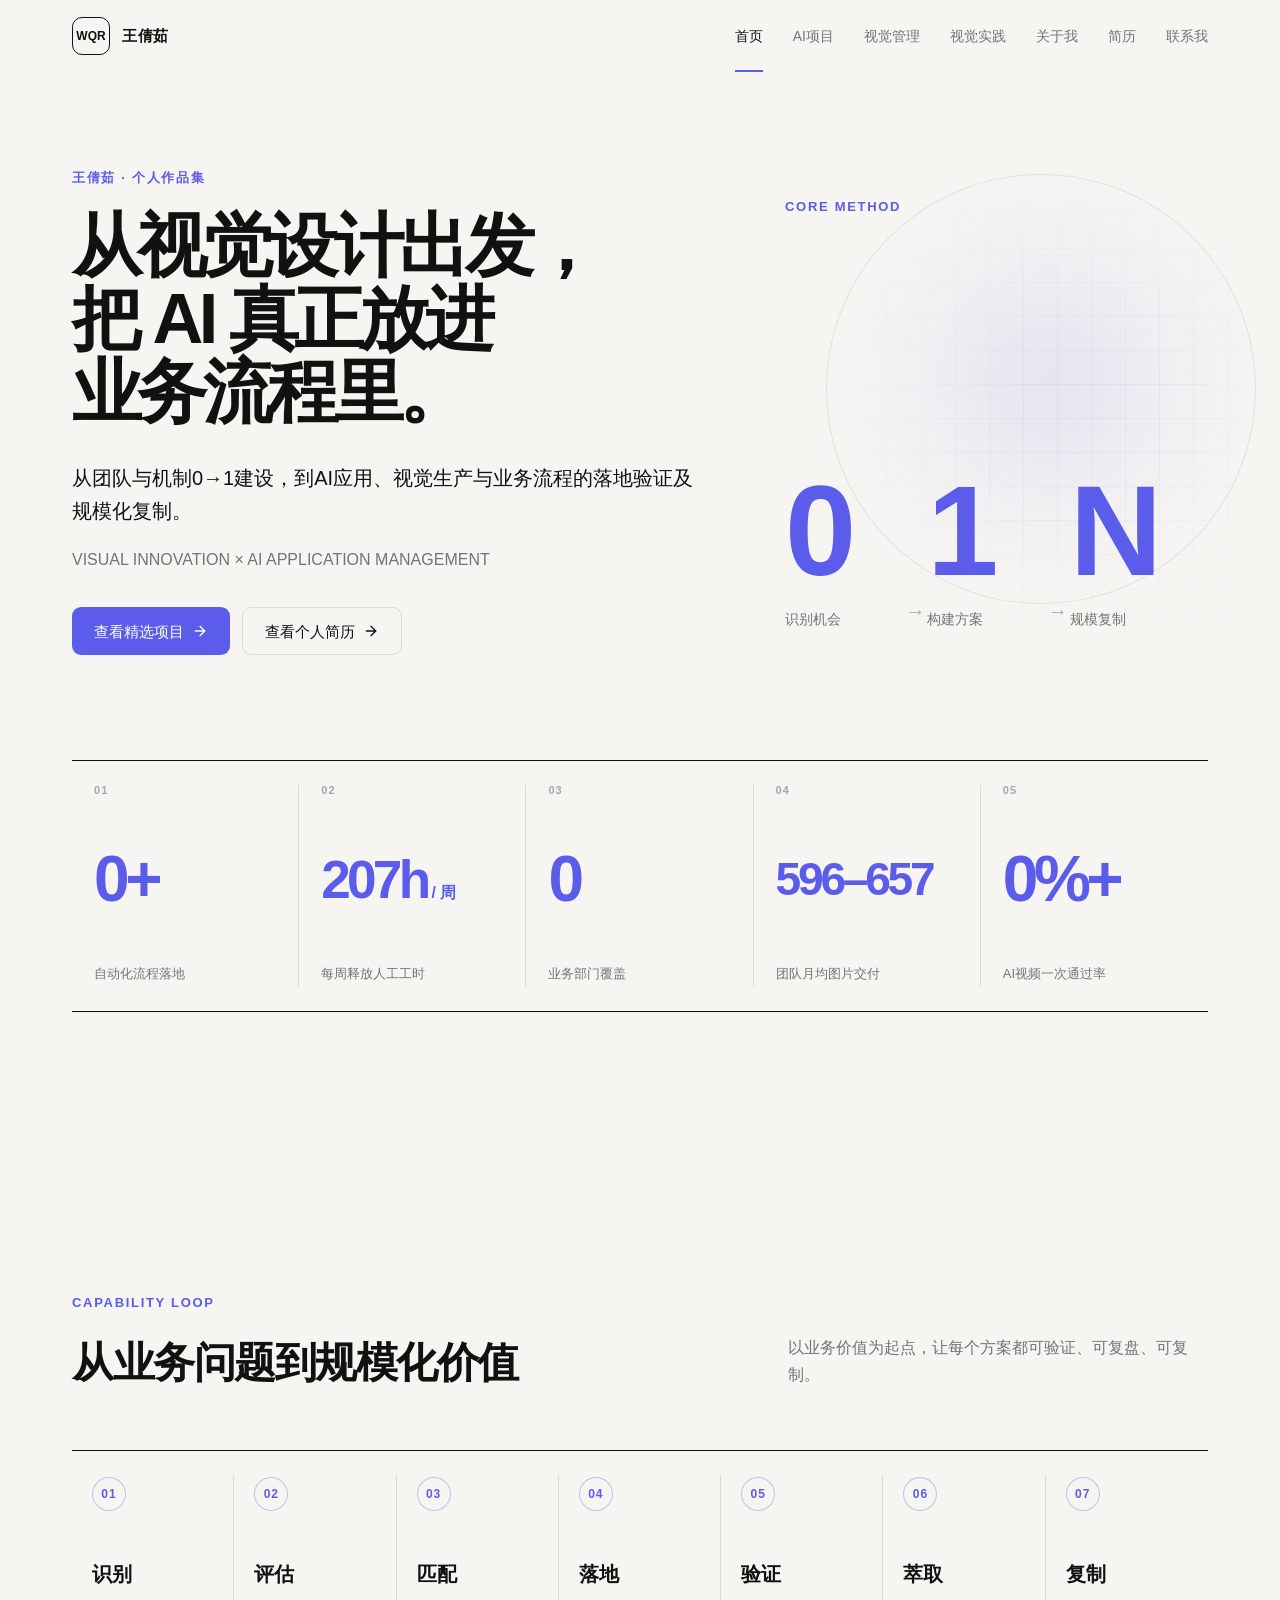
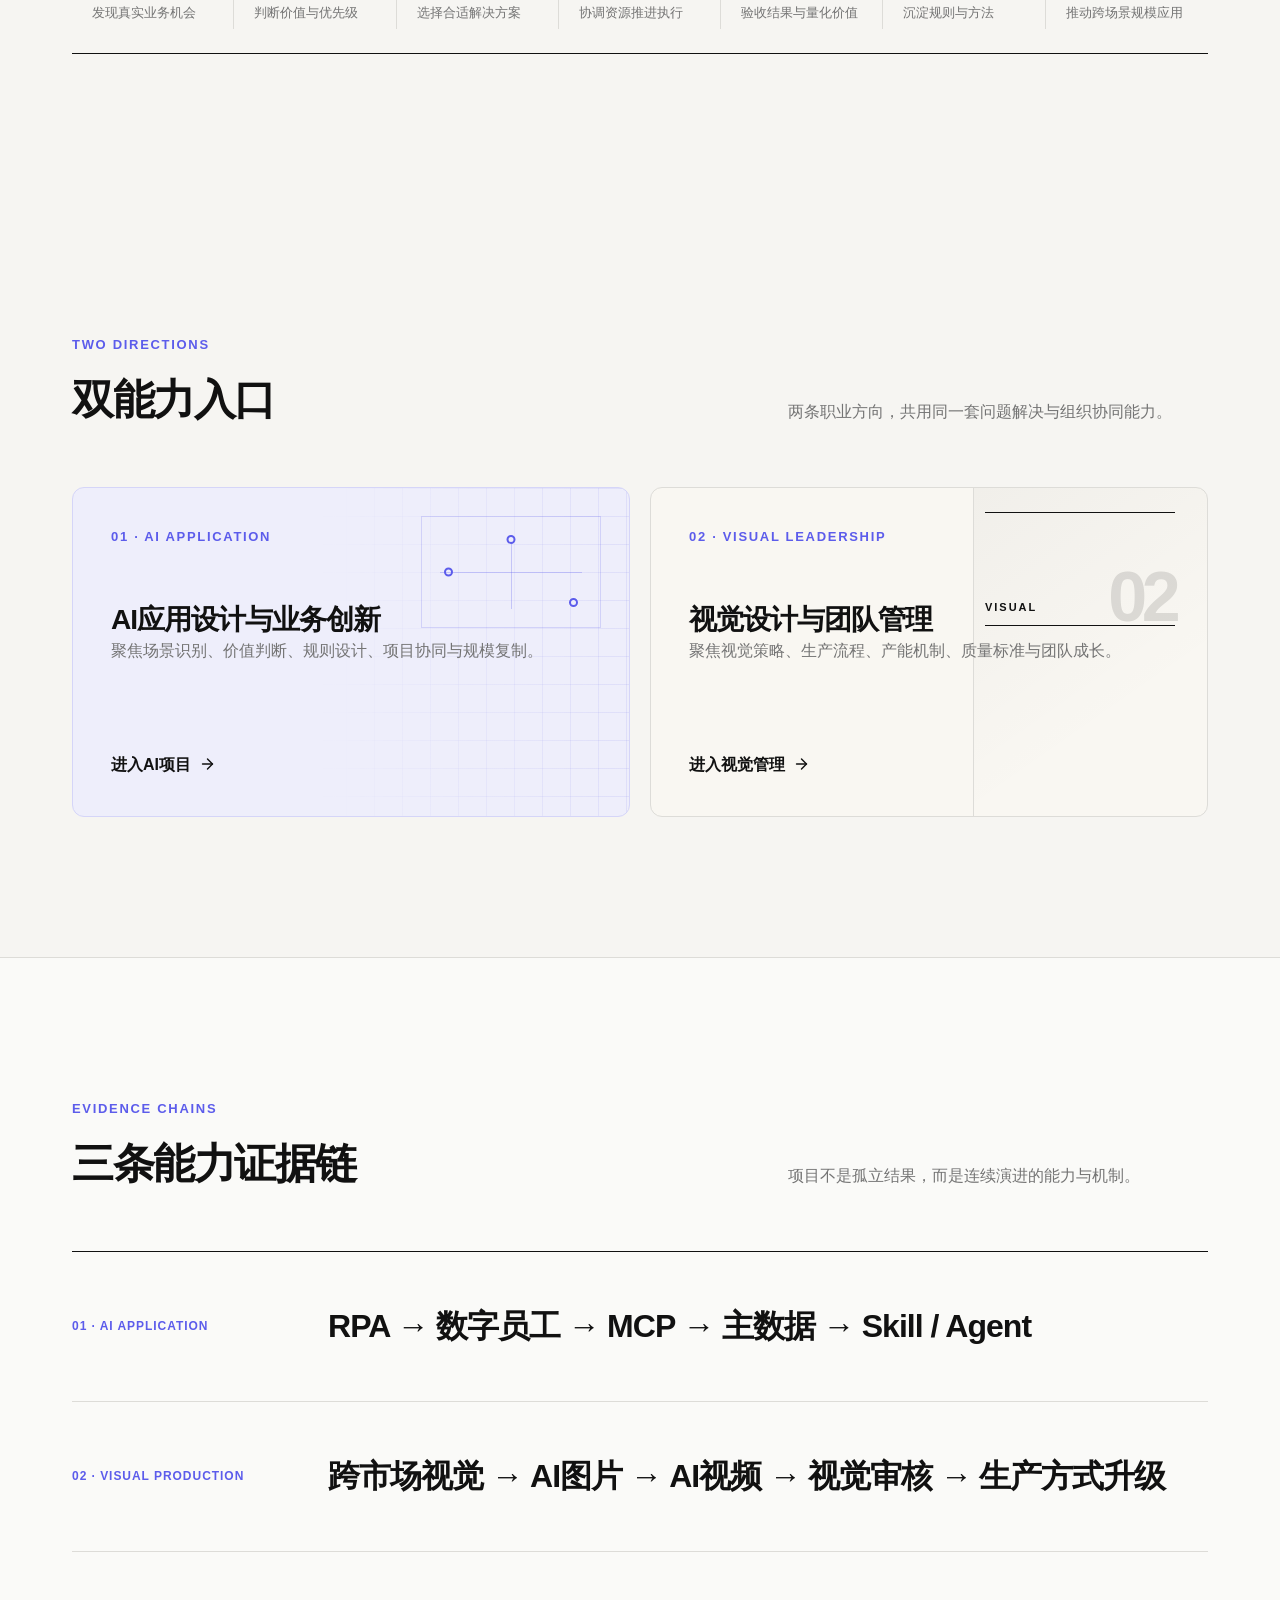
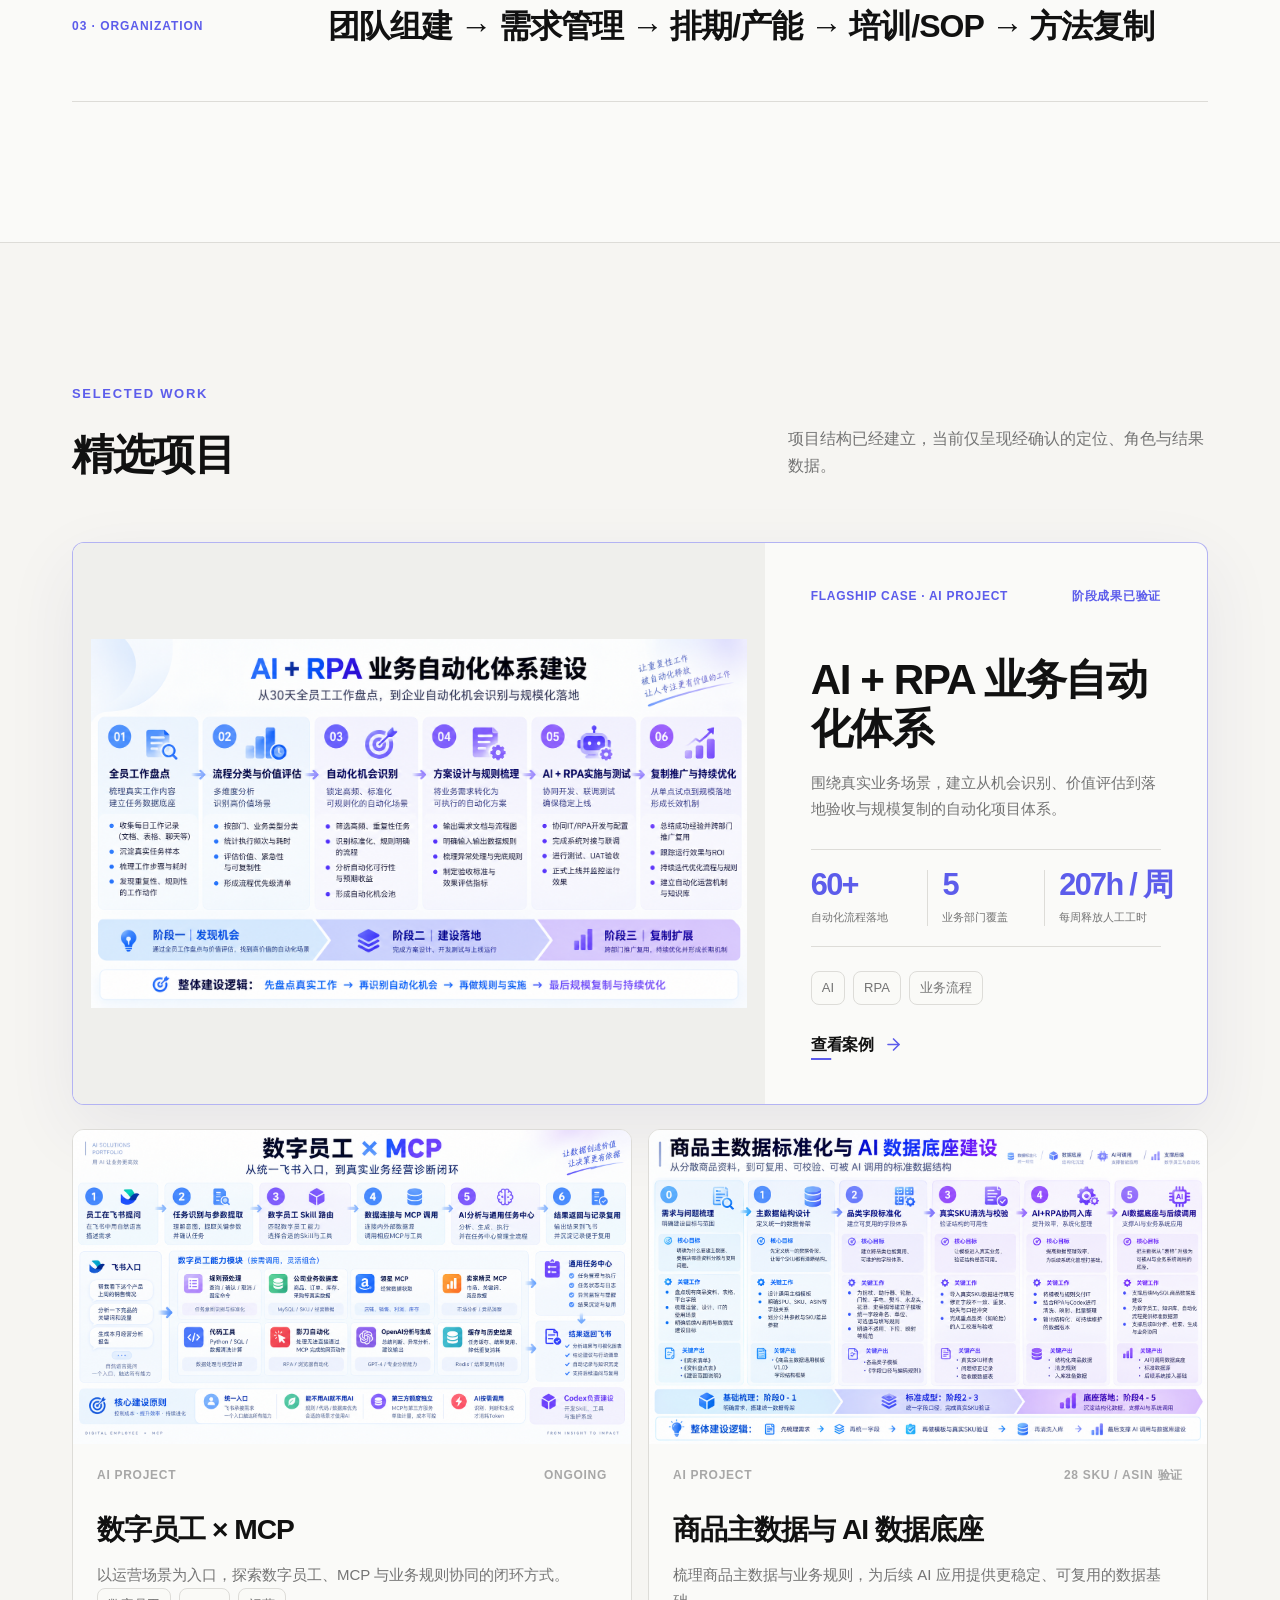
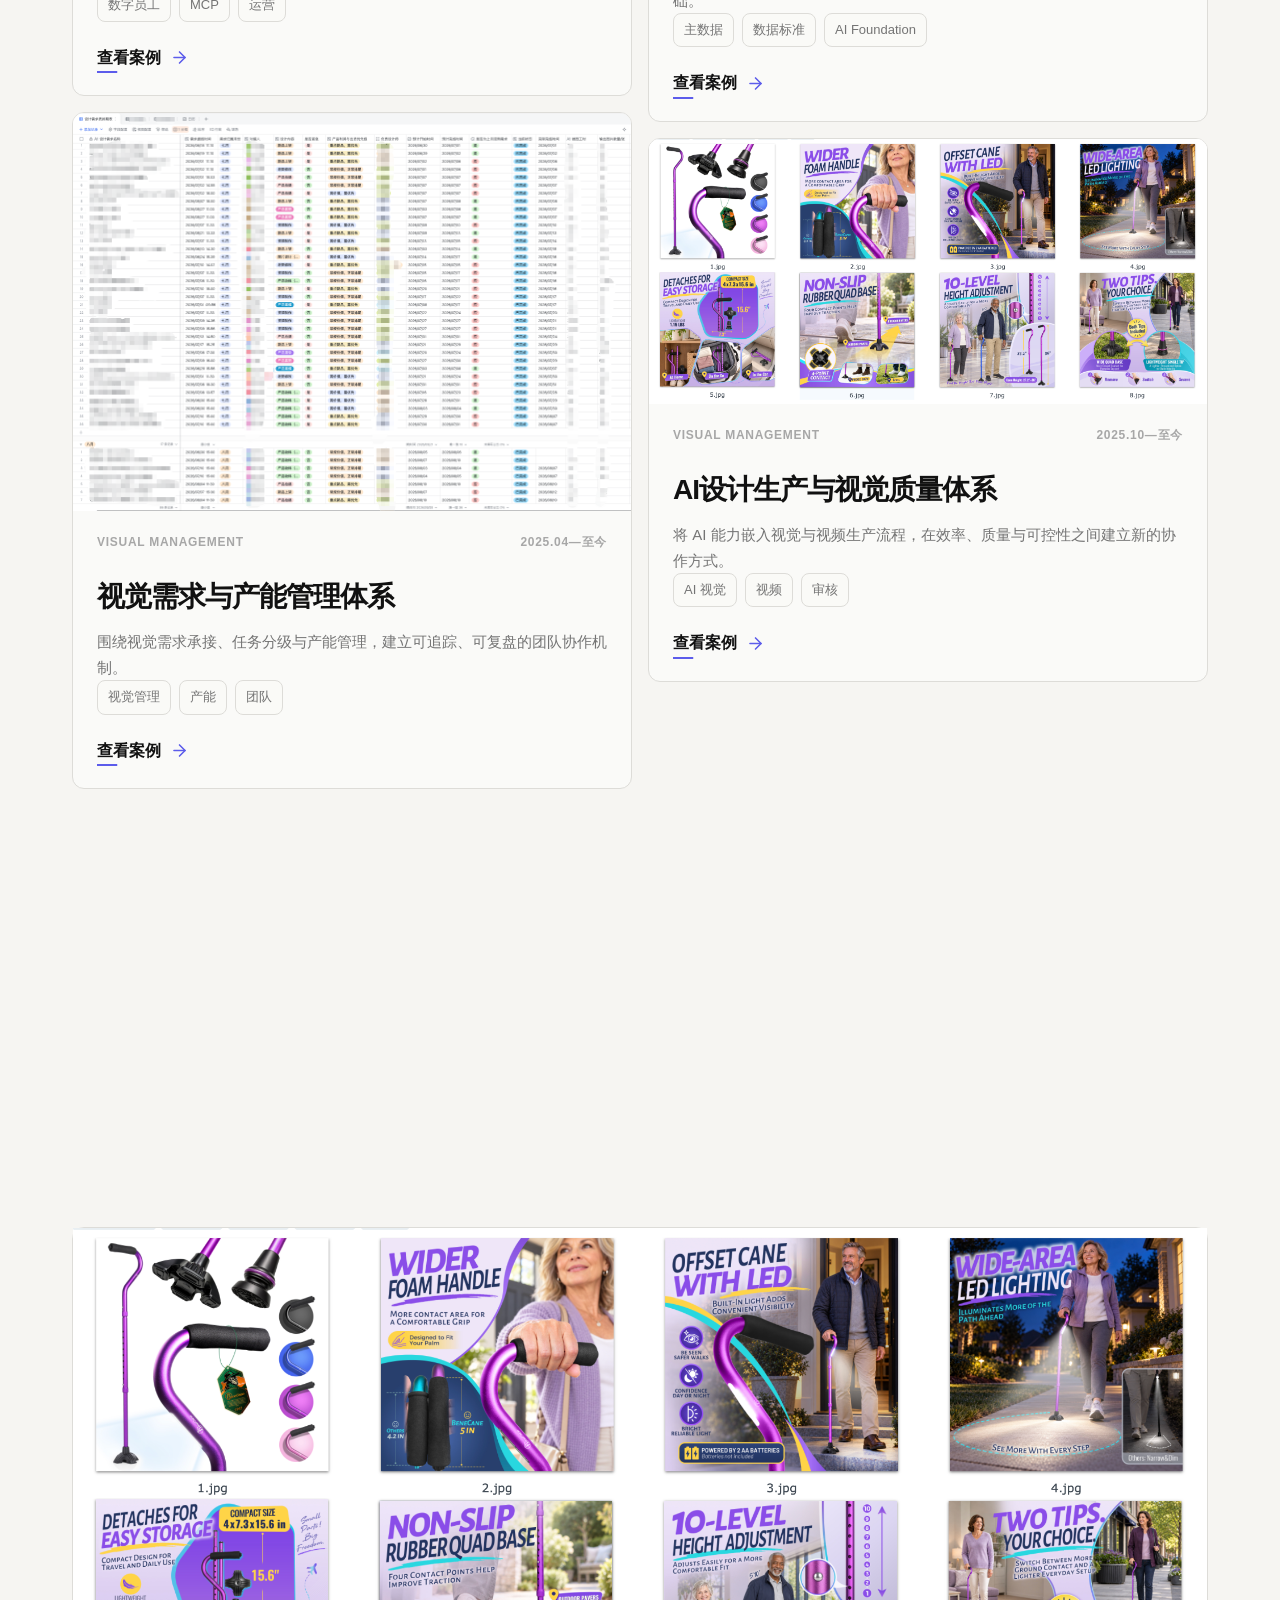
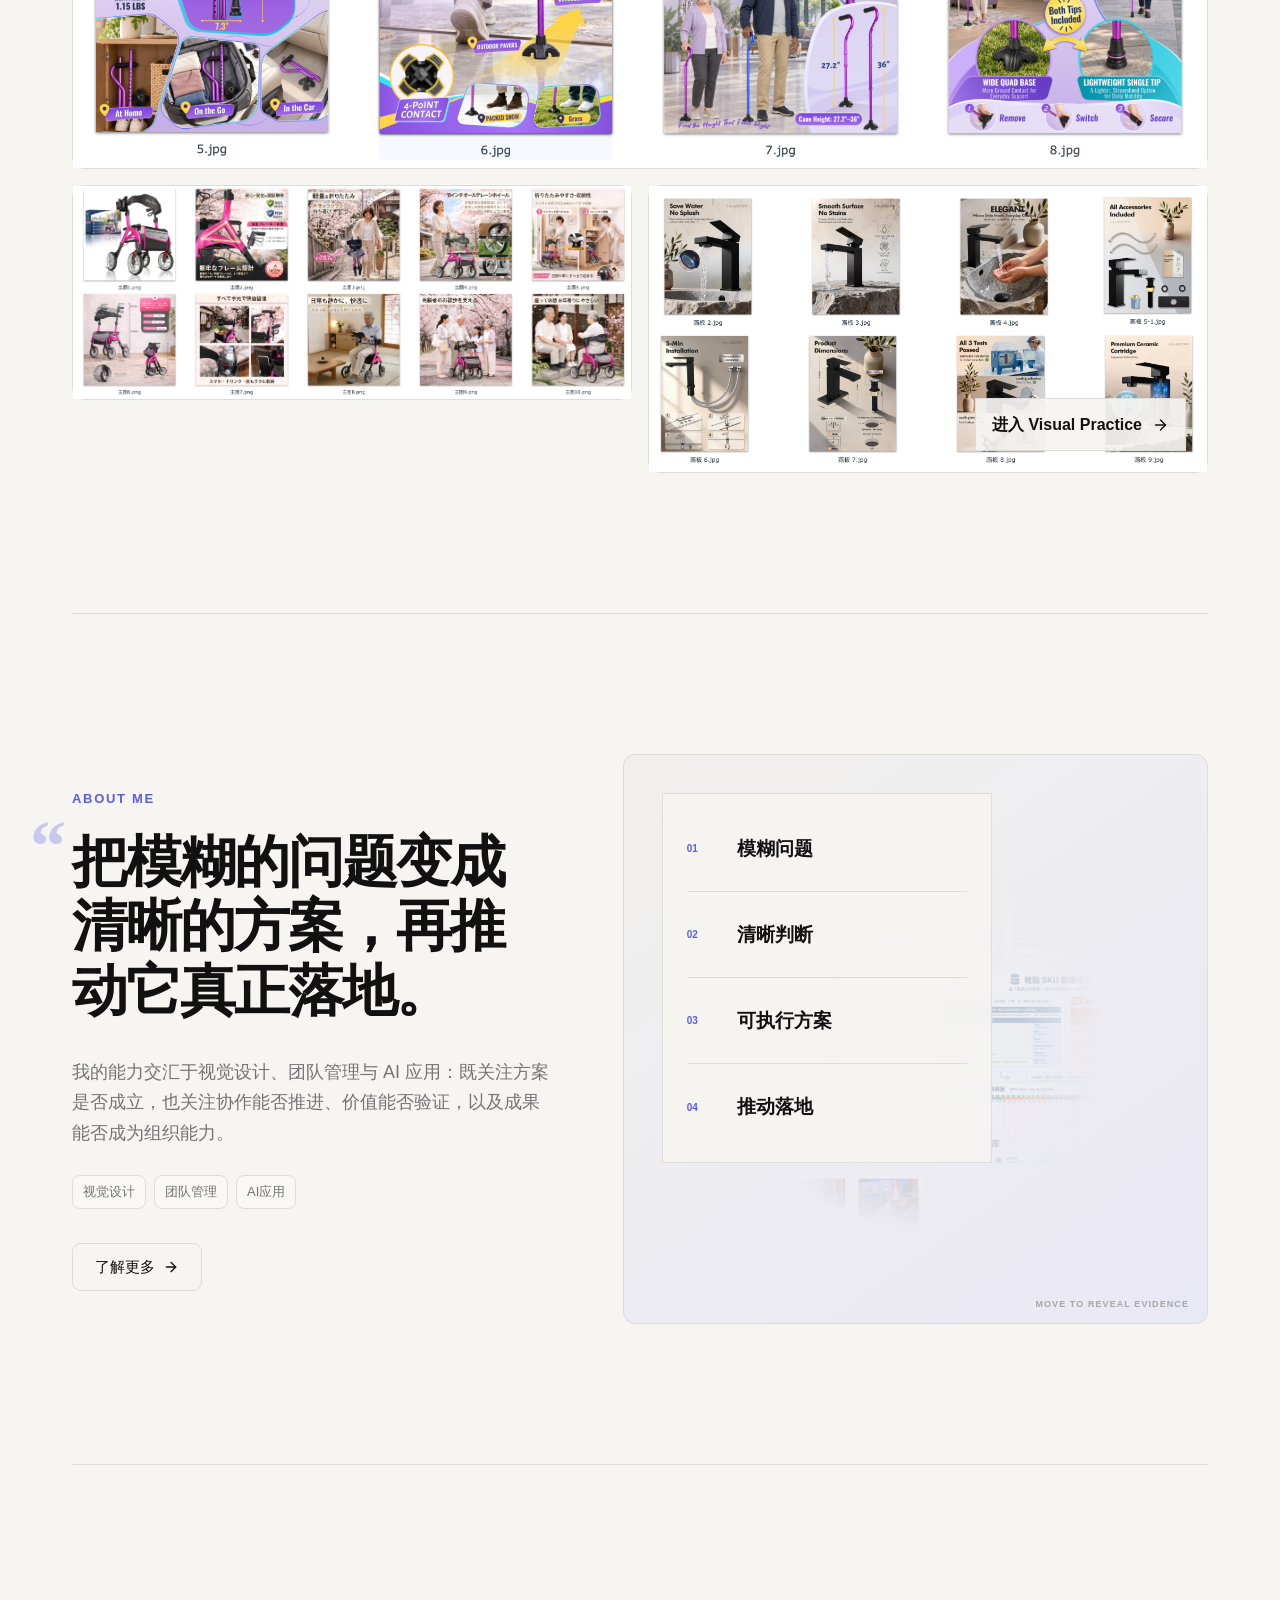
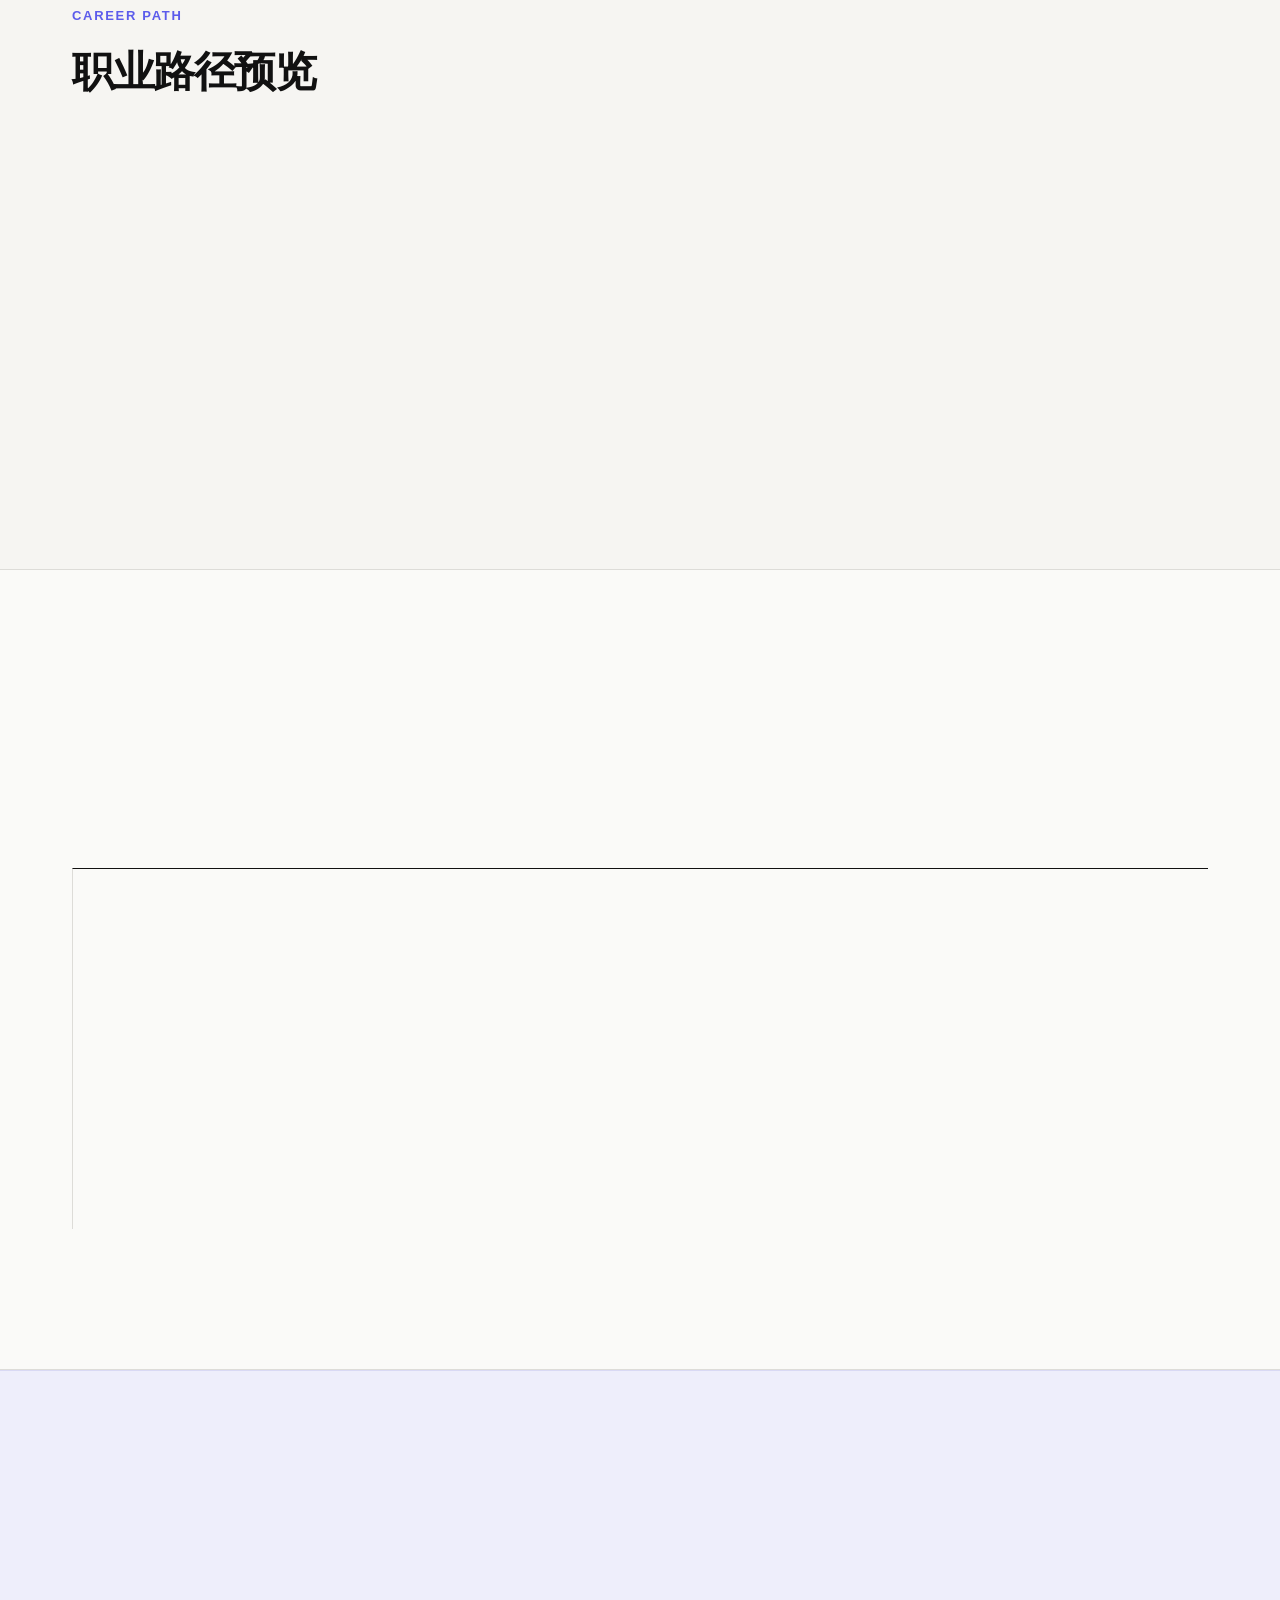
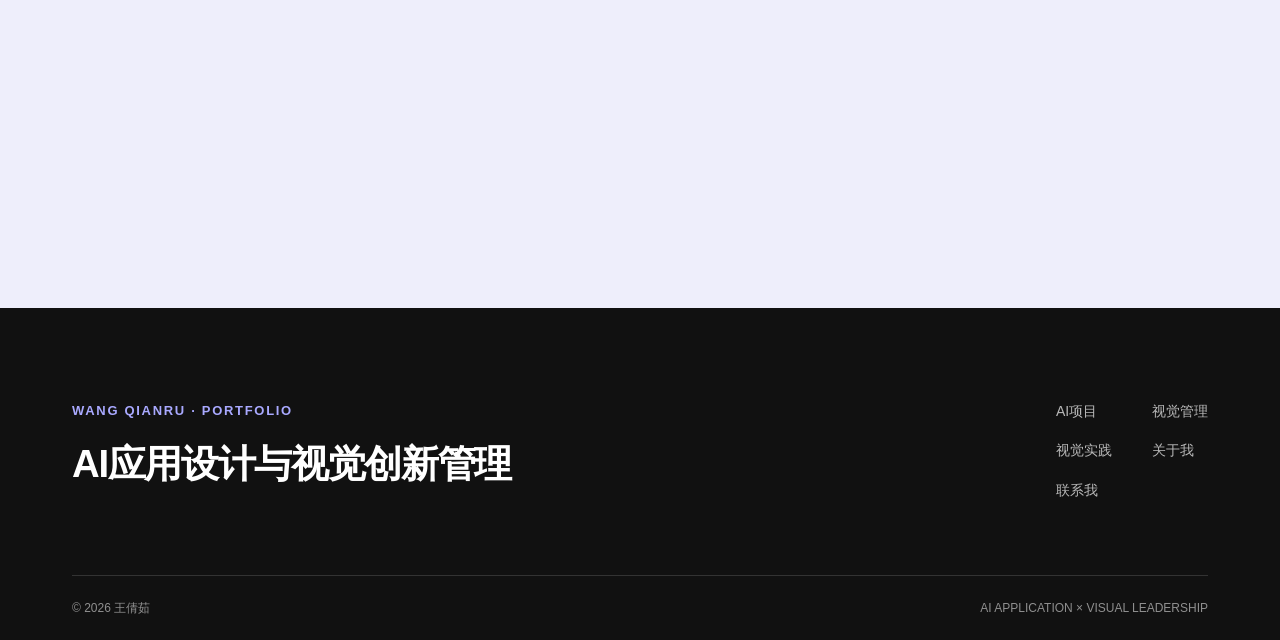
==== commit 88df73e3: "Auto deploy portfolio from qianru-portfolio" ====
--- a/index.html
+++ b/index.html
@@ -1 +1 @@
-<!DOCTYPE html><html lang="zh-CN"><head><meta charSet="utf-8"/><meta name="viewport" content="width=device-width, initial-scale=1"/><link rel="stylesheet" href="/_next/static/chunks/0zhmnipbsza-m.css" data-precedence="next"/><link rel="preload" as="script" fetchPriority="low" href="/_next/static/chunks/3__muui5h9rv7.js"/><script src="/_next/static/chunks/167etwuzt7xuc.js" async=""></script><script src="/_next/static/chunks/219rqkmz9px26.js" async=""></script><script src="/_next/static/chunks/41gir7-2zf8b4.js" async=""></script><script src="/_next/static/chunks/turbopack-1h4_unrcb3qzy.js" async=""></script><script src="/_next/static/chunks/1hxxeiwfhx_rj.js" async=""></script><script src="/_next/static/chunks/3g32w-y1h5htw.js" async=""></script><script src="/_next/static/chunks/2kp287s17l5rl.js" async=""></script><title>王倩茹｜AI应用设计与视觉创新管理</title><meta name="description" content="王倩茹个人作品集，聚焦AI应用设计、RPA、MCP、数字员工、业务流程标准化、视觉设计管理与AI视觉生产。"/><link rel="shortcut icon" href="/favicon.svg"/><link rel="icon" href="/favicon.svg"/><script src="/_next/static/chunks/0cz1d0mv5g_q7.js" noModule=""></script></head><body class="antialiased"><div hidden=""><!--$--><!--/$--></div><header class="site-header "><div class="shell header-inner"><a class="wordmark" href="/" aria-label="王倩茹作品集首页"><span>WQR</span><strong>王倩茹</strong></a><nav class="desktop-nav" aria-label="主导航"><a class="is-active" href="/">首页</a><a class="" href="/ai-projects">AI项目</a><a class="" href="/visual-management">视觉管理</a><a class="" href="/visual-practice">视觉实践</a><a class="" href="/about">关于我</a><a class="" href="/resume">简历</a><a class="" href="/resume#contact">联系我</a></nav><button class="menu-button" type="button" aria-label="打开菜单" aria-expanded="false"><svg xmlns="http://www.w3.org/2000/svg" width="24" height="24" viewBox="0 0 24 24" fill="none" stroke="currentColor" stroke-width="2" stroke-linecap="round" stroke-linejoin="round" class="lucide lucide-menu" aria-hidden="true"><path d="M4 5h16"></path><path d="M4 12h16"></path><path d="M4 19h16"></path></svg></button></div></header><main><section class="home-hero shell"><div class="home-hero__copy" style="opacity:0;transform:translateY(20px)"><p class="eyebrow">王倩茹 · 个人作品集</p><h1>从视觉设计出发，<br/>把 AI 真正放进<br/>业务流程里。</h1><p class="hero-lead">从团队与机制0→1建设，到AI应用、视觉生产与业务流程的落地验证及规模化复制。</p><p class="hero-support">VISUAL INNOVATION × AI APPLICATION MANAGEMENT</p><div class="button-row"><a href="#featured-projects" data-slot="button" data-variant="default" data-size="lg" class="inline-flex shrink-0 items-center justify-center gap-2 text-sm font-medium whitespace-nowrap transition-all outline-none focus-visible:border-ring focus-visible:ring-[3px] focus-visible:ring-ring/50 disabled:pointer-events-none disabled:opacity-50 aria-invalid:border-destructive aria-invalid:ring-destructive/20 dark:aria-invalid:ring-destructive/40 [&amp;_svg]:pointer-events-none [&amp;_svg]:shrink-0 [&amp;_svg:not([class*=&#x27;size-&#x27;])]:size-4 bg-primary text-primary-foreground hover:bg-primary/90 h-10 rounded-md px-6 has-[&gt;svg]:px-4 primary-button">查看精选项目<svg xmlns="http://www.w3.org/2000/svg" width="24" height="24" viewBox="0 0 24 24" fill="none" stroke="currentColor" stroke-width="2" stroke-linecap="round" stroke-linejoin="round" class="lucide lucide-arrow-right" aria-hidden="true"><path d="M5 12h14"></path><path d="m12 5 7 7-7 7"></path></svg></a><a href="/resume" data-slot="button" data-variant="outline" data-size="lg" class="inline-flex shrink-0 items-center justify-center gap-2 text-sm font-medium whitespace-nowrap transition-all outline-none focus-visible:border-ring focus-visible:ring-[3px] focus-visible:ring-ring/50 disabled:pointer-events-none disabled:opacity-50 aria-invalid:border-destructive aria-invalid:ring-destructive/20 dark:aria-invalid:ring-destructive/40 [&amp;_svg]:pointer-events-none [&amp;_svg]:shrink-0 [&amp;_svg:not([class*=&#x27;size-&#x27;])]:size-4 border bg-background shadow-xs hover:bg-accent hover:text-accent-foreground dark:border-input dark:bg-input/30 dark:hover:bg-input/50 h-10 rounded-md px-6 has-[&gt;svg]:px-4 secondary-button">查看个人简历<svg xmlns="http://www.w3.org/2000/svg" width="24" height="24" viewBox="0 0 24 24" fill="none" stroke="currentColor" stroke-width="2" stroke-linecap="round" stroke-linejoin="round" class="lucide lucide-arrow-right" aria-hidden="true"><path d="M5 12h14"></path><path d="m12 5 7 7-7 7"></path></svg></a></div></div><div class="home-hero__visual" style="opacity:0;transform:translateY(20px)"><p class="visual-note">CORE METHOD</p><div class="zero-one-n "><div class="zero-stage"><div class="zero-stage__number" style="color:#A7A7A7;opacity:0.4">0</div><span>识别机会</span><span class="zero-arrow" aria-hidden="true">→</span></div><div class="zero-stage"><div class="zero-stage__number" style="color:#A7A7A7;opacity:0.4">1</div><span>构建方案</span><span class="zero-arrow" aria-hidden="true">→</span></div><div class="zero-stage"><div class="zero-stage__number" style="color:#A7A7A7;opacity:0.4">N</div><span>规模复制</span></div></div></div></section><section class="metrics-section shell section-pad" aria-label="核心数据"><div class="" style="opacity:0;transform:translateY(20px)"><div class="home-metrics"><div class="home-metric"><span class="home-metric__index">01</span><strong><span>0<!-- -->+</span></strong><span class="home-metric__label">自动化流程落地</span></div><div class="home-metric"><span class="home-metric__index">02</span><strong><span>0<!-- -->h</span><small> / 周</small></strong><span class="home-metric__label">每周释放人工工时</span></div><div class="home-metric"><span class="home-metric__index">03</span><strong><span>0</span></strong><span class="home-metric__label">业务部门覆盖</span></div><div class="home-metric"><span class="home-metric__index">04</span><strong>596–657</strong><span class="home-metric__label">团队月均图片交付</span></div><div class="home-metric"><span class="home-metric__index">05</span><strong><span>0<!-- -->%+</span></strong><span class="home-metric__label">AI视频一次通过率</span></div></div></div></section><section class="shell section-pad" id="content"><div class="section-header" style="opacity:0;transform:translateY(20px)"><p class="eyebrow">CAPABILITY LOOP</p><div class="section-header__row"><h2>从业务问题到规模化价值</h2><p>以业务价值为起点，让每个方案都可验证、可复盘、可复制。</p></div></div><div class="home-process" style="opacity:0;transform:translateY(20px)"><div class="process-rail"><div class="process-node" style="border-color:#DDDCD8;color:#747474;opacity:0.45;transform:translateY(14px)"><span class="process-node__index">01</span><strong>识别</strong><p class="process-node__description">发现真实业务机会</p></div><div class="process-node" style="border-color:#DDDCD8;color:#747474;opacity:0.45;transform:translateY(14px)"><span class="process-node__index">02</span><strong>评估</strong><p class="process-node__description">判断价值与优先级</p></div><div class="process-node" style="border-color:#DDDCD8;color:#747474;opacity:0.45;transform:translateY(14px)"><span class="process-node__index">03</span><strong>匹配</strong><p class="process-node__description">选择合适解决方案</p></div><div class="process-node" style="border-color:#DDDCD8;color:#747474;opacity:0.45;transform:translateY(14px)"><span class="process-node__index">04</span><strong>落地</strong><p class="process-node__description">协调资源推进执行</p></div><div class="process-node" style="border-color:#DDDCD8;color:#747474;opacity:0.45;transform:translateY(14px)"><span class="process-node__index">05</span><strong>验证</strong><p class="process-node__description">验收结果与量化价值</p></div><div class="process-node" style="border-color:#DDDCD8;color:#747474;opacity:0.45;transform:translateY(14px)"><span class="process-node__index">06</span><strong>萃取</strong><p class="process-node__description">沉淀规则与方法</p></div><div class="process-node" style="border-color:#DDDCD8;color:#747474;opacity:0.45;transform:translateY(14px)"><span class="process-node__index">07</span><strong>复制</strong><p class="process-node__description">推动跨场景规模应用</p></div></div></div></section><section class="shell section-pad"><div class="section-header" style="opacity:0;transform:translateY(20px)"><p class="eyebrow">TWO DIRECTIONS</p><div class="section-header__row"><h2>双能力入口</h2><p>两条职业方向，共用同一套问题解决与组织协同能力。</p></div></div><div class="dual-entry-grid"><div class="entry-card entry-card--ai" style="opacity:0;transform:translateY(20px)"><div class="entry-card__system" aria-hidden="true"><span></span><span></span><span></span></div><p class="eyebrow">01 · AI APPLICATION</p><h3>AI应用设计与业务创新</h3><p>聚焦场景识别、价值判断、规则设计、项目协同与规模复制。</p><a href="/ai-projects">进入AI项目 <svg xmlns="http://www.w3.org/2000/svg" width="24" height="24" viewBox="0 0 24 24" fill="none" stroke="currentColor" stroke-width="2" stroke-linecap="round" stroke-linejoin="round" class="lucide lucide-arrow-right" aria-hidden="true"><path d="M5 12h14"></path><path d="m12 5 7 7-7 7"></path></svg></a></div><div class="entry-card entry-card--visual" style="opacity:0;transform:translateY(20px)"><div class="entry-card__editorial" aria-hidden="true"><span>VISUAL</span><strong>02</strong></div><p class="eyebrow">02 · VISUAL LEADERSHIP</p><h3>视觉设计与团队管理</h3><p>聚焦视觉策略、生产流程、产能机制、质量标准与团队成长。</p><a href="/visual-management">进入视觉管理 <svg xmlns="http://www.w3.org/2000/svg" width="24" height="24" viewBox="0 0 24 24" fill="none" stroke="currentColor" stroke-width="2" stroke-linecap="round" stroke-linejoin="round" class="lucide lucide-arrow-right" aria-hidden="true"><path d="M5 12h14"></path><path d="m12 5 7 7-7 7"></path></svg></a></div></div></section><section class="surface-section section-pad"><div class="shell"><div class="section-header" style="opacity:0;transform:translateY(20px)"><p class="eyebrow">EVIDENCE CHAINS</p><div class="section-header__row"><h2>三条能力证据链</h2><p>项目不是孤立结果，而是连续演进的能力与机制。</p></div></div><div class="evidence-chains"><div class="evidence-chain" style="opacity:0;transform:translateY(20px)"><span>01 · AI APPLICATION</span><strong>RPA → 数字员工 → MCP → 主数据 → Skill / Agent</strong></div><div class="evidence-chain" style="opacity:0;transform:translateY(20px)"><span>02 · VISUAL PRODUCTION</span><strong>跨市场视觉 → AI图片 → AI视频 → 视觉审核 → 生产方式升级</strong></div><div class="evidence-chain" style="opacity:0;transform:translateY(20px)"><span>03 · ORGANIZATION</span><strong>团队组建 → 需求管理 → 排期/产能 → 培训/SOP → 方法复制</strong></div></div></div></section><section class="shell section-pad" id="featured-projects"><div class="section-header" style="opacity:0;transform:translateY(20px)"><p class="eyebrow">SELECTED WORK</p><div class="section-header__row"><h2>精选项目</h2><p>项目结构已经建立，当前仅呈现经确认的定位、角色与结果数据。</p></div></div><div class="featured-projects"><article class="project-card project-card--ai-rpa-automation project-card--large"><a href="/projects/ai-rpa-automation" aria-label="查看项目：AI + RPA 业务自动化体系建设"><div class="project-card__media"><img class="project-card__image project-card__image--contain" src="/images/portfolio/case01/case01-03-demand-backlog.png" alt="AI + RPA 业务自动化体系真实项目素材" loading="lazy"/></div><div class="project-card__content"><div class="project-card__meta"><span>FLAGSHIP CASE · AI PROJECT</span><span>阶段成果已验证</span></div><h3>AI + RPA 业务自动化体系</h3><p>围绕真实业务场景，建立从机会识别、价值评估到落地验收与规模复制的自动化项目体系。</p><div class="project-card__metrics" aria-label="项目关键成果"><div><strong>60+</strong><span>自动化流程落地</span></div><div><strong>5</strong><span>业务部门覆盖</span></div><div><strong>207h / 周</strong><span>每周释放人工工时</span></div></div><div class="tag-row"><span class="tag">AI</span><span class="tag">RPA</span><span class="tag">业务流程</span></div><span class="card-link">查看案例 <svg xmlns="http://www.w3.org/2000/svg" width="24" height="24" viewBox="0 0 24 24" fill="none" stroke="currentColor" stroke-width="2" stroke-linecap="round" stroke-linejoin="round" class="lucide lucide-arrow-right" aria-hidden="true"><path d="M5 12h14"></path><path d="m12 5 7 7-7 7"></path></svg></span></div></a></article><div class="featured-project-columns"><div class="featured-project-column"><article class="project-card project-card--digital-employee-mcp "><a href="/projects/digital-employee-mcp" aria-label="查看项目：岗位数字员工 × MCP"><div class="project-card__media"><img class="project-card__image project-card__image--contain" src="/images/portfolio/case02/case02-01-architecture.png" alt="岗位数字员工 × MCP真实项目素材" loading="lazy"/></div><div class="project-card__content"><div class="project-card__meta"><span>AI PROJECT</span><span>ONGOING</span></div><h3>岗位数字员工 × MCP</h3><p>以运营场景为入口，探索数字员工、MCP 与业务规则协同的闭环方式。</p><div class="tag-row"><span class="tag">数字员工</span><span class="tag">MCP</span><span class="tag">运营</span></div><span class="card-link">查看案例 <svg xmlns="http://www.w3.org/2000/svg" width="24" height="24" viewBox="0 0 24 24" fill="none" stroke="currentColor" stroke-width="2" stroke-linecap="round" stroke-linejoin="round" class="lucide lucide-arrow-right" aria-hidden="true"><path d="M5 12h14"></path><path d="m12 5 7 7-7 7"></path></svg></span></div></a></article><article class="project-card project-card--visual-capacity-management "><a href="/projects/visual-capacity-management" aria-label="查看项目：视觉设计需求与产能管理体系"><div class="project-card__media"><img class="project-card__image project-card__image--contain" src="/images/portfolio/case04/case04-03-monthly-schedule.png" alt="视觉需求与产能管理体系真实项目素材" loading="lazy"/></div><div class="project-card__content"><div class="project-card__meta"><span>VISUAL MANAGEMENT</span><span>2025.04—至今</span></div><h3>视觉需求与产能管理体系</h3><p>围绕视觉需求承接、任务分级与产能管理，建立可追踪、可复盘的团队协作机制。</p><div class="tag-row"><span class="tag">视觉管理</span><span class="tag">产能</span><span class="tag">团队</span></div><span class="card-link">查看案例 <svg xmlns="http://www.w3.org/2000/svg" width="24" height="24" viewBox="0 0 24 24" fill="none" stroke="currentColor" stroke-width="2" stroke-linecap="round" stroke-linejoin="round" class="lucide lucide-arrow-right" aria-hidden="true"><path d="M5 12h14"></path><path d="m12 5 7 7-7 7"></path></svg></span></div></a></article></div><div class="featured-project-column"><article class="project-card project-card--product-master-data "><a href="/projects/product-master-data" aria-label="查看项目：商品主数据标准化与 AI 数据底座建设"><div class="project-card__media"><img class="project-card__image project-card__image--contain" src="/images/portfolio/case03/case03-05-final-tire-table.png" alt="商品主数据与 AI 数据底座真实项目素材" loading="lazy"/></div><div class="project-card__content"><div class="project-card__meta"><span>AI PROJECT</span><span>28 SKU / ASIN 验证</span></div><h3>商品主数据与 AI 数据底座</h3><p>梳理商品主数据与业务规则，为后续 AI 应用提供更稳定、可复用的数据基础。</p><div class="tag-row"><span class="tag">主数据</span><span class="tag">数据标准</span><span class="tag">AI Foundation</span></div><span class="card-link">查看案例 <svg xmlns="http://www.w3.org/2000/svg" width="24" height="24" viewBox="0 0 24 24" fill="none" stroke="currentColor" stroke-width="2" stroke-linecap="round" stroke-linejoin="round" class="lucide lucide-arrow-right" aria-hidden="true"><path d="M5 12h14"></path><path d="m12 5 7 7-7 7"></path></svg></span></div></a></article><article class="project-card project-card--ai-visual-video "><a href="/projects/ai-visual-video" aria-label="查看项目：AI设计生产与视觉质量体系"><div class="project-card__media"><img class="project-card__image project-card__image--cover" src="/images/portfolio/case05/visual-production/case05-vp-01-us-purple-led-cane.png" alt="AI设计生产与视觉质量体系真实项目素材" loading="lazy"/></div><div class="project-card__content"><div class="project-card__meta"><span>VISUAL MANAGEMENT</span><span>2025.10—至今</span></div><h3>AI设计生产与视觉质量体系</h3><p>将 AI 能力嵌入视觉与视频生产流程，在效率、质量与可控性之间建立新的协作方式。</p><div class="tag-row"><span class="tag">AI 视觉</span><span class="tag">视频</span><span class="tag">审核</span></div><span class="card-link">查看案例 <svg xmlns="http://www.w3.org/2000/svg" width="24" height="24" viewBox="0 0 24 24" fill="none" stroke="currentColor" stroke-width="2" stroke-linecap="round" stroke-linejoin="round" class="lucide lucide-arrow-right" aria-hidden="true"><path d="M5 12h14"></path><path d="m12 5 7 7-7 7"></path></svg></span></div></a></article></div></div></div></section><section class="shell section-pad"><div class="section-header" style="opacity:0;transform:translateY(20px)"><p class="eyebrow">VISUAL PRACTICE</p><div class="section-header__row"><h2>跨市场视觉实践</h2><p>同一品类进入不同市场时，视觉判断必须重新回到用户、场景与购买逻辑。</p></div></div><a class="home-visual-practice" href="/visual-practice"><div class="home-visual-practice__large" style="opacity:0;transform:translateY(20px)"><img src="/images/portfolio/case05/visual-production/case05-vp-01-us-purple-led-cane.png" alt="美国紫色带灯拐杖视觉实践" loading="lazy"/></div><div class="" style="opacity:0;transform:translateY(20px)"><img src="/images/portfolio/case05/visual-production/case05-vp-02-jp-pink-rollator.png" alt="日本粉色助行器视觉实践" loading="lazy"/></div><div class="" style="opacity:0;transform:translateY(20px)"><img src="/images/portfolio/case05/visual-production/case05-vp-05-eu-us-black-faucet.png" alt="欧美黑色水龙头视觉实践" loading="lazy"/></div><span>进入 Visual Practice <svg xmlns="http://www.w3.org/2000/svg" width="24" height="24" viewBox="0 0 24 24" fill="none" stroke="currentColor" stroke-width="2" stroke-linecap="round" stroke-linejoin="round" class="lucide lucide-arrow-right" aria-hidden="true"><path d="M5 12h14"></path><path d="m12 5 7 7-7 7"></path></svg></span></a></section><section class="shell section-pad about-preview about-preview--reveal"><div class="about-preview__copy" style="opacity:0;transform:translateY(20px)"><p class="eyebrow">ABOUT ME</p><h2>把模糊的问题变成清晰的方案，再推动它真正落地。</h2><p>我的能力交汇于视觉设计、团队管理与 AI 应用：既关注方案是否成立，也关注协作能否推进、价值能否验证，以及成果能否成为组织能力。</p><div class="tag-row"><span class="tag">视觉设计</span><span class="tag">团队管理</span><span class="tag">AI应用</span></div><a href="/about" data-slot="button" data-variant="outline" data-size="lg" class="inline-flex shrink-0 items-center justify-center gap-2 text-sm font-medium whitespace-nowrap transition-all outline-none focus-visible:border-ring focus-visible:ring-[3px] focus-visible:ring-ring/50 disabled:pointer-events-none disabled:opacity-50 aria-invalid:border-destructive aria-invalid:ring-destructive/20 dark:aria-invalid:ring-destructive/40 [&amp;_svg]:pointer-events-none [&amp;_svg]:shrink-0 [&amp;_svg:not([class*=&#x27;size-&#x27;])]:size-4 border bg-background shadow-xs hover:bg-accent hover:text-accent-foreground dark:border-input dark:bg-input/30 dark:hover:bg-input/50 h-10 rounded-md px-6 has-[&gt;svg]:px-4 secondary-button">了解更多<svg xmlns="http://www.w3.org/2000/svg" width="24" height="24" viewBox="0 0 24 24" fill="none" stroke="currentColor" stroke-width="2" stroke-linecap="round" stroke-linejoin="round" class="lucide lucide-arrow-right" aria-hidden="true"><path d="M5 12h14"></path><path d="m12 5 7 7-7 7"></path></svg></a></div><div class="" style="opacity:0;transform:translateY(20px)"><div class="mouse-reveal"><div class="mouse-reveal__media" aria-hidden="true"><figure><img src="/images/portfolio/case01/case01-01-timesheet-cleaning.png" alt="" loading="lazy"/><figcaption>工作盘点</figcaption></figure><figure><img src="/images/portfolio/case02/case02-03-real-asin-execution.png" alt="" loading="lazy"/><figcaption>数字员工</figcaption></figure><figure><img src="/images/portfolio/case03/case03-05-final-tire-table.png" alt="" loading="lazy"/><figcaption>商品数据库</figcaption></figure><figure><img src="/images/portfolio/case05/visual-production/case05-vp-01-us-purple-led-cane.png" alt="" loading="lazy"/><figcaption>AI视觉</figcaption></figure></div><div class="mouse-reveal__sequence"><div><span>01</span><strong>模糊问题</strong></div><div><span>02</span><strong>清晰判断</strong></div><div><span>03</span><strong>可执行方案</strong></div><div><span>04</span><strong>推动落地</strong></div></div><p class="mouse-reveal__hint">MOVE TO REVEAL EVIDENCE</p></div></div></section><section class="shell section-pad"><div class="section-header" style="opacity:0;transform:translateY(20px)"><p class="eyebrow">CAREER PATH</p><div class="section-header__row"><h2>职业路径预览</h2></div></div><div class="timeline-preview"><div class="capability-card" style="opacity:0;transform:translateY(20px)"><span>01 / 2024.06 — 2025.03</span><h3>高级视觉设计师</h3><p>以专业视觉能力进入业务与市场。</p></div><div class="capability-card" style="opacity:0;transform:translateY(20px)"><span>02 / 2025.04 — 2026.03</span><h3>视觉设计部主管 / AI项目负责人</h3><p>从个人执行走向团队机制与AI项目推进。</p></div><div class="capability-card" style="opacity:0;transform:translateY(20px)"><span>03 / 2026.03 — 至今</span><h3>视觉设计部负责人兼 AI 创新部负责人</h3><p>连接视觉、组织管理与AI应用。</p></div></div></section><section class="surface-section section-pad"><div class="shell"><div class="section-header" style="opacity:0;transform:translateY(20px)"><p class="eyebrow">CAREER DIRECTIONS</p><div class="section-header__row"><h2>两个求职方向</h2><p>视觉创新与 AI 应用管理，在两条路径中形成互相支撑的专业能力。</p></div></div><div class="career-directions"><div class="career-direction" style="opacity:0;transform:translateY(20px)"><span>DIRECTION 01</span><p>AI APPLICATION × BUSINESS INNOVATION</p><h3>AI应用与业务创新管理</h3><strong>AI应用项目经理 / AI应用设计主管 / AI创新项目负责人</strong><p>聚焦业务场景识别、AI解决方案设计、数字员工 / MCP / Skill、跨部门项目推进与规模化落地。</p></div><div class="career-direction" style="opacity:0;transform:translateY(20px)"><span>DIRECTION 02</span><p>VISUAL DESIGN × AI VISUAL MANAGEMENT</p><h3>视觉设计与AI视觉管理</h3><strong>视觉设计主管 / 视觉设计经理 / AI视觉负责人</strong><p>聚焦跨市场视觉策略、团队与产能管理、AI视觉生产、质量体系与设计能力复制。</p></div></div></div></section><section class="cta-section"><div class="shell cta-inner" style="opacity:0;transform:translateY(20px)"><p class="eyebrow">NEXT CONVERSATION</p><h2>用AI解决真实问题，用设计放大业务价值</h2><div class="button-row"><a href="/resume#contact" data-slot="button" data-variant="default" data-size="lg" class="inline-flex shrink-0 items-center justify-center gap-2 text-sm font-medium whitespace-nowrap transition-all outline-none focus-visible:border-ring focus-visible:ring-[3px] focus-visible:ring-ring/50 disabled:pointer-events-none disabled:opacity-50 aria-invalid:border-destructive aria-invalid:ring-destructive/20 dark:aria-invalid:ring-destructive/40 [&amp;_svg]:pointer-events-none [&amp;_svg]:shrink-0 [&amp;_svg:not([class*=&#x27;size-&#x27;])]:size-4 bg-primary text-primary-foreground hover:bg-primary/90 h-10 rounded-md px-6 has-[&gt;svg]:px-4 primary-button">联系我<svg xmlns="http://www.w3.org/2000/svg" width="24" height="24" viewBox="0 0 24 24" fill="none" stroke="currentColor" stroke-width="2" stroke-linecap="round" stroke-linejoin="round" class="lucide lucide-arrow-right" aria-hidden="true"><path d="M5 12h14"></path><path d="m12 5 7 7-7 7"></path></svg></a><a href="/resume" data-slot="button" data-variant="outline" data-size="lg" class="inline-flex shrink-0 items-center justify-center gap-2 text-sm font-medium whitespace-nowrap transition-all outline-none focus-visible:border-ring focus-visible:ring-[3px] focus-visible:ring-ring/50 disabled:pointer-events-none disabled:opacity-50 aria-invalid:border-destructive aria-invalid:ring-destructive/20 dark:aria-invalid:ring-destructive/40 [&amp;_svg]:pointer-events-none [&amp;_svg]:shrink-0 [&amp;_svg:not([class*=&#x27;size-&#x27;])]:size-4 border bg-background shadow-xs hover:bg-accent hover:text-accent-foreground dark:border-input dark:bg-input/30 dark:hover:bg-input/50 h-10 rounded-md px-6 has-[&gt;svg]:px-4 secondary-button">查看简历<svg xmlns="http://www.w3.org/2000/svg" width="24" height="24" viewBox="0 0 24 24" fill="none" stroke="currentColor" stroke-width="2" stroke-linecap="round" stroke-linejoin="round" class="lucide lucide-arrow-right" aria-hidden="true"><path d="M5 12h14"></path><path d="m12 5 7 7-7 7"></path></svg></a></div></div></section></main><!--$--><!--/$--><footer class="site-footer"><div class="shell footer-grid"><div><p class="eyebrow">WANG QIANRU · PORTFOLIO</p><h2>AI应用设计与视觉创新管理</h2></div><div class="footer-links"><a href="/ai-projects">AI项目</a><a href="/visual-management">视觉管理</a><a href="/visual-practice">视觉实践</a><a href="/about">关于我</a><a href="/resume#contact">联系我</a></div></div><div class="shell footer-meta"><span>© <!-- -->2026<!-- --> 王倩茹</span><span>AI APPLICATION × VISUAL LEADERSHIP</span></div></footer><script src="/_next/static/chunks/3__muui5h9rv7.js" id="_R_" async=""></script><script>(self.__next_f=self.__next_f||[]).push([0])</script><script>self.__next_f.push([1,"1:\"$Sreact.fragment\"\n2:I[48303,[\"/_next/static/chunks/1hxxeiwfhx_rj.js\"],\"SiteHeader\"]\n3:I[61332,[\"/_next/static/chunks/1hxxeiwfhx_rj.js\"],\"default\"]\n4:I[96422,[\"/_next/static/chunks/1hxxeiwfhx_rj.js\"],\"default\"]\n5:I[63632,[\"/_next/static/chunks/1hxxeiwfhx_rj.js\",\"/_next/static/chunks/3g32w-y1h5htw.js\",\"/_next/static/chunks/2kp287s17l5rl.js\"],\"Reveal\"]\n6:I[89102,[\"/_next/static/chunks/1hxxeiwfhx_rj.js\",\"/_next/static/chunks/3g32w-y1h5htw.js\",\"/_next/static/chunks/2kp287s17l5rl.js\"],\"PrimaryLink\"]\n7:I[89102,[\"/_next/static/chunks/1hxxeiwfhx_rj.js\",\"/_next/static/chunks/3g32w-y1h5htw.js\",\"/_next/static/chunks/2kp287s17l5rl.js\"],\"SecondaryLink\"]\n8:I[63632,[\"/_next/static/chunks/1hxxeiwfhx_rj.js\",\"/_next/static/chunks/3g32w-y1h5htw.js\",\"/_next/static/chunks/2kp287s17l5rl.js\"],\"ZeroOneN\"]\n9:I[89102,[\"/_next/static/chunks/1hxxeiwfhx_rj.js\",\"/_next/static/chunks/3g32w-y1h5htw.js\",\"/_next/static/chunks/2kp287s17l5rl.js\"],\"HomeMetrics\"]\na:I[89102,[\"/_next/static/chunks/1hxxeiwfhx_rj.js\",\"/_next/static/chunks/3g32w-y1h5htw.js\",\"/_next/static/chunks/2kp287s17l5rl.js\"],\"SectionHeader\"]\nb:I[63632,[\"/_next/static/chunks/1hxxeiwfhx_rj.js\",\"/_next/static/chunks/3g32w-y1h5htw.js\",\"/_next/static/chunks/2kp287s17l5rl.js\"],\"ProcessRail\"]\nc:I[33196,[\"/_next/static/chunks/1hxxeiwfhx_rj.js\",\"/_next/static/chunks/3g32w-y1h5htw.js\",\"/_next/static/chunks/2kp287s17l5rl.js\"],\"default\"]\n19:I[3395,[\"/_next/static/chunks/1hxxeiwfhx_rj.js\"],\"default\",1]\n:HL[\"/_next/static/chunks/0zhmnipbsza-m.css\",\"style\"]\n0:{\"P\":null,\"c\":[\"\",\"\"],\"q\":\"\",\"i\":false,\"f\":[[[\"\",{\"children\":[\"__PAGE__\",{},\"$undefined\",\"$undefined\",4608]},\"$undefined\",\"$undefined\",4624],[[\"$\",\"$1\",\"c\",{\"children\":[[[\"$\",\"link\",\"0\",{\"rel\":\"stylesheet\",\"href\":\"/_next/static/chunks/0zhmnipbsza-m.css\",\"precedence\":\"next\",\"crossOrigin\":\"$undefined\",\"nonce\":\"$undefined\"}],[\"$\",\"script\",\"script-0\",{\"src\":\"/_next/static/chunks/1hxxeiwfhx_rj.js\",\"async\":true,\"nonce\":\"$undefined\"}]],[\"$\",\"html\",null,{\"lang\":\"zh-CN\",\"children\":[\"$\",\"body\",null,{\"className\":\"antialiased\",\"children\":[[\"$\",\"$L2\",null,{}],[\"$\",\"$L3\",null,{\"parallelRouterKey\":\"children\",\"error\":\"$undefined\",\"errorStyles\":\"$undefined\",\"errorScripts\":\"$undefined\",\"template\":[\"$\",\"$L4\",null,{}],\"templateStyles\":\"$undefined\",\"templateScripts\":\"$undefined\",\"notFound\":[[[\"$\",\"title\",null,{\"children\":\"404: This page could not be found.\"}],[\"$\",\"div\",null,{\"style\":{\"fontFamily\":\"system-ui,\\\"Segoe UI\\\",Roboto,Helvetica,Arial,sans-serif,\\\"Apple Color Emoji\\\",\\\"Segoe UI Emoji\\\"\",\"height\":\"100vh\",\"textAlign\":\"center\",\"display\":\"flex\",\"flexDirection\":\"column\",\"alignItems\":\"center\",\"justifyContent\":\"center\"},\"children\":[\"$\",\"div\",null,{\"children\":[[\"$\",\"style\",null,{\"dangerouslySetInnerHTML\":{\"__html\":\"body{color:#000;background:#fff;margin:0}.next-error-h1{border-right:1px solid rgba(0,0,0,.3)}@media (prefers-color-scheme:dark){body{color:#fff;background:#000}.next-error-h1{border-right:1px solid rgba(255,255,255,.3)}}\"}}],[\"$\",\"h1\",null,{\"className\":\"next-error-h1\",\"style\":{\"display\":\"inline-block\",\"margin\":\"0 20px 0 0\",\"padding\":\"0 23px 0 0\",\"fontSize\":24,\"fontWeight\":500,\"verticalAlign\":\"top\",\"lineHeight\":\"49px\"},\"children\":404}],[\"$\",\"div\",null,{\"style\":{\"display\":\"inline-block\"},\"children\":[\"$\",\"h2\",null,{\"style\":{\"fontSize\":14,\"fontWeight\":400,\"lineHeight\":\"49px\",\"margin\":0},\"children\":\"This page could not be found.\"}]}]]}]}]],[]],\"forbidden\":\"$undefined\",\"unauthorized\":\"$undefined\"}],[\"$\",\"footer\",null,{\"className\":\"site-footer\",\"children\":[[\"$\",\"div\",null,{\"className\":\"shell footer-grid\",\"children\":[[\"$\",\"div\",null,{\"children\":[[\"$\",\"p\",null,{\"className\":\"eyebrow\",\"children\":\"WANG QIANRU · PORTFOLIO\"}],[\"$\",\"h2\",null,{\"children\":\"AI应用设计与视觉创新管理\"}]]}],[\"$\",\"div\",null,{\"className\":\"footer-links\",\"children\":[[\"$\",\"a\",null,{\"href\":\"/ai-projects\",\"children\":\"AI项目\"}],[\"$\",\"a\",null,{\"href\":\"/visual-management\",\"children\":\"视觉管理\"}],[\"$\",\"a\",null,{\"href\":\"/visual-practice\",\"children\":\"视觉实践\"}],[\"$\",\"a\",null,{\"href\":\"/about\",\"children\":\"关于我\"}],[\"$\",\"a\",null,{\"href\":\"/resume#contact\",\"children\":\"联系我\"}]]}]]}],[\"$\",\"div\",null,{\"className\":\"shell footer-meta\",\"children\":[[\"$\",\"span\",null,{\"children\":[\"© \",2026,\" 王倩茹\"]}],[\"$\",\"span\",null,{\"children\":\"AI APPLICATION × VISUAL LEADERSHIP\"}]]}]]}]]}]}]]}],{\"children\":[[\"$\",\"$1\",\"c\",{\"children\":[[\"$\",\"main\",null,{\"children\":[[\"$\",\"section\",null,{\"className\":\"home-hero shell\",\"children\":[[\"$\",\"$L5\",null,{\"className\":\"home-hero__copy\",\"children\":[[\"$\",\"p\",null,{\"className\":\"eyebrow\",\"children\":\"王倩茹 · 个人作品集\"}],[\"$\",\"h1\",null,{\"children\":[\"从视觉设计出发，\",[\"$\",\"br\",null,{}],\"把 AI 真正放进\",[\"$\",\"br\",null,{}],\"业务流程里。\"]}],[\"$\",\"p\",null,{\"className\":\"hero-lead\",\"children\":\"从团队与机制0→1建设，到AI应用、视觉生产与业务流程的落地验证及规模化复制。\"}],[\"$\",\"p\",null,{\"className\":\"hero-support\",\"children\":\"VISUAL INNOVATION × AI APPLICATION MANAGEMENT\"}],[\"$\",\"div\",null,{\"className\":\"button-row\",\"children\":[[\"$\",\"$L6\",null,{\"href\":\"#featured-projects\",\"children\":\"查看精选项目\"}],[\"$\",\"$L7\",null,{\"href\":\"/resume\",\"children\":\"查看个人简历\"}]]}]]}],[\"$\",\"$L5\",null,{\"className\":\"home-hero__visual\",\"delay\":0.12,\"children\":[[\"$\",\"p\",null,{\"className\":\"visual-note\",\"children\":\"CORE METHOD\"}],[\"$\",\"$L8\",null,{}]]}]]}],[\"$\",\"section\",null,{\"className\":\"metrics-section shell section-pad\",\"aria-label\":\"核心数据\",\"children\":[\"$\",\"$L5\",null,{\"children\":[\"$\",\"$L9\",null,{}]}]}],[\"$\",\"section\",null,{\"className\":\"shell section-pad\",\"id\":\"content\",\"children\":[[\"$\",\"$La\",null,{\"eyebrow\":\"CAPABILITY LOOP\",\"title\":\"从业务问题到规模化价值\",\"intro\":\"以业务价值为起点，让每个方案都可验证、可复盘、可复制。\"}],[\"$\",\"$L5\",null,{\"className\":\"home-process\",\"children\":[\"$\",\"$Lb\",null,{\"steps\":[{\"title\":\"识别\",\"description\":\"发现真实业务机会\"},{\"title\":\"评估\",\"description\":\"判断价值与优先级\"},{\"title\":\"匹配\",\"description\":\"选择合适解决方案\"},{\"title\":\"落地\",\"description\":\"协调资源推进执行\"},{\"title\":\"验证\",\"description\":\"验收结果与量化价值\"},{\"title\":\"萃取\",\"description\":\"沉淀规则与方法\"},{\"title\":\"复制\",\"description\":\"推动跨场景规模应用\"}]}]}]]}],[\"$\",\"section\",null,{\"className\":\"shell section-pad\",\"children\":[[\"$\",\"$La\",null,{\"eyebrow\":\"TWO DIRECTIONS\",\"title\":\"双能力入口\",\"intro\":\"两条职业方向，共用同一套问题解决与组织协同能力。\"}],[\"$\",\"div\",null,{\"className\":\"dual-entry-grid\",\"children\":[[\"$\",\"$L5\",null,{\"className\":\"entry-card entry-card--ai\",\"children\":[[\"$\",\"div\",null,{\"className\":\"entry-card__system\",\"aria-hidden\":\"true\",\"children\":[[\"$\",\"span\",null,{}],[\"$\",\"span\",null,{}],[\"$\",\"span\",null,{}]]}],[\"$\",\"p\",null,{\"className\":\"eyebrow\",\"children\":\"01 · AI APPLICATION\"}],[\"$\",\"h3\",null,{\"children\":\"AI应用设计与业务创新\"}],[\"$\",\"p\",null,{\"children\":\"聚焦场景识别、价值判断、规则设计、项目协同与规模复制。\"}],[\"$\",\"a\",null,{\"href\":\"/ai-projects\",\"children\":[\"进入AI项目 \",[\"$\",\"$Lc\",null,{\"ref\":\"$undefined\",\"icon\":{\"name\":\"arrow-right\",\"size\":24,\"node\":[[\"path\",{\"d\":\"M5 12h14\",\"key\":\"1ays0h\"}],[\"path\",{\"d\":\"m12 5 7 7-7 7\",\"key\":\"xquz4c\"}]]},\"className\":\"$undefined\",\"aria-hidden\":\"true\"}]]}]]}],\"$Ld\"]}]]}],\"$Le\",\"$Lf\",\"$L10\",\"$L11\",\"$L12\",\"$L13\",\"$L14\"]}],[\"$L15\",\"$L16\"],\"$L17\"]}],{},null,false,null]},null,false,null],\"$L18\",false]],\"m\":\"$undefined\",\"G\":[\"$19\",[\"$L1a\"]],\"S\":true,\"h\":null,\"r\":\"$undefined\",\"s\":\"$undefined\",\"a\":\"$undefined\",\"l\":\"$undefined\",\"p\":\"$undefined\",\"d\":\"$undefined\",\"b\":\"9H2jkRSjkSiE63l7T8578\"}\n1b:I[89102,[\"/_next/static/chunks/1hxxeiwfhx_rj.js\",\"/_next/static/chunks/3g32w-y1h5htw.js\",\"/_next/static/chunks/2kp287s17l5rl.js\"],\"ProjectCard\"]\n1d:I[89102,[\"/_next/static/chunks/1hxxeiwfhx_rj.js\",\"/_next/static/chunks/3g32w-y1h5htw.js\",\"/_next/static/chunks/2kp287s17l5rl.js\"],\"Tag\"]\n1e:I[54453,[\"/_next/static/chunks/1hxxeiwfhx_rj.js\",\"/_next/static/chunks/3g32w-y1h5htw.js\",\"/_next/static/chunks/2kp287s17l5rl.js\"],\"MouseReveal\"]\n1f:I[89102,[\"/_next/static/chunks/1hxxeiwfhx_rj.js\",\"/_next/static/chunks/3g32w-y1h5htw.js\",\"/_next/static/chunks/2kp287s17l5rl.js\"],\"CapabilityCard\"]\n20:I[89102,[\"/_next/static/chunks/1hxxeiwfhx_rj.js\",\"/_next/static/chunks/3g32w-y1h5htw.js\",\"/_next/static/chunks/2kp287s17l5rl.js\"],\"CrossPageCta\"]\n21:I[79672,[\"/_next/static/chunks/1hxxeiwfhx_rj.js\"],\"OutletBoundary\"]\n22:\"$Sreact.suspense\"\n24:I[79672,[\"/_next/static/chunks/1hxxeiwfhx_rj.js\"],\"ViewportBoundary\"]\n26:I[79672,[\"/_next/static/chunks/1hxxeiwfhx_rj.js\"],\"MetadataBoundary\"]\nd:[\"$\",\"$L5\",null,{\"className\":\"entry-card entry-card--visual\",\"delay\":0.08,\"children\":[[\"$\",\"div\",null,{\"className\":\"entry-card__editorial\",\"aria-hidden\":\"true\",\"children\":[[\"$\",\"span\",null,{\"children\":\"VISUAL\"}],[\"$\",\"strong\",null,{\"children\":\"02\"}]]}],[\"$\",\"p\",null,{\"className\":\"eyebrow\",\"children\":\"02 · VISUAL LEADERSHIP\"}],[\"$\",\"h3\",null,{\"children\":\"视觉设计与团队管理\"}],[\"$\",\"p\",null,{\"children\":\"聚焦视觉策略、生产流程、产能机制、质量标准与团队成长。\"}],[\"$\",\"a\",null,{\"href\":\"/visual-management\",\"children\":[\"进入视觉管理 \",[\"$\",\"$Lc\",null,{\"ref\":\"$undefined\",\"icon\":\"$0:f:0:1:1:children:0:props:children:0:props:children:3:props:children:1:props:children:0:props:children:4:props:children:1:props:icon\",\"className\":\"$undefined\",\"aria-hidden\":\"true\"}]]}]]}]\ne:[\"$\",\"section\",null,{\"className\":\"surface-section section-pad\",\"children\":[\"$\",\"div\",null,{\"className\":\"shell\",\"children\":[[\"$\",\"$La\",null,{\"eyebrow\":\"EVIDENCE CHAINS\",\"title\":\"三条能力证据链\",\"intro\":\"项目不是孤立结果，而是连续演进的能力与机制。\"}],[\"$\",\"div\",null,{\"className\":\"evidence-chains\",\"children\":[[\"$\",\"$L5\",\"01 · AI APPLICATION\",{\"className\":\"evidence-chain\",\"children\":[[\"$\",\"span\",null,{\"children\":\"01 · AI APPLICATION\"}],[\"$\",\"strong\",null,{\"children\":\"RPA → 数字员工 → MCP → 主数据 → Skill / Agent\"}]]}],[\"$\",\"$L5\",\"02 · VISUAL PRODUCTION\",{\"className\":\"evidence-chain\",\"children\":[[\"$\",\"span\",null,{\"children\":\"02 · VISUAL PRODUCTION\"}],[\"$\",\"strong\",null,{\"children\":\"跨市场视觉 → AI图片 → AI视频 → 视觉审核 → 生产方式升级\"}]]}],[\"$\",\"$L5\",\"03 · ORGANIZATION\",{\"className\":\"evidence-chain\",\"children\":[[\"$\",\"span\",null,{\"children\":\"03 · ORGANIZATION\"}],[\"$\",\"strong\",null,{\"children\":\"团队组建 → 需求管理 → 排期/产能 → 培训/SOP → 方法复制\"}]]}]]}]]}]}]\nf:[\"$\",\"section\",null,{\"className\":\"shell section-pad\",\"id\":\"featured-projects\",\"children\":[[\"$\",\"$La\",null,{\"eyebrow\":\"SELECTED WORK\",\"title\":\"精选项目\",\"intro\":\"项目结构已经建立，当前仅呈现经确认的定位、角色与结果数据。\"}],[\"$\",\"div\",null,{\"className\":\"featured-projects\",\"children\":[[\"$\",\"$L1b\",null,{\"project\":{\"slug\":\"ai-rpa-automation\",\"title\":\"AI + RPA 业务自动化体系建设\",\"shortTitle\":\"AI + RPA 业务自动化体系\",\"category\":\"ai\",\"featured\":true,\"year\":\"阶段成果已验证\",\"role\":\"业务识别 · 方案设计 · 项目统筹\",\"summary\":\"围绕真实业务场景，建立从机会识别、价值评估到落地验收与规模复制的自动化项目体系。\",\"tags\":[\"AI\",\"RPA\",\"业务流程\",\"0→1→N\"],\"metrics\":[{\"value\":\"60+\",\"label\":\"自动化流程落地\"},{\"value\":\"5\",\"label\":\"业务部门覆盖\"},{\"value\":\"207h / 周\",\"label\":\"每周释放人工工时\"}],\"coverLabel\":\"自动化需求与项目工作台\",\"coverSrc\":\"/images/portfolio/case01/case01-03-demand-backlog.png\",\"coverFit\":\"contain\",\"sections\":[{\"id\":\"background\",\"title\":\"项目背景\",\"kind\":\"statement\",\"summary\":\"AI + RPA 业务自动化体系建设围绕岗位中的具体任务识别AI机会，并以真实业务价值决定验证顺序。\"},{\"id\":\"problem\",\"title\":\"问题定义\",\"kind\":\"text\",\"summary\":\"先明确业务输入、规则边界、协作责任与可验收结果。\",\"items\":[\"真实岗位任务\",\"明确规则边界\",\"定义验收标准\"]},{\"id\":\"judgement\",\"title\":\"我的评估与判断\",\"kind\":\"statement\",\"summary\":\"以任务频次、判断成本、数据条件与业务风险评估验证价值。\"},{\"id\":\"solution\",\"title\":\"方案设计\",\"kind\":\"process\",\"summary\":\"从问题拆解到方案验证的最小闭环。\",\"items\":[\"识别机会\",\"拆解规则\",\"匹配方案\",\"验证价值\"]},{\"id\":\"role\",\"title\":\"我的角色\",\"kind\":\"text\",\"summary\":\"负责业务识别、需求拆解、规则设计、资源协调、验收与价值复盘；技术实现由对应专业角色协同完成。\"},{\"id\":\"process\",\"title\":\"项目推进过程\",\"kind\":\"process\",\"summary\":\"通过小步验证确认规则、结果与适用边界。\",\"items\":[\"任务输入\",\"规则判断\",\"原型验证\",\"业务验收\"]},{\"id\":\"challenge\",\"title\":\"关键挑战\",\"kind\":\"text\",\"summary\":\"在业务价值、实现成本、数据可信度与使用风险之间持续取舍。\"},{\"id\":\"outputs\",\"title\":\"关键产出物\",\"kind\":\"text\",\"summary\":\"沉淀任务规则、验收标准、协作边界与可复用的方法框架。\"},{\"id\":\"results\",\"title\":\"结果与量化价值\",\"kind\":\"metrics\",\"summary\":\"只以真实业务验收与使用反馈判断是否进入下一阶段。\"},{\"id\":\"extraction\",\"title\":\"价值萃取\",\"kind\":\"statement\",\"summary\":\"把单次验证中的判断规则整理为可复用的岗位Skill与协作方法。\"},{\"id\":\"scale\",\"title\":\"从 1 到 N\",\"kind\":\"process\",\"summary\":\"从单点验证走向标准沉淀与跨任务复用。\",\"items\":[\"单点验证\",\"标准沉淀\",\"跨场景复制\"]},{\"id\":\"retrospective\",\"title\":\"复盘与迭代\",\"kind\":\"text\",\"summary\":\"持续复盘真实使用反馈，明确适用边界并调整下一轮验证重点。\"},{\"id\":\"summary\",\"title\":\"项目总结\",\"kind\":\"statement\",\"summary\":\"AI工具只有进入真实岗位流程、形成可验收结果，才具备继续复制的价值。\"}]},\"large\":true}],[\"$\",\"div\",null,{\"className\":\"featured-project-columns\",\"children\":[[\"$\",\"div\",null,{\"className\":\"featured-project-column\",\"children\":[[\"$\",\"$L1b\",null,{\"project\":{\"slug\":\"digital-employee-mcp\",\"title\":\"岗位数字员工 × MCP\",\"shortTitle\":\"岗位数字员工 × MCP\",\"category\":\"ai\",\"featured\":true,\"year\":\"ONGOING\",\"role\":\"场景定义 · 规则设计 · 协同推进\",\"summary\":\"以运营场景为入口，探索数字员工、MCP 与业务规则协同的闭环方式。\",\"tags\":[\"数字员工\",\"MCP\",\"运营\",\"业务闭环\"],\"coverLabel\":\"岗位数字员工整体架构\",\"coverSrc\":\"/images/portfolio/case02/case02-01-architecture.png\",\"coverFit\":\"contain\",\"sections\":[{\"id\":\"background\",\"title\":\"项目背景\",\"kind\":\"statement\",\"summary\":\"运营数字员工 × MCP 业务闭环围绕岗位中的具体任务识别AI机会，并以真实业务价值决定验证顺序。\"},{\"id\":\"problem\",\"title\":\"问题定义\",\"kind\":\"text\",\"summary\":\"先明确业务输入、规则边界、协作责任与可验收结果。\",\"items\":[\"真实岗位任务\",\"明确规则边界\",\"定义验收标准\"]},{\"id\":\"judgement\",\"title\":\"我的评估与判断\",\"kind\":\"statement\",\"summary\":\"以任务频次、判断成本、数据条件与业务风险评估验证价值。\"},{\"id\":\"solution\",\"title\":\"方案设计\",\"kind\":\"process\",\"summary\":\"从问题拆解到方案验证的最小闭环。\",\"items\":[\"识别机会\",\"拆解规则\",\"匹配方案\",\"验证价值\"]},{\"id\":\"role\",\"title\":\"我的角色\",\"kind\":\"text\",\"summary\":\"负责业务识别、需求拆解、规则设计、资源协调、验收与价值复盘；技术实现由对应专业角色协同完成。\"},{\"id\":\"process\",\"title\":\"项目推进过程\",\"kind\":\"process\",\"summary\":\"通过小步验证确认规则、结果与适用边界。\",\"items\":[\"任务输入\",\"规则判断\",\"原型验证\",\"业务验收\"]},{\"id\":\"challenge\",\"title\":\"关键挑战\",\"kind\":\"text\",\"summary\":\"在业务价值、实现成本、数据可信度与使用风险之间持续取舍。\"},{\"id\":\"outputs\",\"title\":\"关键产出物\",\"kind\":\"text\",\"summary\":\"沉淀任务规则、验收标准、协作边界与可复用的方法框架。\"},{\"id\":\"results\",\"title\":\"结果与量化价值\",\"kind\":\"metrics\",\"summary\":\"只以真实业务验收与使用反馈判断是否进入下一阶段。\"},{\"id\":\"extraction\",\"title\":\"价值萃取\",\"kind\":\"statement\",\"summary\":\"把单次验证中的判断规则整理为可复用的岗位Skill与协作方法。\"},{\"id\":\"scale\",\"title\":\"从 1 到 N\",\"kind\":\"process\",\"summary\":\"从单点验证走向标准沉淀与跨任务复用。\",\"items\":[\"单点验证\",\"标准沉淀\",\"跨场景复制\"]},{\"id\":\"retrospective\",\"title\":\"复盘与迭代\",\"kind\":\"text\",\"summary\":\"持续复盘真实使用反馈，明确适用边界并调整下一轮验证重点。\"},{\"id\":\"summary\",\"title\":\"项目总结\",\"kind\":\"statement\",\"summary\":\"AI工具只有进入真实岗位流程、形成可验收结果，才具备继续复制的价值。\"}]}}],[\"$\",\"$L1b\",null,{\"project\":{\"slug\":\"visual-capacity-management\",\"title\":\"视觉设计需求与产能管理体系\",\"shortTitle\":\"视觉需求与产能管理体系\",\"category\":\"visual\",\"featured\":true,\"year\":\"2025.04—至今\",\"role\":\"视觉管理 · 机制设计 · 团队协同\",\"summary\":\"围绕视觉需求承接、任务分级与产能管理，建立可追踪、可复盘的团队协作机制。\",\"tags\":[\"视觉管理\",\"产能\",\"团队\",\"SOP\"],\"metrics\":[{\"value\":\"596–657\",\"label\":\"团队月均图片交付\"}],\"coverLabel\":\"视觉需求月度排期\",\"coverSrc\":\"/images/portfolio/case04/case04-03-monthly-schedule.png\",\"coverFit\":\"contain\",\"sections\":[{\"id\":\"background\",\"title\":\"项目背景\",\"kind\":\"statement\",\"summary\":\"视觉设计需求与产能管理体系围绕岗位中的具体任务识别AI机会，并以真实业务价值决定验证顺序。\"},{\"id\":\"problem\",\"title\":\"问题定义\",\"kind\":\"text\",\"summary\":\"先明确业务输入、规则边界、协作责任与可验收结果。\",\"items\":[\"真实岗位任务\",\"明确规则边界\",\"定义验收标准\"]},{\"id\":\"judgement\",\"title\":\"我的评估与判断\",\"kind\":\"statement\",\"summary\":\"以任务频次、判断成本、数据条件与业务风险评估验证价值。\"},{\"id\":\"solution\",\"title\":\"方案设计\",\"kind\":\"process\",\"summary\":\"从问题拆解到方案验证的最小闭环。\",\"items\":[\"识别机会\",\"拆解规则\",\"匹配方案\",\"验证价值\"]},{\"id\":\"role\",\"title\":\"我的角色\",\"kind\":\"text\",\"summary\":\"负责业务识别、需求拆解、规则设计、资源协调、验收与价值复盘；技术实现由对应专业角色协同完成。\"},{\"id\":\"process\",\"title\":\"项目推进过程\",\"kind\":\"process\",\"summary\":\"通过小步验证确认规则、结果与适用边界。\",\"items\":[\"任务输入\",\"规则判断\",\"原型验证\",\"业务验收\"]},{\"id\":\"challenge\",\"title\":\"关键挑战\",\"kind\":\"text\",\"summary\":\"在业务价值、实现成本、数据可信度与使用风险之间持续取舍。\"},{\"id\":\"outputs\",\"title\":\"关键产出物\",\"kind\":\"text\",\"summary\":\"沉淀任务规则、验收标准、协作边界与可复用的方法框架。\"},{\"id\":\"results\",\"title\":\"结果与量化价值\",\"kind\":\"metrics\",\"summary\":\"只以真实业务验收与使用反馈判断是否进入下一阶段。\"},{\"id\":\"extraction\",\"title\":\"价值萃取\",\"kind\":\"statement\",\"summary\":\"把单次验证中的判断规则整理为可复用的岗位Skill与协作方法。\"},{\"id\":\"scale\",\"title\":\"从 1 到 N\",\"kind\":\"process\",\"summary\":\"从单点验证走向标准沉淀与跨任务复用。\",\"items\":[\"单点验证\",\"标准沉淀\",\"跨场景复制\"]},{\"id\":\"retrospective\",\"title\":\"复盘与迭代\",\"kind\":\"text\",\"summary\":\"持续复盘真实使用反馈，明确适用边界并调整下一轮验证重点。\"},{\"id\":\"summary\",\"title\":\"项目总结\",\"kind\":\"statement\",\"summary\":\"AI工具只有进入真实岗位流程、形成可验收结果，才具备继续复制的价值。\"}]}}]]}],\"$L1c\"]}]]}]]}]\n10:[\"$\",\"section\",null,{\"className\":\"shell section-pad\",\"children\":[[\"$\",\"$La\",null,{\"eyebrow\":\"VISUAL PRACTICE\",\"title\":\"跨市场视觉实践\",\"intro\":\"同一品类进入不同市场时，视觉判断必须重新回到用户、场景与购买逻辑。\"}],[\"$\",\"a\",null,{\"className\":\"home-visual-practice\",\"href\":\"/visual-practice\",\"children\":[[\"$\",\"$L5\",null,{\"className\":\"home-visual-practice__large\",\"children\":[\"$\",\"img\",null,{\"src\":\"/images/portfolio/case05/visual-production/case05-vp-01-us-purple-led-cane.png\",\"alt\":\"美国紫色带灯拐杖视觉实践\",\"loading\":\"lazy\"}]}],[\"$\",\"$L5\",null,{\"children\":[\"$\",\"img\",null,{\"src\":\"/images/portfolio/case05/visual-production/case05-vp-02-jp-pink-rollator.png\",\"alt\":\"日本粉色助行器视觉实践\",\"loading\":\"lazy\"}]}],[\"$\",\"$L5\",null,{\"children\":[\"$\",\"img\",null,{\"src\":\"/images/portfolio/case05/visual-production/case05-vp-05-eu-us-black-faucet.png\",\"alt\":\"欧美黑色水龙头视觉实践\",\"loading\":\"lazy\"}]}],[\"$\",\"span\",null,{\"children\":[\"进入 Visual Practice \",[\"$\",\"$Lc\",null,{\"ref\":\"$undefined\",\"icon\":\"$0:f:0:1:1:children:0:props:children:0:props:children:3:props:children:1:props:children:0:props:children:4:props:children:1:props:icon\",\"className\":\"$undefined\",\"aria-hidden\":\"true\"}]]}]]}]]}]\n11:[\"$\",\"section\",null,{\"className\":\"shell section-pad about-preview about-preview--reveal\",\"children\":[[\"$\",\"$L5\",null,{\"className\":\"about-preview__copy\",\"delay\":0.08,\"children\":[[\"$\",\"p\",null,{\"className\":\"eyebrow\",\"children\":\"ABOUT ME\"}],[\"$\",\"h2\",null,{\"children\":\"把模糊的问题变成清晰的方案，再推动它真正落地。\"}],[\"$\",\"p\",null,{\"children\":\"我的能力交汇于视觉设计、团队管理与 AI 应用：既关注方案是否成立，也关注协作能否推进、价值能否验证，以及成果能否成为组织能力。\"}],[\"$\",\"div\",null,{\"className\":\"tag-row\",\"children\":[[\"$\",\"$L1d\",null,{\"children\":\"视觉设计\"}],[\"$\",\"$L1d\",null,{\"children\":\"团队管理\"}],[\"$\",\"$L1d\",null,{\"children\":\"AI应用\"}]]}],[\"$\",\"$L7\",null,{\"href\":\"/about\",\"children\":\"了解更多\"}]]}],[\"$\",\"$L5\",null,{\"delay\":0.12,\"children\":[\"$\",\"$L1e\",null,{}]}]]}]\n12:[\"$\",\"section\",null,{\"className\":\"shell section-pad\",\"children\":[[\"$\",\"$La\",null,{\"eyebrow\":\"CAREER PATH\",\"title\":\"职业路径预览\"}],[\"$\",\"div\",null,{\"className\":\"timeline-preview\",\"children\":[[\"$\",\"$L1f\",\"2024.06 — 2025.03\",{\"index\":\"01 / 2024.06 — 2025.03\",\"title\":\"高级视觉设计师\",\"text\":\"以专业视觉能力进入业务与市场。\"}],[\"$\",\"$L1f\",\"2025.04 — 2026.03\",{\"index\":\"02 / 2025.04 — 2026.03\",\"title\":\"视觉设计部主管 / AI项目负责人\",\"text\":\"从个人执行走向团队机制与AI项目推进。\"}],[\"$\",\"$L1f\",\"2026.03 — 至今\",{\"index\":\"03 / 2026.03 — 至今\",\"title\":\"视觉设计部负责人兼 AI 创新部负责人\",\"text\":\"连接视觉、组织管理与AI应用。\"}]]}]]}]\n13:[\"$\",\"section\",null,{\"className\":\"surface-section section-pad\",\"children\":[\"$\",\"div\",null,{\"className\":\"shell\",\"children\":[[\"$\",\"$La\",null,{\"eyebrow\":\"CAREER DIRECTIONS\",\"title\":\"两个求职方向\",\"intro\":\"视觉创新与 AI 应用管理，在两条路径中形成互相支撑的专业能力。\"}],[\"$\",\"div\",null,{\"className\":\"career-directions\",\"children\":[[\"$\",\"$L5\",null,{\"className\":\"career-direction\",\"children\":[[\"$\",\"span\",null,{\"children\":\"DIRECTION 01\"}],[\"$\",\"p\",null,{\"children\":\"AI APPLICATION × BUSINESS INNOVATION\"}],[\"$\",\"h3\",null,{\"children\":\"AI应用与业务创新管理\"}],[\"$\",\"strong\",null,{\"children\":\"AI应用项目经理 / AI应用设计主管 / AI创新项目负责人\"}],[\"$\",\"p\",null,{\"children\":\"聚焦业务场景识别、AI解决方案设计、数字员工 / MCP / Skill、跨部门项目推进与规模化落地。\"}]]}],[\"$\",\"$L5\",null,{\"className\":\"career-direction\",\"delay\":0.08,\"children\":[[\"$\",\"span\",null,{\"children\":\"DIRECTION 02\"}],[\"$\",\"p\",null,{\"children\":\"VISUAL DESIGN × AI VISUAL MANAGEMENT\"}],[\"$\",\"h3\",null,{\"children\":\"视觉设计与AI视觉管理\"}],[\"$\",\"strong\",null,{\"children\":\"视觉设计主管 / 视觉设计经理 / AI视觉负责人\"}],[\"$\",\"p\",null,{\"children\":\"聚焦跨市场视觉策略、团队与产能管理、AI视觉生产、质量体系与设计能力复制。\"}]]}]]}]]}]}]\n14:[\"$\",\"$L20\",null,{}]\n15:[\"$\",\"script\",\"script-0\",{\"src\":\"/_next/static/chunks/3g32w-y1h5htw.js\",\"async\":true,\"nonce\":\"$undefined\"}]\n16:[\"$\",\"script\",\"script-1\",{\"src\":\"/_next/static/chunks/2kp287s17l5rl.js\",\"async\":true,\"nonce\":\"$undefined\"}]\n17:[\"$\",\"$L21\",null,{\"children\":[\"$\",\"$22\",null,{\"name\":\"Next.MetadataOutlet\",\"children\":\"$@23\"}]}]\n18:[\"$\",\"$1\",\"h\",{\"children\":[null,[\"$\",\"$L24\",null,{\"children\":\"$L25\"}],[\"$\",\"div\",null,{\"hidden\":true,\"children\":[\"$\",\"$L26\",null,{\"children\":[\"$\",\"$22\",null,{\"name\":\"Next.Metadata\",\"children\":\"$L27\"}]}]}],null]}]\n1a:[\"$\",\"link\",\"0\",{\"rel\":\"stylesheet\",\"href\":\"/_next/static/chunks/0zhmnipbsza-m.css\",\"precedence\":\"next\",\"crossOrigin\":\"$undefined\",\"nonce\":\"$undefined\"}]\n1c:[\"$\",\"div\",null,{\"className\":\"featured-project-column\",\"children\":[[\"$\",\"$L1b\",null,{\"project\":{\"slug\":\"product-master-data\",\"title\":\"商品主数据标准化与 AI 数据底座建设\",\"shortTitle\":\"商品主数据与 AI 数据底座\",\"category\":\"ai\",\"featured\":true,\"year\":\"28 SKU / ASIN 验证\",\"role\":\"需求拆解 · 标准设计 · 项目协同\",\"summary\":\"梳理商品主数据与业务规则，为后续 AI 应用提供更稳定、可复用的数据基础。\",\"tags\":[\"主数据\",\"数据标准\",\"AI Foundation\"],\"coverLabel\":\"最终轮胎主数据结构\",\"coverSrc\":\"/images/portfolio/case03/case03-05-final-tire-table.png\",\"coverFit\":\"contain\",\"sections\":[{\"id\":\"background\",\"title\":\"项目背景\",\"kind\":\"statement\",\"summary\":\"商品主数据与 AI 数据底座围绕岗位中的具体任务识别AI机会，并以真实业务价值决定验证顺序。\"},{\"id\":\"problem\",\"title\":\"问题定义\",\"kind\":\"text\",\"summary\":\"先明确业务输入、规则边界、协作责任与可验收结果。\",\"items\":[\"真实岗位任务\",\"明确规则边界\",\"定义验收标准\"]},{\"id\":\"judgement\",\"title\":\"我的评估与判断\",\"kind\":\"statement\",\"summary\":\"以任务频次、判断成本、数据条件与业务风险评估验证价值。\"},{\"id\":\"solution\",\"title\":\"方案设计\",\"kind\":\"process\",\"summary\":\"从问题拆解到方案验证的最小闭环。\",\"items\":[\"识别机会\",\"拆解规则\",\"匹配方案\",\"验证价值\"]},{\"id\":\"role\",\"title\":\"我的角色\",\"kind\":\"text\",\"summary\":\"负责业务识别、需求拆解、规则设计、资源协调、验收与价值复盘；技术实现由对应专业角色协同完成。\"},{\"id\":\"process\",\"title\":\"项目推进过程\",\"kind\":\"process\",\"summary\":\"通过小步验证确认规则、结果与适用边界。\",\"items\":[\"任务输入\",\"规则判断\",\"原型验证\",\"业务验收\"]},{\"id\":\"challenge\",\"title\":\"关键挑战\",\"kind\":\"text\",\"summary\":\"在业务价值、实现成本、数据可信度与使用风险之间持续取舍。\"},{\"id\":\"outputs\",\"title\":\"关键产出物\",\"kind\":\"text\",\"summary\":\"沉淀任务规则、验收标准、协作边界与可复用的方法框架。\"},{\"id\":\"results\",\"title\":\"结果与量化价值\",\"kind\":\"metrics\",\"summary\":\"只以真实业务验收与使用反馈判断是否进入下一阶段。\"},{\"id\":\"extraction\",\"title\":\"价值萃取\",\"kind\":\"statement\",\"summary\":\"把单次验证中的判断规则整理为可复用的岗位Skill与协作方法。\"},{\"id\":\"scale\",\"title\":\"从 1 到 N\",\"kind\":\"process\",\"summary\":\"从单点验证走向标准沉淀与跨任务复用。\",\"items\":[\"单点验证\",\"标准沉淀\",\"跨场景复制\"]},{\"id\":\"retrospective\",\"title\":\"复盘与迭代\",\"kind\":\"text\",\"summary\":\"持续复盘真实使用反馈，明确适用边界并调整下一轮验证重点。\"},{\"id\":\"summary\",\"title\":\"项目总结\",\"kind\":\"statement\",\"summary\":\"AI工具只有进入真实岗位流程、形成可验收结果，才具备继续复制的价值。\"}]}}],[\"$\",\"$L1b\",null,{\"project\":{\"slug\":\"ai-visual-video\",\"title\":\"AI设计生产与视觉质量体系\",\"shortTitle\":\"AI设计生产与视觉质量体系\",\"category\":\"visual\",\"featured\":true,\"year\":\"2025.10—至今\",\"role\":\"流程重构 · 质量标准 · 团队落地\",\"summary\":\"将 AI 能力嵌入视觉与视频生产流程，在效率、质量与可控性之间建立新的协作方式。\",\"tags\":[\"AI 视觉\",\"视频\",\"审核\",\"生产流程\"],\"metrics\":[{\"value\":\"90%+\",\"label\":\"AI 视频一次通过率\"}],\"coverLabel\":\"团队AI视觉生产案例\",\"coverSrc\":\"/images/portfolio/case05/visual-production/case05-vp-01-us-purple-led-cane.png\",\"coverFit\":\"cover\",\"sections\":[{\"id\":\"background\",\"title\":\"项目背景\",\"kind\":\"statement\",\"summary\":\"AI 视觉与视频生产体系围绕岗位中的具体任务识别AI机会，并以真实业务价值决定验证顺序。\"},{\"id\":\"problem\",\"title\":\"问题定义\",\"kind\":\"text\",\"summary\":\"先明确业务输入、规则边界、协作责任与可验收结果。\",\"items\":[\"真实岗位任务\",\"明确规则边界\",\"定义验收标准\"]},{\"id\":\"judgement\",\"title\":\"我的评估与判断\",\"kind\":\"statement\",\"summary\":\"以任务频次、判断成本、数据条件与业务风险评估验证价值。\"},{\"id\":\"solution\",\"title\":\"方案设计\",\"kind\":\"process\",\"summary\":\"从问题拆解到方案验证的最小闭环。\",\"items\":[\"识别机会\",\"拆解规则\",\"匹配方案\",\"验证价值\"]},{\"id\":\"role\",\"title\":\"我的角色\",\"kind\":\"text\",\"summary\":\"负责业务识别、需求拆解、规则设计、资源协调、验收与价值复盘；技术实现由对应专业角色协同完成。\"},{\"id\":\"process\",\"title\":\"项目推进过程\",\"kind\":\"process\",\"summary\":\"通过小步验证确认规则、结果与适用边界。\",\"items\":[\"任务输入\",\"规则判断\",\"原型验证\",\"业务验收\"]},{\"id\":\"challenge\",\"title\":\"关键挑战\",\"kind\":\"text\",\"summary\":\"在业务价值、实现成本、数据可信度与使用风险之间持续取舍。\"},{\"id\":\"outputs\",\"title\":\"关键产出物\",\"kind\":\"text\",\"summary\":\"沉淀任务规则、验收标准、协作边界与可复用的方法框架。\"},{\"id\":\"results\",\"title\":\"结果与量化价值\",\"kind\":\"metrics\",\"summary\":\"只以真实业务验收与使用反馈判断是否进入下一阶段。\"},{\"id\":\"extraction\",\"title\":\"价值萃取\",\"kind\":\"statement\",\"summary\":\"把单次验证中的判断规则整理为可复用的岗位Skill与协作方法。\"},{\"id\":\"scale\",\"title\":\"从 1 到 N\",\"kind\":\"process\",\"summary\":\"从单点验证走向标准沉淀与跨任务复用。\",\"items\":[\"单点验证\",\"标准沉淀\",\"跨场景复制\"]},{\"id\":\"retrospective\",\"title\":\"复盘与迭代\",\"kind\":\"text\",\"summary\":\"持续复盘真实使用反馈，明确适用边界并调整下一轮验证重点。\"},{\"id\":\"summary\",\"title\":\"项目总结\",\"kind\":\"statement\",\"summary\":\"AI工具只有进入真实岗位流程、形成可验收结果，才具备继续复制的价值。\"}]}}]]}]\n25:[[\"$\",\"meta\",\"0\",{\"charSet\":\"utf-8\"}],[\"$\",\"meta\",\"1\",{\"name\":\"viewport\",\"content\":\"width=device-width, initial-scale=1\"}]]\n28:I[5704,[\"/_next/static/chunks/1hxxeiwfhx_rj.js\"],\"IconMark\"]\n23:null\n27:[[\"$\",\"title\",\"0\",{\"children\":\"王倩茹｜AI应用设计与视觉创新管理\"}],[\"$\",\"meta\",\"1\",{\"name\":\"description\",\"content\":\"王倩茹个人作品集，聚焦AI应用设计、RPA、MCP、数字员工、业务流程标准化、视觉设计管理与AI视觉生产。\"}],[\"$\",\"link\",\"2\",{\"rel\":\"shortcut icon\",\"href\":\"/favicon.svg\"}],[\"$\",\"link\",\"3\",{\"rel\":\"icon\",\"href\":\"/favicon.svg\"}],[\"$\",\"$L28\",\"4\",{}]]\n"])</script></body></html>+<!DOCTYPE html><html lang="zh-CN"><head><meta charSet="utf-8"/><meta name="viewport" content="width=device-width, initial-scale=1"/><link rel="stylesheet" href="/_next/static/chunks/2fu8kl9dzmy-1.css" data-precedence="next"/><link rel="preload" as="script" fetchPriority="low" href="/_next/static/chunks/3__muui5h9rv7.js"/><script src="/_next/static/chunks/27-opqc9xg5w0.js" async=""></script><script src="/_next/static/chunks/219rqkmz9px26.js" async=""></script><script src="/_next/static/chunks/29pbeyprxkz70.js" async=""></script><script src="/_next/static/chunks/turbopack-2dl4k2-w7nwtn.js" async=""></script><script src="/_next/static/chunks/1s68bzxfwe3rn.js" async=""></script><script src="/_next/static/chunks/3g32w-y1h5htw.js" async=""></script><script src="/_next/static/chunks/44ib_tj9liyi7.js" async=""></script><title>王倩茹｜AI应用设计与视觉创新管理</title><meta name="description" content="王倩茹个人作品集，聚焦AI应用设计、RPA、MCP、数字员工、业务流程标准化、视觉设计管理与AI视觉生产。"/><link rel="shortcut icon" href="/favicon.svg"/><link rel="icon" href="/favicon.svg"/><script src="/_next/static/chunks/0cz1d0mv5g_q7.js" noModule=""></script></head><body class="antialiased"><div hidden=""><!--$--><!--/$--></div><header class="site-header "><div class="shell header-inner"><a class="wordmark" href="/" aria-label="王倩茹作品集首页"><span>WQR</span><strong>王倩茹</strong></a><nav class="desktop-nav" aria-label="主导航"><a class="is-active" href="/">首页</a><a class="" href="/ai-projects">AI项目</a><a class="" href="/visual-management">视觉管理</a><a class="" href="/visual-practice">视觉实践</a><a class="" href="/about">关于我</a><a class="" href="/resume">简历</a><a class="" href="/resume#contact">联系我</a></nav><button class="menu-button" type="button" aria-label="打开菜单" aria-expanded="false"><svg xmlns="http://www.w3.org/2000/svg" width="24" height="24" viewBox="0 0 24 24" fill="none" stroke="currentColor" stroke-width="2" stroke-linecap="round" stroke-linejoin="round" class="lucide lucide-menu" aria-hidden="true"><path d="M4 5h16"></path><path d="M4 12h16"></path><path d="M4 19h16"></path></svg></button></div></header><main><section class="home-hero shell"><div class="home-hero__copy" style="opacity:0;transform:translateY(20px)"><p class="eyebrow">王倩茹 · 个人作品集</p><h1>从视觉设计出发，<br/>把 AI 真正放进<br/>业务流程里。</h1><p class="hero-lead">从团队与机制0→1建设，到AI应用、视觉生产与业务流程的落地验证及规模化复制。</p><p class="hero-support">VISUAL INNOVATION × AI APPLICATION MANAGEMENT</p><div class="button-row"><a href="#featured-projects" data-slot="button" data-variant="default" data-size="lg" class="inline-flex shrink-0 items-center justify-center gap-2 text-sm font-medium whitespace-nowrap transition-all outline-none focus-visible:border-ring focus-visible:ring-[3px] focus-visible:ring-ring/50 disabled:pointer-events-none disabled:opacity-50 aria-invalid:border-destructive aria-invalid:ring-destructive/20 dark:aria-invalid:ring-destructive/40 [&amp;_svg]:pointer-events-none [&amp;_svg]:shrink-0 [&amp;_svg:not([class*=&#x27;size-&#x27;])]:size-4 bg-primary text-primary-foreground hover:bg-primary/90 h-10 rounded-md px-6 has-[&gt;svg]:px-4 primary-button">查看精选项目<svg xmlns="http://www.w3.org/2000/svg" width="24" height="24" viewBox="0 0 24 24" fill="none" stroke="currentColor" stroke-width="2" stroke-linecap="round" stroke-linejoin="round" class="lucide lucide-arrow-right" aria-hidden="true"><path d="M5 12h14"></path><path d="m12 5 7 7-7 7"></path></svg></a><a href="/resume" data-slot="button" data-variant="outline" data-size="lg" class="inline-flex shrink-0 items-center justify-center gap-2 text-sm font-medium whitespace-nowrap transition-all outline-none focus-visible:border-ring focus-visible:ring-[3px] focus-visible:ring-ring/50 disabled:pointer-events-none disabled:opacity-50 aria-invalid:border-destructive aria-invalid:ring-destructive/20 dark:aria-invalid:ring-destructive/40 [&amp;_svg]:pointer-events-none [&amp;_svg]:shrink-0 [&amp;_svg:not([class*=&#x27;size-&#x27;])]:size-4 border bg-background shadow-xs hover:bg-accent hover:text-accent-foreground dark:border-input dark:bg-input/30 dark:hover:bg-input/50 h-10 rounded-md px-6 has-[&gt;svg]:px-4 secondary-button">查看个人简历<svg xmlns="http://www.w3.org/2000/svg" width="24" height="24" viewBox="0 0 24 24" fill="none" stroke="currentColor" stroke-width="2" stroke-linecap="round" stroke-linejoin="round" class="lucide lucide-arrow-right" aria-hidden="true"><path d="M5 12h14"></path><path d="m12 5 7 7-7 7"></path></svg></a></div></div><div class="home-hero__visual" style="opacity:0;transform:translateY(20px)"><p class="visual-note">CORE METHOD</p><div class="zero-one-n "><div class="zero-stage"><div class="zero-stage__number" style="color:#A7A7A7;opacity:0.4">0</div><span>识别机会</span><span class="zero-arrow" aria-hidden="true">→</span></div><div class="zero-stage"><div class="zero-stage__number" style="color:#A7A7A7;opacity:0.4">1</div><span>构建方案</span><span class="zero-arrow" aria-hidden="true">→</span></div><div class="zero-stage"><div class="zero-stage__number" style="color:#A7A7A7;opacity:0.4">N</div><span>规模复制</span></div></div></div></section><section class="metrics-section shell section-pad" aria-label="核心数据"><div class="" style="opacity:0;transform:translateY(20px)"><div class="home-metrics"><div class="home-metric"><span class="home-metric__index">01</span><strong><span>0<!-- -->+</span></strong><span class="home-metric__label">自动化流程落地</span></div><div class="home-metric"><span class="home-metric__index">02</span><strong><span>0<!-- -->h</span><small> / 周</small></strong><span class="home-metric__label">每周释放人工工时</span></div><div class="home-metric"><span class="home-metric__index">03</span><strong><span>0</span></strong><span class="home-metric__label">业务部门覆盖</span></div><div class="home-metric"><span class="home-metric__index">04</span><strong>596–657</strong><span class="home-metric__label">团队月均图片交付</span></div><div class="home-metric"><span class="home-metric__index">05</span><strong><span>0<!-- -->%+</span></strong><span class="home-metric__label">AI视频一次通过率</span></div></div></div></section><section class="shell section-pad" id="content"><div class="section-header" style="opacity:0;transform:translateY(20px)"><p class="eyebrow">CAPABILITY LOOP</p><div class="section-header__row"><h2>从业务问题到规模化价值</h2><p>以业务价值为起点，让每个方案都可验证、可复盘、可复制。</p></div></div><div class="home-process" style="opacity:0;transform:translateY(20px)"><div class="process-rail"><div class="process-node" style="border-color:#DDDCD8;color:#747474;opacity:0.45;transform:translateY(14px)"><span class="process-node__index">01</span><strong>识别</strong><p class="process-node__description">发现真实业务机会</p></div><div class="process-node" style="border-color:#DDDCD8;color:#747474;opacity:0.45;transform:translateY(14px)"><span class="process-node__index">02</span><strong>评估</strong><p class="process-node__description">判断价值与优先级</p></div><div class="process-node" style="border-color:#DDDCD8;color:#747474;opacity:0.45;transform:translateY(14px)"><span class="process-node__index">03</span><strong>匹配</strong><p class="process-node__description">选择合适解决方案</p></div><div class="process-node" style="border-color:#DDDCD8;color:#747474;opacity:0.45;transform:translateY(14px)"><span class="process-node__index">04</span><strong>落地</strong><p class="process-node__description">协调资源推进执行</p></div><div class="process-node" style="border-color:#DDDCD8;color:#747474;opacity:0.45;transform:translateY(14px)"><span class="process-node__index">05</span><strong>验证</strong><p class="process-node__description">验收结果与量化价值</p></div><div class="process-node" style="border-color:#DDDCD8;color:#747474;opacity:0.45;transform:translateY(14px)"><span class="process-node__index">06</span><strong>萃取</strong><p class="process-node__description">沉淀规则与方法</p></div><div class="process-node" style="border-color:#DDDCD8;color:#747474;opacity:0.45;transform:translateY(14px)"><span class="process-node__index">07</span><strong>复制</strong><p class="process-node__description">推动跨场景规模应用</p></div></div></div></section><section class="shell section-pad"><div class="section-header" style="opacity:0;transform:translateY(20px)"><p class="eyebrow">TWO DIRECTIONS</p><div class="section-header__row"><h2>双能力入口</h2><p>两条职业方向，共用同一套问题解决与组织协同能力。</p></div></div><div class="dual-entry-grid"><div class="entry-card entry-card--ai" style="opacity:0;transform:translateY(20px)"><div class="entry-card__system" aria-hidden="true"><span></span><span></span><span></span></div><p class="eyebrow">01 · AI APPLICATION</p><h3>AI应用设计与业务创新</h3><p>聚焦场景识别、价值判断、规则设计、项目协同与规模复制。</p><a href="/ai-projects">进入AI项目 <svg xmlns="http://www.w3.org/2000/svg" width="24" height="24" viewBox="0 0 24 24" fill="none" stroke="currentColor" stroke-width="2" stroke-linecap="round" stroke-linejoin="round" class="lucide lucide-arrow-right" aria-hidden="true"><path d="M5 12h14"></path><path d="m12 5 7 7-7 7"></path></svg></a></div><div class="entry-card entry-card--visual" style="opacity:0;transform:translateY(20px)"><div class="entry-card__editorial" aria-hidden="true"><span>VISUAL</span><strong>02</strong></div><p class="eyebrow">02 · VISUAL LEADERSHIP</p><h3>视觉设计与团队管理</h3><p>聚焦视觉策略、生产流程、产能机制、质量标准与团队成长。</p><a href="/visual-management">进入视觉管理 <svg xmlns="http://www.w3.org/2000/svg" width="24" height="24" viewBox="0 0 24 24" fill="none" stroke="currentColor" stroke-width="2" stroke-linecap="round" stroke-linejoin="round" class="lucide lucide-arrow-right" aria-hidden="true"><path d="M5 12h14"></path><path d="m12 5 7 7-7 7"></path></svg></a></div></div></section><section class="surface-section section-pad"><div class="shell"><div class="section-header" style="opacity:0;transform:translateY(20px)"><p class="eyebrow">EVIDENCE CHAINS</p><div class="section-header__row"><h2>三条能力证据链</h2><p>项目不是孤立结果，而是连续演进的能力与机制。</p></div></div><div class="evidence-chains"><div class="evidence-chain" style="opacity:0;transform:translateY(20px)"><span>01 · AI APPLICATION</span><strong>RPA → 数字员工 → MCP → 主数据 → Skill / Agent</strong></div><div class="evidence-chain" style="opacity:0;transform:translateY(20px)"><span>02 · VISUAL PRODUCTION</span><strong>跨市场视觉 → AI图片 → AI视频 → 视觉审核 → 生产方式升级</strong></div><div class="evidence-chain" style="opacity:0;transform:translateY(20px)"><span>03 · ORGANIZATION</span><strong>团队组建 → 需求管理 → 排期/产能 → 培训/SOP → 方法复制</strong></div></div></div></section><section class="shell section-pad" id="featured-projects"><div class="section-header" style="opacity:0;transform:translateY(20px)"><p class="eyebrow">SELECTED WORK</p><div class="section-header__row"><h2>精选项目</h2><p>项目结构已经建立，当前仅呈现经确认的定位、角色与结果数据。</p></div></div><div class="featured-projects"><article class="project-card project-card--ai-rpa-automation project-card--large"><a href="/projects/ai-rpa-automation" aria-label="查看项目：AI + RPA 业务自动化体系建设"><div class="project-card__media"><img class="project-card__image project-card__image--contain" src="/images/portfolio/case01/case01-overview-ai-rpa-automation.png" alt="AI + RPA 业务自动化体系真实项目素材" loading="lazy"/></div><div class="project-card__content"><div class="project-card__meta"><span>FLAGSHIP CASE · AI PROJECT</span><span>阶段成果已验证</span></div><h3>AI + RPA 业务自动化体系</h3><p>围绕真实业务场景，建立从机会识别、价值评估到落地验收与规模复制的自动化项目体系。</p><div class="project-card__metrics" aria-label="项目关键成果"><div><strong>60+</strong><span>自动化流程落地</span></div><div><strong>5</strong><span>业务部门覆盖</span></div><div><strong>207h / 周</strong><span>每周释放人工工时</span></div></div><div class="tag-row"><span class="tag">AI</span><span class="tag">RPA</span><span class="tag">业务流程</span></div><span class="card-link">查看案例 <svg xmlns="http://www.w3.org/2000/svg" width="24" height="24" viewBox="0 0 24 24" fill="none" stroke="currentColor" stroke-width="2" stroke-linecap="round" stroke-linejoin="round" class="lucide lucide-arrow-right" aria-hidden="true"><path d="M5 12h14"></path><path d="m12 5 7 7-7 7"></path></svg></span></div></a></article><div class="featured-project-columns"><div class="featured-project-column"><article class="project-card project-card--digital-employee-mcp "><a href="/projects/digital-employee-mcp" aria-label="查看项目：数字员工 × MCP"><div class="project-card__media"><img class="project-card__image project-card__image--contain" src="/images/portfolio/case02/case02-overview-digital-employee-mcp.png" alt="数字员工 × MCP真实项目素材" loading="lazy"/></div><div class="project-card__content"><div class="project-card__meta"><span>AI PROJECT</span><span>ONGOING</span></div><h3>数字员工 × MCP</h3><p>以运营场景为入口，探索数字员工、MCP 与业务规则协同的闭环方式。</p><div class="tag-row"><span class="tag">数字员工</span><span class="tag">MCP</span><span class="tag">运营</span></div><span class="card-link">查看案例 <svg xmlns="http://www.w3.org/2000/svg" width="24" height="24" viewBox="0 0 24 24" fill="none" stroke="currentColor" stroke-width="2" stroke-linecap="round" stroke-linejoin="round" class="lucide lucide-arrow-right" aria-hidden="true"><path d="M5 12h14"></path><path d="m12 5 7 7-7 7"></path></svg></span></div></a></article><article class="project-card project-card--visual-capacity-management "><a href="/projects/visual-capacity-management" aria-label="查看项目：视觉设计需求与产能管理体系"><div class="project-card__media"><img class="project-card__image project-card__image--contain" src="/images/portfolio/case04/case04-03-monthly-schedule.png" alt="视觉需求与产能管理体系真实项目素材" loading="lazy"/></div><div class="project-card__content"><div class="project-card__meta"><span>VISUAL MANAGEMENT</span><span>2025.04—至今</span></div><h3>视觉需求与产能管理体系</h3><p>围绕视觉需求承接、任务分级与产能管理，建立可追踪、可复盘的团队协作机制。</p><div class="tag-row"><span class="tag">视觉管理</span><span class="tag">产能</span><span class="tag">团队</span></div><span class="card-link">查看案例 <svg xmlns="http://www.w3.org/2000/svg" width="24" height="24" viewBox="0 0 24 24" fill="none" stroke="currentColor" stroke-width="2" stroke-linecap="round" stroke-linejoin="round" class="lucide lucide-arrow-right" aria-hidden="true"><path d="M5 12h14"></path><path d="m12 5 7 7-7 7"></path></svg></span></div></a></article></div><div class="featured-project-column"><article class="project-card project-card--product-master-data "><a href="/projects/product-master-data" aria-label="查看项目：商品主数据标准化与 AI 数据底座建设"><div class="project-card__media"><img class="project-card__image project-card__image--contain" src="/images/portfolio/case03/case03-overview-product-master-data-ai-base.png" alt="商品主数据与 AI 数据底座真实项目素材" loading="lazy"/></div><div class="project-card__content"><div class="project-card__meta"><span>AI PROJECT</span><span>28 SKU / ASIN 验证</span></div><h3>商品主数据与 AI 数据底座</h3><p>梳理商品主数据与业务规则，为后续 AI 应用提供更稳定、可复用的数据基础。</p><div class="tag-row"><span class="tag">主数据</span><span class="tag">数据标准</span><span class="tag">AI Foundation</span></div><span class="card-link">查看案例 <svg xmlns="http://www.w3.org/2000/svg" width="24" height="24" viewBox="0 0 24 24" fill="none" stroke="currentColor" stroke-width="2" stroke-linecap="round" stroke-linejoin="round" class="lucide lucide-arrow-right" aria-hidden="true"><path d="M5 12h14"></path><path d="m12 5 7 7-7 7"></path></svg></span></div></a></article><article class="project-card project-card--ai-visual-video "><a href="/projects/ai-visual-video" aria-label="查看项目：AI设计生产与视觉质量体系"><div class="project-card__media"><figure class="visual-project-board visual-project-board--preview"><div class="visual-project-board__image"><img src="/images/portfolio/case05/visual-production/case05-vp-01-us-purple-led-cane.png" alt="AI设计生产与视觉质量体系真实项目素材" loading="lazy"/></div></figure></div><div class="project-card__content"><div class="project-card__meta"><span>VISUAL MANAGEMENT</span><span>2025.10—至今</span></div><h3>AI设计生产与视觉质量体系</h3><p>将 AI 能力嵌入视觉与视频生产流程，在效率、质量与可控性之间建立新的协作方式。</p><div class="tag-row"><span class="tag">AI 视觉</span><span class="tag">视频</span><span class="tag">审核</span></div><span class="card-link">查看案例 <svg xmlns="http://www.w3.org/2000/svg" width="24" height="24" viewBox="0 0 24 24" fill="none" stroke="currentColor" stroke-width="2" stroke-linecap="round" stroke-linejoin="round" class="lucide lucide-arrow-right" aria-hidden="true"><path d="M5 12h14"></path><path d="m12 5 7 7-7 7"></path></svg></span></div></a></article></div></div></div></section><section class="shell section-pad"><div class="section-header" style="opacity:0;transform:translateY(20px)"><p class="eyebrow">VISUAL PRACTICE</p><div class="section-header__row"><h2>跨市场视觉实践</h2><p>同一品类进入不同市场时，视觉判断必须重新回到用户、场景与购买逻辑。</p></div></div><a class="home-visual-practice" href="/visual-practice"><div class="home-visual-practice__large" style="opacity:0;transform:translateY(20px)"><figure class="visual-project-board visual-project-board--preview"><div class="visual-project-board__image"><img src="/images/portfolio/case05/visual-production/case05-vp-01-us-purple-led-cane.png" alt="美国紫色带灯拐杖视觉实践" loading="lazy"/></div></figure></div><div class="" style="opacity:0;transform:translateY(20px)"><figure class="visual-project-board visual-project-board--preview"><div class="visual-project-board__image"><img src="/images/portfolio/case05/visual-production/case05-vp-02-jp-pink-rollator.png" alt="日本粉色助行器视觉实践" loading="lazy"/></div></figure></div><div class="" style="opacity:0;transform:translateY(20px)"><figure class="visual-project-board visual-project-board--preview"><div class="visual-project-board__image"><img src="/images/portfolio/case05/visual-production/case05-vp-05-eu-us-black-faucet.png" alt="欧美黑色水龙头视觉实践" loading="lazy"/></div></figure></div><span>进入 Visual Practice <svg xmlns="http://www.w3.org/2000/svg" width="24" height="24" viewBox="0 0 24 24" fill="none" stroke="currentColor" stroke-width="2" stroke-linecap="round" stroke-linejoin="round" class="lucide lucide-arrow-right" aria-hidden="true"><path d="M5 12h14"></path><path d="m12 5 7 7-7 7"></path></svg></span></a></section><section class="shell section-pad about-preview about-preview--reveal"><div class="about-preview__copy" style="opacity:0;transform:translateY(20px)"><p class="eyebrow">ABOUT ME</p><h2>把模糊的问题变成清晰的方案，再推动它真正落地。</h2><p>我的能力交汇于视觉设计、团队管理与 AI 应用：既关注方案是否成立，也关注协作能否推进、价值能否验证，以及成果能否成为组织能力。</p><div class="tag-row"><span class="tag">视觉设计</span><span class="tag">团队管理</span><span class="tag">AI应用</span></div><a href="/about" data-slot="button" data-variant="outline" data-size="lg" class="inline-flex shrink-0 items-center justify-center gap-2 text-sm font-medium whitespace-nowrap transition-all outline-none focus-visible:border-ring focus-visible:ring-[3px] focus-visible:ring-ring/50 disabled:pointer-events-none disabled:opacity-50 aria-invalid:border-destructive aria-invalid:ring-destructive/20 dark:aria-invalid:ring-destructive/40 [&amp;_svg]:pointer-events-none [&amp;_svg]:shrink-0 [&amp;_svg:not([class*=&#x27;size-&#x27;])]:size-4 border bg-background shadow-xs hover:bg-accent hover:text-accent-foreground dark:border-input dark:bg-input/30 dark:hover:bg-input/50 h-10 rounded-md px-6 has-[&gt;svg]:px-4 secondary-button">了解更多<svg xmlns="http://www.w3.org/2000/svg" width="24" height="24" viewBox="0 0 24 24" fill="none" stroke="currentColor" stroke-width="2" stroke-linecap="round" stroke-linejoin="round" class="lucide lucide-arrow-right" aria-hidden="true"><path d="M5 12h14"></path><path d="m12 5 7 7-7 7"></path></svg></a></div><div class="" style="opacity:0;transform:translateY(20px)"><div class="mouse-reveal"><div class="mouse-reveal__media" aria-hidden="true"><figure><img src="/images/portfolio/case01/case01-01-timesheet-cleaning.png" alt="" loading="lazy"/><figcaption>工作盘点</figcaption></figure><figure><img src="/images/portfolio/case02/case02-03-real-asin-execution.png" alt="" loading="lazy"/><figcaption>数字员工</figcaption></figure><figure><img src="/images/portfolio/case03/case03-05-final-tire-table.png" alt="" loading="lazy"/><figcaption>商品数据库</figcaption></figure><figure><img src="/images/portfolio/case05/visual-production/case05-vp-01-us-purple-led-cane.png" alt="" loading="lazy"/><figcaption>AI视觉</figcaption></figure></div><div class="mouse-reveal__sequence"><div><span>01</span><strong>模糊问题</strong></div><div><span>02</span><strong>清晰判断</strong></div><div><span>03</span><strong>可执行方案</strong></div><div><span>04</span><strong>推动落地</strong></div></div><p class="mouse-reveal__hint">MOVE TO REVEAL EVIDENCE</p></div></div></section><section class="shell section-pad"><div class="section-header" style="opacity:0;transform:translateY(20px)"><p class="eyebrow">CAREER PATH</p><div class="section-header__row"><h2>职业路径预览</h2></div></div><div class="timeline-preview"><div class="capability-card" style="opacity:0;transform:translateY(20px)"><span>01 / 2024.06 — 2025.03</span><h3>高级视觉设计师</h3><p>以专业视觉能力进入业务与市场。</p></div><div class="capability-card" style="opacity:0;transform:translateY(20px)"><span>02 / 2025.04 — 2026.03</span><h3>视觉设计部主管 / AI项目负责人</h3><p>从个人执行走向团队机制与AI项目推进。</p></div><div class="capability-card" style="opacity:0;transform:translateY(20px)"><span>03 / 2026.03 — 至今</span><h3>视觉设计部负责人兼 AI 创新部负责人</h3><p>连接视觉、组织管理与AI应用。</p></div></div></section><section class="surface-section section-pad"><div class="shell"><div class="section-header" style="opacity:0;transform:translateY(20px)"><p class="eyebrow">CAREER DIRECTIONS</p><div class="section-header__row"><h2>两个求职方向</h2><p>视觉创新与 AI 应用管理，在两条路径中形成互相支撑的专业能力。</p></div></div><div class="career-directions"><div class="career-direction" style="opacity:0;transform:translateY(20px)"><span>DIRECTION 01</span><p>AI APPLICATION × BUSINESS INNOVATION</p><h3>AI应用与业务创新管理</h3><strong>AI应用项目经理 / AI应用设计主管 / AI创新项目负责人</strong><p>聚焦业务场景识别、AI解决方案设计、数字员工 / MCP / Skill、跨部门项目推进与规模化落地。</p></div><div class="career-direction" style="opacity:0;transform:translateY(20px)"><span>DIRECTION 02</span><p>VISUAL DESIGN × AI VISUAL MANAGEMENT</p><h3>视觉设计与AI视觉管理</h3><strong>视觉设计主管 / 视觉设计经理 / AI视觉负责人</strong><p>聚焦跨市场视觉策略、团队与产能管理、AI视觉生产、质量体系与设计能力复制。</p></div></div></div></section><section class="cta-section"><div class="shell cta-inner" style="opacity:0;transform:translateY(20px)"><p class="eyebrow">NEXT CONVERSATION</p><h2>用AI解决真实问题，用设计放大业务价值</h2><div class="button-row"><a href="/resume#contact" data-slot="button" data-variant="default" data-size="lg" class="inline-flex shrink-0 items-center justify-center gap-2 text-sm font-medium whitespace-nowrap transition-all outline-none focus-visible:border-ring focus-visible:ring-[3px] focus-visible:ring-ring/50 disabled:pointer-events-none disabled:opacity-50 aria-invalid:border-destructive aria-invalid:ring-destructive/20 dark:aria-invalid:ring-destructive/40 [&amp;_svg]:pointer-events-none [&amp;_svg]:shrink-0 [&amp;_svg:not([class*=&#x27;size-&#x27;])]:size-4 bg-primary text-primary-foreground hover:bg-primary/90 h-10 rounded-md px-6 has-[&gt;svg]:px-4 primary-button">联系我<svg xmlns="http://www.w3.org/2000/svg" width="24" height="24" viewBox="0 0 24 24" fill="none" stroke="currentColor" stroke-width="2" stroke-linecap="round" stroke-linejoin="round" class="lucide lucide-arrow-right" aria-hidden="true"><path d="M5 12h14"></path><path d="m12 5 7 7-7 7"></path></svg></a><a href="/resume" data-slot="button" data-variant="outline" data-size="lg" class="inline-flex shrink-0 items-center justify-center gap-2 text-sm font-medium whitespace-nowrap transition-all outline-none focus-visible:border-ring focus-visible:ring-[3px] focus-visible:ring-ring/50 disabled:pointer-events-none disabled:opacity-50 aria-invalid:border-destructive aria-invalid:ring-destructive/20 dark:aria-invalid:ring-destructive/40 [&amp;_svg]:pointer-events-none [&amp;_svg]:shrink-0 [&amp;_svg:not([class*=&#x27;size-&#x27;])]:size-4 border bg-background shadow-xs hover:bg-accent hover:text-accent-foreground dark:border-input dark:bg-input/30 dark:hover:bg-input/50 h-10 rounded-md px-6 has-[&gt;svg]:px-4 secondary-button">查看简历<svg xmlns="http://www.w3.org/2000/svg" width="24" height="24" viewBox="0 0 24 24" fill="none" stroke="currentColor" stroke-width="2" stroke-linecap="round" stroke-linejoin="round" class="lucide lucide-arrow-right" aria-hidden="true"><path d="M5 12h14"></path><path d="m12 5 7 7-7 7"></path></svg></a></div></div></section></main><!--$--><!--/$--><footer class="site-footer"><div class="shell footer-grid"><div><p class="eyebrow">WANG QIANRU · PORTFOLIO</p><h2>AI应用设计与视觉创新管理</h2></div><div class="footer-links"><a href="/ai-projects">AI项目</a><a href="/visual-management">视觉管理</a><a href="/visual-practice">视觉实践</a><a href="/about">关于我</a><a href="/resume#contact">联系我</a></div></div><div class="shell footer-meta"><span>© <!-- -->2026<!-- --> 王倩茹</span><span>AI APPLICATION × VISUAL LEADERSHIP</span></div></footer><script src="/_next/static/chunks/3__muui5h9rv7.js" id="_R_" async=""></script><script>(self.__next_f=self.__next_f||[]).push([0])</script><script>self.__next_f.push([1,"1:\"$Sreact.fragment\"\n2:I[48303,[\"/_next/static/chunks/1s68bzxfwe3rn.js\"],\"SiteHeader\"]\n3:I[61332,[\"/_next/static/chunks/1s68bzxfwe3rn.js\"],\"default\"]\n4:I[96422,[\"/_next/static/chunks/1s68bzxfwe3rn.js\"],\"default\"]\n5:I[63632,[\"/_next/static/chunks/1s68bzxfwe3rn.js\",\"/_next/static/chunks/3g32w-y1h5htw.js\",\"/_next/static/chunks/44ib_tj9liyi7.js\"],\"Reveal\"]\n6:I[89102,[\"/_next/static/chunks/1s68bzxfwe3rn.js\",\"/_next/static/chunks/3g32w-y1h5htw.js\",\"/_next/static/chunks/44ib_tj9liyi7.js\"],\"PrimaryLink\"]\n7:I[89102,[\"/_next/static/chunks/1s68bzxfwe3rn.js\",\"/_next/static/chunks/3g32w-y1h5htw.js\",\"/_next/static/chunks/44ib_tj9liyi7.js\"],\"SecondaryLink\"]\n8:I[63632,[\"/_next/static/chunks/1s68bzxfwe3rn.js\",\"/_next/static/chunks/3g32w-y1h5htw.js\",\"/_next/static/chunks/44ib_tj9liyi7.js\"],\"ZeroOneN\"]\n9:I[89102,[\"/_next/static/chunks/1s68bzxfwe3rn.js\",\"/_next/static/chunks/3g32w-y1h5htw.js\",\"/_next/static/chunks/44ib_tj9liyi7.js\"],\"HomeMetrics\"]\na:I[89102,[\"/_next/static/chunks/1s68bzxfwe3rn.js\",\"/_next/static/chunks/3g32w-y1h5htw.js\",\"/_next/static/chunks/44ib_tj9liyi7.js\"],\"SectionHeader\"]\nb:I[63632,[\"/_next/static/chunks/1s68bzxfwe3rn.js\",\"/_next/static/chunks/3g32w-y1h5htw.js\",\"/_next/static/chunks/44ib_tj9liyi7.js\"],\"ProcessRail\"]\nc:I[33196,[\"/_next/static/chunks/1s68bzxfwe3rn.js\",\"/_next/static/chunks/3g32w-y1h5htw.js\",\"/_next/static/chunks/44ib_tj9liyi7.js\"],\"default\"]\n19:I[3395,[\"/_next/static/chunks/1s68bzxfwe3rn.js\"],\"default\",1]\n:HL[\"/_next/static/chunks/2fu8kl9dzmy-1.css\",\"style\"]\n0:{\"P\":null,\"c\":[\"\",\"\"],\"q\":\"\",\"i\":false,\"f\":[[[\"\",{\"children\":[\"__PAGE__\",{},\"$undefined\",\"$undefined\",4608]},\"$undefined\",\"$undefined\",4624],[[\"$\",\"$1\",\"c\",{\"children\":[[[\"$\",\"link\",\"0\",{\"rel\":\"stylesheet\",\"href\":\"/_next/static/chunks/2fu8kl9dzmy-1.css\",\"precedence\":\"next\",\"crossOrigin\":\"$undefined\",\"nonce\":\"$undefined\"}],[\"$\",\"script\",\"script-0\",{\"src\":\"/_next/static/chunks/1s68bzxfwe3rn.js\",\"async\":true,\"nonce\":\"$undefined\"}]],[\"$\",\"html\",null,{\"lang\":\"zh-CN\",\"children\":[\"$\",\"body\",null,{\"className\":\"antialiased\",\"children\":[[\"$\",\"$L2\",null,{}],[\"$\",\"$L3\",null,{\"parallelRouterKey\":\"children\",\"error\":\"$undefined\",\"errorStyles\":\"$undefined\",\"errorScripts\":\"$undefined\",\"template\":[\"$\",\"$L4\",null,{}],\"templateStyles\":\"$undefined\",\"templateScripts\":\"$undefined\",\"notFound\":[[[\"$\",\"title\",null,{\"children\":\"404: This page could not be found.\"}],[\"$\",\"div\",null,{\"style\":{\"fontFamily\":\"system-ui,\\\"Segoe UI\\\",Roboto,Helvetica,Arial,sans-serif,\\\"Apple Color Emoji\\\",\\\"Segoe UI Emoji\\\"\",\"height\":\"100vh\",\"textAlign\":\"center\",\"display\":\"flex\",\"flexDirection\":\"column\",\"alignItems\":\"center\",\"justifyContent\":\"center\"},\"children\":[\"$\",\"div\",null,{\"children\":[[\"$\",\"style\",null,{\"dangerouslySetInnerHTML\":{\"__html\":\"body{color:#000;background:#fff;margin:0}.next-error-h1{border-right:1px solid rgba(0,0,0,.3)}@media (prefers-color-scheme:dark){body{color:#fff;background:#000}.next-error-h1{border-right:1px solid rgba(255,255,255,.3)}}\"}}],[\"$\",\"h1\",null,{\"className\":\"next-error-h1\",\"style\":{\"display\":\"inline-block\",\"margin\":\"0 20px 0 0\",\"padding\":\"0 23px 0 0\",\"fontSize\":24,\"fontWeight\":500,\"verticalAlign\":\"top\",\"lineHeight\":\"49px\"},\"children\":404}],[\"$\",\"div\",null,{\"style\":{\"display\":\"inline-block\"},\"children\":[\"$\",\"h2\",null,{\"style\":{\"fontSize\":14,\"fontWeight\":400,\"lineHeight\":\"49px\",\"margin\":0},\"children\":\"This page could not be found.\"}]}]]}]}]],[]],\"forbidden\":\"$undefined\",\"unauthorized\":\"$undefined\"}],[\"$\",\"footer\",null,{\"className\":\"site-footer\",\"children\":[[\"$\",\"div\",null,{\"className\":\"shell footer-grid\",\"children\":[[\"$\",\"div\",null,{\"children\":[[\"$\",\"p\",null,{\"className\":\"eyebrow\",\"children\":\"WANG QIANRU · PORTFOLIO\"}],[\"$\",\"h2\",null,{\"children\":\"AI应用设计与视觉创新管理\"}]]}],[\"$\",\"div\",null,{\"className\":\"footer-links\",\"children\":[[\"$\",\"a\",null,{\"href\":\"/ai-projects\",\"children\":\"AI项目\"}],[\"$\",\"a\",null,{\"href\":\"/visual-management\",\"children\":\"视觉管理\"}],[\"$\",\"a\",null,{\"href\":\"/visual-practice\",\"children\":\"视觉实践\"}],[\"$\",\"a\",null,{\"href\":\"/about\",\"children\":\"关于我\"}],[\"$\",\"a\",null,{\"href\":\"/resume#contact\",\"children\":\"联系我\"}]]}]]}],[\"$\",\"div\",null,{\"className\":\"shell footer-meta\",\"children\":[[\"$\",\"span\",null,{\"children\":[\"© \",2026,\" 王倩茹\"]}],[\"$\",\"span\",null,{\"children\":\"AI APPLICATION × VISUAL LEADERSHIP\"}]]}]]}]]}]}]]}],{\"children\":[[\"$\",\"$1\",\"c\",{\"children\":[[\"$\",\"main\",null,{\"children\":[[\"$\",\"section\",null,{\"className\":\"home-hero shell\",\"children\":[[\"$\",\"$L5\",null,{\"className\":\"home-hero__copy\",\"children\":[[\"$\",\"p\",null,{\"className\":\"eyebrow\",\"children\":\"王倩茹 · 个人作品集\"}],[\"$\",\"h1\",null,{\"children\":[\"从视觉设计出发，\",[\"$\",\"br\",null,{}],\"把 AI 真正放进\",[\"$\",\"br\",null,{}],\"业务流程里。\"]}],[\"$\",\"p\",null,{\"className\":\"hero-lead\",\"children\":\"从团队与机制0→1建设，到AI应用、视觉生产与业务流程的落地验证及规模化复制。\"}],[\"$\",\"p\",null,{\"className\":\"hero-support\",\"children\":\"VISUAL INNOVATION × AI APPLICATION MANAGEMENT\"}],[\"$\",\"div\",null,{\"className\":\"button-row\",\"children\":[[\"$\",\"$L6\",null,{\"href\":\"#featured-projects\",\"children\":\"查看精选项目\"}],[\"$\",\"$L7\",null,{\"href\":\"/resume\",\"children\":\"查看个人简历\"}]]}]]}],[\"$\",\"$L5\",null,{\"className\":\"home-hero__visual\",\"delay\":0.12,\"children\":[[\"$\",\"p\",null,{\"className\":\"visual-note\",\"children\":\"CORE METHOD\"}],[\"$\",\"$L8\",null,{}]]}]]}],[\"$\",\"section\",null,{\"className\":\"metrics-section shell section-pad\",\"aria-label\":\"核心数据\",\"children\":[\"$\",\"$L5\",null,{\"children\":[\"$\",\"$L9\",null,{}]}]}],[\"$\",\"section\",null,{\"className\":\"shell section-pad\",\"id\":\"content\",\"children\":[[\"$\",\"$La\",null,{\"eyebrow\":\"CAPABILITY LOOP\",\"title\":\"从业务问题到规模化价值\",\"intro\":\"以业务价值为起点，让每个方案都可验证、可复盘、可复制。\"}],[\"$\",\"$L5\",null,{\"className\":\"home-process\",\"children\":[\"$\",\"$Lb\",null,{\"steps\":[{\"title\":\"识别\",\"description\":\"发现真实业务机会\"},{\"title\":\"评估\",\"description\":\"判断价值与优先级\"},{\"title\":\"匹配\",\"description\":\"选择合适解决方案\"},{\"title\":\"落地\",\"description\":\"协调资源推进执行\"},{\"title\":\"验证\",\"description\":\"验收结果与量化价值\"},{\"title\":\"萃取\",\"description\":\"沉淀规则与方法\"},{\"title\":\"复制\",\"description\":\"推动跨场景规模应用\"}]}]}]]}],[\"$\",\"section\",null,{\"className\":\"shell section-pad\",\"children\":[[\"$\",\"$La\",null,{\"eyebrow\":\"TWO DIRECTIONS\",\"title\":\"双能力入口\",\"intro\":\"两条职业方向，共用同一套问题解决与组织协同能力。\"}],[\"$\",\"div\",null,{\"className\":\"dual-entry-grid\",\"children\":[[\"$\",\"$L5\",null,{\"className\":\"entry-card entry-card--ai\",\"children\":[[\"$\",\"div\",null,{\"className\":\"entry-card__system\",\"aria-hidden\":\"true\",\"children\":[[\"$\",\"span\",null,{}],[\"$\",\"span\",null,{}],[\"$\",\"span\",null,{}]]}],[\"$\",\"p\",null,{\"className\":\"eyebrow\",\"children\":\"01 · AI APPLICATION\"}],[\"$\",\"h3\",null,{\"children\":\"AI应用设计与业务创新\"}],[\"$\",\"p\",null,{\"children\":\"聚焦场景识别、价值判断、规则设计、项目协同与规模复制。\"}],[\"$\",\"a\",null,{\"href\":\"/ai-projects\",\"children\":[\"进入AI项目 \",[\"$\",\"$Lc\",null,{\"ref\":\"$undefined\",\"icon\":{\"name\":\"arrow-right\",\"size\":24,\"node\":[[\"path\",{\"d\":\"M5 12h14\",\"key\":\"1ays0h\"}],[\"path\",{\"d\":\"m12 5 7 7-7 7\",\"key\":\"xquz4c\"}]]},\"className\":\"$undefined\",\"aria-hidden\":\"true\"}]]}]]}],\"$Ld\"]}]]}],\"$Le\",\"$Lf\",\"$L10\",\"$L11\",\"$L12\",\"$L13\",\"$L14\"]}],[\"$L15\",\"$L16\"],\"$L17\"]}],{},null,false,null]},null,false,null],\"$L18\",false]],\"m\":\"$undefined\",\"G\":[\"$19\",[\"$L1a\"]],\"S\":true,\"h\":null,\"r\":\"$undefined\",\"s\":\"$undefined\",\"a\":\"$undefined\",\"l\":\"$undefined\",\"p\":\"$undefined\",\"d\":\"$undefined\",\"b\":\"PM53SQdBdrkE1sqryoRLJ\"}\n1b:I[89102,[\"/_next/static/chunks/1s68bzxfwe3rn.js\",\"/_next/static/chunks/3g32w-y1h5htw.js\",\"/_next/static/chunks/44ib_tj9liyi7.js\"],\"ProjectCard\"]\n1d:I[2735,[\"/_next/static/chunks/1s68bzxfwe3rn.js\",\"/_next/static/chunks/3g32w-y1h5htw.js\",\"/_next/static/chunks/44ib_tj9liyi7.js\"],\"VisualProjectBoard\"]\n1e:I[89102,[\"/_next/static/chunks/1s68bzxfwe3rn.js\",\"/_next/static/chunks/3g32w-y1h5htw.js\",\"/_next/static/chunks/44ib_tj9liyi7.js\"],\"Tag\"]\n1f:I[54453,[\"/_next/static/chunks/1s68bzxfwe3rn.js\",\"/_next/static/chunks/3g32w-y1h5htw.js\",\"/_next/static/chunks/44ib_tj9liyi7.js\"],\"MouseReveal\"]\n20:I[89102,[\"/_next/static/chunks/1s68bzxfwe3rn.js\",\"/_next/static/chunks/3g32w-y1h5htw.js\",\"/_next/static/chunks/44ib_tj9liyi7.js\"],\"CapabilityCard\"]\n21:I[89102,[\"/_next/static/chunks/1s68bzxfwe3rn.js\",\"/_next/static/chunks/3g32w-y1h5htw.js\",\"/_next/static/chunks/44ib_tj9liyi7.js\"],\"CrossPageCta\"]\n22:I[79672,[\"/_next/static/chunks/1s68bzxfwe3rn.js\"],\"OutletBoundary\"]\n23:\"$Sreact.suspense\"\n25:I[79672,[\"/_next/static/chunks/1s68bzxfwe3rn.js\"],\"ViewportBoundary\"]\n27:I[79672,[\"/_next/static/chunks/1s68bzxfwe3rn.js\"],\"MetadataBoundary\"]\nd:[\"$\",\"$L5\",null,{\"className\":\"entry-card entry-card--visual\",\"delay\":0.08,\"children\":[[\"$\",\"div\",null,{\"className\":\"entry-card__editorial\",\"aria-hidden\":\"true\",\"children\":[[\"$\",\"span\",null,{\"children\":\"VISUAL\"}],[\"$\",\"strong\",null,{\"children\":\"02\"}]]}],[\"$\",\"p\",null,{\"className\":\"eyebrow\",\"children\":\"02 · VISUAL LEADERSHIP\"}],[\"$\",\"h3\",null,{\"children\":\"视觉设计与团队管理\"}],[\"$\",\"p\",null,{\"children\":\"聚焦视觉策略、生产流程、产能机制、质量标准与团队成长。\"}],[\"$\",\"a\",null,{\"href\":\"/visual-management\",\"children\":[\"进入视觉管理 \",[\"$\",\"$Lc\",null,{\"ref\":\"$undefined\",\"icon\":\"$0:f:0:1:1:children:0:props:children:0:props:children:3:props:children:1:props:children:0:props:children:4:props:children:1:props:icon\",\"className\":\"$undefined\",\"aria-hidden\":\"true\"}]]}]]}]\ne:[\"$\",\"section\",null,{\"className\":\"surface-section section-pad\",\"children\":[\"$\",\"div\",null,{\"className\":\"shell\",\"children\":[[\"$\",\"$La\",null,{\"eyebrow\":\"EVIDENCE CHAINS\",\"title\":\"三条能力证据链\",\"intro\":\"项目不是孤立结果，而是连续演进的能力与机制。\"}],[\"$\",\"div\",null,{\"className\":\"evidence-chains\",\"children\":[[\"$\",\"$L5\",\"01 · AI APPLICATION\",{\"className\":\"evidence-chain\",\"children\":[[\"$\",\"span\",null,{\"children\":\"01 · AI APPLICATION\"}],[\"$\",\"strong\",null,{\"children\":\"RPA → 数字员工 → MCP → 主数据 → Skill / Agent\"}]]}],[\"$\",\"$L5\",\"02 · VISUAL PRODUCTION\",{\"className\":\"evidence-chain\",\"children\":[[\"$\",\"span\",null,{\"children\":\"02 · VISUAL PRODUCTION\"}],[\"$\",\"strong\",null,{\"children\":\"跨市场视觉 → AI图片 → AI视频 → 视觉审核 → 生产方式升级\"}]]}],[\"$\",\"$L5\",\"03 · ORGANIZATION\",{\"className\":\"evidence-chain\",\"children\":[[\"$\",\"span\",null,{\"children\":\"03 · ORGANIZATION\"}],[\"$\",\"strong\",null,{\"children\":\"团队组建 → 需求管理 → 排期/产能 → 培训/SOP → 方法复制\"}]]}]]}]]}]}]\nf:[\"$\",\"section\",null,{\"className\":\"shell section-pad\",\"id\":\"featured-projects\",\"children\":[[\"$\",\"$La\",null,{\"eyebrow\":\"SELECTED WORK\",\"title\":\"精选项目\",\"intro\":\"项目结构已经建立，当前仅呈现经确认的定位、角色与结果数据。\"}],[\"$\",\"div\",null,{\"className\":\"featured-projects\",\"children\":[[\"$\",\"$L1b\",null,{\"project\":{\"slug\":\"ai-rpa-automation\",\"title\":\"AI + RPA 业务自动化体系建设\",\"shortTitle\":\"AI + RPA 业务自动化体系\",\"category\":\"ai\",\"featured\":true,\"year\":\"阶段成果已验证\",\"role\":\"业务识别 · 方案设计 · 项目统筹\",\"summary\":\"围绕真实业务场景，建立从机会识别、价值评估到落地验收与规模复制的自动化项目体系。\",\"tags\":[\"AI\",\"RPA\",\"业务流程\",\"0→1→N\"],\"metrics\":[{\"value\":\"60+\",\"label\":\"自动化流程落地\"},{\"value\":\"5\",\"label\":\"业务部门覆盖\"},{\"value\":\"207h / 周\",\"label\":\"每周释放人工工时\"}],\"coverLabel\":\"自动化需求与项目工作台\",\"coverSrc\":\"/images/portfolio/case01/case01-overview-ai-rpa-automation.png\",\"coverFit\":\"contain\",\"sections\":[{\"id\":\"background\",\"title\":\"项目背景\",\"kind\":\"statement\",\"summary\":\"AI + RPA 业务自动化体系建设围绕岗位中的具体任务识别AI机会，并以真实业务价值决定验证顺序。\"},{\"id\":\"problem\",\"title\":\"问题定义\",\"kind\":\"text\",\"summary\":\"先明确业务输入、规则边界、协作责任与可验收结果。\",\"items\":[\"真实岗位任务\",\"明确规则边界\",\"定义验收标准\"]},{\"id\":\"judgement\",\"title\":\"我的评估与判断\",\"kind\":\"statement\",\"summary\":\"以任务频次、判断成本、数据条件与业务风险评估验证价值。\"},{\"id\":\"solution\",\"title\":\"方案设计\",\"kind\":\"process\",\"summary\":\"从问题拆解到方案验证的最小闭环。\",\"items\":[\"识别机会\",\"拆解规则\",\"匹配方案\",\"验证价值\"]},{\"id\":\"role\",\"title\":\"我的角色\",\"kind\":\"text\",\"summary\":\"负责业务识别、需求拆解、规则设计、资源协调、验收与价值复盘；技术实现由对应专业角色协同完成。\"},{\"id\":\"process\",\"title\":\"项目推进过程\",\"kind\":\"process\",\"summary\":\"通过小步验证确认规则、结果与适用边界。\",\"items\":[\"任务输入\",\"规则判断\",\"原型验证\",\"业务验收\"]},{\"id\":\"challenge\",\"title\":\"关键挑战\",\"kind\":\"text\",\"summary\":\"在业务价值、实现成本、数据可信度与使用风险之间持续取舍。\"},{\"id\":\"outputs\",\"title\":\"关键产出物\",\"kind\":\"text\",\"summary\":\"沉淀任务规则、验收标准、协作边界与可复用的方法框架。\"},{\"id\":\"results\",\"title\":\"结果与量化价值\",\"kind\":\"metrics\",\"summary\":\"只以真实业务验收与使用反馈判断是否进入下一阶段。\"},{\"id\":\"extraction\",\"title\":\"价值萃取\",\"kind\":\"statement\",\"summary\":\"把单次验证中的判断规则整理为可复用的岗位Skill与协作方法。\"},{\"id\":\"scale\",\"title\":\"从 1 到 N\",\"kind\":\"process\",\"summary\":\"从单点验证走向标准沉淀与跨任务复用。\",\"items\":[\"单点验证\",\"标准沉淀\",\"跨场景复制\"]},{\"id\":\"retrospective\",\"title\":\"复盘与迭代\",\"kind\":\"text\",\"summary\":\"持续复盘真实使用反馈，明确适用边界并调整下一轮验证重点。\"},{\"id\":\"summary\",\"title\":\"项目总结\",\"kind\":\"statement\",\"summary\":\"AI工具只有进入真实岗位流程、形成可验收结果，才具备继续复制的价值。\"}]},\"large\":true}],[\"$\",\"div\",null,{\"className\":\"featured-project-columns\",\"children\":[[\"$\",\"div\",null,{\"className\":\"featured-project-column\",\"children\":[[\"$\",\"$L1b\",null,{\"project\":{\"slug\":\"digital-employee-mcp\",\"title\":\"数字员工 × MCP\",\"shortTitle\":\"数字员工 × MCP\",\"category\":\"ai\",\"featured\":true,\"year\":\"ONGOING\",\"role\":\"场景定义 · 规则设计 · 协同推进\",\"summary\":\"以运营场景为入口，探索数字员工、MCP 与业务规则协同的闭环方式。\",\"tags\":[\"数字员工\",\"MCP\",\"运营\",\"业务闭环\"],\"coverLabel\":\"数字员工整体架构\",\"coverSrc\":\"/images/portfolio/case02/case02-overview-digital-employee-mcp.png\",\"coverFit\":\"contain\",\"sections\":[{\"id\":\"background\",\"title\":\"项目背景\",\"kind\":\"statement\",\"summary\":\"运营数字员工 × MCP 业务闭环围绕岗位中的具体任务识别AI机会，并以真实业务价值决定验证顺序。\"},{\"id\":\"problem\",\"title\":\"问题定义\",\"kind\":\"text\",\"summary\":\"先明确业务输入、规则边界、协作责任与可验收结果。\",\"items\":[\"真实岗位任务\",\"明确规则边界\",\"定义验收标准\"]},{\"id\":\"judgement\",\"title\":\"我的评估与判断\",\"kind\":\"statement\",\"summary\":\"以任务频次、判断成本、数据条件与业务风险评估验证价值。\"},{\"id\":\"solution\",\"title\":\"方案设计\",\"kind\":\"process\",\"summary\":\"从问题拆解到方案验证的最小闭环。\",\"items\":[\"识别机会\",\"拆解规则\",\"匹配方案\",\"验证价值\"]},{\"id\":\"role\",\"title\":\"我的角色\",\"kind\":\"text\",\"summary\":\"负责业务识别、需求拆解、规则设计、资源协调、验收与价值复盘；技术实现由对应专业角色协同完成。\"},{\"id\":\"process\",\"title\":\"项目推进过程\",\"kind\":\"process\",\"summary\":\"通过小步验证确认规则、结果与适用边界。\",\"items\":[\"任务输入\",\"规则判断\",\"原型验证\",\"业务验收\"]},{\"id\":\"challenge\",\"title\":\"关键挑战\",\"kind\":\"text\",\"summary\":\"在业务价值、实现成本、数据可信度与使用风险之间持续取舍。\"},{\"id\":\"outputs\",\"title\":\"关键产出物\",\"kind\":\"text\",\"summary\":\"沉淀任务规则、验收标准、协作边界与可复用的方法框架。\"},{\"id\":\"results\",\"title\":\"结果与量化价值\",\"kind\":\"metrics\",\"summary\":\"只以真实业务验收与使用反馈判断是否进入下一阶段。\"},{\"id\":\"extraction\",\"title\":\"价值萃取\",\"kind\":\"statement\",\"summary\":\"把单次验证中的判断规则整理为可复用的岗位Skill与协作方法。\"},{\"id\":\"scale\",\"title\":\"从 1 到 N\",\"kind\":\"process\",\"summary\":\"从单点验证走向标准沉淀与跨任务复用。\",\"items\":[\"单点验证\",\"标准沉淀\",\"跨场景复制\"]},{\"id\":\"retrospective\",\"title\":\"复盘与迭代\",\"kind\":\"text\",\"summary\":\"持续复盘真实使用反馈，明确适用边界并调整下一轮验证重点。\"},{\"id\":\"summary\",\"title\":\"项目总结\",\"kind\":\"statement\",\"summary\":\"AI工具只有进入真实岗位流程、形成可验收结果，才具备继续复制的价值。\"}]}}],[\"$\",\"$L1b\",null,{\"project\":{\"slug\":\"visual-capacity-management\",\"title\":\"视觉设计需求与产能管理体系\",\"shortTitle\":\"视觉需求与产能管理体系\",\"category\":\"visual\",\"featured\":true,\"year\":\"2025.04—至今\",\"role\":\"视觉管理 · 机制设计 · 团队协同\",\"summary\":\"围绕视觉需求承接、任务分级与产能管理，建立可追踪、可复盘的团队协作机制。\",\"tags\":[\"视觉管理\",\"产能\",\"团队\",\"SOP\"],\"metrics\":[{\"value\":\"596–657\",\"label\":\"团队月均图片交付\"}],\"coverLabel\":\"视觉需求月度排期\",\"coverSrc\":\"/images/portfolio/case04/case04-03-monthly-schedule.png\",\"coverFit\":\"contain\",\"sections\":[{\"id\":\"background\",\"title\":\"项目背景\",\"kind\":\"statement\",\"summary\":\"视觉设计需求与产能管理体系围绕岗位中的具体任务识别AI机会，并以真实业务价值决定验证顺序。\"},{\"id\":\"problem\",\"title\":\"问题定义\",\"kind\":\"text\",\"summary\":\"先明确业务输入、规则边界、协作责任与可验收结果。\",\"items\":[\"真实岗位任务\",\"明确规则边界\",\"定义验收标准\"]},{\"id\":\"judgement\",\"title\":\"我的评估与判断\",\"kind\":\"statement\",\"summary\":\"以任务频次、判断成本、数据条件与业务风险评估验证价值。\"},{\"id\":\"solution\",\"title\":\"方案设计\",\"kind\":\"process\",\"summary\":\"从问题拆解到方案验证的最小闭环。\",\"items\":[\"识别机会\",\"拆解规则\",\"匹配方案\",\"验证价值\"]},{\"id\":\"role\",\"title\":\"我的角色\",\"kind\":\"text\",\"summary\":\"负责业务识别、需求拆解、规则设计、资源协调、验收与价值复盘；技术实现由对应专业角色协同完成。\"},{\"id\":\"process\",\"title\":\"项目推进过程\",\"kind\":\"process\",\"summary\":\"通过小步验证确认规则、结果与适用边界。\",\"items\":[\"任务输入\",\"规则判断\",\"原型验证\",\"业务验收\"]},{\"id\":\"challenge\",\"title\":\"关键挑战\",\"kind\":\"text\",\"summary\":\"在业务价值、实现成本、数据可信度与使用风险之间持续取舍。\"},{\"id\":\"outputs\",\"title\":\"关键产出物\",\"kind\":\"text\",\"summary\":\"沉淀任务规则、验收标准、协作边界与可复用的方法框架。\"},{\"id\":\"results\",\"title\":\"结果与量化价值\",\"kind\":\"metrics\",\"summary\":\"只以真实业务验收与使用反馈判断是否进入下一阶段。\"},{\"id\":\"extraction\",\"title\":\"价值萃取\",\"kind\":\"statement\",\"summary\":\"把单次验证中的判断规则整理为可复用的岗位Skill与协作方法。\"},{\"id\":\"scale\",\"title\":\"从 1 到 N\",\"kind\":\"process\",\"summary\":\"从单点验证走向标准沉淀与跨任务复用。\",\"items\":[\"单点验证\",\"标准沉淀\",\"跨场景复制\"]},{\"id\":\"retrospective\",\"title\":\"复盘与迭代\",\"kind\":\"text\",\"summary\":\"持续复盘真实使用反馈，明确适用边界并调整下一轮验证重点。\"},{\"id\":\"summary\",\"title\":\"项目总结\",\"kind\":\"statement\",\"summary\":\"AI工具只有进入真实岗位流程、形成可验收结果，才具备继续复制的价值。\"}]}}]]}],\"$L1c\"]}]]}]]}]\n10:[\"$\",\"section\",null,{\"className\":\"shell section-pad\",\"children\":[[\"$\",\"$La\",null,{\"eyebrow\":\"VISUAL PRACTICE\",\"title\":\"跨市场视觉实践\",\"intro\":\"同一品类进入不同市场时，视觉判断必须重新回到用户、场景与购买逻辑。\"}],[\"$\",\"a\",null,{\"className\":\"home-visual-practice\",\"href\":\"/visual-practice\",\"children\":[[\"$\",\"$L5\",null,{\"className\":\"home-visual-practice__large\",\"children\":[\"$\",\"$L1d\",null,{\"src\":\"/images/portfolio/case05/visual-production/case05-vp-01-us-purple-led-cane.png\",\"title\":\"美国紫色带灯拐杖视觉实践\",\"layout\":\"preview\"}]}],[\"$\",\"$L5\",null,{\"children\":[\"$\",\"$L1d\",null,{\"src\":\"/images/portfolio/case05/visual-production/case05-vp-02-jp-pink-rollator.png\",\"title\":\"日本粉色助行器视觉实践\",\"layout\":\"preview\"}]}],[\"$\",\"$L5\",null,{\"children\":[\"$\",\"$L1d\",null,{\"src\":\"/images/portfolio/case05/visual-production/case05-vp-05-eu-us-black-faucet.png\",\"title\":\"欧美黑色水龙头视觉实践\",\"layout\":\"preview\"}]}],[\"$\",\"span\",null,{\"children\":[\"进入 Visual Practice \",[\"$\",\"$Lc\",null,{\"ref\":\"$undefined\",\"icon\":\"$0:f:0:1:1:children:0:props:children:0:props:children:3:props:children:1:props:children:0:props:children:4:props:children:1:props:icon\",\"className\":\"$undefined\",\"aria-hidden\":\"true\"}]]}]]}]]}]\n11:[\"$\",\"section\",null,{\"className\":\"shell section-pad about-preview about-preview--reveal\",\"children\":[[\"$\",\"$L5\",null,{\"className\":\"about-preview__copy\",\"delay\":0.08,\"children\":[[\"$\",\"p\",null,{\"className\":\"eyebrow\",\"children\":\"ABOUT ME\"}],[\"$\",\"h2\",null,{\"children\":\"把模糊的问题变成清晰的方案，再推动它真正落地。\"}],[\"$\",\"p\",null,{\"children\":\"我的能力交汇于视觉设计、团队管理与 AI 应用：既关注方案是否成立，也关注协作能否推进、价值能否验证，以及成果能否成为组织能力。\"}],[\"$\",\"div\",null,{\"className\":\"tag-row\",\"children\":[[\"$\",\"$L1e\",null,{\"children\":\"视觉设计\"}],[\"$\",\"$L1e\",null,{\"children\":\"团队管理\"}],[\"$\",\"$L1e\",null,{\"children\":\"AI应用\"}]]}],[\"$\",\"$L7\",null,{\"href\":\"/about\",\"children\":\"了解更多\"}]]}],[\"$\",\"$L5\",null,{\"delay\":0.12,\"children\":[\"$\",\"$L1f\",null,{}]}]]}]\n12:[\"$\",\"section\",null,{\"className\":\"shell section-pad\",\"children\":[[\"$\",\"$La\",null,{\"eyebrow\":\"CAREER PATH\",\"title\":\"职业路径预览\"}],[\"$\",\"div\",null,{\"className\":\"timeline-preview\",\"children\":[[\"$\",\"$L20\",\"2024.06 — 2025.03\",{\"index\":\"01 / 2024.06 — 2025.03\",\"title\":\"高级视觉设计师\",\"text\":\"以专业视觉能力进入业务与市场。\"}],[\"$\",\"$L20\",\"2025.04 — 2026.03\",{\"index\":\"02 / 2025.04 — 2026.03\",\"title\":\"视觉设计部主管 / AI项目负责人\",\"text\":\"从个人执行走向团队机制与AI项目推进。\"}],[\"$\",\"$L20\",\"2026.03 — 至今\",{\"index\":\"03 / 2026.03 — 至今\",\"title\":\"视觉设计部负责人兼 AI 创新部负责人\",\"text\":\"连接视觉、组织管理与AI应用。\"}]]}]]}]\n13:[\"$\",\"section\",null,{\"className\":\"surface-section section-pad\",\"children\":[\"$\",\"div\",null,{\"className\":\"shell\",\"children\":[[\"$\",\"$La\",null,{\"eyebrow\":\"CAREER DIRECTIONS\",\"title\":\"两个求职方向\",\"intro\":\"视觉创新与 AI 应用管理，在两条路径中形成互相支撑的专业能力。\"}],[\"$\",\"div\",null,{\"className\":\"career-directions\",\"children\":[[\"$\",\"$L5\",null,{\"className\":\"career-direction\",\"children\":[[\"$\",\"span\",null,{\"children\":\"DIRECTION 01\"}],[\"$\",\"p\",null,{\"children\":\"AI APPLICATION × BUSINESS INNOVATION\"}],[\"$\",\"h3\",null,{\"children\":\"AI应用与业务创新管理\"}],[\"$\",\"strong\",null,{\"children\":\"AI应用项目经理 / AI应用设计主管 / AI创新项目负责人\"}],[\"$\",\"p\",null,{\"children\":\"聚焦业务场景识别、AI解决方案设计、数字员工 / MCP / Skill、跨部门项目推进与规模化落地。\"}]]}],[\"$\",\"$L5\",null,{\"className\":\"career-direction\",\"delay\":0.08,\"children\":[[\"$\",\"span\",null,{\"children\":\"DIRECTION 02\"}],[\"$\",\"p\",null,{\"children\":\"VISUAL DESIGN × AI VISUAL MANAGEMENT\"}],[\"$\",\"h3\",null,{\"children\":\"视觉设计与AI视觉管理\"}],[\"$\",\"strong\",null,{\"children\":\"视觉设计主管 / 视觉设计经理 / AI视觉负责人\"}],[\"$\",\"p\",null,{\"children\":\"聚焦跨市场视觉策略、团队与产能管理、AI视觉生产、质量体系与设计能力复制。\"}]]}]]}]]}]}]\n14:[\"$\",\"$L21\",null,{}]\n15:[\"$\",\"script\",\"script-0\",{\"src\":\"/_next/static/chunks/3g32w-y1h5htw.js\",\"async\":true,\"nonce\":\"$undefined\"}]\n16:[\"$\",\"script\",\"script-1\",{\"src\":\"/_next/static/chunks/44ib_tj9liyi7.js\",\"async\":true,\"nonce\":\"$undefined\"}]\n17:[\"$\",\"$L22\",null,{\"children\":[\"$\",\"$23\",null,{\"name\":\"Next.MetadataOutlet\",\"children\":\"$@24\"}]}]\n18:[\"$\",\"$1\",\"h\",{\"children\":[null,[\"$\",\"$L25\",null,{\"children\":\"$L26\"}],[\"$\",\"div\",null,{\"hidden\":true,\"children\":[\"$\",\"$L27\",null,{\"children\":[\"$\",\"$23\",null,{\"name\":\"Next.Metadata\",\"children\":\"$L28\"}]}]}],null]}]\n1a:[\"$\",\"link\",\"0\",{\"rel\":\"stylesheet\",\"href\":\"/_next/static/chunks/2fu8kl9dzmy-1.css\",\"precedence\":\"next\",\"crossOrigin\":\"$undefined\",\"nonce\":\"$undefined\"}]\n1c:[\"$\",\"div\",null,{\"className\":\"featured-project-column\",\"children\":[[\"$\",\"$L1b\",null,{\"project\":{\"slug\":\"product-master-data\",\"title\":\"商品主数据标准化与 AI 数据底座建设\",\"shortTitle\":\"商品主数据与 AI 数据底座\",\"category\":\"ai\",\"featured\":true,\"year\":\"28 SKU / ASIN 验证\",\"role\":\"需求拆解 · 标准设计 · 项目协同\",\"summary\":\"梳理商品主数据与业务规则，为后续 AI 应用提供更稳定、可复用的数据基础。\",\"tags\":[\"主数据\",\"数据标准\",\"AI Foundation\"],\"coverLabel\":\"最终轮胎主数据结构\",\"coverSrc\":\"/images/portfolio/case03/case03-overview-product-master-data-ai-base.png\",\"coverFit\":\"contain\",\"sections\":[{\"id\":\"background\",\"title\":\"项目背景\",\"kind\":\"statement\",\"summary\":\"商品主数据与 AI 数据底座围绕岗位中的具体任务识别AI机会，并以真实业务价值决定验证顺序。\"},{\"id\":\"problem\",\"title\":\"问题定义\",\"kind\":\"text\",\"summary\":\"先明确业务输入、规则边界、协作责任与可验收结果。\",\"items\":[\"真实岗位任务\",\"明确规则边界\",\"定义验收标准\"]},{\"id\":\"judgement\",\"title\":\"我的评估与判断\",\"kind\":\"statement\",\"summary\":\"以任务频次、判断成本、数据条件与业务风险评估验证价值。\"},{\"id\":\"solution\",\"title\":\"方案设计\",\"kind\":\"process\",\"summary\":\"从问题拆解到方案验证的最小闭环。\",\"items\":[\"识别机会\",\"拆解规则\",\"匹配方案\",\"验证价值\"]},{\"id\":\"role\",\"title\":\"我的角色\",\"kind\":\"text\",\"summary\":\"负责业务识别、需求拆解、规则设计、资源协调、验收与价值复盘；技术实现由对应专业角色协同完成。\"},{\"id\":\"process\",\"title\":\"项目推进过程\",\"kind\":\"process\",\"summary\":\"通过小步验证确认规则、结果与适用边界。\",\"items\":[\"任务输入\",\"规则判断\",\"原型验证\",\"业务验收\"]},{\"id\":\"challenge\",\"title\":\"关键挑战\",\"kind\":\"text\",\"summary\":\"在业务价值、实现成本、数据可信度与使用风险之间持续取舍。\"},{\"id\":\"outputs\",\"title\":\"关键产出物\",\"kind\":\"text\",\"summary\":\"沉淀任务规则、验收标准、协作边界与可复用的方法框架。\"},{\"id\":\"results\",\"title\":\"结果与量化价值\",\"kind\":\"metrics\",\"summary\":\"只以真实业务验收与使用反馈判断是否进入下一阶段。\"},{\"id\":\"extraction\",\"title\":\"价值萃取\",\"kind\":\"statement\",\"summary\":\"把单次验证中的判断规则整理为可复用的岗位Skill与协作方法。\"},{\"id\":\"scale\",\"title\":\"从 1 到 N\",\"kind\":\"process\",\"summary\":\"从单点验证走向标准沉淀与跨任务复用。\",\"items\":[\"单点验证\",\"标准沉淀\",\"跨场景复制\"]},{\"id\":\"retrospective\",\"title\":\"复盘与迭代\",\"kind\":\"text\",\"summary\":\"持续复盘真实使用反馈，明确适用边界并调整下一轮验证重点。\"},{\"id\":\"summary\",\"title\":\"项目总结\",\"kind\":\"statement\",\"summary\":\"AI工具只有进入真实岗位流程、形成可验收结果，才具备继续复制的价值。\"}]}}],[\"$\",\"$L1b\",null,{\"project\":{\"slug\":\"ai-visual-video\",\"title\":\"AI设计生产与视觉质量体系\",\"shortTitle\":\"AI设计生产与视觉质量体系\",\"category\":\"visual\",\"featured\":true,\"year\":\"2025.10—至今\",\"role\":\"流程重构 · 质量标准 · 团队落地\",\"summary\":\"将 AI 能力嵌入视觉与视频生产流程，在效率、质量与可控性之间建立新的协作方式。\",\"tags\":[\"AI 视觉\",\"视频\",\"审核\",\"生产流程\"],\"metrics\":[{\"value\":\"90%+\",\"label\":\"AI 视频一次通过率\"}],\"coverLabel\":\"团队AI视觉生产案例\",\"coverSrc\":\"/images/portfolio/case05/visual-production/case05-vp-01-us-purple-led-cane.png\",\"coverFit\":\"contain\",\"sections\":[{\"id\":\"background\",\"title\":\"项目背景\",\"kind\":\"statement\",\"summary\":\"AI 视觉与视频生产体系围绕岗位中的具体任务识别AI机会，并以真实业务价值决定验证顺序。\"},{\"id\":\"problem\",\"title\":\"问题定义\",\"kind\":\"text\",\"summary\":\"先明确业务输入、规则边界、协作责任与可验收结果。\",\"items\":[\"真实岗位任务\",\"明确规则边界\",\"定义验收标准\"]},{\"id\":\"judgement\",\"title\":\"我的评估与判断\",\"kind\":\"statement\",\"summary\":\"以任务频次、判断成本、数据条件与业务风险评估验证价值。\"},{\"id\":\"solution\",\"title\":\"方案设计\",\"kind\":\"process\",\"summary\":\"从问题拆解到方案验证的最小闭环。\",\"items\":[\"识别机会\",\"拆解规则\",\"匹配方案\",\"验证价值\"]},{\"id\":\"role\",\"title\":\"我的角色\",\"kind\":\"text\",\"summary\":\"负责业务识别、需求拆解、规则设计、资源协调、验收与价值复盘；技术实现由对应专业角色协同完成。\"},{\"id\":\"process\",\"title\":\"项目推进过程\",\"kind\":\"process\",\"summary\":\"通过小步验证确认规则、结果与适用边界。\",\"items\":[\"任务输入\",\"规则判断\",\"原型验证\",\"业务验收\"]},{\"id\":\"challenge\",\"title\":\"关键挑战\",\"kind\":\"text\",\"summary\":\"在业务价值、实现成本、数据可信度与使用风险之间持续取舍。\"},{\"id\":\"outputs\",\"title\":\"关键产出物\",\"kind\":\"text\",\"summary\":\"沉淀任务规则、验收标准、协作边界与可复用的方法框架。\"},{\"id\":\"results\",\"title\":\"结果与量化价值\",\"kind\":\"metrics\",\"summary\":\"只以真实业务验收与使用反馈判断是否进入下一阶段。\"},{\"id\":\"extraction\",\"title\":\"价值萃取\",\"kind\":\"statement\",\"summary\":\"把单次验证中的判断规则整理为可复用的岗位Skill与协作方法。\"},{\"id\":\"scale\",\"title\":\"从 1 到 N\",\"kind\":\"process\",\"summary\":\"从单点验证走向标准沉淀与跨任务复用。\",\"items\":[\"单点验证\",\"标准沉淀\",\"跨场景复制\"]},{\"id\":\"retrospective\",\"title\":\"复盘与迭代\",\"kind\":\"text\",\"summary\":\"持续复盘真实使用反馈，明确适用边界并调整下一轮验证重点。\"},{\"id\":\"summary\",\"title\":\"项目总结\",\"kind\":\"statement\",\"summary\":\"AI工具只有进入真实岗位流程、形成可验收结果，才具备继续复制的价值。\"}]}}]]}]\n26:[[\"$\",\"meta\",\"0\",{\"charSet\":\"utf-8\"}],[\"$\",\"meta\",\"1\",{\"name\":\"viewport\",\"content\":\"width=device-width, initial-scale=1\"}]]\n29:I[5704,[\"/_next/static/chunks/1s68bzxfwe3rn.js\"],\"IconMark\"]\n24:null\n28:[[\"$\",\"title\",\"0\",{\"children\":\"王倩茹｜AI应用设计与视觉创新管理\"}],[\"$\",\"meta\",\"1\",{\"name\":\"description\",\"content\":\"王倩茹个人作品集，聚焦AI应用设计、RPA、MCP、数字员工、业务流程标准化、视觉设计管理与AI视觉生产。\"}],[\"$\",\"link\",\"2\",{\"rel\":\"shortcut icon\",\"href\":\"/favicon.svg\"}],[\"$\",\"link\",\"3\",{\"rel\":\"icon\",\"href\":\"/favicon.svg\"}],[\"$\",\"$L29\",\"4\",{}]]\n"])</script></body></html>
--- a/_next/static/chunks/2fu8kl9dzmy-1.css
+++ b/_next/static/chunks/2fu8kl9dzmy-1.css
@@ -0,0 +1 @@
+@layer properties{@supports (((-webkit-hyphens:none)) and (not (margin-trim:inline))) or ((-moz-orient:inline) and (not (color:rgb(from red r g b)))){:root,:host{--shimmer-angle:20deg}*,:before,:after,::backdrop{--tw-translate-x:0;--tw-translate-y:0;--tw-translate-z:0;--tw-rotate-x:initial;--tw-rotate-y:initial;--tw-rotate-z:initial;--tw-skew-x:initial;--tw-skew-y:initial;--tw-scroll-snap-strictness:proximity;--tw-space-x-reverse:0;--tw-border-style:solid;--tw-leading:initial;--tw-font-weight:initial;--tw-tracking:initial;--tw-ordinal:initial;--tw-slashed-zero:initial;--tw-numeric-figure:initial;--tw-numeric-spacing:initial;--tw-numeric-fraction:initial;--tw-shadow:0 0 #0000;--tw-shadow-color:initial;--tw-shadow-alpha:100%;--tw-inset-shadow:0 0 #0000;--tw-inset-shadow-color:initial;--tw-inset-shadow-alpha:100%;--tw-ring-color:initial;--tw-ring-shadow:0 0 #0000;--tw-inset-ring-color:initial;--tw-inset-ring-shadow:0 0 #0000;--tw-ring-inset:initial;--tw-ring-offset-width:0px;--tw-ring-offset-color:#fff;--tw-ring-offset-shadow:0 0 #0000;--tw-outline-style:solid;--tw-duration:initial;--tw-ease:initial;--tw-content:"";--tw-scale-x:1;--tw-scale-y:1;--tw-scale-z:1;--tw-animation-delay:0s;--tw-animation-direction:normal;--tw-animation-duration:initial;--tw-animation-fill-mode:none;--tw-animation-iteration-count:1;--tw-enter-blur:0;--tw-enter-opacity:1;--tw-enter-rotate:0;--tw-enter-scale:1;--tw-enter-translate-x:0;--tw-enter-translate-y:0;--tw-exit-blur:0;--tw-exit-opacity:1;--tw-exit-rotate:0;--tw-exit-scale:1;--tw-exit-translate-x:0;--tw-exit-translate-y:0;--scroll-fade-t:0px;--scroll-fade-b:0px;--scroll-fade-s:0px;--scroll-fade-e:0px;--scroll-fade-mask:initial;--shimmer-image:initial;--shimmer-text-fill:initial}}}@layer theme{:root,:host{--font-mono:ui-monospace, SFMono-Regular, Menlo, Monaco, Consolas, "Liberation Mono", "Courier New", monospace;--color-black:#000;--color-white:#fff;--spacing:.25rem;--container-xs:20rem;--container-sm:24rem;--container-lg:32rem;--text-xs:.75rem;--text-xs--line-height:calc(1 / .75);--text-sm:.875rem;--text-sm--line-height:calc(1.25 / .875);--text-base:1rem;--text-base--line-height:calc(1.5 / 1);--text-lg:1.125rem;--text-lg--line-height:calc(1.75 / 1.125);--font-weight-normal:400;--font-weight-medium:500;--font-weight-semibold:600;--tracking-tight:-.025em;--tracking-widest:.1em;--leading-tight:1.25;--leading-snug:1.375;--leading-normal:1.5;--leading-relaxed:1.625;--radius-xs:.125rem;--ease-in-out:cubic-bezier(.4, 0, .2, 1);--animate-spin:spin 1s linear infinite;--animate-pulse:pulse 2s cubic-bezier(.4, 0, .6, 1) infinite;--aspect-video:16 / 9;--default-transition-duration:.15s;--default-transition-timing-function:cubic-bezier(.4, 0, .2, 1);--default-font-family:"HarmonyOS Sans SC", "Source Han Sans SC", "Noto Sans CJK SC", "Microsoft YaHei", sans-serif;--default-mono-font-family:var(--font-mono);--color-border:var(--border)}}@layer base{*,:after,:before,::backdrop{box-sizing:border-box;border:0 solid;margin:0;padding:0}::file-selector-button{box-sizing:border-box;border:0 solid;margin:0;padding:0}html,:host{-webkit-text-size-adjust:100%;tab-size:4;line-height:1.5;font-family:var(--default-font-family,ui-sans-serif, system-ui, sans-serif, "Apple Color Emoji", "Segoe UI Emoji", "Segoe UI Symbol", "Noto Color Emoji");font-feature-settings:var(--default-font-feature-settings,normal);font-variation-settings:var(--default-font-variation-settings,normal);-webkit-tap-highlight-color:transparent}hr{height:0;color:inherit;border-top-width:1px}abbr:where([title]){-webkit-text-decoration:underline dotted;text-decoration:underline dotted}h1,h2,h3,h4,h5,h6{font-size:inherit;font-weight:inherit}a{color:inherit;-webkit-text-decoration:inherit;-webkit-text-decoration:inherit;-webkit-text-decoration:inherit;-webkit-text-decoration:inherit;text-decoration:inherit}b,strong{font-weight:bolder}code,kbd,samp,pre{font-family:var(--default-mono-font-family,ui-monospace, SFMono-Regular, Menlo, Monaco, Consolas, "Liberation Mono", "Courier New", monospace);font-feature-settings:var(--default-mono-font-feature-settings,normal);font-variation-settings:var(--default-mono-font-variation-settings,normal);font-size:1em}small{font-size:80%}sub,sup{vertical-align:baseline;font-size:75%;line-height:0;position:relative}sub{bottom:-.25em}sup{top:-.5em}table{text-indent:0;border-color:inherit;border-collapse:collapse}:-moz-focusring{outline:auto}progress{vertical-align:baseline}summary{display:list-item}ol,ul,menu{list-style:none}img,svg,video,canvas,audio,iframe,embed,object{vertical-align:middle;display:block}img,video{max-width:100%;height:auto}button,input,select,optgroup,textarea{font:inherit;font-feature-settings:inherit;font-variation-settings:inherit;letter-spacing:inherit;color:inherit;opacity:1;background-color:#0000;border-radius:0}::file-selector-button{font:inherit;font-feature-settings:inherit;font-variation-settings:inherit;letter-spacing:inherit;color:inherit;opacity:1;background-color:#0000;border-radius:0}:where(select:is([multiple],[size])) optgroup{font-weight:bolder}:where(select:is([multiple],[size])) optgroup option{padding-inline-start:20px}::file-selector-button{margin-inline-end:4px}::placeholder{opacity:1}@supports (not ((-webkit-appearance:-apple-pay-button))) or (contain-intrinsic-size:1px){::placeholder{color:currentColor}@supports (color:color-mix(in lab, red, red)){::placeholder{color:color-mix(in oklab, currentcolor 50%, transparent)}}}textarea{resize:vertical}::-webkit-search-decoration{-webkit-appearance:none}::-webkit-date-and-time-value{min-height:1lh;text-align:inherit}::-webkit-datetime-edit{display:inline-flex}::-webkit-datetime-edit-fields-wrapper{padding:0}::-webkit-datetime-edit{padding-block:0}::-webkit-datetime-edit-year-field{padding-block:0}::-webkit-datetime-edit-month-field{padding-block:0}::-webkit-datetime-edit-day-field{padding-block:0}::-webkit-datetime-edit-hour-field{padding-block:0}::-webkit-datetime-edit-minute-field{padding-block:0}::-webkit-datetime-edit-second-field{padding-block:0}::-webkit-datetime-edit-millisecond-field{padding-block:0}::-webkit-datetime-edit-meridiem-field{padding-block:0}::-webkit-calendar-picker-indicator{line-height:1}:-moz-ui-invalid{box-shadow:none}button,input:where([type=button],[type=reset],[type=submit]){appearance:button}::file-selector-button{appearance:button}::-webkit-inner-spin-button{height:auto}::-webkit-outer-spin-button{height:auto}[hidden]:where(:not([hidden=until-found])){display:none!important}}@layer components;@layer utilities{.\@container\/card-header{container:card-header/inline-size}.\@container\/field-group{container:field-group/inline-size}.pointer-events-none{pointer-events:none}.invisible{visibility:hidden}.visible{visibility:visible}.sr-only{clip-path:inset(50%);white-space:nowrap;border-width:0;width:1px;height:1px;margin:-1px;padding:0;position:absolute;overflow:hidden}.absolute{position:absolute}.fixed{position:fixed}.relative{position:relative}.static{position:static}.inset-0{inset:calc(var(--spacing) * 0)}.inset-x-0{inset-inline:calc(var(--spacing) * 0)}.inset-y-0{inset-block:calc(var(--spacing) * 0)}.inset-s-1\/2{inset-inline-start:50%}.start{inset-inline-start:var(--spacing)}.end{inset-inline-end:var(--spacing)}.-top-12{top:calc(var(--spacing) * -12)}.top-0{top:calc(var(--spacing) * 0)}.top-1\.5{top:calc(var(--spacing) * 1.5)}.top-1\/2{top:50%}.top-3\.5{top:calc(var(--spacing) * 3.5)}.top-4{top:calc(var(--spacing) * 4)}.top-\[1px\]{top:1px}.top-\[50\%\]{top:50%}.top-\[60\%\]{top:60%}.top-full{top:100%}.-right-12{right:calc(var(--spacing) * -12)}.right-0{right:calc(var(--spacing) * 0)}.right-1{right:calc(var(--spacing) * 1)}.right-2{right:calc(var(--spacing) * 2)}.right-3{right:calc(var(--spacing) * 3)}.right-3\.5{right:calc(var(--spacing) * 3.5)}.right-4{right:calc(var(--spacing) * 4)}.-bottom-12{bottom:calc(var(--spacing) * -12)}.bottom-0{bottom:calc(var(--spacing) * 0)}.-left-12{left:calc(var(--spacing) * -12)}.left-0{left:calc(var(--spacing) * 0)}.left-1\/2{left:50%}.left-2{left:calc(var(--spacing) * 2)}.left-3{left:calc(var(--spacing) * 3)}.left-\[50\%\]{left:50%}.isolate{isolation:isolate}.z-10{z-index:10}.z-20{z-index:20}.z-50{z-index:50}.z-\[1\]{z-index:1}.order-first{order:-9999}.order-last{order:9999}.col-start-2{grid-column-start:2}.row-span-2{grid-row:span 2/span 2}.row-start-1{grid-row-start:1}.m-0\!{margin:calc(var(--spacing) * 0)!important}.-mx-1{margin-inline:calc(var(--spacing) * -1)}.mx-2{margin-inline:calc(var(--spacing) * 2)}.mx-3\.5{margin-inline:calc(var(--spacing) * 3.5)}.mx-auto{margin-inline:auto}.-my-2{margin-block:calc(var(--spacing) * -2)}.my-0{margin-block:calc(var(--spacing) * 0)}.my-0\.5{margin-block:calc(var(--spacing) * .5)}.my-1{margin-block:calc(var(--spacing) * 1)}.-mt-4{margin-top:calc(var(--spacing) * -4)}.mt-0\.5{margin-top:calc(var(--spacing) * .5)}.mt-1\.5{margin-top:calc(var(--spacing) * 1.5)}.mt-2{margin-top:calc(var(--spacing) * 2)}.mt-4{margin-top:calc(var(--spacing) * 4)}.mt-auto{margin-top:auto}.mb-2{margin-bottom:calc(var(--spacing) * 2)}.mb-3{margin-bottom:calc(var(--spacing) * 3)}.-ml-1{margin-left:calc(var(--spacing) * -1)}.-ml-4{margin-left:calc(var(--spacing) * -4)}.ml-1{margin-left:calc(var(--spacing) * 1)}.ml-4{margin-left:calc(var(--spacing) * 4)}.ml-auto{margin-left:auto}.line-clamp-1{-webkit-line-clamp:1;-webkit-box-orient:vertical;display:-webkit-box;overflow:hidden}.line-clamp-2{-webkit-line-clamp:2;-webkit-box-orient:vertical;display:-webkit-box;overflow:hidden}.block{display:block}.contents{display:contents}.flex{display:flex}.grid{display:grid}.hidden{display:none}.inline-flex{display:inline-flex}.table{display:table}.table-caption{display:table-caption}.table-cell{display:table-cell}.table-row{display:table-row}.field-sizing-content{field-sizing:content}.aspect-square{aspect-ratio:1}.aspect-video{aspect-ratio:var(--aspect-video)}.size-\(--cell-size\){width:var(--cell-size);height:var(--cell-size)}.size-2{width:calc(var(--spacing) * 2);height:calc(var(--spacing) * 2)}.size-2\.5{width:calc(var(--spacing) * 2.5);height:calc(var(--spacing) * 2.5)}.size-3{width:calc(var(--spacing) * 3);height:calc(var(--spacing) * 3)}.size-3\.5{width:calc(var(--spacing) * 3.5);height:calc(var(--spacing) * 3.5)}.size-4{width:calc(var(--spacing) * 4);height:calc(var(--spacing) * 4)}.size-6{width:calc(var(--spacing) * 6);height:calc(var(--spacing) * 6)}.size-7{width:calc(var(--spacing) * 7);height:calc(var(--spacing) * 7)}.size-8{width:calc(var(--spacing) * 8);height:calc(var(--spacing) * 8)}.size-9{width:calc(var(--spacing) * 9);height:calc(var(--spacing) * 9)}.size-10{width:calc(var(--spacing) * 10);height:calc(var(--spacing) * 10)}.size-16{width:calc(var(--spacing) * 16);height:calc(var(--spacing) * 16)}.size-auto{width:auto;height:auto}.size-full{width:100%;height:100%}.h-\(--cell-size\){height:var(--cell-size)}.h-1\.5{height:calc(var(--spacing) * 1.5)}.h-2{height:calc(var(--spacing) * 2)}.h-2\.5{height:calc(var(--spacing) * 2.5)}.h-4{height:calc(var(--spacing) * 4)}.h-5{height:calc(var(--spacing) * 5)}.h-6{height:calc(var(--spacing) * 6)}.h-7{height:calc(var(--spacing) * 7)}.h-8{height:calc(var(--spacing) * 8)}.h-9{height:calc(var(--spacing) * 9)}.h-10{height:calc(var(--spacing) * 10)}.h-12{height:calc(var(--spacing) * 12)}.h-\[calc\(--spacing\(5\.5\)\)\]{height:calc(calc(var(--spacing) * 5.5))}.h-\[calc\(100\%-1px\)\]{height:calc(100% - 1px)}.h-\[var\(--radix-navigation-menu-viewport-height\)\]{height:var(--radix-navigation-menu-viewport-height)}.h-\[var\(--radix-select-trigger-height\)\]{height:var(--radix-select-trigger-height)}.h-auto{height:auto}.h-full{height:100%}.h-max{height:max-content}.h-px{height:1px}.h-svh{height:100svh}.max-h-\(--radix-context-menu-content-available-height\){max-height:var(--radix-context-menu-content-available-height)}.max-h-\(--radix-dropdown-menu-content-available-height\){max-height:var(--radix-dropdown-menu-content-available-height)}.max-h-\(--radix-select-content-available-height\){max-height:var(--radix-select-content-available-height)}.max-h-96{max-height:calc(var(--spacing) * 96)}.max-h-\[300px\]{max-height:300px}.max-h-\[min\(calc\(--spacing\(96\)---spacing\(9\)\)\,calc\(var\(--available-height\)---spacing\(9\)\)\)\]{max-height:min(calc(calc(var(--spacing) * 96) - calc(var(--spacing) * 9)), calc(var(--available-height) - calc(var(--spacing) * 9)))}.min-h-0{min-height:calc(var(--spacing) * 0)}.min-h-4{min-height:calc(var(--spacing) * 4)}.min-h-9{min-height:calc(var(--spacing) * 9)}.min-h-16{min-height:calc(var(--spacing) * 16)}.min-h-full{min-height:100%}.min-h-svh{min-height:100svh}.w-\(--anchor-width\){width:var(--anchor-width)}.w-\(--cell-size\){width:var(--cell-size)}.w-\(--sidebar-width\){width:var(--sidebar-width)}.w-0{width:calc(var(--spacing) * 0)}.w-1{width:calc(var(--spacing) * 1)}.w-2{width:calc(var(--spacing) * 2)}.w-2\.5{width:calc(var(--spacing) * 2.5)}.w-3{width:calc(var(--spacing) * 3)}.w-3\/4{width:75%}.w-4{width:calc(var(--spacing) * 4)}.w-5{width:calc(var(--spacing) * 5)}.w-9{width:calc(var(--spacing) * 9)}.w-10{width:calc(var(--spacing) * 10)}.w-24{width:calc(var(--spacing) * 24)}.w-64{width:calc(var(--spacing) * 64)}.w-72{width:calc(var(--spacing) * 72)}.w-\[100px\]{width:100px}.w-auto{width:auto}.w-fit{width:fit-content}.w-full{width:100%}.w-max{width:max-content}.w-px{width:1px}.max-w-\(--available-width\){max-width:var(--available-width)}.max-w-\(--skeleton-width\){max-width:var(--skeleton-width)}.max-w-\[80\%\]{max-width:80%}.max-w-\[calc\(100\%-2rem\)\]{max-width:calc(100% - 2rem)}.max-w-full{max-width:100%}.max-w-max{max-width:max-content}.max-w-sm{max-width:var(--container-sm)}.min-w-\(--cell-size\){min-width:var(--cell-size)}.min-w-0{min-width:calc(var(--spacing) * 0)}.min-w-5{min-width:calc(var(--spacing) * 5)}.min-w-8{min-width:calc(var(--spacing) * 8)}.min-w-9{min-width:calc(var(--spacing) * 9)}.min-w-10{min-width:calc(var(--spacing) * 10)}.min-w-16{min-width:calc(var(--spacing) * 16)}.min-w-40{min-width:calc(var(--spacing) * 40)}.min-w-\[8rem\]{min-width:8rem}.min-w-\[12rem\]{min-width:12rem}.min-w-\[calc\(var\(--anchor-width\)\+--spacing\(7\)\)\]{min-width:calc(var(--anchor-width) + calc(var(--spacing) * 7))}.min-w-\[var\(--radix-select-trigger-width\)\]{min-width:var(--radix-select-trigger-width)}.flex-1{flex:1}.shrink-0{flex-shrink:0}.grow{flex-grow:1}.grow-0{flex-grow:0}.basis-full{flex-basis:100%}.caption-bottom{caption-side:bottom}.border-collapse{border-collapse:collapse}.origin-\(--radix-context-menu-content-transform-origin\){transform-origin:var(--radix-context-menu-content-transform-origin)}.origin-\(--radix-dropdown-menu-content-transform-origin\){transform-origin:var(--radix-dropdown-menu-content-transform-origin)}.origin-\(--radix-hover-card-content-transform-origin\){transform-origin:var(--radix-hover-card-content-transform-origin)}.origin-\(--radix-menubar-content-transform-origin\){transform-origin:var(--radix-menubar-content-transform-origin)}.origin-\(--radix-popover-content-transform-origin\){transform-origin:var(--radix-popover-content-transform-origin)}.origin-\(--radix-select-content-transform-origin\){transform-origin:var(--radix-select-content-transform-origin)}.origin-\(--radix-tooltip-content-transform-origin\){transform-origin:var(--radix-tooltip-content-transform-origin)}.origin-\(--transform-origin\){transform-origin:var(--transform-origin)}.-translate-x-1\/2{--tw-translate-x:calc(calc(1 / 2 * 100%) * -1);translate:var(--tw-translate-x) var(--tw-translate-y)}.-translate-x-px{--tw-translate-x:-1px;translate:var(--tw-translate-x) var(--tw-translate-y)}.translate-x-\[-50\%\]{--tw-translate-x:-50%;translate:var(--tw-translate-x) var(--tw-translate-y)}.translate-x-px{--tw-translate-x:1px;translate:var(--tw-translate-x) var(--tw-translate-y)}.-translate-y-1\/2{--tw-translate-y:calc(calc(1 / 2 * 100%) * -1);translate:var(--tw-translate-x) var(--tw-translate-y)}.-translate-y-3\/4{--tw-translate-y:calc(calc(3 / 4 * 100%) * -1);translate:var(--tw-translate-x) var(--tw-translate-y)}.translate-y-0\.5{--tw-translate-y:calc(var(--spacing) * .5);translate:var(--tw-translate-x) var(--tw-translate-y)}.translate-y-3\/4{--tw-translate-y:calc(3 / 4 * 100%);translate:var(--tw-translate-x) var(--tw-translate-y)}.translate-y-\[-50\%\]{--tw-translate-y:-50%;translate:var(--tw-translate-x) var(--tw-translate-y)}.translate-y-\[calc\(-50\%_-_2px\)\]{--tw-translate-y:calc(-50% - 2px);translate:var(--tw-translate-x) var(--tw-translate-y)}.rotate-45{rotate:45deg}.rotate-90{rotate:90deg}.transform{transform:var(--tw-rotate-x,) var(--tw-rotate-y,) var(--tw-rotate-z,) var(--tw-skew-x,) var(--tw-skew-y,)}.scroll-fade-x{--_scroll-fade-size-s:var(--scroll-fade-s-size,var(--scroll-fade-size,min(12%, calc(var(--spacing) * 10))));--_scroll-fade-size-e:var(--scroll-fade-e-size,var(--scroll-fade-size,min(12%, calc(var(--spacing) * 10))));--scroll-fade-inline:linear-gradient(to right, transparent 0, #000 var(--scroll-fade-s,0px), #000 calc(100% - var(--scroll-fade-e,0px)), transparent 100%)}.scroll-fade-x:where([dir=rtl],[dir=rtl] *){--scroll-fade-inline:linear-gradient(to left, transparent 0, #000 var(--scroll-fade-s,0px), #000 calc(100% - var(--scroll-fade-e,0px)), transparent 100%)}.scroll-fade-x{-webkit-mask-image:var(--scroll-fade-mask,var(--scroll-fade-inline));-webkit-mask-image:var(--scroll-fade-mask,var(--scroll-fade-inline));-webkit-mask-image:var(--scroll-fade-mask,var(--scroll-fade-inline));-webkit-mask-image:var(--scroll-fade-mask,var(--scroll-fade-inline));mask-image:var(--scroll-fade-mask,var(--scroll-fade-inline));-webkit-mask-composite:source-in;-webkit-mask-composite:source-in;-webkit-mask-composite:source-in;-webkit-mask-repeat:no-repeat;mask-repeat:no-repeat;-webkit-mask-composite:source-in;mask-composite:intersect}@supports (animation-timeline:scroll()){.scroll-fade-x{animation:1ms ease-in-out scroll-fade-reveal-s,1ms ease-in-out scroll-fade-reveal-e;animation-timeline:scroll(self inline),scroll(self inline);animation-range:0 var(--scroll-fade-reveal,calc(var(--spacing) * 24)), calc(100% - var(--scroll-fade-reveal,calc(var(--spacing) * 24))) 100%;animation-fill-mode:both}}@supports not (animation-timeline:scroll()){.scroll-fade-x{--scroll-fade-s:var(--_scroll-fade-size-s);--scroll-fade-e:var(--_scroll-fade-size-e)}}.scroll-fade-b{--_scroll-fade-size-b:var(--scroll-fade-b-size,var(--scroll-fade-size,min(12%, calc(var(--spacing) * 10))));--scroll-fade-mask:linear-gradient(to bottom, #000 0, #000 calc(100% - var(--scroll-fade-b,0px)), transparent 100%);-webkit-mask-image:var(--scroll-fade-mask);-webkit-mask-image:var(--scroll-fade-mask);-webkit-mask-image:var(--scroll-fade-mask);-webkit-mask-image:var(--scroll-fade-mask);mask-image:var(--scroll-fade-mask);-webkit-mask-composite:source-in;-webkit-mask-composite:source-in;-webkit-mask-composite:source-in;-webkit-mask-repeat:no-repeat;mask-repeat:no-repeat;-webkit-mask-composite:source-in;mask-composite:intersect}@supports (animation-timeline:scroll()){.scroll-fade-b{animation:1ms ease-in-out scroll-fade-reveal-b;animation-timeline:scroll(self y);animation-range:calc(100% - var(--scroll-fade-reveal,calc(var(--spacing) * 24))) 100%;animation-fill-mode:both}}@supports not (animation-timeline:scroll()){.scroll-fade-b{--scroll-fade-b:var(--_scroll-fade-size-b)}}.animate-caret-blink{animation:1.25s ease-out infinite caret-blink}.animate-in{animation:enter var(--tw-animation-duration,var(--tw-duration,.15s))var(--tw-ease,ease)var(--tw-animation-delay,0s)var(--tw-animation-iteration-count,1)var(--tw-animation-direction,normal)var(--tw-animation-fill-mode,none)}.animate-pulse{animation:var(--animate-pulse)}.animate-spin{animation:var(--animate-spin)}.cursor-default{cursor:default}.cursor-text{cursor:text}.touch-none{touch-action:none}.resize-none{resize:none}.snap-x{scroll-snap-type:x var(--tw-scroll-snap-strictness)}.snap-mandatory{--tw-scroll-snap-strictness:mandatory}.scroll-my-1{scroll-margin-block:calc(var(--spacing) * 1)}.scroll-px-1{scroll-padding-inline:calc(var(--spacing) * 1)}.scroll-py-1{scroll-padding-block:calc(var(--spacing) * 1)}.list-disc{list-style-type:disc}.list-none{list-style-type:none}.appearance-none{appearance:none}.auto-rows-min{grid-auto-rows:min-content}.grid-cols-\[0_1fr\]{grid-template-columns:0 1fr}.grid-rows-\[auto_1fr\]{grid-template-rows:auto 1fr}.grid-rows-\[auto_auto\]{grid-template-rows:auto auto}.flex-col{flex-direction:column}.flex-col-reverse{flex-direction:column-reverse}.flex-row{flex-direction:row}.flex-wrap{flex-wrap:wrap}.place-content-center{place-content:center}.place-items-center{place-items:center}.items-center{align-items:center}.items-end{align-items:flex-end}.items-start{align-items:flex-start}.items-stretch{align-items:stretch}.justify-between{justify-content:space-between}.justify-center{justify-content:center}.justify-start{justify-content:flex-start}.justify-items-start{justify-items:start}.gap-0\.5{gap:calc(var(--spacing) * .5)}.gap-1{gap:calc(var(--spacing) * 1)}.gap-1\.5{gap:calc(var(--spacing) * 1.5)}.gap-2{gap:calc(var(--spacing) * 2)}.gap-2\.5{gap:calc(var(--spacing) * 2.5)}.gap-3{gap:calc(var(--spacing) * 3)}.gap-4{gap:calc(var(--spacing) * 4)}.gap-6{gap:calc(var(--spacing) * 6)}.gap-7{gap:calc(var(--spacing) * 7)}.gap-8{gap:calc(var(--spacing) * 8)}.gap-\[--spacing\(var\(--gap\)\)\]{gap:calc(var(--spacing) * var(--gap))}:where(.-space-x-2>:not(:last-child)){--tw-space-x-reverse:0;margin-inline-start:calc(calc(var(--spacing) * -2) * var(--tw-space-x-reverse));margin-inline-end:calc(calc(var(--spacing) * -2) * calc(1 - var(--tw-space-x-reverse)))}.gap-y-0\.5{row-gap:calc(var(--spacing) * .5)}.self-end{align-self:flex-end}.self-start{align-self:flex-start}.self-stretch{align-self:stretch}.justify-self-end{justify-self:flex-end}.truncate{text-overflow:ellipsis;white-space:nowrap;overflow:hidden}.overflow-auto{overflow:auto}.overflow-hidden{overflow:hidden}.overflow-x-auto{overflow-x:auto}.overflow-x-hidden{overflow-x:hidden}.overflow-y-auto{overflow-y:auto}.overscroll-contain{overscroll-behavior:contain}.overscroll-x-contain{overscroll-behavior-x:contain}.rounded-\[2px\]{border-radius:2px}.rounded-\[4px\]{border-radius:4px}.rounded-\[calc\(var\(--radius\)-5px\)\]{border-radius:calc(var(--radius) - 5px)}.rounded-\[inherit\]{border-radius:inherit}.rounded-full{border-radius:3.40282e38px}.rounded-lg{border-radius:calc(var(--radius) + 2px)}.rounded-md{border-radius:var(--radius)}.rounded-none{border-radius:0}.rounded-sm{border-radius:calc(var(--radius) - 2px)}.rounded-xl{border-radius:calc(var(--radius) + 4px)}.rounded-xs{border-radius:var(--radius-xs)}.rounded-l-md{border-top-left-radius:var(--radius);border-bottom-left-radius:var(--radius)}.rounded-tl-sm{border-top-left-radius:calc(var(--radius) - 2px)}.rounded-r-md{border-top-right-radius:var(--radius);border-bottom-right-radius:var(--radius)}.border{border-style:var(--tw-border-style);border-width:1px}.border-0{border-style:var(--tw-border-style);border-width:0}.border-\[1\.5px\]{border-style:var(--tw-border-style);border-width:1.5px}.border-y{border-block-style:var(--tw-border-style);border-block-width:1px}.border-t{border-top-style:var(--tw-border-style);border-top-width:1px}.border-r{border-right-style:var(--tw-border-style);border-right-width:1px}.border-b{border-bottom-style:var(--tw-border-style);border-bottom-width:1px}.border-l{border-left-style:var(--tw-border-style);border-left-width:1px}.border-dashed{--tw-border-style:dashed;border-style:dashed}.border-none{--tw-border-style:none;border-style:none}.border-\(--color-border\){border-color:var(--color-border)}.border-border,.border-border\/50{border-color:var(--border)}@supports (color:color-mix(in lab, red, red)){.border-border\/50{border-color:color-mix(in oklab, var(--border) 50%, transparent)}}.border-input{border-color:var(--input)}.border-primary{border-color:var(--primary)}.border-transparent{border-color:#0000}.border-t-transparent{border-top-color:#0000}.border-l-transparent{border-left-color:#0000}.bg-\(--color-bg\){background-color:var(--color-bg)}.bg-\[Canvas\]{background-color:canvas}.bg-background{background-color:var(--background)}.bg-black\/50{background-color:#00000080}@supports (color:color-mix(in lab, red, red)){.bg-black\/50{background-color:color-mix(in oklab, var(--color-black) 50%, transparent)}}.bg-border{background-color:var(--border)}.bg-card{background-color:var(--card)}.bg-destructive{background-color:var(--destructive)}.bg-foreground{background-color:var(--foreground)}.bg-input{background-color:var(--input)}.bg-muted,.bg-muted\/50{background-color:var(--muted)}@supports (color:color-mix(in lab, red, red)){.bg-muted\/50{background-color:color-mix(in oklab, var(--muted) 50%, transparent)}}.bg-popover{background-color:var(--popover)}.bg-primary,.bg-primary\/20{background-color:var(--primary)}@supports (color:color-mix(in lab, red, red)){.bg-primary\/20{background-color:color-mix(in oklab, var(--primary) 20%, transparent)}}.bg-secondary{background-color:var(--secondary)}.bg-transparent{background-color:#0000}.bg-white{background-color:var(--color-white)}.bg-clip-padding{background-clip:padding-box}.fill-current{fill:currentColor}.fill-foreground{fill:var(--foreground)}.fill-primary{fill:var(--primary)}.p-0{padding:calc(var(--spacing) * 0)}.p-1{padding:calc(var(--spacing) * 1)}.p-2{padding:calc(var(--spacing) * 2)}.p-3{padding:calc(var(--spacing) * 3)}.p-4{padding:calc(var(--spacing) * 4)}.p-6{padding:calc(var(--spacing) * 6)}.p-\[3px\]{padding:3px}.p-px{padding:1px}.px-\(--cell-size\){padding-inline:var(--cell-size)}.px-1{padding-inline:calc(var(--spacing) * 1)}.px-1\.5{padding-inline:calc(var(--spacing) * 1.5)}.px-2{padding-inline:calc(var(--spacing) * 2)}.px-2\.5{padding-inline:calc(var(--spacing) * 2.5)}.px-3{padding-inline:calc(var(--spacing) * 3)}.px-4{padding-inline:calc(var(--spacing) * 4)}.px-6{padding-inline:calc(var(--spacing) * 6)}.py-0\.5{padding-block:calc(var(--spacing) * .5)}.py-1{padding-block:calc(var(--spacing) * 1)}.py-1\.5{padding-block:calc(var(--spacing) * 1.5)}.py-2{padding-block:calc(var(--spacing) * 2)}.py-3{padding-block:calc(var(--spacing) * 3)}.py-4{padding-block:calc(var(--spacing) * 4)}.py-6{padding-block:calc(var(--spacing) * 6)}.pt-0{padding-top:calc(var(--spacing) * 0)}.pt-3{padding-top:calc(var(--spacing) * 3)}.pt-4{padding-top:calc(var(--spacing) * 4)}.pr-1{padding-right:calc(var(--spacing) * 1)}.pr-2{padding-right:calc(var(--spacing) * 2)}.pr-2\.5{padding-right:calc(var(--spacing) * 2.5)}.pr-3{padding-right:calc(var(--spacing) * 3)}.pr-8{padding-right:calc(var(--spacing) * 8)}.pr-9{padding-right:calc(var(--spacing) * 9)}.pb-2{padding-bottom:calc(var(--spacing) * 2)}.pb-3{padding-bottom:calc(var(--spacing) * 3)}.pb-4{padding-bottom:calc(var(--spacing) * 4)}.pl-2{padding-left:calc(var(--spacing) * 2)}.pl-3{padding-left:calc(var(--spacing) * 3)}.pl-4{padding-left:calc(var(--spacing) * 4)}.pl-8{padding-left:calc(var(--spacing) * 8)}.text-center{text-align:center}.text-left{text-align:left}.align-middle{vertical-align:middle}.font-mono{font-family:var(--font-mono)}.font-sans{font-family:HarmonyOS Sans SC,Source Han Sans SC,Noto Sans CJK SC,Microsoft YaHei,sans-serif}.text-base{font-size:var(--text-base);line-height:var(--tw-leading,var(--text-base--line-height))}.text-lg{font-size:var(--text-lg);line-height:var(--tw-leading,var(--text-lg--line-height))}.text-sm{font-size:var(--text-sm);line-height:var(--tw-leading,var(--text-sm--line-height))}.text-sm\/relaxed{font-size:var(--text-sm);line-height:var(--leading-relaxed)}.text-xs{font-size:var(--text-xs);line-height:var(--tw-leading,var(--text-xs--line-height))}.text-\[0\.8rem\]{font-size:.8rem}.leading-none{--tw-leading:1;line-height:1}.leading-normal{--tw-leading:var(--leading-normal);line-height:var(--leading-normal)}.leading-relaxed{--tw-leading:var(--leading-relaxed);line-height:var(--leading-relaxed)}.leading-snug{--tw-leading:var(--leading-snug);line-height:var(--leading-snug)}.leading-tight{--tw-leading:var(--leading-tight);line-height:var(--leading-tight)}.font-medium{--tw-font-weight:var(--font-weight-medium);font-weight:var(--font-weight-medium)}.font-normal{--tw-font-weight:var(--font-weight-normal);font-weight:var(--font-weight-normal)}.font-semibold{--tw-font-weight:var(--font-weight-semibold);font-weight:var(--font-weight-semibold)}.tracking-tight{--tw-tracking:var(--tracking-tight);letter-spacing:var(--tracking-tight)}.tracking-widest{--tw-tracking:var(--tracking-widest);letter-spacing:var(--tracking-widest)}.text-balance{text-wrap:balance}.break-words,.wrap-break-word{overflow-wrap:break-word}.whitespace-nowrap{white-space:nowrap}.text-\[CanvasText\]{color:canvastext}.text-background{color:var(--background)}.text-card-foreground{color:var(--card-foreground)}.text-current{color:currentColor}.text-destructive{color:var(--destructive)}.text-foreground,.text-foreground\/60{color:var(--foreground)}@supports (color:color-mix(in lab, red, red)){.text-foreground\/60{color:color-mix(in oklab, var(--foreground) 60%, transparent)}}.text-muted-foreground{color:var(--muted-foreground)}.text-popover-foreground{color:var(--popover-foreground)}.text-primary{color:var(--primary)}.text-primary-foreground{color:var(--primary-foreground)}.text-secondary-foreground{color:var(--secondary-foreground)}.text-white{color:var(--color-white)}.tabular-nums{--tw-numeric-spacing:tabular-nums;font-variant-numeric:var(--tw-ordinal,) var(--tw-slashed-zero,) var(--tw-numeric-figure,) var(--tw-numeric-spacing,) var(--tw-numeric-fraction,)}.underline-offset-4{text-underline-offset:4px}.antialiased{-webkit-font-smoothing:antialiased;-moz-osx-font-smoothing:grayscale}.opacity-0{opacity:0}.opacity-50{opacity:.5}.opacity-60{opacity:.6}.opacity-70{opacity:.7}.shadow{--tw-shadow:0 1px 3px 0 var(--tw-shadow-color,#0000001a), 0 1px 2px -1px var(--tw-shadow-color,#0000001a);box-shadow:var(--tw-inset-shadow), var(--tw-inset-ring-shadow), var(--tw-ring-offset-shadow), var(--tw-ring-shadow), var(--tw-shadow)}.shadow-\[0_0_0_1px_var\(--sidebar-border\)\]{--tw-shadow:0 0 0 1px var(--tw-shadow-color,var(--sidebar-border));box-shadow:var(--tw-inset-shadow), var(--tw-inset-ring-shadow), var(--tw-ring-offset-shadow), var(--tw-ring-shadow), var(--tw-shadow)}.shadow-lg{--tw-shadow:0 10px 15px -3px var(--tw-shadow-color,#0000001a), 0 4px 6px -4px var(--tw-shadow-color,#0000001a);box-shadow:var(--tw-inset-shadow), var(--tw-inset-ring-shadow), var(--tw-ring-offset-shadow), var(--tw-ring-shadow), var(--tw-shadow)}.shadow-md{--tw-shadow:0 4px 6px -1px var(--tw-shadow-color,#0000001a), 0 2px 4px -2px var(--tw-shadow-color,#0000001a);box-shadow:var(--tw-inset-shadow), var(--tw-inset-ring-shadow), var(--tw-ring-offset-shadow), var(--tw-ring-shadow), var(--tw-shadow)}.shadow-none{--tw-shadow:0 0 #0000;box-shadow:var(--tw-inset-shadow), var(--tw-inset-ring-shadow), var(--tw-ring-offset-shadow), var(--tw-ring-shadow), var(--tw-shadow)}.shadow-sm{--tw-shadow:0 1px 3px 0 var(--tw-shadow-color,#0000001a), 0 1px 2px -1px var(--tw-shadow-color,#0000001a);box-shadow:var(--tw-inset-shadow), var(--tw-inset-ring-shadow), var(--tw-ring-offset-shadow), var(--tw-ring-shadow), var(--tw-shadow)}.shadow-xl{--tw-shadow:0 20px 25px -5px var(--tw-shadow-color,#0000001a), 0 8px 10px -6px var(--tw-shadow-color,#0000001a);box-shadow:var(--tw-inset-shadow), var(--tw-inset-ring-shadow), var(--tw-ring-offset-shadow), var(--tw-ring-shadow), var(--tw-shadow)}.shadow-xs{--tw-shadow:0 1px 2px 0 var(--tw-shadow-color,#0000000d);box-shadow:var(--tw-inset-shadow), var(--tw-inset-ring-shadow), var(--tw-ring-offset-shadow), var(--tw-ring-shadow), var(--tw-shadow)}.ring-0{--tw-ring-shadow:var(--tw-ring-inset,) 0 0 0 calc(0px + var(--tw-ring-offset-width)) var(--tw-ring-color,currentcolor);box-shadow:var(--tw-inset-shadow), var(--tw-inset-ring-shadow), var(--tw-ring-offset-shadow), var(--tw-ring-shadow), var(--tw-shadow)}.ring-1{--tw-ring-shadow:var(--tw-ring-inset,) 0 0 0 calc(1px + var(--tw-ring-offset-width)) var(--tw-ring-color,currentcolor);box-shadow:var(--tw-inset-shadow), var(--tw-inset-ring-shadow), var(--tw-ring-offset-shadow), var(--tw-ring-shadow), var(--tw-shadow)}.ring-2{--tw-ring-shadow:var(--tw-ring-inset,) 0 0 0 calc(2px + var(--tw-ring-offset-width)) var(--tw-ring-color,currentcolor);box-shadow:var(--tw-inset-shadow), var(--tw-inset-ring-shadow), var(--tw-ring-offset-shadow), var(--tw-ring-shadow), var(--tw-shadow)}.ring-3{--tw-ring-shadow:var(--tw-ring-inset,) 0 0 0 calc(3px + var(--tw-ring-offset-width)) var(--tw-ring-color,currentcolor);box-shadow:var(--tw-inset-shadow), var(--tw-inset-ring-shadow), var(--tw-ring-offset-shadow), var(--tw-ring-shadow), var(--tw-shadow)}.ring-background{--tw-ring-color:var(--background)}.ring-card{--tw-ring-color:var(--card)}.ring-foreground\/10{--tw-ring-color:var(--foreground)}@supports (color:color-mix(in lab, red, red)){.ring-foreground\/10{--tw-ring-color:color-mix(in oklab, var(--foreground) 10%, transparent)}}.ring-ring\/50{--tw-ring-color:var(--ring)}@supports (color:color-mix(in lab, red, red)){.ring-ring\/50{--tw-ring-color:color-mix(in oklab, var(--ring) 50%, transparent)}}.ring-offset-background{--tw-ring-offset-color:var(--background)}.outline-hidden{--tw-outline-style:none;outline-style:none}@media (forced-colors:active){.outline-hidden{outline-offset:2px;outline:2px solid #0000}}.outline{outline-style:var(--tw-outline-style);outline-width:1px}.transition{transition-property:color,background-color,border-color,outline-color,text-decoration-color,fill,stroke,--tw-gradient-from,--tw-gradient-via,--tw-gradient-to,opacity,box-shadow,transform,translate,scale,rotate,filter,-webkit-backdrop-filter,backdrop-filter,display,content-visibility,overlay,pointer-events;transition-timing-function:var(--tw-ease,var(--default-transition-timing-function));transition-duration:var(--tw-duration,var(--default-transition-duration))}.transition-\[color\,box-shadow\]{transition-property:color,box-shadow;transition-timing-function:var(--tw-ease,var(--default-transition-timing-function));transition-duration:var(--tw-duration,var(--default-transition-duration))}.transition-\[left\,right\,width\]{transition-property:left,right,width;transition-timing-function:var(--tw-ease,var(--default-transition-timing-function));transition-duration:var(--tw-duration,var(--default-transition-duration))}.transition-\[margin\,opacity\]{transition-property:margin,opacity;transition-timing-function:var(--tw-ease,var(--default-transition-timing-function));transition-duration:var(--tw-duration,var(--default-transition-duration))}.transition-\[translate\,scale\,opacity\]{transition-property:translate,scale,opacity;transition-timing-function:var(--tw-ease,var(--default-transition-timing-function));transition-duration:var(--tw-duration,var(--default-transition-duration))}.transition-\[width\,height\,padding\]{transition-property:width,height,padding;transition-timing-function:var(--tw-ease,var(--default-transition-timing-function));transition-duration:var(--tw-duration,var(--default-transition-duration))}.transition-\[width\]{transition-property:width;transition-timing-function:var(--tw-ease,var(--default-transition-timing-function));transition-duration:var(--tw-duration,var(--default-transition-duration))}.transition-all{transition-property:all;transition-timing-function:var(--tw-ease,var(--default-transition-timing-function));transition-duration:var(--tw-duration,var(--default-transition-duration))}.transition-colors{transition-property:color,background-color,border-color,outline-color,text-decoration-color,fill,stroke,--tw-gradient-from,--tw-gradient-via,--tw-gradient-to;transition-timing-function:var(--tw-ease,var(--default-transition-timing-function));transition-duration:var(--tw-duration,var(--default-transition-duration))}.transition-opacity{transition-property:opacity;transition-timing-function:var(--tw-ease,var(--default-transition-timing-function));transition-duration:var(--tw-duration,var(--default-transition-duration))}.transition-shadow{transition-property:box-shadow;transition-timing-function:var(--tw-ease,var(--default-transition-timing-function));transition-duration:var(--tw-duration,var(--default-transition-duration))}.transition-transform{transition-property:transform,translate,scale,rotate;transition-timing-function:var(--tw-ease,var(--default-transition-timing-function));transition-duration:var(--tw-duration,var(--default-transition-duration))}.transition-none{transition-property:none}.duration-100{--tw-duration:.1s;transition-duration:.1s}.duration-200{--tw-duration:.2s;transition-duration:.2s}.duration-300{--tw-duration:.3s;transition-duration:.3s}.duration-1000{--tw-duration:1s;transition-duration:1s}.ease-in-out{--tw-ease:var(--ease-in-out);transition-timing-function:var(--ease-in-out)}.ease-linear{--tw-ease:linear;transition-timing-function:linear}.contain-content{contain:content}.fade-in-0{--tw-enter-opacity:0}.outline-none{--tw-outline-style:none;outline-style:none}.select-none{-webkit-user-select:none;user-select:none}.zoom-in-95{--tw-enter-scale:.95}.\[--cell-size\:--spacing\(8\)\]{--cell-size:calc(var(--spacing) * 8)}.\[contain-intrinsic-size\:auto_10rem\]{contain-intrinsic-size:auto 10rem}.\[content-visibility\:auto\]{content-visibility:auto}.running{animation-play-state:running}.group-focus-within\/menu-item\:opacity-100:is(:where(.group\/menu-item):focus-within *){opacity:1}@media (hover:hover){.group-hover\/menu-item\:opacity-100:is(:where(.group\/menu-item):hover *){opacity:1}}.group-has-data-\[sidebar\=menu-action\]\/menu-item\:pr-8:is(:where(.group\/menu-item):has([data-sidebar=menu-action]) *){padding-right:calc(var(--spacing) * 8)}.group-has-data-\[size\=lg\]\/avatar-group\:size-10:is(:where(.group\/avatar-group):has([data-size=lg]) *){width:calc(var(--spacing) * 10);height:calc(var(--spacing) * 10)}.group-has-data-\[size\=sm\]\/avatar-group\:size-6:is(:where(.group\/avatar-group):has([data-size=sm]) *){width:calc(var(--spacing) * 6);height:calc(var(--spacing) * 6)}.group-has-data-\[slot\=combobox-clear\]\/input-group\:hidden:is(:where(.group\/input-group):has([data-slot=combobox-clear]) *){display:none}.group-has-data-\[slot\=message-footer\]\/message\:-translate-y-8:is(:where(.group\/message):has([data-slot=message-footer]) *){--tw-translate-y:calc(var(--spacing) * -8);translate:var(--tw-translate-x) var(--tw-translate-y)}.group-has-data-\[variant\=ghost\]\/message\:px-0:is(:where(.group\/message):has([data-variant=ghost]) *){padding-inline:calc(var(--spacing) * 0)}.group-has-\[\[data-orientation\=horizontal\]\]\/field\:text-balance:is(:where(.group\/field):has([data-orientation=horizontal]) *){text-wrap:balance}.group-has-\[\[data-slot\=item-description\]\]\/item\:translate-y-0\.5:is(:where(.group\/item):has([data-slot=item-description]) *){--tw-translate-y:calc(var(--spacing) * .5);translate:var(--tw-translate-x) var(--tw-translate-y)}.group-has-\[\[data-slot\=item-description\]\]\/item\:self-start:is(:where(.group\/item):has([data-slot=item-description]) *){align-self:flex-start}.group-has-\[\>input\]\/input-group\:pt-2\.5:is(:where(.group\/input-group):has(>input) *){padding-top:calc(var(--spacing) * 2.5)}.group-has-\[\>input\]\/input-group\:pb-2\.5:is(:where(.group\/input-group):has(>input) *){padding-bottom:calc(var(--spacing) * 2.5)}.group-data-empty\/combobox-content\:flex:is(:where(.group\/combobox-content)[data-empty] *){display:flex}.group-data-\[align\=end\]\/bubble\:self-end:is(:where(.group\/bubble)[data-align=end] *){align-self:flex-end}.group-data-\[align\=end\]\/message\:justify-end:is(:where(.group\/message)[data-align=end] *){justify-content:flex-end}.group-data-\[align\=end\]\/message\:self-end:is(:where(.group\/message)[data-align=end] *){align-self:flex-end}.group-data-\[collapsible\=icon\]\:-mt-8:is(:where(.group)[data-collapsible=icon] *){margin-top:calc(var(--spacing) * -8)}.group-data-\[collapsible\=icon\]\:hidden:is(:where(.group)[data-collapsible=icon] *){display:none}.group-data-\[collapsible\=icon\]\:size-8\!:is(:where(.group)[data-collapsible=icon] *){width:calc(var(--spacing) * 8)!important;height:calc(var(--spacing) * 8)!important}.group-data-\[collapsible\=icon\]\:w-\(--sidebar-width-icon\):is(:where(.group)[data-collapsible=icon] *){width:var(--sidebar-width-icon)}.group-data-\[collapsible\=icon\]\:w-\[calc\(var\(--sidebar-width-icon\)\+\(--spacing\(4\)\)\)\]:is(:where(.group)[data-collapsible=icon] *){width:calc(var(--sidebar-width-icon) + (calc(var(--spacing) * 4)))}.group-data-\[collapsible\=icon\]\:w-\[calc\(var\(--sidebar-width-icon\)\+\(--spacing\(4\)\)\+2px\)\]:is(:where(.group)[data-collapsible=icon] *){width:calc(var(--sidebar-width-icon) + (calc(var(--spacing) * 4)) + 2px)}.group-data-\[collapsible\=icon\]\:overflow-hidden:is(:where(.group)[data-collapsible=icon] *){overflow:hidden}.group-data-\[collapsible\=icon\]\:p-0\!:is(:where(.group)[data-collapsible=icon] *){padding:calc(var(--spacing) * 0)!important}.group-data-\[collapsible\=icon\]\:p-2\!:is(:where(.group)[data-collapsible=icon] *){padding:calc(var(--spacing) * 2)!important}.group-data-\[collapsible\=icon\]\:opacity-0:is(:where(.group)[data-collapsible=icon] *){opacity:0}.group-data-\[collapsible\=offcanvas\]\:right-\[calc\(var\(--sidebar-width\)\*-1\)\]:is(:where(.group)[data-collapsible=offcanvas] *){right:calc(var(--sidebar-width) * -1)}.group-data-\[collapsible\=offcanvas\]\:left-\[calc\(var\(--sidebar-width\)\*-1\)\]:is(:where(.group)[data-collapsible=offcanvas] *){left:calc(var(--sidebar-width) * -1)}.group-data-\[collapsible\=offcanvas\]\:w-0:is(:where(.group)[data-collapsible=offcanvas] *){width:calc(var(--spacing) * 0)}.group-data-\[collapsible\=offcanvas\]\:translate-x-0:is(:where(.group)[data-collapsible=offcanvas] *){--tw-translate-x:calc(var(--spacing) * 0);translate:var(--tw-translate-x) var(--tw-translate-y)}.group-data-\[disabled\=true\]\:pointer-events-none:is(:where(.group)[data-disabled=true] *){pointer-events:none}.group-data-\[disabled\=true\]\:opacity-50:is(:where(.group)[data-disabled=true] *),.group-data-\[disabled\=true\]\/field\:opacity-50:is(:where(.group\/field)[data-disabled=true] *),.group-data-\[disabled\=true\]\/input-group\:opacity-50:is(:where(.group\/input-group)[data-disabled=true] *){opacity:.5}.group-data-\[focused\=true\]\/day\:relative:is(:where(.group\/day)[data-focused=true] *){position:relative}.group-data-\[focused\=true\]\/day\:z-10:is(:where(.group\/day)[data-focused=true] *){z-index:10}.group-data-\[focused\=true\]\/day\:border-ring:is(:where(.group\/day)[data-focused=true] *){border-color:var(--ring)}.group-data-\[focused\=true\]\/day\:ring-\[3px\]:is(:where(.group\/day)[data-focused=true] *){--tw-ring-shadow:var(--tw-ring-inset,) 0 0 0 calc(3px + var(--tw-ring-offset-width)) var(--tw-ring-color,currentcolor);box-shadow:var(--tw-inset-shadow), var(--tw-inset-ring-shadow), var(--tw-ring-offset-shadow), var(--tw-ring-shadow), var(--tw-shadow)}.group-data-\[focused\=true\]\/day\:ring-ring\/50:is(:where(.group\/day)[data-focused=true] *){--tw-ring-color:var(--ring)}@supports (color:color-mix(in lab, red, red)){.group-data-\[focused\=true\]\/day\:ring-ring\/50:is(:where(.group\/day)[data-focused=true] *){--tw-ring-color:color-mix(in oklab, var(--ring) 50%, transparent)}}.group-data-\[orientation\=horizontal\]\/tabs\:h-9:is(:where(.group\/tabs)[data-orientation=horizontal] *){height:calc(var(--spacing) * 9)}.group-data-\[orientation\=vertical\]\/attachment\:absolute:is(:where(.group\/attachment)[data-orientation=vertical] *){position:absolute}.group-data-\[orientation\=vertical\]\/attachment\:top-3:is(:where(.group\/attachment)[data-orientation=vertical] *){top:calc(var(--spacing) * 3)}.group-data-\[orientation\=vertical\]\/attachment\:right-3:is(:where(.group\/attachment)[data-orientation=vertical] *){right:calc(var(--spacing) * 3)}.group-data-\[orientation\=vertical\]\/attachment\:w-full:is(:where(.group\/attachment)[data-orientation=vertical] *){width:100%}.group-data-\[orientation\=vertical\]\/attachment\:gap-1:is(:where(.group\/attachment)[data-orientation=vertical] *){gap:calc(var(--spacing) * 1)}.group-data-\[orientation\=vertical\]\/attachment\:px-1:is(:where(.group\/attachment)[data-orientation=vertical] *){padding-inline:calc(var(--spacing) * 1)}.group-data-\[orientation\=vertical\]\/tabs\:h-fit:is(:where(.group\/tabs)[data-orientation=vertical] *){height:fit-content}.group-data-\[orientation\=vertical\]\/tabs\:w-full:is(:where(.group\/tabs)[data-orientation=vertical] *){width:100%}.group-data-\[orientation\=vertical\]\/tabs\:flex-col:is(:where(.group\/tabs)[data-orientation=vertical] *){flex-direction:column}.group-data-\[orientation\=vertical\]\/tabs\:justify-start:is(:where(.group\/tabs)[data-orientation=vertical] *){justify-content:flex-start}.group-data-\[side\=left\]\:-right-4:is(:where(.group)[data-side=left] *){right:calc(var(--spacing) * -4)}.group-data-\[side\=left\]\:border-r:is(:where(.group)[data-side=left] *){border-right-style:var(--tw-border-style);border-right-width:1px}.group-data-\[side\=right\]\:left-0:is(:where(.group)[data-side=right] *){left:calc(var(--spacing) * 0)}.group-data-\[side\=right\]\:rotate-180:is(:where(.group)[data-side=right] *){rotate:180deg}.group-data-\[side\=right\]\:border-l:is(:where(.group)[data-side=right] *){border-left-style:var(--tw-border-style);border-left-width:1px}.group-data-\[size\=default\]\/avatar\:size-2\.5:is(:where(.group\/avatar)[data-size=default] *){width:calc(var(--spacing) * 2.5);height:calc(var(--spacing) * 2.5)}.group-data-\[size\=default\]\/switch\:size-4:is(:where(.group\/switch)[data-size=default] *){width:calc(var(--spacing) * 4);height:calc(var(--spacing) * 4)}.group-data-\[size\=lg\]\/avatar\:size-3:is(:where(.group\/avatar)[data-size=lg] *){width:calc(var(--spacing) * 3);height:calc(var(--spacing) * 3)}.group-data-\[size\=sm\]\/alert-dialog-content\:grid:is(:where(.group\/alert-dialog-content)[data-size=sm] *){display:grid}.group-data-\[size\=sm\]\/alert-dialog-content\:grid-cols-2:is(:where(.group\/alert-dialog-content)[data-size=sm] *){grid-template-columns:repeat(2,minmax(0,1fr))}.group-data-\[size\=sm\]\/attachment\:w-8:is(:where(.group\/attachment)[data-size=sm] *){width:calc(var(--spacing) * 8)}.group-data-\[size\=sm\]\/avatar\:size-2:is(:where(.group\/avatar)[data-size=sm] *){width:calc(var(--spacing) * 2);height:calc(var(--spacing) * 2)}.group-data-\[size\=sm\]\/avatar\:text-xs:is(:where(.group\/avatar)[data-size=sm] *){font-size:var(--text-xs);line-height:var(--tw-leading,var(--text-xs--line-height))}.group-data-\[size\=sm\]\/switch\:size-3:is(:where(.group\/switch)[data-size=sm] *){width:calc(var(--spacing) * 3);height:calc(var(--spacing) * 3)}.group-data-\[size\=xs\]\/attachment\:w-7:is(:where(.group\/attachment)[data-size=xs] *){width:calc(var(--spacing) * 7)}.group-data-\[size\=xs\]\/attachment\:rounded-md:is(:where(.group\/attachment)[data-size=xs] *){border-radius:var(--radius)}.group-data-\[state\=done\]\/attachment\:opacity-100:is(:where(.group\/attachment)[data-state=done] *){opacity:1}.group-data-\[state\=error\]\/attachment\:bg-destructive\/10:is(:where(.group\/attachment)[data-state=error] *){background-color:var(--destructive)}@supports (color:color-mix(in lab, red, red)){.group-data-\[state\=error\]\/attachment\:bg-destructive\/10:is(:where(.group\/attachment)[data-state=error] *){background-color:color-mix(in oklab, var(--destructive) 10%, transparent)}}.group-data-\[state\=error\]\/attachment\:text-destructive:is(:where(.group\/attachment)[data-state=error] *),.group-data-\[state\=error\]\/attachment\:text-destructive\/80:is(:where(.group\/attachment)[data-state=error] *){color:var(--destructive)}@supports (color:color-mix(in lab, red, red)){.group-data-\[state\=error\]\/attachment\:text-destructive\/80:is(:where(.group\/attachment)[data-state=error] *){color:color-mix(in oklab, var(--destructive) 80%, transparent)}}.group-data-\[state\=idle\]\/attachment\:opacity-100:is(:where(.group\/attachment)[data-state=idle] *){opacity:1}.group-data-\[state\=open\]\:rotate-180:is(:where(.group)[data-state=open] *){rotate:180deg}.group-data-\[state\=processing\]\/attachment\:shimmer:is(:where(.group\/attachment)[data-state=processing] *){--_spread:var(--shimmer-spread,calc(3ch + 40px));--_base:currentColor;--_highlight:var(--shimmer-color,oklch(from currentColor l c h / calc(alpha* .2)));background-image:var(--shimmer-image,linear-gradient(calc(90deg + var(--shimmer-angle)), var(--_base) calc(50% - var(--_spread)), var(--_highlight) calc(50% - var(--_spread) * .5), var(--_highlight) 50%, var(--_highlight) calc(50% + var(--_spread) * .5), var(--_base) calc(50% + var(--_spread))))}@supports (color:color-mix(in lab, red, red)){.group-data-\[state\=processing\]\/attachment\:shimmer:is(:where(.group\/attachment)[data-state=processing] *){background-image:var(--shimmer-image,linear-gradient(calc(90deg + var(--shimmer-angle)), var(--_base) calc(50% - var(--_spread)), color-mix(in oklch, var(--_highlight), var(--_base) 50%) calc(50% - var(--_spread) * .5), var(--_highlight) 50%, color-mix(in oklch, var(--_highlight), var(--_base) 50%) calc(50% + var(--_spread) * .5), var(--_base) calc(50% + var(--_spread))))}}.group-data-\[state\=processing\]\/attachment\:shimmer:is(:where(.group\/attachment)[data-state=processing] *){background-repeat:no-repeat;background-size:calc(200% + var(--_spread) * 2) 100%;-webkit-text-fill-color:var(--shimmer-text-fill,transparent);animation:tw-shimmer var(--shimmer-duration,2s) linear infinite;background-position:0 0;-webkit-background-clip:text;background-clip:text}@media (prefers-color-scheme:dark){.group-data-\[state\=processing\]\/attachment\:shimmer:is(:where(.group\/attachment)[data-state=processing] *){--_highlight:var(--shimmer-color,oklch(from currentColor max(.8, calc(l + .4)) c h / calc(alpha + .4)))}}.group-data-\[state\=processing\]\/attachment\:shimmer:is(:where(.group\/attachment)[data-state=processing] *):where([dir=rtl],[dir=rtl] *){animation-direction:reverse}.group-data-\[state\=uploading\]\/attachment\:shimmer:is(:where(.group\/attachment)[data-state=uploading] *){--_spread:var(--shimmer-spread,calc(3ch + 40px));--_base:currentColor;--_highlight:var(--shimmer-color,oklch(from currentColor l c h / calc(alpha* .2)));background-image:var(--shimmer-image,linear-gradient(calc(90deg + var(--shimmer-angle)), var(--_base) calc(50% - var(--_spread)), var(--_highlight) calc(50% - var(--_spread) * .5), var(--_highlight) 50%, var(--_highlight) calc(50% + var(--_spread) * .5), var(--_base) calc(50% + var(--_spread))))}@supports (color:color-mix(in lab, red, red)){.group-data-\[state\=uploading\]\/attachment\:shimmer:is(:where(.group\/attachment)[data-state=uploading] *){background-image:var(--shimmer-image,linear-gradient(calc(90deg + var(--shimmer-angle)), var(--_base) calc(50% - var(--_spread)), color-mix(in oklch, var(--_highlight), var(--_base) 50%) calc(50% - var(--_spread) * .5), var(--_highlight) 50%, color-mix(in oklch, var(--_highlight), var(--_base) 50%) calc(50% + var(--_spread) * .5), var(--_base) calc(50% + var(--_spread))))}}.group-data-\[state\=uploading\]\/attachment\:shimmer:is(:where(.group\/attachment)[data-state=uploading] *){background-repeat:no-repeat;background-size:calc(200% + var(--_spread) * 2) 100%;-webkit-text-fill-color:var(--shimmer-text-fill,transparent);animation:tw-shimmer var(--shimmer-duration,2s) linear infinite;background-position:0 0;-webkit-background-clip:text;background-clip:text}@media (prefers-color-scheme:dark){.group-data-\[state\=uploading\]\/attachment\:shimmer:is(:where(.group\/attachment)[data-state=uploading] *){--_highlight:var(--shimmer-color,oklch(from currentColor max(.8, calc(l + .4)) c h / calc(alpha + .4)))}}.group-data-\[state\=uploading\]\/attachment\:shimmer:is(:where(.group\/attachment)[data-state=uploading] *):where([dir=rtl],[dir=rtl] *){animation-direction:reverse}.group-data-\[variant\=floating\]\:rounded-lg:is(:where(.group)[data-variant=floating] *){border-radius:calc(var(--radius) + 2px)}.group-data-\[variant\=floating\]\:border:is(:where(.group)[data-variant=floating] *){border-style:var(--tw-border-style);border-width:1px}.group-data-\[variant\=floating\]\:shadow-sm:is(:where(.group)[data-variant=floating] *){--tw-shadow:0 1px 3px 0 var(--tw-shadow-color,#0000001a), 0 1px 2px -1px var(--tw-shadow-color,#0000001a);box-shadow:var(--tw-inset-shadow), var(--tw-inset-ring-shadow), var(--tw-ring-offset-shadow), var(--tw-ring-shadow), var(--tw-shadow)}.group-data-\[variant\=line\]\/tabs-list\:bg-transparent:is(:where(.group\/tabs-list)[data-variant=line] *){background-color:#0000}.group-data-\[variant\=outline\]\/field-group\:-mb-2:is(:where(.group\/field-group)[data-variant=outline] *){margin-bottom:calc(var(--spacing) * -2)}.group-data-\[variant\=separator\]\/marker\:flex-none:is(:where(.group\/marker)[data-variant=separator] *){flex:none}.group-data-\[variant\=separator\]\/marker\:text-center:is(:where(.group\/marker)[data-variant=separator] *){text-align:center}.group-data-\[vaul-drawer-direction\=bottom\]\/drawer-content\:block:is(:where(.group\/drawer-content)[data-vaul-drawer-direction=bottom] *){display:block}.group-data-\[vaul-drawer-direction\=bottom\]\/drawer-content\:text-center:is(:where(.group\/drawer-content)[data-vaul-drawer-direction=bottom] *),.group-data-\[vaul-drawer-direction\=top\]\/drawer-content\:text-center:is(:where(.group\/drawer-content)[data-vaul-drawer-direction=top] *){text-align:center}.group-data-\[viewport\=false\]\/navigation-menu\:top-full:is(:where(.group\/navigation-menu)[data-viewport=false] *){top:100%}.group-data-\[viewport\=false\]\/navigation-menu\:mt-1\.5:is(:where(.group\/navigation-menu)[data-viewport=false] *){margin-top:calc(var(--spacing) * 1.5)}.group-data-\[viewport\=false\]\/navigation-menu\:overflow-hidden:is(:where(.group\/navigation-menu)[data-viewport=false] *){overflow:hidden}.group-data-\[viewport\=false\]\/navigation-menu\:rounded-md:is(:where(.group\/navigation-menu)[data-viewport=false] *){border-radius:var(--radius)}.group-data-\[viewport\=false\]\/navigation-menu\:border:is(:where(.group\/navigation-menu)[data-viewport=false] *){border-style:var(--tw-border-style);border-width:1px}.group-data-\[viewport\=false\]\/navigation-menu\:bg-popover:is(:where(.group\/navigation-menu)[data-viewport=false] *){background-color:var(--popover)}.group-data-\[viewport\=false\]\/navigation-menu\:text-popover-foreground:is(:where(.group\/navigation-menu)[data-viewport=false] *){color:var(--popover-foreground)}.group-data-\[viewport\=false\]\/navigation-menu\:shadow:is(:where(.group\/navigation-menu)[data-viewport=false] *){--tw-shadow:0 1px 3px 0 var(--tw-shadow-color,#0000001a), 0 1px 2px -1px var(--tw-shadow-color,#0000001a);box-shadow:var(--tw-inset-shadow), var(--tw-inset-ring-shadow), var(--tw-ring-offset-shadow), var(--tw-ring-shadow), var(--tw-shadow)}.group-data-\[viewport\=false\]\/navigation-menu\:duration-200:is(:where(.group\/navigation-menu)[data-viewport=false] *){--tw-duration:.2s;transition-duration:.2s}.peer-disabled\:cursor-not-allowed:is(:where(.peer):disabled~*){cursor:not-allowed}.peer-disabled\:opacity-50:is(:where(.peer):disabled~*){opacity:.5}.peer-data-\[size\=default\]\/menu-button\:top-1\.5:is(:where(.peer\/menu-button)[data-size=default]~*){top:calc(var(--spacing) * 1.5)}.peer-data-\[size\=lg\]\/menu-button\:top-2\.5:is(:where(.peer\/menu-button)[data-size=lg]~*){top:calc(var(--spacing) * 2.5)}.peer-data-\[size\=sm\]\/menu-button\:top-1:is(:where(.peer\/menu-button)[data-size=sm]~*){top:calc(var(--spacing) * 1)}.selection\:bg-primary ::selection,.selection\:bg-primary::selection{background-color:var(--primary)}.selection\:text-primary-foreground ::selection,.selection\:text-primary-foreground::selection{color:var(--primary-foreground)}.file\:inline-flex::file-selector-button{display:inline-flex}.file\:h-7::file-selector-button{height:calc(var(--spacing) * 7)}.file\:border-0::file-selector-button{border-style:var(--tw-border-style);border-width:0}.file\:bg-transparent::file-selector-button{background-color:#0000}.file\:text-sm::file-selector-button{font-size:var(--text-sm);line-height:var(--tw-leading,var(--text-sm--line-height))}.file\:font-medium::file-selector-button{--tw-font-weight:var(--font-weight-medium);font-weight:var(--font-weight-medium)}.file\:text-foreground::file-selector-button{color:var(--foreground)}.placeholder\:text-muted-foreground::placeholder{color:var(--muted-foreground)}.before\:mr-1:before{content:var(--tw-content);margin-right:calc(var(--spacing) * 1)}.before\:h-px:before{content:var(--tw-content);height:1px}.before\:min-w-0:before{content:var(--tw-content);min-width:calc(var(--spacing) * 0)}.before\:flex-1:before{content:var(--tw-content);flex:1}.before\:bg-border:before{content:var(--tw-content);background-color:var(--border)}.after\:absolute:after{content:var(--tw-content);position:absolute}.after\:-inset-2:after{content:var(--tw-content);inset:calc(var(--spacing) * -2)}.after\:inset-y-0:after{content:var(--tw-content);inset-block:calc(var(--spacing) * 0)}.after\:left-1\/2:after{content:var(--tw-content);left:50%}.after\:ml-1:after{content:var(--tw-content);margin-left:calc(var(--spacing) * 1)}.after\:h-px:after{content:var(--tw-content);height:1px}.after\:w-1:after{content:var(--tw-content);width:calc(var(--spacing) * 1)}.after\:w-\[2px\]:after{content:var(--tw-content);width:2px}.after\:min-w-0:after{content:var(--tw-content);min-width:calc(var(--spacing) * 0)}.after\:flex-1:after{content:var(--tw-content);flex:1}.after\:-translate-x-1\/2:after{content:var(--tw-content);--tw-translate-x:calc(calc(1 / 2 * 100%) * -1);translate:var(--tw-translate-x) var(--tw-translate-y)}.after\:bg-border:after{content:var(--tw-content);background-color:var(--border)}.after\:bg-foreground:after{content:var(--tw-content);background-color:var(--foreground)}.after\:opacity-0:after{content:var(--tw-content);opacity:0}.after\:transition-opacity:after{content:var(--tw-content);transition-property:opacity;transition-timing-function:var(--tw-ease,var(--default-transition-timing-function));transition-duration:var(--tw-duration,var(--default-transition-duration))}.group-data-\[collapsible\=offcanvas\]\:after\:left-full:is(:where(.group)[data-collapsible=offcanvas] *):after{content:var(--tw-content);left:100%}.group-data-\[orientation\=horizontal\]\/tabs\:after\:inset-x-0:is(:where(.group\/tabs)[data-orientation=horizontal] *):after{content:var(--tw-content);inset-inline:calc(var(--spacing) * 0)}.group-data-\[orientation\=horizontal\]\/tabs\:after\:bottom-\[-5px\]:is(:where(.group\/tabs)[data-orientation=horizontal] *):after{content:var(--tw-content);bottom:-5px}.group-data-\[orientation\=horizontal\]\/tabs\:after\:h-0\.5:is(:where(.group\/tabs)[data-orientation=horizontal] *):after{content:var(--tw-content);height:calc(var(--spacing) * .5)}.group-data-\[orientation\=vertical\]\/tabs\:after\:inset-y-0:is(:where(.group\/tabs)[data-orientation=vertical] *):after{content:var(--tw-content);inset-block:calc(var(--spacing) * 0)}.group-data-\[orientation\=vertical\]\/tabs\:after\:-right-1:is(:where(.group\/tabs)[data-orientation=vertical] *):after{content:var(--tw-content);right:calc(var(--spacing) * -1)}.group-data-\[orientation\=vertical\]\/tabs\:after\:w-0\.5:is(:where(.group\/tabs)[data-orientation=vertical] *):after{content:var(--tw-content);width:calc(var(--spacing) * .5)}.first\:rounded-l-md:first-child{border-top-left-radius:var(--radius);border-bottom-left-radius:var(--radius)}.first\:border-l:first-child{border-left-style:var(--tw-border-style);border-left-width:1px}.last\:mt-0:last-child{margin-top:calc(var(--spacing) * 0)}.last\:rounded-r-md:last-child{border-top-right-radius:var(--radius);border-bottom-right-radius:var(--radius)}.last\:border-b-0:last-child{border-bottom-style:var(--tw-border-style);border-bottom-width:0}.focus-within\:border-ring:focus-within{border-color:var(--ring)}.focus-within\:ring-1:focus-within{--tw-ring-shadow:var(--tw-ring-inset,) 0 0 0 calc(1px + var(--tw-ring-offset-width)) var(--tw-ring-color,currentcolor);box-shadow:var(--tw-inset-shadow), var(--tw-inset-ring-shadow), var(--tw-ring-offset-shadow), var(--tw-ring-shadow), var(--tw-shadow)}.focus-within\:ring-\[3px\]:focus-within{--tw-ring-shadow:var(--tw-ring-inset,) 0 0 0 calc(3px + var(--tw-ring-offset-width)) var(--tw-ring-color,currentcolor);box-shadow:var(--tw-inset-shadow), var(--tw-inset-ring-shadow), var(--tw-ring-offset-shadow), var(--tw-ring-shadow), var(--tw-shadow)}.focus-within\:ring-ring\/50:focus-within{--tw-ring-color:var(--ring)}@supports (color:color-mix(in lab, red, red)){.focus-within\:ring-ring\/50:focus-within{--tw-ring-color:color-mix(in oklab, var(--ring) 50%, transparent)}}@media (hover:hover){.hover\:bg-destructive\/90:hover{background-color:var(--destructive)}@supports (color:color-mix(in lab, red, red)){.hover\:bg-destructive\/90:hover{background-color:color-mix(in oklab, var(--destructive) 90%, transparent)}}.hover\:bg-muted:hover,.hover\:bg-muted\/50:hover{background-color:var(--muted)}@supports (color:color-mix(in lab, red, red)){.hover\:bg-muted\/50:hover{background-color:color-mix(in oklab, var(--muted) 50%, transparent)}}.hover\:bg-primary\/90:hover{background-color:var(--primary)}@supports (color:color-mix(in lab, red, red)){.hover\:bg-primary\/90:hover{background-color:color-mix(in oklab, var(--primary) 90%, transparent)}}.hover\:bg-secondary\/80:hover{background-color:var(--secondary)}@supports (color:color-mix(in lab, red, red)){.hover\:bg-secondary\/80:hover{background-color:color-mix(in oklab, var(--secondary) 80%, transparent)}}.hover\:text-foreground:hover{color:var(--foreground)}.hover\:text-muted-foreground:hover{color:var(--muted-foreground)}.hover\:underline:hover{text-decoration-line:underline}.hover\:opacity-100:hover{opacity:1}.hover\:shadow-\[0_0_0_1px_var\(--sidebar-accent\)\]:hover{--tw-shadow:0 0 0 1px var(--tw-shadow-color,var(--sidebar-accent));box-shadow:var(--tw-inset-shadow), var(--tw-inset-ring-shadow), var(--tw-ring-offset-shadow), var(--tw-ring-shadow), var(--tw-shadow)}.hover\:ring-4:hover{--tw-ring-shadow:var(--tw-ring-inset,) 0 0 0 calc(4px + var(--tw-ring-offset-width)) var(--tw-ring-color,currentcolor);box-shadow:var(--tw-inset-shadow), var(--tw-inset-ring-shadow), var(--tw-ring-offset-shadow), var(--tw-ring-shadow), var(--tw-shadow)}}.focus\:z-10:focus{z-index:10}.focus\:ring-2:focus{--tw-ring-shadow:var(--tw-ring-inset,) 0 0 0 calc(2px + var(--tw-ring-offset-width)) var(--tw-ring-color,currentcolor);box-shadow:var(--tw-inset-shadow), var(--tw-inset-ring-shadow), var(--tw-ring-offset-shadow), var(--tw-ring-shadow), var(--tw-shadow)}.focus\:ring-ring:focus{--tw-ring-color:var(--ring)}.focus\:ring-offset-2:focus{--tw-ring-offset-width:2px;--tw-ring-offset-shadow:var(--tw-ring-inset,) 0 0 0 var(--tw-ring-offset-width) var(--tw-ring-offset-color)}.focus\:outline-hidden:focus{--tw-outline-style:none;outline-style:none}@media (forced-colors:active){.focus\:outline-hidden:focus{outline-offset:2px;outline:2px solid #0000}}.focus-visible\:z-10:focus-visible{z-index:10}.focus-visible\:border-ring:focus-visible{border-color:var(--ring)}.focus-visible\:ring-0:focus-visible{--tw-ring-shadow:var(--tw-ring-inset,) 0 0 0 calc(0px + var(--tw-ring-offset-width)) var(--tw-ring-color,currentcolor);box-shadow:var(--tw-inset-shadow), var(--tw-inset-ring-shadow), var(--tw-ring-offset-shadow), var(--tw-ring-shadow), var(--tw-shadow)}.focus-visible\:ring-1:focus-visible{--tw-ring-shadow:var(--tw-ring-inset,) 0 0 0 calc(1px + var(--tw-ring-offset-width)) var(--tw-ring-color,currentcolor);box-shadow:var(--tw-inset-shadow), var(--tw-inset-ring-shadow), var(--tw-ring-offset-shadow), var(--tw-ring-shadow), var(--tw-shadow)}.focus-visible\:ring-2:focus-visible{--tw-ring-shadow:var(--tw-ring-inset,) 0 0 0 calc(2px + var(--tw-ring-offset-width)) var(--tw-ring-color,currentcolor);box-shadow:var(--tw-inset-shadow), var(--tw-inset-ring-shadow), var(--tw-ring-offset-shadow), var(--tw-ring-shadow), var(--tw-shadow)}.focus-visible\:ring-4:focus-visible{--tw-ring-shadow:var(--tw-ring-inset,) 0 0 0 calc(4px + var(--tw-ring-offset-width)) var(--tw-ring-color,currentcolor);box-shadow:var(--tw-inset-shadow), var(--tw-inset-ring-shadow), var(--tw-ring-offset-shadow), var(--tw-ring-shadow), var(--tw-shadow)}.focus-visible\:ring-\[3px\]:focus-visible{--tw-ring-shadow:var(--tw-ring-inset,) 0 0 0 calc(3px + var(--tw-ring-offset-width)) var(--tw-ring-color,currentcolor);box-shadow:var(--tw-inset-shadow), var(--tw-inset-ring-shadow), var(--tw-ring-offset-shadow), var(--tw-ring-shadow), var(--tw-shadow)}.focus-visible\:ring-destructive\/20:focus-visible{--tw-ring-color:var(--destructive)}@supports (color:color-mix(in lab, red, red)){.focus-visible\:ring-destructive\/20:focus-visible{--tw-ring-color:color-mix(in oklab, var(--destructive) 20%, transparent)}}.focus-visible\:ring-ring:focus-visible,.focus-visible\:ring-ring\/50:focus-visible{--tw-ring-color:var(--ring)}@supports (color:color-mix(in lab, red, red)){.focus-visible\:ring-ring\/50:focus-visible{--tw-ring-color:color-mix(in oklab, var(--ring) 50%, transparent)}}.focus-visible\:ring-offset-1:focus-visible{--tw-ring-offset-width:1px;--tw-ring-offset-shadow:var(--tw-ring-inset,) 0 0 0 var(--tw-ring-offset-width) var(--tw-ring-offset-color)}.focus-visible\:outline-hidden:focus-visible{--tw-outline-style:none;outline-style:none}@media (forced-colors:active){.focus-visible\:outline-hidden:focus-visible{outline-offset:2px;outline:2px solid #0000}}.focus-visible\:outline-1:focus-visible{outline-style:var(--tw-outline-style);outline-width:1px}.focus-visible\:outline-ring:focus-visible{outline-color:var(--ring)}.disabled\:pointer-events-none:disabled{pointer-events:none}.disabled\:cursor-not-allowed:disabled{cursor:not-allowed}.disabled\:opacity-50:disabled{opacity:.5}:where([data-side=left]) .in-data-\[side\=left\]\:cursor-w-resize{cursor:w-resize}:where([data-side=right]) .in-data-\[side\=right\]\:cursor-e-resize{cursor:e-resize}.has-focus\:border-ring:has(:focus){border-color:var(--ring)}.has-focus\:ring-\[3px\]:has(:focus){--tw-ring-shadow:var(--tw-ring-inset,) 0 0 0 calc(3px + var(--tw-ring-offset-width)) var(--tw-ring-color,currentcolor);box-shadow:var(--tw-inset-shadow), var(--tw-inset-ring-shadow), var(--tw-ring-offset-shadow), var(--tw-ring-shadow), var(--tw-shadow)}.has-focus\:ring-ring\/50:has(:focus){--tw-ring-color:var(--ring)}@supports (color:color-mix(in lab, red, red)){.has-focus\:ring-ring\/50:has(:focus){--tw-ring-color:color-mix(in oklab, var(--ring) 50%, transparent)}}.has-disabled\:pointer-events-none:has(:disabled){pointer-events:none}.has-disabled\:cursor-not-allowed:has(:disabled){cursor:not-allowed}.has-disabled\:opacity-50:has(:disabled){opacity:.5}.has-aria-expanded\:bg-muted\/50:has([aria-expanded=true]){background-color:var(--muted)}@supports (color:color-mix(in lab, red, red)){.has-aria-expanded\:bg-muted\/50:has([aria-expanded=true]){background-color:color-mix(in oklab, var(--muted) 50%, transparent)}}.has-aria-invalid\:border-destructive:has([aria-invalid=true]){border-color:var(--destructive)}.has-aria-invalid\:ring-\[3px\]:has([aria-invalid=true]){--tw-ring-shadow:var(--tw-ring-inset,) 0 0 0 calc(3px + var(--tw-ring-offset-width)) var(--tw-ring-color,currentcolor);box-shadow:var(--tw-inset-shadow), var(--tw-inset-ring-shadow), var(--tw-ring-offset-shadow), var(--tw-ring-shadow), var(--tw-shadow)}.has-aria-invalid\:ring-destructive\/20:has([aria-invalid=true]){--tw-ring-color:var(--destructive)}@supports (color:color-mix(in lab, red, red)){.has-aria-invalid\:ring-destructive\/20:has([aria-invalid=true]){--tw-ring-color:color-mix(in oklab, var(--destructive) 20%, transparent)}}.has-data-\[slot\=alert-dialog-media\]\:grid-rows-\[auto_auto_1fr\]:has([data-slot=alert-dialog-media]){grid-template-rows:auto auto 1fr}.has-data-\[slot\=alert-dialog-media\]\:gap-x-6:has([data-slot=alert-dialog-media]){column-gap:calc(var(--spacing) * 6)}.has-data-\[slot\=attachment-content\]\:w-30:has([data-slot=attachment-content]){width:calc(var(--spacing) * 30)}.has-data-\[slot\=attachment-content\]\:px-1\.5:has([data-slot=attachment-content]){padding-inline:calc(var(--spacing) * 1.5)}.has-data-\[slot\=attachment-content\]\:px-2:has([data-slot=attachment-content]){padding-inline:calc(var(--spacing) * 2)}.has-data-\[slot\=attachment-content\]\:px-2\.5:has([data-slot=attachment-content]){padding-inline:calc(var(--spacing) * 2.5)}.has-data-\[slot\=attachment-content\]\:py-1:has([data-slot=attachment-content]){padding-block:calc(var(--spacing) * 1)}.has-data-\[slot\=attachment-content\]\:py-1\.5:has([data-slot=attachment-content]){padding-block:calc(var(--spacing) * 1.5)}.has-data-\[slot\=attachment-content\]\:py-2:has([data-slot=attachment-content]){padding-block:calc(var(--spacing) * 2)}.has-data-\[slot\=attachment-media\]\:p-1:has([data-slot=attachment-media]){padding:calc(var(--spacing) * 1)}.has-data-\[slot\=attachment-media\]\:p-1\.5:has([data-slot=attachment-media]){padding:calc(var(--spacing) * 1.5)}.has-data-\[slot\=attachment-media\]\:p-2:has([data-slot=attachment-media]){padding:calc(var(--spacing) * 2)}.has-data-\[slot\=card-action\]\:grid-cols-\[1fr_auto\]:has([data-slot=card-action]){grid-template-columns:1fr auto}.has-data-\[slot\=combobox-chip\]\:px-1\.5:has([data-slot=combobox-chip]){padding-inline:calc(var(--spacing) * 1.5)}.has-data-\[slot\=combobox-chip-remove\]\:pr-0:has([data-slot=combobox-chip-remove]){padding-right:calc(var(--spacing) * 0)}.has-data-\[state\=checked\]\:border-primary:has([data-state=checked]){border-color:var(--primary)}.has-data-\[state\=checked\]\:bg-primary\/5:has([data-state=checked]){background-color:var(--primary)}@supports (color:color-mix(in lab, red, red)){.has-data-\[state\=checked\]\:bg-primary\/5:has([data-state=checked]){background-color:color-mix(in oklab, var(--primary) 5%, transparent)}}.has-\[\[data-slot\=input-group-control\]\:focus-visible\]\:border-ring:has([data-slot=input-group-control]:focus-visible){border-color:var(--ring)}.has-\[\[data-slot\=input-group-control\]\:focus-visible\]\:ring-\[3px\]:has([data-slot=input-group-control]:focus-visible){--tw-ring-shadow:var(--tw-ring-inset,) 0 0 0 calc(3px + var(--tw-ring-offset-width)) var(--tw-ring-color,currentcolor);box-shadow:var(--tw-inset-shadow), var(--tw-inset-ring-shadow), var(--tw-ring-offset-shadow), var(--tw-ring-shadow), var(--tw-shadow)}.has-\[\[data-slot\=input-group-control\]\:focus-visible\]\:ring-ring\/50:has([data-slot=input-group-control]:focus-visible){--tw-ring-color:var(--ring)}@supports (color:color-mix(in lab, red, red)){.has-\[\[data-slot\=input-group-control\]\:focus-visible\]\:ring-ring\/50:has([data-slot=input-group-control]:focus-visible){--tw-ring-color:color-mix(in oklab, var(--ring) 50%, transparent)}}.has-\[\[data-slot\]\[aria-invalid\=true\]\]\:border-destructive:has([data-slot][aria-invalid=true]){border-color:var(--destructive)}.has-\[\[data-slot\]\[aria-invalid\=true\]\]\:ring-destructive\/20:has([data-slot][aria-invalid=true]){--tw-ring-color:var(--destructive)}@supports (color:color-mix(in lab, red, red)){.has-\[\[data-slot\]\[aria-invalid\=true\]\]\:ring-destructive\/20:has([data-slot][aria-invalid=true]){--tw-ring-color:color-mix(in oklab, var(--destructive) 20%, transparent)}}.has-\[button\]\:p-0:has(:is(button)){padding:calc(var(--spacing) * 0)}.has-\[select\:disabled\]\:opacity-50:has(:is(select:disabled)){opacity:.5}.has-\[\>\[data-align\=block-end\]\]\:h-auto:has(>[data-align=block-end]){height:auto}.has-\[\>\[data-align\=block-end\]\]\:flex-col:has(>[data-align=block-end]){flex-direction:column}.has-\[\>\[data-align\=block-start\]\]\:h-auto:has(>[data-align=block-start]){height:auto}.has-\[\>\[data-align\=block-start\]\]\:flex-col:has(>[data-align=block-start]){flex-direction:column}.has-\[\>\[data-slot\=button-group\]\]\:gap-2:has(>[data-slot=button-group]){gap:calc(var(--spacing) * 2)}.has-\[\>\[data-slot\=checkbox-group\]\]\:gap-3:has(>[data-slot=checkbox-group]){gap:calc(var(--spacing) * 3)}.has-\[\>\[data-slot\=field-content\]\]\:items-start:has(>[data-slot=field-content]){align-items:flex-start}.has-\[\>\[data-slot\=field\]\]\:w-full:has(>[data-slot=field]){width:100%}.has-\[\>\[data-slot\=field\]\]\:flex-col:has(>[data-slot=field]){flex-direction:column}.has-\[\>\[data-slot\=field\]\]\:rounded-md:has(>[data-slot=field]){border-radius:var(--radius)}.has-\[\>\[data-slot\=field\]\]\:border:has(>[data-slot=field]){border-style:var(--tw-border-style);border-width:1px}.has-\[\>\[data-slot\=radio-group\]\]\:gap-3:has(>[data-slot=radio-group]){gap:calc(var(--spacing) * 3)}@media (hover:hover){.has-\[\>a\,\>button\]\:hover\:bg-muted\/50:has(>a,>button):hover{background-color:var(--muted)}@supports (color:color-mix(in lab, red, red)){.has-\[\>a\,\>button\]\:hover\:bg-muted\/50:has(>a,>button):hover{background-color:color-mix(in oklab, var(--muted) 50%, transparent)}}}.has-\[\>button\]\:mr-\[-0\.45rem\]:has(>button){margin-right:-.45rem}.has-\[\>button\]\:ml-\[-0\.45rem\]:has(>button){margin-left:-.45rem}.has-\[\>kbd\]\:mr-\[-0\.35rem\]:has(>kbd){margin-right:-.35rem}.has-\[\>kbd\]\:ml-\[-0\.35rem\]:has(>kbd){margin-left:-.35rem}.has-\[\>svg\]\:grid-cols-\[calc\(var\(--spacing\)\*4\)_1fr\]:has(>svg){grid-template-columns:calc(var(--spacing) * 4) 1fr}.has-\[\>svg\]\:gap-x-3:has(>svg){column-gap:calc(var(--spacing) * 3)}.has-\[\>svg\]\:p-0:has(>svg){padding:calc(var(--spacing) * 0)}.has-\[\>svg\]\:px-1\.5:has(>svg){padding-inline:calc(var(--spacing) * 1.5)}.has-\[\>svg\]\:px-2:has(>svg){padding-inline:calc(var(--spacing) * 2)}.has-\[\>svg\]\:px-2\.5:has(>svg){padding-inline:calc(var(--spacing) * 2.5)}.has-\[\>svg\]\:px-3:has(>svg){padding-inline:calc(var(--spacing) * 3)}.has-\[\>svg\]\:px-4:has(>svg){padding-inline:calc(var(--spacing) * 4)}.has-\[\>textarea\]\:h-auto:has(>textarea){height:auto}.aria-disabled\:pointer-events-none[aria-disabled=true]{pointer-events:none}.aria-disabled\:opacity-50[aria-disabled=true]{opacity:.5}.aria-invalid\:border-destructive[aria-invalid=true]{border-color:var(--destructive)}.aria-invalid\:ring-destructive\/20[aria-invalid=true]{--tw-ring-color:var(--destructive)}@supports (color:color-mix(in lab, red, red)){.aria-invalid\:ring-destructive\/20[aria-invalid=true]{--tw-ring-color:color-mix(in oklab, var(--destructive) 20%, transparent)}}.aria-selected\:text-muted-foreground[aria-selected=true]{color:var(--muted-foreground)}.aria-\[orientation\=horizontal\]\:h-px[aria-orientation=horizontal]{height:1px}.aria-\[orientation\=horizontal\]\:w-full[aria-orientation=horizontal]{width:100%}.aria-\[orientation\=horizontal\]\:after\:left-0[aria-orientation=horizontal]:after{content:var(--tw-content);left:calc(var(--spacing) * 0)}.aria-\[orientation\=horizontal\]\:after\:h-1[aria-orientation=horizontal]:after{content:var(--tw-content);height:calc(var(--spacing) * 1)}.aria-\[orientation\=horizontal\]\:after\:w-full[aria-orientation=horizontal]:after{content:var(--tw-content);width:100%}.aria-\[orientation\=horizontal\]\:after\:translate-x-0[aria-orientation=horizontal]:after{content:var(--tw-content);--tw-translate-x:calc(var(--spacing) * 0);translate:var(--tw-translate-x) var(--tw-translate-y)}.aria-\[orientation\=horizontal\]\:after\:-translate-y-1\/2[aria-orientation=horizontal]:after{content:var(--tw-content);--tw-translate-y:calc(calc(1 / 2 * 100%) * -1);translate:var(--tw-translate-x) var(--tw-translate-y)}.aria-\[orientation\=vertical\]\:flex-col[aria-orientation=vertical]{flex-direction:column}.data-empty\:p-0[data-empty]{padding:calc(var(--spacing) * 0)}.data-pressed\:bg-transparent[data-pressed]{background-color:#0000}:is(.group-data-\[align\=end\]\/message\:\*\:data-slot\:self-end:is(:where(.group\/message)[data-align=end] *)>*)[data-slot]{align-self:flex-end}.data-\[active\=false\]\:pointer-events-none[data-active=false]{pointer-events:none}.data-\[active\=false\]\:scale-95[data-active=false]{--tw-scale-x:95%;--tw-scale-y:95%;--tw-scale-z:95%;scale:var(--tw-scale-x) var(--tw-scale-y)}.data-\[active\=false\]\:opacity-0[data-active=false]{opacity:0}.data-\[active\=false\]\:duration-400[data-active=false]{--tw-duration:.4s;transition-duration:.4s}.data-\[active\=false\]\:ease-\[cubic-bezier\(0\.7\,0\,0\.84\,0\)\][data-active=false]{--tw-ease:cubic-bezier(.7,0,.84,0);transition-timing-function:cubic-bezier(.7,0,.84,0)}.data-\[active\=true\]\:z-10[data-active=true]{z-index:10}.data-\[active\=true\]\:translate-y-0[data-active=true]{--tw-translate-y:calc(var(--spacing) * 0);translate:var(--tw-translate-x) var(--tw-translate-y)}.data-\[active\=true\]\:scale-100[data-active=true]{--tw-scale-x:100%;--tw-scale-y:100%;--tw-scale-z:100%;scale:var(--tw-scale-x) var(--tw-scale-y)}.data-\[active\=true\]\:border-ring[data-active=true]{border-color:var(--ring)}.data-\[active\=true\]\:font-medium[data-active=true]{--tw-font-weight:var(--font-weight-medium);font-weight:var(--font-weight-medium)}.data-\[active\=true\]\:opacity-100[data-active=true]{opacity:1}.data-\[active\=true\]\:ring-\[3px\][data-active=true]{--tw-ring-shadow:var(--tw-ring-inset,) 0 0 0 calc(3px + var(--tw-ring-offset-width)) var(--tw-ring-color,currentcolor);box-shadow:var(--tw-inset-shadow), var(--tw-inset-ring-shadow), var(--tw-ring-offset-shadow), var(--tw-ring-shadow), var(--tw-shadow)}.data-\[active\=true\]\:ring-ring\/50[data-active=true]{--tw-ring-color:var(--ring)}@supports (color:color-mix(in lab, red, red)){.data-\[active\=true\]\:ring-ring\/50[data-active=true]{--tw-ring-color:color-mix(in oklab, var(--ring) 50%, transparent)}}.data-\[active\=true\]\:ease-\[cubic-bezier\(0\.23\,1\,0\.32\,1\)\][data-active=true]{--tw-ease:cubic-bezier(.23,1,.32,1);transition-timing-function:cubic-bezier(.23,1,.32,1)}.data-\[active\=true\]\:aria-invalid\:border-destructive[data-active=true][aria-invalid=true]{border-color:var(--destructive)}.data-\[active\=true\]\:aria-invalid\:ring-destructive\/20[data-active=true][aria-invalid=true]{--tw-ring-color:var(--destructive)}@supports (color:color-mix(in lab, red, red)){.data-\[active\=true\]\:aria-invalid\:ring-destructive\/20[data-active=true][aria-invalid=true]{--tw-ring-color:color-mix(in oklab, var(--destructive) 20%, transparent)}}.data-\[align\=end\]\:flex-row-reverse[data-align=end]{flex-direction:row-reverse}.data-\[align\=end\]\:self-end[data-align=end]{align-self:flex-end}.data-\[chips\=true\]\:min-w-\(--anchor-width\)[data-chips=true]{min-width:var(--anchor-width)}.data-\[direction\=end\]\:bottom-4[data-direction=end]{bottom:calc(var(--spacing) * 4)}.data-\[direction\=end\]\:data-\[active\=false\]\:translate-y-full[data-direction=end][data-active=false]{--tw-translate-y:100%;translate:var(--tw-translate-x) var(--tw-translate-y)}.data-\[direction\=start\]\:top-4[data-direction=start]{top:calc(var(--spacing) * 4)}.data-\[direction\=start\]\:data-\[active\=false\]\:-translate-y-full[data-direction=start][data-active=false]{--tw-translate-y:-100%;translate:var(--tw-translate-x) var(--tw-translate-y)}.data-\[disabled\]\:pointer-events-none[data-disabled]{pointer-events:none}.data-\[disabled\]\:opacity-50[data-disabled]{opacity:.5}.data-\[disabled\=true\]\:pointer-events-none[data-disabled=true]{pointer-events:none}.data-\[disabled\=true\]\:opacity-50[data-disabled=true]{opacity:.5}.data-\[error\=true\]\:text-destructive[data-error=true]{color:var(--destructive)}.data-\[inset\]\:pl-8[data-inset]{padding-left:calc(var(--spacing) * 8)}.data-\[invalid\=true\]\:text-destructive[data-invalid=true]{color:var(--destructive)}.data-\[motion\=from-end\]\:slide-in-from-right-52[data-motion=from-end]{--tw-enter-translate-x:calc(52*var(--spacing))}.data-\[motion\=from-start\]\:slide-in-from-left-52[data-motion=from-start]{--tw-enter-translate-x:calc(52*var(--spacing)*-1)}.data-\[motion\=to-end\]\:slide-out-to-right-52[data-motion=to-end]{--tw-exit-translate-x:calc(52*var(--spacing))}.data-\[motion\=to-start\]\:slide-out-to-left-52[data-motion=to-start]{--tw-exit-translate-x:calc(52*var(--spacing)*-1)}.data-\[motion\^\=from-\]\:animate-in[data-motion^=from-]{animation:enter var(--tw-animation-duration,var(--tw-duration,.15s))var(--tw-ease,ease)var(--tw-animation-delay,0s)var(--tw-animation-iteration-count,1)var(--tw-animation-direction,normal)var(--tw-animation-fill-mode,none)}.data-\[motion\^\=from-\]\:fade-in[data-motion^=from-]{--tw-enter-opacity:0}.data-\[motion\^\=to-\]\:animate-out[data-motion^=to-]{animation:exit var(--tw-animation-duration,var(--tw-duration,.15s))var(--tw-ease,ease)var(--tw-animation-delay,0s)var(--tw-animation-iteration-count,1)var(--tw-animation-direction,normal)var(--tw-animation-fill-mode,none)}.data-\[motion\^\=to-\]\:fade-out[data-motion^=to-]{--tw-exit-opacity:0}.data-\[orientation\=horizontal\]\:h-1\.5[data-orientation=horizontal]{height:calc(var(--spacing) * 1.5)}.data-\[orientation\=horizontal\]\:h-full[data-orientation=horizontal]{height:100%}.data-\[orientation\=horizontal\]\:h-px[data-orientation=horizontal]{height:1px}.data-\[orientation\=horizontal\]\:w-full[data-orientation=horizontal]{width:100%}.data-\[orientation\=horizontal\]\:flex-col[data-orientation=horizontal]{flex-direction:column}.data-\[orientation\=vertical\]\:h-auto[data-orientation=vertical]{height:auto}.data-\[orientation\=vertical\]\:h-full[data-orientation=vertical]{height:100%}.data-\[orientation\=vertical\]\:min-h-44[data-orientation=vertical]{min-height:calc(var(--spacing) * 44)}.data-\[orientation\=vertical\]\:w-1\.5[data-orientation=vertical]{width:calc(var(--spacing) * 1.5)}.data-\[orientation\=vertical\]\:w-auto[data-orientation=vertical]{width:auto}.data-\[orientation\=vertical\]\:w-full[data-orientation=vertical]{width:100%}.data-\[orientation\=vertical\]\:w-px[data-orientation=vertical]{width:1px}.data-\[orientation\=vertical\]\:flex-col[data-orientation=vertical]{flex-direction:column}.data-\[placeholder\]\:text-muted-foreground[data-placeholder]{color:var(--muted-foreground)}.data-\[range-end\=true\]\:rounded-md[data-range-end=true]{border-radius:var(--radius)}.data-\[range-end\=true\]\:rounded-r-md[data-range-end=true]{border-top-right-radius:var(--radius);border-bottom-right-radius:var(--radius)}.data-\[range-end\=true\]\:bg-primary[data-range-end=true]{background-color:var(--primary)}.data-\[range-end\=true\]\:text-primary-foreground[data-range-end=true]{color:var(--primary-foreground)}.data-\[range-middle\=true\]\:rounded-none[data-range-middle=true]{border-radius:0}.data-\[range-start\=true\]\:rounded-md[data-range-start=true]{border-radius:var(--radius)}.data-\[range-start\=true\]\:rounded-l-md[data-range-start=true]{border-top-left-radius:var(--radius);border-bottom-left-radius:var(--radius)}.data-\[range-start\=true\]\:bg-primary[data-range-start=true]{background-color:var(--primary)}.data-\[range-start\=true\]\:text-primary-foreground[data-range-start=true]{color:var(--primary-foreground)}.data-\[selected-single\=true\]\:bg-primary[data-selected-single=true]{background-color:var(--primary)}.data-\[selected-single\=true\]\:text-primary-foreground[data-selected-single=true]{color:var(--primary-foreground)}.data-\[selected\=true\]\:rounded-none[data-selected=true]{border-radius:0}.data-\[side\=bottom\]\:translate-y-1[data-side=bottom]{--tw-translate-y:calc(var(--spacing) * 1);translate:var(--tw-translate-x) var(--tw-translate-y)}.data-\[side\=bottom\]\:slide-in-from-top-2[data-side=bottom]{--tw-enter-translate-y:calc(2*var(--spacing)*-1)}.data-\[side\=left\]\:-translate-x-1[data-side=left]{--tw-translate-x:calc(var(--spacing) * -1);translate:var(--tw-translate-x) var(--tw-translate-y)}.data-\[side\=left\]\:slide-in-from-right-2[data-side=left]{--tw-enter-translate-x:calc(2*var(--spacing))}.data-\[side\=right\]\:translate-x-1[data-side=right]{--tw-translate-x:calc(var(--spacing) * 1);translate:var(--tw-translate-x) var(--tw-translate-y)}.data-\[side\=right\]\:slide-in-from-left-2[data-side=right]{--tw-enter-translate-x:calc(2*var(--spacing)*-1)}.data-\[side\=top\]\:-translate-y-1[data-side=top]{--tw-translate-y:calc(var(--spacing) * -1);translate:var(--tw-translate-x) var(--tw-translate-y)}.data-\[side\=top\]\:slide-in-from-bottom-2[data-side=top]{--tw-enter-translate-y:calc(2*var(--spacing))}.data-\[size\=default\]\:h-9[data-size=default]{height:calc(var(--spacing) * 9)}.data-\[size\=default\]\:h-\[1\.15rem\][data-size=default]{height:1.15rem}.data-\[size\=default\]\:w-8[data-size=default]{width:calc(var(--spacing) * 8)}.data-\[size\=lg\]\:size-10[data-size=lg]{width:calc(var(--spacing) * 10);height:calc(var(--spacing) * 10)}.data-\[size\=sm\]\:size-6[data-size=sm]{width:calc(var(--spacing) * 6);height:calc(var(--spacing) * 6)}.data-\[size\=sm\]\:h-3\.5[data-size=sm]{height:calc(var(--spacing) * 3.5)}.data-\[size\=sm\]\:h-8[data-size=sm]{height:calc(var(--spacing) * 8)}.data-\[size\=sm\]\:w-6[data-size=sm]{width:calc(var(--spacing) * 6)}.data-\[size\=sm\]\:max-w-xs[data-size=sm]{max-width:var(--container-xs)}.data-\[size\=sm\]\:py-1[data-size=sm]{padding-block:calc(var(--spacing) * 1)}:is(.\*\:data-\[slot\=alert-description\]\:text-destructive\/90>*)[data-slot=alert-description]{color:var(--destructive)}@supports (color:color-mix(in lab, red, red)){:is(.\*\:data-\[slot\=alert-description\]\:text-destructive\/90>*)[data-slot=alert-description]{color:color-mix(in oklab, var(--destructive) 90%, transparent)}}:is(.\*\:data-\[slot\=attachment\]\:flex-none>*)[data-slot=attachment]{flex:none}:is(.\*\:data-\[slot\=attachment\]\:snap-start>*)[data-slot=attachment]{scroll-snap-align:start}:is(.\*\:data-\[slot\=avatar\]\:ring-2>*)[data-slot=avatar]{--tw-ring-shadow:var(--tw-ring-inset,) 0 0 0 calc(2px + var(--tw-ring-offset-width)) var(--tw-ring-color,currentcolor);box-shadow:var(--tw-inset-shadow), var(--tw-inset-ring-shadow), var(--tw-ring-offset-shadow), var(--tw-ring-shadow), var(--tw-shadow)}:is(.\*\:data-\[slot\=avatar\]\:ring-background>*)[data-slot=avatar]{--tw-ring-color:var(--background)}:is(.\*\:data-\[slot\=bubble-content\]\:rounded-none>*)[data-slot=bubble-content]{border-radius:0}:is(.\*\:data-\[slot\=bubble-content\]\:border-border>*)[data-slot=bubble-content]{border-color:var(--border)}:is(.\*\:data-\[slot\=bubble-content\]\:bg-\[oklch\(from_var\(--primary\)_0\.93_calc\(c\*0\.4\)_h\)\]>*)[data-slot=bubble-content]{background-color:oklch(from var(--primary) .93 calc(c * .4) h)}:is(.\*\:data-\[slot\=bubble-content\]\:bg-background>*)[data-slot=bubble-content]{background-color:var(--background)}:is(.\*\:data-\[slot\=bubble-content\]\:bg-destructive\/10>*)[data-slot=bubble-content]{background-color:var(--destructive)}@supports (color:color-mix(in lab, red, red)){:is(.\*\:data-\[slot\=bubble-content\]\:bg-destructive\/10>*)[data-slot=bubble-content]{background-color:color-mix(in oklab, var(--destructive) 10%, transparent)}}:is(.\*\:data-\[slot\=bubble-content\]\:bg-muted>*)[data-slot=bubble-content]{background-color:var(--muted)}:is(.\*\:data-\[slot\=bubble-content\]\:bg-primary>*)[data-slot=bubble-content]{background-color:var(--primary)}:is(.\*\:data-\[slot\=bubble-content\]\:bg-secondary>*)[data-slot=bubble-content]{background-color:var(--secondary)}:is(.\*\:data-\[slot\=bubble-content\]\:bg-transparent>*)[data-slot=bubble-content]{background-color:#0000}:is(.\*\:data-\[slot\=bubble-content\]\:p-0>*)[data-slot=bubble-content]{padding:calc(var(--spacing) * 0)}:is(.\*\:data-\[slot\=bubble-content\]\:text-destructive>*)[data-slot=bubble-content]{color:var(--destructive)}:is(.\*\:data-\[slot\=bubble-content\]\:text-foreground>*)[data-slot=bubble-content]{color:var(--foreground)}:is(.\*\:data-\[slot\=bubble-content\]\:text-primary-foreground>*)[data-slot=bubble-content]{color:var(--primary-foreground)}:is(.\*\:data-\[slot\=bubble-content\]\:text-secondary-foreground>*)[data-slot=bubble-content]{color:var(--secondary-foreground)}.data-\[slot\=checkbox-group\]\:gap-3[data-slot=checkbox-group]{gap:calc(var(--spacing) * 3)}:is(.\*\*\:data-\[slot\=command-input-wrapper\]\:h-12 *)[data-slot=command-input-wrapper]{height:calc(var(--spacing) * 12)}:is(.\*\:data-\[slot\=input-group\]\:m-1>*)[data-slot=input-group]{margin:calc(var(--spacing) * 1)}:is(.\*\:data-\[slot\=input-group\]\:mb-0>*)[data-slot=input-group]{margin-bottom:calc(var(--spacing) * 0)}:is(.\*\:data-\[slot\=input-group\]\:h-8>*)[data-slot=input-group]{height:calc(var(--spacing) * 8)}:is(.\*\:data-\[slot\=input-group\]\:border-input\/30>*)[data-slot=input-group]{border-color:var(--input)}@supports (color:color-mix(in lab, red, red)){:is(.\*\:data-\[slot\=input-group\]\:border-input\/30>*)[data-slot=input-group]{border-color:color-mix(in oklab, var(--input) 30%, transparent)}}:is(.\*\:data-\[slot\=input-group\]\:bg-input\/30>*)[data-slot=input-group]{background-color:var(--input)}@supports (color:color-mix(in lab, red, red)){:is(.\*\:data-\[slot\=input-group\]\:bg-input\/30>*)[data-slot=input-group]{background-color:color-mix(in oklab, var(--input) 30%, transparent)}}:is(.\*\:data-\[slot\=input-group\]\:shadow-none>*)[data-slot=input-group]{--tw-shadow:0 0 #0000;box-shadow:var(--tw-inset-shadow), var(--tw-inset-ring-shadow), var(--tw-ring-offset-shadow), var(--tw-ring-shadow), var(--tw-shadow)}:is(.\*\*\:data-\[slot\=navigation-menu-link\]\:focus\:ring-0 *)[data-slot=navigation-menu-link]:focus{--tw-ring-shadow:var(--tw-ring-inset,) 0 0 0 calc(0px + var(--tw-ring-offset-width)) var(--tw-ring-color,currentcolor);box-shadow:var(--tw-inset-shadow), var(--tw-inset-ring-shadow), var(--tw-ring-offset-shadow), var(--tw-ring-shadow), var(--tw-shadow)}:is(.\*\*\:data-\[slot\=navigation-menu-link\]\:focus\:outline-none *)[data-slot=navigation-menu-link]:focus{--tw-outline-style:none;outline-style:none}:is(.\*\:data-\[slot\=select-value\]\:line-clamp-1>*)[data-slot=select-value]{-webkit-line-clamp:1;-webkit-box-orient:vertical;display:-webkit-box;overflow:hidden}:is(.\*\:data-\[slot\=select-value\]\:flex>*)[data-slot=select-value]{display:flex}:is(.\*\:data-\[slot\=select-value\]\:items-center>*)[data-slot=select-value]{align-items:center}:is(.\*\:data-\[slot\=select-value\]\:gap-2>*)[data-slot=select-value]{gap:calc(var(--spacing) * 2)}:is(.group-data-\[orientation\=vertical\]\/attachment\:\*\:data-\[slot\=spinner\]\:size-6\!:is(:where(.group\/attachment)[data-orientation=vertical] *)>*)[data-slot=spinner]{width:calc(var(--spacing) * 6)!important;height:calc(var(--spacing) * 6)!important}.data-\[spacing\=0\]\:rounded-none[data-spacing="0"]{border-radius:0}.data-\[spacing\=0\]\:shadow-none[data-spacing="0"]{--tw-shadow:0 0 #0000;box-shadow:var(--tw-inset-shadow), var(--tw-inset-ring-shadow), var(--tw-ring-offset-shadow), var(--tw-ring-shadow), var(--tw-shadow)}.data-\[spacing\=0\]\:first\:rounded-l-md[data-spacing="0"]:first-child{border-top-left-radius:var(--radius);border-bottom-left-radius:var(--radius)}.data-\[spacing\=0\]\:last\:rounded-r-md[data-spacing="0"]:last-child{border-top-right-radius:var(--radius);border-bottom-right-radius:var(--radius)}.data-\[state\=active\]\:bg-background[data-state=active]{background-color:var(--background)}.data-\[state\=active\]\:text-foreground[data-state=active]{color:var(--foreground)}.group-data-\[variant\=default\]\/tabs-list\:data-\[state\=active\]\:shadow-sm:is(:where(.group\/tabs-list)[data-variant=default] *)[data-state=active]{--tw-shadow:0 1px 3px 0 var(--tw-shadow-color,#0000001a), 0 1px 2px -1px var(--tw-shadow-color,#0000001a);box-shadow:var(--tw-inset-shadow), var(--tw-inset-ring-shadow), var(--tw-ring-offset-shadow), var(--tw-ring-shadow), var(--tw-shadow)}.group-data-\[variant\=line\]\/tabs-list\:data-\[state\=active\]\:bg-transparent:is(:where(.group\/tabs-list)[data-variant=line] *)[data-state=active]{background-color:#0000}.group-data-\[variant\=line\]\/tabs-list\:data-\[state\=active\]\:shadow-none:is(:where(.group\/tabs-list)[data-variant=line] *)[data-state=active]{--tw-shadow:0 0 #0000;box-shadow:var(--tw-inset-shadow), var(--tw-inset-ring-shadow), var(--tw-ring-offset-shadow), var(--tw-ring-shadow), var(--tw-shadow)}.group-data-\[variant\=line\]\/tabs-list\:data-\[state\=active\]\:after\:opacity-100:is(:where(.group\/tabs-list)[data-variant=line] *)[data-state=active]:after{content:var(--tw-content);opacity:1}.data-\[state\=checked\]\:translate-x-\[calc\(100\%-2px\)\][data-state=checked]{--tw-translate-x:calc(100% - 2px);translate:var(--tw-translate-x) var(--tw-translate-y)}.data-\[state\=checked\]\:border-primary[data-state=checked]{border-color:var(--primary)}.data-\[state\=checked\]\:bg-primary[data-state=checked]{background-color:var(--primary)}.data-\[state\=checked\]\:text-primary-foreground[data-state=checked]{color:var(--primary-foreground)}.data-\[state\=closed\]\:animate-accordion-up[data-state=closed]{animation:accordion-up var(--tw-animation-duration,var(--tw-duration,.2s))var(--tw-ease,ease-out)var(--tw-animation-delay,0s)var(--tw-animation-iteration-count,1)var(--tw-animation-direction,normal)var(--tw-animation-fill-mode,none)}.data-\[state\=closed\]\:animate-out[data-state=closed]{animation:exit var(--tw-animation-duration,var(--tw-duration,.15s))var(--tw-ease,ease)var(--tw-animation-delay,0s)var(--tw-animation-iteration-count,1)var(--tw-animation-direction,normal)var(--tw-animation-fill-mode,none)}.data-\[state\=closed\]\:duration-300[data-state=closed]{--tw-duration:.3s;transition-duration:.3s}.data-\[state\=closed\]\:fade-out-0[data-state=closed]{--tw-exit-opacity:0}.data-\[state\=closed\]\:zoom-out-95[data-state=closed]{--tw-exit-scale:.95}.data-\[state\=closed\]\:slide-out-to-bottom[data-state=closed]{--tw-exit-translate-y:100%}.data-\[state\=closed\]\:slide-out-to-left[data-state=closed]{--tw-exit-translate-x:-100%}.data-\[state\=closed\]\:slide-out-to-right[data-state=closed]{--tw-exit-translate-x:100%}.data-\[state\=closed\]\:slide-out-to-top[data-state=closed]{--tw-exit-translate-y:-100%}.group-data-\[viewport\=false\]\/navigation-menu\:data-\[state\=closed\]\:animate-out:is(:where(.group\/navigation-menu)[data-viewport=false] *)[data-state=closed]{animation:exit var(--tw-animation-duration,var(--tw-duration,.15s))var(--tw-ease,ease)var(--tw-animation-delay,0s)var(--tw-animation-iteration-count,1)var(--tw-animation-direction,normal)var(--tw-animation-fill-mode,none)}.group-data-\[viewport\=false\]\/navigation-menu\:data-\[state\=closed\]\:fade-out-0:is(:where(.group\/navigation-menu)[data-viewport=false] *)[data-state=closed]{--tw-exit-opacity:0}.group-data-\[viewport\=false\]\/navigation-menu\:data-\[state\=closed\]\:zoom-out-95:is(:where(.group\/navigation-menu)[data-viewport=false] *)[data-state=closed]{--tw-exit-scale:.95}.data-\[state\=error\]\:border-destructive\/30[data-state=error]{border-color:var(--destructive)}@supports (color:color-mix(in lab, red, red)){.data-\[state\=error\]\:border-destructive\/30[data-state=error]{border-color:color-mix(in oklab, var(--destructive) 30%, transparent)}}.data-\[state\=hidden\]\:animate-out[data-state=hidden]{animation:exit var(--tw-animation-duration,var(--tw-duration,.15s))var(--tw-ease,ease)var(--tw-animation-delay,0s)var(--tw-animation-iteration-count,1)var(--tw-animation-direction,normal)var(--tw-animation-fill-mode,none)}.data-\[state\=hidden\]\:fade-out[data-state=hidden]{--tw-exit-opacity:0}.data-\[state\=idle\]\:border-dashed[data-state=idle]{--tw-border-style:dashed;border-style:dashed}.data-\[state\=open\]\:animate-accordion-down[data-state=open]{animation:accordion-down var(--tw-animation-duration,var(--tw-duration,.2s))var(--tw-ease,ease-out)var(--tw-animation-delay,0s)var(--tw-animation-iteration-count,1)var(--tw-animation-direction,normal)var(--tw-animation-fill-mode,none)}.data-\[state\=open\]\:animate-in[data-state=open]{animation:enter var(--tw-animation-duration,var(--tw-duration,.15s))var(--tw-ease,ease)var(--tw-animation-delay,0s)var(--tw-animation-iteration-count,1)var(--tw-animation-direction,normal)var(--tw-animation-fill-mode,none)}.data-\[state\=open\]\:bg-secondary[data-state=open]{background-color:var(--secondary)}.data-\[state\=open\]\:text-muted-foreground[data-state=open]{color:var(--muted-foreground)}.data-\[state\=open\]\:opacity-100[data-state=open]{opacity:1}.data-\[state\=open\]\:duration-500[data-state=open]{--tw-duration:.5s;transition-duration:.5s}.data-\[state\=open\]\:fade-in-0[data-state=open]{--tw-enter-opacity:0}.data-\[state\=open\]\:zoom-in-90[data-state=open]{--tw-enter-scale:.9}.data-\[state\=open\]\:zoom-in-95[data-state=open]{--tw-enter-scale:.95}.data-\[state\=open\]\:slide-in-from-bottom[data-state=open]{--tw-enter-translate-y:100%}.data-\[state\=open\]\:slide-in-from-left[data-state=open]{--tw-enter-translate-x:-100%}.data-\[state\=open\]\:slide-in-from-right[data-state=open]{--tw-enter-translate-x:100%}.data-\[state\=open\]\:slide-in-from-top[data-state=open]{--tw-enter-translate-y:-100%}.group-data-\[viewport\=false\]\/navigation-menu\:data-\[state\=open\]\:animate-in:is(:where(.group\/navigation-menu)[data-viewport=false] *)[data-state=open]{animation:enter var(--tw-animation-duration,var(--tw-duration,.15s))var(--tw-ease,ease)var(--tw-animation-delay,0s)var(--tw-animation-iteration-count,1)var(--tw-animation-direction,normal)var(--tw-animation-fill-mode,none)}.group-data-\[viewport\=false\]\/navigation-menu\:data-\[state\=open\]\:fade-in-0:is(:where(.group\/navigation-menu)[data-viewport=false] *)[data-state=open]{--tw-enter-opacity:0}.group-data-\[viewport\=false\]\/navigation-menu\:data-\[state\=open\]\:zoom-in-95:is(:where(.group\/navigation-menu)[data-viewport=false] *)[data-state=open]{--tw-enter-scale:.95}.data-\[state\=selected\]\:bg-muted[data-state=selected]{background-color:var(--muted)}.data-\[state\=unchecked\]\:translate-x-0[data-state=unchecked]{--tw-translate-x:calc(var(--spacing) * 0);translate:var(--tw-translate-x) var(--tw-translate-y)}.data-\[state\=unchecked\]\:bg-input[data-state=unchecked]{background-color:var(--input)}.data-\[state\=visible\]\:animate-in[data-state=visible]{animation:enter var(--tw-animation-duration,var(--tw-duration,.15s))var(--tw-ease,ease)var(--tw-animation-delay,0s)var(--tw-animation-iteration-count,1)var(--tw-animation-direction,normal)var(--tw-animation-fill-mode,none)}.data-\[state\=visible\]\:fade-in[data-state=visible]{--tw-enter-opacity:0}.data-\[variant\=destructive\]\:text-destructive[data-variant=destructive]{color:var(--destructive)}.data-\[variant\=destructive\]\:focus\:bg-destructive\/10[data-variant=destructive]:focus{background-color:var(--destructive)}@supports (color:color-mix(in lab, red, red)){.data-\[variant\=destructive\]\:focus\:bg-destructive\/10[data-variant=destructive]:focus{background-color:color-mix(in oklab, var(--destructive) 10%, transparent)}}.data-\[variant\=destructive\]\:focus\:text-destructive[data-variant=destructive]:focus{color:var(--destructive)}.data-\[variant\=ghost\]\:max-w-full[data-variant=ghost]{max-width:100%}.data-\[variant\=label\]\:text-sm[data-variant=label]{font-size:var(--text-sm);line-height:var(--tw-leading,var(--text-sm--line-height))}.data-\[variant\=legend\]\:text-base[data-variant=legend]{font-size:var(--text-base);line-height:var(--tw-leading,var(--text-base--line-height))}.data-\[variant\=line\]\:rounded-none[data-variant=line]{border-radius:0}.data-\[spacing\=0\]\:data-\[variant\=outline\]\:border-l-0[data-spacing="0"][data-variant=outline]{border-left-style:var(--tw-border-style);border-left-width:0}.data-\[spacing\=0\]\:data-\[variant\=outline\]\:first\:border-l[data-spacing="0"][data-variant=outline]:first-child{border-left-style:var(--tw-border-style);border-left-width:1px}.data-\[spacing\=default\]\:data-\[variant\=outline\]\:shadow-xs[data-spacing=default][data-variant=outline]{--tw-shadow:0 1px 2px 0 var(--tw-shadow-color,#0000000d);box-shadow:var(--tw-inset-shadow), var(--tw-inset-ring-shadow), var(--tw-ring-offset-shadow), var(--tw-ring-shadow), var(--tw-shadow)}.data-\[vaul-drawer-direction\=bottom\]\:inset-x-0[data-vaul-drawer-direction=bottom]{inset-inline:calc(var(--spacing) * 0)}.data-\[vaul-drawer-direction\=bottom\]\:bottom-0[data-vaul-drawer-direction=bottom]{bottom:calc(var(--spacing) * 0)}.data-\[vaul-drawer-direction\=bottom\]\:mt-24[data-vaul-drawer-direction=bottom]{margin-top:calc(var(--spacing) * 24)}.data-\[vaul-drawer-direction\=bottom\]\:max-h-\[80vh\][data-vaul-drawer-direction=bottom]{max-height:80vh}.data-\[vaul-drawer-direction\=bottom\]\:rounded-t-lg[data-vaul-drawer-direction=bottom]{border-top-left-radius:calc(var(--radius) + 2px);border-top-right-radius:calc(var(--radius) + 2px)}.data-\[vaul-drawer-direction\=bottom\]\:border-t[data-vaul-drawer-direction=bottom]{border-top-style:var(--tw-border-style);border-top-width:1px}.data-\[vaul-drawer-direction\=left\]\:inset-y-0[data-vaul-drawer-direction=left]{inset-block:calc(var(--spacing) * 0)}.data-\[vaul-drawer-direction\=left\]\:left-0[data-vaul-drawer-direction=left]{left:calc(var(--spacing) * 0)}.data-\[vaul-drawer-direction\=left\]\:w-3\/4[data-vaul-drawer-direction=left]{width:75%}.data-\[vaul-drawer-direction\=left\]\:border-r[data-vaul-drawer-direction=left]{border-right-style:var(--tw-border-style);border-right-width:1px}.data-\[vaul-drawer-direction\=right\]\:inset-y-0[data-vaul-drawer-direction=right]{inset-block:calc(var(--spacing) * 0)}.data-\[vaul-drawer-direction\=right\]\:right-0[data-vaul-drawer-direction=right]{right:calc(var(--spacing) * 0)}.data-\[vaul-drawer-direction\=right\]\:w-3\/4[data-vaul-drawer-direction=right]{width:75%}.data-\[vaul-drawer-direction\=right\]\:border-l[data-vaul-drawer-direction=right]{border-left-style:var(--tw-border-style);border-left-width:1px}.data-\[vaul-drawer-direction\=top\]\:inset-x-0[data-vaul-drawer-direction=top]{inset-inline:calc(var(--spacing) * 0)}.data-\[vaul-drawer-direction\=top\]\:top-0[data-vaul-drawer-direction=top]{top:calc(var(--spacing) * 0)}.data-\[vaul-drawer-direction\=top\]\:mb-24[data-vaul-drawer-direction=top]{margin-bottom:calc(var(--spacing) * 24)}.data-\[vaul-drawer-direction\=top\]\:max-h-\[80vh\][data-vaul-drawer-direction=top]{max-height:80vh}.data-\[vaul-drawer-direction\=top\]\:rounded-b-lg[data-vaul-drawer-direction=top]{border-bottom-right-radius:calc(var(--radius) + 2px);border-bottom-left-radius:calc(var(--radius) + 2px)}.data-\[vaul-drawer-direction\=top\]\:border-b[data-vaul-drawer-direction=top]{border-bottom-style:var(--tw-border-style);border-bottom-width:1px}.nth-last-2\:-mt-1:nth-last-child(2){margin-top:calc(var(--spacing) * -1)}@media (min-width:40rem){.sm\:block{display:block}.sm\:flex{display:flex}.sm\:max-w-lg{max-width:var(--container-lg)}.sm\:max-w-sm{max-width:var(--container-sm)}.sm\:flex-row{flex-direction:row}.sm\:justify-end{justify-content:flex-end}.sm\:gap-2\.5{gap:calc(var(--spacing) * 2.5)}.sm\:pr-2\.5{padding-right:calc(var(--spacing) * 2.5)}.sm\:pl-2\.5{padding-left:calc(var(--spacing) * 2.5)}.sm\:text-left{text-align:left}.sm\:group-data-\[size\=default\]\/alert-dialog-content\:row-span-2:is(:where(.group\/alert-dialog-content)[data-size=default] *){grid-row:span 2/span 2}.sm\:group-data-\[size\=default\]\/alert-dialog-content\:place-items-start:is(:where(.group\/alert-dialog-content)[data-size=default] *){place-items:start}.sm\:group-data-\[size\=default\]\/alert-dialog-content\:text-left:is(:where(.group\/alert-dialog-content)[data-size=default] *){text-align:left}.sm\:group-data-\[size\=default\]\/alert-dialog-content\:group-has-data-\[slot\=alert-dialog-media\]\/alert-dialog-content\:col-start-2:is(:where(.group\/alert-dialog-content)[data-size=default] *):is(:where(.group\/alert-dialog-content):has([data-slot=alert-dialog-media]) *){grid-column-start:2}.sm\:group-data-\[size\=default\]\/alert-dialog-content\:has-data-\[slot\=alert-dialog-media\]\:grid-rows-\[auto_1fr\]:is(:where(.group\/alert-dialog-content)[data-size=default] *):has([data-slot=alert-dialog-media]){grid-template-rows:auto 1fr}.data-\[size\=default\]\:sm\:max-w-lg[data-size=default]{max-width:var(--container-lg)}.data-\[vaul-drawer-direction\=left\]\:sm\:max-w-sm[data-vaul-drawer-direction=left],.data-\[vaul-drawer-direction\=right\]\:sm\:max-w-sm[data-vaul-drawer-direction=right]{max-width:var(--container-sm)}}@media (min-width:48rem){.md\:absolute{position:absolute}.md\:block{display:block}.md\:flex{display:flex}.md\:w-\[var\(--radix-navigation-menu-viewport-width\)\]{width:var(--radix-navigation-menu-viewport-width)}.md\:w-auto{width:auto}.md\:flex-row{flex-direction:row}.md\:gap-1\.5{gap:calc(var(--spacing) * 1.5)}.md\:p-12{padding:calc(var(--spacing) * 12)}.md\:text-left{text-align:left}.md\:text-sm{font-size:var(--text-sm);line-height:var(--tw-leading,var(--text-sm--line-height))}.md\:opacity-0{opacity:0}.md\:peer-data-\[variant\=inset\]\:m-2:is(:where(.peer)[data-variant=inset]~*){margin:calc(var(--spacing) * 2)}.md\:peer-data-\[variant\=inset\]\:ml-0:is(:where(.peer)[data-variant=inset]~*){margin-left:calc(var(--spacing) * 0)}.md\:peer-data-\[variant\=inset\]\:rounded-xl:is(:where(.peer)[data-variant=inset]~*){border-radius:calc(var(--radius) + 4px)}.md\:peer-data-\[variant\=inset\]\:shadow-sm:is(:where(.peer)[data-variant=inset]~*){--tw-shadow:0 1px 3px 0 var(--tw-shadow-color,#0000001a), 0 1px 2px -1px var(--tw-shadow-color,#0000001a);box-shadow:var(--tw-inset-shadow), var(--tw-inset-ring-shadow), var(--tw-ring-offset-shadow), var(--tw-ring-shadow), var(--tw-shadow)}.md\:peer-data-\[variant\=inset\]\:peer-data-\[state\=collapsed\]\:ml-2:is(:where(.peer)[data-variant=inset]~*):is(:where(.peer)[data-state=collapsed]~*){margin-left:calc(var(--spacing) * 2)}.md\:after\:hidden:after{content:var(--tw-content);display:none}}@container field-group (min-width:28rem){.\@md\/field-group\:flex-row{flex-direction:row}.\@md\/field-group\:items-center{align-items:center}.\@md\/field-group\:has-\[\>\[data-slot\=field-content\]\]\:items-start:has(>[data-slot=field-content]){align-items:flex-start}}.rtl\:translate-x-1\/2:where(:is(:lang(ae),:lang(ar),:lang(arc),:lang(bcc),:lang(bqi),:lang(ckb),:lang(dv),:lang(fa),:lang(glk),:lang(he),:lang(ku),:lang(mzn),:lang(nqo),:lang(pnb),:lang(ps),:lang(sd),:lang(ug),:lang(ur),:lang(yi)),[dir=rtl],[dir=rtl] *){--tw-translate-x:calc(1 / 2 * 100%);translate:var(--tw-translate-x) var(--tw-translate-y)}@media (prefers-color-scheme:dark){.dark\:border-input{border-color:var(--input)}.dark\:bg-destructive\/60{background-color:var(--destructive)}@supports (color:color-mix(in lab, red, red)){.dark\:bg-destructive\/60{background-color:color-mix(in oklab, var(--destructive) 60%, transparent)}}.dark\:bg-input\/30{background-color:var(--input)}@supports (color:color-mix(in lab, red, red)){.dark\:bg-input\/30{background-color:color-mix(in oklab, var(--input) 30%, transparent)}}.dark\:bg-transparent{background-color:#0000}.dark\:text-muted-foreground{color:var(--muted-foreground)}@media (hover:hover){.dark\:hover\:bg-input\/50:hover{background-color:var(--input)}@supports (color:color-mix(in lab, red, red)){.dark\:hover\:bg-input\/50:hover{background-color:color-mix(in oklab, var(--input) 50%, transparent)}}.dark\:hover\:text-foreground:hover{color:var(--foreground)}}.dark\:focus-visible\:ring-destructive\/40:focus-visible{--tw-ring-color:var(--destructive)}@supports (color:color-mix(in lab, red, red)){.dark\:focus-visible\:ring-destructive\/40:focus-visible{--tw-ring-color:color-mix(in oklab, var(--destructive) 40%, transparent)}}.dark\:has-aria-invalid\:border-destructive\/50:has([aria-invalid=true]){border-color:var(--destructive)}@supports (color:color-mix(in lab, red, red)){.dark\:has-aria-invalid\:border-destructive\/50:has([aria-invalid=true]){border-color:color-mix(in oklab, var(--destructive) 50%, transparent)}}.dark\:has-aria-invalid\:ring-destructive\/40:has([aria-invalid=true]){--tw-ring-color:var(--destructive)}@supports (color:color-mix(in lab, red, red)){.dark\:has-aria-invalid\:ring-destructive\/40:has([aria-invalid=true]){--tw-ring-color:color-mix(in oklab, var(--destructive) 40%, transparent)}}.dark\:has-data-\[state\=checked\]\:bg-primary\/10:has([data-state=checked]){background-color:var(--primary)}@supports (color:color-mix(in lab, red, red)){.dark\:has-data-\[state\=checked\]\:bg-primary\/10:has([data-state=checked]){background-color:color-mix(in oklab, var(--primary) 10%, transparent)}}.dark\:has-\[\[data-slot\]\[aria-invalid\=true\]\]\:ring-destructive\/40:has([data-slot][aria-invalid=true]){--tw-ring-color:var(--destructive)}@supports (color:color-mix(in lab, red, red)){.dark\:has-\[\[data-slot\]\[aria-invalid\=true\]\]\:ring-destructive\/40:has([data-slot][aria-invalid=true]){--tw-ring-color:color-mix(in oklab, var(--destructive) 40%, transparent)}}.dark\:aria-invalid\:ring-destructive\/40[aria-invalid=true]{--tw-ring-color:var(--destructive)}@supports (color:color-mix(in lab, red, red)){.dark\:aria-invalid\:ring-destructive\/40[aria-invalid=true]{--tw-ring-color:color-mix(in oklab, var(--destructive) 40%, transparent)}}.dark\:data-\[active\=true\]\:aria-invalid\:ring-destructive\/40[data-active=true][aria-invalid=true]{--tw-ring-color:var(--destructive)}@supports (color:color-mix(in lab, red, red)){.dark\:data-\[active\=true\]\:aria-invalid\:ring-destructive\/40[data-active=true][aria-invalid=true]{--tw-ring-color:color-mix(in oklab, var(--destructive) 40%, transparent)}}:is(.dark\:\*\:data-\[slot\=bubble-content\]\:bg-\[oklch\(from_var\(--primary\)_0\.3_calc\(c\*0\.4\)_h\)\]>*)[data-slot=bubble-content]{background-color:oklch(from var(--primary) .3 calc(c * .4) h)}:is(.dark\:\*\:data-\[slot\=bubble-content\]\:bg-destructive\/20>*)[data-slot=bubble-content]{background-color:var(--destructive)}@supports (color:color-mix(in lab, red, red)){:is(.dark\:\*\:data-\[slot\=bubble-content\]\:bg-destructive\/20>*)[data-slot=bubble-content]{background-color:color-mix(in oklab, var(--destructive) 20%, transparent)}}.dark\:data-\[state\=active\]\:border-input[data-state=active]{border-color:var(--input)}.dark\:data-\[state\=active\]\:bg-input\/30[data-state=active]{background-color:var(--input)}@supports (color:color-mix(in lab, red, red)){.dark\:data-\[state\=active\]\:bg-input\/30[data-state=active]{background-color:color-mix(in oklab, var(--input) 30%, transparent)}}.dark\:data-\[state\=active\]\:text-foreground[data-state=active]{color:var(--foreground)}.dark\:group-data-\[variant\=line\]\/tabs-list\:data-\[state\=active\]\:border-transparent:is(:where(.group\/tabs-list)[data-variant=line] *)[data-state=active]{border-color:#0000}.dark\:group-data-\[variant\=line\]\/tabs-list\:data-\[state\=active\]\:bg-transparent:is(:where(.group\/tabs-list)[data-variant=line] *)[data-state=active]{background-color:#0000}.dark\:data-\[state\=checked\]\:bg-primary[data-state=checked]{background-color:var(--primary)}.dark\:data-\[state\=checked\]\:bg-primary-foreground[data-state=checked]{background-color:var(--primary-foreground)}.dark\:data-\[state\=unchecked\]\:bg-foreground[data-state=unchecked]{background-color:var(--foreground)}.dark\:data-\[state\=unchecked\]\:bg-input\/80[data-state=unchecked]{background-color:var(--input)}@supports (color:color-mix(in lab, red, red)){.dark\:data-\[state\=unchecked\]\:bg-input\/80[data-state=unchecked]{background-color:color-mix(in oklab, var(--input) 80%, transparent)}}.dark\:data-\[variant\=destructive\]\:focus\:bg-destructive\/20[data-variant=destructive]:focus{background-color:var(--destructive)}@supports (color:color-mix(in lab, red, red)){.dark\:data-\[variant\=destructive\]\:focus\:bg-destructive\/20[data-variant=destructive]:focus{background-color:color-mix(in oklab, var(--destructive) 20%, transparent)}}}@media (pointer:coarse){.pointer-coarse\:size-5{width:calc(var(--spacing) * 5);height:calc(var(--spacing) * 5)}.pointer-coarse\:px-3{padding-inline:calc(var(--spacing) * 3)}.pointer-coarse\:py-2{padding-block:calc(var(--spacing) * 2)}.pointer-coarse\:text-sm{font-size:var(--text-sm);line-height:var(--tw-leading,var(--text-sm--line-height))}}.data-open\:animate-in:where([data-state=open]),.data-open\:animate-in:where([data-open]:not([data-open=false])){animation:enter var(--tw-animation-duration,var(--tw-duration,.15s))var(--tw-ease,ease)var(--tw-animation-delay,0s)var(--tw-animation-iteration-count,1)var(--tw-animation-direction,normal)var(--tw-animation-fill-mode,none)}.data-open\:fade-in-0:where([data-state=open]),.data-open\:fade-in-0:where([data-open]:not([data-open=false])){--tw-enter-opacity:0}.data-open\:zoom-in-95:where([data-state=open]),.data-open\:zoom-in-95:where([data-open]:not([data-open=false])){--tw-enter-scale:.95}.data-closed\:animate-out:where([data-state=closed]),.data-closed\:animate-out:where([data-closed]:not([data-closed=false])){animation:exit var(--tw-animation-duration,var(--tw-duration,.15s))var(--tw-ease,ease)var(--tw-animation-delay,0s)var(--tw-animation-iteration-count,1)var(--tw-animation-direction,normal)var(--tw-animation-fill-mode,none)}.data-closed\:fade-out-0:where([data-state=closed]),.data-closed\:fade-out-0:where([data-closed]:not([data-closed=false])){--tw-exit-opacity:0}.data-closed\:zoom-out-95:where([data-state=closed]),.data-closed\:zoom-out-95:where([data-closed]:not([data-closed=false])){--tw-exit-scale:.95}.\[\&_\.recharts-cartesian-axis-tick_text\]\:fill-muted-foreground .recharts-cartesian-axis-tick text{fill:var(--muted-foreground)}.\[\&_\.recharts-cartesian-grid_line\[stroke\=\'\#ccc\'\]\]\:stroke-border\/50 .recharts-cartesian-grid line[stroke=\#ccc]{stroke:var(--border)}@supports (color:color-mix(in lab, red, red)){.\[\&_\.recharts-cartesian-grid_line\[stroke\=\'\#ccc\'\]\]\:stroke-border\/50 .recharts-cartesian-grid line[stroke=\#ccc]{stroke:color-mix(in oklab, var(--border) 50%, transparent)}}.\[\&_\.recharts-curve\.recharts-tooltip-cursor\]\:stroke-border .recharts-curve.recharts-tooltip-cursor{stroke:var(--border)}.\[\&_\.recharts-dot\[stroke\=\'\#fff\'\]\]\:stroke-transparent .recharts-dot[stroke=\#fff]{stroke:#0000}.\[\&_\.recharts-layer\]\:outline-hidden .recharts-layer{--tw-outline-style:none;outline-style:none}@media (forced-colors:active){.\[\&_\.recharts-layer\]\:outline-hidden .recharts-layer{outline-offset:2px;outline:2px solid #0000}}.\[\&_\.recharts-polar-grid_\[stroke\=\'\#ccc\'\]\]\:stroke-border .recharts-polar-grid [stroke=\#ccc]{stroke:var(--border)}.\[\&_\.recharts-radial-bar-background-sector\]\:fill-muted .recharts-radial-bar-background-sector,.\[\&_\.recharts-rectangle\.recharts-tooltip-cursor\]\:fill-muted .recharts-rectangle.recharts-tooltip-cursor{fill:var(--muted)}.\[\&_\.recharts-reference-line_\[stroke\=\'\#ccc\'\]\]\:stroke-border .recharts-reference-line [stroke=\#ccc]{stroke:var(--border)}.\[\&_\.recharts-sector\]\:outline-hidden .recharts-sector{--tw-outline-style:none;outline-style:none}@media (forced-colors:active){.\[\&_\.recharts-sector\]\:outline-hidden .recharts-sector{outline-offset:2px;outline:2px solid #0000}}.\[\&_\.recharts-sector\[stroke\=\'\#fff\'\]\]\:stroke-transparent .recharts-sector[stroke=\#fff]{stroke:#0000}.\[\&_\.recharts-surface\]\:outline-hidden .recharts-surface{--tw-outline-style:none;outline-style:none}@media (forced-colors:active){.\[\&_\.recharts-surface\]\:outline-hidden .recharts-surface{outline-offset:2px;outline:2px solid #0000}}.\[\&_\[cmdk-group-heading\]\]\:px-2 [cmdk-group-heading]{padding-inline:calc(var(--spacing) * 2)}.\[\&_\[cmdk-group-heading\]\]\:py-1\.5 [cmdk-group-heading]{padding-block:calc(var(--spacing) * 1.5)}.\[\&_\[cmdk-group-heading\]\]\:text-xs [cmdk-group-heading]{font-size:var(--text-xs);line-height:var(--tw-leading,var(--text-xs--line-height))}.\[\&_\[cmdk-group-heading\]\]\:font-medium [cmdk-group-heading]{--tw-font-weight:var(--font-weight-medium);font-weight:var(--font-weight-medium)}.\[\&_\[cmdk-group-heading\]\]\:text-muted-foreground [cmdk-group-heading]{color:var(--muted-foreground)}.\[\&_\[cmdk-group\]\]\:px-2 [cmdk-group]{padding-inline:calc(var(--spacing) * 2)}.\[\&_\[cmdk-group\]\:not\(\[hidden\]\)_\~\[cmdk-group\]\]\:pt-0 [cmdk-group]:not([hidden])~[cmdk-group]{padding-top:calc(var(--spacing) * 0)}.\[\&_\[cmdk-input-wrapper\]_svg\]\:h-5 [cmdk-input-wrapper] svg{height:calc(var(--spacing) * 5)}.\[\&_\[cmdk-input-wrapper\]_svg\]\:w-5 [cmdk-input-wrapper] svg{width:calc(var(--spacing) * 5)}.\[\&_\[cmdk-input\]\]\:h-12 [cmdk-input]{height:calc(var(--spacing) * 12)}.\[\&_\[cmdk-item\]\]\:px-2 [cmdk-item]{padding-inline:calc(var(--spacing) * 2)}.\[\&_\[cmdk-item\]\]\:py-3 [cmdk-item]{padding-block:calc(var(--spacing) * 3)}.\[\&_\[cmdk-item\]_svg\]\:h-5 [cmdk-item] svg{height:calc(var(--spacing) * 5)}.\[\&_\[cmdk-item\]_svg\]\:w-5 [cmdk-item] svg{width:calc(var(--spacing) * 5)}.\[\&_img\]\:size-full img{width:100%;height:100%}.\[\&_img\]\:object-cover img{object-fit:cover}.\[\&_p\]\:leading-relaxed p{--tw-leading:var(--leading-relaxed);line-height:var(--leading-relaxed)}.\[\&_svg\]\:pointer-events-none svg{pointer-events:none}.\[\&_svg\]\:shrink-0 svg{flex-shrink:0}.data-\[direction\=start\]\:\[\&_svg\]\:rotate-180[data-direction=start] svg{rotate:180deg}.\[\&_svg\:not\(\[class\*\=\'size-\'\]\)\]\:size-3 svg:not([class*=size-]){width:calc(var(--spacing) * 3);height:calc(var(--spacing) * 3)}.\[\&_svg\:not\(\[class\*\=\'size-\'\]\)\]\:size-4 svg:not([class*=size-]){width:calc(var(--spacing) * 4);height:calc(var(--spacing) * 4)}.\[\&_svg\:not\(\[class\*\=\'size-\'\]\)\]\:size-6 svg:not([class*=size-]),.group-data-\[orientation\=vertical\]\/attachment\:\[\&_svg\:not\(\[class\*\=\'size-\'\]\)\]\:size-6:is(:where(.group\/attachment)[data-orientation=vertical] *) svg:not([class*=size-]){width:calc(var(--spacing) * 6);height:calc(var(--spacing) * 6)}.group-data-\[size\=xs\]\/attachment\:\[\&_svg\:not\(\[class\*\=\'size-\'\]\)\]\:size-3\.5:is(:where(.group\/attachment)[data-size=xs] *) svg:not([class*=size-]){width:calc(var(--spacing) * 3.5);height:calc(var(--spacing) * 3.5)}.\[\&_svg\:not\(\[class\*\=\'text-\'\]\)\]\:text-muted-foreground svg:not([class*=text-]){color:var(--muted-foreground)}.\[\&_tr\]\:border-b tr{border-bottom-style:var(--tw-border-style);border-bottom-width:1px}.\[\&_tr\:last-child\]\:border-0 tr:last-child{border-style:var(--tw-border-style);border-width:0}.\[\&\+\[data-slot\=item-content\]\]\:flex-none+[data-slot=item-content]{flex:none}.\[\&\:first-child\[data-selected\=true\]_button\]\:rounded-l-md:first-child[data-selected=true] button{border-top-left-radius:var(--radius);border-bottom-left-radius:var(--radius)}.\[\&\:has\(\[role\=checkbox\]\)\]\:pr-0:has([role=checkbox]){padding-right:calc(var(--spacing) * 0)}.\[\.border-b\]\:pb-3.border-b{padding-bottom:calc(var(--spacing) * 3)}.\[\.border-b\]\:pb-6.border-b{padding-bottom:calc(var(--spacing) * 6)}.\[\.border-t\]\:pt-3.border-t{padding-top:calc(var(--spacing) * 3)}.\[\.border-t\]\:pt-6.border-t{padding-top:calc(var(--spacing) * 6)}:is(.rtl\:\*\*\:\[\.rdp-button\\_next\>svg\]\:rotate-180:where(:is(:lang(ae),:lang(ar),:lang(arc),:lang(bcc),:lang(bqi),:lang(ckb),:lang(dv),:lang(fa),:lang(glk),:lang(he),:lang(ku),:lang(mzn),:lang(nqo),:lang(pnb),:lang(ps),:lang(sd),:lang(ug),:lang(ur),:lang(yi)),[dir=rtl],[dir=rtl] *) *):is(.rdp-button_next>svg),:is(.rtl\:\*\*\:\[\.rdp-button\\_previous\>svg\]\:rotate-180:where(:is(:lang(ae),:lang(ar),:lang(arc),:lang(bcc),:lang(bqi),:lang(ckb),:lang(dv),:lang(fa),:lang(glk),:lang(he),:lang(ku),:lang(mzn),:lang(nqo),:lang(pnb),:lang(ps),:lang(sd),:lang(ug),:lang(ur),:lang(yi)),[dir=rtl],[dir=rtl] *) *):is(.rdp-button_previous>svg){rotate:180deg}.\[a\]\:underline:is(a){text-decoration-line:underline}.\[a\]\:underline-offset-3:is(a){text-underline-offset:3px}.\[a\]\:transition-colors:is(a){transition-property:color,background-color,border-color,outline-color,text-decoration-color,fill,stroke,--tw-gradient-from,--tw-gradient-via,--tw-gradient-to;transition-timing-function:var(--tw-ease,var(--default-transition-timing-function));transition-duration:var(--tw-duration,var(--default-transition-duration))}:is(.\*\:\[a\]\:underline>*):is(a){text-decoration-line:underline}:is(.\*\:\[a\]\:underline-offset-3>*):is(a){text-underline-offset:3px}@media (hover:hover){.\[a\]\:hover\:text-foreground:is(a):hover,:is(.\*\:\[a\]\:hover\:text-foreground>*):is(a):hover{color:var(--foreground)}}.\[button\]\:text-left:is(button){text-align:left}.\[button\,a\]\:transition-colors:is(button,a){transition-property:color,background-color,border-color,outline-color,text-decoration-color,fill,stroke,--tw-gradient-from,--tw-gradient-via,--tw-gradient-to;transition-timing-function:var(--tw-ease,var(--default-transition-timing-function));transition-duration:var(--tw-duration,var(--default-transition-duration))}.\[button\,a\]\:outline-none:is(button,a){--tw-outline-style:none;outline-style:none}.\[button\,a\]\:focus-visible\:border-ring:is(button,a):focus-visible{border-color:var(--ring)}.\[button\,a\]\:focus-visible\:ring-3:is(button,a):focus-visible{--tw-ring-shadow:var(--tw-ring-inset,) 0 0 0 calc(3px + var(--tw-ring-offset-width)) var(--tw-ring-color,currentcolor);box-shadow:var(--tw-inset-shadow), var(--tw-inset-ring-shadow), var(--tw-ring-offset-shadow), var(--tw-ring-shadow), var(--tw-shadow)}.\[button\,a\]\:focus-visible\:ring-ring\/50:is(button,a):focus-visible{--tw-ring-color:var(--ring)}@supports (color:color-mix(in lab, red, red)){.\[button\,a\]\:focus-visible\:ring-ring\/50:is(button,a):focus-visible{--tw-ring-color:color-mix(in oklab, var(--ring) 50%, transparent)}}:is(.\*\:\[img\]\:aspect-square>*):is(img){aspect-ratio:1}:is(.\*\:\[img\]\:w-full>*):is(img){width:100%}:is(.\*\:\[img\]\:object-cover>*):is(img){object-fit:cover}:is(.\*\:\[span\]\:last\:flex>*):is(span):last-child{display:flex}:is(.\*\:\[span\]\:last\:items-center>*):is(span):last-child{align-items:center}:is(.\*\:\[span\]\:last\:gap-2>*):is(span):last-child{gap:calc(var(--spacing) * 2)}:is(.data-\[variant\=destructive\]\:\*\:\[svg\]\:text-destructive\![data-variant=destructive]>*):is(svg){color:var(--destructive)!important}:is(.\*\:\[svg\:not\(\[class\*\=\'size-\'\]\)\]\:size-8>*):is(svg:not([class*=size-])){width:calc(var(--spacing) * 8);height:calc(var(--spacing) * 8)}.\[\&\:last-child\[data-selected\=true\]_button\]\:rounded-r-md:last-child[data-selected=true] button{border-top-right-radius:var(--radius);border-bottom-right-radius:var(--radius)}.\[\&\:nth-child\(2\)\[data-selected\=true\]_button\]\:rounded-l-md:nth-child(2)[data-selected=true] button{border-top-left-radius:var(--radius);border-bottom-left-radius:var(--radius)}.\[\&\>\*\]\:w-full>*{width:100%}.\[\&\>\*\]\:focus-visible\:relative>:focus-visible{position:relative}.\[\&\>\*\]\:focus-visible\:z-10>:focus-visible{z-index:10}.\[\&\>\*\]\:data-\[slot\=field\]\:p-4>[data-slot=field]{padding:calc(var(--spacing) * 4)}@container field-group (min-width:28rem){.\@md\/field-group\:\[\&\>\*\]\:w-auto>*{width:auto}}.\[\&\>\*\:not\(\:first-child\)\]\:rounded-t-none>:not(:first-child){border-top-left-radius:0;border-top-right-radius:0}.\[\&\>\*\:not\(\:first-child\)\]\:rounded-l-none>:not(:first-child){border-top-left-radius:0;border-bottom-left-radius:0}.\[\&\>\*\:not\(\:first-child\)\]\:border-t-0>:not(:first-child){border-top-style:var(--tw-border-style);border-top-width:0}.\[\&\>\*\:not\(\:first-child\)\]\:border-l-0>:not(:first-child){border-left-style:var(--tw-border-style);border-left-width:0}.\[\&\>\*\:not\(\:last-child\)\]\:rounded-r-none>:not(:last-child){border-top-right-radius:0;border-bottom-right-radius:0}.\[\&\>\*\:not\(\:last-child\)\]\:rounded-b-none>:not(:last-child){border-bottom-right-radius:0;border-bottom-left-radius:0}.\[\&\>\.sr-only\]\:w-auto>.sr-only{width:auto}.\[\&\>\[data-slot\=bubble-content\]\:is\(button\,a\)\:hover\]\:bg-\[color-mix\(in_oklch\,var\(--muted\)\,var\(--foreground\)_5\%\)\]>[data-slot=bubble-content]:is(button,a):hover{background-color:var(--muted)}@supports (color:color-mix(in lab, red, red)){.\[\&\>\[data-slot\=bubble-content\]\:is\(button\,a\)\:hover\]\:bg-\[color-mix\(in_oklch\,var\(--muted\)\,var\(--foreground\)_5\%\)\]>[data-slot=bubble-content]:is(button,a):hover{background-color:color-mix(in oklch,var(--muted),var(--foreground) 5%)}}.\[\&\>\[data-slot\=bubble-content\]\:is\(button\,a\)\:hover\]\:bg-\[color-mix\(in_oklch\,var\(--secondary\)\,var\(--foreground\)_5\%\)\]>[data-slot=bubble-content]:is(button,a):hover{background-color:var(--secondary)}@supports (color:color-mix(in lab, red, red)){.\[\&\>\[data-slot\=bubble-content\]\:is\(button\,a\)\:hover\]\:bg-\[color-mix\(in_oklch\,var\(--secondary\)\,var\(--foreground\)_5\%\)\]>[data-slot=bubble-content]:is(button,a):hover{background-color:color-mix(in oklch,var(--secondary),var(--foreground) 5%)}}.\[\&\>\[data-slot\=bubble-content\]\:is\(button\,a\)\:hover\]\:bg-\[oklch\(from_var\(--primary\)_0\.88_calc\(c\*0\.5\)_h\)\]>[data-slot=bubble-content]:is(button,a):hover{background-color:oklch(from var(--primary) .88 calc(c * .5) h)}.\[\&\>\[data-slot\=bubble-content\]\:is\(button\,a\)\:hover\]\:bg-destructive\/20>[data-slot=bubble-content]:is(button,a):hover{background-color:var(--destructive)}@supports (color:color-mix(in lab, red, red)){.\[\&\>\[data-slot\=bubble-content\]\:is\(button\,a\)\:hover\]\:bg-destructive\/20>[data-slot=bubble-content]:is(button,a):hover{background-color:color-mix(in oklab, var(--destructive) 20%, transparent)}}.\[\&\>\[data-slot\=bubble-content\]\:is\(button\,a\)\:hover\]\:bg-muted>[data-slot=bubble-content]:is(button,a):hover{background-color:var(--muted)}.\[\&\>\[data-slot\=bubble-content\]\:is\(button\,a\)\:hover\]\:bg-primary\/80>[data-slot=bubble-content]:is(button,a):hover{background-color:var(--primary)}@supports (color:color-mix(in lab, red, red)){.\[\&\>\[data-slot\=bubble-content\]\:is\(button\,a\)\:hover\]\:bg-primary\/80>[data-slot=bubble-content]:is(button,a):hover{background-color:color-mix(in oklab, var(--primary) 80%, transparent)}}.\[\&\>\[data-slot\=bubble-content\]\:is\(button\,a\)\:hover\]\:text-foreground>[data-slot=bubble-content]:is(button,a):hover{color:var(--foreground)}@media (prefers-color-scheme:dark){.dark\:\[\&\>\[data-slot\=bubble-content\]\:is\(button\,a\)\:hover\]\:bg-\[oklch\(from_var\(--primary\)_0\.35_calc\(c\*0\.5\)_h\)\]>[data-slot=bubble-content]:is(button,a):hover{background-color:oklch(from var(--primary) .35 calc(c * .5) h)}.dark\:\[\&\>\[data-slot\=bubble-content\]\:is\(button\,a\)\:hover\]\:bg-destructive\/30>[data-slot=bubble-content]:is(button,a):hover{background-color:var(--destructive)}@supports (color:color-mix(in lab, red, red)){.dark\:\[\&\>\[data-slot\=bubble-content\]\:is\(button\,a\)\:hover\]\:bg-destructive\/30>[data-slot=bubble-content]:is(button,a):hover{background-color:color-mix(in oklab, var(--destructive) 30%, transparent)}}.dark\:\[\&\>\[data-slot\=bubble-content\]\:is\(button\,a\)\:hover\]\:bg-input\/30>[data-slot=bubble-content]:is(button,a):hover{background-color:var(--input)}@supports (color:color-mix(in lab, red, red)){.dark\:\[\&\>\[data-slot\=bubble-content\]\:is\(button\,a\)\:hover\]\:bg-input\/30>[data-slot=bubble-content]:is(button,a):hover{background-color:color-mix(in oklab, var(--input) 30%, transparent)}}.dark\:\[\&\>\[data-slot\=bubble-content\]\:is\(button\,a\)\:hover\]\:bg-muted\/50>[data-slot=bubble-content]:is(button,a):hover{background-color:var(--muted)}@supports (color:color-mix(in lab, red, red)){.dark\:\[\&\>\[data-slot\=bubble-content\]\:is\(button\,a\)\:hover\]\:bg-muted\/50>[data-slot=bubble-content]:is(button,a):hover{background-color:color-mix(in oklab, var(--muted) 50%, transparent)}}}.\[\&\>\[data-slot\=field-group\]\]\:gap-4>[data-slot=field-group]{gap:calc(var(--spacing) * 4)}.\[\&\>\[data-slot\=field-label\]\]\:flex-auto>[data-slot=field-label]{flex:auto}@container field-group (min-width:28rem){.\@md\/field-group\:\[\&\>\[data-slot\=field-label\]\]\:flex-auto>[data-slot=field-label]{flex:auto}}.has-\[select\[aria-hidden\=true\]\:last-child\]\:\[\&\>\[data-slot\=select-trigger\]\:last-of-type\]\:rounded-r-md:has(:is(select[aria-hidden=true]:last-child))>[data-slot=select-trigger]:last-of-type{border-top-right-radius:var(--radius);border-bottom-right-radius:var(--radius)}.\[\&\>\[data-slot\=select-trigger\]\:not\(\[class\*\=\'w-\'\]\)\]\:w-fit>[data-slot=select-trigger]:not([class*=w-]){width:fit-content}.\[\&\>\[role\=checkbox\]\]\:translate-y-\[2px\]>[role=checkbox]{--tw-translate-y:2px;translate:var(--tw-translate-x) var(--tw-translate-y)}:is(.has-\[\>\[data-slot\=field-content\]\]\:\[\&\>\[role\=checkbox\]\,\[role\=radio\]\]\:mt-px:has(>[data-slot=field-content])>[role=checkbox],.has-\[\>\[data-slot\=field-content\]\]\:\[\&\>\[role\=checkbox\]\,\[role\=radio\]\]\:mt-px:has(>[data-slot=field-content]) [role=radio]){margin-top:1px}@container field-group (min-width:28rem){:is(.\@md\/field-group\:has-\[\>\[data-slot\=field-content\]\]\:\[\&\>\[role\=checkbox\]\,\[role\=radio\]\]\:mt-px:has(>[data-slot=field-content])>[role=checkbox],.\@md\/field-group\:has-\[\>\[data-slot\=field-content\]\]\:\[\&\>\[role\=checkbox\]\,\[role\=radio\]\]\:mt-px:has(>[data-slot=field-content]) [role=radio]){margin-top:1px}}.\[\&\>a\]\:underline>a{text-decoration-line:underline}.\[\&\>a\]\:underline-offset-4>a{text-underline-offset:4px}.\[\&\>a\:hover\]\:text-primary>a:hover{color:var(--primary)}.\[\&\>button\]\:hidden>button{display:none}.\[\&\>input\]\:flex-1>input{flex:1}.has-\[\>\[data-align\=block-end\]\]\:\[\&\>input\]\:pt-3:has(>[data-align=block-end])>input{padding-top:calc(var(--spacing) * 3)}.has-\[\>\[data-align\=block-start\]\]\:\[\&\>input\]\:pb-3:has(>[data-align=block-start])>input{padding-bottom:calc(var(--spacing) * 3)}.has-\[\>\[data-align\=inline-end\]\]\:\[\&\>input\]\:pr-2:has(>[data-align=inline-end])>input{padding-right:calc(var(--spacing) * 2)}.has-\[\>\[data-align\=inline-start\]\]\:\[\&\>input\]\:pl-2:has(>[data-align=inline-start])>input{padding-left:calc(var(--spacing) * 2)}.\[\&\>kbd\]\:rounded-\[calc\(var\(--radius\)-5px\)\]>kbd{border-radius:calc(var(--radius) - 5px)}.\[\&\>span\]\:text-xs>span{font-size:var(--text-xs);line-height:var(--tw-leading,var(--text-xs--line-height))}.\[\&\>span\]\:opacity-70>span{opacity:.7}.\[\&\>span\:last-child\]\:truncate>span:last-child{text-overflow:ellipsis;white-space:nowrap;overflow:hidden}.\[\&\>svg\]\:pointer-events-none>svg{pointer-events:none}.\[\&\>svg\]\:size-3>svg{width:calc(var(--spacing) * 3);height:calc(var(--spacing) * 3)}.\[\&\>svg\]\:size-3\.5>svg{width:calc(var(--spacing) * 3.5);height:calc(var(--spacing) * 3.5)}.\[\&\>svg\]\:size-4>svg{width:calc(var(--spacing) * 4);height:calc(var(--spacing) * 4)}.\[\&\>svg\]\:h-2\.5>svg{height:calc(var(--spacing) * 2.5)}.\[\&\>svg\]\:h-3>svg{height:calc(var(--spacing) * 3)}.\[\&\>svg\]\:w-2\.5>svg{width:calc(var(--spacing) * 2.5)}.\[\&\>svg\]\:w-3>svg{width:calc(var(--spacing) * 3)}.\[\&\>svg\]\:shrink-0>svg{flex-shrink:0}.\[\&\>svg\]\:translate-y-0\.5>svg{--tw-translate-y:calc(var(--spacing) * .5);translate:var(--tw-translate-x) var(--tw-translate-y)}.\[\&\>svg\]\:text-current>svg{color:currentColor}.\[\&\>svg\]\:text-muted-foreground>svg{color:var(--muted-foreground)}.group-has-data-\[size\=lg\]\/avatar-group\:\[\&\>svg\]\:size-5:is(:where(.group\/avatar-group):has([data-size=lg]) *)>svg{width:calc(var(--spacing) * 5);height:calc(var(--spacing) * 5)}.group-has-data-\[size\=sm\]\/avatar-group\:\[\&\>svg\]\:size-3:is(:where(.group\/avatar-group):has([data-size=sm]) *)>svg{width:calc(var(--spacing) * 3);height:calc(var(--spacing) * 3)}.group-data-\[size\=default\]\/avatar\:\[\&\>svg\]\:size-2:is(:where(.group\/avatar)[data-size=default] *)>svg,.group-data-\[size\=lg\]\/avatar\:\[\&\>svg\]\:size-2:is(:where(.group\/avatar)[data-size=lg] *)>svg{width:calc(var(--spacing) * 2);height:calc(var(--spacing) * 2)}.group-data-\[size\=sm\]\/avatar\:\[\&\>svg\]\:hidden:is(:where(.group\/avatar)[data-size=sm] *)>svg{display:none}.\[\&\>svg\:not\(\[class\*\=\'size-\'\]\)\]\:size-3\.5>svg:not([class*=size-]){width:calc(var(--spacing) * 3.5);height:calc(var(--spacing) * 3.5)}.\[\&\>svg\:not\(\[class\*\=\'size-\'\]\)\]\:size-4>svg:not([class*=size-]){width:calc(var(--spacing) * 4);height:calc(var(--spacing) * 4)}.\[\&\>tr\]\:last\:border-b-0>tr:last-child{border-bottom-style:var(--tw-border-style);border-bottom-width:0}.\[\&\[aria-orientation\=horizontal\]\>div\]\:rotate-90[aria-orientation=horizontal]>div{rotate:90deg}.\[\&\[data-state\=open\]\>svg\]\:rotate-180[data-state=open]>svg{rotate:180deg}[data-side=left][data-collapsible=offcanvas] .\[\[data-side\=left\]\[data-collapsible\=offcanvas\]_\&\]\:-right-2{right:calc(var(--spacing) * -2)}[data-side=left][data-state=collapsed] .\[\[data-side\=left\]\[data-state\=collapsed\]_\&\]\:cursor-e-resize{cursor:e-resize}[data-side=right][data-collapsible=offcanvas] .\[\[data-side\=right\]\[data-collapsible\=offcanvas\]_\&\]\:-left-2{left:calc(var(--spacing) * -2)}[data-side=right][data-state=collapsed] .\[\[data-side\=right\]\[data-state\=collapsed\]_\&\]\:cursor-w-resize{cursor:w-resize}[data-slot=card-content] .\[\[data-slot\=card-content\]_\&\]\:bg-transparent,[data-slot=popover-content] .\[\[data-slot\=popover-content\]_\&\]\:bg-transparent{background-color:#0000}[data-slot=tooltip-content] .\[\[data-slot\=tooltip-content\]_\&\]\:bg-background\/20{background-color:var(--background)}@supports (color:color-mix(in lab, red, red)){[data-slot=tooltip-content] .\[\[data-slot\=tooltip-content\]_\&\]\:bg-background\/20{background-color:color-mix(in oklab, var(--background) 20%, transparent)}}[data-slot=tooltip-content] .\[\[data-slot\=tooltip-content\]_\&\]\:text-background{color:var(--background)}@media (prefers-color-scheme:dark){[data-slot=tooltip-content] .dark\:\[\[data-slot\=tooltip-content\]_\&\]\:bg-background\/10{background-color:var(--background)}@supports (color:color-mix(in lab, red, red)){[data-slot=tooltip-content] .dark\:\[\[data-slot\=tooltip-content\]_\&\]\:bg-background\/10{background-color:color-mix(in oklab, var(--background) 10%, transparent)}}}[data-variant=legend]+.\[\[data-variant\=legend\]\+\&\]\:-mt-1\.5{margin-top:calc(var(--spacing) * -1.5)}@media (hover:hover){a.\[a\&\]\:hover\:bg-destructive\/90:hover{background-color:var(--destructive)}@supports (color:color-mix(in lab, red, red)){a.\[a\&\]\:hover\:bg-destructive\/90:hover{background-color:color-mix(in oklab, var(--destructive) 90%, transparent)}}a.\[a\&\]\:hover\:bg-primary\/90:hover{background-color:var(--primary)}@supports (color:color-mix(in lab, red, red)){a.\[a\&\]\:hover\:bg-primary\/90:hover{background-color:color-mix(in oklab, var(--primary) 90%, transparent)}}a.\[a\&\]\:hover\:bg-secondary\/90:hover{background-color:var(--secondary)}@supports (color:color-mix(in lab, red, red)){a.\[a\&\]\:hover\:bg-secondary\/90:hover{background-color:color-mix(in oklab, var(--secondary) 90%, transparent)}}a.\[a\&\]\:hover\:underline:hover{text-decoration-line:underline}}}@property --tw-animation-delay{syntax:"*";inherits:false;initial-value:0s}@property --tw-animation-direction{syntax:"*";inherits:false;initial-value:normal}@property --tw-animation-duration{syntax:"*";inherits:false}@property --tw-animation-fill-mode{syntax:"*";inherits:false;initial-value:none}@property --tw-animation-iteration-count{syntax:"*";inherits:false;initial-value:1}@property --tw-enter-blur{syntax:"*";inherits:false;initial-value:0}@property --tw-enter-opacity{syntax:"*";inherits:false;initial-value:1}@property --tw-enter-rotate{syntax:"*";inherits:false;initial-value:0}@property --tw-enter-scale{syntax:"*";inherits:false;initial-value:1}@property --tw-enter-translate-x{syntax:"*";inherits:false;initial-value:0}@property --tw-enter-translate-y{syntax:"*";inherits:false;initial-value:0}@property --tw-exit-blur{syntax:"*";inherits:false;initial-value:0}@property --tw-exit-opacity{syntax:"*";inherits:false;initial-value:1}@property --tw-exit-rotate{syntax:"*";inherits:false;initial-value:0}@property --tw-exit-scale{syntax:"*";inherits:false;initial-value:1}@property --tw-exit-translate-x{syntax:"*";inherits:false;initial-value:0}@property --tw-exit-translate-y{syntax:"*";inherits:false;initial-value:0}@property --scroll-fade-t{syntax:"<length-percentage>";inherits:false;initial-value:0}@property --scroll-fade-b{syntax:"<length-percentage>";inherits:false;initial-value:0}@property --scroll-fade-s{syntax:"<length-percentage>";inherits:false;initial-value:0}@property --scroll-fade-e{syntax:"<length-percentage>";inherits:false;initial-value:0}@property --scroll-fade-mask{syntax:"*";inherits:false}@property --shimmer-angle{syntax:"<angle>";inherits:true;initial-value:20deg}@property --shimmer-image{syntax:"*";inherits:false}@property --shimmer-text-fill{syntax:"*";inherits:false}@media (prefers-reduced-motion:reduce){.shimmer{-webkit-text-fill-color:currentColor;background-image:none;animation:none}}:root{--background:#f6f5f2;--surface:#fafaf8;--foreground:#111;--secondary-text:#747474;--muted-text:#a7a7a7;--border:#dddcd8;--accent:#5c5ceb;--accent-soft:#eeeefb;--primary:#5c5ceb;--primary-foreground:#fff;--secondary:#fafaf8;--secondary-foreground:#111;--muted:#eeeefb;--muted-foreground:#747474;--card:#fafaf8;--card-foreground:#111;--popover:#fafaf8;--popover-foreground:#111;--input:#dddcd8;--ring:#5c5ceb;--destructive:#c13d3d;--radius:.625rem;--content-width:1280px}*{box-sizing:border-box}html{scroll-behavior:smooth}body{background:var(--background);color:var(--foreground);text-rendering:optimizelegibility;margin:0;font-family:HarmonyOS Sans SC,Source Han Sans SC,Noto Sans CJK SC,Microsoft YaHei,sans-serif;font-size:16px;line-height:1.7}main{overflow:clip}a{color:inherit;text-decoration:none}button,a{-webkit-tap-highlight-color:transparent}a:focus-visible,button:focus-visible{outline:2px solid var(--accent);outline-offset:4px}::selection{background:var(--accent);color:#fff}.shell{width:min(var(--content-width), calc(100% - 144px));margin-inline:auto}.section-pad{padding-block:140px}.surface-section{background:var(--surface);border-block:1px solid var(--border)}.eyebrow,.visual-note{color:var(--accent);letter-spacing:.13em;text-transform:uppercase;margin:0 0 20px;font-family:Manrope,Arial,sans-serif;font-size:13px;font-weight:700}h1,h2,h3,p{margin-top:0}h1,h2,h3{letter-spacing:-.035em;line-height:1.16}h2{font-size:clamp(36px,3.3vw,44px);font-weight:650}h3{font-size:clamp(24px,2.2vw,30px);font-weight:650}p{color:var(--secondary-text)}.site-header{z-index:50;border-bottom:1px solid #0000;height:72px;transition:background-color .25s,border-color .25s,-webkit-backdrop-filter .25s,backdrop-filter .25s;position:fixed;inset:0 0 auto}.site-header--solid{border-color:var(--border);-webkit-backdrop-filter:blur(18px);backdrop-filter:blur(18px);background:#f6f5f2e0}.header-inner{justify-content:space-between;align-items:center;height:72px;display:flex}.wordmark{align-items:center;gap:12px;display:inline-flex}.wordmark span{border:1px solid var(--foreground);border-radius:10px;place-items:center;width:38px;height:38px;font:700 12px/1 Manrope,Arial,sans-serif;display:grid}.wordmark strong{letter-spacing:.04em;font-size:15px}.desktop-nav{align-items:center;gap:30px;display:flex}.desktop-nav a{color:var(--secondary-text);font-size:14px;line-height:72px;transition:color .2s;position:relative}.desktop-nav a:hover,.desktop-nav a.is-active{color:var(--foreground)}.desktop-nav a.is-active:after{content:"";background:var(--accent);height:2px;position:absolute;inset:auto 0 0}.menu-button{border:1px solid var(--border);background:var(--surface);border-radius:9px;place-items:center;width:42px;height:42px;display:none}.menu-button svg{width:20px}.mobile-nav{display:none}.button-row{flex-wrap:wrap;gap:12px;margin-top:34px;display:flex}.primary-button,.secondary-button{border-radius:9px!important;height:48px!important;padding-inline:22px!important;font-size:15px!important;transition:transform .2s,background .2s,border-color .2s!important}.primary-button{background:var(--accent)!important;color:#fff!important}.primary-button:hover{transform:translateY(-2px);background:#4f4fd6!important}.secondary-button{border:1px solid var(--border)!important;color:var(--foreground)!important;box-shadow:none!important;background:0 0!important}.secondary-button:hover{transform:translateY(-2px);border-color:var(--accent)!important;background:var(--accent-soft)!important}.home-hero{grid-template-columns:minmax(0,1.16fr) minmax(430px,.84fr);align-items:center;gap:48px;min-height:760px;padding-top:154px;padding-bottom:92px;display:grid}.home-hero h1{letter-spacing:-.065em;max-width:780px;margin-bottom:34px;font-size:clamp(70px,6.7vw,96px);font-weight:720;line-height:1.04}.hero-lead{max-width:680px;color:var(--foreground);font-size:20px;line-height:1.65}.hero-support{max-width:680px;margin-top:18px;font-size:16px}.home-hero__visual{isolation:isolate;flex-direction:column;justify-content:space-between;min-height:510px;padding:40px 10px 34px 34px;display:flex;position:relative}.home-hero__visual:before{content:"";z-index:-2;aspect-ratio:1;background:radial-gradient(circle at 52% 48%,#5c5ceb1c,#5c5ceb06 48%,#0000 69%);border:1px solid #5c5ceb24;border-radius:50%;width:430px;position:absolute;top:18px;right:-48px}.home-hero__visual:after{content:"";z-index:-1;background-image:linear-gradient(#5c5ceb12 1px,#0000 1px),linear-gradient(90deg,#5c5ceb12 1px,#0000 1px);background-size:34px 34px;position:absolute;inset:58px -30px 20px 0;-webkit-mask-image:radial-gradient(circle at 70% 48%,#000 0,#0000 70%);mask-image:radial-gradient(circle at 70% 48%,#000 0,#0000 70%)}.home-hero__visual .visual-note{position:relative}.zero-one-n{justify-content:space-between;align-items:flex-end;gap:14px;display:flex;position:relative}.zero-stage{flex:1;position:relative}.zero-stage__number{letter-spacing:-.08em;font:700 clamp(104px,10vw,148px)/.82 Manrope,Arial,sans-serif}.zero-stage>span:not(.zero-arrow){color:var(--secondary-text);margin-top:24px;font-size:14px;display:block}.zero-arrow{color:var(--muted-text);font-size:20px;position:absolute;bottom:4px;right:-12px}.zero-one-n--compact .zero-stage__number{font-size:clamp(74px,8vw,110px)}.metrics-section{padding-top:0}.home-metrics{border-block:1px solid var(--foreground);grid-template-columns:repeat(5,minmax(0,1fr));display:grid}.home-metric{flex-direction:column;justify-content:space-between;min-width:0;min-height:250px;padding:24px 22px 28px;display:flex;position:relative}.home-metric:not(:last-child):after{content:"";background:var(--border);width:1px;position:absolute;inset:24px 0 24px auto}.home-metric__index{color:var(--muted-text);letter-spacing:.1em;font:700 11px/1 Manrope,Arial,sans-serif}.home-metric strong{color:var(--accent);letter-spacing:-.07em;white-space:nowrap;font:700 clamp(52px,5vw,78px)/.9 Manrope,Arial,sans-serif}.home-metric:nth-child(2) strong{font-size:clamp(46px,4.15vw,64px)}.home-metric:nth-child(4) strong{font-size:clamp(40px,3.6vw,56px)}.home-metric strong small{letter-spacing:-.02em;font-size:.3em}.home-metric__label{max-width:150px;color:var(--secondary-text);font-size:13px;line-height:1.5}.metric-grid{border-top:1px solid var(--border);border-left:1px solid var(--border);display:grid}.metric-grid--five{grid-template-columns:repeat(5,1fr)}.metric-grid--three{grid-template-columns:repeat(3,1fr)}.metric-grid--two{grid-template-columns:repeat(2,1fr)}.metric-item{border-right:1px solid var(--border);border-bottom:1px solid var(--border);background:#fafaf880;flex-direction:column;justify-content:space-between;min-height:170px;padding:28px;display:flex}.metric-item strong{letter-spacing:-.055em;color:var(--accent);font:650 clamp(42px,4.2vw,62px)/1 Manrope,Arial,sans-serif}.metric-item strong small{font-size:.42em}.metric-item span{color:var(--secondary-text);font-size:14px}.section-header{margin-bottom:62px}.section-header__row{grid-template-columns:minmax(0,1fr) minmax(280px,420px);align-items:end;gap:70px;display:grid}.section-header h2,.section-header__row p{margin:0}.process-rail{grid-template-columns:repeat(7,1fr);gap:10px;display:grid}.process-node{border:1px solid var(--border);background:var(--surface);border-radius:10px;flex-direction:column;justify-content:space-between;min-height:138px;padding:18px;display:flex}.process-node__index{color:var(--accent);letter-spacing:.08em;font:700 12px/1 Manrope,Arial,sans-serif}.process-node strong{font-size:17px}.process-node__description{margin:12px 0 0;font-size:13px;line-height:1.5}.home-process .process-rail{border-block:1px solid var(--foreground);grid-template-columns:repeat(7,minmax(0,1fr));gap:0}.home-process .process-node{background:0 0;border:0;border-radius:0;justify-content:flex-start;min-height:190px;padding:26px 20px 30px;position:relative}.home-process .process-node:not(:last-child):after{content:"";background:var(--border);width:1px;position:absolute;inset:24px 0 24px auto}.home-process .process-node__index{background:var(--background);border:1px solid #5c5ceb57;border-radius:50%;place-items:center;width:34px;height:34px;margin-bottom:46px;display:grid}.home-process .process-node strong{font-size:20px}.home-process .process-node__description{max-width:124px;margin-top:12px}.dual-entry-grid{grid-template-columns:repeat(2,1fr);gap:20px;display:grid}.entry-card,.capability-card{border:1px solid var(--border);background:var(--surface);border-radius:12px;min-height:330px;padding:38px}.entry-card{isolation:isolate;flex-direction:column;align-items:flex-start;display:flex;position:relative;overflow:hidden}.entry-card>:not(.entry-card__system,.entry-card__editorial){z-index:1;position:relative}.entry-card--ai{background-color:var(--accent-soft);border-color:#d5d5f8}.entry-card--ai:before{content:"";z-index:-1;background-image:linear-gradient(#5c5ceb1a 1px,#0000 1px),linear-gradient(90deg,#5c5ceb1a 1px,#0000 1px);background-size:28px 28px;position:absolute;inset:0 0 0 44%;-webkit-mask-image:linear-gradient(90deg,#0000,#000);mask-image:linear-gradient(90deg,#0000,#000)}.entry-card__system{z-index:0;border:1px solid #5c5ceb33;width:180px;height:112px;position:absolute;top:28px;right:28px}.entry-card__system:before,.entry-card__system:after{content:"";background:#5c5ceb47;position:absolute}.entry-card__system:before{width:1px;inset:18px auto 18px 50%}.entry-card__system:after{height:1px;inset:50% 18px auto}.entry-card__system span{border:2px solid var(--accent);background:var(--accent-soft);border-radius:50%;width:9px;height:9px;position:absolute}.entry-card__system span:first-child{top:50%;left:22px;transform:translateY(-50%)}.entry-card__system span:nth-child(2){top:18px;left:50%;transform:translate(-50%)}.entry-card__system span:nth-child(3){bottom:20px;right:22px}.entry-card--visual{background:#f9f7f2}.entry-card--visual:after{content:"";z-index:-1;border-left:1px solid var(--border);background:linear-gradient(145deg,#11111109,#0000 68%);width:42%;position:absolute;inset:0 0 0 auto}.entry-card__editorial{border-block:1px solid var(--foreground);grid-template-columns:1fr auto;align-items:end;width:190px;height:114px;display:grid;position:absolute;top:24px;right:32px}.entry-card__editorial span{letter-spacing:.18em;padding-bottom:12px;font:700 11px/1 Manrope,Arial,sans-serif}.entry-card__editorial strong{letter-spacing:-.08em;color:#1111111f;font:700 70px/.8 Manrope,Arial,sans-serif}.entry-card h3{max-width:430px;margin-top:36px}.entry-card p:not(.eyebrow){max-width:470px}.entry-card>a{align-items:center;gap:8px;margin-top:auto;font-weight:650;display:inline-flex}.entry-card>a svg{width:17px;transition:transform .2s}.entry-card>a:hover svg{transform:translate(4px)}.capability-card{min-height:270px}.capability-card>span{color:var(--accent);letter-spacing:.1em;margin-bottom:56px;font:700 12px/1 Manrope,Arial,sans-serif;display:block}.capability-card h3{margin-bottom:16px}.capability-card p{margin-bottom:0}.featured-projects,.case-stack{gap:24px;display:grid}.project-grid{grid-template-columns:repeat(2,minmax(0,1fr));gap:24px;display:grid}.project-card{border:1px solid var(--border);background:var(--surface);border-radius:12px;transition:border-color .25s;overflow:hidden}.project-card:hover{border-color:var(--accent)}.project-card>a{height:100%;display:block}.project-card--large>a{grid-template-columns:1.22fr .78fr;display:grid}.project-card--large{border-color:#5c5ceb73;box-shadow:0 24px 70px #38387314}.project-card--large .project-card__content{min-height:450px;padding:46px}.project-card--large .project-card__meta{color:var(--accent)}.project-card--large h3{max-width:520px;font-size:clamp(34px,3.3vw,48px)}.project-card__media{background:var(--accent-soft);overflow:hidden}.project-card__media .media-placeholder{aspect-ratio:auto;border:0;border-radius:0;width:100%;height:100%;min-height:350px;transition:transform .35s}.project-card:hover .project-card__media .media-placeholder{transform:scale(1.03)}.project-card__content{flex-direction:column;align-items:flex-start;min-height:330px;padding:32px;display:flex}.project-card__meta{width:100%;color:var(--muted-text);letter-spacing:.06em;justify-content:space-between;gap:20px;margin-bottom:52px;font:700 12px/1.3 Manrope,Arial,sans-serif;display:flex}.project-card h3{margin-bottom:16px}.project-card p{font-size:15px}.project-card__metrics{border-block:1px solid var(--border);grid-template-columns:repeat(3,1fr);width:100%;margin:28px 0 24px;padding-block:20px;display:grid}.project-card__metrics>div{min-width:0;padding-right:12px}.project-card__metrics>div:not(:first-child){border-left:1px solid var(--border);padding-left:14px}.project-card__metrics strong{color:var(--accent);letter-spacing:-.055em;white-space:nowrap;font:700 clamp(26px,2.4vw,36px)/1 Manrope,Arial,sans-serif;display:block}.project-card__metrics span{color:var(--secondary-text);margin-top:9px;font-size:11px;line-height:1.45;display:block}.card-link{align-items:center;gap:8px;margin-top:auto;padding-top:26px;font-size:14px;font-weight:650;display:inline-flex}.card-link svg{width:17px;transition:transform .2s}.project-card:hover .card-link svg{transform:translate(4px)}.tag-row{flex-wrap:wrap;gap:8px;display:flex}.tag{border:1px solid var(--border);color:var(--secondary-text);background:#fafaf8a6;border-radius:8px;padding:5px 10px;font-size:13px}.media-placeholder{border:1px solid var(--border);background:linear-gradient(145deg,#eeeeec 0%,#f3f2f6 55%,#e7e7f6 100%);border-radius:12px;flex-direction:column;justify-content:flex-end;min-height:300px;padding:26px;display:flex;position:relative;overflow:hidden}.media-placeholder:before{content:"";border:1px solid #5c5ceb38;border-radius:7px;position:absolute;inset:18px}.media-placeholder--wide{aspect-ratio:16/9}.media-placeholder--square{aspect-ratio:1}.media-placeholder--portrait{aspect-ratio:4/5}.media-placeholder>div:last-child{z-index:1;position:relative}.media-placeholder strong{color:var(--foreground);letter-spacing:.12em;margin-bottom:3px;font:700 12px/1.3 Manrope,Arial,sans-serif;display:block}.media-placeholder p{max-width:420px;margin:0;font-size:13px}.placeholder-index{float:right;color:var(--accent);font:700 12px Manrope,Arial,sans-serif}.placeholder-mark{width:76px;height:76px;position:absolute;inset:50% auto auto 50%;transform:translate(-50%,-60%)}.placeholder-mark span{background:#5c5ceb5c;width:76px;height:1px;position:absolute;top:50%;left:50%}.placeholder-mark span:first-child{transform:translate(-50%,-50%)rotate(45deg)}.placeholder-mark span:last-child{transform:translate(-50%,-50%)rotate(-45deg)}.editorial-grid{grid-template-rows:auto auto;grid-template-columns:1.15fr .85fr .85fr;gap:18px;display:grid}.editorial-grid__large{grid-row:span 2}.editorial-grid>div:last-child{grid-column:span 2}.editorial-grid .media-placeholder{height:100%;min-height:270px}.about-preview{border-block:1px solid var(--border);grid-template-columns:minmax(320px,.8fr) 1.2fr;align-items:center;gap:100px;display:grid}.about-preview__media{max-width:460px}.about-preview__copy h2{max-width:720px;margin-bottom:34px;font-size:clamp(40px,4.4vw,60px);line-height:1.14;position:relative}.about-preview__copy h2:before{content:"“";color:#5c5ceb4d;font:700 72px/1 Georgia,serif;position:absolute;top:-20px;left:-42px}.about-preview__copy>p:not(.eyebrow){max-width:680px;font-size:18px}.about-preview__copy .tag-row{margin:26px 0 34px}.timeline-preview{grid-template-columns:repeat(3,1fr);gap:18px;display:grid}.cta-section{background:var(--accent-soft);border-top:1px solid #d9d9f4;padding-block:132px}.cta-inner{text-align:center}.cta-inner h2{max-width:820px;margin-inline:auto;font-size:clamp(42px,5vw,66px)}.cta-inner .button-row{justify-content:center}.page-hero{grid-template-columns:1.05fr .95fr;align-items:center;gap:80px;min-height:690px;padding-top:170px;padding-bottom:90px;display:grid}.page-hero h1{max-width:760px;margin-bottom:34px;font-size:clamp(54px,5.3vw,64px)}.page-intro{max-width:690px;color:var(--foreground);font-size:19px;line-height:1.7}.page-hero__aside{min-width:0}.page-hero__aside .media-placeholder{max-height:440px}.scroll-cue{color:var(--secondary-text);align-items:center;gap:8px;margin-top:46px;font-size:14px;display:inline-flex}.scroll-cue svg{width:16px}.map-grid{grid-template-columns:repeat(4,1fr);gap:18px;display:grid}.split-section{grid-template-columns:.85fr 1.15fr;align-items:center;gap:88px;display:grid}.split-section--reverse{grid-template-columns:1.15fr .85fr}.large-copy{color:var(--foreground);font-size:clamp(20px,2vw,26px);line-height:1.55}.role-boundary{gap:58px;display:grid}.role-grid{grid-template-columns:repeat(3,1fr);gap:18px;display:grid}.role-card{border:1px solid var(--border);background:var(--background);border-radius:12px;min-height:270px;padding:34px}.role-card--primary{background:var(--accent-soft);border-color:#d5d5f8}.role-card>span{color:var(--accent);font-size:13px}.role-card h3{margin-top:54px}.value-matrix{grid-template-columns:repeat(4,1fr);gap:18px;display:grid}.model-section .zero-one-n{border:1px solid var(--border);background:var(--surface);border-radius:12px;padding:60px}.level-grid,.three-circle-grid{grid-template-columns:repeat(3,1fr);gap:18px;display:grid}.market-list{border-top:1px solid var(--border)}.market-item{border-bottom:1px solid var(--border);grid-template-columns:70px 180px 1fr;align-items:center;gap:20px;min-height:92px;padding:22px 0;display:grid}.market-item span{color:var(--accent);font:700 12px Manrope,Arial,sans-serif}.market-item strong{font-size:20px}.market-item p{margin:0}.placeholder-note{color:var(--secondary-text);background:var(--surface);border:1px dashed #bdbcb8;border-radius:10px;padding:30px}.large-quote{max-width:1040px;color:var(--foreground);letter-spacing:-.04em;font-size:clamp(32px,4vw,52px);line-height:1.34}.role-statement{align-items:center;min-height:520px;display:flex}.definition-section{padding-top:70px}.career-timeline{border-top:1px solid var(--border)}.career-item{border-bottom:1px solid var(--border);grid-template-columns:180px 1fr;gap:30px;padding:38px 0;display:grid}.career-item>strong{color:var(--accent);font:650 clamp(34px,4vw,54px)/1 Manrope,Arial,sans-serif}.career-item h3{margin-bottom:8px}.career-item p{margin:0}.matrix-table{border-top:1px solid var(--border)}.matrix-row{border-bottom:1px solid var(--border);grid-template-columns:220px 1fr;align-items:center;min-height:98px;padding:22px 0;display:grid}.matrix-row strong{font-size:20px}.matrix-row span{color:var(--secondary-text)}.two-column-info{grid-template-columns:repeat(2,1fr);gap:80px;display:grid}.tag-cloud{flex-wrap:wrap;gap:12px;display:flex}.tag-cloud .tag{padding:12px 18px;font-size:15px}.resume-stamp{aspect-ratio:1.12;border:1px solid var(--border);background:var(--surface);border-radius:12px;flex-direction:column;justify-content:space-between;padding:40px;display:flex}.resume-stamp span{color:var(--accent);letter-spacing:-.08em;font:700 clamp(72px,10vw,140px)/.9 Manrope,Arial,sans-serif}.resume-stamp strong{letter-spacing:.14em;font:700 15px Manrope,Arial,sans-serif}.resume-stamp small{color:var(--muted-text)}.resume-summary{grid-template-columns:.75fr 1.25fr;gap:80px;display:grid}.experience-list{border-top:1px solid var(--border)}.experience-item{border-bottom:1px solid var(--border);grid-template-columns:80px 1fr auto;align-items:start;gap:24px;min-height:150px;padding:34px 0;display:grid}.experience-item>span{color:var(--accent);font:700 13px Manrope,Arial,sans-serif}.experience-item h3{margin-bottom:10px}.experience-item p{margin:0}.experience-item small{color:var(--muted-text);letter-spacing:.08em;font:700 11px Manrope,Arial,sans-serif}.contact-grid{grid-template-columns:.9fr 1.1fr;align-items:center;gap:90px;display:grid}.contact-placeholder{background:var(--background);border:1px dashed #bdbcb8;border-radius:12px;padding:38px}.contact-placeholder span{color:var(--accent);margin-bottom:42px;font-size:13px;display:block}.contact-placeholder strong{font-size:20px;display:block}.contact-placeholder p{margin:12px 0 0}.download-placeholder button{border:1px solid var(--border);height:48px;color:var(--muted-text);background:var(--surface);border-radius:9px;margin-top:22px;padding:0 20px}.case-hero{grid-template-columns:.92fr 1.08fr;align-items:center;gap:72px;padding-top:164px;padding-bottom:88px;display:grid}.case-hero__copy,.case-hero__media{min-width:0}.case-hero h1{margin:30px 0;font-size:clamp(50px,5vw,64px)}.back-link{color:var(--secondary-text);align-items:center;gap:8px;margin-bottom:42px;font-size:14px;display:inline-flex}.back-link svg{width:16px}.case-hero .tag-row{margin-top:28px}.case-overview{padding-block:82px}.case-meta-grid{border-top:1px solid var(--border);border-left:1px solid var(--border);grid-template-columns:.6fr 1.4fr .7fr;margin-bottom:54px;display:grid}.case-meta-grid>div{border-right:1px solid var(--border);border-bottom:1px solid var(--border);flex-direction:column;justify-content:space-between;min-height:125px;padding:24px;display:flex}.case-meta-grid span{color:var(--muted-text);font-size:13px}.case-meta-grid strong{font-size:16px}.case-sections{padding-block:70px}.case-section{border-bottom:1px solid var(--border);grid-template-columns:.7fr 1.3fr;align-items:start;gap:90px;min-height:440px;padding-block:110px;display:grid}.case-section__heading>span{color:var(--accent);margin-bottom:62px;font:650 clamp(42px,5vw,64px)/1 Manrope,Arial,sans-serif;display:block}.case-section__heading h2{max-width:400px}.case-section__body>p:first-child:not(.large-quote){font-size:18px}.case-section .process-rail{grid-template-columns:repeat(2,1fr);margin-top:34px}.case-section .metric-grid{margin-top:10px}.case-section--statement{align-items:center;min-height:560px}.case-list{border-top:1px solid var(--border);margin:32px 0 0;padding:0;list-style:none}.case-list li{border-bottom:1px solid var(--border);color:var(--secondary-text);padding:17px 0}.project-pagination{grid-template-columns:repeat(2,1fr);gap:20px;padding:70px 0 130px;display:grid}.project-pagination>a{border:1px solid var(--border);background:var(--surface);border-radius:12px;align-items:center;gap:24px;min-height:150px;padding:28px;transition:border-color .2s,transform .2s;display:flex}.project-pagination>a:last-child{text-align:right;justify-content:flex-end}.project-pagination>a:hover{border-color:var(--accent);transform:translateY(-2px)}.project-pagination svg{width:20px}.project-pagination span{color:var(--secondary-text);font-size:14px}.project-pagination small{color:var(--foreground);margin-top:8px;font-size:16px;display:block}.case-study{--case-tint:#5c5ceb0e}.case-study--system{--case-tint:#5c5ceb16}.case-study--data{--case-tint:#11111109}.case-study--management{--case-tint:#5c5ceb0b}.case-study--editorial{--case-tint:#705ea013}.case-hero--formal{min-height:780px}.case-hero--formal .case-hero__media{align-self:stretch;align-items:center;display:flex}.case-hero--formal .case-asset-trigger,.case-hero--formal .case-asset{width:100%}.case-kicker{letter-spacing:.1em;flex-wrap:wrap;gap:9px;margin-bottom:26px;font:700 11px/1 Manrope,Arial,sans-serif;display:flex}.case-kicker span,.case-kicker strong{border:1px solid var(--border);border-radius:999px;padding:8px 10px}.case-kicker span:first-child{color:#fff;border-color:var(--foreground);background:var(--foreground)}.case-kicker strong{color:var(--accent);background:var(--accent-soft);border-color:#5c5ceb52}.case-subtitle{max-width:680px;color:var(--foreground);font-size:20px;line-height:1.65}.case-overview--formal{padding-block:78px}.case-meta-grid--formal{grid-template-columns:1.1fr .8fr 1fr;margin-bottom:46px}.case-metrics{border-block:1px solid var(--foreground);grid-template-columns:repeat(3,minmax(0,1fr));display:grid}.case-metrics--4{grid-template-columns:repeat(4,minmax(0,1fr))}.case-metrics>div{flex-direction:column;justify-content:flex-end;min-width:0;min-height:190px;padding:24px 22px;display:flex;position:relative}.case-metrics>div:not(:last-child):after{content:"";background:var(--border);width:1px;position:absolute;inset:22px 0}.case-metrics strong{color:var(--accent);letter-spacing:-.065em;overflow-wrap:anywhere;font:700 clamp(42px,4.8vw,68px)/.95 Manrope,Arial,sans-serif}.case-metrics span{color:var(--foreground);margin-top:18px;font-size:14px}.case-metrics small{color:var(--muted-text);margin-top:5px;font-size:11px}.case-sections--formal{padding-block:24px 80px}.case-section--formal{min-height:0;padding-block:104px}.case-section--formal .case-section__body{min-width:0}.case-section--formal.case-section--role{margin-inline:calc((100vw - min(var(--content-width), calc(100vw - 144px))) / -2);padding-inline:max(72px, calc((100vw - var(--content-width)) / 2));background:var(--accent-soft)}.case-section--formal.case-section--editorial{grid-template-columns:.55fr 1.45fr}.case-study--editorial .case-section:nth-child(2n){background:linear-gradient(90deg, transparent, var(--case-tint), transparent)}.case-study--data .case-section__heading>span{font-variant-numeric:tabular-nums;color:var(--foreground);-webkit-text-stroke:1px var(--accent);-webkit-text-fill-color:transparent}.case-study--system .case-section__body{position:relative}.case-study--system .case-section__body:before{content:"";z-index:-1;background-image:linear-gradient(#5c5ceb0d 1px,#0000 1px),linear-gradient(90deg,#5c5ceb0d 1px,#0000 1px);background-size:26px 26px;position:absolute;inset:-28px;-webkit-mask-image:radial-gradient(circle,#000,#0000 78%);mask-image:radial-gradient(circle,#000,#0000 78%)}.case-statement{max-width:900px;color:var(--foreground);letter-spacing:-.035em;margin-bottom:34px;font-size:clamp(28px,3.4vw,46px);line-height:1.35}.case-lead{max-width:820px;color:var(--foreground);margin-bottom:26px;font-size:clamp(20px,2vw,26px);line-height:1.58}.case-detail-list{border-top:1px solid var(--foreground);margin:34px 0 0;padding:0;list-style:none}.case-detail-list li{border-bottom:1px solid var(--border);min-height:62px;color:var(--secondary-text);padding:17px 18px 17px 42px;position:relative}.case-detail-list li:before{content:"";border:2px solid var(--accent);border-radius:50%;width:8px;height:8px;position:absolute;top:26px;left:8px}.case-columns{border-top:1px solid var(--border);border-left:1px solid var(--border);grid-template-columns:repeat(3,minmax(0,1fr));margin-top:40px;display:grid}.case-columns--many{grid-template-columns:repeat(2,minmax(0,1fr))}.case-columns article{border-right:1px solid var(--border);border-bottom:1px solid var(--border);background:#fafaf8ad;min-width:0;min-height:230px;padding:26px}.case-columns article.is-accent{background:var(--accent-soft)}.case-columns article>span{color:var(--accent);font:700 11px Manrope,Arial,sans-serif}.case-columns h3{margin:54px 0 14px;font-size:21px}.case-columns p{margin-bottom:0;font-size:14px}.case-flow{border-top:1px solid var(--foreground);margin:42px 0 0;padding:0;list-style:none}.case-flow li{border-bottom:1px solid var(--border);grid-template-columns:54px minmax(0,1fr);align-items:center;gap:18px;min-height:78px;padding:20px 52px 20px 0;display:grid;position:relative}.case-flow li>span{color:var(--accent);letter-spacing:.08em;font:700 11px Manrope,Arial,sans-serif}.case-flow li>strong{overflow-wrap:anywhere;font-size:17px;font-weight:600}.case-flow li>svg{z-index:1;border:1px solid var(--border);background:var(--background);width:18px;height:18px;color:var(--accent);border-radius:50%;padding:3px;position:absolute;bottom:-13px;right:14px}.case-flow--long li{min-height:64px;padding-block:14px}.case-assets{grid-template-columns:repeat(2,minmax(0,1fr));gap:18px;margin-top:44px;display:grid}.case-assets--single{grid-template-columns:1fr}.case-assets--collage{grid-template-columns:1.15fr .85fr .85fr;grid-auto-flow:dense;align-items:stretch}.case-assets--collage>:first-child{grid-row:span 2}.case-assets--collage>:nth-child(4){grid-column:span 2}.case-asset-trigger{width:100%;min-width:0;color:inherit;text-align:left;cursor:zoom-in;background:0 0;border:0;border-radius:12px;padding:0}.case-asset-trigger:hover .case-asset{border-color:var(--accent);transform:translateY(-2px)}.case-asset{isolation:isolate;border:1px solid var(--border);background:linear-gradient(145deg,#efefec,#f7f6f2 52%,#ececf9);border-radius:12px;align-items:flex-end;min-width:0;min-height:280px;padding:28px;transition:border-color .22s,transform .22s;display:flex;position:relative;overflow:hidden}.case-asset--16x9{aspect-ratio:16/9}.case-asset--4x3{aspect-ratio:4/3}.case-asset--3x2{aspect-ratio:3/2}.case-asset--1x1{aspect-ratio:1}.case-asset--4x5{aspect-ratio:4/5}.case-asset__grid{z-index:-2;background-image:linear-gradient(#5c5ceb0f 1px,#0000 1px),linear-gradient(90deg,#5c5ceb0f 1px,#0000 1px);background-size:28px 28px;position:absolute;inset:0;-webkit-mask-image:linear-gradient(#0000,#000);mask-image:linear-gradient(#0000,#000)}.case-asset__browser{border-bottom:1px solid #5c5ceb38;align-items:center;gap:6px;height:30px;padding:0 12px;display:flex;position:absolute;inset:18px 18px auto}.case-asset__browser span{border:1px solid var(--accent);border-radius:50%;width:6px;height:6px}.case-asset__mark{opacity:.58;width:70px;height:70px;position:absolute;top:45%;left:50%;transform:translate(-50%,-50%)}.case-asset__mark span{background:var(--accent);width:70px;height:1px;position:absolute;top:50%;left:50%}.case-asset__mark span:first-child{transform:translate(-50%,-50%)rotate(45deg)}.case-asset__mark span:last-child{transform:translate(-50%,-50%)rotate(-45deg)}.case-asset__content{z-index:1;width:100%;min-width:0;position:relative}.case-asset__meta{color:var(--accent);letter-spacing:.1em;justify-content:space-between;gap:18px;margin-bottom:10px;font:700 10px/1.4 Manrope,Arial,sans-serif;display:flex}.case-asset__content strong{color:var(--foreground);overflow-wrap:anywhere;font:700 14px/1.45 Manrope,Arial,sans-serif;display:block}.case-asset__content p{margin:7px 0 0;font-size:12px;line-height:1.5}.case-asset__expand{width:17px;color:var(--accent);position:absolute;top:20px;right:20px}.case-lightbox{max-height:90vh;overflow:auto;background:var(--background)!important;max-width:min(1100px,100vw - 40px)!important}.case-lightbox .case-asset{min-height:460px;max-height:72vh}.case-lightbox [data-slot=dialog-description]{color:var(--secondary-text)}.case-study--editorial .case-assets:not(.case-assets--single) .case-asset{min-height:360px}.case-study--editorial .case-assets--collage .case-asset--4x5{height:100%}.next-case{border-top:1px solid var(--foreground);padding-block:86px 130px}.next-case>a{color:var(--foreground);letter-spacing:-.045em;justify-content:space-between;align-items:center;gap:30px;font-size:clamp(34px,5vw,64px);font-weight:650;line-height:1.16;display:flex}.next-case>a svg{width:42px;height:42px;color:var(--accent);flex:none;transition:transform .2s}.next-case>a:hover svg{transform:translate(6px)}.site-footer{color:#fff;background:#111;padding-top:92px}.footer-grid{grid-template-columns:1fr auto;gap:60px;padding-bottom:72px;display:grid}.site-footer .eyebrow{color:#a9a9ff}.site-footer h2{max-width:650px;margin:0;font-size:clamp(30px,3vw,42px)}.footer-links{grid-template-columns:repeat(2,auto);align-content:end;gap:16px 40px;display:grid}.footer-links a{color:#b9b9b9;font-size:14px}.footer-links a:hover{color:#fff}.footer-meta{color:#8f8f8f;border-top:1px solid #333;justify-content:space-between;padding-block:22px;font-size:12px;display:flex}@media (max-width:1199px){.shell{width:min(var(--content-width), calc(100% - 72px))}.section-pad{padding-block:110px}.home-hero{grid-template-columns:55fr 45fr;gap:42px;min-height:700px}.home-hero h1{font-size:clamp(56px,6.6vw,72px)}.home-hero__visual{min-height:450px;padding:24px}.zero-stage__number{font-size:clamp(78px,10vw,112px)}.home-metrics{grid-template-columns:repeat(3,minmax(0,1fr))}.home-metric{border-bottom:1px solid var(--border)}.home-metric:nth-child(3):after{display:none}.home-metric:nth-child(n+4){border-bottom:0}.metric-grid--five{grid-template-columns:repeat(3,1fr)}.metric-grid--five .metric-item:nth-child(4),.metric-grid--five .metric-item:nth-child(5){grid-column:span 1}.process-rail{grid-template-columns:repeat(4,1fr)}.map-grid,.value-matrix{grid-template-columns:repeat(2,1fr)}.project-card--large>a{grid-template-columns:1.05fr .95fr}.editorial-grid{grid-template-columns:1fr 1fr}.editorial-grid__large{grid-row:span 2}.editorial-grid>div:last-child{grid-column:2}.about-preview{gap:60px}.page-hero{grid-template-columns:55fr 45fr;gap:46px}.case-hero{gap:45px}.case-section{gap:55px}.case-metrics strong{font-size:clamp(38px,4.4vw,56px)}.case-assets--collage{grid-template-columns:1fr 1fr}.case-assets--collage>:first-child{grid-row:span 2}.case-assets--collage>:nth-child(4){grid-column:auto}}@media (max-width:900px){.desktop-nav{gap:18px}.desktop-nav a{font-size:13px}.home-hero{grid-template-columns:1fr;padding-top:140px}.home-hero__visual{min-height:auto}.home-process .process-rail{grid-template-columns:1fr}.page-hero{grid-template-columns:1fr;padding-top:150px}.page-hero__aside{max-width:680px}.section-header__row{grid-template-columns:1fr;gap:24px}.project-card--large>a{grid-template-columns:1fr}.project-card--large .media-placeholder{aspect-ratio:auto;min-height:360px}.split-section,.split-section--reverse{grid-template-columns:1fr;gap:50px}.case-hero{grid-template-columns:1fr}.case-section{grid-template-columns:.7fr 1.3fr;gap:40px}.case-meta-grid{grid-template-columns:1fr 1fr}.case-meta-grid>div:nth-child(2){grid-column:span 1}.case-hero--formal{min-height:0}.case-meta-grid--formal{grid-template-columns:1fr 1fr}.case-meta-grid--formal>div:last-child{grid-column:1/-1}.case-metrics--4{grid-template-columns:repeat(2,minmax(0,1fr))}.case-metrics--4>div:nth-child(2):after{display:none}.case-metrics--4>div:nth-child(-n+2){border-bottom:1px solid var(--border)}.case-section--formal.case-section--editorial{grid-template-columns:.7fr 1.3fr}.case-columns{grid-template-columns:repeat(2,minmax(0,1fr))}}@media (max-width:767px){body{font-size:16px}.shell{width:calc(100% - 40px)}.section-pad{padding-block:82px}h2{font-size:34px}.site-header,.header-inner{height:64px}.desktop-nav{display:none}.menu-button{display:grid}.mobile-nav{border-bottom:1px solid var(--border);background:var(--background);width:100%;padding:18px 20px 28px;display:grid;position:absolute;inset:64px 0 auto;box-shadow:0 22px 44px #11111114}.mobile-nav a{border-bottom:1px solid var(--border);padding:14px 0;font-size:16px}.mobile-nav a:last-child{border-bottom:0}.home-hero{gap:52px;min-height:auto;padding-top:124px;padding-bottom:62px}.home-hero h1{font-size:clamp(47px,14vw,60px)}.hero-lead{font-size:18px}.home-hero__visual{min-height:500px;padding:24px 6px 10px}.home-hero__visual:before{width:360px;top:62px;right:-92px}.home-hero__visual:after{inset:80px -80px 0 -20px}.zero-one-n{flex-direction:column;align-items:stretch;gap:0}.zero-stage{border-bottom:1px solid var(--border);grid-template-columns:1fr auto;align-items:end;min-height:150px;padding:22px 0;display:grid}.zero-stage:last-child{border-bottom:0}.zero-stage__number,.zero-one-n--compact .zero-stage__number{font-size:112px}.zero-stage>span:not(.zero-arrow){margin:0 0 9px}.zero-arrow{bottom:-15px;left:46%;right:auto;transform:rotate(90deg)}.home-metrics{grid-template-columns:1fr}.home-metric{border-bottom:1px solid var(--border);grid-template-rows:auto 1fr;grid-template-columns:1fr auto;align-items:end;min-height:158px;padding:22px 0;display:grid}.home-metric:nth-child(n){border-bottom:1px solid var(--border)}.home-metric:last-child{border-bottom:0}.home-metric:not(:last-child):after{display:none}.home-metric__index{align-self:start}.home-metric strong,.home-metric:nth-child(2) strong,.home-metric:nth-child(4) strong{grid-column:1/-1;font-size:clamp(54px,18vw,70px)}.home-metric__label{text-align:right;grid-area:1/2;align-self:start}.metric-grid--five,.metric-grid--three,.metric-grid--two{grid-template-columns:repeat(2,1fr)}.metric-item{min-height:145px;padding:20px}.metric-item strong{font-size:clamp(34px,11vw,48px)}.section-header{margin-bottom:42px}.process-rail{grid-template-columns:1fr;gap:8px}.process-node{flex-direction:row;align-items:center;min-height:82px}.home-process .process-rail{border-bottom:1px solid var(--foreground)}.home-process .process-node{grid-template-rows:auto auto;grid-template-columns:48px minmax(0,1fr);align-items:start;column-gap:16px;min-height:126px;padding:24px 0;display:grid}.home-process .process-node:not(:last-child):after{width:100%;height:1px;inset:auto 0 0}.home-process .process-node__index{grid-row:1/span 2;width:36px;height:36px;margin:0}.home-process .process-node strong{padding-top:2px}.home-process .process-node__description{max-width:none;margin-top:8px}.dual-entry-grid,.project-grid,.timeline-preview,.map-grid,.value-matrix,.level-grid,.three-circle-grid,.role-grid{grid-template-columns:1fr}.entry-card,.capability-card{min-height:260px;padding:28px}.entry-card{min-height:390px}.entry-card__system,.entry-card__editorial{opacity:.72;width:150px;right:22px}.entry-card h3{max-width:250px;margin-top:94px}.capability-card>span{margin-bottom:42px}.project-card__content{min-height:310px;padding:26px}.project-card--large .project-card__content{min-height:0;padding:30px 26px}.project-card--large h3{font-size:34px}.project-card__metrics{grid-template-columns:1fr;padding-block:8px}.project-card__metrics>div{grid-template-columns:minmax(100px,.8fr) 1fr;align-items:baseline;gap:14px;padding:15px 0;display:grid}.project-card__metrics>div:not(:first-child){border-left:0;border-top:1px solid var(--border);padding-left:0}.project-card__metrics strong{font-size:30px}.project-card__metrics span{margin-top:0}.project-card__meta{margin-bottom:40px}.media-placeholder{min-height:250px}.editorial-grid{grid-template-rows:none;grid-template-columns:1fr}.editorial-grid__large,.editorial-grid>div:last-child{grid-area:auto}.editorial-grid .media-placeholder{aspect-ratio:4/3}.about-preview{grid-template-columns:1fr;gap:44px}.about-preview__media{max-width:100%}.about-preview__copy h2{font-size:40px}.about-preview__copy h2:before{top:-42px;left:0}.cta-section{padding-block:90px}.cta-inner h2{font-size:40px}.page-hero{gap:48px;min-height:auto;padding-top:124px;padding-bottom:70px}.page-hero h1{font-size:clamp(44px,13vw,58px)}.page-intro{font-size:18px}.market-item{grid-template-columns:44px 1fr}.market-item p{grid-column:2}.model-section .zero-one-n{padding:24px}.career-item,.matrix-row{grid-template-columns:1fr;gap:14px}.two-column-info{grid-template-columns:1fr;gap:70px}.resume-summary,.contact-grid{grid-template-columns:1fr;gap:42px}.experience-item{grid-template-columns:44px 1fr}.experience-item small{grid-column:2}.case-hero{padding-top:120px}.case-hero h1{overflow-wrap:anywhere;font-size:clamp(42px,12vw,56px)}.case-meta-grid{grid-template-columns:1fr}.case-section{grid-template-columns:1fr;gap:34px;min-height:auto;padding-block:78px}.case-section__heading>span{margin-bottom:38px}.case-section--statement{min-height:auto}.case-section .process-rail{grid-template-columns:1fr}.project-pagination{grid-template-columns:1fr;padding-bottom:90px}.case-hero--formal{padding-bottom:72px}.case-kicker{margin-bottom:22px}.case-subtitle{font-size:18px}.case-overview--formal{padding-block:58px}.case-meta-grid--formal{grid-template-columns:1fr}.case-meta-grid--formal>div:last-child{grid-column:auto}.case-metrics,.case-metrics--4{grid-template-columns:1fr 1fr}.case-metrics>div{min-height:152px;padding:20px 14px}.case-metrics>div:nth-child(2):after{display:none}.case-metrics>div:nth-child(-n+2){border-bottom:1px solid var(--border)}.case-metrics--3>div:last-child{grid-column:1/-1}.case-metrics--3>div:nth-child(2){border-bottom:1px solid var(--border)}.case-metrics strong{font-size:clamp(34px,10vw,46px)}.case-section--formal,.case-section--formal.case-section--editorial{grid-template-columns:1fr;padding-block:74px}.case-section--formal.case-section--role{margin-inline:-20px;padding-inline:20px}.case-section--formal .case-section__heading>span{margin-bottom:30px}.case-statement{font-size:30px}.case-lead{font-size:20px}.case-columns,.case-columns--many{grid-template-columns:1fr}.case-columns article{min-height:190px}.case-columns h3{margin-top:38px}.case-flow li{grid-template-columns:42px minmax(0,1fr);gap:12px;padding-right:38px}.case-assets,.case-assets--collage{grid-template-columns:1fr}.case-assets--collage>:first-child{grid-row:auto}.case-asset{min-height:240px;padding:22px}.case-asset--4x5{aspect-ratio:4/5}.case-asset__meta{flex-direction:column;gap:3px}.case-lightbox .case-asset{min-height:300px}.next-case{padding-block:68px 90px}.next-case>a{font-size:36px}.footer-grid{grid-template-columns:1fr}.footer-links{grid-template-columns:repeat(2,1fr)}.footer-meta{flex-direction:column;gap:12px}}@media (max-width:430px){.button-row{flex-direction:column}.button-row>*{width:100%}.metric-grid--five,.metric-grid--three,.metric-grid--two{grid-template-columns:1fr 1fr}.metric-item{min-height:135px}.metric-item strong{font-size:36px}.metric-item:nth-child(5){grid-column:1/-1}.project-card__meta{flex-direction:column;gap:8px}}@media (prefers-reduced-motion:reduce){html{scroll-behavior:auto}*,:before,:after{transition-duration:.01ms!important;animation-duration:.01ms!important;animation-iteration-count:1!important}}.home-hero h1{font-size:clamp(60px,5.5vw,80px)}.project-card__media{background:#efefec;min-height:100%}.project-card__image{aspect-ratio:4/3;background:#efefec;width:100%;height:100%;min-height:320px;display:block}.project-card__image--cover{object-fit:cover}.project-card__image--contain{object-fit:contain;padding:18px}.project-card--large .project-card__image{aspect-ratio:16/10;min-height:430px}.evidence-chains{border-top:1px solid var(--foreground)}.evidence-chain{border-bottom:1px solid var(--border);grid-template-columns:220px 1fr;align-items:center;gap:36px;min-height:150px;padding:28px 0;display:grid}.evidence-chain span,.evolution-label{color:var(--accent);letter-spacing:.08em;font:700 12px/1.4 Manrope,Arial,sans-serif}.evidence-chain strong{letter-spacing:-.03em;font-size:clamp(22px,2.5vw,34px);line-height:1.35}.evolution-stack>div{margin-bottom:72px}.evolution-label{margin-bottom:18px;display:block}.home-visual-practice{grid-template-columns:repeat(2,minmax(0,1fr));align-items:start;gap:16px;display:grid;position:relative}.home-visual-practice>div{min-width:0}.home-visual-practice__large{grid-column:1/-1}.home-visual-practice>span{border:1px solid var(--border);background:#f6f5f2eb;align-items:center;gap:10px;padding:12px 16px;font-weight:650;display:inline-flex;position:absolute;bottom:22px;right:22px}.home-visual-practice>span svg{width:17px}.page-hero-image{border:1px solid var(--border);background:#efefec;border-radius:12px;width:100%;max-height:520px;display:block}.page-hero-image--contain{object-fit:contain;padding:16px}.management-stage,.visual-practice-entry{grid-template-columns:.8fr 1.2fr;align-items:center;gap:72px;display:grid}.management-stage--reverse{grid-template-columns:1.2fr .8fr}.management-stage img{object-fit:contain;border:1px solid var(--border);background:#efefec;border-radius:12px;width:100%;max-height:580px}.text-link,.case-section-link{border-bottom:1px solid var(--foreground);align-items:center;gap:10px;margin-top:24px;padding-bottom:6px;font-weight:650;display:inline-flex}.text-link svg,.case-section-link svg{width:17px}.case-asset.case-asset--real{background:#efefec;align-items:stretch;margin:0;padding:0}.case-asset--real>img{object-fit:var(--asset-fit,contain);width:100%;height:100%;min-height:0;display:block}.case-asset--real[data-object-fit=cover]>img{object-fit:cover}.case-asset--real[data-object-fit=contain]>img{object-fit:contain;padding:16px}.case-asset--real figcaption{color:var(--foreground);background:#f6f5f2ed;border:1px solid #dddcd8e6;padding:9px 11px;font-size:12px;line-height:1.45;position:absolute;inset:auto 14px 14px}.case-asset--real figcaption span{color:var(--accent);letter-spacing:.08em;margin-bottom:2px;font:700 9px/1.3 Manrope,Arial,sans-serif;display:block}.case-asset--real .case-asset__expand{z-index:3;background:#f6f5f2eb;border-radius:50%;width:31px;height:31px;padding:7px}.case-asset--real .case-asset__browser{z-index:2;background:#f6f5f2eb;height:32px;padding-left:12px;inset:0 0 auto}.case-asset--real.case-asset--dashboard>img,.case-asset--real.case-asset--screenshot>img{padding-top:42px}.case-asset__html{background:linear-gradient(145deg,#f2f3f6,#fbfbf9);flex-direction:column;justify-content:flex-end;width:100%;padding:74px 34px 34px;display:flex}.case-asset__html>span{color:var(--accent);letter-spacing:.1em;font:700 11px/1 Manrope,Arial,sans-serif}.case-asset__html strong{margin-top:18px;font-size:clamp(24px,3vw,38px)}.case-asset__html p{max-width:520px;margin:10px 0 24px}.case-asset__html a{align-items:center;gap:8px;width:max-content;font-weight:650;display:inline-flex}.case-asset__html a svg{width:16px}.case-lightbox .case-asset--real{aspect-ratio:auto;min-height:min(72vh,760px)}.case-lightbox .case-asset--real>img{object-fit:contain;max-height:72vh}.visual-model{border-block:1px solid var(--foreground)}.visual-model>span{border-bottom:1px solid var(--border);justify-content:space-between;align-items:center;min-height:66px;padding:16px 4px;font-weight:650;display:flex}.visual-model>span:last-child{border-bottom:0}.visual-model b{color:var(--accent);font:700 11px Manrope,Arial,sans-serif}.visual-model-grid{border-top:1px solid var(--foreground);grid-template-columns:repeat(5,1fr);display:grid}.visual-model-card{border-right:1px solid var(--border);border-bottom:1px solid var(--border);flex-direction:column;justify-content:space-between;min-height:210px;padding:24px;display:flex}.visual-model-card:last-child{border-right:0}.visual-model-card span{color:var(--accent);font:700 11px Manrope,Arial,sans-serif}.visual-model-card strong{font-size:21px;line-height:1.4}.market-comparison,.visual-practice-grid,.selected-work-row{grid-template-columns:repeat(2,minmax(0,1fr));align-items:start;gap:24px;display:grid}@media (max-width:1100px){.desktop-nav{gap:17px}.desktop-nav a{font-size:12px}.visual-model-grid{grid-template-columns:repeat(3,1fr)}.management-stage,.management-stage--reverse,.visual-practice-entry{gap:42px}}@media (max-width:767px){.home-hero h1{font-size:clamp(42px,12.2vw,54px)}.evidence-chain{grid-template-columns:1fr;gap:18px}.home-visual-practice{grid-template-columns:1fr}.home-visual-practice__large{grid-column:auto}.management-stage,.management-stage--reverse,.visual-practice-entry{grid-template-columns:1fr;gap:38px}.management-stage--reverse>div:first-child{order:2}.case-asset--real[data-object-fit=contain]>img{padding:10px}.case-asset--real figcaption{max-width:calc(100% - 16px);inset:auto 8px 8px}.case-lightbox .case-asset--real{min-height:280px}.visual-model-grid{grid-template-columns:1fr 1fr}.visual-model-card{min-height:150px}.market-comparison,.visual-practice-grid,.selected-work-row{grid-template-columns:1fr}}.page-hero--solo{grid-template-columns:minmax(0,860px);align-content:center}.page-hero--solo .page-hero__copy{max-width:860px}.case-hero--solo{grid-template-columns:minmax(0,860px);min-height:640px}.about-preview--solo{grid-template-columns:minmax(0,900px);justify-content:center}.about-preview--solo .about-preview__copy{max-width:900px}.ai-method-map{border-block:1px solid var(--foreground)}.ai-method-map>div{border-bottom:1px solid var(--border);grid-template-columns:52px 1fr;align-items:center;gap:18px;min-height:78px;padding:18px 0;display:grid}.ai-method-map>div:last-child{border-bottom:0}.ai-method-map span{color:var(--accent);font:700 11px Manrope,Arial,sans-serif}.ai-method-map strong{font-size:19px}.project-card__method{background:var(--border);grid-template-columns:repeat(2,1fr);gap:1px;min-height:320px;padding:30px;display:grid}.project-card__method>span{background:var(--surface);color:var(--foreground);flex-direction:column;justify-content:space-between;padding:22px;font:650 16px Manrope,Arial,sans-serif;display:flex}.project-card__method b{color:var(--accent);font-size:11px}.education-layout{grid-template-columns:1.25fr .75fr;align-items:start;gap:100px;display:grid}.education-list{border-top:1px solid var(--foreground)}.education-list article{border-bottom:1px solid var(--border);min-height:170px;padding:26px 0}.education-list span{color:var(--accent);letter-spacing:.08em;font:700 11px Manrope,Arial,sans-serif}.education-list h3{margin:28px 0 8px;font-size:25px}.education-list p{margin:0}.contact-channel{border:1px solid var(--border);background:var(--background);border-radius:12px;padding:38px}.contact-channel span{color:var(--accent);letter-spacing:.1em;margin-bottom:42px;font:700 11px Manrope,Arial,sans-serif;display:block}.contact-channel strong{font-size:22px;line-height:1.45;display:block}.contact-channel p{margin:12px 0 0}.experience-item{grid-template-columns:80px 1fr}.management-summary__rail{border-block:1px solid var(--foreground);grid-template-columns:repeat(3,1fr);display:grid}.management-summary__rail>div{border-right:1px solid var(--border);flex-direction:column;min-height:220px;padding:26px;display:flex}.management-summary__rail>div:last-child{border-right:0}.management-summary__rail span{color:var(--accent);font:700 12px Manrope,Arial,sans-serif}.management-summary__rail strong{margin-top:auto;font-size:clamp(28px,3vw,42px)}.management-summary__rail p{margin:10px 0 0}.role-spectrum{border-top:1px solid var(--foreground);grid-template-columns:repeat(6,1fr);display:grid}.role-spectrum>div{border-right:1px solid var(--border);border-bottom:1px solid var(--border);flex-direction:column;justify-content:space-between;min-height:150px;padding:20px 14px;display:flex}.role-spectrum>div:last-child{border-right:0}.role-spectrum span,.visual-role-list span{color:var(--accent);font:700 10px Manrope,Arial,sans-serif}.role-spectrum strong{overflow-wrap:anywhere;font-size:16px}.strategy-matrix{border-top:1px solid var(--foreground)}.strategy-matrix>div{border-bottom:1px solid var(--border);grid-template-columns:1.2fr repeat(3,1fr);align-items:center;gap:20px;min-height:72px;padding:18px 0;display:grid}.strategy-matrix strong{font-size:17px}.strategy-matrix span{color:var(--secondary-text);font-size:13px}.platform-context{border-top:1px solid var(--foreground);border-left:1px solid var(--border);grid-template-columns:repeat(3,1fr);display:grid}.platform-context>div{border-right:1px solid var(--border);border-bottom:1px solid var(--border);flex-direction:column;min-height:230px;padding:26px;display:flex}.platform-context span{color:var(--accent);font:700 11px Manrope,Arial,sans-serif}.platform-context h3{margin-top:auto;font-size:27px}.platform-context p{margin:8px 0 0}.visual-role-section{grid-template-columns:.85fr 1.15fr;align-items:start;gap:90px;display:grid}.visual-role-list{border-top:1px solid var(--foreground)}.visual-role-list>div{border-bottom:1px solid var(--border);grid-template-columns:48px 1fr;align-items:center;gap:12px;min-height:66px;padding:16px 0;display:grid}.case-asset--real[data-object-fit=contain]:not(.case-asset--core-preview){aspect-ratio:auto;min-height:0;display:block}.case-asset--real[data-object-fit=contain]:not(.case-asset--core-preview)>img{object-fit:contain;width:100%;height:auto;max-height:none}.case-study--editorial .case-assets:not(.case-assets--single) .case-asset--real[data-object-fit=contain]{min-height:0}.case-asset--core-preview{aspect-ratio:16/9;min-height:360px}.case-asset--core-preview>img{object-position:top;width:100%;object-fit:cover!important;height:100%!important;padding:42px 0 0!important}.case-assets--core-evidence{grid-template-columns:1fr;gap:28px}.case-assets--core-evidence .case-asset__html{min-height:480px}.case-assets--before-after{grid-template-columns:1fr 1fr;align-items:start;position:relative}.case-assets--before-after>:first-child:after,.case-assets--before-after>:last-child:after{z-index:4;border:1px solid var(--border);color:var(--accent);letter-spacing:.08em;background:#f6f5f2f0;padding:7px 9px;font:700 10px Manrope,Arial,sans-serif;position:absolute;top:14px;left:14px}.case-assets--before-after>:first-child:after{content:"V1 · THREE TABLES"}.case-assets--before-after>:last-child:after{content:"V2 · THREE LAYERS"}.case-assets--visual-boards{grid-template-columns:minmax(0,1fr);gap:64px}.no-break{white-space:nowrap;word-break:keep-all;overflow-wrap:normal!important}@media (max-width:1024px){.role-spectrum{grid-template-columns:repeat(3,1fr)}.role-spectrum>div:nth-child(3){border-right:0}.education-layout,.visual-role-section{gap:54px}}@media (max-width:767px){.page-hero--solo,.case-hero--solo{grid-template-columns:1fr;min-height:auto}.about-preview--solo{grid-template-columns:1fr}.education-layout,.visual-role-section{grid-template-columns:1fr;gap:64px}.management-summary__rail,.platform-context{grid-template-columns:1fr}.management-summary__rail>div{border-right:0;border-bottom:1px solid var(--border);min-height:150px}.management-summary__rail>div:last-child{border-bottom:0}.role-spectrum{grid-template-columns:repeat(2,1fr)}.role-spectrum>div:nth-child(odd){border-right:1px solid var(--border)}.role-spectrum>div:nth-child(2n){border-right:0}.strategy-matrix>div{grid-template-columns:1fr 1fr;gap:8px 18px}.strategy-matrix strong{grid-column:1/-1}.case-assets--before-after{grid-template-columns:1fr}.case-asset--core-preview{min-height:250px}.case-assets--core-evidence .case-asset__html{min-height:360px}}.featured-project-columns{grid-template-columns:repeat(2,minmax(0,1fr));align-items:start;gap:16px;display:grid}.featured-project-column{flex-direction:column;gap:16px;min-width:0;display:flex}.featured-project-columns .project-card,.featured-project-columns .project-card>a{height:auto}.featured-project-columns .project-card__media{min-height:0}.featured-project-columns .project-card__image{aspect-ratio:auto;object-fit:contain;width:100%;height:auto;min-height:0;padding:0}.featured-project-columns .project-card__image--cover{object-fit:contain}.featured-project-columns .project-card__content{min-height:0;padding:24px}.featured-project-columns .project-card__meta{margin-bottom:30px}.featured-project-columns .card-link{margin-top:22px;padding-top:0}.about-preview--reveal{grid-template-columns:minmax(0,.9fr) minmax(420px,1.1fr);gap:72px}.mouse-reveal{--reveal-x:50%;--reveal-y:50%;border:1px solid var(--border);isolation:isolate;background:linear-gradient(145deg,#f1f0ed,#e9e8f5);border-radius:12px;min-height:570px;position:relative;overflow:hidden}.mouse-reveal__media{opacity:.2;-webkit-mask-image:radial-gradient(circle 190px at var(--reveal-x) var(--reveal-y), #000 0, #000 55%, transparent 100%);-webkit-mask-image:radial-gradient(circle 190px at var(--reveal-x) var(--reveal-y), #000 0, #000 55%, transparent 100%);-webkit-mask-image:radial-gradient(circle 190px at var(--reveal-x) var(--reveal-y), #000 0, #000 55%, transparent 100%);-webkit-mask-image:radial-gradient(circle 190px at var(--reveal-x) var(--reveal-y), #000 0, #000 55%, transparent 100%);mask-image:radial-gradient(circle 190px at var(--reveal-x) var(--reveal-y), #000 0, #000 55%, transparent 100%);grid-template-rows:1fr 1fr;grid-template-columns:1.05fr .95fr;gap:8px;padding:8px;transition:opacity .35s;display:grid;position:absolute;inset:0}.mouse-reveal[data-active=true] .mouse-reveal__media{opacity:.96}.mouse-reveal__media figure{background:#efefec;min-width:0;min-height:0;margin:0;position:relative;overflow:hidden}.mouse-reveal__media figure:first-child{grid-row:span 2}.mouse-reveal__media img{object-fit:cover;width:100%;height:100%;display:block}.mouse-reveal__media figure:not(:last-child) img{object-fit:contain}.mouse-reveal__media figcaption{color:var(--foreground);letter-spacing:.08em;background:#f6f5f2e6;border:1px solid #dddcd8d9;padding:6px 8px;font:700 9px Manrope,Arial,sans-serif;position:absolute;bottom:10px;left:10px}.mouse-reveal__sequence{z-index:2;-webkit-backdrop-filter:blur(8px);backdrop-filter:blur(8px);pointer-events:none;background:#f6f5f2db;border:1px solid #dddcd8e0;width:min(62%,330px);margin:38px;padding:12px 24px;position:relative}.mouse-reveal__sequence div{border-bottom:1px solid var(--border);grid-template-columns:38px 1fr;align-items:center;gap:12px;min-height:86px;display:grid}.mouse-reveal__sequence div:last-child{border-bottom:0}.mouse-reveal__sequence span{color:var(--accent);font:700 10px Manrope,Arial,sans-serif}.mouse-reveal__sequence strong{font-size:19px}.mouse-reveal__hint{z-index:2;color:var(--muted-text);letter-spacing:.12em;pointer-events:none;margin:0;font:700 9px Manrope,Arial,sans-serif;position:absolute;bottom:14px;right:18px}.career-item{grid-template-columns:180px 48px minmax(0,1fr);align-items:center;gap:0}.career-item>strong{white-space:nowrap;letter-spacing:-.025em;font-size:clamp(16px,1.5vw,20px)}.career-item__line{background:var(--foreground);width:24px;height:1px}.career-directions{border-top:1px solid var(--foreground);border-left:1px solid var(--border);grid-template-columns:repeat(2,minmax(0,1fr));display:grid}.career-direction{border-right:1px solid var(--border);border-bottom:1px solid var(--border);flex-direction:column;align-items:flex-start;min-height:360px;padding:30px;display:flex}.career-direction>span{color:var(--accent);letter-spacing:.1em;font:700 11px Manrope,Arial,sans-serif}.career-direction>p:first-of-type{color:var(--muted-text);letter-spacing:.08em;margin:18px 0 42px;font:700 10px Manrope,Arial,sans-serif}.career-direction h3{margin-bottom:18px;font-size:clamp(26px,2.5vw,36px)}.career-direction strong{font-size:15px;line-height:1.7}.career-direction>p:last-child{margin:auto 0 0;padding-top:30px}.experience-item__date{color:var(--accent);white-space:nowrap;letter-spacing:.04em;font:700 12px Manrope,Arial,sans-serif;margin-bottom:16px!important}.experience-item div>strong{margin-bottom:5px;font-size:15px;display:block}.adoption-journey__copy{max-width:960px;margin:-20px 0 42px}.adoption-journey .case-asset-trigger,.adoption-journey .case-asset{width:100%}.adoption-journey .case-asset--real{aspect-ratio:auto;min-height:0}.adoption-journey .case-asset--real>img{object-fit:contain;width:100%;height:auto;padding:0}.case-assets--workbench{display:block}.case-assets--workbench .case-asset-trigger{width:min(100%,320px);margin-inline:auto;display:block}.case-assets--workbench .case-asset{aspect-ratio:auto;width:100%;min-height:0}.case-assets--workbench .case-asset>img{object-fit:contain;width:100%;height:auto;padding:38px 0 0}.ai-project-columns{grid-template-columns:repeat(2,minmax(0,1fr));align-items:start;gap:20px;display:grid}.ai-project-column{flex-direction:column;gap:20px;min-width:0;display:flex}.ai-project-columns .project-card,.ai-project-columns .project-card>a{height:auto}.ai-project-columns .project-card__media{background:0 0;min-height:0;display:block}.ai-project-columns .project-card__image{aspect-ratio:auto;object-fit:contain;width:100%;height:auto;min-height:0;padding:0;display:block}.ai-project-columns .project-card--digital-employee-mcp .project-card__image{width:min(100%,430px);margin-inline:auto}.ai-project-columns .project-c